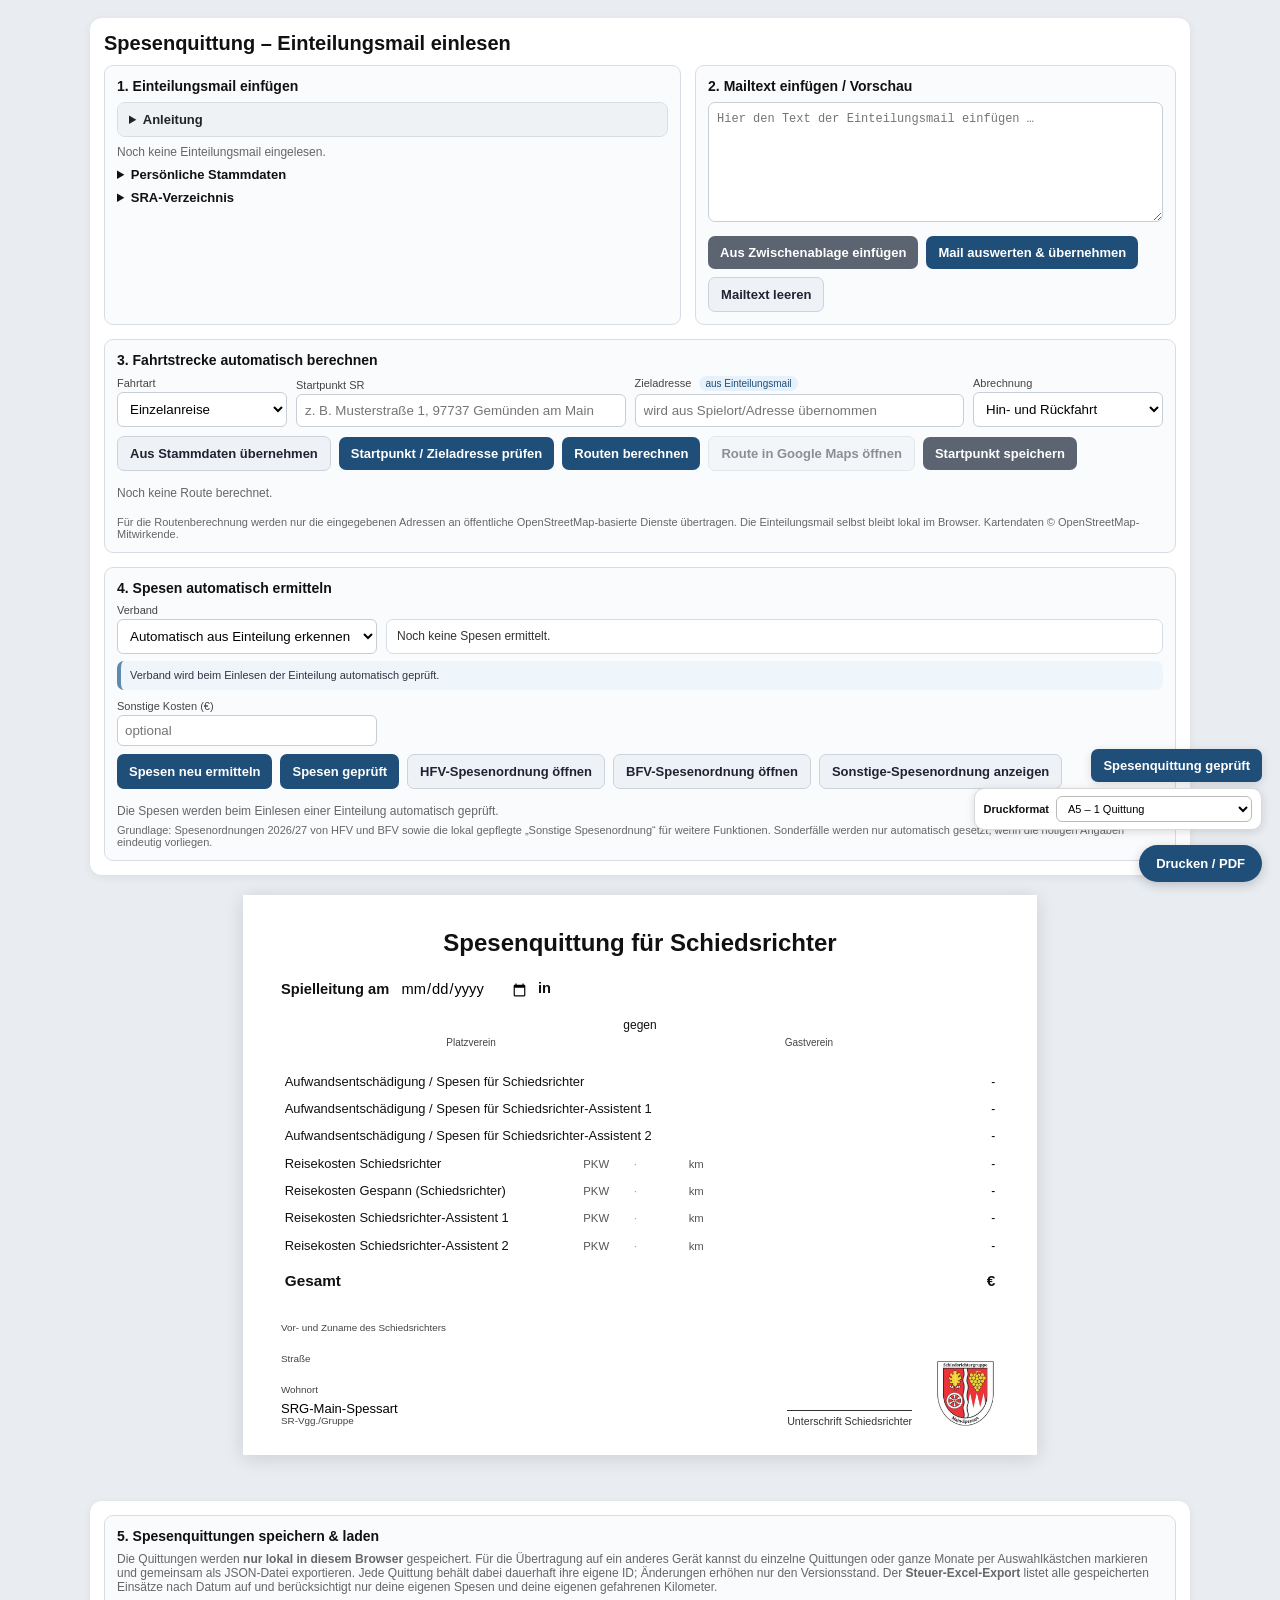
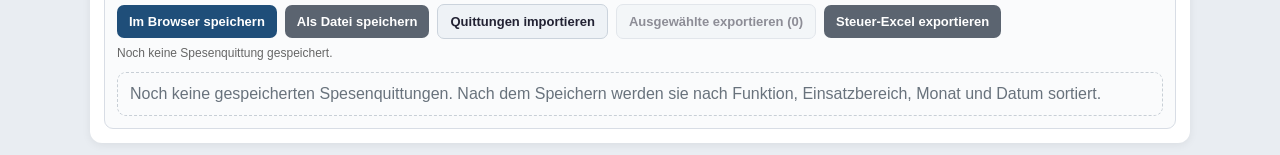
==== index.html @ 0d0b2fd8 "v83: Manuelle Kilometer als Routenauswahl ergänzen" ====
<!doctype html>
<html lang="de">
<head>
<meta charset="utf-8">
<meta name="viewport" content="width=device-width,initial-scale=1,viewport-fit=cover">
<meta name="theme-color" content="#1f4e79">
<meta name="mobile-web-app-capable" content="yes">
<meta name="apple-mobile-web-app-capable" content="yes">
<meta name="apple-mobile-web-app-status-bar-style" content="default">
<meta name="apple-mobile-web-app-title" content="Spesenabrechnung SRG MSP">
<link rel="manifest" href="./manifest.webmanifest?v=83">
<link rel="icon" href="./logo-spesen.png?v=83" type="image/png">
<link rel="apple-touch-icon" href="./logo-spesen.png?v=83">
<title>Spesenabrechnung SRG MSP</title>
<style>
  :root{--ink:#111;--muted:#666;--line:#222;--soft:#f3f4f6;--accent:#1f4e79;--ok:#176b3a;--warn:#9a6700}
  *{box-sizing:border-box}
  body{margin:0;background:#e9edf2;font-family:Arial,Helvetica,sans-serif;color:var(--ink)}
  .toolbar{max-width:1100px;margin:18px auto 12px;padding:14px;background:#fff;border-radius:12px;box-shadow:0 2px 10px #0001}
  .toolbar h1{font-size:20px;margin:0 0 10px}
  .toolbar-grid{display:grid;grid-template-columns:1.2fr 1fr;gap:14px}
  .panel{border:1px solid #d8dde5;border-radius:9px;padding:12px;background:#fafbfc}
  .panel h2{font-size:14px;margin:0 0 8px}
  .actions{display:flex;gap:8px;flex-wrap:wrap;margin-top:8px}
  button,.filelabel{border:0;border-radius:7px;padding:9px 12px;font-weight:700;cursor:pointer;background:var(--accent);color:#fff;font-size:13px}
  button.secondary,.filelabel.secondary{background:#5b6470}
  button.light{background:#eef2f6;color:#223;border:1px solid #cbd3dc}
  button:disabled{opacity:.5;cursor:not-allowed}
  button.next-action{
    background:#2f9e44!important;
    color:#fff!important;
    border-color:#2f9e44!important;
    box-shadow:0 0 0 3px rgba(47,158,68,.16),0 2px 7px rgba(0,0,0,.12);
  }
  button.next-action:hover{background:#27863a!important}
  select.next-action{
    border:2px solid #2f9e44!important;
    background:#e8f6ec!important;
    color:#176b2c!important;
    font-weight:700;
  }
  input[type=file]{display:none}
  textarea{width:100%;min-height:120px;resize:vertical;border:1px solid #c8ced6;border-radius:7px;padding:8px;font:12px/1.35 Consolas,monospace}
  .hint,.status{font-size:12px;color:var(--muted);margin-top:7px}
  .status.ok{color:var(--ok);font-weight:700}.status.warn{color:var(--warn);font-weight:700}
  details{margin-top:8px} summary{cursor:pointer;font-size:13px;font-weight:700}
  .defaults{display:grid;grid-template-columns:1fr 1fr;gap:7px;margin-top:9px}
  .defaults label{font-size:11px;color:#444}.defaults input{width:100%;margin-top:3px;padding:7px;border:1px solid #c8ced6;border-radius:6px}
  .route-panel{grid-column:1/-1}
  .route-grid{display:grid;grid-template-columns:1fr 1fr 190px;gap:9px;align-items:end}
  .route-grid label{font-size:11px;color:#444}
  .route-grid input,.route-grid select{width:100%;margin-top:3px;padding:8px;border:1px solid #c8ced6;border-radius:6px;background:#fff}
  .route-actions{display:flex;gap:8px;flex-wrap:wrap;margin-top:9px;align-items:center}
  .route-results{display:grid;grid-template-columns:repeat(3,minmax(0,1fr));gap:8px;margin-top:10px}
  .route-card{border:1px solid #cfd6df;border-radius:8px;background:#fff;padding:9px;min-height:92px}
  .route-card.selected{border:2px solid var(--accent);padding:8px;background:#f6faff}
  .route-head{display:flex;justify-content:space-between;gap:6px;align-items:flex-start;margin-bottom:5px}
  .route-name{font-weight:800;font-size:13px}
  .badge{display:inline-block;background:#e7f1fb;color:#1f4e79;border-radius:10px;padding:2px 6px;font-size:10px;font-weight:700;margin-left:4px}
  .route-data{font-size:12px;line-height:1.45;color:#333}
  .route-card button{margin-top:7px;width:100%;padding:7px 8px}
  .manual-route-input{
    width:100%;margin-top:6px;padding:8px;border:1px solid #c8ced6;
    border-radius:6px;background:#fff;font-size:16px
  }
  .manual-route-note{font-size:10.5px;color:#666;line-height:1.35;margin-top:5px}
  .route-resolved{font-size:11px;color:#555;margin-top:7px;line-height:1.35}
  .privacy-note{font-size:11px;color:#666;margin-top:6px}
  .route-grid-main{grid-template-columns:170px 1fr 1fr 190px}
  .team-route-area{margin-top:10px;padding:10px;border:1px solid #d5dce5;border-radius:8px;background:#f8fafc}
  .team-route-grid{display:grid;grid-template-columns:1fr 1fr;gap:9px;margin-top:8px;align-items:end}
  .team-route-grid label{font-size:11px;color:#444}
  .team-route-grid input,.team-route-grid select{width:100%;margin-top:3px;padding:8px;border:1px solid #c8ced6;border-radius:6px;background:#fff}
  .team-route-grid .checklabel{display:flex;gap:7px;align-items:center;min-height:34px;padding-top:15px}
  .team-route-grid .checklabel input{width:auto;margin:0}
  .meeting-shortcuts{display:flex;gap:12px;flex-wrap:wrap;margin-top:5px;padding:5px 7px;border:1px solid #dde3ea;border-radius:6px;background:#fff}
  .meeting-shortcuts label{display:flex;align-items:center;gap:5px;font-size:10.5px;color:#444;cursor:pointer}
  .meeting-shortcuts input[type=checkbox]{width:auto;margin:0}
  .meeting-shortcuts label.disabled{opacity:.5;cursor:not-allowed}
  .team-note{font-size:12px;line-height:1.45;color:#333}
  .team-route-results{display:grid;grid-template-columns:repeat(3,minmax(0,1fr));gap:10px;width:100%}
  .team-route-group{border:1px solid #d8dde5;border-radius:8px;padding:8px;background:#f8fafc;min-width:0}
  .team-route-group h3{font-size:12px;margin:0 0 6px}
  .team-route-group .route-card{margin-top:6px;min-height:0}
  .team-travel-summary{margin-top:10px;padding:9px 10px;border:1px solid #b9cde2;border-radius:8px;background:#f3f8fd;font-size:12px;line-height:1.5}
  .km-limit-hint{margin-top:10px;padding:9px 10px;border:1px solid #b9cde2;border-radius:8px;background:#f3f8fd;font-size:12px;line-height:1.5;color:#233}
  .km-limit-hint.warn{border-color:#e2bd62;background:#fff8df;color:#694f00}
  .km-limit-hint strong{color:#173f67}
  .receipt-km-limit-row td{padding:.8mm 1mm 1mm;border-bottom:0!important}
  .receipt-km-limit-hint{font-size:7.2pt;line-height:1.25;color:#5f4b00;background:#fff8df;border-left:2.5px solid #d6a300;padding:1.1mm 1.5mm;border-radius:1.2mm}
  .receipt-km-limit-hint strong{color:#5a4300}
  .receipt-km-limit-row.warn .receipt-km-limit-hint{background:#fff1cf;border-left-color:#c57d00}
  .receipt-km-limit-row.warn .receipt-km-limit-hint{font-size:7.4pt;line-height:1.32}
  #teamTravelRow[hidden],#teamTravelRow2[hidden],#sra1FeeRow[hidden],#sra2FeeRow[hidden],#sra1TravelRow[hidden],#sra2TravelRow[hidden]{display:none!important}
  .fee-panel{grid-column:1/-1}
  .fee-grid{display:grid;grid-template-columns:260px 1fr;gap:9px;align-items:end}
  .fee-grid label{font-size:11px;color:#444}
  .fee-grid select{width:100%;margin-top:3px;padding:8px;border:1px solid #c8ced6;border-radius:6px;background:#fff}
  .fee-summary{font-size:12px;line-height:1.45;color:#333;padding:8px 10px;border:1px solid #d8dde5;border-radius:7px;background:#fff;min-height:35px}
  .association-auto-info{margin-top:7px;padding:7px 9px;border-radius:7px;background:#eef5fb;border-left:4px solid #5f89ad;font-size:11px;line-height:1.4;color:#334}
  .association-auto-info.ok{background:#edf8ef;border-left-color:#4a9a59;color:#245b2d}
  .association-auto-info.warn{background:#fff5d9;border-left-color:#c58a00;color:#6c5200}
  .other-fees-box{margin-top:9px;padding:9px;border:1px solid #d7dde3;border-radius:8px;background:#f8fafb}
  .other-fees-grid{display:grid;grid-template-columns:minmax(220px,300px) 1fr;gap:8px;align-items:end}
  .other-fees-actions{display:flex;flex-wrap:wrap;gap:7px;margin-top:8px;align-items:center}
  .other-fees-status{margin-top:7px;font-size:11px;line-height:1.35;color:#475569}
  .special-fee-question{margin-top:9px;padding:10px;border:2px solid #d6a300;border-radius:8px;background:#fff8d8}
  .special-fee-question[hidden]{display:none}
  .special-fee-question strong{font-size:12px}
  .special-fee-question .question-grid{display:grid;grid-template-columns:1fr 320px;gap:10px;align-items:end;margin-top:7px}
  .special-fee-question label{font-size:11px;color:#444}
  .special-fee-question select{width:100%;margin-top:3px;padding:8px;border:1px solid #c8ced6;border-radius:6px;background:#fff}
  .special-fee-question .special-note{font-size:11px;color:#6f5500;line-height:1.4}


  .sra-directory-details{margin-top:8px}
  .sra-directory-details[open]{padding-bottom:2px}
  .sra-dir-toolbar{display:flex;gap:10px;align-items:end;justify-content:space-between;flex-wrap:wrap;margin-top:8px}
  .sra-dir-toolbar label{font-size:11px;color:#444;min-width:260px;flex:1}
  .sra-dir-toolbar input{width:100%;margin-top:3px;padding:8px;border:1px solid #c8ced6;border-radius:6px;background:#fff}
  .sra-dir-add{display:grid;grid-template-columns:minmax(240px,1.9fr) minmax(240px,1.6fr) minmax(145px,.9fr) minmax(210px,1.25fr) auto;gap:7px;align-items:end;margin-top:10px;padding:9px;border:1px solid #d8dde5;border-radius:8px;background:#fff}
  .sra-dir-add label{font-size:10.5px;color:#444}
  .sra-dir-add input{width:100%;margin-top:3px;padding:7px;border:1px solid #c8ced6;border-radius:6px}
  .sra-directory-list{display:grid;gap:8px;margin-top:10px}
  .sra-dir-empty{padding:12px;border:1px dashed #c6ced8;border-radius:8px;color:#666;background:#fff;font-size:12px}
  .sra-dir-card{display:grid;grid-template-columns:minmax(240px,1.9fr) minmax(240px,1.6fr) minmax(145px,.9fr) minmax(210px,1.25fr) auto;gap:7px;align-items:end;padding:9px;border:1px solid #d8dde5;border-radius:8px;background:#fff}
  .sra-dir-card label{font-size:10.5px;color:#444}
  .sra-dir-card input{width:100%;margin-top:3px;padding:7px;border:1px solid #c8ced6;border-radius:6px;background:#fff}
  .sra-dir-actions{display:flex;gap:5px;flex-wrap:wrap;align-items:center}
  .sra-dir-actions button{padding:7px 9px;font-size:11px}
  .sra-dir-meta{font-size:10px;color:#777;margin-top:4px}
  .guide-details{
    margin-bottom:8px;
    border:1px solid #d6dde5;
    border-radius:8px;
    background:#f8fafb;
    overflow:hidden
  }
  .guide-details>summary{
    cursor:pointer;
    padding:9px 11px;
    font-weight:800;
    color:#222;
    background:#eef2f5;
    user-select:none
  }
  .guide-details[open]>summary{
    border-bottom:1px solid #d6dde5
  }
  .guide-details .guide-box{
    margin:0;
    border:0;
    border-radius:0;
    background:#fff;
    padding:8px 9px
  }
  .guide-box{line-height:1.25}
  .guide-title{display:block;margin-bottom:5px}
  .guide-step{
    display:block;
    font-weight:700;
    padding:3px 6px;
    margin:1px 0;
    border-radius:6px;
    color:#222;
    transition:background .15s ease,color .15s ease,font-weight .15s ease
  }
  .guide-step.done{
    font-weight:400;
    color:#666
  }
  .guide-step.next{
    font-weight:700;
    color:#176b2c;
    background:#e8f6ec;
    box-shadow:inset 3px 0 0 #2f9e44
  }

  .sheet-wrap{display:flex;justify-content:center;padding:8px 12px 28px}
  .sheet-stage{width:210mm;height:148mm;flex:0 0 auto;position:relative}
  .sheet{position:relative;display:flex;flex-direction:column;width:210mm;height:148mm;background:#fff;padding:9mm 10mm 8mm;box-shadow:0 3px 18px #0002;overflow:hidden;box-sizing:border-box;transform-origin:top left}
  .title{font-size:18pt;font-weight:800;text-align:center;margin-bottom:6mm;flex-shrink:0}
  .topgrid,.teams,table[aria-label="Spesen"]{flex-shrink:0}
  .topgrid{display:grid;grid-template-columns:64mm minmax(0,1fr);gap:4mm;margin-bottom:4mm}
  .linefield{display:flex;align-items:baseline;gap:2mm;min-width:0}
  .linefield label{font-size:9.5pt;white-space:nowrap}
  .linefield input{flex:1;min-width:0;border:0;padding:0 1mm;background:transparent;font-size:10pt;line-height:1.15;vertical-align:baseline;outline:none}
  #date{flex:0 0 36mm;max-width:36mm;font-family:Arial,Helvetica,sans-serif;font-size:10pt}
  #date::-webkit-datetime-edit,
  #date::-webkit-datetime-edit-fields-wrapper,
  #date::-webkit-datetime-edit-text,
  #date::-webkit-datetime-edit-day-field,
  #date::-webkit-datetime-edit-month-field,
  #date::-webkit-datetime-edit-year-field{font-family:Arial,Helvetica,sans-serif;font-size:10pt}
  .teams{display:grid;grid-template-columns:1fr auto 1fr;gap:4mm;align-items:baseline;margin-bottom:4.5mm}
  .assigned-referee-row{
    display:flex;align-items:baseline;gap:2mm;
    margin:-1.5mm 0 2.5mm;font-size:8.5pt;line-height:1.15
  }
  .assigned-referee-row[hidden]{display:none!important}
  .assigned-referee-row span{color:#444;white-space:nowrap}
  .assigned-referee-row strong{font-size:9.2pt;font-weight:700}
  .teamwrap label{display:block;font-size:7.5pt;color:#444;margin-top:1mm}
  .teamwrap input{width:100%;border:0;padding:0 1mm;font-size:10pt;line-height:1.15;vertical-align:baseline;outline:none}
  .gegen{font-size:9pt;padding-bottom:1mm}
  table{width:100%;border-collapse:collapse;font-size:9pt;margin-top:1mm}
  td{padding:1.8mm 1mm;vertical-align:baseline;line-height:1.2}
  tr.amount-row td{border-bottom:0}
  td.label{width:58%;padding-right:3mm}
  td.km{width:27%;white-space:nowrap;text-align:right;padding-right:5mm}
  td.money{width:15%;white-space:nowrap;text-align:right}
  .moneyinput,.smallinput{border:0;background:transparent;text-align:right;font-family:inherit;font-size:9pt;line-height:1.15;vertical-align:baseline;padding:0;margin:0;outline:none}
  .moneyinput{width:20mm}.smallinput{width:11mm}
  .sumrow .moneyinput{font-size:11.5pt;font-weight:800}
  .calcbox{display:inline-flex;align-items:baseline;justify-content:flex-end;gap:1.2mm;white-space:nowrap}
  .calcbox .smallinput{width:10.5mm}
  .amountbox{display:inline-flex;align-items:baseline;justify-content:flex-end;gap:1.2mm;white-space:nowrap}
  .amountbox .moneyinput{width:19mm}
  .unit{font-size:8.6pt;white-space:nowrap}
  .sumrow .amountbox{font-size:11.5pt;font-weight:800}
  .sumrow .amountbox .moneyinput{font-size:11.5pt;font-weight:800}

  .sumrow td{font-weight:800;font-size:11.5pt;border-top:0;padding-top:3mm;padding-bottom:2mm}
  .bottom-area{position:static;display:grid;grid-template-columns:96mm 1fr;gap:12mm;align-items:end;width:100%;margin-top:auto;padding-top:3mm;flex-shrink:0}
  .identity{display:flex;flex-direction:column;gap:1.2mm;min-width:0}
  .identity .linefield{display:flex;flex-direction:column-reverse;align-items:flex-start;gap:.15mm;min-width:0}
  .identity .linefield label{font-size:7.4pt;color:#444;line-height:1.1}
  .identity .linefield input{width:100%;flex:none;padding:0;background:transparent;font-size:9.8pt;line-height:1.15;text-align:left}
  .right-footer{display:flex;flex-direction:row;justify-content:flex-end;align-items:flex-end;gap:5mm;min-width:0}
  .signature{display:flex;flex-direction:column;justify-content:flex-end;align-items:center;min-width:0}
  .sigblock{display:inline-grid;grid-template-columns:auto;justify-items:stretch}
  .sigline{border-bottom:0.35mm solid #333;height:7mm}
  .siglabel{font-size:8pt;margin-top:1mm;color:#333;text-align:center;white-space:nowrap}
  .group-logo{width:auto;max-width:20mm;max-height:18mm;object-fit:contain}
  .meta{display:none!important}
  .printbtn{position:fixed;right:18px;bottom:18px;border-radius:50px;padding:11px 17px;box-shadow:0 3px 12px #0003}
  .receipt-check-control{
    position:fixed;
    right:18px;
    bottom:118px;
    z-index:20;
  }
  .receipt-check-control button{
    box-shadow:0 2px 10px #0002;
  }
  .printformat{
    position:fixed;
    right:18px;
    bottom:70px;
    z-index:20;
    background:#fff;
    border:1px solid #d8d8d8;
    border-radius:10px;
    padding:7px 9px;
    box-shadow:0 2px 10px #0002;
    font-size:11px
  }
  .printformat label{display:flex;align-items:center;gap:7px;font-weight:600}
  .printformat select{font-size:11px;padding:5px 7px;border:1px solid #bbb;border-radius:6px;background:#fff}
  #a4PrintContainer{display:none}

  .parsedtag{display:inline-block;padding:2px 6px;border-radius:10px;background:#e7f1fb;color:#1f4e79;font-size:10px;margin-left:5px}
  input.autofilled{background:#fff7c7}



  /* v38: obere Zeilen und Reisekosten kompakter */
  .topgrid .linefield label{font-size:11pt;font-weight:600}
  .topgrid .linefield input{font-size:11pt;line-height:1.2}
  .topgrid #date{font-size:11pt}
  .topgrid #date::-webkit-datetime-edit,
  .topgrid #date::-webkit-datetime-edit-fields-wrapper,
  .topgrid #date::-webkit-datetime-edit-text,
  .topgrid #date::-webkit-datetime-edit-day-field,
  .topgrid #date::-webkit-datetime-edit-month-field,
  .topgrid #date::-webkit-datetime-edit-year-field{font-size:11pt}

  .teams{padding-left:16mm;padding-right:16mm}
  .teamwrap{text-align:center}
  .teamwrap input{text-align:center;font-size:10.5pt}
  .teamwrap label{text-align:center}
  .gegen{text-align:center;padding-left:2mm;padding-right:2mm}

  .expense-rowline{
    display:grid;
    grid-template-columns:76mm 1fr;
    align-items:baseline;
    column-gap:3mm;
    white-space:nowrap
  }
  .expense-rowline .expense-main{
    min-width:0;
    white-space:nowrap
  }
  .expense-rowline .expense-sub{
    display:grid;
    grid-template-columns:11mm 4mm 10.5mm 8mm 4mm 10.5mm 13mm;
    align-items:baseline;
    column-gap:.8mm;
    margin:0;
    font-size:8.5pt;
    color:#555;
    line-height:1.1;
    justify-content:start
  }
  .expense-rowline .expense-sub .smallinput{
    width:10.5mm;
    font-size:8.5pt;
    text-align:right
  }
  .expense-rowline .expense-sub .sep{text-align:center}
  .rate-part{display:contents}
  .rate-part[hidden]{display:none!important}


  /* v37: ruhiger Spesenblock */
  table[aria-label="Spesen"]{table-layout:fixed}
  table[aria-label="Spesen"] td{padding-top:1.65mm;padding-bottom:1.65mm}
  table[aria-label="Spesen"] td.label{width:auto;padding-right:5mm}
  table[aria-label="Spesen"] td.money{width:31mm;text-align:right;vertical-align:top}
  .expense-main{font-size:9.7pt;line-height:1.15}
  .expense-sub{display:flex;align-items:baseline;gap:1.4mm;margin-top:.8mm;font-size:8.1pt;color:#555;line-height:1.1}
  .expense-sub .smallinput{width:10.5mm;text-align:left;font-size:8.1pt;color:#555}
  .expense-sub .rateinput{width:10.5mm;text-align:left}
  .expense-sub .sep{color:#999}
  .expense-amount{display:inline-flex;align-items:baseline;justify-content:flex-end;gap:1.2mm;white-space:nowrap}
  .expense-amount .moneyinput{width:20mm;text-align:right}
  .expense-amount .moneyinput::placeholder{color:#000;opacity:1;font-weight:400}
  .expense-amount .moneyinput:placeholder-shown + span{display:none}
  .sumrow td{padding-top:3.2mm!important}
  .sumrow .expense-main{font-size:11.5pt;font-weight:800}
  .sumrow .expense-amount,.sumrow .expense-amount .moneyinput{font-size:11.5pt;font-weight:800}

  @page{size:A5 landscape;margin:0}
  @media print{
    .print-hide-empty{display:none!important}
    body{background:#fff}
    .toolbar,.printbtn,.printformat,.receipt-check-control,.screen-only,.meta{display:none!important}
    .sheet-wrap{padding:0}
    .sheet-stage{width:210mm!important;height:148mm!important;margin:0!important}
    .sheet{width:210mm;height:148mm;box-shadow:none;margin:0;padding:9mm 10mm 8mm;box-sizing:border-box;transform:none!important}
    input{color:#000!important}
    input.autofilled{background:transparent!important}

    body.print-a5 .sheet-wrap{display:flex!important}
    body.print-a5 #a4PrintContainer{display:none!important}

    body.print-a4 .sheet-wrap{display:none!important}
    body.print-a4 #a4PrintContainer{
      display:block!important;
      width:210mm;
      height:297mm;
      margin:0;
      padding:0;
      overflow:hidden
    }
    body.print-a4 #a4PrintContainer .sheet{
      display:flex!important;
      flex-direction:column!important;
      position:relative!important;
      width:210mm!important;
      height:148mm!important;
      margin:0!important;
      padding:9mm 10mm 8mm!important;
      box-shadow:none!important;
      overflow:hidden!important;
      box-sizing:border-box!important;
      break-inside:avoid;
      page-break-inside:avoid
    }
    body.print-a4 #a4PrintContainer .sheet:first-child{margin-bottom:1mm!important}
  }

  /* v68: Lokales Spesenquittungs-Archiv */
  .archive-panel .archive-actions{
    display:flex;flex-wrap:wrap;gap:8px;align-items:center;margin-top:10px
  }
  .archive-panel .archive-actions button{flex:0 1 auto}
  .archive-panel .archive-note{margin-top:8px}
  .receipt-archive{display:grid;gap:10px;margin-top:12px}
  .archive-role{
    border:1px solid #cbd5df;border-radius:11px;background:#fff;overflow:hidden
  }
  .archive-role>summary{
    cursor:pointer;padding:11px 12px;font-weight:800;background:#e6edf4;
    display:flex;justify-content:space-between;gap:12px;align-items:center
  }
  .archive-role-body{display:grid;gap:8px;padding:8px}
  .archive-month{
    border:1px solid #d7dde3;border-radius:10px;background:#f8fafb;overflow:hidden
  }
  .archive-month>summary{
    cursor:pointer;padding:10px 12px;font-weight:800;background:#eef2f5;
    display:flex;justify-content:space-between;gap:12px;align-items:center
  }
  .archive-month-list{display:grid;gap:8px;padding:9px}
  .archive-card{
    background:#fff;border:1px solid #d9dee3;border-radius:9px;padding:9px 10px;
    display:grid;grid-template-columns:auto minmax(0,1fr) auto;gap:8px 12px;align-items:center
  }
  .archive-card-select{display:flex;align-items:center;justify-content:center}
  .archive-card-select input,.archive-month-select input{width:18px;height:18px;cursor:pointer}
  .archive-month-select{display:inline-flex;align-items:center;gap:7px;min-width:0}
  .archive-month-select span{overflow-wrap:anywhere}
  .archive-card-title{font-weight:800;font-size:13px;overflow-wrap:anywhere}
  .archive-card-meta{font-size:11px;color:#5f6872;margin-top:3px;line-height:1.35}
  .archive-card-total{font-weight:800;white-space:nowrap}
  .archive-card-actions{
    grid-column:1/-1;display:flex;flex-wrap:wrap;gap:6px
  }
  .archive-card-actions button{padding:7px 9px;font-size:11px}
  .archive-empty{
    padding:12px;border:1px dashed #c8cfd6;border-radius:9px;color:#68727c;background:#fafbfc
  }
  .archive-active{border-color:#17803d;box-shadow:0 0 0 2px #17803d20}
  .archive-file-input{display:none!important}


  @media (min-width:801px) and (max-width:1180px){
    .sra-dir-add,.sra-dir-card{
      grid-template-columns:minmax(260px,1.5fr) minmax(260px,1.5fr);
      align-items:end;
    }
    .sra-dir-actions{grid-column:1/-1}
  }

  @media(max-width:800px){
    body{overflow-x:hidden}
    .toolbar{margin:6px;padding:9px;border-radius:9px}
    .toolbar h1{font-size:17px;line-height:1.2}
    .toolbar-grid{grid-template-columns:1fr;gap:9px}
    .panel{padding:10px}
    .panel h2{font-size:14px}
    textarea{min-height:180px}
    .toolbar input:not([type="checkbox"]):not([type="radio"]),
    .toolbar textarea,
    .toolbar select{
      font-size:16px!important;
      pointer-events:auto!important;
      touch-action:auto!important;
      -webkit-user-select:auto!important;
      user-select:auto!important;
      -webkit-touch-callout:auto!important;
      position:relative;
      z-index:2;
    }
    .toolbar textarea{
      min-height:210px;
      line-height:1.4;
      caret-color:#111;
      -webkit-user-select:auto!important;
      user-select:auto!important;
      -webkit-touch-callout:auto!important;
    }
    .defaults,.route-grid,.fee-grid,.route-grid-main,.team-route-grid,.team-route-results,
    .special-fee-question .question-grid,.sra-dir-add,.sra-dir-card{grid-template-columns:1fr}
    .route-results{grid-template-columns:1fr}
    .actions,.route-actions{display:grid;grid-template-columns:1fr;gap:7px}
    .actions button,.route-actions button{width:100%}
    .meeting-shortcuts{display:grid;grid-template-columns:1fr;gap:7px}
    .sra-dir-toolbar{display:block}
    .sra-dir-toolbar label{min-width:0}
    .sra-dir-actions{margin-top:7px}
    .guide-step{padding:5px 7px;font-size:12px}
    .archive-panel .archive-actions{display:grid;grid-template-columns:1fr}
    .other-fees-grid{grid-template-columns:1fr}
    .archive-panel .archive-actions button{width:100%}
    .archive-card{grid-template-columns:auto minmax(0,1fr)}
    .archive-card-total{grid-column:2}
    .archive-card-actions{display:grid;grid-template-columns:1fr}
    .archive-card-actions button{width:100%}
    .sheet-wrap{
      width:100%;
      overflow:hidden;
      justify-content:center;
      padding:8px 6px 12px
    }
    .sheet-stage{
      margin:0 auto;
      overflow:visible
    }
    .receipt-check-control,.printformat,.printbtn{
      position:static!important;
      right:auto!important;
      bottom:auto!important;
      width:calc(100% - 12px);
      margin:7px 6px;
      box-shadow:none
    }
    .receipt-check-control button,.printbtn{width:100%;border-radius:8px}
    .printformat{padding:9px}
    .printformat label{display:grid;grid-template-columns:1fr;gap:5px}
    .printformat select{width:100%;font-size:13px;padding:9px}
  }

  /* v60: CSS-Fallback für iPhone/Handy-Vorschau.
     Funktioniert auch dann, wenn die lokale Dateivorschau JavaScript nicht ausführt. */
  @media (max-width:350px){
    .sheet-stage{width:318px!important;height:224px!important}
    .sheet{transform:scale(.40)!important;transform-origin:top left!important}
  }
  @media (min-width:351px) and (max-width:380px){
    .sheet-stage{width:341px!important;height:240px!important}
    .sheet{transform:scale(.43)!important;transform-origin:top left!important}
  }
  @media (min-width:381px) and (max-width:410px){
    .sheet-stage{width:365px!important;height:257px!important}
    .sheet{transform:scale(.46)!important;transform-origin:top left!important}
  }
  @media (min-width:411px) and (max-width:440px){
    .sheet-stage{width:397px!important;height:280px!important}
    .sheet{transform:scale(.50)!important;transform-origin:top left!important}
  }
  @media (min-width:441px) and (max-width:480px){
    .sheet-stage{width:429px!important;height:302px!important}
    .sheet{transform:scale(.54)!important;transform-origin:top left!important}
  }
  @media (min-width:481px) and (max-width:540px){
    .sheet-stage{width:476px!important;height:336px!important}
    .sheet{transform:scale(.60)!important;transform-origin:top left!important}
  }
  @media (min-width:541px) and (max-width:600px){
    .sheet-stage{width:540px!important;height:380px!important}
    .sheet{transform:scale(.68)!important;transform-origin:top left!important}
  }
  @media (min-width:601px) and (max-width:700px){
    .sheet-stage{width:587px!important;height:414px!important}
    .sheet{transform:scale(.74)!important;transform-origin:top left!important}
  }
  @media (min-width:701px) and (max-width:800px){
    .sheet-stage{width:683px!important;height:481px!important}
    .sheet{transform:scale(.86)!important;transform-origin:top left!important}
  }

  @media (max-width:800px){
    .sheet-wrap{display:flex!important;justify-content:center!important;align-items:flex-start!important}
    .sheet-stage{margin-left:auto!important;margin-right:auto!important;overflow:hidden!important}
  }

  /* Im Druck niemals skalieren. */
  @media print{
    .sheet-stage{width:210mm!important;height:148mm!important}
    .sheet{transform:none!important}
  }

</style>
<script src="https://cdn.sheetjs.com/xlsx-0.20.3/package/dist/xlsx.full.min.js"></script>
</head>
<body>
<section class="toolbar">
  <h1>Spesenquittung – Einteilungsmail einlesen</h1>
  <div class="toolbar-grid">
    <div class="panel">
      <h2>1. Einteilungsmail einfügen</h2>
      <details class="guide-details">
        <summary>Anleitung</summary>
        <div class="hint guide-box" id="guideBox">
          <span id="guideStep1" class="guide-step">1. Einteilungsmail öffnen</span>
          <span id="guideStep2" class="guide-step">2. Kompletten Mailtext kopieren</span>
          <span id="guideStep3" class="guide-step">3. Mailtext rechts einfügen</span>
          <span id="guideStep4" class="guide-step">4. „Mail auswerten &amp; übernehmen“ klicken</span>
          <span id="guideStep5" class="guide-step">5. Startpunkt und Zieladresse prüfen</span>
          <span id="guideStep6" class="guide-step">6. „Route berechnen“ klicken</span>
          <span id="guideStep7" class="guide-step">7. Angaben prüfen und Route auswählen</span>
          <span id="guideStep8" class="guide-step">8. Bei Bedarf Route in Google Maps öffnen und kontrollieren</span>
          <span id="guideStep9" class="guide-step">9. Spesen kontrollieren</span>
          <span id="guideStep10" class="guide-step">10. Spesenquittung kontrollieren</span>
          <span id="guideStep11" class="guide-step">11. A5 oder A4 auswählen</span>
          <span id="guideStep12" class="guide-step">12. „Drucken / PDF“ klicken</span>
        </div>
      </details>
      <div id="status" class="status">Noch keine Einteilungsmail eingelesen.</div>
      <details>
        <summary>Persönliche Stammdaten</summary>
        <div class="defaults">
          <label>Vor- und Zuname<input id="defName" type="text"></label>
          <label>SR-Vgg./Gruppe<input id="defGroup" type="text" value="SRG-Main-Spessart"></label>
          <label>Straße<input id="defStreet" type="text"></label>
          <label>Wohnort<input id="defTown" type="text"></label>
        </div>
        <div class="actions"><button id="saveDefaults" type="button" class="secondary">Stammdaten speichern</button></div>
      </details>
      <details id="sraDirectoryDetails" class="sra-directory-details">
        <summary>SRA-Verzeichnis</summary>
        <div class="hint"><strong>Automatisch:</strong> Erkannte SRA werden beim Einlesen einer Einteilung lokal in diesem Browser gespeichert. Sobald du die Heimatadresse eines SRA einträgst, wird sie ebenfalls gespeichert und bei der nächsten Einteilung automatisch übernommen. Treffpunkte werden bewusst nicht dauerhaft gespeichert.<br><strong>Excel:</strong> Das komplette SRA-Verzeichnis kann als Excel-Datei exportiert, in Excel bearbeitet und anschließend wieder importiert werden. Beim Import werden vorhandene SRA anhand des Namens aktualisiert und neue SRA ergänzt.</div>
        <div class="sra-dir-toolbar">
          <label>SRA suchen
            <input id="sraDirectorySearch" type="search" placeholder="Name, Ort, Telefon oder E-Mail">
          </label>
          <div class="actions">
            <span id="sraDirectoryCount" class="status">0 Einträge</span>
            <button id="exportSraExcelBtn" class="secondary" type="button">Excel exportieren</button>
            <button id="importSraExcelBtn" class="light" type="button">Excel importieren</button>
            <input id="sraExcelFileInput" type="file" accept=".xlsx,.xls,application/vnd.openxmlformats-officedocument.spreadsheetml.sheet,application/vnd.ms-excel" hidden>
            <button id="clearSraDirectoryBtn" class="light" type="button">Verzeichnis leeren</button>
          </div>
        </div>
        <div class="sra-dir-add">
          <label>Name<input id="sraAddName" type="text" placeholder="Vor- und Zuname"></label>
          <label>Heimatadresse<input id="sraAddAddress" type="text" placeholder="Straße, PLZ Ort"></label>
          <label>Telefon<input id="sraAddPhone" type="text"></label>
          <label>E-Mail<input id="sraAddEmail" type="email"></label>
          <button id="sraAddBtn" type="button">SRA speichern</button>
        </div>
        <div id="sraDirectoryList" class="sra-directory-list"></div>
        <div id="sraDirectoryStatus" class="status">Das Verzeichnis wird nur lokal in diesem Browser gespeichert.</div>
      </details>
    </div>
    <div class="panel">
      <h2>2. Mailtext einfügen / Vorschau</h2>
      <textarea id="mailText" placeholder="Hier den Text der Einteilungsmail einfügen …" autocomplete="off" autocapitalize="off" spellcheck="false"></textarea>
      <div class="actions" style="margin-top:10px">
        <button id="pasteMailBtn" class="secondary" type="button">Aus Zwischenablage einfügen</button>
        <button id="parseBtn">Mail auswerten &amp; übernehmen</button>
        <button class="light" id="clearMailBtn" type="button">Mailtext leeren</button>
      </div>
    </div>

    <div class="panel route-panel">
      <h2>3. Fahrtstrecke automatisch berechnen</h2>
      <div class="route-grid route-grid-main">
        <label>Fahrtart
          <select id="travelMode">
            <option value="single" selected>Einzelanreise</option>
            <option value="team">Gespann</option>
          </select>
        </label>
        <label>Startpunkt SR
          <input id="routeStart" type="text" placeholder="z. B. Musterstraße 1, 97737 Gemünden am Main">
        </label>
        <label>Zieladresse <span class="parsedtag">aus Einteilungsmail</span>
          <input id="routeDestination" type="text" placeholder="wird aus Spielort/Adresse übernommen">
        </label>
        <label>Abrechnung
          <select id="tripMode">
            <option value="2" selected>Hin- und Rückfahrt</option>
            <option value="1">Einfache Fahrt</option>
          </select>
        </label>
      </div>

      <div id="teamRouteArea" class="team-route-area" hidden>
        <div id="teamRuleNote" class="team-note"><strong>Gespann:</strong> Die Reisekostenregel wird nach dem erkannten Verband angewendet. <strong>Ist ein Treffpunkt identisch mit dem Spielort, fährt dieser SRA direkt zum Spiel und wird nicht in die SR-Abholroute aufgenommen.</strong></div>
        <div class="team-route-grid">
          <label>SRA 1 – Zuhause <span id="teamSra1Name" class="parsedtag"></span>
            <input id="teamSra1Home" type="text" placeholder="Adresse SRA 1">
          </label>
          <div>
            <label>Treffpunkt SRA 1
              <input id="teamSra1Meet" type="text" placeholder="Treffpunkt / Abholadresse SRA 1">
            </label>
            <div class="meeting-shortcuts">
              <label><input id="teamSra1MeetHome" type="checkbox"> zu Hause (Adresse des SRA)</label>
              <label><input id="teamSra1MeetGame" type="checkbox"> Spielort (Zieladresse)</label>
            </div>
          </div>
          <label>SRA 2 – Zuhause <span id="teamSra2Name" class="parsedtag"></span>
            <input id="teamSra2Home" type="text" placeholder="Adresse SRA 2">
          </label>
          <div>
            <label>Treffpunkt SRA 2
              <input id="teamSra2Meet" type="text" placeholder="Treffpunkt / Abholadresse SRA 2">
            </label>
            <div class="meeting-shortcuts">
              <label><input id="teamSra2MeetHome" type="checkbox"> zu Hause (Adresse des SRA)</label>
              <label><input id="teamSra2MeetGame" type="checkbox"> Spielort (Zieladresse)</label>
            </div>
          </div>
          <label>Abholreihenfolge
            <select id="pickupOrder">
              <option value="auto" selected>Automatisch – kürzere SR-Route</option>
              <option value="sra1">SRA 1 zuerst</option>
              <option value="sra2">SRA 2 zuerst</option>
            </select>
          </label>
          <label class="checklabel"><input id="sameMeetingPoint" type="checkbox"> SRA 1 und SRA 2 haben denselben Treffpunkt</label>
        </div>
      </div>

      <div id="kmLimitHint" class="km-limit-hint" hidden></div>

      <div class="route-actions">
        <button id="useDefaultsStartBtn" class="light" type="button">Aus Stammdaten übernehmen</button>
        <button id="checkRouteAddressesBtn" type="button">Startpunkt / Zieladresse prüfen</button>
        <button id="calcRoutesBtn" type="button">Routen berechnen</button>
        <button id="googleMapsBtn" class="light" type="button" disabled>Route in Google Maps öffnen</button>
        <button id="googleMapsSra1Btn" class="light team-only" type="button" disabled hidden>SRA 1 in Google Maps</button>
        <button id="googleMapsSra2Btn" class="light team-only" type="button" disabled hidden>SRA 2 in Google Maps</button>
        <button id="saveStartBtn" class="secondary" type="button">Startpunkt speichern</button>
        <span id="routeStatus" class="status">Noch keine Route berechnet.</span>
      </div>
      <div id="routeResolved" class="route-resolved"></div>
      <div id="routeResults" class="route-results"></div>
      <div id="teamTravelSummary" class="team-travel-summary" hidden></div>
      <div class="privacy-note">Für die Routenberechnung werden nur die eingegebenen Adressen an öffentliche OpenStreetMap-basierte Dienste übertragen. Die Einteilungsmail selbst bleibt lokal im Browser. Kartendaten © OpenStreetMap-Mitwirkende.</div>
    </div>

    <div class="panel fee-panel" id="feePanel">
      <h2>4. Spesen automatisch ermitteln</h2>
      <div class="fee-grid">
        <label>Verband
          <select id="associationSelect">
            <option value="auto" selected>Automatisch aus Einteilung erkennen</option>
            <option value="HFV">Hessischer Fußball-Verband (HFV)</option>
            <option value="BFV">Bayerischer Fußball-Verband (BFV)</option>
            <option value="SONSTIGE">Sonstige (4. Off., Pate, BEO …)</option>
          </select>
        </label>
        <div id="feeSummary" class="fee-summary">Noch keine Spesen ermittelt.</div>
      </div>
      <div id="associationAutoInfo" class="association-auto-info">Verband wird beim Einlesen der Einteilung automatisch geprüft.</div>
      <div id="otherFeesBox" class="other-fees-box" hidden>
        <div class="other-fees-grid">
          <label>Funktion / Rolle
            <select id="otherFunctionSelect">
              <option value="">Bitte auswählen …</option>
              <option value="4 offizieller">4. Offizieller</option>
              <option value="pate">Pate</option>
              <option value="beo">BEO</option>
            </select>
          </label>
          <label>Einsatzbereich
            <select id="otherScopeSelect">
              <option value="">Bitte auswählen …</option>
              <option value="GRUPPE">Gruppenintern</option>
              <option value="BEZIRK">Bezirk</option>
            </select>
          </label>
        </div>
        <div class="other-fees-status">
          <strong>Sonstige Spesenordnung – fest hinterlegt.</strong>
          Die Beträge können von normalen Nutzern nicht geändert werden. Wenn Funktion oder Einsatzbereich aus der Einteilung nicht eindeutig hervorgehen, bitte hier auswählen.
        </div>
        <div id="otherFeesStatus" class="other-fees-status"></div>
      </div>
      <div id="specialFeeQuestion" class="special-fee-question" hidden>
        <strong id="specialFeeTitle">Sonderfall erkannt</strong>
        <div class="question-grid">
          <div id="specialFeeNote" class="special-note">Bitte die Liga der höherklassigen Mannschaft angeben. Erst danach werden die Spesen automatisch gesetzt.</div>
          <label>Liga der höheren Mannschaft
            <select id="higherTeamLeague">
              <option value="">Bitte auswählen …</option>
            </select>
          </label>
        </div>
      </div>
      <div class="defaults" style="margin-top:10px;grid-template-columns:minmax(180px,260px) 1fr">
        <label>Sonstige Kosten (€)
          <input id="otherCostControl" type="text" inputmode="decimal" placeholder="optional">
        </label>
      </div>
      <div class="actions">
        <button id="recalcFeesBtn" type="button">Spesen neu ermitteln</button>
        <button id="feesCheckedBtn" type="button">Spesen geprüft</button>
        <button id="openHfvFeesBtn" class="light" type="button">HFV-Spesenordnung öffnen</button>
        <button id="openBfvFeesBtn" class="light" type="button">BFV-Spesenordnung öffnen</button>
        <button id="openOtherFeesBtn" class="light" type="button">Sonstige-Spesenordnung anzeigen</button>
        <span id="feeStatus" class="status">Die Spesen werden beim Einlesen einer Einteilung automatisch geprüft.</span>
      </div>
      <div class="privacy-note">Grundlage: Spesenordnungen 2026/27 von HFV und BFV sowie die lokal gepflegte „Sonstige Spesenordnung“ für weitere Funktionen. Sonderfälle werden nur automatisch gesetzt, wenn die nötigen Angaben eindeutig vorliegen.</div>
    </div>

    

  </div>
</section>

<div class="sheet-wrap" id="sheetWrap">
  <div class="sheet-stage" id="sheetStage">
  <main class="sheet" id="receipt">
    <div class="title" id="receiptTitle">Spesenquittung für Schiedsrichter</div>

    <div class="topgrid">
      <div class="linefield"><label>Spielleitung am</label><input id="date" type="date"></div>
      <div class="linefield"><label>in</label><input id="place" type="text"></div>
    </div>

    <div class="teams">
      <div class="teamwrap"><input id="home" type="text"><label>Platzverein</label></div>
      <div class="gegen">gegen</div>
      <div class="teamwrap"><input id="away" type="text"><label>Gastverein</label></div>
    </div>

    <div id="assignedRefereeRow" class="assigned-referee-row" hidden>
      <span>Schiedsrichter:</span>
      <strong id="assignedRefereeName"></strong>
    </div>

    <table aria-label="Spesen">
      <tr class="amount-row">
        <td class="label" colspan="2"><div class="expense-main" id="srExpenseLabel">Aufwandsentschädigung / Spesen für Schiedsrichter</div></td>
        <td class="money"><span class="expense-amount"><input id="srFee" class="moneyinput calc" type="text" inputmode="decimal" placeholder="-"><span>€</span></span></td>
      </tr>
      <tr id="sra1FeeRow" class="amount-row">
        <td class="label" colspan="2"><div class="expense-main">Aufwandsentschädigung / Spesen für Schiedsrichter-Assistent 1</div></td>
        <td class="money"><span class="expense-amount"><input id="sra1Fee" class="moneyinput calc" type="text" inputmode="decimal" placeholder="-"><span>€</span></span></td>
      </tr>
      <tr id="sra2FeeRow" class="amount-row">
        <td class="label" colspan="2"><div class="expense-main">Aufwandsentschädigung / Spesen für Schiedsrichter-Assistent 2</div></td>
        <td class="money"><span class="expense-amount"><input id="sra2Fee" class="moneyinput calc" type="text" inputmode="decimal" placeholder="-"><span>€</span></span></td>
      </tr>

      <tr id="srTravelRow" class="amount-row">
        <td class="label" colspan="2">
          <div class="expense-rowline">
            <div class="expense-main">Reisekosten Schiedsrichter</div>
            <div class="expense-sub">
              <span>PKW</span><span class="sep">·</span>
              <input id="srKm" class="smallinput travel" type="text" inputmode="decimal"><span>km</span>
              <span id="srRatePart" class="rate-part"><span class="sep">·</span>
              <input id="srRate" class="smallinput travel rateinput" type="text" inputmode="decimal"><span>€/km</span></span>
            </div>
          </div>
        </td>
        <td class="money"><span class="expense-amount"><input id="srTravel" class="moneyinput calc" type="text" inputmode="decimal" placeholder="-"><span>€</span></span></td>
      </tr>

      <tr id="teamTravelRow" class="amount-row">
        <td class="label" colspan="2">
          <div class="expense-rowline">
            <div id="teamTravelLabel" class="expense-main">Reisekosten Gespann (Schiedsrichter)</div>
            <div class="expense-sub">
              <span>PKW</span><span class="sep">·</span>
              <input id="teamKm" class="smallinput travel" type="text" inputmode="decimal"><span>km</span>
              <span id="teamRatePart" class="rate-part"><span class="sep">·</span>
              <input id="teamRate" class="smallinput travel rateinput" type="text" inputmode="decimal" value="0,35"><span>€/km</span></span>
            </div>
          </div>
        </td>
        <td class="money"><span class="expense-amount"><input id="teamTravel" class="moneyinput calc" type="text" inputmode="decimal" placeholder="-"><span>€</span></span></td>
      </tr>

      <tr id="teamTravelRow2" class="amount-row" hidden>
        <td class="label" colspan="2">
          <div class="expense-rowline">
            <div id="teamTravelLabel2" class="expense-main">Reisekosten Gespann (2 Mitfahrer)</div>
            <div class="expense-sub">
              <span>PKW</span><span class="sep">·</span>
              <input id="team2Km" class="smallinput travel" type="text" inputmode="decimal"><span>km</span>
              <span id="team2RatePart" class="rate-part"><span class="sep">·</span>
              <input id="team2Rate" class="smallinput travel rateinput" type="text" inputmode="decimal" value="0,34"><span>€/km</span></span>
            </div>
          </div>
        </td>
        <td class="money"><span class="expense-amount"><input id="team2Travel" class="moneyinput calc" type="text" inputmode="decimal" placeholder="-"><span>€</span></span></td>
      </tr>

      <tr id="sra1TravelRow" class="amount-row">
        <td class="label" colspan="2">
          <div class="expense-rowline">
            <div class="expense-main">Reisekosten Schiedsrichter-Assistent 1</div>
            <div class="expense-sub">
              <span>PKW</span><span class="sep">·</span>
              <input id="sra1Km" class="smallinput travel" type="text" inputmode="decimal"><span>km</span>
              <span id="sra1RatePart" class="rate-part"><span class="sep">·</span>
              <input id="sra1Rate" class="smallinput travel rateinput" type="text" inputmode="decimal"><span>€/km</span></span>
            </div>
          </div>
        </td>
        <td class="money"><span class="expense-amount"><input id="sra1Travel" class="moneyinput calc" type="text" inputmode="decimal" placeholder="-"><span>€</span></span></td>
      </tr>

      <tr id="sra2TravelRow" class="amount-row">
        <td class="label" colspan="2">
          <div class="expense-rowline">
            <div class="expense-main">Reisekosten Schiedsrichter-Assistent 2</div>
            <div class="expense-sub">
              <span>PKW</span><span class="sep">·</span>
              <input id="sra2Km" class="smallinput travel" type="text" inputmode="decimal"><span>km</span>
              <span id="sra2RatePart" class="rate-part"><span class="sep">·</span>
              <input id="sra2Rate" class="smallinput travel rateinput" type="text" inputmode="decimal"><span>€/km</span></span>
            </div>
          </div>
        </td>
        <td class="money"><span class="expense-amount"><input id="sra2Travel" class="moneyinput calc" type="text" inputmode="decimal" placeholder="-"><span>€</span></span></td>
      </tr>

      <tr id="receiptKmLimitRow" class="receipt-km-limit-row screen-only" hidden>
        <td colspan="3"><div id="receiptKmLimitHint" class="receipt-km-limit-hint"></div></td>
      </tr>

      <tr id="otherCostRow" class="amount-row">
        <td class="label" colspan="2"><div class="expense-main">Sonstige Kosten (sonstige Reisekosten, Porto etc.)</div></td>
        <td class="money"><span class="expense-amount"><input id="other" class="moneyinput calc" type="text" inputmode="decimal" placeholder="-"><span>€</span></span></td>
      </tr>

      <tr class="sumrow">
        <td class="label" colspan="2"><div class="expense-main">Gesamt</div></td>
        <td class="money"><span class="expense-amount"><input id="total" class="moneyinput" type="text" readonly><span>€</span></span></td>
      </tr>
    </table>

    <div class="bottom-area">
      <div class="identity">
        <div class="linefield"><label>Vor- und Zuname des Schiedsrichters</label><input id="name" type="text"></div>
        <div class="linefield"><label>Straße</label><input id="street" type="text"></div>
        <div class="linefield"><label>Wohnort</label><input id="town" type="text"></div>
        <div class="linefield"><label>SR-Vgg./Gruppe</label><input id="group" type="text"></div>
      </div>
      <div class="right-footer">
        <div class="signature">
          <div class="sigblock">
            <div class="sigline"></div>
            <div class="siglabel">Unterschrift Schiedsrichter</div>
          </div>
        </div>
        <img id="groupLogo" class="group-logo" src="[data-uri]" alt="Logo Schiedsrichtergruppe Main-Spessart">
      </div>
    </div>
    <div class="meta" id="mailMeta"></div>
  </main>
  </div>
</div>

<div id="a4PrintContainer" aria-hidden="true"></div>

<div class="receipt-check-control">
  <button id="receiptCheckedBtn" type="button">Spesenquittung geprüft</button>
</div>

<div class="printformat">
  <label>Druckformat
    <select id="printFormat">
      <option value="a5" selected>A5 – 1 Quittung</option>
      <option value="a4">A4 – 2 Quittungen untereinander</option>
    </select>
  </label>
</div>
<button id="printBtn" class="printbtn" type="button">Drucken / PDF</button>

<section class="toolbar archive-toolbar">
  <div class="toolbar-grid" style="grid-template-columns:1fr">
    <div class="panel archive-panel" id="archivePanel">
      <h2>5. Spesenquittungen speichern &amp; laden</h2>
      <div class="hint archive-note">
        Die Quittungen werden <strong>nur lokal in diesem Browser</strong> gespeichert.
        Für die Übertragung auf ein anderes Gerät kannst du einzelne Quittungen oder ganze Monate per Auswahlkästchen markieren und gemeinsam als JSON-Datei exportieren.
        Jede Quittung behält dabei dauerhaft ihre eigene ID; Änderungen erhöhen nur den Versionsstand.
        Der <strong>Steuer-Excel-Export</strong> listet alle gespeicherten Einsätze nach Datum auf und berücksichtigt nur deine eigenen Spesen und deine eigenen gefahrenen Kilometer.
      </div>
      <div class="archive-actions">
        <button id="saveReceiptBrowserBtn" type="button">Im Browser speichern</button>
        <button id="saveReceiptFileBtn" type="button" class="secondary">Als Datei speichern</button>
        <button id="loadReceiptFileBtn" type="button" class="light">Quittungen importieren</button>
        <button id="exportReceiptArchiveBtn" type="button" class="light" disabled>Ausgewählte exportieren (0)</button>
        <button id="exportTaxExcelBtn" type="button" class="secondary">Steuer-Excel exportieren</button>
        <input id="receiptFileInput" class="archive-file-input" type="file" accept=".json,application/json">
      </div>
      <div id="receiptArchiveStatus" class="status">Noch keine Spesenquittung gespeichert.</div>
      <div id="receiptArchive" class="receipt-archive"></div>
    </div>
  </div>
</section>

<script>
(function(){
  const $=id=>document.getElementById(id);

  function fitReceiptPreview(){
    const wrap=$('sheetWrap');
    const stage=$('sheetStage');
    const receipt=$('receipt');
    if(!wrap||!stage||!receipt) return;

    const mobile=window.matchMedia('(max-width:800px)').matches;
    if(!mobile){
      receipt.style.transform='';
      stage.style.width='';
      stage.style.height='';
      return;
    }

    // Auf Handys übernimmt absichtlich CSS die Skalierung.
    // Das funktioniert auch in iPhone-Dateivorschauen, die lokales JavaScript
    // nur eingeschränkt oder gar nicht ausführen.
    receipt.style.transform='';
    stage.style.width='';
    stage.style.height='';
  }

  const guideState={
    parsed:false,
    addressesChecked:false,
    routeRequested:false,
    routeCalculated:false,
    routeChosen:false,
    mapsOpened:false,
    feesChecked:false,
    receiptChecked:false,
    printFormatTouched:false,
    printed:false
  };

  function guideHasMailText(){
    const el=$('mailText');
    return !!el && !!String(el.value||'').trim();
  }

  function updateNextActionButtons(next){
    document.querySelectorAll('button.next-action,select.next-action').forEach(el=>el.classList.remove('next-action'));

    if(next===4 && $('parseBtn')) $('parseBtn').classList.add('next-action');
    if(next===5 && $('checkRouteAddressesBtn')) $('checkRouteAddressesBtn').classList.add('next-action');
    if(next===6 && $('calcRoutesBtn')) $('calcRoutesBtn').classList.add('next-action');

    if(next===7){
      document.querySelectorAll('button[data-route],button[data-team-kind]').forEach(btn=>{
        if(!btn.disabled) btn.classList.add('next-action');
      });
    }

    if(next===9 && $('feesCheckedBtn')) $('feesCheckedBtn').classList.add('next-action');
    if(next===10 && $('receiptCheckedBtn')) $('receiptCheckedBtn').classList.add('next-action');
    if(next===11 && $('printFormat')) $('printFormat').classList.add('next-action');
    if(next===12 && $('printBtn')) $('printBtn').classList.add('next-action');
  }

  function updateGuide(){
    const hasText=guideHasMailText();
    const done={
      1:hasText,
      2:hasText,
      3:hasText,
      4:guideState.parsed,
      5:guideState.addressesChecked,
      6:guideState.routeCalculated,
      7:guideState.routeChosen,
      8:guideState.routeChosen,
      9:guideState.feesChecked,
      10:guideState.receiptChecked,
      11:guideState.printFormatTouched,
      12:guideState.printed
    };

    let next=1;
    if(hasText) next=4;
    if(guideState.parsed) next=5;
    if(guideState.addressesChecked) next=6;
    if(guideState.routeCalculated) next=7;
    if(guideState.routeChosen) next=9;
    if(guideState.feesChecked) next=10;
    if(guideState.receiptChecked) next=11;
    if(guideState.printFormatTouched) next=12;
    if(guideState.printed) next=0;

    for(let i=1;i<=12;i++){
      const el=$('guideStep'+i);
      if(!el) continue;
      el.classList.toggle('done',!!done[i]);
      el.classList.toggle('next',i===next);
    }
    updateNextActionButtons(next);
  }

  function syncReceiptClone(source, clone){
    const srcFields=source.querySelectorAll('input,textarea,select');
    const dstFields=clone.querySelectorAll('input,textarea,select');
    srcFields.forEach((field,i)=>{
      const target=dstFields[i];
      if(!target) return;
      if(field.type==='checkbox'||field.type==='radio') target.checked=field.checked;
      else if(field.tagName==='SELECT') target.selectedIndex=field.selectedIndex;
      else target.value=field.value;
    });
  }

  function makeReceiptClone(){
    const source=$('receipt');
    const clone=source.cloneNode(true);
    clone.removeAttribute('id');
    clone.classList.add('a4-copy');
    syncReceiptClone(source,clone);
    return clone;
  }

  function preparePrint(){
    guideState.printed=true;
    updateGuide();
    const mode=($('printFormat')&&$('printFormat').value)||'a5';
    document.body.classList.remove('print-a4','print-a5');
    document.body.classList.add(mode==='a4'?'print-a4':'print-a5');

    let pageStyle=$('dynamicPageStyle');
    if(!pageStyle){
      pageStyle=document.createElement('style');
      pageStyle.id='dynamicPageStyle';
      document.head.appendChild(pageStyle);
    }

    if(mode==='a4'){
      const target=$('a4PrintContainer');
      target.innerHTML='';
      target.appendChild(makeReceiptClone());
      target.appendChild(makeReceiptClone());
      pageStyle.textContent='@page{size:A4 portrait;margin:0}';
    }else{
      pageStyle.textContent='@page{size:A5 landscape;margin:0}';
    }

    requestAnimationFrame(()=>window.print());
  }

  if($('printBtn')) $('printBtn').addEventListener('click',preparePrint);
  window.addEventListener('afterprint',()=>{
    document.body.classList.remove('print-a4','print-a5');
    const target=$('a4PrintContainer');
    if(target) target.innerHTML='';
  });
  const sraDirectoryDetails=$('sraDirectoryDetails');
  if(sraDirectoryDetails) sraDirectoryDetails.open=false;
  const ids=['date','place','home','away','srFee','sra1Fee','sra2Fee','srKm','srRate','srTravel','teamKm','teamRate','teamTravel','team2Km','team2Rate','team2Travel','sra1Km','sra1Rate','sra1Travel','sra2Km','sra2Rate','sra2Travel','other','total','name','group','street','town'];

  const otherCostControl=$('otherCostControl');
  if(otherCostControl){
    otherCostControl.value=$('other') ? $('other').value : '';
    otherCostControl.addEventListener('input',()=>{
      if($('other')) $('other').value=otherCostControl.value;
      calc();
      updateReceiptVisibility();
    });
    if($('other')) $('other').addEventListener('input',()=>{
      otherCostControl.value=$('other').value;
      updateReceiptVisibility();
    });
  }

  function norm(s){return (s||'').replace(/\r/g,'').replace(/\u00a0/g,' ').replace(/[ \t]+/g,' ').trim()}
  function plainFromHtml(s){
    if(!/<[a-z][\s\S]*>/i.test(s)) return s;
    try{const d=new DOMParser().parseFromString(s,'text/html'); d.querySelectorAll('br').forEach(x=>x.replaceWith('\n')); d.querySelectorAll('p,div,tr,li').forEach(x=>x.append('\n')); return d.body.innerText||d.body.textContent||s}catch(e){return s}
  }
  function decodeQuotedPrintable(s){
    try{return s.replace(/=\r?\n/g,'').replace(/=([A-Fa-f0-9]{2})/g,(_,h)=>String.fromCharCode(parseInt(h,16)))}catch(e){return s}
  }
  function extractEmlBody(raw){
    let t=raw;
    if(/^From:|^Subject:|^MIME-Version:/mi.test(raw)){
      const htmlPart=raw.match(/Content-Type:\s*text\/html[^\n]*[\s\S]*?\r?\n\r?\n([\s\S]*?)(?=\r?\n--[-\w=]+|$)/i);
      const txtPart=raw.match(/Content-Type:\s*text\/plain[^\n]*[\s\S]*?\r?\n\r?\n([\s\S]*?)(?=\r?\n--[-\w=]+|$)/i);
      t=(htmlPart&&htmlPart[1])||(txtPart&&txtPart[1])||raw.split(/\r?\n\r?\n/).slice(1).join('\n\n');
      t=decodeQuotedPrintable(t);
      try{ if(/Content-Transfer-Encoding:\s*base64/i.test(raw) && /^[A-Za-z0-9+/=\r\n]+$/.test(t.trim())) t=decodeURIComponent(escape(atob(t.replace(/\s/g,'')))); }catch(e){}
    }
    return plainFromHtml(t);
  }
  function linesOf(text){return plainFromHtml(text).split(/\n+/).map(norm).filter(Boolean)}
  function lineValue(lines, labels){
    // Feldnamen nur vollständig erkennen. So wird z. B. "SR" nicht
    // versehentlich in "SR-Spesen" und "Liga" nicht in "Ligadaten" gefunden.
    const sorted=[...labels].sort((a,b)=>b.length-a.length);
    const rx=new RegExp('^(?:'+sorted.join('|')+')(?:\\s*:\\s*|\\s+-\\s+|\\s*$)(.*)$','i');
    for(let i=0;i<lines.length;i++){
      const m=lines[i].match(rx); if(!m) continue;
      let v=norm(m[1]);
      if(v) return v;
      for(let j=i+1;j<Math.min(i+4,lines.length);j++){
        if(!/^(?:schiedsrichter(?:-assistent)?(?:\s*[12])?|sr(?:-assistent)?\s*[12]?|sra\s*[12]?|[12]\.?\s*(?:schiedsrichter-?)?assistent|assistent\s*[12]|referee|pate|coach|coaching|beobachter|sichter|4\.? offizieller|heimmannschaft|gastmannschaft|heimverein|gastverein|datum(?:,\s*uhrzeit)?|spielort|spielklasse|liga|wettbewerb|sr-spesen)\s*:/i.test(lines[j])) return lines[j];
      }
    }
    return '';
  }
  function followingAddress(lines){
    for(let i=0;i<lines.length;i++){
      const m=lines[i].match(/^Spielort\s*:\s*(.*)$/i);
      if(!m) continue;
      const next=norm(lines[i+1]||'');
      if(!next) return '';
      // DFBnet schreibt die Straßen-/PLZ-Zeile meist direkt unter den Spielort.
      if(/^(?:Bemerkung|SR-Spesen|Ligadaten|Liga|Spielklasse|Mannschaftsart|Einteilungen|Schiedsrichter|Staffelleiter|Aktion)\s*:/i.test(next)) return '';
      if(/\b\d{5}\b/.test(next) || /;/.test(next) || /(?:straße|str\.|weg|platz|allee|gasse)\b/i.test(next)) return next.replace(/\s*;\s*/g,', ');
      return '';
    }
    return '';
  }
  function dateToIso(v){
    const m=(v||'').match(/\b(\d{1,2})[.\/-](\d{1,2})[.\/-](\d{2,4})\b/); if(!m)return '';
    let y=m[3]; if(y.length===2)y='20'+y; return y+'-'+m[2].padStart(2,'0')+'-'+m[1].padStart(2,'0');
  }
  function cleanTeam(v){return norm(v).replace(/^(?:heimmannschaft|gastmannschaft|heimverein|gastverein|platzverein)\s*[:\-]?\s*/i,'')}
  function cleanPerson(v){
    let x=norm(v).replace(/\\:/g,':');
    // Alles hinter dem eigentlichen Namen (Mail-Link, E-Mail-Adresse, Telefon) entfernen.
    x=x.replace(/\s+Tel\.?:.*$/i,'');
    x=x.replace(/\s+\[.*$/,'');
    x=x.replace(/\s+<[^>]+>.*$/,'');
    x=x.replace(/\s+\(mailto:.*$/i,'');
    return x.replace(/\s{2,}/g,' ').trim();
  }
  function detectSpecialMatch(text){
    const t=norm(text).toLowerCase();
    if(/(?:hessenpokal|dfb[- ]?pokal|verbandspokal|landespokal|bezirkspokal|kreispokal|pokalspiel|\bpokal\b)/i.test(t)) return 'cup';
    if(/(?:freundschaftsspiel|freundschaft|testspiel|vorbereitungsspiel)/i.test(t)) return 'friendly';
    return '';
  }

  function assistantValue(lines,index){
    const n=String(index);
    const labels=[
      'Schiedsrichter-Assistent\\s*'+n,
      'Schiedsrichterassistent\\s*'+n,
      'SR-Assistent\\s*'+n,
      'SRA\\s*'+n,
      'SRA'+n,
      'Assistent\\s*'+n,
      n+'\\.?\\s*Assistent',
      n+'\\.?\\s*Schiedsrichter-Assistent',
      n+'\\.?\\s*Schiedsrichterassistent'
    ];
    let v=cleanPerson(lineValue(lines,labels));
    if(v) return v;
    const rx=new RegExp('^(?:Schiedsrichter-?Assistent|Schiedsrichterassistent|SR-Assistent|SRA|Assistent)\\s*'+n+'\\s*:?$|^'+n+'\\.?\\s*(?:Schiedsrichter-?)?Assistent\\s*:?$','i');
    for(let i=0;i<lines.length;i++){
      if(!rx.test(lines[i])) continue;
      for(let j=i+1;j<Math.min(i+4,lines.length);j++){
        const candidate=norm(lines[j]);
        if(!candidate) continue;
        if(/^(?:Schiedsrichter(?:-Assistent)?|SR(?:-Assistent)?|SRA|Assistent|Staffelleiter|Aktion|Heimmannschaft|Gastmannschaft|Spielort|Spielklasse|Liga|Mannschaftsart|Bemerkung|SR-Spesen)\b/i.test(candidate)) break;
        return cleanPerson(candidate);
      }
    }
    return '';
  }

  function assistantMentioned(p,index){
    if(!p) return false;
    if(index===1 && p.sra1) return true;
    if(index===2 && p.sra2) return true;
    const n=String(index), t=String(p.rawText||'');
    const rx=new RegExp('(?:Schiedsrichter-?Assistent|Schiedsrichterassistent|SR-Assistent|SRA|Assistent)\\s*'+n+'\\s*:|'+n+'\\.?\\s*(?:Schiedsrichter-?)?Assistent\\s*:','i');
    if(rx.test(t)) return true;
    if(typeof $==='function' && $('travelMode') && $('travelMode').value==='team'){
      const home=$('teamSra'+n+'Home'), meet=$('teamSra'+n+'Meet');
      if((home&&norm(home.value)) || (meet&&norm(meet.value))) return true;
    }
    return false;
  }

  const SRA_DIRECTORY_KEY='spesenSraDirectoryV1';

  function sraDirectoryKey(name){
    return norm(name).toLocaleLowerCase('de-DE').replace(/\s+/g,' ');
  }
  function loadSraDirectory(){
    try{
      const data=JSON.parse(localStorage.getItem(SRA_DIRECTORY_KEY)||'[]');
      return Array.isArray(data)?data:[];
    }catch(e){return []}
  }
  function writeSraDirectory(records){
    localStorage.setItem(SRA_DIRECTORY_KEY,JSON.stringify(records));
    renderSraDirectory();
  }
  function findSraRecord(name){
    const key=sraDirectoryKey(name);
    if(!key)return null;
    return loadSraDirectory().find(r=>sraDirectoryKey(r.name)===key)||null;
  }
  function upsertSraRecord(record,showStatus){
    const name=norm(record&&record.name);
    if(!name)return null;
    const records=loadSraDirectory();
    const key=sraDirectoryKey(name);
    let item=records.find(r=>sraDirectoryKey(r.name)===key);
    const now=new Date().toISOString();
    if(!item){
      item={id:'sra_'+Date.now()+'_'+Math.random().toString(36).slice(2,8),name,address:'',phone:'',email:'',createdAt:now,updatedAt:now};
      records.push(item);
    }
    ['name','address','phone','email'].forEach(k=>{if(record[k]!=null && norm(record[k]))item[k]=norm(record[k])});
    item.updatedAt=now;
    localStorage.setItem(SRA_DIRECTORY_KEY,JSON.stringify(records));
    renderSraDirectory();
    if(showStatus){
      $('sraDirectoryStatus').textContent='SRA „'+item.name+'“ wurde gespeichert/aktualisiert.';
      $('sraDirectoryStatus').className='status ok';
    }
    return item;
  }

  function ensureXlsxAvailable(){
    if(typeof XLSX!=='undefined' && XLSX && XLSX.utils) return true;
    $('sraDirectoryStatus').textContent='Excel-Funktion konnte noch nicht geladen werden. Bitte Internetverbindung prüfen und die App einmal neu öffnen.';
    $('sraDirectoryStatus').className='status warn';
    return false;
  }

  function sraExcelHeaderKey(value){
    return norm(value).toLocaleLowerCase('de-DE')
      .replace(/[._\-\/]+/g,' ')
      .replace(/\s+/g,' ')
      .trim();
  }

  function findExcelColumn(row, aliases){
    if(!row || typeof row!=='object') return '';
    const keys=Object.keys(row);
    const normalized=new Map(keys.map(k=>[sraExcelHeaderKey(k),k]));
    for(const alias of aliases){
      const hit=normalized.get(sraExcelHeaderKey(alias));
      if(hit!=null) return hit;
    }
    return '';
  }

  function exportSraDirectoryExcel(){
    if(!ensureXlsxAvailable()) return;
    const records=loadSraDirectory()
      .slice()
      .sort((a,b)=>(a.name||'').localeCompare(b.name||'','de'));

    // Auch bei leerem Verzeichnis wird eine bearbeitbare Vorlage erzeugt.
    const rows=records.map(r=>({
      'Name':r.name||'',
      'Heimatadresse':r.address||'',
      'Telefon':r.phone||'',
      'E-Mail':r.email||''
    }));

    const ws=XLSX.utils.json_to_sheet(rows,{
      header:['Name','Heimatadresse','Telefon','E-Mail'],
      skipHeader:false
    });

    // Sinnvolle Spaltenbreiten für Excel
    ws['!cols']=[
      {wch:28},
      {wch:42},
      {wch:22},
      {wch:34}
    ];

    // Telefonnummern und E-Mail explizit als Text behandeln
    const range=XLSX.utils.decode_range(ws['!ref']||'A1:D1');
    for(let r=1;r<=range.e.r;r++){
      ['C','D'].forEach(col=>{
        const cell=ws[col+(r+1)];
        if(cell && cell.v!=null){
          cell.t='s';
          cell.v=String(cell.v);
        }
      });
    }

    const wb=XLSX.utils.book_new();
    XLSX.utils.book_append_sheet(wb,ws,'SRA-Verzeichnis');

    const info=[
      ['SRA-Verzeichnis SRG Main-Spessart'],
      ['Die Spaltenüberschriften bitte nicht löschen.'],
      ['Beim Import werden vorhandene Einträge über den Namen erkannt und aktualisiert.'],
      ['Leere Werte überschreiben vorhandene Angaben nicht.']
    ];
    const infoWs=XLSX.utils.aoa_to_sheet(info);
    infoWs['!cols']=[{wch:90}];
    XLSX.utils.book_append_sheet(wb,infoWs,'Hinweise');

    const d=new Date();
    const stamp=d.getFullYear()+'-'+String(d.getMonth()+1).padStart(2,'0')+'-'+String(d.getDate()).padStart(2,'0');
    XLSX.writeFile(wb,'SRA-Verzeichnis_SRG-MSP_'+stamp+'.xlsx',{compression:true});

    $('sraDirectoryStatus').textContent=records.length
      ? records.length+' SRA wurden als Excel-Datei exportiert.'
      : 'Leere Excel-Vorlage für das SRA-Verzeichnis wurde exportiert.';
    $('sraDirectoryStatus').className='status ok';
  }

  async function importSraDirectoryExcel(file){
    if(!file) return;
    if(!ensureXlsxAvailable()){
      if($('sraExcelFileInput')) $('sraExcelFileInput').value='';
      return;
    }

    try{
      const data=await file.arrayBuffer();
      const wb=XLSX.read(data,{type:'array',cellDates:false,raw:false});
      const sheetName=wb.SheetNames.includes('SRA-Verzeichnis')
        ? 'SRA-Verzeichnis'
        : wb.SheetNames[0];

      if(!sheetName) throw new Error('Keine Tabelle gefunden');

      const rows=XLSX.utils.sheet_to_json(wb.Sheets[sheetName],{
        defval:'',
        raw:false,
        blankrows:false
      });

      if(!rows.length){
        $('sraDirectoryStatus').textContent='Die Excel-Datei enthält keine SRA-Einträge.';
        $('sraDirectoryStatus').className='status warn';
        return;
      }

      const first=rows[0]||{};
      const nameCol=findExcelColumn(first,['Name','Vor- und Zuname','Vorname Nachname','SRA','Schiedsrichter-Assistent']);
      const addressCol=findExcelColumn(first,['Heimatadresse','Adresse','Anschrift','Wohnadresse']);
      const phoneCol=findExcelColumn(first,['Telefon','Telefonnummer','Handy','Mobil','Mobilnummer']);
      const emailCol=findExcelColumn(first,['E-Mail','Email','E Mail','Mail','E-Mail-Adresse']);

      if(!nameCol){
        $('sraDirectoryStatus').textContent='Excel-Import nicht möglich: Es wurde keine Spalte „Name“ gefunden.';
        $('sraDirectoryStatus').className='status warn';
        return;
      }

      const records=loadSraDirectory();
      const byName=new Map(records.map((r,i)=>[sraDirectoryKey(r.name),i]));
      const now=new Date().toISOString();
      let added=0,updated=0,skipped=0;

      for(const row of rows){
        const name=norm(row[nameCol]);
        if(!name){ skipped++; continue; }

        const incoming={
          name,
          address:addressCol?norm(row[addressCol]):'',
          phone:phoneCol?norm(String(row[phoneCol]||'')):'',
          email:emailCol?norm(row[emailCol]):''
        };

        const key=sraDirectoryKey(name);
        const idx=byName.get(key);

        if(idx==null){
          const item={
            id:'sra_'+Date.now()+'_'+Math.random().toString(36).slice(2,8),
            name:incoming.name,
            address:incoming.address,
            phone:incoming.phone,
            email:incoming.email,
            createdAt:now,
            updatedAt:now
          };
          records.push(item);
          byName.set(key,records.length-1);
          added++;
        }else{
          const item=records[idx];
          let changed=false;
          ['name','address','phone','email'].forEach(k=>{
            // Leere Excel-Zellen löschen vorhandene Informationen bewusst nicht.
            if(incoming[k] && incoming[k]!==item[k]){
              item[k]=incoming[k];
              changed=true;
            }
          });
          if(changed){
            item.updatedAt=now;
            updated++;
          }
        }
      }

      writeSraDirectory(records);
      $('sraDirectoryStatus').textContent=
        'Excel-Import abgeschlossen: '+added+' neu, '+updated+' aktualisiert'
        +(skipped?', '+skipped+' Zeile'+(skipped===1?'':'n')+' ohne Namen übersprungen':'')+'.';
      $('sraDirectoryStatus').className='status ok';
      if($('sraDirectoryDetails')) $('sraDirectoryDetails').open=true;
    }catch(err){
      console.error(err);
      $('sraDirectoryStatus').textContent='Excel-Datei konnte nicht eingelesen werden. Bitte eine gültige .xlsx- oder .xls-Datei verwenden.';
      $('sraDirectoryStatus').className='status warn';
    }finally{
      if($('sraExcelFileInput')) $('sraExcelFileInput').value='';
    }
  }

  function deleteSraRecord(id){
    const records=loadSraDirectory().filter(r=>r.id!==id);
    writeSraDirectory(records);
    $('sraDirectoryStatus').textContent='Eintrag wurde aus dem SRA-Verzeichnis gelöscht.';
    $('sraDirectoryStatus').className='status';
  }
  function extractAssistantContact(lines,name){
    const result={name:norm(name),email:'',phone:''};
    if(!result.name)return result;
    const key=result.name.toLocaleLowerCase('de-DE');
    let raw='';
    for(let i=0;i<lines.length;i++){
      if(lines[i].toLocaleLowerCase('de-DE').includes(key)){
        raw=[lines[i],lines[i+1]||''].join(' ');
        break;
      }
    }
    const em=raw.match(/[A-Z0-9._%+\-]+@[A-Z0-9.\-]+\.[A-Z]{2,}/i);
    if(em)result.email=em[0];
    const tm=raw.match(/Tel\.?\s*:\s*([+()0-9][0-9 +()\/\-]{5,})/i);
    if(tm)result.phone=norm(tm[1]).replace(/[;,]+$/,'');
    return result;
  }
  function autoStoreParsedAssistants(p){
    if(!p)return 0;
    let count=0;
    [1,2].forEach(i=>{
      const name=norm(p['sra'+i]);
      if(!name)return;
      const c=p['sra'+i+'Contact']||{name};
      upsertSraRecord({name,address:'',phone:c.phone||'',email:c.email||''},false);
      count++;
    });
    return count;
  }
  function restoreSraHomesFromDirectory(p){
    if(!p)return 0;
    let count=0;
    [1,2].forEach(i=>{
      const name=norm(p['sra'+i]);
      if(!name)return;
      const rec=findSraRecord(name);
      const field=$('teamSra'+i+'Home');
      if(rec&&norm(rec.address)&&field&&!norm(field.value)){
        field.value=rec.address;
        field.classList.add('autofilled');
        setTimeout(()=>field.classList.remove('autofilled'),2000);
        count++;
      }
    });
    return count;
  }
  function saveCurrentSraHome(index){
    const name=norm((lastParsedAssignment&&lastParsedAssignment['sra'+index]) || $('teamSra'+index+'Name').textContent);
    const address=norm($('teamSra'+index+'Home').value);
    if(!name||!address)return;
    const contact=(lastParsedAssignment&&lastParsedAssignment['sra'+index+'Contact'])||{};
    upsertSraRecord({name,address,phone:contact.phone||'',email:contact.email||''},false);
    $('sraDirectoryStatus').textContent='Heimatadresse für „'+name+'“ wurde automatisch gespeichert.';
    $('sraDirectoryStatus').className='status ok';
  }
  function useDirectoryRecord(id,target){
    const rec=loadSraDirectory().find(r=>r.id===id); if(!rec)return;
    $('teamSra'+target+'Name').textContent=rec.name||'';
    $('teamSra'+target+'Home').value=rec.address||'';
    $('travelMode').value='team'; setTravelMode();
    $('sraDirectoryStatus').textContent='„'+rec.name+'“ wurde als SRA '+target+' in die Fahrtplanung übernommen.';
    $('sraDirectoryStatus').className='status ok';
  }
  function renderSraDirectory(){
    const box=$('sraDirectoryList'); if(!box)return;
    const q=norm($('sraDirectorySearch')?$('sraDirectorySearch').value:'').toLocaleLowerCase('de-DE');
    const all=loadSraDirectory().sort((a,b)=>(a.name||'').localeCompare(b.name||'','de'));
    const list=all.filter(r=>!q || [r.name,r.address,r.phone,r.email].some(v=>String(v||'').toLocaleLowerCase('de-DE').includes(q)));
    $('sraDirectoryCount').textContent=all.length+' Eintr'+(all.length===1?'ag':'äge');
    box.innerHTML='';
    if(!list.length){
      const d=document.createElement('div'); d.className='sra-dir-empty';
      d.textContent=all.length?'Keine passenden SRA gefunden.':'Noch keine SRA gespeichert. Beim Einlesen einer Einteilung werden erkannte Assistenten automatisch angelegt.';
      box.appendChild(d); return;
    }
    list.forEach(rec=>{
      const card=document.createElement('div'); card.className='sra-dir-card';
      const mk=(label,key,type='text')=>{
        const lab=document.createElement('label'); lab.textContent=label;
        const inp=document.createElement('input'); inp.type=type; inp.value=rec[key]||''; inp.dataset.key=key; lab.appendChild(inp); return lab;
      };
      card.appendChild(mk('Name','name'));
      card.appendChild(mk('Heimatadresse','address'));
      card.appendChild(mk('Telefon','phone'));
      card.appendChild(mk('E-Mail','email','email'));
      const acts=document.createElement('div'); acts.className='sra-dir-actions';
      const save=document.createElement('button'); save.type='button'; save.textContent='Speichern';
      save.addEventListener('click',()=>{
        const vals={id:rec.id}; card.querySelectorAll('input[data-key]').forEach(i=>vals[i.dataset.key]=i.value);
        const records=loadSraDirectory(); const idx=records.findIndex(r=>r.id===rec.id);
        if(idx>=0){records[idx]={...records[idx],...vals,updatedAt:new Date().toISOString()};writeSraDirectory(records);$('sraDirectoryStatus').textContent='Eintrag wurde aktualisiert.';$('sraDirectoryStatus').className='status ok'}
      });
      const as1=document.createElement('button'); as1.type='button'; as1.className='light'; as1.textContent='→ SRA 1'; as1.addEventListener('click',()=>useDirectoryRecord(rec.id,1));
      const as2=document.createElement('button'); as2.type='button'; as2.className='light'; as2.textContent='→ SRA 2'; as2.addEventListener('click',()=>useDirectoryRecord(rec.id,2));
      const del=document.createElement('button'); del.type='button'; del.className='secondary'; del.textContent='Löschen'; del.addEventListener('click',()=>{if(confirm('SRA „'+rec.name+'“ wirklich aus dem Verzeichnis löschen?'))deleteSraRecord(rec.id)});
      acts.append(save,as1,as2,del); card.appendChild(acts); box.appendChild(card);
    });
  }


  function extractOtherAssignments(lines){
    const defs=[
      {functionKey:'4 offizieller',functionName:'4. Offizieller',labels:['4\\.?\\s*Off(?:izieller)?','Vierter\\s+Offizieller']},
      {functionKey:'pate',functionName:'Pate',labels:['Pate']},
      {functionKey:'beo',functionName:'BEO',labels:['BEO','Beobachter','Beobachtung']}
    ];
    const found=[];
    for(const def of defs){
      const person=cleanPerson(lineValue(lines,def.labels));
      if(person && !fixedOtherFunctionFromText(person)){
        found.push({functionKey:def.functionKey,functionName:def.functionName,person});
      }
    }
    return found;
  }

  function assignOtherRoleToCurrentUser(p){
    if(!p) return {matched:false,reason:''};
    const assignments=Array.isArray(p.otherAssignments)?p.otherAssignments:[];
    const defaultsName=norm($('defName').value);

    p._otherRoleIdentityChecked=assignments.length>0;
    p._userOtherFunctionKey='';
    p._userOtherFunctionName='';
    p._userOtherAssignmentPerson='';

    if(!assignments.length) return {matched:false,reason:''};

    if(!defaultsName){
      return {matched:false,reason:'Funktion erkannt, aber in den persönlichen Stammdaten ist noch kein Name gespeichert.'};
    }

    const match=assignments.find(a=>a&&a.person&&personNameMatches(a.person,defaultsName));
    if(match){
      p._userOtherFunctionKey=match.functionKey;
      p._userOtherFunctionName=match.functionName;
      p._userOtherAssignmentPerson=match.person;
      p.assignmentFunction=match.functionName;
      p.assignmentPerson=match.person;

      // Für die eigene Quittung werden die persönlichen Stammdaten verwendet.
      p.name=defaultsName;
      p.group=norm($('defGroup').value)||'SRG-Main-Spessart';

      return {
        matched:true,
        functionName:match.functionName,
        person:match.person,
        reason:match.functionName+' wurde '+defaultsName+' zugeordnet; persönliche Stammdaten werden übernommen.'
      };
    }

    p._otherRoleDoesNotMatchDefaults=true;
    return {
      matched:false,
      reason:'Sonstige Funktion erkannt, aber die eingeteilte Person stimmt nicht mit dem Namen aus den persönlichen Stammdaten überein.'
    };
  }

  function parseAssignment(text){
    const lines=linesOf(text), joined=lines.join('\n');
    const out={};

    // Typische DFBnet-Zeile: "Datum, Uhrzeit: So., 01.11.2026 14:30"
    let dateTime=lineValue(lines,['Datum,\\s*Uhrzeit','Datum\\/Uhrzeit','Datum und Uhrzeit','Datum','Spieltag','Termin','Spiel am','Anstoßdatum','Anstossdatum']);
    if(!dateTime){const m=joined.match(/\b\d{1,2}[.\/-]\d{1,2}[.\/-]\d{2,4}\b(?:\s+\d{1,2}:\d{2})?/); dateTime=m?m[0]:''}
    out.date=dateToIso(dateTime);
    const tm=(dateTime||'').match(/\b([01]?\d|2[0-3]):[0-5]\d\b/);
    out.time=tm?tm[0]:lineValue(lines,['Anstoß','Anstoss','Uhrzeit','Beginn']);

    out.place=lineValue(lines,['Spielort','Austragungsort','Sportanlage','Spielstätte','Spielstaette','Ort']);
    out.placeAddress=followingAddress(lines);
    out.destinationAddress=out.placeAddress || out.place;
    out.home=cleanTeam(lineValue(lines,['Heimmannschaft','Heimverein','Platzverein','Heim']));
    out.away=cleanTeam(lineValue(lines,['Gastmannschaft','Gastverein','Gast']));

    if(!out.home||!out.away){
      for(const l of lines){
        const m=l.match(/^(.{2,80}?)\s+(?:gegen|gg\.?|vs\.?|–|-)\s+(.{2,80})$/i);
        if(m && !/schiedsrichter|assistent|coach|beobachter/i.test(l)){
          out.home=out.home||cleanTeam(m[1]);
          out.away=out.away||cleanTeam(m[2]);
          break;
        }
      }
    }

    // Eindeutige SR-Zeile bevorzugen; "SR-Spesen" wird nicht mehr verwechselt.
    out.name=cleanPerson(lineValue(lines,['Schiedsrichter','Referee','SR\\s*1','SR']));
    if(!out.name) out.name=cleanPerson(lineValue(lines,['Name']));
    if(/^(pate|coach|coaching|beobachter|sichter|4\.? offizieller)$/i.test(out.name)) out.name='';
    out.refereeName=out.name;

    out.group=lineValue(lines,['SR[ .-]*Vgg\.?\/Gruppe','SR-Gruppe','Schiedsrichtergruppe','Gruppe']);
    out.competition=lineValue(lines,['Spielklasse','Wettbewerb','Klasse']);
    out.league=lineValue(lines,['Liga']);
    out.teamType=lineValue(lines,['Mannschaftsart','Spielart','Altersklasse']);
    out.assignmentFunction=lineValue(lines,['Funktion','Rolle','Aufgabe','Eingeteilt als','Einsatz als','Taetigkeit','Tätigkeit']);
    if(!out.assignmentFunction){
      const exactRole=lines.find(l=>/^(?:4\.?\s*Off(?:izieller)?|Vierter\s+Offizieller|Pate|BEO|Beobachter|Beobachtung)$/i.test(norm(l)));
      out.assignmentFunction=exactRole?norm(exactRole):'';
    }
    out.otherAssignments=extractOtherAssignments(lines);
    if(!out.otherAssignments.length){
      const genericKey=fixedOtherFunctionFromText(out.assignmentFunction);
      const genericPerson=cleanPerson(lineValue(lines,['Funktionsinhaber','Eingeteilte Person','Person']));
      if(genericKey&&genericPerson){
        out.otherAssignments.push({
          functionKey:genericKey,
          functionName:genericKey==='4 offizieller'?'4. Offizieller':genericKey==='pate'?'Pate':'BEO',
          person:genericPerson
        });
      }
    }
    out.sra1=assistantValue(lines,1);
    out.sra2=assistantValue(lines,2);
    out.sra1Contact=extractAssistantContact(lines,out.sra1);
    out.sra2Contact=extractAssistantContact(lines,out.sra2);
    const srFeeLine=lines.find(l=>/^(?:SR-Spesen|Schiedsrichter-Spesen|Spesen Schiedsrichter)\s*:/i.test(l));
    out.srFee=srFeeLine?norm(srFeeLine.replace(/^(?:SR-Spesen|Schiedsrichter-Spesen|Spesen Schiedsrichter)\s*:\s*/i,'')):'';
    out.rawText=joined;
    out.specialMatch=detectSpecialMatch(joined);
    return out;
  }
  function setAuto(id,val){ if(!val)return false; const el=$(id); el.value=val; el.classList.add('autofilled'); setTimeout(()=>el.classList.remove('autofilled'),2000); return true }
  function associationBaseKmRate(){
    // Der Grund-km-Satz ist keine persönliche Einstellung mehr, sondern wird aus der Verbandsregel gesetzt.
    // HFV und BFV: Grundsatz 0,30 €/km; Gespann-Zuschläge werden separat in updateTeamMileageRuleUI() gesetzt.
    const association=mileageAssociation();
    if(association==='SONSTIGE'){
      const custom=otherRuleKmRate(lastParsedAssignment);
      return custom!=null?custom:0.30;
    }
    if(association==='HFV' || association==='BFV') return 0.30;
    return 0.30;
  }
  function syncBaseMileageRates(){
    const base=associationBaseKmRate();
    ['srRate','sra1Rate','sra2Rate'].forEach(id=>{ if($(id)) $(id).value=fmt(base); });
    return base;
  }
  function loadDefaults(){
    let d={}; try{d=JSON.parse(localStorage.getItem('spesenDefaults')||'{}')}catch(e){}
    const defaultGroup=d.group||'SRG-Main-Spessart';
    $('defName').value=d.name||'';$('defGroup').value=defaultGroup;$('defStreet').value=d.street||'';$('defTown').value=d.town||'';
    $('name').value=d.name||'';$('group').value=defaultGroup;$('street').value=d.street||'';$('town').value=d.town||'';
    syncBaseMileageRates(); $('teamRate').value='0,35'; $('team2Rate').value='0,34';
    $('routeStart').value=localStorage.getItem('spesenRouteStart')||'';
  }
  function saveDefaults(){
    const d={name:$('defName').value,group:$('defGroup').value||'SRG-Main-Spessart',street:$('defStreet').value,town:$('defTown').value};
    localStorage.setItem('spesenDefaults',JSON.stringify(d)); loadDefaults(); calc(); $('status').textContent='Stammdaten wurden lokal im Browser gespeichert.'; $('status').className='status ok';
  }
  function num(v){return parseFloat(String(v||'').replace(/\./g,'').replace(',','.').replace(/[^0-9.-]/g,''))||0}
  function mailFeeAmount(v){
    const text=String(v||'').replace(/\u00a0/g,' ').trim();
    if(!text)return 0;
    const euro=text.match(/(-?\d{1,5}(?:[.,]\d{1,2})?)\s*€/);
    const raw=euro?euro[1]:(text.match(/-?\d{1,5}(?:[.,]\d{1,2})?/)||[])[0];
    if(!raw)return 0;
    const n=parseFloat(String(raw).replace(',','.'));
    return Number.isFinite(n)?n:0;
  }
  function fmt(n){return n? n.toFixed(2).replace('.',',') : ''}
  function travel(prefix){const km=num($(prefix+'Km').value), rate=num($(prefix+'Rate').value); if(km&&rate)$(prefix+'Travel').value=fmt(km*rate)}
  function calc(){
    travel('sr');travel('team');travel('team2');travel('sra1');travel('sra2');
    const total=['srFee','sra1Fee','sra2Fee','srTravel','teamTravel','team2Travel','sra1Travel','sra2Travel','other'].reduce((a,id)=>a+num($(id).value),0);
    $('total').value=fmt(total);
    updateReceiptVisibility();
  }
  function receiptValuePresent(id){
    const el=$(id);
    return !!el && num(el.value)>0;
  }
  function receiptAssistantPresent(index){
    const p=lastParsedAssignment;
    if(p && assistantMentioned(p,index)) return true;
    if(receiptValuePresent('sra'+index+'Fee') || receiptValuePresent('sra'+index+'Km') || receiptValuePresent('sra'+index+'Travel')) return true;
    if($('travelMode') && $('travelMode').value==='team'){
      const name=$('teamSra'+index+'Name');
      const home=$('teamSra'+index+'Home');
      const meet=$('teamSra'+index+'Meet');
      if((name&&norm(name.textContent)) || (home&&norm(home.value)) || (meet&&norm(meet.value))) return true;
    }
    return false;
  }
  function updateTravelRateVisibility(){
    const pairs=[
      ['srKm','srRatePart'],
      ['teamKm','teamRatePart'],
      ['team2Km','team2RatePart'],
      ['sra1Km','sra1RatePart'],
      ['sra2Km','sra2RatePart']
    ];
    pairs.forEach(([kmId,partId])=>{
      const km=$(kmId), part=$(partId);
      if(!km||!part) return;
      part.hidden=!String(km.value||'').trim();
    });
  }

  function updateReceiptVisibility(){
    // SRA-Spesen und SRA-Reisekosten bleiben bewusst immer sichtbar,
    // damit die Spesenquittung optisch vollständig und gleichmäßig wirkt.
    if($('sra1FeeRow')) $('sra1FeeRow').hidden=false;
    if($('sra2FeeRow')) $('sra2FeeRow').hidden=false;
    if($('sra1TravelRow')) $('sra1TravelRow').hidden=false;
    if($('sra2TravelRow')) $('sra2TravelRow').hidden=false;

    // Leere optionale Zeilen werden schon in der Bildschirm-Vorschau ausgeblendet,
    // damit Vorschau und Ausdruck dieselbe Höhe und Aufteilung haben.
    if($('otherCostRow')){
      const hasOther=receiptValuePresent('other');
      $('otherCostRow').hidden=!hasOther;
      $('otherCostRow').classList.toggle('print-hide-empty',!hasOther);
    }
    if($('srTravelRow')) $('srTravelRow').classList.toggle('print-hide-empty',!(receiptValuePresent('srKm')||receiptValuePresent('srTravel')));
    updateTravelRateVisibility();
    requestAnimationFrame(fitReceiptPreview);
  }
  function roundUpKm(n){
    if(!Number.isFinite(n)) return 0;
    return Math.ceil(n);
  }
  function fmtKm(n){
    if(!Number.isFinite(n)) return '';
    return String(roundUpKm(n));
  }
  function fmtMinutes(seconds){
    const mins=Math.max(1,Math.round(seconds/60));
    if(mins<60) return mins+' Min.';
    const h=Math.floor(mins/60), m=mins%60;
    return h+' Std.'+(m?' '+m+' Min.':'');
  }
  function photonLabel(feature){
    const p=(feature&&feature.properties)||{};
    return [p.name,p.street,p.housenumber,p.postcode,p.city||p.town||p.village,p.state,p.country].filter(Boolean).filter((v,i,a)=>a.indexOf(v)===i).join(', ');
  }
  function geoNorm(v){
    return norm(v).toLowerCase().normalize('NFD').replace(/[\u0300-\u036f]/g,'').replace(/ß/g,'ss').replace(/[^a-z0-9]+/g,' ').trim();
  }
  function geocodeScore(feature,query){
    const p=(feature&&feature.properties)||{};
    const q=geoNorm(query);
    const country=geoNorm(p.country||'');
    let score=/germany|deutschland/.test(country)?100:0;
    const pc=(norm(query).match(/\b\d{5}\b/)||[])[0]||'';
    if(pc){
      if(String(p.postcode||'')===pc) score+=120;
      else if(p.postcode) score-=40;
    }
    const parts=norm(query).split(',').map(x=>x.trim()).filter(Boolean);
    const localityRaw=(parts.length>1?parts[parts.length-1]:'').replace(/\b\d{5}\b/g,'').trim();
    const locality=geoNorm(localityRaw);
    const localityHay=geoNorm([p.city,p.town,p.village,p.district,p.county,p.state].filter(Boolean).join(' '));
    if(locality){
      if(localityHay===locality) score+=90;
      else if(localityHay.includes(locality)||locality.includes(localityHay)) score+=65;
      else {
        const toks=locality.split(' ').filter(x=>x.length>2);
        score+=toks.filter(t=>localityHay.includes(t)).length*18;
      }
    }
    const first=geoNorm(parts[0]||'');
    const streetHay=geoNorm([p.street,p.name].filter(Boolean).join(' '));
    const streetTokens=first.replace(/\b\d+[a-z]?\b/g,'').split(' ').filter(x=>x.length>2);
    score+=streetTokens.filter(t=>streetHay.includes(t)).length*12;
    const hn=(norm(parts[0]||'').match(/\b\d+\s*[a-zA-Z]?\b/)||[])[0];
    if(hn && p.housenumber && geoNorm(hn)===geoNorm(p.housenumber)) score+=25;
    return score;
  }
  async function geocodeAddress(query){
    const q=norm(query);
    if(!q) throw new Error('Adresse fehlt.');
    const full=/\b(deutschland|germany)\b/i.test(q)?q:(q+', Deutschland');
    const url='https://photon.komoot.io/api/?q='+encodeURIComponent(full)+'&limit=8&lang=de';
    const res=await fetch(url,{method:'GET',mode:'cors'});
    if(!res.ok) throw new Error('Adresssuche nicht erreichbar ('+res.status+').');
    const data=await res.json();
    const features=(data&&data.features)||[];
    if(!features.length) throw new Error('Adresse nicht gefunden: '+q);
    const ranked=features.map((f,i)=>({f,i,score:geocodeScore(f,q)})).sort((a,b)=>b.score-a.score||a.i-b.i);
    const f=ranked[0].f;
    const p=(f&&f.properties)||{};
    const c=f.geometry&&f.geometry.coordinates;
    if(!c||c.length<2) throw new Error('Für die Adresse wurden keine Koordinaten gefunden.');
    return {lon:Number(c[0]),lat:Number(c[1]),label:photonLabel(f)||q,score:ranked[0].score,state:p.state||'',country:p.country||'',postcode:p.postcode||''};
  }
  function samePlaceText(a,b){
    const aa=geoNorm(a).replace(/\bdeutschland\b/g,'').trim();
    const bb=geoNorm(b).replace(/\bdeutschland\b/g,'').trim();
    return !!aa && !!bb && aa===bb;
  }
  function geoDistanceMeters(a,b){
    const R=6371000, toRad=x=>x*Math.PI/180;
    const dLat=toRad(b.lat-a.lat), dLon=toRad(b.lon-a.lon);
    const la1=toRad(a.lat), la2=toRad(b.lat);
    const h=Math.sin(dLat/2)**2+Math.cos(la1)*Math.cos(la2)*Math.sin(dLon/2)**2;
    return 2*R*Math.asin(Math.min(1,Math.sqrt(h)));
  }
  function sameResolvedPlace(a,b){
    return !!a&&!!b&&geoDistanceMeters(a,b)<=350;
  }
  async function fetchRoutes(start,dest){
    const coords=start.lon+','+start.lat+';'+dest.lon+','+dest.lat;
    let url='https://router.project-osrm.org/route/v1/driving/'+coords+'?alternatives=3&steps=false&overview=false';
    let res=await fetch(url,{method:'GET',mode:'cors'});
    if(!res.ok){
      url='https://router.project-osrm.org/route/v1/driving/'+coords+'?alternatives=true&steps=false&overview=false';
      res=await fetch(url,{method:'GET',mode:'cors'});
    }
    if(!res.ok) throw new Error('Routendienst nicht erreichbar ('+res.status+').');
    const data=await res.json();
    if(!data||data.code!=='Ok'||!Array.isArray(data.routes)||!data.routes.length) throw new Error('Zwischen den Adressen wurde keine Fahrroute gefunden.');
    // Praktisch identische Alternativen nicht mehrfach zeigen.
    const unique=[];
    for(const r of data.routes){
      const same=unique.some(u=>Math.abs(u.distance-r.distance)<150 && Math.abs(u.duration-r.duration)<120);
      if(!same) unique.push(r);
      if(unique.length===3) break;
    }
    return unique;
  }
  let lastParsedAssignment=null;
  // Tatsächlich gefahrene/berechnete Kilometer bleiben separat erhalten.
  // Auf der Quittung werden bei einer BFV-Obergrenze nur die maximal abrechenbaren km eingesetzt.
  let mileageActualState={srKm:null,teamKm:null,team1Km:null,team2Km:null,sra1Km:null,sra2Km:null,source:''};
  let mileageCapNotices=[];


  // ---------- Sonstige Spesenordnung – fest aus Admin-Excel hinterlegt ----------
  // Quelle (Admin-Vorgabe):
  // 4. Offizieller · Gruppenintern = 30 €
  // Pate · Gruppenintern = 20 €
  // BEO · Bezirk = 26 € · max. 100 km einfache Fahrt
  // 4. Offizieller · Bezirk = 26 € · max. 100 km einfache Fahrt
  const FIXED_OTHER_FEE_RULES=[
    {functionName:'4. Offizieller',functionKey:'4 offizieller',scope:'GRUPPE',fee:30,kmRate:null,simpleKmLimit:null,note:'Gruppenintern – 30,00 € Spesen'},
    {functionName:'Pate',functionKey:'pate',scope:'GRUPPE',fee:20,kmRate:null,simpleKmLimit:null,note:'Gruppenintern – 20,00 € Spesen'},
    {functionName:'BEO',functionKey:'beo',scope:'BEZIRK',fee:26,kmRate:null,simpleKmLimit:100,note:'Bezirk – 26,00 € Spesen · max. 100 km einfache Fahrt'},
    {functionName:'4. Offizieller',functionKey:'4 offizieller',scope:'BEZIRK',fee:26,kmRate:null,simpleKmLimit:100,note:'Bezirk – 26,00 € Spesen · max. 100 km einfache Fahrt'}
  ];

  function otherRuleKey(v){
    return norm(v).toLocaleLowerCase('de-DE')
      .normalize('NFD').replace(/[\u0300-\u036f]/g,'')
      .replace(/[^a-z0-9äöüß]+/gi,' ')
      .replace(/\s+/g,' ').trim();
  }
  function fixedOtherFunctionFromText(text){
    const t=otherRuleKey(text);
    if(!t)return '';
    if(/(?:^|\s)(?:4\s*off(?:izieller)?|vierter\s+offizieller)(?:\s|$)/i.test(t))return '4 offizieller';
    if(/(?:^|\s)pate(?:\s|$)/i.test(t))return 'pate';
    if(/(?:^|\s)(?:beo|beobachter|beobachtung)(?:\s|$)/i.test(t))return 'beo';
    return '';
  }
  function detectedOtherFunctionKey(p){
    if(!p)return '';
    if(p._userOtherFunctionKey) return p._userOtherFunctionKey;
    if(p._otherRoleIdentityChecked) return '';
    return fixedOtherFunctionFromText([p.assignmentFunction,p.rawText].filter(Boolean).join(' '));
  }
  function detectedOtherRule(p){
    const key=detectedOtherFunctionKey(p);
    return key?FIXED_OTHER_FEE_RULES.find(r=>r.functionKey===key)||null:null;
  }
  function detectOtherScope(p){
    if(!p)return '';
    const text=norm([p.assignmentFunction,p.rawText].filter(Boolean).join(' '));
    const group=/\bgruppenintern\b|\bgruppen[- ]?intern\b|\bgruppe\s+intern\b|\bgruppeninterner\b|\bgruppeninterne\b/i.test(text);
    const district=/\bbezirk\b|\bbezirksbeobachtung\b|\bbeobachtung\s+bezirk\b|\bbezirkseinsatz\b|\bbezirkseinteilung\b/i.test(text);
    if(group&&!district)return 'GRUPPE';
    if(district&&!group)return 'BEZIRK';
    return '';
  }
  function selectedOtherFunctionKey(p){
    const select=$('otherFunctionSelect');
    if(select&&select.value)return select.value;
    return detectedOtherFunctionKey(p);
  }
  function selectedOtherScope(p){
    const select=$('otherScopeSelect');
    if(select&&select.value)return select.value;
    return detectOtherScope(p);
  }
  function selectedOtherRule(p){
    const functionKey=selectedOtherFunctionKey(p);
    const scope=selectedOtherScope(p);
    if(!functionKey||!scope)return null;
    return FIXED_OTHER_FEE_RULES.find(r=>r.functionKey===functionKey&&r.scope===scope)||null;
  }
  function refreshOtherFunctionSelect(preferred=''){
    const select=$('otherFunctionSelect'); if(!select)return;
    if(preferred&&[...select.options].some(o=>o.value===preferred))select.value=preferred;
  }
  function updateOtherFeesStatus(p=lastParsedAssignment){
    const el=$('otherFeesStatus'); if(!el)return;
    const fn=selectedOtherFunctionKey(p);
    const scope=selectedOtherScope(p);
    const fnLabel=fn==='4 offizieller'?'4. Offizieller':fn==='pate'?'Pate':fn==='beo'?'BEO':'';
    const scopeLabel=scope==='GRUPPE'?'Gruppenintern':scope==='BEZIRK'?'Bezirk':'';

    if(!fn){
      el.textContent='Bitte Funktion/Rolle auswählen.';
      el.className='other-fees-status';
      return;
    }
    if(!scope){
      el.textContent=fnLabel+' erkannt. Bitte auswählen: Gruppenintern oder Bezirk.';
      el.className='other-fees-status';
      return;
    }
    const rule=FIXED_OTHER_FEE_RULES.find(r=>r.functionKey===fn&&r.scope===scope);
    if(!rule){
      el.textContent='Für '+fnLabel+' · '+scopeLabel+' ist in deiner hinterlegten Vorgabe kein Spesensatz definiert.';
      el.className='other-fees-status';
      return;
    }
    el.textContent=fnLabel+' · '+scopeLabel+' → '+Number(rule.fee).toFixed(2).replace('.',',')+' € Spesen'
      +(rule.simpleKmLimit!=null?' · max. '+rule.simpleKmLimit+' km einfache Fahrt':'')
      +'.';
    el.className='other-fees-status';
  }
  function updateOtherFeesUI(p){
    const box=$('otherFeesBox'); if(!box)return;
    const association=currentAssociationFor(p||lastParsedAssignment);
    box.hidden=association!=='SONSTIGE'&&$('associationSelect').value!=='SONSTIGE';
    if(box.hidden)return;

    const detectedFn=detectedOtherFunctionKey(p||lastParsedAssignment);
    if(detectedFn&&!$('otherFunctionSelect').value)$('otherFunctionSelect').value=detectedFn;
    const detectedScope=detectOtherScope(p||lastParsedAssignment);
    if(detectedScope&&!$('otherScopeSelect').value)$('otherScopeSelect').value=detectedScope;

    updateOtherFeesStatus(p||lastParsedAssignment);
  }
  function otherRuleKmRate(p){
    const rule=selectedOtherRule(p||lastParsedAssignment);
    return rule&&rule.kmRate!=null&&Number.isFinite(Number(rule.kmRate))&&Number(rule.kmRate)>0?Number(rule.kmRate):null;
  }
  function currentOtherKmLimit(p=lastParsedAssignment){
    const rule=selectedOtherRule(p);
    return rule&&rule.simpleKmLimit!=null&&Number.isFinite(Number(rule.simpleKmLimit))?Number(rule.simpleKmLimit):null;
  }
  function otherFees(p){
    const fn=selectedOtherFunctionKey(p);
    const scope=selectedOtherScope(p);
    const fnLabel=fn==='4 offizieller'?'4. Offizieller':fn==='pate'?'Pate':fn==='beo'?'BEO':'';

    if(!fn)return {warning:'Sonstige Spesenordnung: Bitte Funktion/Rolle auswählen.'};
    if(!scope){
      try{$('otherScopeSelect').focus()}catch(e){}
      return {warning:fnLabel+' erkannt. Bitte angeben, ob der Einsatz gruppenintern oder im Bezirk erfolgt.'};
    }
    const rule=FIXED_OTHER_FEE_RULES.find(r=>r.functionKey===fn&&r.scope===scope);
    if(!rule){
      const scopeLabel=scope==='GRUPPE'?'gruppenintern':'im Bezirk';
      return {warning:'Für '+fnLabel+' '+scopeLabel+' ist in der von dir hinterlegten Sonstigen Spesenordnung kein Spesensatz definiert.'};
    }
    return {
      association:'SONSTIGE',
      sr:Number(rule.fee),
      sra:null,
      label:rule.functionName+' · '+(rule.scope==='GRUPPE'?'Gruppenintern':'Bezirk'),
      surcharge:false,
      kmRate:otherRuleKmRate(p),
      simpleKmLimit:rule.simpleKmLimit
    };
  }
  function assignedRefereeName(p){
    if(!p)return '';
    if(norm(p.refereeName))return norm(p.refereeName);

    const raw=norm(p.rawText||'');
    if(raw){
      const lines=linesOf(raw);
      const name=cleanPerson(lineValue(lines,['Schiedsrichter','Referee','SR\\s*1','SR']));
      if(name && !/^(pate|coach|coaching|beobachter|sichter|4\.? offizieller)$/i.test(name)) return name;
    }
    return '';
  }

  function updateReceiptRoleLabels(p){
    const association=p?currentAssociationFor(p):'';
    const rule=association==='SONSTIGE'?selectedOtherRule(p):null;
    const fn=selectedOtherFunctionKey(p);
    const fnLabel=rule?rule.functionName:(fn==='4 offizieller'?'4. Offizieller':fn==='pate'?'Pate':fn==='beo'?'BEO':'');
    if($('receiptTitle'))$('receiptTitle').textContent=association==='SONSTIGE'?'Spesenquittung':'Spesenquittung für Schiedsrichter';
    if($('srExpenseLabel'))$('srExpenseLabel').textContent=association==='SONSTIGE'&&fnLabel?'Aufwandsentschädigung / Spesen für '+fnLabel:'Aufwandsentschädigung / Spesen für Schiedsrichter';

    const showReferee=association==='SONSTIGE' && (fn==='4 offizieller'||fn==='pate'||fn==='beo');
    const referee=showReferee?assignedRefereeName(p):'';
    if($('assignedRefereeRow')) $('assignedRefereeRow').hidden=!showReferee||!referee;
    if($('assignedRefereeName')) $('assignedRefereeName').textContent=referee;
  }

  function feeText(p){
    return norm([p&&p.teamType,p&&p.competition,p&&p.league,p&&p.home,p&&p.away].filter(Boolean).join(' '));
  }

  // Verbandserkennung aus der Einteilung. Zuerst werden eindeutige Angaben aus
  // Liga/Spielklasse und dem Mailtext ausgewertet. Nur wenn das nicht reicht,
  // kann anschließend der in der Mail enthaltene Spielort geographisch geprüft werden.
  function detectAssociationDetailed(p){
    if(!p) return {association:'',reason:'Keine Einteilung vorhanden.',confidence:0};
    const otherFunctionKey=detectedOtherFunctionKey(p);
    if(otherFunctionKey){
      const label=otherFunctionKey==='4 offizieller'?'4. Offizieller':otherFunctionKey==='pate'?'Pate':'BEO';
      return {association:'SONSTIGE',reason:'Funktion/Rolle erkannt: '+label,confidence:100};
    }
    if(p._geoAssociation){
      return {association:p._geoAssociation,reason:p._geoAssociationReason||'über den Spielort aus der Einteilung erkannt',confidence:90};
    }

    const raw=norm(p.rawText||'');
    const comp=norm([p.competition,p.league,p.teamType].filter(Boolean).join(' '));
    const loc=norm([p.place,p.placeAddress].filter(Boolean).join(' '));
    let h=0,b=0;
    const hr=[],br=[];
    const add=(side,points,reason)=>{
      if(side==='H'){h+=points;if(reason&&!hr.includes(reason))hr.push(reason)}
      else{b+=points;if(reason&&!br.includes(reason))br.push(reason)}
    };

    // Explizite Verbandsangaben haben Vorrang.
    if(/Hessischer\s+Fu(?:ß|ss)ball[- ]Verband|\bHFV\b/i.test(raw)) add('H',120,'HFV ausdrücklich in der Mail genannt');
    if(/Bayerischer\s+Fu(?:ß|ss)ball[- ]Verband|\bBFV\b/i.test(raw)) add('B',120,'BFV ausdrücklich in der Mail genannt');

    // Spielklassen, die zwischen den beiden hinterlegten Verbänden eindeutig sind.
    if(/Hessenliga|Hessenpokal|Kreisoberliga|Gruppenliga|Verbandsliga|(?:^|\s)KOL(?:\s|$)|(?:^|\s)GL(?:\s|$)|(?:^|\s)VL(?:\s|$)|(?:^|\s)HL(?:\s|$)/i.test(comp))
      add('H',70,'Spielklasse/Liga ist typisch HFV: '+(p.league||p.competition||''));
    if(/Regionalliga\s+Bayern|Bayernliga|Landesliga|Bezirksoberliga|Bezirksliga|Kreisklasse|(?:^|\s)[ABC]-Klasse|Zwillingsspielbetrieb|\b(?:KL|KK|AK|BK|CK)-Gr\b/i.test(comp))
      add('B',70,'Spielklasse/Liga ist typisch BFV: '+(p.league||p.competition||''));

    // Häufige Kreis-/Bezirksbezeichnungen in den DFBnet-Liganamen. Diese Hinweise
    // helfen insbesondere bei der sonst mehrdeutigen Bezeichnung „Kreisliga“.
    const hfvRegions=/Gelnhausen|Hanau|Schl(?:ü|ue)chtern|Frankfurt|Offenbach|Darmstadt|Dieburg|Bergstra(?:ß|ss)e|Gro(?:ß|ss)-Gerau|Odenwald|B(?:ü|ue)dingen|Friedberg|Hochtaunus|Main-Taunus|Wiesbaden|Rheingau|Limburg|Weilburg|Wetzlar|Dillenburg|Marburg|Biedenkopf|Gie(?:ß|ss)en|Alsfeld|Lauterbach|Fulda|Hersfeld|Rotenburg|Schwalm-Eder|Kassel|Hofgeismar|Wolfhagen|Werra-Mei(?:ß|ss)ner/i;
    const bfvRegions=/Unterfranken|Oberfranken|Mittelfranken|Oberbayern|Niederbayern|Oberpfalz|Schwaben|W(?:ü|ue)rzburg|Main-Spessart|Rh(?:ö|oe)n|Schweinfurt|Aschaffenburg|Miltenberg|Ha(?:ß|ss)berge|Kitzingen|Ochsenfurt|Bad Kissingen|Coburg|Bamberg|Bayreuth|Hof|N(?:ü|ue)rnberg|F(?:ü|ue)rth|Erlangen|Ansbach|Regensburg|Ingolstadt|M(?:ü|ue)nchen|Augsburg/i;
    const regionText=norm([p.league,p.competition,loc].filter(Boolean).join(' '));
    const hm=regionText.match(hfvRegions); if(hm) add('H',45,'HFV-Region erkannt: '+hm[0]);
    const bm=regionText.match(bfvRegions); if(bm) add('B',45,'BFV-Region erkannt: '+bm[0]);

    // Eindeutige Bundeslandangaben in der Mail/Spielortzeile. Nicht einfach das
    // Wort „Bayern“ aus Vereinsnamen verwenden, um z. B. Bayern Alzenau nicht falsch zuzuordnen.
    if(/(?:Bundesland|Land)\s*:?\s*Hessen|,\s*Hessen\b/i.test(raw+' '+loc)) add('H',45,'Spielort ist in Hessen angegeben');
    if(/(?:Bundesland|Land)\s*:?\s*Bayern|,\s*Bayern\b/i.test(raw+' '+loc)) add('B',45,'Spielort ist in Bayern angegeben');

    const diff=h-b;
    if(h>=40 && diff>=15) return {association:'HFV',reason:hr.join(' · '),confidence:Math.min(100,h)};
    if(b>=40 && diff<=-15) return {association:'BFV',reason:br.join(' · '),confidence:Math.min(100,b)};
    if(h||b){
      return {association:'',reason:'Hinweise sind nicht eindeutig (HFV '+h+' / BFV '+b+'). Spielort wird zusätzlich geprüft.',confidence:0};
    }
    return {association:'',reason:'Aus Liga und Spielklasse noch kein eindeutiger Verband erkennbar. Spielort wird zusätzlich geprüft.',confidence:0};
  }
  function detectAssociation(p){return detectAssociationDetailed(p).association}
  function currentAssociationFor(p){
    const selected=$('associationSelect').value;
    return selected==='auto'?detectAssociation(p):selected;
  }
  function updateAssociationAutoInfo(p){
    const el=$('associationAutoInfo'); if(!el)return;
    const selected=$('associationSelect').value;
    if(selected!=='auto'){
      const manualLabel=selected==='HFV'?'Hessischer Fußball-Verband (HFV)':selected==='BFV'?'Bayerischer Fußball-Verband (BFV)':'Sonstige Spesenordnung';
      el.textContent='Manuell ausgewählt: '+manualLabel+'.';
      el.className='association-auto-info'; return;
    }
    const d=detectAssociationDetailed(p);
    if(d.association){
      const autoLabel=d.association==='SONSTIGE'?'Sonstige':d.association;
      el.textContent='Automatisch erkannt: '+autoLabel+' – '+(d.reason||'aus der Einteilung')+'.';
      el.className='association-auto-info ok';
    }else{
      el.textContent=d.reason||'Verband noch nicht eindeutig erkannt.';
      el.className='association-auto-info warn';
    }
  }
  async function resolveAssociationByDestination(p){
    if(!p || $('associationSelect').value!=='auto') return;
    const first=detectAssociationDetailed(p);
    updateAssociationAutoInfo(p);
    if(first.association || p._geoAssociationTried) return;
    const target=norm(p.destinationAddress||p.place);
    if(!target) return;
    p._geoAssociationTried=true;
    const el=$('associationAutoInfo');
    if(el){el.textContent='Verband aus Liga/Spielklasse nicht eindeutig. Spielort aus der Einteilung wird geprüft …';el.className='association-auto-info warn'}
    try{
      const g=await geocodeAddress(target);
      const state=geoNorm(g.state||'');
      if(/hessen/.test(state)){
        p._geoAssociation='HFV'; p._geoAssociationReason='Spielort „'+target+'“ wurde geographisch Hessen zugeordnet';
      }else if(/bayern|bavaria/.test(state)){
        p._geoAssociation='BFV'; p._geoAssociationReason='Spielort „'+target+'“ wurde geographisch Bayern zugeordnet';
      }else{
        p._geoAssociationReason='Spielort konnte keinem der beiden Verbände eindeutig zugeordnet werden'+(g.state?' ('+g.state+')':'');
      }
    }catch(e){
      p._geoAssociationReason='Spielortprüfung nicht möglich: '+(e&&e.message?e.message:'unbekannter Fehler');
    }
    updateAssociationAutoInfo(p);
    if(p._geoAssociation){
      updateTeamMileageRuleUI();
      updateSpecialFeeQuestion(p,false);
      updateKmLimitHint(p);
      applyAutomaticFees(p);
      calc();
    }
  }
  function specialMatchLabel(type){
    return type==='cup'?'Pokalspiel':type==='friendly'?'Freundschafts-/Testspiel':'';
  }
  function leagueOptionsFor(association,p){
    const cat=teamCategory(p);
    if(association==='HFV') return [
      ['Kreis','Kreis'],['KOL','Kreisoberliga (KOL)'],['GL','Gruppenliga (GL)'],['VL','Verbandsliga (VL)'],['HL','Hessenliga (HL)']
    ];
    if(association==='BFV'){
      if(cat==='Frauen') return [
        ['Frauen-Bundesliga Testspiel','Frauen-Bundesliga (Testspiel)'],['Bayernliga','Bayernliga'],['Landesliga','Landesliga'],['Bezirksoberliga','Bezirksoberliga'],['Bezirksliga','Bezirksliga'],['Sonstige Frauenmannschaften','Sonstige Frauenmannschaften']
      ];
      if(cat==='Junioren' || cat==='Juniorinnen') return [
        ['Bayernliga','Bayernliga'],['Landesliga','Landesliga'],['Bezirksoberliga','Bezirksoberliga'],['Bezirksliga','Bezirksliga'],['Kreisliga','Kreisliga'],['Sonstige Mannschaften','Sonstige Mannschaften']
      ];
      return [
        ['Regionalliga Bayern','Regionalliga Bayern'],['Bayernliga','Bayernliga'],['Landesliga','Landesliga'],['Bezirksliga','Bezirksliga'],['Kreisliga','Kreisliga'],['Kreisklasse','Kreisklasse'],['A-Klasse','A-Klasse'],['B-Klasse','B-Klasse'],['C-Klasse','C-Klasse'],['Sonstige Herrenmannschaften','Sonstige Herrenmannschaften']
      ];
    }
    return [];
  }
  function updateSpecialFeeQuestion(p,resetSelection=false){
    const box=$('specialFeeQuestion');
    const select=$('higherTeamLeague');
    if(p && currentAssociationFor(p)==='SONSTIGE'){
      box.hidden=true;
      if(resetSelection) select.innerHTML='<option value="">Bitte auswählen …</option>';
      return;
    }
    if(!p || !p.specialMatch){
      box.hidden=true;
      if(resetSelection) select.innerHTML='<option value="">Bitte auswählen …</option>';
      return;
    }
    box.hidden=false;
    $('specialFeeTitle').textContent=specialMatchLabel(p.specialMatch)+' erkannt – Liga der höheren Mannschaft?';
    const association=currentAssociationFor(p);
    const old=resetSelection?'':select.value;
    const opts=leagueOptionsFor(association,p);
    select.innerHTML='<option value="">Bitte auswählen …</option>'+opts.map(([v,l])=>'<option value="'+v.replace(/"/g,'&quot;')+'">'+l+'</option>').join('');
    select.disabled=!association;
    if(old && opts.some(x=>x[0]===old)) select.value=old;
    if(!association){
      $('specialFeeNote').textContent='Bitte zuerst den Verband (HFV oder BFV) auswählen. Danach die Liga der höherklassigen Mannschaft angeben.';
    }else if(association==='HFV' && p.specialMatch==='cup' && /hessenpokal/i.test(p.rawText||'')){
      $('specialFeeNote').textContent='Hessenpokal erkannt. Bitte die Liga der höherklassigen Mannschaft auswählen. Für den Hessenpokal gilt mindestens Gruppenliga und höchstens Hessenliga.';
    }else{
      $('specialFeeNote').textContent='Bitte die Liga der höherklassigen Mannschaft auswählen. Erst danach werden die Spesen automatisch gesetzt.';
    }
  }
  function specialFeeContext(p,association){
    if(!p || !p.specialMatch) return {p,selectedLabel:'',minimumApplied:false};
    const selected=$('higherTeamLeague').value;
    if(!selected) return null;
    const q={...p,competition:selected,league:selected};
    let minimumApplied=false;
    if(association==='HFV' && p.specialMatch==='cup' && /hessenpokal/i.test(p.rawText||'')){
      const rank={Kreis:0,KOL:1,GL:2,VL:3,HL:4};
      if((rank[selected]??99)<rank.GL){ q.competition='GL';q.league='GL';minimumApplied=true; }
    }
    return {p:q,selectedLabel:selected,minimumApplied};
  }

  function formatKmLimit(v){
    if(v===Infinity) return 'unbegrenzt';
    if(v==null) return 'nicht angegeben';
    return String(v)+' km';
  }
  function bfvKmLimits(p){
    const t=feeText(p).toLowerCase();
    const cat=teamCategory(p);
    let sr=null,sra=null,label='';

    if(cat==='Herren' || (!cat && /regionalliga bayern|bayernliga|landesliga|bezirksliga|kreisliga|kreisklasse|[abc]-klasse/.test(t))){
      if(/regionalliga bayern/.test(t)){sr=Infinity;sra=60;label='Herren · Regionalliga Bayern'}
      else if(/bayernliga/.test(t)){sr=Infinity;sra=40;label='Herren · Bayernliga'}
      else if(/landesliga/.test(t)){sr=Infinity;sra=30;label='Herren · Landesliga'}
      else if(/bezirksliga/.test(t)){sr=Infinity;sra=30;label='Herren · Bezirksliga'}
      else if(/kreisliga/.test(t)){sr=100;sra=20;label='Herren · Kreisliga'}
      else if(/kreisklasse|a-klasse/.test(t)){sr=70;sra=null;label='Herren · Kreisklasse/A-Klasse'}
      else if(/b-klasse|c-klasse|sonstige herrenmannschaften/.test(t)){sr=60;sra=null;label='Andere Herrenspiele'}
    }else if(cat==='Frauen'){
      if(/bayernliga/.test(t)){sr=Infinity;sra=40;label='Frauen · Bayernliga'}
      else if(/landesliga/.test(t)){sr=Infinity;sra=30;label='Frauen · Landesliga'}
      else if(/bezirksoberliga/.test(t)){sr=100;sra=null;label='Frauen · Bezirksoberliga'}
      else if(/bezirksliga/.test(t)){sr=70;sra=null;label='Frauen · Bezirksliga'}
      else if(/sonstige frauenmannschaften/.test(t) || !/(bayernliga|landesliga|bezirksoberliga|bezirksliga)/.test(t)){sr=60;sra=null;label='Andere Frauenspiele'}
    }else if(cat==='Junioren' || cat==='Juniorinnen'){
      if(/bayernliga/.test(t)){sr=Infinity;sra=40;label='Junioren/Juniorinnen · Bayernliga'}
      else if(/landesliga/.test(t)){sr=Infinity;sra=30;label='Junioren/Juniorinnen · Landesliga'}
      else if(/bezirksliga/.test(t) && !/bezirksoberliga/.test(t)){sr=60;sra=20;label='Junioren/Juniorinnen · Bezirksliga'}
      else if(/kreisliga|kreis|sonstige.*mannschaften/.test(t)){sr=50;sra=null;label='Junioren/Juniorinnen · Kreis'}
      else if(/bezirksoberliga/.test(t)){
        return {warning:'Für Junioren/Juniorinnen Bezirksoberliga ist in der hinterlegten BFV-Tabelle „Obergrenze einfache Fahrtstrecke“ keine eigene Zeile ausgewiesen.'};
      }
    }
    if(sr==null && sra==null) return null;
    return {sr,sra,label};
  }
  function currentBfvKmLimits(){
    const p=lastParsedAssignment;
    if(!p || currentAssociationFor(p)!=='BFV') return null;
    let q=p;
    if(p.specialMatch){
      const ctx=specialFeeContext(p,'BFV');
      if(!ctx) return null;
      q=ctx.p;
    }
    const limits=bfvKmLimits(q);
    if(!limits || limits.warning) return null;
    return limits;
  }
  function euro(n){ return (Number(n)||0).toFixed(2).replace('.',',')+' €'; }
  function costForKm(km,rate){ return (Number(km)||0)*(Number(rate)||0); }
  function clearMileageActualState(){
    mileageActualState={srKm:null,teamKm:null,team1Km:null,team2Km:null,sra1Km:null,sra2Km:null,source:''};
    mileageCapNotices=[];
  }
  function setMileageActual(values,source){
    mileageActualState={...mileageActualState,...values,source:source||mileageActualState.source||'route'};
  }
  function mileageStateHasValues(){
    return ['srKm','teamKm','team1Km','team2Km','sra1Km','sra2Km'].some(k=>mileageActualState[k]!=null && Number(mileageActualState[k])>=0);
  }
  function maxTotalKm(simpleLimit){
    if(simpleLimit==null || simpleLimit===Infinity) return simpleLimit;
    const multiplier=num($('tripMode').value)||2;
    return roundUpKm(Number(simpleLimit)*multiplier);
  }
  function capNoticeHtml(){
    if(!mileageCapNotices.length) return '';
    return '<strong>Kilometergrenze überschritten.</strong><br>'+mileageCapNotices.map(n=>
      '<strong>'+n.person+':</strong> Aktuelle km <strong>'+n.actualKm+' km</strong> · Reisekosten <strong>'+euro(n.actualCost)+'</strong> · '+
      'Maximal <strong>'+n.maxKm+' km</strong>'+(n.simpleLimit!=null?' ('+n.simpleLimit+' km einfache Fahrt)':'')+' · Reisekosten <strong>'+euro(n.cappedCost)+'</strong>'
    ).join('<br>');
  }
  function mileageAssociation(){
    if(lastParsedAssignment) return currentAssociationFor(lastParsedAssignment);
    const selected=$('associationSelect')?$('associationSelect').value:'auto';
    return selected==='auto'?'':selected;
  }
  function updateTeamMileageRuleUI(){
    const team=$('travelMode') && $('travelMode').value==='team';
    const association=mileageAssociation();
    const baseRate=syncBaseMileageRates();
    const note=$('teamRuleNote');
    const row2=$('teamTravelRow2');
    if(association==='HFV'){
      $('teamTravelLabel').textContent='Reisekosten Gespann';
      $('teamTravelLabel2').textContent='Reisekosten Gespann (2 SRA)';
      $('teamRate').value=fmt(baseRate+0.02);
      $('team2Rate').value=fmt(baseRate+0.04);
      if(row2) row2.hidden=!team;
      if(note) note.innerHTML='<strong>HFV-Gespann:</strong> Grundsatz <strong>'+fmt(baseRate)+' €/km</strong>; bei gemeinsamer Anreise erhöht sich der Satz um <strong>0,02 € je mitfahrender Person</strong>. Damit gelten bei '+fmt(baseRate)+' € Grundsatz: <strong>'+fmt(baseRate+0.02)+' €/km mit 1 SRA</strong> und <strong>'+fmt(baseRate+0.04)+' €/km mit 2 SRA</strong>. <strong>Ist ein Treffpunkt identisch mit dem Spielort, fährt dieser SRA direkt zum Spiel.</strong>';
    }else if(association==='BFV'){
      $('teamTravelLabel').textContent='Reisekosten Gespann (Schiedsrichter)';
      $('teamRate').value='0,35';
      $('team2Km').value=''; $('team2Travel').value='';
      if(row2) row2.hidden=true;
      if(note) note.innerHTML='<strong>BFV-Gespann:</strong> Sobald der SR mit mindestens einem SRA gemeinsam im Auto fährt, wird dieser Streckenabschnitt mit <strong>0,35 €/km</strong> abgerechnet. <strong>Ist ein Treffpunkt identisch mit dem Spielort, fährt dieser SRA direkt zum Spiel.</strong>';
    }else if(association==='SONSTIGE'){
      $('teamTravelLabel').textContent='Reisekosten';
      $('teamRate').value=fmt(baseRate);
      $('team2Km').value=''; $('team2Travel').value='';
      if(row2) row2.hidden=true;
      if(note) note.innerHTML='<strong>Sonstige Funktion:</strong> Es gilt der in der Sonstigen Spesenordnung hinterlegte KM-Satz; ist dort kein eigener Satz eingetragen, verwendet die App <strong>'+fmt(baseRate)+' €/km</strong>.';
    }else{
      $('teamTravelLabel').textContent='Reisekosten Gespann (Schiedsrichter)';
      $('teamRate').value='0,35';
      if(row2) row2.hidden=true;
      if(note) note.innerHTML='<strong>Gespann:</strong> Die genaue Kilometerregel wird nach der Verbandserkennung gesetzt. HFV: 0,30 €/km Grundsatz + 0,02 € je Mitfahrer; BFV: 0,35 €/km im SR-Team. <strong>Ist ein Treffpunkt identisch mit dem Spielort, fährt dieser SRA direkt zum Spiel.</strong>';
    }
  }

  function applyMileageCaps(){
    updateTeamMileageRuleUI();
    if(!mileageStateHasValues()){
      mileageCapNotices=[];
      calc();
      if(lastParsedAssignment) updateKmLimitHint(lastParsedAssignment);
      return;
    }

    const association=mileageAssociation();
    const isTeam=$('travelMode').value==='team';
    const actualSolo=roundUpKm(mileageActualState.srKm||0);
    const actualOne=roundUpKm(mileageActualState.team1Km!=null?mileageActualState.team1Km:0);
    const actualTwo=roundUpKm(mileageActualState.team2Km!=null?mileageActualState.team2Km:0);
    const actualSharedFallback=roundUpKm(mileageActualState.teamKm||0);
    const actualShared=(mileageActualState.teamKm!=null)?roundUpKm(mileageActualState.teamKm||0):((actualOne+actualTwo)>0?(actualOne+actualTwo):actualSharedFallback);

    if(mileageActualState.srKm!=null) $('srKm').value=String(actualSolo);
    if(mileageActualState.sra1Km!=null) $('sra1Km').value=String(roundUpKm(mileageActualState.sra1Km||0));
    if(mileageActualState.sra2Km!=null) $('sra2Km').value=String(roundUpKm(mileageActualState.sra2Km||0));

    if(isTeam && association==='HFV'){
      $('teamKm').value=actualOne?String(actualOne):'';
      $('team2Km').value=actualTwo?String(actualTwo):'';
    }else if(isTeam){
      $('teamKm').value=actualShared?String(actualShared):'';
      $('team2Km').value=''; $('team2Travel').value='';
    }else{
      $('teamKm').value=''; $('team2Km').value=''; $('teamTravel').value=''; $('team2Travel').value='';
    }

    mileageCapNotices=[];
    const limits=currentBfvKmLimits();
    if(limits){
      const srRate=num($('srRate').value), teamRate=num($('teamRate').value), sra1Rate=num($('sra1Rate').value), sra2Rate=num($('sra2Rate').value);

      // BFV: Obergrenze auf die gesamte SR-Fahrt; Teamkilometer werden mit 0,35 €/km abgerechnet.
      if(limits.sr!==Infinity && limits.sr!=null){
        const maxKm=maxTotalKm(limits.sr);
        if(isTeam){
          const actualTotal=actualSolo+actualShared;
          if(actualTotal>maxKm){
            const cappedSolo=Math.min(actualSolo,maxKm);
            const cappedTeam=Math.max(0,Math.min(actualShared,maxKm-cappedSolo));
            $('srKm').value=String(cappedSolo);
            $('teamKm').value=String(cappedTeam);
            const actualCost=costForKm(actualSolo,srRate)+costForKm(actualShared,teamRate);
            const cappedCost=costForKm(cappedSolo,srRate)+costForKm(cappedTeam,teamRate);
            mileageCapNotices.push({person:'SR',actualKm:actualTotal,maxKm,simpleLimit:limits.sr,actualCost,cappedCost});
          }
        }else{
          const actual=actualSolo;
          if(actual>maxKm){
            $('srKm').value=String(maxKm);
            mileageCapNotices.push({person:'SR',actualKm:actual,maxKm,simpleLimit:limits.sr,actualCost:costForKm(actual,srRate),cappedCost:costForKm(maxKm,srRate)});
          }
        }
      }

      if(limits.sra!==Infinity && limits.sra!=null){
        const maxKm=maxTotalKm(limits.sra);
        [['sra1Km','SRA 1',sra1Rate],['sra2Km','SRA 2',sra2Rate]].forEach(([id,person,rate])=>{
          const raw=mileageActualState[id];
          if(raw==null) return;
          const actual=roundUpKm(raw||0);
          if(actual>maxKm){
            $(id).value=String(maxKm);
            mileageCapNotices.push({person,actualKm:actual,maxKm,simpleLimit:limits.sra,actualCost:costForKm(actual,rate),cappedCost:costForKm(maxKm,rate)});
          }
        });
      }
    }

    if(association==='SONSTIGE'){
      const simpleLimit=currentOtherKmLimit(lastParsedAssignment);
      if(simpleLimit!=null){
        const maxKm=maxTotalKm(simpleLimit);
        const srRate=num($('srRate').value), teamRate=num($('teamRate').value);
        const actualTotal=isTeam?(actualSolo+actualShared):actualSolo;
        if(actualTotal>maxKm){
          if(isTeam){
            const cappedSolo=Math.min(actualSolo,maxKm);
            const cappedTeam=Math.max(0,Math.min(actualShared,maxKm-cappedSolo));
            $('srKm').value=String(cappedSolo);
            $('teamKm').value=String(cappedTeam);
            const actualCost=costForKm(actualSolo,srRate)+costForKm(actualShared,teamRate);
            const cappedCost=costForKm(cappedSolo,srRate)+costForKm(cappedTeam,teamRate);
            const rule=selectedOtherRule(lastParsedAssignment);
            mileageCapNotices.push({person:rule?rule.functionName:'Einsatz',actualKm:actualTotal,maxKm,simpleLimit,actualCost,cappedCost});
          }else{
            $('srKm').value=String(maxKm);
            const rule=selectedOtherRule(lastParsedAssignment);
            mileageCapNotices.push({person:rule?rule.functionName:'Einsatz',actualKm:actualSolo,maxKm,simpleLimit,actualCost:costForKm(actualSolo,srRate),cappedCost:costForKm(maxKm,srRate)});
          }
        }
      }
    }

    calc();
    if(lastParsedAssignment) updateKmLimitHint(lastParsedAssignment);
  }
  function captureManualMileage(id){
    const el=$(id); if(!el)return;
    const raw=String(el.value||'').trim();
    const v=raw?roundUpKm(num(raw)):null;
    if(id==='teamKm' && mileageAssociation()==='HFV') mileageActualState.team1Km=v;
    else if(id==='team2Km') mileageActualState.team2Km=v;
    else mileageActualState[id]=v;
    if(id==='teamKm' && mileageAssociation()!=='HFV') mileageActualState.teamKm=v;
    mileageActualState.source='manual';
    applyMileageCaps();
  }

  function updateKmLimitHint(p){
    const box=$('kmLimitHint');
    const receiptRow=$('receiptKmLimitRow');
    const receiptBox=$('receiptKmLimitHint');
    if(!box) return;

    function hideHint(){
      box.hidden=true; box.textContent='';
      if(receiptRow){receiptRow.hidden=true;receiptRow.classList.remove('warn')}
      if(receiptBox) receiptBox.textContent='';
    }
    function showHint(html,warn=false){
      box.hidden=false;
      box.className='km-limit-hint'+(warn?' warn':'');
      box.innerHTML=html;
      if(receiptRow && receiptBox){
        // Direkt auf der Quittung nur dann Platz belegen, wenn wirklich
        // eine Kilometer-Obergrenze überschritten wurde.
        if(mileageCapNotices.length){
          receiptRow.hidden=false;
          receiptRow.classList.add('warn');
          receiptBox.innerHTML=capNoticeHtml();
        }else{
          receiptRow.hidden=true;
          receiptRow.classList.remove('warn');
          receiptBox.textContent='';
        }
      }
    }

    if(!p){hideHint();return;}
    const association=currentAssociationFor(p);

    if(!association){
      showHint('<strong>Kilometer-Obergrenze:</strong> Verband noch nicht eindeutig erkannt. Bitte HFV oder BFV auswählen.',true);
      return;
    }
    if(association==='HFV'){
      showHint('<strong>Kilometer-Obergrenze:</strong> In der hinterlegten HFV-Spesenübersicht 2026/27 ist keine maximale einfache Fahrtstrecke angegeben.');
      return;
    }
    if(association==='SONSTIGE'){
      const fn=selectedOtherFunctionKey(p), scope=selectedOtherScope(p), rule=selectedOtherRule(p);
      const rate=associationBaseKmRate();
      if(fn&&!scope){
        showHint('<strong>Sonstige Spesenordnung:</strong> Bitte zuerst Gruppenintern oder Bezirk auswählen.',true);
        return;
      }
      if(!rule){
        showHint('<strong>Sonstige Spesenordnung:</strong> Für die gewählte Kombination ist keine Regel hinterlegt.',true);
        return;
      }
      if(rule.simpleKmLimit!=null){
        showHint('<strong>Sonstige Spesenordnung:</strong> '+rule.functionName+' · '+(rule.scope==='GRUPPE'?'Gruppenintern':'Bezirk')+' · maximal <strong>'+rule.simpleKmLimit+' km einfache Fahrt</strong>. KM-Satz: <strong>'+fmt(rate)+' €/km</strong>.');
      }else{
        showHint('<strong>Sonstige Spesenordnung:</strong> '+rule.functionName+' · '+(rule.scope==='GRUPPE'?'Gruppenintern':'Bezirk')+' · keine Kilometer-Obergrenze hinterlegt. KM-Satz: <strong>'+fmt(rate)+' €/km</strong>.');
      }
      return;
    }

    let q=p;
    if(p.specialMatch){
      const ctx=specialFeeContext(p,association);
      if(!ctx){
        showHint('<strong>BFV Kilometer-Obergrenze:</strong> Bitte zuerst die Liga der höheren Mannschaft auswählen. Danach wird die passende Obergrenze der einfachen Fahrtstrecke angezeigt.',true);
        return;
      }
      q=ctx.p;
    }
    const limits=bfvKmLimits(q);
    if(!limits){
      showHint('<strong>BFV Kilometer-Obergrenze:</strong> Für die erkannte Spielklasse konnte aus der hinterlegten Tabelle keine eindeutige Obergrenze zugeordnet werden.',true);
      return;
    }
    if(limits.warning){
      showHint('<strong>BFV Kilometer-Obergrenze:</strong> '+limits.warning,true);
      return;
    }
    const hasSra1=assistantMentioned(p,1), hasSra2=assistantMentioned(p,2);
    let text='<strong>BFV – Obergrenze einfache Fahrtstrecke</strong> ('+limits.label+'): SR <strong>'+formatKmLimit(limits.sr)+'</strong>';
    if(hasSra1||hasSra2){
      text+=' · SRA <strong>'+formatKmLimit(limits.sra)+'</strong>';
      if(limits.sra==null) text+=' <span style="font-weight:normal">(in der Tabelle für diese Klasse nicht ausgewiesen)</span>';
    }
    text+='<br><span style="font-size:11px">Hinweis: Die Angabe bezieht sich auf die <strong>einfache Fahrtstrecke</strong>. Bei Überschreitung wird auf der Spesenquittung automatisch nur die maximal abrechenbare Strecke eingesetzt.</span>';
    showHint(text,false);
  }

  function hfvTier(p){
    const t=feeText(p).toLowerCase();
    if(/hessenliga|\bhl\b/.test(t)) return 'HL';
    if(/verbandsliga|\bvl\b/.test(t)) return 'VL';
    if(/gruppenliga|\bgl\b/.test(t)) return 'GL';
    if(/kreisoberliga|\bkol\b/.test(t)) return 'KOL';
    if(/kreis|kreisliga|kreisklasse|a-klasse|b-klasse|c-klasse/.test(t)) return 'Kreis';
    return '';
  }
  function ageGroup(p){
    const t=feeText(p).toLowerCase();
    if(/\bu\s*19\b|a[- ]?jun/.test(t)) return 'U19';
    if(/\bu\s*17\b|b[- ]?jun/.test(t)) return 'U17';
    if(/\bu\s*15\b|c[- ]?jun/.test(t)) return 'U15';
    if(/\bu\s*13\b|d[- ]?jun/.test(t)) return 'U13';
    if(/\bu\s*11\b|e[- ]?jun/.test(t)) return 'U11';
    return '';
  }
  function teamCategory(p){
    const t=feeText(p).toLowerCase();
    if(/juniorinnen|mädchen|u\s*17.*juniorinnen|u\s*15.*juniorinnen/.test(t)) return 'Juniorinnen';
    if(/junioren|a[- ]?jun|b[- ]?jun|c[- ]?jun|d[- ]?jun|e[- ]?jun|\bu\s*(19|17|15|13|11)\b/.test(t)) return 'Junioren';
    if(/frauen|damen/.test(t)) return 'Frauen';
    if(/ü[- ]?mann|senioren|alte herren/.test(t)) return 'Ü-Mannschaften';
    if(/herren|männer/.test(t)) return 'Herren';
    return '';
  }
  function isWeekday(dateIso){
    if(!dateIso) return false;
    const d=new Date(dateIso+'T12:00:00');
    const day=d.getDay();
    return day>=1&&day<=5;
  }
  function hfvFees(p){
    const t=feeText(p).toLowerCase();
    if(/turnier/.test(t)) return {warning:'Turnier erkannt. Beim HFV gelten Stundensätze; aus der Einteilung ist die abzurechnende Turnierdauer nicht sicher ermittelbar.'};
    if(/hessenpokal/.test(t)) return {warning:'Hessenpokal erkannt. Hier richtet sich der Spesensatz nach der klassenhöchsten Mannschaft (mindestens Gruppenliga, höchstens Hessenliga). Diese Information muss eindeutig vorliegen.'};
    if(/relegation/.test(t) && !/(hessenliga|verbandsliga|gruppenliga|kreisoberliga|\bhl\b|\bvl\b|\bgl\b|\bkol\b)/.test(t)) return {warning:'Relegation erkannt. Der HFV verlangt den Spesensatz der zu erreichenden Klasse; diese ist in der Einteilung nicht eindeutig erkennbar.'};
    const tier=hfvTier(p), cat=teamCategory(p), age=ageGroup(p);
    if(!tier) return {warning:'HFV erkannt, aber die Spielklasse konnte keinem Spesensatz eindeutig zugeordnet werden.'};
    let sr=null,sra=null,label='';
    if(cat==='Herren' || !cat){
      const srMap={Kreis:40,KOL:50,GL:60,VL:80,HL:95};
      const sraMap={Kreis:25,KOL:null,GL:35,VL:45,HL:50};
      sr=srMap[tier]??null; sra=sraMap[tier]??null; label='Herren · '+tier;
    }else if(cat==='Ü-Mannschaften'){
      sr=tier==='Kreis'?30:null; sra=null; label='Ü-Mannschaften · '+tier;
    }else if(cat==='Frauen'){
      const srMap={Kreis:40,KOL:40,GL:40,VL:40,HL:50};
      const sraMap={Kreis:25,KOL:null,GL:35,VL:45,HL:50};
      sr=srMap[tier]??null; sra=sraMap[tier]??null; label='Frauen · '+tier;
    }else if(cat==='Junioren' || cat==='Juniorinnen'){
      const maps={
        U19:{Kreis:30,GL:35,VL:35,HL:40},
        U17:{Kreis:30,GL:35,VL:35,HL:40},
        U15:{Kreis:25,GL:25,VL:35,HL:40},
        U13:{Kreis:25,GL:25},
        U11:{Kreis:20}
      };
      sr=(maps[age]||{})[tier]??null;
      sra=(tier==='Kreis'||tier==='HL')?25:null;
      label=(age||'Junior*innen')+' · '+tier;
    }
    if(sr==null) return {warning:'Für „'+(label||[cat,tier].filter(Boolean).join(' · '))+'“ ist in der HFV-Tabelle kein eindeutiger SR-Spesensatz hinterlegt.'};
    let surcharge=false;
    if(['GL','VL','HL'].includes(tier) && isWeekday(p.date)){
      sr*=1.5; if(sra!=null) sra*=1.5; surcharge=true;
    }
    return {association:'HFV',sr,sra,label,surcharge};
  }
  function bfvTierText(p){return feeText(p).toLowerCase()}
  function bfvFees(p){
    const t=bfvTierText(p), cat=teamCategory(p), age=ageGroup(p);
    if(/turnier/.test(t)) return {warning:'Turnier erkannt. Beim BFV wird nach tatsächlicher Einsatzzeit abgerechnet; die nötige Einsatzdauer ist aus der Einteilung nicht sicher ermittelbar.'};
    let sr=null,sra=null,label='';
    if(cat==='Herren' || (!cat && /regionalliga bayern|bayernliga|landesliga|bezirksliga|kreisliga|kreisklasse|[abc]-klasse/.test(t))){
      if(/regionalliga bayern/.test(t)){sr=260;sra=156;label='Herren · Regionalliga Bayern'}
      else if(/bayernliga/.test(t)){sr=98;sra=62;label='Herren · Bayernliga'}
      else if(/landesliga/.test(t)){sr=72;sra=46;label='Herren · Landesliga'}
      else if(/bezirksliga/.test(t)){sr=62;sra=36;label='Herren · Bezirksliga'}
      else if(/kreisliga/.test(t)){sr=52;sra=26;label='Herren · Kreisliga'}
      else if(/kreisklasse|a-klasse/.test(t)){sr=46;sra=null;label='Herren · Kreisklasse/A-Klasse'}
      else if(/b-klasse|c-klasse/.test(t)){sr=41;sra=null;label='Herren · B-/C-Klasse'}
      else {sr=31;sra=null;label='Sonstige Herrenmannschaften'}
    }else if(cat==='Frauen'){
      if(/testspiel.*frauen.*bundesliga|frauen.*bundesliga.*test/.test(t)){sr=72;sra=46;label='Frauen · Testspiel Frauen-Bundesliga'}
      else if(/bayernliga/.test(t)){sr=62;sra=36;label='Frauen · Bayernliga'}
      else if(/landesliga/.test(t)){sr=52;sra=26;label='Frauen · Landesliga'}
      else if(/bezirksoberliga/.test(t)){sr=46;sra=26;label='Frauen · Bezirksoberliga'}
      else if(/bezirksliga/.test(t)){sr=41;sra=26;label='Frauen · Bezirksliga'}
      else {sr=36;sra=20;label='Sonstige Frauenmannschaften'}
    }else if(cat==='Junioren'){
      if(age==='U19' && /bayernliga/.test(t)){sr=62;sra=36;label='U19 Bayernliga'}
      else if(age==='U17' && /bayernliga/.test(t)){sr=52;sra=26;label='U17 Bayernliga'}
      else if(age==='U15' && /bayernliga/.test(t)){sr=46;sra=26;label='U15 Bayernliga'}
      else if(['U19','U17'].includes(age) && /landesliga/.test(t)){sr=46;sra=20;label=age+' Landesliga'}
      else if(['U19','U17'].includes(age) && /bezirks(?:ober)?liga/.test(t)){sr=41;sra=20;label=age+' Bezirks(ober)liga'}
      else if(['U19','U17'].includes(age) && /kreisliga/.test(t)){sr=41;sra=20;label=age+' Kreisliga'}
      else if(['U19','U17'].includes(age)){sr=36;sra=null;label='Sonstige '+age+' Mannschaften'}
      else if(['U15','U13'].includes(age) && /bezirks(?:ober)?liga/.test(t)){sr=36;sra=null;label=age+' Bezirks(ober)liga'}
      else if(['U15','U13'].includes(age) && /kreisliga/.test(t)){sr=36;sra=null;label=age+' Kreisliga'}
      else if(['U15','U13','U11'].includes(age) && /kleinfeld|zwillingsspiel/.test(t)){sr=24;sra=null;label=age+' Kleinfeld/Zwillingsspielbetrieb'}
      else if(['U15','U13','U11'].includes(age) && /großfeld|grossfeld/.test(t)){sr=31;sra=null;label='Sonstige '+age+' Mannschaften · Großfeld'}
      else if(['U15','U13','U11'].includes(age)) return {warning:'BFV-Juniorenspiel '+age+' erkannt. Für „sonstige U15–U11“ hängt der Satz davon ab, ob Großfeld oder Kleinfeld/Zwillingsspielbetrieb gespielt wird; das ist in der Einteilung nicht eindeutig.'};
    }else if(cat==='Juniorinnen'){
      if(age==='U17' && /bayernliga/.test(t)){sr=46;sra=26;label='U17 Juniorinnen · Bayernliga'}
      else if(age==='U17' && /landesliga/.test(t)){sr=36;sra=20;label='U17 Juniorinnen · Landesliga'}
      else if(age==='U17'){sr=31;sra=null;label='Sonstige U17 Juniorinnen'}
      else if(['U15','U13','U11'].includes(age)){sr=26;sra=null;label='Sonstige '+age+' Juniorinnen'}
    }
    if(sr==null) return {warning:'BFV erkannt, aber Mannschaftsart und Spielklasse konnten keinem eindeutigen Spesensatz zugeordnet werden.'};
    return {association:'BFV',sr,sra,label,surcharge:false};
  }
  function setFeeField(id,value){
    const el=$(id); if(value==null){el.value='';return}
    el.value=Number(value).toFixed(2).replace('.',',');
    el.classList.add('autofilled'); setTimeout(()=>el.classList.remove('autofilled'),2000);
  }
  function applyAutomaticFees(p){
    updateTeamMileageRuleUI();
    updateKmLimitHint(p);
    if(!p){$('feeStatus').textContent='Bitte zuerst eine Einteilungsmail einlesen.';$('feeStatus').className='status warn';return}
    const association=currentAssociationFor(p);
    $('srFee').value=''; $('sra1Fee').value=''; $('sra2Fee').value='';
    if(!association){
      $('feeSummary').textContent='Verband nicht eindeutig erkannt.';
      $('feeStatus').textContent='Bitte HFV, BFV oder Sonstige im Feld „Verband“ auswählen.'; $('feeStatus').className='status warn'; calc(); return;
    }
    updateOtherFeesUI(p);
    if(association!=='SONSTIGE' && p.specialMatch){
      updateSpecialFeeQuestion(p,false);
      const context=specialFeeContext(p,association);
      if(!context){
        $('feeSummary').textContent=association+' · '+specialMatchLabel(p.specialMatch)+' erkannt.';
        $('feeStatus').textContent='Bitte „Liga der höheren Mannschaft“ auswählen. Erst danach werden die Spesen berechnet.';
        $('feeStatus').className='status warn';
        try{$('higherTeamLeague').focus()}catch(e){}
        calc(); return;
      }
      var feeP=context.p;
    }else{
      updateSpecialFeeQuestion(p,false);
      var feeP=p;
    }
    const result=association==='HFV'?hfvFees(feeP):association==='BFV'?bfvFees(feeP):otherFees(feeP);
    if(result.warning){
      $('feeSummary').textContent=association+' · automatische Zuordnung nicht eindeutig.';
      $('feeStatus').textContent=result.warning; $('feeStatus').className='status warn'; calc(); return;
    }
    const directFee=association==='SONSTIGE'?0:mailFeeAmount(p.srFee);
    const srValue=directFee>0?directFee:result.sr;
    setFeeField('srFee',srValue);
    if(association==='SONSTIGE'&&result.kmRate!=null)$('srRate').value=fmt(result.kmRate);
    updateReceiptRoleLabels(p);
    const hasSra1=association==='SONSTIGE'?false:assistantMentioned(p,1);
    const hasSra2=association==='SONSTIGE'?false:assistantMentioned(p,2);
    if(hasSra1 && result.sra!=null) setFeeField('sra1Fee',result.sra);
    if(hasSra2 && result.sra!=null) setFeeField('sra2Fee',result.sra);
    const parts=[association];
    if(association!=='SONSTIGE' && p.specialMatch){
      const ctx=specialFeeContext(p,association);
      parts.push(specialMatchLabel(p.specialMatch));
      parts.push('höhere Mannschaft: '+ctx.selectedLabel);
      if(ctx.minimumApplied) parts.push('Hessenpokal-Mindestsatz Gruppenliga angewendet');
    }
    parts.push(result.label,(association==='SONSTIGE'?'Spesen ':'SR ')+Number(srValue).toFixed(2).replace('.',',')+' €');
    if(result.surcharge) parts.push('inkl. 50 % Werktagszuschlag');
    if(hasSra1||hasSra2){
      if(result.sra!=null){
        const who=[hasSra1?'SRA 1':'',hasSra2?'SRA 2':''].filter(Boolean).join(' + ');
        parts.push(who+': '+Number(result.sra).toFixed(2).replace('.',',')+' € je Assistent');
      }else{
        parts.push('SRA erkannt – für diese Klasse ist in der hinterlegten Tabelle kein SRA-Satz ausgewiesen');
      }
    }
    if(directFee>0) parts.push('SR-Spesen direkt aus der Einteilung übernommen');
    else if(association==='SONSTIGE'&&p.srFee) parts.push('SR-Spesen aus der Einteilung ignoriert – eigene Funktion wird nach Sonstiger Spesenordnung abgerechnet');
    $('feeSummary').textContent=parts.join(' · ');
    $('feeStatus').textContent='Spesen automatisch übernommen. Bitte Sonderfälle vor dem Drucken kurz prüfen.';
    $('feeStatus').className='status ok';
    calc();
  }


  const embeddedFeePdfs = {
    HFV: "[base64]/Q6f9mdk+WzIFx/vmMY+a3t29nZmdn3rxpb97u7QIBAB8SCWZPau+YeL/lwXEgvLMHA9yTZs+auy5gXgpCei/AP8smzZ0/4dGrKr8J4tu/AuiSps+bO/lHroZJAG1VAK6rZ81N1vx2XednAchTmGrXgvYZnVv/sXMdwLyfAsjPL1vb3XfrtbddDcJ512GcN5Zt2RT9wd5vzAHh8oOYn7K8b8XaFbtn3w7C+ZcCmMMrujf2wSjchHe2YnreFWu2La/vXL8FhCsOAVRduLJn7dZVvyjrBFh0EwjRt1b2dvcMHpprxbTPxPgNKzHAS3IWoP9q9BeuXLtp62mP+f8bQBgNkPrnmvXLumcsGf8XEA61A8SL13Zv7fP/RPFifOQHomt7N3Xv/8qhxSAteBj9W9d1r+0VXv1MHgh/XAPgf7Vv/cZNgxvhPuSvk8bv29Dbd+NFdjx/4U3IvxeobM3WBzp3vfjkEkfL3yGsAMVtv36elgf+dHf4q++c/[base64]/C8KvhenORHmYaBW3yBN0tP4TxXTBFehHdr8BF8vLBN5QmyP8gfkbwcT/UyHa4WBoNdbIKDdIhqBMd4KNuOQIXC6thh/DS4C3Sr5n7YvMNcDENl95g8S9mMtmK/nwYI87F6yJwvnQDNp98cAzlUQ9VH4WXD+LvX732g0B5PG4+zoJb/t18nGjIZ2P9bAffvztd2i7+3WlycHBwcHBwcHBwcHBwcHBwcHBwcHBwcHBwcHBwcHBwcHBwcHBwcPynQroHlmcLp89jnmheODj+k0CuP3YcDg4ODg4ODg4ODg4OjhMH+S3wKbNxXwI+Uyv4zD0w5uPmiYODg+PUgutKQvLzwco8mkbo6xoIWCwW/[base64]/BdCDKaAyGkIQgjDUM+0lyk70AeRJDmQxRpBGJIo1CANAbxwf+FAihEGocipIVQjLQISpEWw6jBf0IJo6VQhnQUlCMtg0qkCaT/gHJIIq2AKqSVUI00CTVIq6B28G2ohjqkNVCPtBYakdbBaKT10DT4d2hgtBGakY6GFqRNjDbDuMG3YAy0Im2BFNKxMB7pOJiAtBXaBt+EFLQjHQ8dSCfAJKRtMBlpO9K/QQdMQToRpiGdBNORTmZ0Cswc/CtMhVlIp8FpSKczOgPmIJ0JcwffgFmMzob5SE+D05HOgc7B12Euo/NgIdL5cAbSBXAm0tOR/gU64SykC2EJ0kXQhfQM6EZ6JiwdfA0WwzKkZ0EP0iXQi7QLViDthpWDf4aljC6D1Uh74GykvYwuhzWDr8IKWIt0JfQhXcXoajgH6dmwYfAVWAMbka6FTUjXwWak6+FcpH1IX4ZzYCvSDbAd6UY4D+kmRjfDjsGXYAucj/Rc2IV0K6Pb4NNIt8NnBl+E8+ACpDvgQqTnw0VIPwWXIN2J9E+wCy5D+mnYjfQzcDnSCxi9EPYMvgAXweeQXgxXIL0ErkR6KXwe6WVw1eAfYTd8AenlcDXSPXAN0s/CF5F+Dq4d/ANcAV9CeiVcj/TzjF4FX0b6Bfjq4O/havga0mvg60i/CHuRXgs3IL0OvjH4PHyJ0evhJqRfhv9C+hVGvwrfGnwOvgbfRvp1+A7SvYzeAN9FeiPcOvg7+AbchvQmRv8L+pHeDPuQfhP2Dz4L34IDSL8N30P6HbgD6XcZvQUODj4Dt8JdSG+Du5Hezmg//BDpPvjR4G9hP6MH4L+Rfg8OIb0DfoL0TqS/ge/DvUgPwk+R3gU/Q3o3/BzpD+AXg0/DD+E+pD9i9L/hfqQ/hl8hPQQPDD4F9zD6E3gQ6b3wMNKfwq+R/gzpk/BzeBTpL+AxpL+Ex5HeB08gvR+eHHwC/geeRvorRh+A3yJ9EJ5B+hA8O/g4PMzoI/A7pL+G55E+Cr9H+hj8YfAxeBz+iPQJeAHpk/AnpE/Bi0ifhpcGH4XfwCtIf8voM/BnpM/Ca0h/h/TX8BwcRvo8/AXp7+ENpH+AvyL9I/xt8BF4Ad5E+if4O9IXGX0J3kb6Mvxj8GF4Bf6J9FV4B+mf4V2kr8F7SA8jfQj+AgNIX4dBpG8QQPpXQpD+jQiDD8KbRET6FpGQ/p3ISN8mJqT/IObBB+CfjP4v0ZC+QyxI30X6K3iPWJEOEDvSNHEgHWQUcBwF19WqqoIogsRGfFk20ZdWy2A2m/U5QKTEBAp6TSazArLZpFKf2YRR1KGpwmSSTSbJZBIlk6iaTCZMCX0KpjhySjFlm2dGBMrZYnwYTFnTFI83GQ4ODg4ODg4OjpMQunJ4yuh2wrGjcHBw/H/DrKpm5eNmgoPjI0HTtPfZZEwf0SZz5NnGIzYZ8zCbjHoibDIZTkfilJm3OTg4ODg4ODg+0dA1Relj5uLfBm6T4eA4ETBrmqIeOxoHx0kAi9VCbTL6bCfLZmoV+SCbjKKAyWzSqE8xmxWzZSgVM7XRSGYztclY6MWySWbP0RxlhMlqPxkRmNVq82HIbv/kNhkODg4ODg4OjlMBuqbIbTIcHBzHAcViVbO+HYmD46SD1WYFSRqyybC/G5lBUQxLB5v/zKCi12xSVDBRSwz6VMWsKNahVMwKnpAVhdlk6MWyicX8SDYZ5ZgxPgwKt8lwcHBwcHBwcJyy4DYZDg6O44ZqtamWY0fj4DgJYLPbjthk2CtgTKAcscmwvxKZQctmk1FtQ6ko1EQz3CZjwtiK5X0mlqz2k/8/m4ya9Zk0bpPh4ODg4ODg4DgVoGuKx/339pMVXEnl4DgR0Ox2zXrsaBwcJwHsDju1yeimEPYKGGqTUTOWDjb/KaBpAKqiWcCsKVawqKCpqqYd+YSdoppVRVZVUVZEG73YZDap9Dmaj2KTUY8Z48OgZX0mjU93HBwcHBwcHBynArhNhoOD47ihORwW27GjcXCcBHA4HUdsMuy1vSZQ2Zt/Gdj8p+o2GdViAUVTbWDVwKKpFs0xlIqqKqpqUlVZVmVmkzEr6LO9z8SS9ZmW/wubzCkzb3NwcHBwcHBwfKKha4qnjG7HbTIcHCcCFqfTaj92NA6OkwBOlxNkebhNxjzcJsP+06SC1QKgqVYrKBbVTn1WzWK1OIdS0TRF00yaJps02UEvNitmDWMebYTJaj8ZEXjcb8e2ZP2f4Ckzb3NwcHBwcHBwfKKha4rH/RmIkxXcJsPBcSJgdblsjmNH4+A4CeByu6hNRn88xXgFjAaWjKWDzX8aWK3U7mKzgWrVHGCzgNWi2SyuoVQ0i2rRzBYLtck46cVm1cyeo/koNpkRRpXjtslYs/5PkNtkODg4ODg4ODhOBXCbDAcHx3HD5nbbnMeOxsFxEsDtcVObjG4KYTYZZbhNhj0/o9tkLJrNDqpNc4LdCjaLxWb1DKVisWgWi9lilc0W2WWl/3FSzVaMebSJJeszLSOMKsf9xTJuk+Hg4ODg4ODgOHWhq4/H/RmIkxWnzAekODhOatg8Hrvr2NE4OE4CeLweMJkM24mqWqlNxgLWjKWDzX8WsNkArBa7A9jTMQ4r2K1Wu807lIrFqlktZqvVZLaY3PRiRVOs9Dmao0ws/wc2GVvWdzedMvdSODg4ODg4ODg+0eA2GQ4OjuOG3et1uD9uJjg4PhK8Pi+1yeimEPZaXhWsYMtYOgybjN1OH0hxOECzW9zgsOHP6rD7hlKx2iw2q2KzmcxWk8dmtYGqKTar+31GmKzPtIwwqhz3V+TtWd/dxG0yHBwcHBwcHBynAnT1kdtkODg4jgMOn8/JbTIc/xnw+X1HbDKadrRNhr1nxsoMHzar0wkWh9UDTjs4bDan3T+Uii1jk1FsJi+9WLWo7L9NR5lYsj7Twm0yHBwcHBwcHBwc2aHbZI7705wnK7hNhoPjRMDp9zs9x47GwXESwB/wU5uMbgrRNPapJBvYM5YOwybjcADYbU4XWBw2L7js4ESfIzCUis1utdsUu92s2Mw+erFmUdl/m456MCarTWaEUSXrkzQfBkfW92mfMvdSODg4ODg4ODg+0dDVR26T4eDgOA44AwGX99jRODhOAgSCATCbh2wyDvpGFxs4MpYONv/ZwOmkNhmXG6xOmw/cDnA57C5ncCgVu8Nqt6t2h1mxm/0OapOxao4sNpmsz7SMMKpktdp8GJxZ36fNbTIcHBwcHBwcHKcCdPXxlLHJ8A9RcHCcCLiCQbfv2NE4OE4CBHOC1Caj204sFmaTsR+xybB3/9qZ4cNhd7vB6rL7wO0El8PhduYMpWJ32Bx21eEwq3ZzgF5MbTL0fTNHmVi4TYaDg4ODg4ODg+M4oKuP6jFi/[base64]/B3xut8+bP5SKy+1wuyxuj2pxqbkevNjmsHow5tEmlqzfiB/x8qWsVpsPgzfr/wRPmXspHBwcHBwcHByfaOjq43F/BuJkBf8QBQfHiYA/Pz8Q/riZ4OD4SIjGotQmo5tCHA4vfbTFDd6MpYP9p8kNfj+A1xMMgtPvzoMcHwS83qA/NpSKx+vyeqxer2b1aBF6sd1p83py32eEyfru6xFGlaxWmw+DP+szaafMvRQODg4ODg4Ojk80dPXxuD8DcbKC22Q4OE4EgrFYTv6xo3FwnASIxWOgaUM2GR+1yXjA5zPeiMTmPw8EAtQmk5MDroAnD3L8EPR5g/6CoVS8PpfPa/P5NKtXi/jof5xcdh/GPNrEkvWZlhEvXzrur8j7A9lCuU2Gg4ODg4ODg+NUgK4+njI2Gf7SQw6OE4GcgniI22Q4/jNQVFIEFothCnG5gvTfQz4IBo1vKrH3zPggJwcg4M/NBU/IF4PcIIQDgXBO8VAq/oA34LcHghab3xIPBgLg9DiCGPPoB2OyPtMSHO457i+W5WT9n+Ap83wrBwcHBwcHB8cnGrr6eNyfgThZwW0yHBwnArnFJXkFx47GwXESoKy8DKxW41kVjydMn1QJQjhs/PuOvQ8mCHl5AKFgJAq+vGAxRHMhEg5FchNDqeSE/aEcZyhsc+TYSsOhELj9rnCw6H1GmKz2kxF/9Mv61MuHITcvW+gpM29zcHBwcHBwcHyioauPx/0ZiJMV/EMUHBwnApHy8ljJx80EB8dHQmVVJdhshinE58ujT6qEIS/PsHSw/x6FIBIFyA0XxCEQDY2CeD7E8nILIsmhVHLzgnlhd16e3ZVrL8/LzQNv0JMXHnXUMzAYLxsLI4wqx/127EgkW2jWj25zcHBwcHBwcHD8h0G/e3fcrxw8WcE/RMHBcSJQUFVVmDh2NA6OkwA1dTXgcBi2k0AgSh9tyYNoNKqfZv9pyoWCAoBIXlEx5MTzKqAkBoXRSFFB7VAq+dFQJN8TiTrc+Y6qaCQC/pAvmldOzTkjkPU/fdHhnuN+O3ZB1mfSTpl7KRwcHBwcHBwcn2jo6uNxv3LwZAV/6SEHx4lAUV1dSeXHzQQHx0dCQ1MDOJ2G7SQnp4D+eygCBRlLB3u9SwSKigBikdJREC6OVEFZHEoKYqWFo4dSiRbkFkR9BXGnN+asi8cKIJDrj2PMox+MiWZjIT7ck/WfSB8Gytr7cdyf1Obg4ODg4ODg4DgJEWX0uF85eLKCv/SQg+NEoHR0U1nNx80EB8dHQvPYZnC5DNtJKFRE/z0Ug6KMpYO9ZyYGpaUAhQWJcsgrjdVBRTGUFRUmSlqGUokXRYoK/EVFbl/c3VhUWAQ5+cGigjpqzhmBOGTBCKNK9HgLUFKaLfSUuZfCwcHBwcHBwfGJhn6j0HeMWP8xOGU+IMXBcVIj0TK2ouHjZoKD4yOhbWIbeL0QY578/AR9UqUEEgnj33fsP03FUFkJMKqkphYKksUtUFcO1WWjaio6hlIpLYuXlYbKEt5gqTeVGFUGeQW5zGZzlBEmq/1kxB/[base64]/qfvvrhnqxWmw/[base64]/2HQ1cfYx8zFvw38pYccHCcC7V1dk+cfOxoHx0mAnlU9kJdn3IGoqEjR17s0QyqV0k8XUtIE7R0A45qnTYeaiU0LYcYEmNI6dmrbiqFUWlrrW8cUt6byC1vyl6TGtUKitizVvPCoZ2AwXjYWUsM9Wa02H4b29myhp8y9FA4ODg4ODg6OTzT0u3eFHzMX/zbwlx5ycJwITF25auaZHzcTHBwfFQLuItApQgQCQASQ4C9AH4+JosuLtADKoAKSUAvN0AoTYDLMgNlwOvTBubAd9sK34FZ4Ad4j1VG16FfvmgYHAdhVpeyqanbVeOiAqTAL5kA3bMhyFQwODv7xGNuywRdxv3TwosGb/nzOC89hLuS4SysB2F+AH8Mh+5/sL9pfsr/8ySptavy86dMmt4xpbhrd2FBfV1tTXZWsrChPlI0qLSkuKowXxKKR/LzccCgnGPD7vB63y+mw26wWTVXMJlkSBQLlpD/Y1rkvx5wIx2KxhRWGPzTS3y8WOf8W6wf3iEjhoy7KPcqfd5Q/f8g/sx+8/RPjbe004X0w8cV+8PQTbz/QXIhnBuZkXNTRszresao/p62nqwuvaI87o/0T30garLC091m0tnhbr1ZRDvs0Czot6MK4ffvIxHGEOYSJHc37BFBsFeX97kS/UNRB99X9qcu70BFvx5TwjOfImYODh/YMPwV4Wcbl0V2k39TWb2b5Rlf1p7r74fLovvJDu/ccdMLSroS1J97TfSZKrht53AdiUcfKeVSOHXTvWhntlzBxRsIYEu1YGd0dp+LoWNmFNN6OV2UNx2B/W+clsUPhfjceO/pdif5JGGPS9hfC4u6O4Koo9e7efUm0f+9pncPPxihduHBhEBne3RHHBDGxjtUTsCjBZEW5XiZDAD1dq2meq7spnx2ro7sv72W87mE8sKgdK7Fiuo8Va/fujp54R093zwQ99bb+1Dx2gHmLOlkBUXTtC40gIwKekdiZrvaFMV3Y0+Z0tlHG4t3tYb3ah0K6jBAM6MicjFIOpmAC/dFl0X6Y0xnHqKMp6R0Nu5eNZo0ntpDgVbOPXNUvFznj0d1/h37SFT/82siQbiPEVOT8O1DnxPjErt27J8ajE3d37e4+OLhraTzqjO/eN23a7r6OLsx1didedXDw7svD/RP3LOx3dq0kzSh72gImzulsDcdcCzPe2RkvYJPChmVhxUEp4G+KcUApw7zOWBQFNb9zYRjl1End89CtH2lDwoY7GuvYEBuVUe/oIfG0Gc5YjLbOyw+mYCl6+ned1qn7o7A0vB9SyQTWRxc9cyhzxjefntmVOTN0eVccc/keG8t8/Urx0M/h9Hs6Vjb3E/+HnO7Vz/d72jrFsLBQdwlhkbq0BPb0lv5AAt2lid1YCQ/H+52JfrnzULhlYdTpwhGA1t7c+LTTFnVGO3YPtQI9xCgpbQfY1OPdK3cbXYk2+uyh0+ZmBE5bLHbpy1Hiu5auxkaDv+49dPiJ7Xb2T3w7Fo7tdsXd0abkQr1VOx+O30dw4MJhzdlPWlixCBvTMKcp/WJgNJ48mrd+oW1e5/CgzIiGJ2ZnPYFD2IR9cXLpaftS5NK5izrvcuJkdem8zv0CEdq6JizcV4jnOu+KAqRYqEBDaSD1RKkHptF+s19QWPzwXSmAXeysxAKYf9lBAixMyYQRWHZQ0MOcekbFLKMUqhvLDkr6mVQmtoRhih62i4Ux7ANa3JQmp5SUmrIKNiG8j9Cg/RhyN7YQlcABK7GR8D68ag4LPkh27VNTYT3GLoyR0jm8dP6RrOcv6jxgBbyMUcxoAkUF7Ju3ZHwAJziqBA0gdSJN4X4l7iK0kr/DEra/DQ/jLg0eIon9VlvDXego3180ynB4Y7rjgOpsSB0kpftDIRZQesBmowFFByZOZMf9kSg7UbQ/nGs4fH7D4XAZDs3KHAX7S0oMR36+7jigaTSZggNWKz3GDgRy6FHcHwiwCOL+HJrxT4hvf37EcGhe5vDsx2vvGryH+PfPnW84Zs4yHB0dhqOtzXCMGqU7DhQW0xz8+3NyWA7+/X6/4XC5DIeqyyNnf3W17jhQXk4vytkfiRln8vINh8Go+wAmg1Hc+4N6uu79M2cajo5JhqOo2HAYObkzko/st1gMhy0TYsSJ7Pd4DIfBaISJkZQQsr8mglma9rvd7ISwv1SvP3KgZBRlRjiA3OGRZLgs3B8MGg6Hs+FHxE5kcEEE5SIfsLGalg5gvvS4X9VYTCkjKGl/y1jDMXWq7jhw+kIaN7lftTDhKvvVEHOo+1NthoNdRB2VVYajpMxwFBQajlDmKq+PObz7CwsNR3GJ7jhg9TQ4xttJLTbhWmy+tdiYI8QFhDiJA/XeCHHsl2ZHKFuQiliCDYOvRCKv/jkUqfozecUbirz+mjPyF9zh7dTbAs5ZqeDbFmvD2yQUOfyaJeJ844o3hNRrfa/9+DURZ5ID7zi9DXhMLfxft7fhpRdDkRfrQ5H+p8nep8mVT5OHnyaHnibo7X+U7H2UXPkoefhRcuhR6m19ijzyZGvkiSdDkV2Pk8fx0PVk35PC/feVRe6/r2n0/cTyy/ZfCv3PEEz9zmewc/X9mjpTF/1a8zQU7pm3Z9OeC/fctKd/z0/3mFP3ksa7XJFVuN+D+49x/2/cf4T7D3H/wQJX5O67wpE70H3nXaHI93E/iPtdyGpLqysyFvdxuLfj3ob7hFZfZDzuKXS31rsiNbXeSG29N1Jf543U4XFvPeMkVm/BhnBOc3PDc+eQ1Dmqp+GKvv4+4bn1JLUehfHwOhbLv47yvvzK5f3LxdQK1dHw9V7S38NOjemhY8ZeEr2m/xqh9Sqy5IqdVwjRzx76rBA9O3W2ACsJ+81e2bVS3NlNqs5InbHzjF1nSKO/4orQ69/8ihWv/xlJHSD7sOL6vb7I7V5X5Dbcb8X9Fq8l8l2vPfId3BNlrkhfGSmvsEcqvLbI16JtkYg3P4KqQiTqbYl8L1QY+XqoNxIO1UR2hq4ICSFvQeQXnskRnzcZ8XijkSp3yj3bfaVb6nPvcj/sFt3eYMSFO3jJbG+Xt88rVtkJmIiD4C9JWsl6spPcTn5MHiKvk0GiOQDbXhJXSuthJ9yOK5SH4HUYBE1TGyMOwSEKDwkPiYPCoCjREFUpi0hyWUQQiyNWW5MsNYlCE4Gm2TI5iKn1u6fBtHkT+j0Ej3Mn7PPXJKb198yZcNFnP5vX/0WqFe3KW4gTzDRUp3HO/dzCfoXO3MxJv2fDsHET/jZu6hc7+k0dK7v7TfH2jdRjpx479dg7+h3U44i3k35vx8p+L4ZuSiQ2babXb04MpXTEtZHuGzFdBurfiBE3UwLD4r0fGzcSPL8RWAqJTDKbNumU0CjsXCKzIxsflt6/AMp2wpRv8spvyI9IF0vLxO8Dag+Dfxh8Nr013ZNeKH6Zvm+dLCBdZDXZQj6TWXSSs4j+uMZNpJucTc4dsSKdDndgbf8G/gh/HQobJBKORfR9I38iHjifXf0o/[base64]/AiGTU3hLWI69cSd8AbeFgIsd6IIL4NPwAMr/DfIejGJy/CrGOBu356Rl0jbxF2Q/LIcFsByPj8IiciUsg8uwfDNIjvA/4IUDwp/gBnianCmOhy+I2wjqHzgmrEd+rsarnoEDcIX0yL9SBxz/Tki/MeeaX4Nb4VLcv0O+L90pPw5/[base64]/N31yTrG8urLj+drD/tC60t06aMa7l2drqn94nzNpLgtf9FrOu3Pbkyb8pdO85N/+6m76Zf3bHlnknUrjcL+axlfE78no+Yrf6Dg88fQP5MeEwZjG61E/utJp9f53aOwe2VZoKM1uqMolxwXmCcegUzcherRz4b3PV1QglyXh9DPv1usbY+WbN7fvrzs68bM27KtJbWL5xG1p9+eVV5o9BybfqVTec90Zs36dC5O4j/uzeRgnN33DUlb+WT29an36Kc7hLGSWuRUxf81x2uqNXRqFAWA+jYDJvN29XtTkkoU52NMiX2g4NP4Dqo0YLHVAE6iMmhWeyKS8Z6b5VmSYKkOaxEshJXVLXoSRVSh2o1g8u51y6IkmwxWW0pi6PRZjPvdVqj1tlW0Zpc/EJtMoElfqupyeVuaqKlrl2MQqgNNCVZu6Az2GKcJ4m5yBP3yCVFRY2yWCsWBWRp7Yr0Ly2/NKUfWk4609/pIdWmX5hI3Yr0zeLi6x5P30Tm/Or6/3ng+ofI3PStD17/P7QVCSZshrnYZvNSKrlHmEWXiAJtkpqjUUgmMF9IHqbNwxUT5YFVwrWCifiptLakfyi+yFp7ayrQJBIRte7RgugVBFEQCQRRJJjOy3fg0UhRtekp0hIlq6sukSsTl5z/U7KYkBgRXxy4Pf17YabJ+89vmTtp+vdij/ky9lMHTEwl5DtNJqtoFw8S5XU8J+MsE4Uk5mm1R0lUnC0KDlfEJYiiy4kySy5eXHu4qWZxknLfOlDTWkuLEKN9N1Zf08AauCsmffm9UtKc/nnHpaOq6iWcsWqJJHreRHXvtJZ3k5jLtcjBs/JfIAqfS/njtubwFPvU8GzzPPuC4Bl5q6TtYc17cPAV2ggcBwdvTBVjWwa3Pex054WT4RXhc8Nmt9tyt19ICkSI3EWUrkhfRGDabMDibHT3IedRJRZxCzk5BY6CSIGgS8lJpbTYVZvEyqe9NEl76OGmxa3UQ2t/cUxv+w31dcXxAhPtDHFXQ2FtVPJ5mS8mPfvu3Zc/O2/t0h3rm3rraie781qJdQdRiWvHlYu+Uyyc++a6n3ZuvO3Mletz/YEqK+nIb33tiQsHPr/[base64]/[base64]/NmenvjL6srnHip/rm/aghL/X2Zz91T/uEjvRF6S1kt7R82VebmxYVvUBmObA6V05atmhqEanIbR5TX3/Fux2ooIIw+A5qfrtQ9zOjpnxzapyKAxKZ/mP1IVX4sUqKyShhMkwSF8oLTJ3admmzWVVVTZElDw5eqmYyu3EI2k4242AWpQMYiocOZKY6jRbeY7XCNE3ViCjiOGeDaaBQA0HKh1FE0eqwRqyt1lnWnVYZZwBUH5hcoDXR0tpEZYPVhm31EufAoUOHGFUOkcWA81scB8KYGMOxVDSRf5DryD/SOxenyxeT5667Tn7knSSpSj8sjCN/[base64]/[base64]/SXekX0q/MEAbOKbbNvh7eQvOVIVwbapAsvgsTcGpwdmuhf65uSvkVeYu5wpXn3y+uc+5zd0XdsqUDRU7sHkqkvDBwVtSLegIzENSUN8XJ/G4KiZt6207bXggNpu3XhXy6kTNFo+bbDEPQHGqmFQhEUI+0/Ii59uHGeeHa5HlpNHrF+tj82FjZC4ySfEo6j1Am40rXnxkEPY5JdpKaAHlLUvTv7gufUN6CbmBrP7Bq+cXhHurRn9hTtfXxo3pIKY/ehu86eeEy+eXTifXkE24Fr950tj0N3wzwtHKlnEtB7en3/2nIJBCEjBqRb6AtYmWVJFYX6WklC6lT5EURdbMIpEVVfBCr81B24EiemWjHVACrS2tLQb3sSNNICZfkN6dFtO7yRYyQLYIVw+skR8ZeE6IYW6mwVfE7ZhbEMpSfn9dQNQ0e71J9fs1nxcglAoRLclkhMlSlSTJRu9s0xXNSNw+oW3ary5adtuEgoqlM5ad7Q/I6e8K/0Pu6P5uS3vKYSeV7sjomupPzxLmE7tR1gOsrN+8CyyDz3/[base64]/[base64]/3Uw/df0XnI7mUqmkNvF3w5cIJz/XhHKPiY8R9e0dGR5EXVBC+oQq+8Coqvxsi59W6MlRYcRSmKGhh+mp0ahw0FDfZRsEbepghvHkPx6UbP6YAWqDakiIYhjRyGtM9zZoLFYHysoCA4U+nARBTJMY/N56aRjzCovpj+V7k/[base64]/kqwd/YPdrWe4Aub0BMEk57mLZhsleRdL4kTd77xUm+jwOOqc7U5JIyGSJC1krGMKjp5ryWrPTqIJxI0RneZQXSv2AoQcrDOJICsun8MWsQk2m1NmhbWywsZyaJ+P0nLSYmI/x3GStjt9wnLr3X6AqTTYy4+Ul6oK4lGKwbvp0enui9N7hNN3HJw5+6zrP92bqIkvSJ1/9sy1xYVxoWDgd/Ijkerar2777uOt5MrRp/kdSnq9J5I7k/blKYN/kl6TX0Pt56G7IDJ4ZmoO7Uc3UeLSfFpCTvpcIV8o4UvWm1qdY9xNwYZIc7S2rDbRUNNhmuWc5p4SnBiZGm0ra0tMrFlkPcN5hn9e2byqNZ7lFee5NiU2VRXmUr24ki5co6rWGJVJVE7mC2qABEqr7RKE8vML6kJCn0xkWakDLT/f7qumonKquY3V1fWSVOq7MtAfEJiSbHMyJZmqxLVMRT6ykHFhfz1nsb66Q+VQLiikU4I0fMmCv/o6nD4lNn0O7w5MtiAs/256YH1BH7HvjK6KljR0jp1+67Rbv0iWEvUiYl4Zm/v6p6pnJuK1p22advmsL1+b/kZ4QjVZumS53eEaWzN6otNbGBr74JcfIWJDZfqWSUvtXmdrSVNb2BXNHf2jL/8u/TfjGS3pRaZTV6fyTaQe9V/FoUZUQT7D7BXO2EWjqEpK3akK+vT/wsALtBsM1OiWMzbgH0xPll7E/Q6Sm35BH5UvwlGmB9N1QUfKtgWIXaI6m2bz2pnG5A002u2elIdUIUF16SHpOUmQjMWyREWqa05sGGlBKco4dmBWXjpS0AkVl5ZvpR9L/4hs2Xzhp7eRLemfRUgBCYjff2/Jl6+76gbxhvempg+nn8bh7Q3sOVuQExN8/i6QMfMFqgemSzgupGQRFUoTXRjoywSQhTKhiKp2glJKSoQ2HOMlgYgayGIIfGICCsUxUCdOhzbxTJgrroFl4g7YKDqvNDRBK5u+FIeyRBHEpK77LXbhDIoSW5yZPwfoEgGnzcWQoHYSHLjlLWlIb08DuZC0k3a6LpAfec8h/hVTzcfkwnR2I/[base64]/[base64]/6+SpwScWRIMG20hrbqIWsHXT7iGFFvMvo/[base64]/smvfuj39VvqO4tLRJu/AbybMST+IjaQO6ywofQbKoDcVGOUpjI3x1MbaxVnqtJyOsFJSZmO23OdTDnQ4qX3K6QykrFIhrT4LegsL81KgOnS/GkV/eShs6ks43zrMVF42iCcYYcO3XKAP1XTkrh2x2NFri071tS5WZcKtl780f95Zy0+f98fzFt99VoVvbGFx15iLv/DVz0zoKYzXuCvyZ42qXZg/ccqUZ794wx+mTGxLJNOPeau8vrwffO3bN+f7fBXu9GO2AovdgTXSMPh76QKsET9qam2pijG2MXnTbdPz+jxyvAwbpEiJD8LjXRJRYhMUzRsgIVhflB+29FEtzDkw1NJaM0ZGo10JriOFiRHXsLJIF6RvLDg9Vjan6dDz09vG3tbdec40clb6xtC8/E/t7D2n8qzNuSmn10vGEe0LT82eMr+ohPzu3QKhxObq/[base64]/2cK8/hcAnPr9+0fRWd5XwA4jxTPq4RF6ZacCZN+cBib1Vcsk1xgCMUgSguxFKqSVXBrijgcEQcSYfocDlAtITA7rRH7Xvt/XbZjmpWgBqGa5htjU4XtQM1dFGJY56uG/h8MR/tPfH6WmyJtObEeWHv/OLVM4g//Xb6xj17nvrt9AurZKvJM/Ns9a33Pi+ufyvy4IMWlY5yDemF0gXYYxzQBH2p01pM00wpT1thn7Atb3t+X4MyitZJ0BoINgZp73FQb5Msja+TbBMSZmcoGqoK9YUeDsmhUGy839YIpSHn+jGpHJKTYw5X9jXrg1tmaGMakNHoqPYz1L70ipFHrJGHKqu+/qiW2RgTi0LTiz+10xPKOa01eQa5ZNHMmb+5qO++qaNCkwoTcxILz83PD4758pzfHJ4yflz/kgWXjraRuagdDVid37hqSm9JcUn03q/8Zuy4xjwPydGCmsVeVBBfMtlX14otoODCX0+dNKO8qIbW48VYdzeyntaUKhS8Hm+d1qH1+WSnTWn3SHZCbArtWsGuIHFaQrZ1AcOwwLTkVqYhY+9yDS1rXJlxzu+TbkzvtTjc7U2Jzpr0jeSsBd9YdsudQkX7JdHiWDT+3gs4rj06Zc7TD2It7UBW/mLcbRyT8ppSWBWmCbIsyESRvi4vgRDRV2n2RkJUhbas2apozCFvHaaNJnk4oa+T6e0Q8gLNUEt/jmyQlu0lLmpDvSW9UOjGPNxY1rmpRgfJI4KPZuSb4EX90CWbzZbxog1cs1yCK2luNc8yi2bv1z0es0u0UxE4gqmgQIuO7fUwttjFhu1Dz3oxVu4w60c9NtdYPbVmd//hQNdXCsMFc3N6p9wvlKYvJ5u9//24SyWCxbbjc6LyFuNPr4lXkT8LfDsVo5YL2Yz6EaoodZZ2yxzLcssWi8kidGl92vvMFxHdfBGS1w03Xyxm2hfWEqpf+0z0gcy7QBl8fr/qaQRkOJwqGzKehKjxJKQStVQtbFS/x4wnJovXomc+32Kis5pu//h7YsOQ/WPhcMuH9Gq6K/1wAxU8mU6+mj6XvDIl3WXyvncd+X461ygheYHVcsmdAiHKiFqVJWrpnC1napXdHo0N1SVepqdgLsTenIClqaQpairxRX0lqIO1h2OFYJWD+VKOHFQSIeiOBSwhazgQCnbvsvZbH7aKVn0pY2u0WivKnRXJilRFV4WkZ7b4rYEa52FXE2tJrahvUR1/8chWPaKF+/R+mrH0+1zyT00OR2tT6czK9F4zukYn5pSwNn/dkhVfGdV74MyZOxLJpFA9d0NhYSwefe8FoXrORnSWht97QVq2Y8qcpd1n9dbUNFyzdaAo0yuxnB/QK+V/pVf6PlqvZNxgp2Tz2bPSD3E+o/aSopTPnVKl/JSoWcNwTlFrEQmi5qDbPN46nLmF8xFMHdIP04+k/4xLlIdINc40XlKV/lIsLzKzJjk9ml9YEM6dV1t2eigSFaox1j2klfhIkIxN35N+ueei0rJY3qiSS1es2FlcUlhYmNhGtbd0j/QoysqJ2tuClLue1OfhUiJvvmOZ43z5/ByF3aO3slt8r6by0WExid4JdkmVw+NFVbG6sDgRS8AcUlCXeyujyzHlwa3fjFtMdB1uSIruERqe9Gj69V+iEkeliTrcvU+kr+89GzW83LbKXTuE8ek303cWl6bL5cHNqMXdn/7LTVejgvc/Vu2bRosWt0orcD5ddodVxQWZlFlNSe1uHANUZZhtJuAIRAKC1RxS1/[base64]/avvkeyMNhaTUU5kTiFXWlJS6tYBj1A0XTLuorrYlGUu/YE+6vKG6RHG5z+Jzl1x7/qwrquubmQY1+Ko4Vb4JwtCZ8lmoZqYoNqlVM8vBoBeFEKTL3RS9Y2ex5LXmzcoTTJotZHaYIqaoKJpAdIq48sW1di29iaovuWv1KQn9tUk6JeEyiqpNrLqpCcHohLU+1Nfrnrj34otxrD4tfbvgsE9qzz3Dnd+0y9//S8H2Fhmf/[base64]/Zl0H+l78Y/Ssne/Ki0byBFewpQd1PqP5bJCv37fQ/UyS8fzqfXUJUYptRBVlGRNkS1h4pXLSVwuURrJaLlZqbe0k2nyVKXdskiYL83XTrecLfRIK+UV5p1Cn7RZ2aZu0rZbolZaCHPIJJtAJYpqAUFEtywrU6HDJKgabVlHhIZaesoumHSh0SescLBx4UG35uCPvN8CYXakD6b3/Ozn6T3pH5C+Wx4n9fd9mxZUeGKgTC8sKzCyUYU1acISq3B6qkw0K8r39EduWoVVQpd5m9BnlgVlPFHM4nhZViUsuSIKZrN+x8/VaLbstBCB8pZIIm+17HZdU+sAnfyM53GwtdFbjj4Sk0zvlQnBNIgHBl4SCl8SNhPzHwf2wOCgbgcxeYViaEemTPC5MID1+1jHtdX+RFGivh7jsLbP4nTqcc5gcQjkBlQ/jYPz0C2yKN5i6LCRlEOoMhEcTGT4Luo235WSVE2EJL0rW6vfB2VPId2S/j2JpCOUyiJxpV9nuipdXUl/[base64]/6AshwDlk5p/eF6Iivc324tZaqpcMXh5n1EwYMqR7kzcwysX3i+F9detrvi3+bvjFyVkX19FGFldIyfb2Yt+G6uqqqXMn/v6/JubLZ6nW312Y0VvYcC2qs8vFprHgZ6iTLYZF0hjQT24QDAhCBEkhCI7TCJJgFp8MSWAHr4VzYCb9MLVu5Zva8eWd2bt0xuqVvU2l5V0/h9MlWpT0lgYJbbrSwpbywsLxF7Mytq/I6ncHcmVO3bNiwdPnECZ/a3lCzbrXbP2eBYGoetwC3grMW5YcWbV+9aNHq7eLyAs1eVllZXLAckr97oCn5wMMP0IkymUw6H37A+YCrCZ3OB6hz+M7ikaR+dD6oxz8q8vvi0/vA8QL6h+US4+gxjgHjmDlvPsp/9PHo82b/SH/RUeln8hMfq6qrq7qakn/UVtdWF1JXurEGcWttdXWtMIfSgRANEC4YijtwW1VdTU0hqa6rqya/oCfTZ1L6Dxr7auoSv4ikCn3pJ2trq59DD7kWHQtoauchIT+qSdYPTEbXNVVVdULUiJQ2o+NletnTdVV1legAoq9FsYG4oCDlcsr2kGu9xz7eJZvUlIxL0Nbaw9i8Cc6dv0KJsoUlVWZqaxr1daXQ/cxdB1eGp7avL87BJaX3rt+EiBCc27gLV5Mj/31ebfQ/UxP2vwqamxRLleWA2+JoLVZ9ss2psO6EGdbQXKuqjzK6fNBgYASYmoZbYt43MpBr3meawX3lu8PGiCFLDXJpfhS5pP/oL0v5q1trSVlOqsAFmmhurcy3yQo1piOrR7htPVxVPeyZhg/hc+QoZr5P5zULvx80rL2P7WyjnPkp5L8eilOeZE5qVJHOej6xyQllJOu6pI8p4WzDmfTUB8r6g8e3o7nPOtzpOqmpActQRcuQnx9IOaBAkVsjuZZRKWxEtAzJw0m9EDihVVXLuiaXvQTZ1E45+sS96a1Hs/7F7Hro0WyTnPRLI9VSfUViPgN5Pg/10sjWZa1d58mrWzeCvGQRRBunjU84/a2zHdOkqsbWhIoKgi59F30cubX2gZrkYaPZ64sBu8BWA7g6qBR1X2DE4gA74rB1BX01A/rZhkuLcQIzBwRG+obLoFEXAk2FKebSLTa3Y1SobHxFwGu1u3NLZs1bVJvT2lgcyulk64spHZPvvXTH+nWZBcmUpqZQaFrZmHGVF1145jU/[base64]/N3/W/FlUElbi9lv1avWQJms9Fm+W7UuWv1iXWn9kq7VdYg/YF9n32J9xzHCsc/zBWeTc6nzS+aQr6XrMXe7ucz/jmc+26z50+85H3n74gdsf/q837xTvzR95+wXf+MY3vvGNb3zjG9/4xje+8Y1vfOMb3/jGt5Nh8/36yOYnfDvJNpVvfOMb3/jGt1NkO9P/w0B+YGtwAt/[base64]/u7zC3HcOd7qcMtwT57vuZ28nSOWi4aTp6fA+Vrfttw42ydb/M3F7Kj0cz3JSf95jbh+FeT7HhlqDAo8vHz+JPNtwY39PM3Dksfo/hpvH1+grTuvZcbLixrj26fPJYXS8w3LSu9TQjLP7XDDeNr8uc/hPZ6rnTcGNde77F3GVUPp6HDTfKx/MT5q5g6bxouGk6TFbKMPkrw+SvDCuXMqxc1mHxrcPiW4fVizVTL/OgG1bCeliLxyjMhF5YARuQbkL/yHObYDOxwTp45ajw5Ri756iwiSyFTSNDxUvFH4k/FX+MdB98G2PVQBXuDeiaAatgGea7HjbivhyvjEIbujZAH6PdGLIKXeugEs+Mx/6zhj7DjmErMP1NeBX19eKxF2NvYRzRmDbss3SfjCFLWbnOxdBZmGovpjUPtjFXFKZjDtsw/c0s5zXoWsE4iuK+HuNsw2szeUWHeK+CWnQVD/kaoZzx0Y0p9GHcKObbjfnQNJbB2UbcqehbiaH07Gbkc+NQueZh+CpWljUfyM9yJo8ojjirsERrWGg3k8bIMurprDdKGmW5bMazy1h5M1I+l31ti4Zsxlg9THq0pleysBkwBXmi0lnFrlvH5DuGXd/LYvRizS5l0u5hNGpwlIkbZeEbWd2uQl4ytXikHD1GW1uFV25EKYxsR3op9NZHW0EPy5HyfDYr3fIR3L6/Da1g/s2Ycyb2MpZ2H6uXVYy3yqxXjuRjArrWYO4LmIQ2DpWiEa+ugvoRsSuGYs9g7Vbn71zWoinnm1gaK9mZPkyrGZK4rcFQepa2hLXv46fS4DvJJFuBJdqI7k2s/a5npexmLW4bhi5nvG3CWGuY/DaxmEf4y1bajUxGfewKvR4zqdB2uZDJMMqu3sbail63m4baayY2DVvPpLyBlYeWtZzVMo3XZ7Trclan61g+faxl6NcuM1LpNfzdLO0+Ji8qk03sHL1qKeMjU/NHt7lNxhV6D9jwvpDlQ2Uo/0itqI/5e/CaZegvN9o/HWf0fMuH8jm6BKtYKzmXyWkZGxGyyexco6Sr2Fixho0KmRHsaNnTa9YwVynGHzWiD2ZPXefhX5Xt8B5OU1qBYRtYv9nEam7ZUJ/OVoJM7u/na8ywNkBLopdlE8svM+ZvYKPCNtZ+6H9z1rGRsPsDS6q3ve4RrUof0dYbVC+V7t7M+p8+wlJuM7WZSYfGXMNGjg9uo/pstM6omSOpZ3rIKkPKG9iYT0fsVYacK4fmpnmGpJezUWMNK2lG0iNbdjmrnW7m7jHawvtH66N7Q+nQWKOPNL1sjKF5nM3G5F5Ws90YRqW0AmNkziWNNJccNQOMMnrwkRFj45DUMtwczxz7Eee0aO5RaUzPpBHNG2rRqzFMr6tMy+ll+sAaYy480sI/bJ7OtMwPnqsztTd7qAdtHDYv6PWut4ZeIz99lF5n1H85K/cGYx7NzE0rWatfYdR1pj3r7avPmHv0HNZjqvq8uW6otXTDEX3l6HHt/6A+hqTUzcpOZbfKGPN7jD67DFNfa/SVIzoczWEVm/E2svZp8PjB9YvuuSM1FqzxUcNk1MNmmzUjxpv3l/FD0mOj8Cp2XSZ29lGu/KhRLiP7o6+mUtPH1eHlzvB1RJs80nOOzEiZOixn4/56lsvyIX/vsBZCx6+lxjy/cthMq3O9lPHSa8xYm4fqcvh4otdh0qjxjaynrBniIdO3R7aljy7V4TO9XsrhM87INn1EEucausq/Vo+ZWWEz06Z0yfQO46CHUZrnEbmsxhjLhs0hmz5kTNZngB5WgszM1/y+0bwbU13PRp7sa4h1bL7IzDhHZJSZ1Y7Iafi4MvKqjWy80OtrqVH27PNv9wfU6oYhCWxkLXUdS13vSfosPHx2/1dbwfC5bjJ0sBizcI04D07H2XMOC5mCYVEcTefgmQXoa8fQdgwpwRhzjfMlrMZOZ3PSZIw3n813ehpzkM5E/0I21k2EKPNT3zSMPxPTotd2QCfLowNTm8tizmFp0+8VT8djhxGPXtGGIfPRT92T2Gio5zcTr9JXRVOM+VHndB6GR4dKOJKrKSzHDGcz0DcH059snB2PaU9h6VH+af4TmXvmEJ8TDU7HMxnRlGmabcjRdOajofPxOBvjzWX5j2dl1rmdycowEc/rZelgHNCcK42y6vGofBYYZ2gdUf6m43akVOOZDCYzbo7Irw2Ps5Fzmv4kPDuPzRSz8Mp2VtK5THodhsxoaacz35FS6TXVxkpDpUpl0I7uGbhPGpLdHEZ1XuYMS22k7E5n54/E0ss33qBtTHKzmE+vjTbmm8fqip4tN+pyDivH0bmezlpiB4s1npV47lALmchar859pnXqecwaxomeH63b4bxkWnX0Q/qInkrm/Hyjpt8vFyr18UwmlK+5Qzl/UMp6//y/W5HqYyEdJ7Jbm/RZcuQ5qnHS0W0L0+c24dUjz09iOWz8f8y9DXyUV5U/fp+XeWEyGSBN0zRN0zTFyNLIy/PMWybvmcmQhEBpCJgiRRoRWaQY+bERkUUWETGNLGJExBhZRERkMWKkLMuyGLMsRsTIpogxYmSRRpYfIsaYRRr+33OeZyYzIa22+t/f8nzOvec599x7zz333HPPfZ4wD+9Y69hrj30C9SuM4P1iCC38CrzxpYu4VjytnP1eAz/PGls23xzT33AE/wGOyF5/LGNkUZ9QC9U8Nah6Vb9arBaoc9TcMbVrXufZ2hySSZrFcVs8nfxqPcY3pi9psriqPAV8rDY/YEb5xpfr8e9+vfjeuJ+1kgT9zIFDTBL0vU7b/ftiIv9Pdieqpiv0THOLEHKFkORKeYlQ5OflJuCfkj8PfK+8F/gX5C8Ab5FbgH9RbgX+Jfk28N/Iw8D/W3EKSUlUJglFmaxMBp6kJAF/SHkUeJqSBvwxJQx8tjIHeJWyAfhHlI8A36hsAv5R5aNCVjYrg8B/p9wD/pqqCUnVVV0oqlt9D/Dl6nLg71VXAH+f+iLwNerfAG9Q/xb4JvUl4E0qZFb3qpBZ/YL6FeAH1YPAv6p+FfghtQv499XvAz+v9gP/hfqfwK+pt4D/Wv0t8EEVMqi/U38PfNjyn0KyXLMMCMXyK8sN4P9lGQT+O8vvgA9ZMHbLf9vQl+0Ltl8KxXbd9lsh2wYnlAppQnBCuVAmVExoB/7tCd8GfnzCPwE/OeEs8H+f8HPg/RN+Dfz2hPtCcgiHTcgOu8MOfIJjMvAkRxLwhxyVwOc45gCvcjwHfLFjsVAc73LUA/+g44Ogr3W8BLzJcRj0rzu+DsoRxzeAtzkwXsf3Ha8Av5SA+U2oTKgWSsKCBOgzYXnCCuDvS1gD/AMJaC3hgwmfBN6Y8CnQdyR8Bnhzwm7gn0v4PPC9CV8Cvs/5gpCcdc73CsW5wvlF4K3OLwnZuc95Evg/OztB/7fEBUJKrEl8l1ASlyQuEXLi84nHQPlW4j8DP5X4L8BPJ3ag9LuJvcB/mvhT4H2uDCG5nnDlCsUVcOUJ2ZXvygde4CoGvcRVCjzoCgEvc5UBD7uWAH/e9dfAV7lWAX+/azXwF10vAl/jWoMWPuD6CfBeVy/oP53YLaSJP5r4I6FMvDj5WSFNrp78bqFMXjZ5GfAXJtcJefJ7Jn+aV4vxW0iyeDtWRCXsfI48R6hyFX1Pje3WsEYL7HAV0vfDGmXY4YeAb4A1WtTPwg4t6pfUfcIC28CM2P7R1iZU2zdt3wT+LdvLwE/aTiH9V9v3kP7QdhHpf9guo/Qntp8A77VBM7af2n4G/IoNtmr7he2qUGFXYdOKIrP8fccPgF9w/EiojouOizyDLwk1oSmhiWcKc+1c7lwuVOd7MWuS85TzO0g7nB2gfNf5XeCdmLXImB3inNwlLC+sfaFOZL7nw2tXi/Ur31u3Vmxb/cK6NWLXupUv/LVoE+lCDZdU46Q3t+q5TOFeMC+UKYoXVofIL9Hv/pBHstCvLjFO38CbZOKysMEHGbgCr5Rk4qqYIB5iKeie3swlR+8kkYB7qfqZuZmgGuVO+k0IxhJFSkw9l3hEpL7/vWshK6eHOe3gtJfTOy++sPb9koPTFE6zOJ3OaYDTMKdVnDZxuo/T9hff/+L7pZOcdnDaxelFTns5vcrpDU7vcHqX9eoWHuEVPuEXudiP80S+KPgfoKtsxwrnbxaXMD9CZEC/0Kl4VKSJxzDzj4PyBHagJ0WWeEpMEW8T2Yjjp+L0Pk08jUjpHYgkZoiZYpbQhI76dsy4XdBbSSfmykWWMC5NwvxT3xb6wOKfkE8m2xknT4ZlbJUcUpKUJk2RciS3lC+FpCqpRloiLZdWS+ukjdJWqUlqllqkA9IRqV06JXVK56UeqV8akIbkHLlB3iRvkw/IbfJ5uVdZpCxVVihrlAZlk7JN2aHsVvYr7UqH0qVcVPqVAeWuSl/[base64]/maVCP/QIOR19cY+dfrjfxIrZH/Y76Rt8PLwBlI364SVrgX6bshYUWB9G/7jPJ/XyysFuTnq4WVfgPxB8OGpBdMiS/[base64]/ZEdWIa4wkTt09smXhsYtfEKxMHJzknZU7yTpo3qc4Y46T+SUOTXZOn8l3e5LbJZydfmTyU5EqamlSatDRpfdKupKNJXUkDD4mH0h5yPzTvoVUPbXvowENnHup76G5yarI/eX7yyuQtyS3Jx5O7k28+bH84++Hihxc/3PDwrofbHj7/8ECKmpKVkp9Sm7IuZVdKW8rZlCspQ4+4Hpn6SOkjSx9Z/8iuR44+0mWM78f7jPGlbjTz3WZ+wrCcn6wz8t56k95l3P80xxjxo/ZH0x/VGLc+ev7R/kcH0+xp6WnGPKhpu9IOpp1MM+ZSeqzQrHvRKH1sw2M7Hjvw2ClDkr4j7J+s6c706enz09emN6cfZ4ol/Wz6jcddj2uPLzLuH1/1+I7Hjz1+6fG7xn2GK8OdsThjc8ZB8/[base64]/PVZr7BzLeb+W4zP2DmR838lJl3mfllM79u5rfNfMTIn3KauTmep6aaudvMTfmemm/mS83clOupBjPfbOaNZt5s5q1mfsjMj5m5KedTZ82828x7zfyamd8x8inCzPmvkwRpdaoZhxXSLgyf/1MhEv8+cSfi5s8kNhuzpP4iyt1gchfR3+EoHsWLE90nlUacn36t3BEqf9jObrmMVhyWfpxmXNxWEreVnPi5xD0iBTF4p0hN/GFit0hL/I/EHpGe+OPEyyLDNdmVJDJdD7tSRNbkwslF2Onj+45IWkyScpwvOOqWJtdRLE37jPz7xBqOBSM1iL+E+HG6/Cw268/[base64]/bDJm0dNCyZH8czQ69uORp8pRYqnRHyNKwXB5HuyIU6ZosZHcc9RzaiK97HHyXEWV1xFHhq6QOXAelI3H07cIiHeZrh9QcV7IG7exE/NYYR0XEIW2QlgLWxdGLQa/DFZaWxNGnov1KXNMBobgSF0pm8pUsTYstEYOIXvg/Iom7SCfFldFfdN0VV6TpcVTyyNfEOXFNSo2jU0R2HlebJOLouxCPtePaAxiIK1mPkr18bRIX4kqWwotv5ms5oD2ujOxtuWiNo5G9zccVpz+2twBfEf3F25uMVfI5IXh9GLb+n2/JCqnmRU5/YPSsYN0qpcoW7rXMpE0VinJUma6siaMmIYrcgytVqY2l01944hjZrpyMo14D9yr5htKqHIijnxcWpVqpli8ijm+KKzmGUZ6Il4SecilT5APxksjYWRWX4pJ3jJGkHqumQZlGT7liqIuFKvfLy5RkZWYcvVRY5HO4yuV7SmpcCcYvT5evKmocFeOX98ipOI/[base64]/BalXqo4rW4bWVojrOIPmx9HLsZovYCe4gDpT4kqmYzWTB3CTB5Ac0TIJ3kXis61BMVanLBy83oTj7x2fxj71GQeiA8cexx5hdex17BU2xxcdXxR2x5cdXxYTHAcdXxUOx2GsTCevxkSqL/+D/C9Ywd+Ru8Tj8g9gP2+XL8tXxSz5mvyqyJ/QPqFdFE94ecLLooSfKpYmvCuhTgT5edyct+wBxvcoPzD9yqiP+AqnX+AnRskijTVnaCAc1YBN3hcdQQZG8KqYyvIGWd4Qy1vG8s6l3d6xw7ED+jrggFdwfM3xNX7OQW1S9GhY/WyTcgW7XbK4Hkfrgu0S4WIcFV5Xyoij7Ee7lyVnHG0H8k5c8b2sZ3uNpaxA3RZxKY5WjXw7ro44KlnVsTgK/Q3yMrEvjpaCnN73NZlUxGTQwoE3rbu3NtctlCZs4PQjbMnkKWj+5rE8/HfOIgegoY8NYnMMNQWQznvYKpMa2ZUiI/jz7Hd8WyRru4WLfI9hbRX0nBKRQS8u+qzKKFXFbA7zrEriTgxdFkdEP+56Y1uAr9nD/uZsXAvHcW0BSKItroVVsEAJNWJbaBSLBJ1/tsa1QG/KinnvXxPXwlTYoYQasbRkQfFUaZT25qwAGnO0sN4NW6D3Q8abIRe/p5nIdjGJ7WIy20USvz+Yyc/xdbYL97h2ofAsr4oZcSWPjd7hbudYeksM3SK8sH76SzVaA6tiSqywmCyMma4sUOdHy96Kx/jLjBd6t/qthUKyYu+wGpHuHBqzNct6yYoTkRVnY+vuKJ2e7WFvRg3Zeta6KYb/qOWOBf7Dih3VuiJKV627rbtxToTFWV2AeTE1NlrOWHAStQyirY1Wd0ydOmud5aAF0lh6UVZnTRutZWm0Flp2ouQ0SsKWkZhaOZZ66xQLzsaWA/ReLFpisSZZkyyLrA4LIm0LoktL12gty5AlYLllwcq3rBEy7o6O1oPcvZYMy0UL/IWlGqW9ll2jmrCgYdDdwG5bhkYlVAcsLfTGzgL/gLPtldEa6gW1B3Q6OTdaTls6Y0ZVr7ariBLVAdQ5YDkcI98iyyJ1rwq/qV5AWSONPVoroG5SEQ2oxwi3rLGsi6mXYclQ69SVKN2N0gxLtaU2RsaQOqzC7tT1KBMWtyUwWlO9pk5V+1ScF9Ql6DHVkjGqEfUcLqd6RsV5WcXJWr1nkWNqHlZuqfvpLamahT4Oq1fUmFlQm9QmpVvdqmD/[base64]/McwL3Le2GxL2049IX7s1zglFjozgjyP7h/6SN0sWYOnVSnTgojvAuLePuxGgt0Yi+yQfA/0lhqSWmVo6oR8xOzwaxSqQto9qRkqQksQgxO40a/k9aOVpLDOFkfYsjH/g/MSRVjdbjqCIDEeUUjvNk0SvNNEvfWoz7//ZMQE/89mB//MueDWJPBeaTA36aaOxZVdzr5xM4MkTdTz/[base64]/t1bDNDqRbUe75WJHDFUDrAWm4VofQ6dVs5j/dzRdy8ySv8Rp4tOc/qOIvJdINfW9kOiWX9GbiMS6xHohHuCgt1LS5GVvwPFOtoTgG3DUMkfoDTieY47wG3DQmwIp8bdjOOL9zbvGHU08z5JxpY3neX5ceeN5lo4rcTzPu8eRmVZoBnMa44rVrCH9gzwvxPMkBMfhqRvDExqH5z1jeMLj8CyP54H0sU8a0oURbbx3XE2P5VrBLXzwj3C9j7nW/hEufjucuO6PcP01cw2O0XiKyDR5U5hr1bg6H8v1/jGa+OC4XKvHcK0dl+vFMVzrxuVaM4ZrkHe8lCifMUMfGEf6B7nqx5H+Qa4PjiP9g1xrx5H+Qa7/M470tH4l2JcCyDDf1a0b1yoe5Pubce3iQb6GcS3jQb4PjWsbqfwUJJUx4y3D+nHn/UG+D4878w/ybRh37h/k+8i4s58a5ZRMvo3jzuyDfH877tw+yLdp3Nl9kO+j48inMl+E07CDzePINx7f340j33h8W8aRbzy+jz0gnyTo1zKW36dzLb2VN+5/cX+7eU9/IYko9n7Lfdq3jTfxxGO5W/faF+JacwrbH/b+oeNB6n//VMwZh/ep8ai/OzgedbDnAapdSCMX/n+hYGx/aB5H3sTxJLu3cDzq0OVxqdY/YRSkg7eNW7tyPOrtfeNSt/xpPf2+cbzaw98Yj/pby3jUO68+QIX+7p0dxwp+Pa4VJI9rBavGpS76H7SC/[base64]/7n6eyO9jdZvGKunsfohvVTX/XG9RPuPymv2F2nHHE9EX7iOEN+CEwtOL+hc0IUWurmdI7jvXnAJZd3cQy36WLqgD+lVlHUvGED5AC6TL04vdaPjMuUa+MusA3FcnGJPzM9Ontkunn3W9b/9Em/tDWfcSOe1imefmfpM5zNT508jmD8Td5QDm++lEtAJiKcTpcSZP+8O0fgq5dTLvFPn3aErrr3ymNY6jdb4irQyz2h1fg33YdSaOb+Uyo0+qLW3ONLp/LTIHOncdpH4TPEz9c80MGx8ppbvNjIUR3twyPvl/ejhK/JBUL4mfw3W9Q25Tajo8zvCKv9Q/iGkuCj/h7DLr8ivgL8XHjQBfRagJ0laJjVwHJ5Gz+Pmol2CZ5KhZeczSW8KUpG+2Tp/Spt/iXb/nDYynpnyVtsV4/9Fz5u0C/o/QTxH9Mt70pwWIQDPVvVVbcRVX+Wec5zzhqpVc9rmXJ8zMucw4Xx/[base64]/K/RnreR4P1nRIJ6taK44XdFZsR15feUmpMhB2ctYc8UJpu1A+XbQTgPbW5kEyl66UHYaF/HtqEwyLuKItFdxLLY1bonaibYyp2POOVwXKvrAsR2Uvsp54OmjViqT5vTM6YUF9ovI36/8GX6yvEkklreW91beK+/F1QNoNfOeOXK0hz9Xuyv4PZFTVNL/GC1PfcuQWH5s9nD5CUC4/AQuuttIlMol4i/xbvTPG+VJ/gs+w67FbI3h2Yq28t3lzorCiuOzm2dXVRxHvrQ8qdwJGvCKU+WiorB8a/nMirbZnRUd5WsrzpW3VFyo6KBrdnP5FFzgRRst5tUY014zWuiJtMYtoZ3RVlCfeNsgA2pV9Fb0lx8C/Xr5oYqbFXeMViouiNF3om/OkuLGGy5leLbCXuGqSK5Iq8isyK7IQZpZoVX4QUlmvLAihLLKivkV9nBPxaKKJRV1FSsr1gCjKxucBq8LVONaF9NeNtIN0daoJbQT00o289pxUa3NFdsqmkDfhXRPRavZypq/zHjLqhmeLbfOXho+hTloD2eW3ShvR745fDh8CjTg5fPCOSg7Wb6s3Fp2rfwMsLPhc+XngeEKZ4KTedHGOeMqvzjaXjgTLVyOtMYtoZ3RVsKZzGvFhVrlV8qvld8A/Xb5jfKhcmG0Un7+LY/3qpTC4y2k35EI1b0peLbsQFlrWXJZEy5XqKWsKRzmfMPsa0QLTy2zl7WVHZh9o2xDqLysNYx/zNPKFziJF1crt0BXTHtlrkhruJq4JRfxRltxgZfKDnBrbeHB8F3wtc3eHx4Axq2E6e3Xm39b+2Z1OFP4R20mmMHgDOYEN49z5YjR9/dv5T1yXF+lxxicwW3Byphrl5lv+4v2FWZwBrODmTHXNjPP/jP7uisZO9Yi+hv5kt6/CDxbOlJaV7oS0FtytHRNaS/nG3CNAB8puWfQStfhIi5Kb+J+A19rTE7ivWlese1pMa2NcEvUTrSVsvnB7mB32aKyJeBYF5wUVIMq9YqydUE1lFRWV7aybKV462/0/6xTYvF68WxofmjR/[base64]/dFyEbo+bt8P1GHemxFc7g5WBauDtcGlweXBVcH6YENwY3BLcDvwKuA7gs18vyO4l/F9wYPBI8FjwROgbQyeZjqVdwa7GLpx3x28FOwLXmXoRhnBAOgEt0wYBO1uSISsIWfIGtwbSkKeijwjNIVhWmhmyBvKD5WCbxB804KrQuUonwa+aSyLKU9oHuS5FKwP1YQWh2oi9NAy8K8Y5YvUj5GzIdgdWh1/D4i5D60FrEebfYBbZvvdPKYohDZBRoKtoUaG17tfgbYIIvfrqW3AtD8Ca4NdDDuB7wYsBk7QAnw/5DXmYUvoEMZ3FLR2zAnmJXKPOdzCENE/z4epT9Jjd+gk4EywCmMDhM7SXKPc1F/oPGgXjbGHLoeuhFZgbgCR+UO+N3gXfcbOwzW0hfvQDdS/Yeie5jx0G2VD1Bb0RnAvuKVMDglEF66y5ODpsrSyzLJs4IDg3bKcMq3MHxxEXogcYyoLhZxllcG9ZfORz2dbmAnIj9gE5moKg2lDURlNGyhbBDkGYm3HtOWozZQtCa2gnQF9rDRtJoNx436ZaUOj9buCR8rWROakbF2wgSBiQ2w/[base64]/ch+eBP5Jo/coO00weh/KJ4jyp4A/[base64]/CrTRfaOT1+cDazRcH24IbwxvgfyZwb7w9tfdH+L8N9Yp1kR4B6AZbdYbayT2PrgxvJeBxlQV3gf8oHFP9hU+Ej4G+yI4ARkIIvf1JNPofdSmO+HvO0NnwqehV4LOMMYQRgwQbiCAHUEX4b7wckMv4auw55WY8wHY5C32g7w/hAfhC73j7CedGHcMjB1/jO+rY4jeQ+fdJm8Mf/hu8CrBbBHsIijLho4AsxE3zEbcMNuJ3Ik8KbhldmpIzM4w5j96PyU0b/Y06I73KYzfnN/ZM0NTGLwGhIvLcmbnl/kj+Vg5/5gPHOtbRvvDuMieTF9UNjy7lCDYPbucYWD2PILZNcaamr0Y8i6D3mPXGNZ6pJzsG3vQpfg9KGZPYducvWJsHBGJE4LbZ68O1of3jcYJs1eHjsKuovNYMEBQti50EnAmtBv7DMF+HtNp7LXcP+Iy496UL7Rp9loG07eUFc5eTzAaf5n11s/eFOybvWmsLxj11dANILRi9laCyPyPxkGzG0O7Z+8MVs3ezTAwu4Vg9v5gMwH1M3sm9AV5jfvgQdxH1/tsxEWAvVG7Ogo/tZ/GBfvysk7i9iTeV2LiqUjMEomPZrcX0BvTR/hXPAX/Zqedf61zAv9Op4N/KXMi/0bmJPXX6m3xkDqk/l48zL+I+Yjlvyy3Rbrlt5ZBkcW/hTkloTLhWfF2/p3IGfzrjx7+lccC/n3HUtcTriki6HralSsq+Bcca/l3GZ/jX2RczL/F+C5I87j8axnnJMWqWIWsJPP/7EpRHhGq8qjyqLAq6Uq6sCkZykzIqite8Zjyd8qgeEJ5TXlNfEa5r9wXzeoh9ZD4rHpevSJ28+95fo1/yfOw5b+tqrTbarXapf0Tjk34lvSVhAUJi6SvJtQmPCd9PWGfM1H6x8QPJx6TH6PfpZQXJv7OlSG/6Pp3V5f8Odd510/kL0z83sRu+WuTZ06eK3+TfjdS/[base64]/fhLF9Cu+RaLnwHhtXpgfqMO+JUZ7cDbn0950p/2PrIRfrgVbCUl4J7+aVsIxXwgv8buXrQlJqleujTyQ0zLh2U0gaZluDjNqIkHTMto7Z1icBUgAYqY6Z1jHTOmZax0zrAQBmWsdM65hpHTOtY6b1pYDlaAMzrWOmdcy0jpnWMdM6ZlrfYUIzYC//vpjQDwKgbf2YkKbfQ34C9NPIOwFdgG7AJUAf6FeRDwBuAQYBd4WAOJLbitwJSAKkAjIAUwDTADMBXvDkMwjqIwaoL8ldGnf/x3DhLo8vM2Fs28I9L1ou3DXj9v1AHeZdHMWfEMVinqjlLzM0iM2iUTSLVnFIHBOnxFnRLXrFNXELk5skpUvZklsqlMqlammJtEKql7ZIzULxCZ/V5/[base64]/9rVku2n7rZjAv8k8mX9d+SH+dbWHE7+VeFyk8G8jp/EvraXzrxY/LiQ5Tab/Be+U1sDyxPQzgLOAi4DLgGuAGwDsq9OHDEudIQPsABcgGZAGyARkA+CbZ8Afz/ADCgGVAOxnM7CfzVgCwH42Y6UJ2NNmYE+bgf1sBvazGdjPZmA/m4G9bAb2shnYy2ZgL5uBvWxGBwD72AzsYzOwj83APjYDHm0G9q8Z8GgzMB8zsH/NhEebCY82Ex5t2qU3BvehURhbNjPr9evNnGrm0/94H8znjuIL3Yvdy9wr3Kvda93r3ZvcW92N7p3u3aC1uPe7D/F11N3uPuk+4z7rPu++6L7svuK+5r7hvu0ect/zyB67+5DH5Un2pHkyPdmeHI/m8XsKPSFPpWe+Z5FniafOsxKwxrPOs8Gz2bPN0+TZ5dnjafUc8Bz2tHmO4/6UeTV5OjznPBc8PZ5eT7/nOuAmrjWctiImkEUm7By6lQfl39H/AoDN8/9WRyRFNm9jm7ezzSeyzbvY5ifD5ofEQ2zzybD5W+JRy21Y/uNs+RmW31t+LzJh+fPEkwnzYf/ZsP8WMTWhFavgaayC58Q7sAq+I3TYf6bwubJcT4lc19tcbxd5WAs5otA13TVTFLs0l47V4cXqKOPVUcGroxLrYpGYM7kWq4P+v+sT/4vGQNLnsfQFLH0xS1/K0odZ+tksfTlLT29Pmvm3nJxilXhEiKexuz2N3etp2OvTV4R4O3bmp7Eec7D2chA75mwwgGmbjZxgVtIoRGhUNwK4T9aX6Sv01fpafT1gk75Vb9R36rv1Fn2/fkg/iqudL3h38ZD8W/m30OiQPCQk9ffwb7Ll15ZfCwU+bUiolmF4NkvCMwnPCGvCFxO+KGyJi+HZ7Ikd8GwO9mwJriddTwqnawr8W6JrqmuacLne4XqHmOya5Zolklxul0c8xF7u4cnvnPxOfhOY9BfulfpzcX8Tub9J3F8S9/cQttgB/nqqUzqNvVhoB4SswRtp8EYavJGGyFqDR9LgkTR4JK3HvCeAZ9L6o/[base64]/XF+lL9Dp9pb5GX6dv0Dfr2/QmfZe+R28F5UCUclhv04/rp/QOUPz6OdS9gLQHdXtRt1+/Dp6b+h19WB9xq26Hfso9yZ3iTkea5Z7qnu52uwPuYm29ftMddle5q9217qXu5e5Vs7qNFHrrc9e7G9wbtVT3Fvd2bad7h7t51qB7r3ufdsZ90H1El5Ee45TwE+7TnBIO/[base64]/TO91xM03vXfcRyj614RP9Tl8k2Z1+1LcR3zptGp8WWSfvqm+6d5en1vP9gV0bdZdX7GxdnxhslJfla/ac03f4Kt1X/It9S33rdLW++p9DTQiWjX6Zt/GyOiAb9GbvC4f7AczlYFaO3zbfc2+vZ4MLdXQD+Y3VQ/59mHU03wHfUfAvxn4Fd8x3wkT3+9t8p3Wh2mV+TrJnn1dvm7fJa1dH/H1uR3eNN9V7YxvgCzB0LCJx2jSd8s3qN323fULv9Xv9Cf5U7Ub/gx9pX+Kf5p/pnu53zur25/PmonRmHuHvxT4Bn+5numf56/BWugjG/ZV+xfrG8Bzieie21qqf5l/hR7CXGRq+f7VNBf+tf71wDf5t+orydv4G036Tv9uzYoWWvQNswb8+7Wd+hr/IX2D/6i/HVZk9Z/EqGX/Ga1G3+w/ixUx5D8PuiCcPJWvC/SL/sv+K/5r/hv+2/4h/z3yWrmyvkZrybXnunKT9Q2k/9w0g5PWgruefEWuPRZ378jNhP6xpnKzEYrkYC1gjtwpWoZ+IFcjH+K/HLFM32lvneHlDJ3n+r2ntDNYd9Czey9GauLetNxC4LwqyR/mhsjz5Fbmzs9dpF3MXZJb53bnroQlXzMsOXdN7jq9Ka40Ft+Quxn4ttwmtzvW/mcN5O6aNZi7J7fVnZJ7IPcwfOmp3DZ3Cnx+l7eHbDj3eO7K3FPatdwO+Kjh3HNaUq6drbfTWL+5F8gj5fbk9tKcslcZ8l/TanL7c6+TnnNvRvRM3h4ag4/1dUJLd9DvBeKPGZ3dsLrcYRo1eXtafeRXDZlzO3ikIwFVu/[base64]/2KgO3ApsBF4X+Cq/zLRAwPUTuBW7jlYu91oMzAYuKs15ok8q348z5mXBDw1L0M/Trt53hT9cN60vJl53rx8bWdeKfzqhrGrI6+c8cpYum+f57I2LW8e5r0n0IC5mJZXg7rA8xYDX5a3wm+leCBvNa2avLWMr9f78zblbQ2kg2d/XmPeTvZgLb7OvN36nbwWw7Pl7c87pA/H4sQPHvD7uvKO5rVr7Xkn8864HbE2w3gV4Xln4+gxNjkOnozdv8uzM+/8rO68i7DVLMQq3gBHBXmXjbWWdyXvmttN0UveDYoT8m4H0mk3zBvKu6etHwdvpB3T9LSL3EegB8Q5+kqKKPJlwgPTGbcblpB3Mt/lduQn56e53fmZ+dnuqvycfE2X8/35hXpTfgjxTGZ+Zf78/EX5S7Sj+XX5K/PX5Gbnr8vfoN3WK/M368P52/KbvMP5u/L3YCVez28F/4H8w/lt+cd9V/NP5XcgNrvi25t/zpOffyG/x9cJ/t78fu+e/OuI0xC/5Wr5N/PvaPn5w9pqvcezNn+kQC1wUEyllRdMgte1a6sLUoxYq8BRkK43FWQVTHVnFUwvcBcEyCoKiqMWgpUbWFoQ1ocLqgqqtWVobT5aqy1YCitdWrC8YBXtib6lBfUFDQUbNSeix1Svv2BLwXZ9pGBHQTPmTmjt0zYXTC3YSzhW/UDBvlmDBQcLjhQcKzhRcLqgM39lQVdBtxE9GnGaoWEjzd9WcMk7nLe7oK/gasFAwa3ApILBgruFotBa6CxMKkwtzCicUjitcGahtzC/sLSwvHCe1lJYU7i4cFnhisLVhWsL1xduKnAXbvVsLUSEU7jTfaRwt2eosEWrKdxfeMg9aHi8wqOeDN9Sw8sVtnum5WYXniw8460rPFt4vhA2U3gZNsMRtRG7Fl7xZhZe86V4phXe8O/E7m81LCTWl+Z5AwF3feFttNxJpYheFhUO5a0tvFckF9mLXEXJhaIorSizKLsop0grnGLsrdS7vnLW3SK/T9WcRYWBSUZ0Ad+L6MKI04pCFJd6thZVRmKbWJ/vbiiaD3wYUUFK0SL/taIlhfv9Z92DRXVFK4vWFK1z3yraEOvnva6izRHciFKwG8LOi7YVNRXtKtrjO1K0Jtb/GztgUSvkzCw6UHS4qK3oeNGpog6vC/v+TvR+DmeQkwVHii7kDxcVFvUg7S3qodks6qf5LbpedLPoDkYxXDSiy6Ql6P82Rb+B9GKVVhztIO5AscO3tHhScYp3uDi9OAvW3uG+qu0vnlo8vdhdHNDuFcPPQz+1enbBPl0rDuuF/[base64]/M9/qRv6ccCN4KDkb/ajIplBrKQC1uh/5iMjfb+JtJ6jdUqmeHykPzqN9QTfQcfSC0mE7NoWUkSWgFSQJKVBLQIUNotWEttBuG1tLpOLSe5AltohgstNU4WdMchRopOgrtpHUU2k3rKLTbPL8bvfTraaEWozWyrtDi0P7QodBR44mE+ZQAkap2hWKtUHvoZOiMr9N4/mCc9ENnQ+dDF/kvD68ZzxkMjRlPEozYMnQjdDs0FDlz8f5lPLXgZxRUK1cL3SuTc48bf2lo/p0h/31hWWFZqKxSyCJRrpTnCsFfJlRtX7B9U1j4G4Pp/I3BJ/kbg1NsP7RdFTP4+4FB/n7gbMf3HRdFTUJjQpNYwl90fLfzlLOTf0nLL6bw1+NC4nmRJurE3wm3+CSuGrFTfFosFPvEP4h3ioO4nhNHRJtYLP5JnBTvFmfFK+IF0S9+KT4oXhU3xYfEkLgv/laSpWniE5JfCog2KSR9THxLeknaJX4rh+UK8Qf5eXmZuC//jbxBUuSPy9ulCUqV8oyUqCxX3idNVtYpH5YeVt+hTpceU7+jdkiPWx+1pklPWNOtT0lPWrOtM6S/srqtPkm3BqwVks9aZX2fNNtab/2Q9B7rButnpPdb91i/KX3cNmSfKn3JnmN/h3TRPsM+Q+qxu+0h6RX7XPtc6bq92t4kvWr/tH2XnGX/rH23PMXeYj8pZ9tP2YflMvpbcXmLo83xTfljjnbHP8kfT/hownb5JafLmS9/1rnPeUTudJ51npV/5DznvCBfdL7ifEX+ifOy87Lc67zmvCb/VNA3YVbxc+AM+vKZtg6wAbAZsE2kaRue2pUx8PZLTzi1zdq2jAGtKbtX24W7PVrrO6ZrB7TDf9WvtWnHtVOgdGjnnijVLvD/dqdvUgpbi61FyLYv277Mv7+UJPVKvUJI16XrQpIGpAEhS/9X+r9CkW5LvxGqNCQNCav0B+kPwiYrsiLsskW2iwlyopwIW5okTxYuOUVOEZPkx+THxGT5KfkpkSS/TZ4qHpLdsls8gnn4jkglzYlHBX0B5cro/w/QnKLuwWd0uEr5CZ2Xn9HxEzpYuvl0Ttup7Y57AnfGePJGz934mVt77DO3MU/c/IigzOdu4GtnXzUf6zyEizxHHXyHcY0+idtmPos7EOPVzsGX9MA70BqFJ6E38BN+TX8PELcW6OvrblEPyw6ID2NdlPJamIM10CbmYhX8k5iHNfCKeEbcwDWfdfQsbKlVVNv32feJhfYD9gNikf2g/avinfav2b8mnrN/w/4Nsdj+Lfu3xLvs37Z/Wyyxn7F/Rzxv77G/It5t/7H9x/z3AC3m/5LMEhZoeQ+glZ9qC/Opdr62TzuoHdGOaSe001qn1qV1a5e0Pu2qNqDd0ga1u7rQrbpTT9JT9Qx9ij5Nn6l79Xy9VC/X5+k1+uKY9wcPvj1o10/qZ/Sz+nn9on5Zv6Jf02/ot/Uh/Z6b/s+1ZOuyXRD09UVHnLY+jMstfojLI/4Tlxee4ZfCJwZw+e3fs39P5Nov2C+IgP1n9p+JPCE5byda+X//ThM2IXQ/oFBIegh5JWA+8EVCcjmVWX/Ck9Y3mF3sVZQb+5XxTDXmiSq1Hf9E1XiKSs9Q6QkqPT9l/CDiz2P01NTdyU9JCb/k7mP6VfcA8xDQU9K7HkFPR6mMno96Muj5imemxxt52qmHCHg8GIunRu/3LNZvepZBLpJhPCCZSJ5YIBliISLLWCB6DESerpJe6Akr8XgaPTsjcrEsuz0t/KQVMpN+mH4UskZygnb9QBxQvQhgLBEg2ehprecsPanFHJB+LrtrWRdXPNfoOa1nCH2Qfu55ZdKj1643UU5zS88dqQ7pi/TgTTPzTG82zx/0E8m9OTiXaF4/tUu6JT2RrJR7C/VzJAvZCD3D5Xy+dxHpn/USySE/6cS7BDaD+YzkEdnJhmh+vXXudO9K7xoeI9WL5JGxmbl3nXcDPVmiZ2FROdPixzJW1qjMph6i+thm3u/R93hb3Uciz5RJTzw2M6f5iL2n9UG2S2uE7RdA4+eyXmPc0fy6Mf5oPjL++CPj5fUUM/7IPa0vtn1zbo3n3gZtbB7lueDt4b9muU5Pvr3DEX2R3f2x3Dvyp5XH8R0dX+9vlPvUmPuxejZ1FrGhN8p9jtF73yRj3K+XR/QyVte+FENPfyznNUzrayg+j8wly43xROwwondfuj6ffCL539g8ar9Yb2yXdW+cj9VjtJ8xdu/L0jf7prr3Re0eds42ucvII3YfuY/mMXbvm+4+4XPrp3wB2Lhp79HctHnyBcQXXQNm7ivWe8ivR3LaSyiP+IYH1kpvvM8YO6/R+Q3rwzSeSB7xKZG1NfY+utYcpr/Eva8qPic6+SDea1JeJ88asybH2A/lpE9ftdtNexXti5RH1mV0DZPfpz0skkfsyPRxtH/G5dQ2+QiqS3ZGtlTr7SDbobdQETvyrfLVs13RXmj6d/LdvgbfRuahPZV8EOzEt8W3PbLvk5y+Hb7myNqL+jWyAfTn2+vbR3PDb6hg2/R2ynfa10lvotguI/EAdOi75Ovj/W+M/nxXfQOkL3oXRW+iImNjXhMib6eoTX+G8XbK7/Xn+0v95fQGivTgX0xvm/yr6Q1T1O+YfiNqJxHfiTXg32S8+Yz6enMtRG16jI/xb4UspHP4d3/jqAyRevQGy9/i3x/d38b6xrE+rj1+Dxlryw/si2P2P/8h/1He98y16m/3n/Sf8Z8liOow0nek7Yg/olgnEktFYrFIPGbGZP7z5vs00r35Ti0ap9F47+XKHHchzomLfcw4yXjnlpuWm5mbzfZDdkexXCSeA+Tm5GokV64/tzA3ZLwP49huDNB7LwJ+rwvgtQq7IHlyV9LbstwNvA7MeDB3c+62p5y5TZG4MHcXvRXLPUA6yT2c28a6obmMjNsEmvPc47mnjPeHuTLJl9uRe45sPvdCbg+P3eTN7aW3Yrk3c+/kDtNbrIAjMCmQEkinN0/Ge6dAMb1nClQHagNLA8sjcW1gVaCe3iDR+6PADnp3FNhH74wCxwInCDgON9co+0uKpWm8kDdwOtDJ80Vy0FxEdGnGxPx+MBI30PhAD3QFuknHgUuBPpoTlgN00g/pKa49ysfG3bHxNq1H0in5Jmo/1o7IZkx7icbN5Gdonshuwc++xjwXRPcmM2YinUV9BvVn7qWBq4GB2P0j+lyM7BrjDNwKDJLPob7oBG/7T9svhXD8h+MVoSR8KuFTgs4/7/gffv6yXdxXqpQPSk/z05Zn+WnLO/lpy3P8tOVd1nTrN6Xn+RnKb+059hlyNj09kafR+VbOo6cncj4/PfkQPz35MD89+Qg/PdnLT09+zE9PLvPTk15+etLPT09u0NMT5VF6eqJk09MT5e309ESZTk9PlBn09MT8dqYQknSJfw2Vv8ImB5jSwekgU7IZX8o4fy9RDvFvqmqc3uV0N/Ps5DSH0pEBTvmraiOZXKuWOds55W+ISWspvd/CKX9xbKSH6Uc57edap0ypJvKXfrgX+nVmaS/jG7mUvw8hN1OqVDN+i1P+voTCMiiGDN2My5y6OXVyWshSnWPc+MXYfSyVldOTLNt+7tHF7fBX6GT+VoV8iGsdZ5y/yqHsoFStYvwMp/wlO4V1oqYxvoJx/j6dwi2/xrodYUlGWIbX+LsfI0sYZz2McC/3/UzZzCnL8BrLMMJjuf8bll9gNDQj51i3lFZxepVS41so0MwneF7O8Zye47GDom4yNfkJnv1zrMlzLPknWLfneHSfYK2eY8on2Gbucr+fYBv4BNsMUtHH+FqT5xP8vVLDEj7BM0L93mNt8Lgk/nVuhS1BZdtQl5lWBxtQtxNuOcz0XYz3ccpfI1Bnc6pzCz9k/Hucfoxb+DKnH+T075nno9zjAcZzmfNznPK8q09wKnH6Kqfv5fTrnCaY7ZBU/8Ey/I7pf+D0Z5Ra3870dzPlAqdXOWVrt/AKUoc4XWTaFVqzZHDdYuYJc8pfBbeuNSwNM0zfVzFW6DmeKUoH7t/hGTzH1oj03nniuTfCnI+rq5HmqSn0Zc3730M6Rf0lZuG2+jamfBFpg/oBUP5FfQ54iJ6uSnbLBKRF8kn6diN9qFPSlG8hLZDpW01Fys+QPnT/dzTvlgpYV49KXy3xES5e42+bvYbZQzvWmczZQ5xyGzh/rn4eeILyN1yXfoUnRZ3A+OPcznKkN5RXiYd/TT7B8l5Qfqfyd54MTvWjbG9TiW59lnis/J1gyw9YBvrdqLlW/ora/Z9Ta9a3EW5Q6Kt1oo+l8lrZE94/zdLSlwD61O+QNhTSg105SKn8Cqf9nP6I0xEekfFNvmRugb+ShfknnL/ERr8SL+20YCzS15hynXBxnXBpqbUGKXNKO62kzxOEyyHmN3g0G33fK5spOUzJ4DSVKWKEfg8zVaVeagiXQ/S1QiljhL4M1mG5zTwGvpzp9YyTZ8hh+lJYGaXU+yDzDNI35KTrr/WSb7fRF4TucI8WeznSpzhdat3GLdDvr92luuIO8Uup3E4G44NGy6YM9ey3qZ0O5r/L9KWmVD1Mz2EKexuiy7e4tINrDXLpTk4HuZedpuQ3GK/hsROlH34aexmn2azhnfAQNGojXY/0Cyxhh3WQeai1pbZuolAKbbMM8M2gcLqTJczhuh3wNKCYLVCPg8Z46Qt9ci3hSiZLPskus95kxjNZV8Wsjf08apaQ9VBjzBFLm2rYA/Ms5bodnC61BVjCAGt+P+OrWRuGBij1sZ5/Qq1BG7Bz6Ulu+QSngmTDeMlC3k51lUy2t1rTAok/x9CGtYNw7us6183hvnJIElhFN6dsmUy/zvIMmmOpZysim+xgzbzMbf7sPs+mjb7sc8604dusByePrpVHTXVf5rn4GeM/M/Rss1ObnPZw3RNcWm/gzHOCdb6UeXZyy/1M6SdO2EM9y8npa79lPVwiGXiMqVwrlSkd1ixO1/IY53E6k/Xs4jGGmXMtp5U8ij7WWBanLtIq9klJcrJsWzjd+totbmEn18rhWk3Ew3blNFYH6Vk5ztreyWu5lmohPUTSUiotNfzGyNvYcr7L64h630gaVpawbxHY4ckjaeBZSRYrr7wPG7Yvtv6rkGxD99+FfcRm/yD2lC/ffy+3QyMaFE+ihW3WJUjP3YeHFz+y0bz81X36XtirtkNM4ZRtuGkkndO3Uy1bM6d2TjF3yqc5vTKyAOngCCRxfIx6d3yMWktYrWI/cmhUd8J6FT7T9vMR+BlrD/FY/mnkx/RFQxqp0kTyQHKW2fooy2BnGTBTCSNk8wkjxGm/TnXt13l076TRWW00Ous7qZb0uOUOWZqV9sEpltdo17PAS0vLLPfpFwatNiq1YFfFPvUIczo5VTiVOE0E5++Mr7XbyM/fsdJaeM1K30wctF3mnUWmfc3Kn7PmloWV391xj4JaQ4p27p+xYhT3L1l+zaWQ5P5NbkeQJKD8hlI7R3F23lnsU7nfq7SL2TXGj/GeSF9967PR3u210bdHf2V9mPXzBI2O8UH+1uyghfboQauD04nUgpLJe/Ehthb6Vrcwv9fIURyib+l+JyJxpAanRF9vnG98O1LmHVPq4HQjp4Ms/99xKfMgniL8fZy+whT+bql8inEeqfQh9gAVnP490odGniT6SBGnH+fUoHyBSl8LUXqPe7zP33kfKeeU4or8Ef4C6Ah/Z573JvHaPLJwxFySPJNODSOZhL/Wy2kz70RC5fViYT1bvUzhr5pSpHF/k1GqGjs7fS13i0mht4YZRi3ja0EW/rY8fzlGWHi+aKWAk20Dsaokz2BJZlAt4G1Mp1hoO7ecrJaSJVAqf8dC6/erlEpuibzNAnUSKJtpduSXrRspGidPIr/M0eApprQRRZGJoqQQxaIxJeX+q3TSYUoyU5xcq5VrtXA7rUw5y5RdTDnL7UzjWlu41jRqx7KbPdgNoit7DJzr2oki27kvmWsd5nYamN7Are0g3HqUW9thyEkpYoNXKUJm/lOEy6u5BQdTVnP7w9zOMHOmEW4vpFI1jUotTWZd4jzGaSPzNzIesJRQhMyaD3D7w9aX6BRjTSWtculxLt3Mpc9zaQuXPm/IQzxqGs/gaqaEiEfZSjxSjdEj83SS/ciNI/Td2mZuZxm308wj9RJFTudaXqYcZUorU45SLeghlU5A1Jr1Ekml9HD7zdz+JqKom8hm5GNEkY9xrU61k1rmsRxhGUKM9/C4QiSzVMl9BbivG6zJTrJPyEYjmsetzeN52UO4LUClyh7uvYF7v0kU9STXCvEYk0zNECWJOV+mnQK6vUTzyzyt9sdoXLTbKim0O1j6eL9IIU5LmDjlYcbbGQ9YT/[base64]/AqY52f4l6auMcQ6/kk1zpFpRbBEcshnpEWy27CaZaVaaZsdvZCN1mSA+x/Oqgu8Vg0bnMztanIPF6ZJallS6g1feBL7P2IftKcBbQp15H8ch3TXx7ZQTbG6TUexTUaLzS5lueRxtLKpas5bWaeBu6lgVto4JZ3GZrk0s0USWK8HWxLOeQbeS1kspyZpjemFs4yfzqP4gjbzA3Gr/[base64]/zJ7HHW8oz28qtLeUeZcMzGymNUb3Aq7WBrSiZddXIO10yt3+WOYfZa22x0Xeyh80WdtBIqUd7Ic/mHhov9ElzdIzoUj/vkluNfYrmAnvWJeZcS5ykB5vdmC9aZdD5Yd6b0I6Vz7lWl7FnsYdPM1fNj3h+N7K2eXTsQy7wKcbLlM2snyNsacmGN2D6KR5FE9u8IWcrj+VlTk+RhFhNO3imXuJdbAfNEdGhGZLcyZzPc9rLMvQy//Oc3mLKLS59H7fwPsbPsh3u4rkLEQ6dUGuFjBeaO/5LHF0Qzy3mX8aebZkRsbAkMvdyiHrBWZVTbv8Q8SMGJvm7uYVDxAmroFo7aC6sR3mOekgP1kusnx3Ej2jkEtNf5N22j+jUpvWosfOyzaSwBg5zy83EiX1tB+8vP+L0RV5ll9gaqfQIt5PJsqVzC5ksyRGezXSuG2LOHvau/eThcVYl/hDbcI/hz7lfB/vwSh5dwPDn1AJWjZ33NfKr87iXPdQm7KqPrMWgcJsNLOFN3jWSjJXC8mQa1kineBvvsJid1eyTCQ/w7Azw+b2f8RU8xs08s9fYS6zn2Vlh7AhMP8R4LXvaLrbtRoqEsSeGyd+y/6nlOHOTEZ2ytR9gW11PPl9xc8vzudTNnqqL11GXGeu+xLszR4a0T6kt9LRB3c6UWvZjyTy/07jlG0w/xr6umee03ozEjAiW/PmwKXMO63Mj+0bq/Q7XajRwwxNSams1+uIIbS3HXYd4L2uj0alDlMJzLuInBhSD7afYQBrkPeg4t1ZuzAs/Uxpkf95BLVuLueVuwwMbONc6wpHzRq57hMd4mNdvLXuGk0y/ws+m+nk1tXJU1kIU+wqyKEc7WZSdZ8ou0zxOuEkt2Pm8gBUBiv0MUayXmHKC45AV1LL1BLWJ3kkbrCXrRrauK6yrK4Tb2B4m8NnBdo34bXy+sG9gCvsZzDKN4gDLvIktfCavoJk8xgHeMYuZ0suja2C8kdN0nusqimzVTrJG2zH2D50s7SCvuHJeO+WsgTozPiTL97P/30vtYHej/WIvlWJ0kMexz5CZNDaB41vbNUMnRLH3EMW+gmOhqzwjAY52NtFegF0PqTTC3n6E7WrQjLWyecZ/w56KnhjnGJbJO0ivGQ8zbtQy/TZrg7V6j/uayX5skMauXCFJYC07eK/kmM3wQubpycUe+w6vbkpfZi+aZkbUL/Ku3ccRYwevxGS2YdLqBY7eWxlv4146uMfjBs76zOaYMJvxJMZDlFqS+UyUbZ4CLpDv4jm6Sql0gs8UrWyZNWwDXt4N17E+L1OKXY/wZeyd5lEq/otP0P/FmjnPK6iaWzhvUNjPcASOCPMl3jFzePehHWQ+r/EuI2Y2cLZGu+nPSXtDNC7rWqYUUl/WHI7ep3EL7bx+C42dl/1YoTHvxIlRkOdcwaOrYT208mmrjjWwndqxaFy3jqU9wf5qElvdCWMvME4xXNrBO2Y3U+zmeXAj90v+cDFLuJXTT7K3KTZw80TzEsc5izjSIDnPcC/b2FNVGTjT91BcAc/wG9azcc5lj0dPES2neb8YMvui2GwrPf2wZhlejsZrdVE79hWsNxdbch9TnESx9PHMukgS+JzvUsp+u4d4rDU8lvlEx95EMz7fiK+o1JbNlGQjwmFdpbE32GPMBVtmtvlcQmUL5FEwPpNHsczyNlAWqhRjL+Ooz0tnBOko2/Nl48kA77BeimBRSjbcSxRLH2uj14hn2OYvscwDfAa/xJKwH7AO0IlbuWTES9ZX2ZN8jvD723gXozX4X8apip5zYi2jBUuJpZK1bURrr/JuTrVWUy2coPfzaqV0ifWTqPsLawZJbp44KML5NdvVJLaxrZbn0MIEdQvh9OxLumfNR63/tpCHucfaWG+hWPo2868nHsuvrJDc9nmW51dsYz8kHoXtVvqhsRsSBT6W0kZu4RC3cIRwS62BG09OqE3E/PxshGWooRTxcDlHXOW8ysp5dOUcmVDawGkSpwFOazldbbwH4TSdKWncu4d7TGNKKz3fg/ayQD9jmYv2s63/TnZLT4aVbJ6RraylL6r/lzVDlImWPJT+M6XyROMpELcw1fJRfhKCVH7V+jGOpqj3v+UW7rK9/S1bb61lMXrp5Xnn8yO8NOIi5byFnttvJJ7X/mDBGWEk3cLPM9V7/PTPRjrkk4uT00z252c4HTCehrHfOGR4D2OPY9tzs4fpZ/p3ON3M/LXMU2Q8V5Q/ziv63ZD2ffR+1pLMK2ii+gX2q0R/F6WWML2LREz1bop5mD5iwelMVgi3bmSex9Re0LeQ5JZ8dQ/wrxOOU//jSF812uE0mVLbWW7nJlMsjLdxalFg1erzypdojMoZluQbSHOV94BSYDlAFOX3SJ9T6G3RJcLlWgXzpU5RBkD5EXke64iylXwXt/CCQiP6APEo71euIP1Hokt9llLQP0bvEdR3UTvWL3HL083Wfk/aZopF+TtaO0oT45SGSB5ItQbt/CvxSN9Vfoe0nVL1GS5dqlQgfZFb7md53qnAH9rKGNe41gXu5TWlAZQnlZ8j/T/c4wplO+jPkeQo3YD0B8ovkG5UKFZ5j/JtpL9S/p37JQ2McK2pyqfR1+OMr6fUonD7aZTeb5Ob6e865AWY/Yc4FXI90hyZ9tawDBuWPy5DBvkVmZ4z/1j+a6Tvot9RlT8kfx/pO+ltvvxzmd9ry/DD8rvlf6WYRKHfWlXkVvTlkul5yz/IFJ/3yR9Bulj5OOP0pm8pjUhulr+M9FkZfl4+IP8b0k/Sc35lk0wr9AW5EekcCbqS82RaZYPSQ8QvUYT8sIRRy5kSvV0NyE9TvxLtek9JA0SRYBXilxKtrAUSfWnktvIZpP9fe28DHlVx/Y+fe+fObnLv3s0LISCGJIQIIUJEstm8gDHEiBECRUwpIlLESJGmlCJfmlJERESKAREBERERERERERERkSIiIiJiRERERIqolFqKSBEx/M987t3NbgC19fv9Pf0/T3eeOXP2nHk9c+bM3LeZk/qtnP/1Go90vavGmqZnIp+e2tNI+wHH2adxPbVvtTfV0w1dvUfRUT2P0OrV8xrBg5TxU4qr/V09s9BWIW2mxn2hf6DqrP1Z+zvDOhVHL9PUaVWfab9mPAuSvJeuwQjNV1A9C9DuPfMb1XbjkIJyGex5U+61MeqOgRzz3UGGtwG/DfgvgP9C4Z44hXviFG4cUbhxBPhi4IsR/wTin0D8lojfUuFin8LFPsTXEF9D/BmIPwP0maDPVLj3IoV7L0I+2cgnG3g74O2QthRpS4G/Dfxt4AnAE5DnIeR5CPQvQP8C+BDgQxQeU6jwmELQbwD9BqT9Fmm/Bb4V+FbE8SOOH/QC0AtAjwU9FvQNoG9A2yE3AbnJNMRJU7g+DHdphgH/DPhnSFuHtHWQw6OQw6OgHwX9KPKsQZ41oKeCngr6taBfCzrSGkjrRRwv4hi7QN8F/CHgDwHPA56Heo6JCSiZA7ZTUH4BiL6Q6Asv5OmFPL23A78daZsjTnPItgdk2wNxDiDOAUd/VG5in4LGapS7GnJYDjksd/oR3G9Rh0vR75ci7deI/[base64]/BbFW6+r1phvg8c9sGEfYj5FHX4FPhrwF9DnV9AnV9QeOxXCo/9CnHeQZx3EOcjxPnIGQuQWHOnFMRZ50DUsAQ1LEGt5qNW80GHhZGwMPIm4DehdY+gdY8gfkfE74g40HzpaH488HjEuRNx7oTeIn+B/MUDwB8A3gd4H6SFlCSk5IG198DaezALeDALeHoB74W0sJACFtKA5TFgeeRA5DMQeD/g/YAnISZaYTit+B3w34F7P2LeDzpkaECG4nWU8jrwfwD/B2Q+FJIcChw2NgY2NnYT+mUTavskavsk8t+N/HejX9AKL1rhXQh8IeJXIH4F4qNciXKNq1Gfq4FPAD4B+CvAX0Ha55D2OdBxp91Aez3Qcw/03MA8ZWCe8uSDno86JKIOicCfBv404q9B/DVo+zdo+zdo70i0dyTiYO4wMHcYp4CfUjgtIl5/hr63zt1G5Wd/lau+yw3EBPyBpECLQHqgTaB9oFOgIFAcKAt0D/[base64]/6Gdf0GupDSfRzrnsyjWLXgkazu5DGsUuh8exa0jZ2qdz2dylN82t+9WaTB+8ghPt2vbg0d33uytyS3E25W3N3cLgrd2/uAYaf536Zezz3VIACHva+3KpAYu7KQPPcnEBqblEgkykDA9mBjoFgoEugNFAe6MWwMmLn4kp37+JUd/fieVzO+sBCLkXluoRzaHDLOR/HlbtO5RJyq1y3NrCBU2LHY5UX42rf49lcn/Wcq/Jbue6OO6Wcu1dyee7nnKMvUMP1npe7iXNM5VQHA4dzSwJHc/eqPZO53QOVD2RzPiVqB+U8fyDb2UM5d2ugI+dQqXKBPx4YBH+Kc6K8dJZOZW5RbpXaaZmlNC6QyK1mj9LYO7sv567PKwuVkrs1r3vYl+T1VvXI68vhrkBp7q68Abl78wZzvcqVzxuq9mkO9FI7NQdKI/dqVuUrr/ZsRuuq8laHylZe7d8caM7SV62tBBbyTEHtVS1Vvf4Fr/[base64]/xS9uX5vfIr8/vnD8ofAl+dP5JlkZpfkz8uv0aFLO21+RPZT2E/PX92/rz8hflL8pezXxUM5K/N35C/KrcK+Gaua1X+tvy6YEpwZjAlf3f+vvyD+Yfzj+afyD9doCt5BJYUxOSuDCYX+AuSCloUpBe0KWjP2jdTeaZ2UhqXv7mggH1xcG/+No5Rlq/Gp6+gO8cpUvIq6K20kLXbz7GzC/[base64]/LMGsSssKexWWMFewYow1qewX+HA/HGFVYXDCkcUji4cq2xS7t7CCYWTC6cVziycW7igcDHHXJY/Lu9k4crCNYXrkXpT4dbCHYW7GNubW1V4oPDzwi8Lj+dvC8ZzXiWFFQxPFY7OH1dERZ4iXzC+KLGoeVFqUWbu1qJslb6oY1GwqAuHpeCUF/UqqizqXzSoaIhjFYuq2Y1Utraopmhc0cRATdGUoulFs4vYthYtLFrCfVRTtLxoVdFa7qdsbp6yxtUsEWWLDwfmBdYWbSjaXLQtd29RXaC6aHfRvqKDRYeLjjL9RNHpznrnmEB1Z3/npM4tOqd3btO5fedOnQvYFXcu69w90LFz7859Ow/oPLjzUJ4HEpW97Tw890CgV+dRncdA7izVzuNdS0mdJwUyO9d2ntF5Tuf5mAnX//ers3N8dTaURmA3EpxjHEghLZBBSSzJzOi5NacmYm6tDJ8LUNkhOTS7grYwsOTiusDyDisDwfbdMWPynNle3UHSvWu8L3IZkq4k9WXQ1dSD1x89eRXhoWtZzhb3yA1qT3Ou2ZeoEXYRChRzjco47M5hb3Gpuwrqzuug7lgJDWY/lP1w9qPYj2E/nv0k9rXsZ7Cfw34++0VuuJT9Cvar2a9jv5H9FvYq7+3sd7Lfw34/+0Psj7A/xv6ki9cHuucZ7E328S6e7NJT3Djs8zLYZ7HPcXkB9kXsS9h3Y1/hllnmtmdwRF3XuXU4lz/k1ifCow4RPlSXxl7RI31eH/b9nDLzBrrxqiLqpejD2I9w6gz5lLl1DYWDXblH+vkRfl2DR/1Gsx/r9IGSj5K3kkXeBPaTnTIgn2muLIe74RisfJ00fV05uGHeTLc+eyJC1o+8uU6+qOOxiLDWlZMKF7jhYlf+9RHhfFduS53+DIehuq92+1eFy9x21keEbtvCbVzJfg379RH1bNSWs+oaCkNyaByOcvtyE/utjpzQtvOF4x3dVWME+hsfIY/ztb+xHBq3v3G7G4dbHN0P9+2OCFrjMBRnF/u97A+w//wc/fu/HZ5P7j82bCznxrL7kWG43T8QNpZxSE4/FIbke1YY6sv5jdoVko+yu/vPEYb0doCrjz8U/lh5Krt+8mw9/8GwcT+4en5WGGkDzhXOcO1647DxGPmhMdM4XOS2JxQ2ti3nszU/FEbaonOFPzRGQyHPh2quCoeNxyfrg5rDwmFIfxrZunBY75SPua+bo0sY/6w7eV826FHe8Qh9Ctl1NSeccuMcceXH+hGkQMO8z/UMehr6PGzXDKe8oM/pm2Ci0wfB5uxT2Wc2yD8kw2B2APNfY/kFOzryCQbZd2loG+K6PljKvtzJM9iLfSX7/uwHsR/iyCFYzX4k+5pAw7hqbC9C/aDmdZ6b1bx8ls0P6XBj21Hl1suMrkMoXXAc+4kRuvpDNvCHbFpjXW2kS8Eprg64YzM4nf1sx4f1I1R2KM+QPu0JhNdS4bXYoQga1y84j/1CV/ZL2C8PNKzTVHtXOTqs1jlR6x53nRRcy34D+81u+/o6Yzy0nkOdtzn1Ctax381+n9PWxj540PFqDobPcvpD1Sd4mP1Rdxy468HgCfanA+F1Yb7OPsaRSb7f7ceKiHaHPMspP8lpq2qfql9+C0cf8tPdtrtx89uwb8++E/sC9sXsWd75vI7K5zGVz+3NZ7ucz/2dPzQQXtfms77kc5/lc7/n83ohn/Utn+1i/gzHh9esqpxad6xkuXWf4/bXEaftYVkeaZBTaGyhfUzPd/s+f5HTJ+iLI458lJwi80M+jdbdUevtKlemJW7+kXp0rEFfQutm2JkqVy8qXFsTui4IjQN3zZTfOxBts11dzV8aiJo/YNuXOmWrduavcGyOKkvtJmkuM58h+u8V6dlXpNp0TX316NP8VELUbgv77ex3st/Dfj/7Q+yPsD/m/lf+JPt6omy+Zsw2XR/vxmGfnRzhU9hnOOmys9y4ip7j5A084NKL2HM9sru5vuLf8H3Y93PrMZB9VYMHbZjrR7h+tOvHUkm78e0mtattN6PdnHbz2y0CnM8w5Ja2W8FwNdw6xle028j/VbiUw0XttrTb3m4n3B52+wEPtTvCTmHHAE8ixZx29dkGOzM7nl1ydkp2Bjv1pCBB7653Z1VV+/Bq2IFZeB/yPkWG91nvs9TU+653NyV793j3UIp3n3c/tcQOzOnYgTnTfNN8iy4168w6Cli1Vi3l+Qb7bqKg72bfzVTgW+d7hQp9r/pepcv/H5akaYmas1PxWrqYKGsb+7of8LvZ7zsH/eB5aIfZH2V/4hy80+eg/4Bvp7OPoYuzBmUN+V921VkjWfZ+vYfeg8j7tHcFadhbW2JvbRN7a9vet7111Nz7gfcDlv2H3o+opfcT7wFKN7eb71CGNcW6h9r4qnxVlOXb6NtI7XybfJso+/8sX/VmdB2Z3IO9KJ60tjyS2vIIajsiHMa0HQ0f23Ys/[base64]/UxjJld676ZSWe7Vp1O9s1bkNWc3apZ7tz9WWLNme7rMysbHgXKtln0Tlcx6wgfAiqUrqcw5VmlWf1Yl/OGONKBlmV53D92bYpH4JMu3DZ2e6cdT63XTvbjYx2F3S8oGNWTbRL2Z2yO2tcIzeR3ZSz3VnjiN254qn73kaVwVbK+JWhvoEZbbB1MsYat1GsMct4kCyO4TUCxo0c4ybjJsoxbjZupkuM3xq3UkfjHuMeyjPmGnMpqFZYlM8zWJU2iWLY/pWSTZ7WPEOc5XeTlhFPBnvJ3gvaPtIZF+wTWy/P6NdqT0af1qtaL2+1p/XaVnsaXOsNbriZ3TZ25/tf13p3w//W+1ofbH249dHWJ1IGtt7Q+rTjMvXMmEx/ZlJmi8x09i0y22S2z+yUWZBZzK6MvaJ1z+zdak9m38wB7AdnDm19mP+1yByeOSpzTOb4zEmZtfyvb+YMdnMy52cuylzaak/KwMwVF5zKHJq5OnNp5jqVgtMMduqVuQK5zcjcyPG3ZG5X8SPblbkzcw/qtp/9ocwjmcc4PMm+vvXpi4yLzIviL0qO6rNh6LPfM2UM95nXeMRYgD7znDcGehXx4vHORSc802hBgrT0PfCUvp1E69kNTl0XGL9m/aAITO3tV9DwvkR6G4prsbPFztZDWw9vPYr9mNbjMzxNmmecYJqe4Wml3hTU9DmcQ4z+hP4EZ/W0rt6wfUZ/hnR9pb6ShP68/jwZ+mZ9M0nok8e63hpM6k35HfoRMrgs9d4Hpa0lPcKr/1ojr+giwivaNS2KHJfR23Fp4x3XbEGzBQlr2G11XLrpuIxDjgvRw3zDcU7qjCOthjgulF/j+BnHMk5m1Lc2WpuOU+WFy2THdYlpdTptfOt45VoUqZLT9rdOzujrut4tzIQ16QsyBivXOqWF6bjWKY4Lx2vkQq1onaFcxpFQGKpnyIXkEcr3fC5D/9fkF3IheussR26tM75fbo3l1Fg+kXJpnROSS8KaSLkoGO7HRvUN5RPWB51d3wy91RAnXmKN63op12JE+gLHhfJvNsxxIXrCMLiZicsdFykXSCbULq6XgjwGDH2qPovHwAP6AxRrVVlDyLRmWbPYZrK91RfoLzPvFX0rpepv6Z9RVuwLsS/QFRgTZRgTV/[base64]/RA6oEL+yluapa9PL5UpWi5s+X+lHEpQ5rUpIyL66bitNx/YT9OfZzjTE+pUXEuXNNyp1qrNj2QUm0vR4wDZ6dSFFUfRUmpabr3XPkwpTplNlOqU4aA0q/lTkVJTlSU5ESVJq0L5zz7wn6c1xD+FzxXDVsWJ8Qoimp7E8676YE0VXJ1ciJLYnlyYurnqetTAynV/klcNtdZSSOty4X9VA1Tszi3zWi7qvP0lCGqzmnlKW7OdqmSns2lOzJtoMSXupSd9vKEGKYsj6uwp7cckHogNZ6lWtGkRslW1QeSL1U1tEvTylHn4rRSe3nK9OREFUfVUMWJq0jrlVLDsDKlJq1/k5qWxaqGXOdxKVNQ1n70V0VqFvesK7EfQ0kbpCSfNiStOm1kWk3auNT1Z0v+bEraICX5tIlK8mlT0qa33Hk2RfVF3NYoialWzFZ9kTbPaUXaQtWutCWcpjJtedoqbhfipJwnDvcex/lR+lx8Pn32t/lX9Dk1wJpRnbaW4by0tU0PXLj1/1B7z9LVCM2sPq9mfo8ehij/[base64]/kks50lK6yDnnelJKeOSE9NbJHBZTNl1Yb/0dKWH6a4epia33J/eXvVFeidHD1MDnE+BknN6sSPn1ADPLrH6Q/pDRLHPxz5PmjnNvI90835zFnnMOebDFGs+Zi6iOHOx+QQlmE+aS6mJv6u/lJpihfoj5iXrAesB6onZqRdf99Rqm7GSxgq1afOw1yLwc/lI/jXJRsw2zxb2x2LqYuqSU8xpyfG++qb13mRfvcKTk53/Mb7kCu+ypke8x2N7K7ryF2w1pzU95l3G6SqSDeYtu2ByshG7xcuJPFuaHklOjt2SnIL4FUyq8GyJ7R3yoTydfGN7K6/SqLiR/nz1U/6sui1z6haqU6g+56qLSqfyVelUHKcc1G1LTF3zPTHbmvI/f6Y57YJpaF/KBTtYGhWxvZvuiayLygs9/6D+IJE51ZzKPT/DnME9P9t8gIQ531zI1xaPm4+TaS4xl5BlzbRmks+abc3+N9Zeq+hzXJWoa11qkkma60UEHvJ6I76K77drmo5O2mnsTtqZ+GVyjedA4zDEb7qp2Z7k3THzzxeG4idXNumVvPDsEPEWJrWBbv942Sip+L53tarRWJrR8FZcYjq85vpmTUc18zTd2cwX9up/32aJyicObdZc+aZbmvmapTbLbJbdrGPYBxkqn41/XVzc4XkSBzcrbRbEGXxT9alcr/vwRetMfSbO4IuNrC1aa6K1FlrrMx/g1tporR+tbcI6MBu7M4+i5WgL+jOh8rxeOw/dl7Q7qY7dwnP6hY3+c9zz6OoD4f4wUMNYaKmJ/rD8Xfxd0Cvn6snvTYneWo2rhb58vUDxI8/vmy77fn6ET2w6tMneJgeaLG6yl7HFTYc27R0/mf8ta9qb4WKHp1oKS0zmvWyJNbbEvCpnSzyH7fFctsde2GML9tg2l7I9joM9jv8JKTVqQRloL94ijZsAr3nVjqi6/rCO9295XGtn/[base64]/Zj1/qTiuueg+BzcGd3EZerYp7GvZ4p2Ou4bcPpCc5pETrOMnDPd8D+/85eOu7ZE9jH3jm7gbqcOUHuuQAiWY1sUQ7uMreGqvQYZ1d/7OHgnPUwEdwAYDlyPohTJBapvVudXUOdHfCMeOTgnhyBmM4eIwdVTK0zyppSPxFtVDkMRVnYE0arRKqtiLPZycctS+3dWgbYz9ntxznjAOXejpjVyO04cr7JkbDCnbMh9CX1c1R81V6uCU4HwB4szr6g2LtVG3pmmNrVAecFbAEFO1Rofer/[base64]/FtwB3KK6BMQVkL0L/J0GoLeCuUqNp7jPoBqjyXoZ6dQQ+4OrkAsv0btOUp9VU4yv1Zw3kTLJ+/QU8EueehcPwDiL8N8G/okacgwwPA3wdEKhWH8SnQcEdzABFnK7gBVaK+2dXebejNV4AvAL4Ao+9raMjX6NnbAW/B2EF70ReVSHsQNalUkPFXME4PQ8KrIaungD+FXba+BuUVwGvRdwNR7hSUq+q8ENwlqM9CVSLjAzEGv0bfvQIZPqUsQMPJIEY85HC7qyEn1dhEuTe5GrIAugfrhFFwEzSwMzR5h8JlV2ccqRHBOc8mtXuqskLY99jZIYrr6YyyOaEdwzitGgVz3DxVbrWObaz/DWkxyxQeYyvobQlrsMsZ9UonxWgV34uzSLw29gn8FLpaAwrO7pFn0MZyjMQpgF8iTj8FPacdywxbvQh71B9X0JisLJJzag/3hZLbhYC3K6i9jr1tp0DmU9CzAwFhq93zg/6I+LWKrh0F/Uuk3YYeeV+NQdau4dgPSvXyN4h/PzS5TNHFDSp/barCtRIVX/tU9YLWA/pzMeJ3dHDVd9rrGBEb1JjSpqpy2aqrEh8A/BNi9kM+zmk+M0H/1GlX/SxYZoU/AdgSMQMYfWNdK8TQyIdeHQbFj5hFKCudbmK8J+p/2BmJOCvhzwoa8yD5pYj/iYIenC4kdqEfA9htydlf92klfx59qi+cc4466LFqdKuY3g6QJM6gETcC4rwb8SfFNR5Gz2YCLkGfrkCqPHCfA2UdSlyJOLWoG7h6NegDASdiF6Yy1OSL+tcYXqeg/ndnvgbeBTr8fP11SKviDHRnCrbbnm0qH7kUuTnnH43C3OfsGn0bKD2c+ZR681x/C9Uw7I+ThvooXGQDpjNHzVkKzkH+OHHJOZvJOZFKZMKaYaTwHKosTEb9pwzzzqSQeyoTQQMJ5wd5goAZiN+dYD2c/DFPTUNPTaVrVbsIe1s5rUadNyFVAvRnqDpl5sz1Cur91EkiZwYpKMfE7MNO/vuwj8Q+7KexD3to7MM+Hvuws8Q+7LyxD/tdqBXgPtA10GcAn6mg9yLEyQZsB24p4NuACYh5CPgXgEMUjCkEfgO43wJuBcUPvAB4LPANKB11k2kK6sMAPwO3DnV4FPhRxKwBngr8WuDgekExdgE+BJiHPFFzL+rmvR2U5qhhD1AOIOZqlLgcbbwUlK8RsxsgJOmZghL/Coj2GseRw12IcwkgaujpCrwp8oQMPS+BYgDvCfx54MXA0V7PDuDJyPNDQLRdondiZiHOs4ACpR8EngWI/pV7Qe8EeKuC5vuA6KOYTwFfQ84vKBj7FSjvgPIR8HXIpwQ5zAeOvpM3oZRHQO8IiiOfeFDuhEwQXzwA2Adc1MQDDfRAJz29wIVuGOhHORCwH2AS6E4pvwPlfuCom3gd8B+o51BA6E/sJuT8JOLvRltQinch6BWgI61xNeAEwFfAfQ44yvVA2gY03JOPHBIBnwZ9DUr/BuWOBAW6apxCL+Pch//lEx/cUx5+6vkOzvlToVMe1HN896wH55SHMrV393cHFawfA3x+zESUuA1wKHbmmQkc5254cR6H2n+bYTXsDM6/UDtv65d4lgPitA61ayhzk4H3Aq4DP6jq6eYPKandRLml6ryJV7DP8BOePmoGAfwKe01f69lAai/xYTgFgxpO5VD7QDKEBNyTsCYDQlZnNqk5VGPp8XWf2g0sBftvYE8hLYCdfMYrWI+z/Ophq52TAc9g7X0GZ8C55wYOAsT1yJlMQJwix72i1jmolXOeGveowrsAx2lr7vlxXbDe6EITGA4HPtzF1YyAKzVvjAMxYzrntZ0APgzrJVzDenH16nFmBJzx55yiqOMUP+dsROdcQolzBp2T4JzzCp3TA421Ts2R82S3zsMBJ4AyHFDVLcnJR+1mxnA/4HI1nzqzKlUBqjXSGuR/2lmjql3R9M0KimwHIv4gp+9wZsoWF+5UYwHyhKzO5CBOlRPTOe8MczRRF0A1IpY660Z19hCtR8xVqiY8ZytIfLWtnTmh7VLvlwDOBmWtBn3D+TImoHOyTDfABYpyZpNLHwm6glsUPLMduHMS5QJAnERJzmp5oErFUOWzHnhz7P/[base64]/ht7qrMOXfykBq5rsVwzqM8BH2+G/mcQg9uodBJkTi/knM+RFGnRnI+DvcULIOyIe4plsrmnMEIdU605KvvFSp/dTYix/EyDsk45yq655k6Z1wmqpjOSZf6aOA46VLfg1M8cNKl8MGm4fRSD9pbjxVmPe4y1eNOVD1Wts5pnqdhAU5Dc06j/qdxtulp3OM6vd8dTanuCZ7OP1NLMiaSvHHkjYMp/aY/jKymzUNvHjySdlTfOGo47R819MZbqJ5SyOjWtU86BXtWXJdOfa7tVZZOw3/eh+EUtrBnyOSc/CSpBaVRDuVSAWVSU3DUveI48tCFlE7t6BIKUCFdxNdHDk+neJZSCrWibOpIeVREbaiZyxOUQDHUkjLoYrqUgtSZ2lJzl2dQIsVyS1qTGv/5PEKy6AL13AB8CmOCmnDdLlN3nfr8rGe60kqm6hxaLuajDuHYGtlUfNON1aO00YBjAScATgacdtNNvxmhzQRcALgMcA3gJsAdCuoEaAImVVXf8is9FbANYA5gELAYsBtgxZBbht+o9wHsBzgQsApw2C3DbxmljwAcDTgWcALg5Ftu/W21Pg1wJuBcwAWAizn7G/VlgGsBtwDuAjxY/dubqvVjgCcB6xUUBqD5m5urbhHxgMmAKYAZgFkjb6oeJXIAA4BFgCWA3UZyAaICsA9gP8CBgFWAzkhv8T3QYE2I5V60/g08mXUolfUynbUsgzUmk/WvDetSFutjNutWe9YAtT9UR+wPRawzqlTRCJOsw15S7y02Z0374VBjjVcQp8PyCPg+mPC90P89ULJ+J/FIS0aZ/+4/9VyDoP0KwpYQbAxGhkbx3wu/r980NZq/B6ZQT5pHi2gZW9p1tIm20U6+Qj5IJzVd82lJWoqWyfNnQOuilWkVWqU2QKvSqrXZ2gJtqbZSW6tt0WP0eL25nq5n6R31Ar1EL9d76/30QfpQfYS+WF+ur9YP6kf04yJeNBfpIkt0FAWiRJSL3qKfGCSGihGiRowXk8V0MUcsEEvECrFGbBBbxA6xmzxqESDKHCkINaOwiw04/2OxnuVrqy/VUXw8yxmOzKx0wrxpqX3HOL41lP/Hktc31DfGN823yLfat9W3n2ksYzvLLnKxEfZEJ397M8NYDne44R43/NIJk3Y64QUznDC1t1NO6kQO1f8l7v9tzv+0jm64FCUltvK3ymi1r9WpjLqMI63XtT6SWX9RVpusNoPbTmy7Jmt7O092SnYvp04X51zcBXXXL+51cZWT68Uz3HAh4hgXr7p488V7Lv4S/1q2H9N+evsl7Te039P+yw5GhxYdOnXo3qGqw9gOszss7bChw+4OR3M8Oak5BTl9cobmjM+Zk7MiZ2vOwUvokhaOLC854OR+yedueNoJO2a5YX+Uo3VKdP53GuyGY5yw60wnLC1zwivWO2GZx5FtWSbSNy/LLisuqyyrLptUNq9sVdn2ssNl9VcmXdn+ym5XDrhy5JVTrlx45bord115rJu/W0a3gm4VTqlXZTi5XVWO/0lXDbqq5qppVy2+at1VO686XK6XNy/vWN6tfGD5qPLa8oXla8t3lH9eXn91spO6u+6k7j4Z/63u27of7H66R2KPrB7FPSp7DOsxvsfsHssc3arg1bXSvQp1D5jDnj5HPj2TnT7vqb5a47x69nfDQ07evUa64SQ3XO2Grlx/5srrZzucsPdwNzzlhNd0cvK7psop55rRjtyumeGGc9xwvht/kRtudNPVOWGfKie8NtG1oeqd0gy0Qb1Po1MFj3uKeS7mOfz7f/ZVnBzGli9ey9ADopvRj61PEZVSd+pD/WkwDaORNIZX35NpOs3h9f0SWkGr+cpiM22nXbSPrdIROk6nNUPz8XJHxJ6I/aepITxp6gi/MQXCU6bB4T9jT5gS4T9ND8KTphfhN2YMwlMmjy3mmvzvJMe2EP7T9CE8adoIvzH9CE+ZcRz7pBnP/77h2AkI/2kmIjxpNkH4jZmE8JTZlGN/Yybzv1McuxnCf5rNEZ40L0D4jdkC4SnzQo59qpFE1M5JNTT+R0kkBS0/YbZ0JZPqSibNlUy6K5lWXM4JM8OVT2tXLpmuXC5y5dLGlUhbVyJZrkTauRLJdiVyMSTS3pVIB1ciOa5ELnEl0tGVyKWQSCdXIrmuRAKuRPJciQRdieT/gERm03xaTMvPK5ECVyKFrkSKXIl0diXSxZXIZZBIsSuRy12NKXEl09WVTKkrmSugMWWufK505dPNlctVrlzKXYlc7UqkuyuRHq5EKlyJ9IREerkS+Zkrkd6uRK5xJdLHlci1/4JEGubyw3SMr0t1zTQrXYn83JVIX1civ3Al0s+VyHWQSH9XIte7EhngSuQGVyIDXYn8EhIZ5ErkRlcig12NucmVTJUrmZuhMUNc+fzKlc9QVz63uHL5rWqpOcyVy69duVS7cvmNK5fhjlz+ZYkcCUtkhCuR37kSGelK5FZXIqNcifwPJDLalcjvXYnUuBL5gyuRMa5E/giJjHUlcpsrkXGuRG53JTLelcgdkMgEVyJ3uhKZ6ErkLldjJrmSuRsaM9mVzJ9cyUxxJXOPIxll/VW9sR5ma+b92ntcV1dbQjjLaVOo9wB8Qr19pGkzmOij4TiGOJGl2YbX4kVURr2on28czwLzvEv1Ct/tLtbTNx7YU0y7w8V6+iYwNh/x7nSxnr6JwFS8u1ysJ75QyuT1fgH3WAX1pUFs90fROJrsmxQu6e5wSZPDJf0pXNKUcEn3hEuqDZc0NVSSbzZjC7zzmPaAi/X0zQE2n2kPutj31WhauEb3hms0PVyj+8I1mhGu0f3hGs0M12hWuEZzwzV6KFyjeeEaPRyuEfeTlqPl8MS9RZ2foL2jvYN52k+GcbHRXu2ogP/fqKdfWpqWrlKE53lnLZenVpBGiXFF1Jde6i5vDNPHGjer9YExRH0thlRF7v2I4I/+5kzlq/6rdMf4Si+FZVjCo3AADefxt5CvKVbTfpUb+UQi6fo/7b5c8gmXchUo/UDhdax9PWP/dHlXg/fziNjdQflFOHZ/xJb4WqY5X11mIs1xlPMPu5K5nyDN1yjnGNJcF05dqXKLTK3K0o+r+nHqX6h0qmb6MZVGP+nUQZWpn1D11L/CG4v/YA4ZnxifUIxxgmsTC1mqu4xzXFnm4y3GeaxLGk2KoAm2TZNJ3RUbGUFV7/RpNCAq7SDE6h6VtgJaqlEwgmrwP+VKmJIeprMGyC8SBqG236h3o3jc+8j0Hvd+jXdkNXuwPQI2wrCusMqIrG5WN74WGmmzHbS/sr/ifFW91J7O7d1cC1AvZR9CV5iErwc168ofLEddXd2K9FlUzP/K3PSFoCXh/mrHMO3cuXEe/te+h6fe3TZJ91/lV2eF68Kwyl3KFX61D7bOV6N/c6yi+EJ8J+5XI8nYZezivvxAnY5DuraR9ol8vlpNFikila9Z24sc0UkExQQxUUzia9UpYhpfr84Us8VcMV8sFIvFUrFMLOdr15VitVgr1ouNYrPYKraLOrFL7BH7xAFxSBwWR8SX4qg4Js4YbxnvGO8a7xl7jX0i0/jG+Nb4zjgjNSmklF5pyTjZRDaTF8o02Vq2lRfLS2SuzJeFsrO8TF4uu8or5JXyKnm17CF7yp/Ja+S18hfyevlLeZP8lbxF/kb+Tv6P/IO8Td4u75AT5Z/kVHmfnCUflA/LR+Xj8kn5tHxWPi9flC/LP8tX5WvyDfmmfEu+Ld+R78r35PvyA/mh/Fh+Iv8iT8l6j+6JiX3OqrT6Wv2sR63HrSetp61nreetF62XrVes16zXrTesN623rXet960PrY+tv1ifWX+1/m59Zf3T+tY6w9OM1xfrs+wx9jh7gj3JnmzX2tPs6fZMe449z55vL7AX2ovsJfYye4W9yd5ib7N32Dvt3fYJ+5Rd79f9Hr/p9/sT/cn+Fv4Uf6p/i/8t/9v+d/3v+z+I2xq3PeHShLyEwoTLEi5PuCLhqoQe3KN7RYyIYe1IE2k8z7UWrVkTLhK8mhUXi4vJIzqIDuQVl4pLKUbkiTyKFXeIO8gUd4o7yRJ3ibvY5twt7iZb/En8ifxiqphKceJecS/Fi/tZZxLELDGLEsWD4kFqIh4WD1OSeFQ8Sk3F4+JxShZPiiepmXhKPEXNxdPiabpAPCOeoRbiWfEsXSieF89TinhRvEgtxcviZUoVr4hXKE28Jl6jdPGGeINaibfEW5Qh3hHvUGvxnniPLdwH4gO6SHwkPqI24hPxCbUVn4pPKYu1+AtqJ/4q/krZ4m/ib3Sx+Lv4O7UX/xD/oA6s4d9RjrHN2EaXGDuMHdTRqDPq6FJjp7GTOhkfGh9SrvGR8REFjOPGccozThonKWicMk5RvnHaOE0FRr1RT4WSzSUVSV3q1Fka0qAu0iM9dJk0pUnF0i/9dLlMlIlUIpNlMnWVLWQLKpWpMpWukBkyg8pkG9mGrpTZMpu6yRyZQ1fJTrITlcugDNLVskAWUHdZJIuoh+wiu1CFLJbF1FOWyBLqJUtlKf1Mlsky6i27yW50jSyX5dRHdpfd6VpZISuoUvaSvejnsrfsTX1lH9mHfiH7yr7UT/aX/[base64]/KOllHY+VOuZNuk7vkLhond8vddLvcI/fQeLlP7qM75H65nybIA/IA3Sm/kd/QRPmd/[base64]/sP9BS+zb7NnrKvsO+g5bZd9l30dP23fbdtNy+x76HnrGn2lNphX2vfS89a99v308r7QfsB+g5+yH7IVplP2w/TM/bj9iP0Gr7UftResF+zH6M1thP2E/Qi/ZT9lO01n7GfoZesl+1X6V19uv26/Sy/ab9Jq2337bfpj/b79rv0gb7fft9esX+2v6aNtrf2N/Qq/Z39ne0ya/5NXqNB4qkzf5Yfyy97rf9Nm3xJ/gT6A1/U39T2uq/wH8Bvem/0H8hbfO39Lekt/yv+1+n7f5t/m30tn+7fzvt8Nf56+gd/y7/Lqrz7/[base64]/L38pb5e/lHzmvJHmnvFveI++V98sH5EPyEfmYfEI+JZ+Rz8kX5EvG2/IVkSFfl3ulLVrJ0x5ensp7rf7WY9YT1lPWM9Zz1gvWS9afrVett6x3rPesD6yPrE+sT60vrL9Z/7C+tr6xvvNpPumz7bH2eHuiPcWeYc+259qL7aX2cnulvdneam+36+xd9h77pH3aT37DH+P3+eP9Sf7m/q3+d/zvxW2L25GQm5Cf0Dmha8KVCVcnqDX6A5hdCLOLhtlFx7wiMa94MK94MX/[base64]/7wJJeC0taCUv6c1jSvrCkv4AN7Qe7eR3sZn/YzethNwfAbt4AuzkQdvOXsJuDYDdvhN0cDCt5E6xkFazkzbCSQ2AlfwUrORRW8hZYyWGwkr+GlayGlfwNrORwWMnfwkqOgJX8HSzjSFjGW2EZR8Ey/g9s4mjYwd/DDtbADv4B9m4M7N0fYe/Gwt7dBns3Dvbudti78bB3d8DeTYC9uxP2biLs3V2wd5Ng7+6GvZsMe/cn2LspsHf3wN7VwrpNhV2bBrt2L2zZdNiy+2DLZsCW3Q9bNhNWbBas2GxYsQdgxea4VqyVaCYShEe0E5eIXGOJuEfcJx4QD4lHxGPiCfGceEG8JP7M4+k18aZ4W7wr3hcfio/FX8RnaoRwyq+M7eIz433O4R4ZI30yXibJ5jJFpstMmSXby44yICtlPzlADpJVrL/D5HA5Uo6WYzivZnKCnCSnyGlyhpwt58r5cqFcLJfK5XKlXC3XGtvlBrZem9mK+Tj8Vp7xCDnN+oW10FpsLbWWWyut1dZaa7210dpm7bB2WrutvdZ+66D1uXXEOmodt05ap33kM3w++4/27fad9p/s++xZ9oP24/aT9tP2s/Zr9hv2W/Y79nv2B/Y/7W/tM37h9/otf5y/ib+Z/w3/Dv/OuDfj3k7olBBMKEooSShLKE+o+K8V+68V+68V+8+xYpREXnWfwrlfa+wSh9W9J9yxwK0fHpvqzq3AnVtDHGa+hOZ73Ls0MbhXlWj9lsfvVLZt+8XhBtxQb+FpfCUbFdc/vCFuAx4Rty/uDrehEsSP5/yMcM6GGxechBv5/37FCWEuxy9u5zoz3QlBFbimJrac73I5H4uP8cRyCBnEI5WC1NvJk2tkhOtmhGtmWCP431diGtsKp+zB4bIHR5dtD3DKdkJQDbdsdWWuoQY6aiBI04q5/AwaRZtpB+2hg/Sl+y5EspauZWsBMimZUjhGFuVQgIpYKt2oQnzNOUwQ/2Q4UXzDcLL4luG02DWkG994DzH81vs5w++83KPGGfs50u1a+3mG086T4wnkeBI5nkKOp5Hji8jxM+T4BXL8K3JchRxXI0eWj/eIig3sb2HsyzD29zB2NIz9I4wdC2NfhTDf/DD2SAjzF4WxzsB0nim4h4h43nuKdJ77niGD57/nyMNz4AsUw/OXJJNnJZ+6/4b3hNR7Z0G8VVrqvvFjhOXh3Aksgib+BXAR4EHApercOecurEgUiTw/tRAteH66SvQg03jTeJPijE+Mv1C88XfjKDXBPdqm8qD8nJrJv8qjlCK/kscpQ56QJynT6m5dQ22tudYjdIldaV9PefZ6eyNdZn9of0il/jR/Jl3hv9hfSFf7r/RfSf38e/x76Lq4d+Leof4JfRJ+Sdej7jFu/xVRBfVxz9wb4rYrRt1p5vamui0uddvXGa15BHAfnu8L4PsBpwF+jHuZh6G9/2lt9rqtCVI59aJK9x62w3H6McXVbKe9Xc7T3tP/8S1NxNPF4TSaxtIExiYzNp3D2TSPsYW0hPHl5LxH7MRXO+sVq/HM2lDA+tCNBnE4hKoZG0k1jI9zpXIZWv9SuOd1ERRHI6QztZF01L83AY8DHgb8G+BzgAf+AyUYx7PJALzrMYL9aMaVJIfRFJbjAPUWNM1zZReHN0sLMJpKWH6dMJ5KWH5DGK92pVb8/VLjGSpaTg2y+0+XVDNXy6bgKfZYlssUWsThUmDqPZDZtA7YRqaqd+O2u5JrhtFYzjOoknUpS7s3S7iUJa4wlesAzldhk5k6zZXk5T9R/xx53hGhi/+5sk2C/o3msTeR/RTGlYzH0XycCutgK5iqdthY50o1ybVy3Vly3VmyXaDH3d2cHGwsdXG+HmBf8hM1846wvP+TJZkMK6bk6OjpPBdTtnA528GGf2vxFHSDK83k0DrHnSWrXMyR5tiIfxPcbzaIukIK9wGuciVyLv0MzZyOFi4HfCxi3XDIlfl/njSbYGZwJFoTIdOFEf+WkPoGZrkrxyYNK0b2IVkquTX8G61OOYAES79Pgq5GRsrx/0+y0/AdTyaF3hqPd9t8haqxjXFo73V5ORyWwakYZS61Oc4pdpxD56uUqOfi6om4iHqerd6ciGFv6Lwi15epUvQFpOGLqRBd6F+EOU5J6s3lSpRxpUvpwrkqax9JU++YDqWFUbQkplXSTJem4Xuzn7JPkrN757+z/5BmLgGcrSSir9N59SZYMiIGdeumLlf1xexYY/Qj7I9F0KeJGF19Ca6+MN8Tphv6aHZHdeyrwX5jmKPp6gtP9U32wTBN18t1tV8I9l6IiLkKex/[base64]/RZmvz+D/rgqY30Gm+Nk5Tb9er3jvc0N80iSZpQzT1Bav6ErUuglOtVWglWh+mrGS/JsyRbNX6aJ20Npp650S9DT0/IlVQM/k6XfWvepNmQkSqFHZH6TRqNZjUmaQOTyfTOT2CR9CDLGm1z6DfyDVyKc77iPcRisd+VQk8MpZSIkZNR+zalYt9qZydsDG2zVn/8p5zuj6HSwuNQVN/NJy2JafdRW313foBupQ19jPqErsqdhWVILeuyK0UuV2B3HqE7Y6mPw6I98R9sHrO3li6OhmVx6YJvqUsSHLIRnGeBtuoJ/[base64]/UZ+v0M72fZ6PpMtrK6Pkv1lz6bba3OFncO+vFBJQ3uTV1/iHVHN3JZd3TvI6w7euzzbFV11iAuxZxmcinmvSaXYk7HPpb3wdrOMO/HnpZcijlT6ZI5iy2rs5+fssVcijnH5FLMB825DOeaXJb5kDmP4TzzYYYPm/MZzje5XPMRcwHDBeajDB9lC66bC83HGKrd1XRzEeuAzjZ9MUO105puPsG2XDeXmE8yVPtn6uZS1hCd9Z1rYs1irdet2az1Out+V4ZK93U/VhOsiQ1vHjbHqLrKXVP89LHVgkJ3KX2WkkOtgvoX0NIVpPm30t1aEvd6uTaYe3i2tkLbqh3U6vXmeie9Qh+ij2crvUrfrn8udJHC6+/eYpiYKOaLNaJOHDE8RrpRZFQaw43JxkJjnbHLOCpNmSmLZT85UtbKxXKD3COPe/yeLE+pZ4BntGe6Z6lnk2ef56Q30dve2807yDvGO9O73LvFe8B7OiY5pmNM95iqmHExc2JWxmyLORRLsS1iA7G9YofGToidF7s6dkfsYdMwU80Cs49ZbU7iHlpr7jS/tGKsDKuL1dcaYU2xFlnrrd3WMZ/P18ZX4uvvG+Wb5lvi2+jb6zthx9vZdpk90K6xZ9jL7M32fvuUP8mf4y/3D/aP9c/2r2Cpx5CfkpR2m7XQ8S8APw9zpoIzFZypUZxp4EwDZ1oU515w7gXn3ijOdHCmgzM9inMfOPeBc18UZwY4M8CZEcW5H5z7wbk/ijMTnJngzIzizAJnFjizojizwZkNzuwoDnQJ4/[base64]/[base64]/O++C8H8XZDc5ucHZHcT4A5wNwPoji7AFnDzh7ojgfgvMhOB9GcfaCsxecvVGcj8D5CJyPojj7wNkHzr4ozsfgfAzOx1Gc/eDsB2d/FOcTcD4B55MozgFwDoBzIIrzF3D+As5fojgHwTkIzsEozqfgfArOp1GcQ+AcAudQFOczcD4D57NIjlrXmrUK6l8AhjlqrWvWKqh/ARjmxMK+xcK+xUbZt1hYsVhYsdgoK4bVcq2JFYoZtULBCrrWxArFjFqhYFVda2KFYkatULDSrjWxQjGjVihYfdeaWKGYUSsUrMhrTaxQzKgVClbptSZWKGbUCgUr91oTKxQzaoWC1XytiRWKGbVCwQq/[base64]/VtT4sTB+LIwfK2r8qGtVs1ZB/QvABs5l4FwGzmVRnGJwisEpjuJcDs7l4FwexSkBpwSckihOV3C6gtM1ilMKTik4peCEzzCNvFLGvaQ43A/qgHtJ+bh27oNr52tx7VyJ+0E/5yvop6gv7gf9D66jb+Pr6FIaz9fJC8mmdMrmq+liKqc+NICG0AgaQxNpGu6eGc4dEGC4CwIMd0KA4W4IMNwRAYa7IsBwZwQY7o4Awx0SYLhLAgx3SnD3B/cTFObjFaXy2Pn/ASKcQmD5XmKajzStPyVTJ+pCvWgQjXRr63xRuIXqaC8doqN0KvxWTjlKUSuqOc7dAqyh5mA2fMilqLXTHPR4iLIDlOIIyjugXA6KyrEOOSrs3TC2M4y9F8Z2RZT8Pkr+NJzH7nCsD8LYnjD2YRjbG5HHR8jjUDiPfeFYH4ex/cAcnUrGKmIOr0OF/jCHWzmcH87tAFpVEmon69Vi1rQlfGXl1ZfztZJPX8HXOLb+HF+bxOmr+SoggdT3oM4dwCyUplbsD7v5qRXyw1gNz3cpb4Cy1aUI/[base64]/3TBqpH8zOcrC2NpPJ4Ocm5F2sjtWlR9N20n+lttP7a2Cj6Bh5phqZefyzVBkZx1Pf0Bh2n41qW1j2KU0szSdIe5ThddhRPfZMvaT3cMS0pilfJdkmj+ihaCZWj1oejqNlqt0H3mUOIlgzd2qx5XKrSpmV4mvO/cWddPR1zbLN6RqbB+uqwvgJ3Lg08F8vAc7HWuHOZ6d6N15VlbbBtoL4FiHfZ9Lrwc4Of/AyC1xMCklAnEja8OXc1ysETXfVUzTkhg/H7ou+t4qp7Kq6wZ4G/[base64]/KIaqAnY2ypp2PrXKo69QdPWvQZ3L8CT4m90MkY9PbCf+sJsHrqvFB/jHN9HPcPn9Sf5HLUua9Sf0Ffw/PM2zzDxuh1PHea+ns8W/r0j3nWst05v+EUIlUTEzPTUtY8wjmyGs9G6h7aRtZKoe/iMSv1vTxHYicnnssbnnRhFOGZlcZluE8G3OfKmr4Y8F1yvi9Xkunljo0eP+G5uRqxznlF6qQiDSl1pBRIaSClREoPUkafTqW+3VfvOSvLlYN1EeY8MvzqHReMSbUy9D6C/[base64]/DumbxbHEZznL6Ce9ihN+oUE9ohwBWAWKvDjw/1bAux1sPDNXKvDvWVSXqTXfOpQWv9rN4fuB1DVv/P5Pa6YttMv3M/ylL8Gqq8B9C+DP/Z0z9BXTrcxdTKfo6OyPQe+az5go6e6cwHqfGXOMeathbJJ6k8Xu1I4gxxvgjNewJovM8GGcPtm+yq+yb7SH2r+yh9i32MPvXdrX9G3u4/Vt7BJ1vF4dxFIc3pUPvSTvvFffHu5/O+1G6fas9GPAmwCrAmwGHAP4KcCjgLYDDAH8NWA34G8DhgL8F/El18m/WvwE8Bfgt4GnA7wDrAc8oqL7lYKgB6oAmoAXoU9B7HPDr89Yp/ATffoEMsUgcFGrN57wr3yk8vze311KM2EdCPCL2i2niY3G4McV981C9k50TTpfMsbxurNNuqoj/EWkmII26FsmhSnsNJXKuR/[base64]/nSfsle6/9kb3PxvuOtrof4efcfmePtEfZx8/7/p+6St1Mobfv1Fs1eEcSa/mY0Cqb1FuVkVe9m8L3Q14LX/U61ykNbxGG7rI4eQzBaYzntjq6/qD1R7XqAJwB+ADgfMBHABcAPgq4EPBxBXnOUXC2gv/W23+jyd/4i6Wot0/5esIao+4JAT6ooAkK13QMajoGNR2Dmo5BTcegpmNQ0zGo6RjUdAxqOuanr7qMYrwv0kJL5+vd9mrlwdfDZVp3rbfWVxugDebVzHBtlDZGG69N0mq1GXy1MZ/XSEu1FdpqbZ22Uduibdd2anvw/twR7Zh2UqvXDd3U49VVP18lZek5ekAv0kv0bnqF3kfvp+4t6MP0EfpofSzeC5zGdVdvDi7mnl+pr9HX65v0rfoOXuHu1Q/on+tf6sf1U4KER/hEomguUkUm9mQIii6iVJSLXqJS9BeDxBBRLUaKGjFOTBRTxHQxW8wTC8US1vNVYq3YIDaLbaJO7Bb7eAwcFkfFCXHa0I0Yw28kGS2MdKON0d7oZBRw3/RADzm9NQ3wXsDpgPcBos/0+yN6dBYgekVHX+pzGnpafwgQPaqjR3X0qP4Y4CJA9K6+GPAJwCWATwIuBXwKcBng04DLAZ8BXAH4LOBKwOcAVwE+D7ga8AXANYAvAq4FfAlwHeDLgK8AbgR8FXAT4GuAmwFfB9wC+AbgVsC3ALcDvg24A/AdwDrAdwF3Ar4HuAvwfcDdgB8A7gH8EHAv4EeA+wA/BtwP+AngAcC/AB4E/BTwEOBnChq5Cnox3mIhn9gXIkYmet9E75voffO+iBGL3jfR+yZ635wdMZLR+6YzzucCQgfMeYAP/4jRDt0wFzWMfBO6YUI3TOiGCd0woRsmdINX8AoOALwBcCDgLwEHAd4IODjCmsxqsCn+LoCXARYDXg5YAtgVsFTB/6MrDudqVP3UXRu9qnr4r1w861YHV+cPZHUdeePg9uldR/5mePv0K/4wsrp9+lUjb/51+/TymwePbJ9eceMoplcOvfGWHxvv/[base64]//Kqv6e7puS9JI2lmPLpH9y1btsaHfBsbH8IyFpZt+URgG8wNsXNwCUIIIYGQLDgbQhISYHwAtnFAmxBvDi4DCYEAAQKEEBxYcAgLSPN/VT0zGinexeyXDwdTP6nfVFVXVdfx6tWrV9UzQADAj0SC3hnTOqcPvvnzQpD+7RcYoMxYMH/Ry4/ddQjE2XsB3r52xqIlU97fPrcCpIkzAXrVuYsXzZxyproKYGocwPWN+Ytq6p+ZsuQlAPIa5trbNW3e0nOfvqQLYPHvAOQXVp+xcvNdXYlOEC76McZ5bPW5W8NXPveN60H42rUAorp287ozntow+TEQLrkYwJm/buXZm6Ec/8TZt2J+3nX9F6y1V/77FSB840aAc2rX951x/u3nf74dYNleEMJH1q9Z2Td0d+V6zLsf4zevxwC35v8N+mn6ovVnbD3/kl2F8wAELH/8vdPXnHVm+YyGJhCr3wKw5PVvWr3ympbN6Ldi/aMlZ6w8f7NfcxVievRD+Iw1W1fu+vZgD7bPAvSff+bKM9YkVj+7CcRmA4t3/uZNZ29NdsMXsLxfovE3n7Vm84Z9z1pA+DKWV/470La2GA+TjSc/sMLR/jcIqkBx5+D+fPr5yv7g1z9o/PA2+yF1Ono1EMAEplPJcDeAI/BB4/sX2g+xnLJgf52GuK6D7eCEDuxLAT/jcBm26q+c+egjIIrXkGtBBlW+SW7ALIvNT3EHfEHYqYJgVSRRliRBehGqk4PQeypmW07znrcoHMa8wh8oSiGWYYJKyPfDhCTDZcgjPfIhWlPIUVNFErabF4XYDGelS2h5DNam3aIT+vGaLZ0Gm1mafpgtvAbL8PN+0ZF8DcMX4fUSXmfgtRKvMrwuxmsJXqvxommnCk/CO+k85cdhMLtFpIeS70r3wg3SIzBFPgM/L8GrEm6QT0H/OrhB+BB6xCWgSXvgBvEDuEGpYPdukH8IU6QNcAPL4++Y5hyYJ/04mZQ74FLpYPI9SwvkZZ5xAbTD/wCpAcZL/XCFuBMm4OcEqRkmCFdDAXOfC1eQJ2GbMDl5m/ghc1+t7IUraLi0FNpoOtYuL2H667Ced4AP723HuIr8FhSK74JO3eI1UPc/PX8saPnHlu9Y0x61fljOfwjDMv6vaVab9RoVdhoM/X8px78CpGnYr5Og4J+dL+WLf3aeHBwcHBwcHBwcHBwcHBwcHBwcHBwcHBwcHBwcHBwcHBwcHBwcHByfVkj/MXIWNRv0POYnXRYOjk8TyE3HuwQcHBwcHBwcHBwcHBwc2ZBegwLl63j9GxTILvysgKnHu0wcHBwcJxZc1xEE/foDOwAhdjCI4SYZVLCvbwC33eHQrXa7PWbXc+2uMiBFuitsg/[base64]/IQLjkI6DIqRRKEZaBCVIi6E0+R6UQBnSUkbLoCL5dyiHGNIKqEQagyqklVCdfBeqGK2GWqQ1UIe0FuqR1kED0npoRNoAzUgbkf4NmqAFaTO0Im1htBUmJI9AG7QjHQ8TkU5gtB0mIZ0IHUgnQTz5DnTA5OTbEIepSCczOgWmIZ0K05FOgxlIOxmdDjORzoDZSGfCnOR/wSyYm3wLZsM8pHMYnQsnIZ0H85GeBCcjnQ8LkS6ARUhPhsXJN2Eho4ugC+liOAXpEka7oDv5VzgFliFdCqcmD0M3LEe6DHqQngqnIV2O9A3ogRVIT4NVSFcw2gurka6EvuRfYBWjq2Et0j5Yh3QNbEC6FunrsA42Il0P/Ug3MLoRzkB6OpyZ/DP0M3oGbEF6JpyFdBOcjXQz0tdgC2xFehaci/RsOA/pVrgA6TlwYfJPcC6j58FFSM+HS5BeAJ9DeiHSV+Ei2Ib0Yvg80kvgC0g/B19Eug2+lHwFtjP6ebgU6RfgMqRfhCuRfgnpy3ApDCC9DK5CejmjV8CXkV4J1yT/CAOMXgXXIr0avor0y/C15EtwDaNfgeuRXgtfR/pVRq+DG5B+Db6ZfBGuZ/TrcBPSb8C3kN4A306+ADfCvyH9JtyM9CbYgfRbjH4bvoP03+C7yT/AzYzeArci3QHfQ/od+D7Sf0f6PHwXfoj0Vrgd6fcYvQ1+hPT78OPkc/ADuAPpD+EupLdDIvks/IjRH8NOpHfAbqR3wh6kdzGagHuQ7oR7k7+HXYzuhn1I98B+pHczeg/cl3wG7oUDSPfCA0j3MbofBpHeB/+RfBoOMPoT+BnS++Hnyd/BA3AQ6SD8J9L/gF8g/Sn8EunP4FdIH4RfI/05PJR8Cg4y+p/wSPK38At4DOkvGf0VHEL6a3gc6UPwBNKH4Umkj8BvkT4KTyV/A48xegh+h/RxeBrpE/AM0ifh98kn4TfwHNLfwvNIn0L6BPwOXkD6NLyI9BlGfw8vJR+HZ+GPSJ+DV5A+D68i/QP8CekL8BrSFxl9CV5H+kf4S/IQvAxvIH0FDiN9Ff6K9E9IH4PX4C2kf4b/Qvo6vI30L4y+AUeQHoZ3k4/CX5E+Am/C35G+Be8h/S9G34b3kb4DHyI9wujfYAjpuzCcfBj+Dkmk7xFIPgT/[base64]/3oXg4Dgm2O12apNR2C/spW0yagYy+54ZUFVNVy2aJimqRUcnaBii2tOzJFhU/JNUVZAsgoHJ6BfMqKquqlk2GWrbGWs/UTNkrOeYcXSbDN+C4ODg4ODg4OA4EcBtMhwcHB8bmmFo1uNdCA6OY4LD4aBfk6ugi74HpKJHVkbZZCgva5qmq6quK4pmMXQrtcnoujZik1HpQRrZtMnYmE3GYtpksgwmzLYz5un/BJuMetQU3CbDwcHBwcHBwXEiwHz9gNtkODg4PgY0w9CN410IDo5jgtPpTNlknNQmo7GfUNIyUNg7TWDVdKumWq2KRVMNq6GBjgG6PT1LgqrhDVnTJFmV7JgMFIuMMUfZZKhtZ6z9RMuQsZ5jhnZUm8wJM29zcHBwcHBwcHymYb5+8LF/mvNfFdwmw8HxSUC32bhNhuNTApfLRW0yFnTR94CYTcbyjzYZXTd0jdpkdNVGbTLUSKM70rMkaJqqaaNsMqqiqezETAbsvM2Yp/8zbDJHTcFtMhwcHBwcHBwcJwK4TYaDg+NjQ7fbrbbjXQgOjmOC2+2mP11kQRe1yej0rSOLnoECQHnZarUaumYYFtWq2Q2bDlbdalidIzYZXdU1RdclWZMcmIzaZHTNpmUfYqG2nbH2Ez1DxnqOGfpRU3CbDAcHBwcHBwfHiQDzKyFOGJsMV1I5OD4JWB0Oq/14F4KD45jg8XioTUZFl2mToT9rPWKTsbDv/qU2GZtVt9moTcZhs+lgWK2G1ZWeJUG3alZdsVqpTcZp1a1gURWrZv8Hm8xY+wnzW7M93CbDwcHBwcHBwcGRAbfJcHBwfGwYTqfhON6F4OA4Jni93pRNxku/L9dKbTKqNQML++5fMAzDbtVtdotq6A6b3QqG1bAZ7ow9xWqlLzZZrbKiyy5MBhbNYtUdup51MIadtxnzdCtkBY7yHDOsR01xwszbHBwcHBwcHByfaZhfCaF8RKxPDbhNhoPjk4DhdNm4TYbj0wGfz0d/TlpFV8omox7FJmOz2eyG1W5XNUN32h0G2AzDbvOkZ0mwGrphtRgGtcm4DatBv/QXY46yybDzNmOezvzpL18y4CgxPhLcJsPBwcHBwcHBceKC22Q4ODg+Nmwul815vAvBwXFM8Pv91CajpWwyBlhUi2pkoLLfY6I2GYdhdThUzWZ1OZwG2A2b3ebN2FPoT40ZzCZjld2YDFTdYlidVmvWi0XUJjP2u68NgDE2mY/97djGUVNwmwwHBwcHBwcHx4kA82s6uU2Gg4PjY8Dudttdx7sQHBzHhEAgkLLJ+OlvGNmoTUazZaCy32MCu93utBkOp6bbrW6H0wZ2m81h96VnSTBsVpthsdmoTcZjM2yg0t9nco2yybB3oMY8nfnTX4hty/YcM7hNhoODg4ODg4PjxIX5NZ0njE2GK6kcHJ8E7B6Pw328C8HBcUzIyckBVaVfrRtI2WS0/8kmY3NSm4zhcbps4LDZnXZ/xoRis1kxrs0mWwzZi8lAs6o2w20YWS8WsfM2Y54+ygzzf7PJ2I6agk93HBwcHBwcHBwnAkybjOU4l+KfBq6kcnB8EnB4vQ7P8S4EB8cxIRgMUpuMFSCP/oaRg55w0R0Z6Oy7f8HpdLoddrdbtzptPrfHAS6H0+3MMQ+/IOwOw2HXHA5FtSkBTAa6oTlsXpst6xALtVOO/T0yR4aM9Rwz7Ef9jbMTZi+Fg4ODg4ODg+MzDfMrIdSPiPWpAbfJcHB8EnD5/S7f8S4EB8cxoaCgADSNvkSUT78v1wmaVbM6M9DZ98yAy+XyOh0er9Vw2f0enxPcTpfHlZeeJcHhtDkdmtNpUe2WHEwGuk132v12e9YhFmqnHGtxcWbIWM8xw3FUK84Js5fCwcHBwcHBwfGZhvmVECeMTYZvHHJwfBJw5+S4/ce7EBwcx4RwOAy6Tl8ZCtHvZnGBbuiGKwMre6cJPB6P3+3y+Q2bx5nrC7jB6/b4PAXm4ReEy+1wu3S326I5LUG3yw2G3ep25jidWYdYmG1nzNOZP/2inxuOEuMj4TpqCm6T4eDg4ODg4OA4EWC+fqB9RKxPDbhNhoPjk4A3L8+be7wLwcFxTIhEIimbTJh+N4ub2mRs7gwMgByM5fV4/R6X32/YPc5cv2mT8XsLR9tkrG63qjnVfEwGhsPqduY6nVmHWKidcqz9xJ0hYz3HDPdRU5wweykcHBwcHBwcHJ9peBk9YWwyfOOQg+OTgDcY9HGbDMenA8XFxfSnixwARfS7WbxgtVnt3gxsAEFgv5id6/Pk5todfndBbp4XAj5/jj9iHn5BeLwur8fw+lTdrYZ8Xi/YXIbPHXS7s15Foradsd+zxCZZX7bH+3Er4D1qCm6T4eDg4ODg4OA4EWC+fqB/RKxPDbhNhoPjk0CgMBQoON6F4OA4JlRUVNCfLnIBlNOv8g2AzWFzBjJwsHeaIDc3Nz/Hn5/vdOf6wvmFAcgL5ObnlpgvNiH8AU/AbwsEdMOnR+nPazs89oAv5PNlGWHyIT2pjiCQIWM9xwz/[base64]/IPLyA/l5zvx8qz3XWpEfzAe335WfW5ybm3WIhdp28sY8nU2y+dme4MetQPCoKbhNhoODg4ODg4PjREAho/aPiPWpAT/MzcHxSSBUXh4uPd6F4OA4JjQ3N9OfLvIDNAH4fAXg9Dp9BRl4ACgvh8Ph4sL8oiKvPxysKCophHGF4Wi4Lj1LQn5hbmG+q7DQcASNqsKCQvDkuAuDZcFg1iEWaqfMH/N09o5fKg/z82O/9Vdw1BQnzPlWDg4ODg4ODo7PNMKMOv73SJ8e8I1DDo5PApHKqnEVx7sQHBzHhPHjx9OfLgoAtNHvZgmD2+f2hzPwAVBejo6LlkYKS0v9OeMKqkrLw1AUHlcSbUzPklAYDoZD7nDY5iyw1dGf1/blecIFsYKCrIMxJTBifkkjnCFjPceMUOhooSfM+VYODg4ODg4Ojs80xjHq/IhYnxrwjUMOjk8CRbW1xVXHuxAcHMeEqVOngs9HXxmaDJCXVwzeHG9ecQY57J0mKCstqyqJVlXl5pdGGqtqiqGiuLSyrB2g2MwlWhwqjvqKix2eiKO1uKgYcgr9xZH6SCTLCFMJ5lmZbND3otJ5mJ/F8DFRVHS00BNmL4WDg4ODg4OD4zONMkbH/njnpxZ845CD45NAeUtLRePxLgQHxzFhzpw5EAjQAyyz6HtA5RAIBgrKMwgCtGCsqsqqhorS+ob8UGXx+PqmcqipqKyrmmYeokGUlkfLS3PKK1y+YldHRXk5BCO5FcWtxcWRkSdR287Yd/rKKanI9pR/3AqUlR0t1PVxs+Hg4ODg4ODg4PgXhLnV7TvOpfingW8ccnB8EqieNKl2/PEuBAfHMWHRokWQl0e/gPdk+rUxVZBbmBuuyqAAoB1j1dfVt9bEWlpD0bryeMuEamisrm2un4PMbuZSWV1SXZlXXe0JlHumV1dVQ2FxfnX5pPLyrGMvzWCelckGm2RTeZifH/uEWeXYPBlOmL0UDg4ODg4ODo7PNOoYDRznUvzTwDcOOTg+CTRM62yKH+9CcHAcE5YvX06/JrcYYBlANFoP+ZH8aH0GEYCpGKuluWVSY+3ESeNKmqtnTJzcAG0Nze0ti5DZzVxqGyoaagsaGnx51b55DfUNECkPNVRPq67OOvZCbTu1Y55eT0lDtqf+41agru5ooSfMXgoHBwcHBwcHx2caLYyO/fHOTy3cx7sAHByfCbTOnTt+xvEuBAfHMaGvr49+TW4ZwCqAkpIWKCwqLGnJIMreaYL2Ce3TWhunTiuumFA/b+qMFpjUOn5K+zJkdjOXxpbqlqZwS2sgvz6wuLW5BYqqIq31s+vrsw6xTKHxxjydnp1J52HOuC0ftwJNTUcLPWH2Ujg4ODg4ODg4PtOYwOjYH+/81MJ7vAvAwfGZwMSFizrmHe9CcHAcKwS8RKBThAgEP98GCZ4HeqgljC4n0nFQDBUwHibCAjgFlsFmuBB2wA/gDngW/gAvw7vwIakLa8UPfaAkkwCpFGVQiSkmw0JMsRLO+h9SQDKZ/ONR/1YnX8Xr6uTtySuSlyUvTd76ly0v/wFzJx+rdhKA/WV4AAbtr9hftf/J/tqJXbv4mku3nn3Wls2bzjyj//SNG9avW7tm1YrTepafuqx76ZLFixaevGD+SUtP6VqyeGb7hPFtrS3NTY0N9XW1NdVVlbGK8rLSkuKi6LhIOFRYkB/My80J+H1ej9vldNhthlXXVIsiS6JAoJIkcqYu3ZlriQUjkUh3VcqfN9qfEIudb0cS4B4VKTgmUf4Yf8EYf2HGf1ICvInp0anTaMY7YfqrCfAkiDcB9CnEMw+flErU2bcx2rkhkTu1r7cXU0yLOsOJ6W/VpIrC8t5p1adGp67Rqyphp25FpxVdGHfzTjJ9EmEOYXrn+J0CqLaqyoQ7lhCKO+m1MRG/qhcd0WmYE97xjNzZmxy8OvsWYLK0y2O6SEKZmrCw54Y3JOIrE3BVeGfl4MDVe52wqjdm9EX7Vi7HlluJZdwJYnHn+sW0HTvp1bs+nJAwc0aCGBLuXB8eiNLm6FzfizQ6DVMdNRyD/[base64]/4GCdIbPfzG6JCVqRCl2Pk3oM7p0em9AwPTo+HpA70DK/cmt6+Khp3RgZ1z5gxs7uzFpy5Yiqn2JvdfFUxMv7o74exdT8Zj21MOmL5waUcw4upOexekvYAshYxlZdXBVsD/WakPbGVYvDQSxoZasrQ7iO20lLoXo9v8pIyEjNuKfZxqNtpGa1ozzTM15YxEKHdetTcOq9CT2H7yUtMfhlXBXRCviWF/9NI7g+k7viX0zvb0nUzy3ig+ZQ+Tdb6EWpL5dzj9ns714xPE/7/cXmPeT3imLhWDQrfpEoIidekxHOntiUAM3WWxAeyEx6IJZywhLx0MtneHnS6UALT3FkXnnLxsabhzIMMFZkiqppQPkNWjK9cPpIYSZfqjh85ZlG5wyrE4pK/CFt++aiMyDf6vvJqKn8iAMzH93UgwMuCKusNtNbSowtTFS7OfmhZMeGPBUW+MLiLKpSk7o+SKk3fGyRWLli3d58SZ6YrFS3cJRJjaO6V7ZxHeW7ovDBBnoQINpYHUE6YemEMHwy5BZfGD++IA29ldiQUw/+q9BFiYmg4jsHqvYIY5zQeVsAfFUY9YvVcy78TTsSUMU82w7WbsslRsFe846Z39gPMJsJsmdgJtmrgux9W4FjcEmxDcSWjQLgzZj3E1ArsNYiPBnZjnQha8l2zfqcWDZoztGCNulv+KJSMFW7Js6W4DMBmj+KApFKmeMISBOYsSUgltYb01qGd3yCmx/+12mKZPkGhiRfT8CC17oit6QQQDo4lwePlSjLQTZuR3DwyE8S+KdV7dtdSk9BapzMecupFh0nGD+d3RLK+BSZk82J1PB03maReln3YWPo06BtKPS6w+6tOw9AlyKqXsnxV/ZzNEzedLJamHDiwfWBaNRCOJAvrgVDnQa8/vZjlgSW5kJYlSUTUw0EcnKZyi4thJzCFPvao7MT+GlVgVw4yWrqHMqoIRWdw7FQUhFX/R6StR5qEAZOJvYGc8TkXfeirlBqKz+gaii5a2B1PC55LghbQP3JRbF0/hfH9Uvt/Hclq4NIv/MWx7JgxLPjI8WEb4vGMeIJ0561HyLI2GO8N9ifiCpRd3rx/[base64]/5bubrPwzHd5KgI+25mwYolKspoylQBbB2/NomXB/[base64]/qMdzq9epHlqk2VAivBFMJIYmMw0Y88mY5C+wIlvDM6niqP41niGfTqxe7JDAhkfOQ3Oly2rw4vXWXKedQ+pw9MpxruylSDpZ6UODM2KkscEQTZBjOi1UlsXxDu7Q73ooZKTsYpIYjjED/Da1cm4tGVdBJYYNZnAepV+LFygDI30MklmLCgzrl25ZooakA0rLvbbH1aRik1YCA4MBDFmY4OuOkYGbMvwQE3i37g/+ZYdOUa7EX6vPDKNSztdCwuax2aW7AziqN4DQaztsSGQ6G3ipLVA1HMracXtcBi14B7INw2gMK3B+cNqWR1Vy9OUnQuCrOuXhlEHzbCLOrrxozMiFoxjWgyPy3NGbGdPZbikRD2vylmRlZZrmz5kFiQjsJGEnVswdVioBVv0sqThWzNwiSUSG/PwuaNI1cFaWqc6xendEsz/SyaNJjuMDMZhnSnNXccWTuLyRULsmel5Qn3nIWnBrFhq3YuhslucglOZU6kcbyuxUuEDnIOrGDXueiLk027y6qa43vJpl2BYPNesmW3OD5y7eQ8sgVT1iJdgNdmvG7B6wG8/oCXAg6kHXitwGsbXlJykCzalV/QvA8dq3e5Pcxx0q6GxpSjqAQzP2l3uz/k+Ak5Fd7ES8CnL9udm0efvmy3z8c+dzmdLEX3bk2nAZtTxdtMi0dv9OzymY5Vu7y+lCP13IVpx7pdNc0ph72EOdbu0mzMsTLtWLOroTnlKKtIOQrCWMg1u/JyQ2bU+Sen0kzqSDlyzQes3O1hxV2522qjnyt2ldWzG/N3dS0zHbvbJjTXTvaT+VjL+diK87G1NyPdjpcAQPqwX/rQ9RjSF6iL9O3a3McePH2Xx9tsOvz+lANbgzqm7HLRpn0QHbqdhUzaFchhjom7rOggtaQmbq0P/em1vtBrj9eGwgdIG/ZjG+bftkvMCU3WyQRSD04IkRb8tOFnE6nf5Q3VTDbQT0gzaQA7hjbipxc/60jDLmcovp+0IgO1xk8SHH+s+aOQeJrseJpc+zR57Gky+DRBb+IJsuMJcu0T5LEnyOAT1HvoqY7Qb5/KC23/DfkNfoSeIpufIr/6ZUXoV79sa/0Vsf5i2i8EXIre86zmap7/OEFnPLSrvL7ZuSu8K75rwa7Nu7bv2rErseuxXS/s0gd3vbVLuHRv8q+79xTPbN6bfGH3HmcUP/8at+/RHM178maGHjuTvLCFZaPdSJlnC+a7N/kfcW2zGztrE/YYvZd3puZu3vxNEl+HyTav3b52x9rEWumuNQ+soYWJV/Rhqk1f2/Y1YdO1ZPM1ZNvVt1wtbN9BYNWCVYOrxPjKzSsF56nhU689VdxLtsb3eetD670zQ7vxqvK6QpXe4lDM2xaq8HpCfyh7s0x4tIx+iGVeZ+jm8NRQyFsYwtV5KOxtD92StzCUF5wRCua1h/IwHx+m83gnh9zevJALr81eEvdOntoMCnEQ/K8hHWQT2UbuIg+QR8mbJEl0BxAH1EAHbIJtcBc8AI/Cm5AEXddaQg7BIQqPCo+KSSEpSoatTZbaRKGNQJu4YIFM9mJ6lBaAenbCQ/Bz0ZSd/vrYnETfwimXfvnLBVMS36CKs7h9e8GUblRv56B0Qg3vGlS26CKYOSGGOHsr/p+9NSF2JpTO9StR7Zt2NvXYqccenYaOhIO6HdFpJOHtXJ/wRqfFzo5lA/NIOVKI0f+sWxBbSntn2t3I7KFpxNEV6hLmL1mxRGh9oCK06QFyywN3PSC07POFau4jB+4PhH5yvz90/[base64]/Jh6SLpR7xcfq7tck/JV8cPn+4b7hb/Bb7kvdvwO2wDw7CIxnL8gH4Kfs8F3bBIPx6lNX583A93AYPwTPIWmncCDfDjyCBrhvQdQlZSy6Ga1norfBDuBN2w3742Ufas58gBSnXzwQvMUvwZzCEQ+Rscg3mfANMwb+DWSmugO3Qhn//B5CkMEvsEJYJDwlXCpuE1HFQ4UKs3aD4uPh9mIt/g/BbuP8oiT9P/pv8N2yFV7DdfkW+LhyEH8P34VIsz1ex1t9D3ya4HL4C34IdY5MqA7JLentU0F64A26Cfvg9tvSDmIK6aUt+FekloEMehOTeVNzb4d//L7X9/wPSacLd2FrXCw+LU4QDQkKsESTxAPkq8tv7ogS9+NeN5Z+L7bAW5mB73AY/QM66hCW+GjlrF1yD/EGxBf9ugvfgi8LtGP8cOEf8tliH9w7ARFhFLiIqpm6De8jN8BIsY7s0d8FL5GfY+phSOgDrkdsOSM9YcixvwAo4Ga/byb3SPfJv4HNwBl4PIqULbrCgroITrwW89yqCBPSqefi5hxmpq424Iq5iJARjvb9dhg/oJ6CD7pOdJR4SHlS8LPX4xKWxpXGvoChgIVApilIlWJyWsEW01PQcbqg5DB3tDTXtdbXBu1NxcjoebKh5sLaum4hR9ic8GPtS7Ga8FO/QT4Sp9AKQYW3yj5YN8mGwggOCODob4K/sWVdoqqJrOUqeoylHDeg5OYG8crVEL88pyZtum+mIN3XZljo22D0Ow2ZrtTu8drvjgtC5xRfEzq2Tig/UiPNFQRRDBzScBOxq7EA4N54r5ObWHfDoRUbMLhj26grwO/2C319WYdgVhzPuFJz5FQ4IYdXHVTjBqYSVWkVUanoaGg5jJWt63G1tWFV01fRAB3N1dJifPXW1l8vVscsveZD0BOP5YvGBflHUQgf6zcfnxg705+Z66g70e3RsmFhDTQxT0g/aPl4lOq6kqbG5od5fTKIk208aS6LjFJ/X31DfnO0WS+/+0Z277/nRnbuEmz488j3REOalAz4wZqxbN3Pa6etmSFMyrsYXn372uReeeXbw/Rr50AcPpXxk/43fvvmGb9x88zCkHKjy9g/3CQex132wjPVDkyVuc7YQSixOTW8hlOB8Ls8UZ8rn2c5zKRZCDLUWWRS1OkfIKYUlQWJM0dMOHR11taSHyurgbhoPa99B6xwtEVxOd0uDT1EsiuDzugN+f0A4+Mqd//nzxCsnf62jfc6sSe03zRvue5Q8gvpaI/nNo/qsB7ZdNPy7W380/PL2i/6zk+4dzsay3srKegYt6z7wJAd3Y0FFOlXG0IHd5/[base64]/M2c++uiZvydnDH/tmTMfZn14DTmC86AIMxm/[base64]/FpRlcwskMZVJDnbDYM2NOlGIaRcphRwl2KkxZDcdIyKH5aABpbmUCjIsVuYI9WaNfaXC1KzYji2HOYSt0sH/ZPx2F01dWi4DY03z4U2WJkX7/IBHVHzBzt0XFUXDXUu0lzc1NjCY54FMUWhUpjFFwokCXrn99591V6JaEgJ6ewcMPiRaeHCv2ecMHpXYtOF/48vGn4SvI5cgX5Gjln+HMf3jP7pZu++dKcufPnnzT3teu+/[base64]/LGFQdioVikXW4OtEXnytMDs6KLA8sip45bE+gNbg2cF7wovG2cx+u1788VhOL9RKV7uXdbnS0lJeoIzwa71EhH/vx8IT+PVjjfX+zPR2WNDAqEjXfdRsd7z5ZAQ01NiiWwZvV0Lmd84PB6c+37+/ERpHh/qmr1dL42q0YF/yg2YJMBTtc+L/Phf0SSPtywOrH49otLx0WXtzSdUV9xUo510nOrH3ujvKh4/fjT/tQpPHvotB/33Pfi+ZNOCxUWBr2uWteToQnP/eSU6zsmb5+09tk4baGVyRfF17GF4sTBWuhUv71EK/eVR5u1evf4aGNV0/hObZp7dnRa1bTxS7Rl/mXRJZXL6xaNX6312lc7+nI3RM/RNtu3OC6IFvi8zU37eltJa2vEarHAfqtQXFy+P6I3T1Bp708YaT+9a0LE1ex1iUU1I4GOrppIR3B7UAj6aaMGKf9QRkLHe3E2/oJqUO0tIkW0ia22liJs2wbawmyg0VkDWamGaU70ojzWcxinIdbkQSxda9O+frNwVtjfT4sXKd/fH0mpTPRifIlJ6Kgc1fI4Cmnj+/xpl0KVKDot09E50l3RJvSabpJs7m+snZFvTP7DmjU3TJwy9d+31JxeXT2+s2Py3nM2PzvH3vHkxokXlZdV1FRUnD11yZTLf1g5rmS5PDXP5630PBFtK4/VXnHqRftz7VplLHb5yjU/nDxtenPJE9WLSysrN5588vrCwsBt2y9sPTknz0slchnyekw+hKsbG7xK+/IAGNi2TBru6bKZ4zhe2IUt2aJYvFg1Q7Fotn2ESJJoEUUVJIsx2ZNOggLUSHcNcw9nhKxB+4N2kREmEFYJKg3PMxGAjreZ4FbT8hodr95Lu05VbUpNgykaexrah9iYb8fO6sAWb3cOtbva2ujcI13ifLCuVo5JqCE4aQGJbV9/poQ5LPqDsQdTXRR1RVEKkAZXQ8RFpNjOwaEzhZv27hz+yrAuwDA2yuNC8sNHhelD+ymvX4y8/g62UBX8nfF6VYU6Xm32tuXOVqd6Z+cuUxd7l+VuVC9UjXC4YF9ZmVK0PyLqumu/okejgQyj3tMViHRgdnRqs7L5ykhNVkfSk9WRuMbmpmIpJT2LTemJDlOw7u4qDofTkjNMGZxJzjCEezWiUf7WbC2ayd+xGJWQNZnZJcXg2BBD9aY4CYTDZQX7+rHEkSLkZyyz4trfr2T4mjK1qbiMYtzAGN5FhndFfDgwUwwvvtM5qeO+rac/Otce6GqcsGpi+1nlxaWx8tgl806+tU6sG7q2aHrBWTfPmj2fPNO/d+q0k2pKnnDFPL5ArLby3AXz10ZKQrlWIXnX8FZJKmlp/QHl0iWoNwRxNVYM48lS1gtxLV+OBpy5+b5oW1l9Y/34WWVTGqeN7xZOcS6MLizqi/YVbW10FyiV+8Jhxe335+13C637FN2XQ/nK5yvJ6pgS1CQIIBO/laUFvJFhYhilKfz2f1E2THkDBTVQn5r3tK76yA5j0BAMalFFhc5Iz4xGum8NU6WIe7sMpkAYTIEwmAKBqV6OWylTGCxrY5SS0FBfX5Plq2FaA/YuFUfY0ayTcwqUcOW+frMR3Hn7+92C0rov1cs4faRl16huLhGaGt0tzUW0Q31Rs4/T3Ws5qp4RnBufelvfmu91zDtlwaKTCfygviuiBdeO3/+Kb8Y3uk/54oyFC35d21y6unH6l+KCMLEqdmrT+V8nfzz7p5M7Z0ybejJxHPwpadu6ZZtufcCR+8Hf65ujTZPuv2L5xZVhb0WZvzz0rfvrakp+TPf/UV55cTQq8EXKB5OtIKKMSXeVkHbHa7uownqzqbCCIO6XRUFF5TQmbEU9XZBoj0NYqpXiUq+0XZIlprpT2Y9CAuXLkKsto9bKdOGhgyCL+/tpNlSgxFxtKSUXdQrJO3Txb4TbPxwWd0pvf2CXx92FevPs5PNY0nfADgXItefR0t7jw25UaK+ijoMOa9qhpx0alQKLqavCVavW2mtz6+vjatwez51S302WyYvVFa5l7hWBxbmLCxaVL2roaenT1wT6I70lqytX1/[base64]/Jnrhu3Zcaipd+96HM3Dr+26Z54x+TPX3TmxuGf/fpv55z5hcuG/yKd23fZ+Wtnry13tbumfnloy/L+Vk9lYct31l2euGH4ySmT2r+3/IJftyvxG8/6wQu/ua3vwRZl4p1XPjBMp5upyT9KGq6KvMgni5l0myDV6a3+urzW8uKJwkS1yTpPmKN2WhcHlhYvaz217fTW/rYLhc3jPPVBx76mplJlX1DA5tpfqte7IUuwQcQZIZFRgi2SJdgiWYItkhJskbRgi6QFWyTd/[base64]/Y8IrzVXF/UOPE+Osu9g+rGS1IPs2xOYnxgI12CrHTJqgWqFJJeQZKaWPtQOxsMdMWjmZHisrmS7zhs6jgNLrqef+lNhBgnBR98F9f1AgySjbJbvJM9w1yBe+QHFIU8IFhEBQSnEBZEERf2Pe017VBzOLWosiryA7ioEsgDpgGiIWODQEUqIrs/uFNaSC/RvmPowA6sS/JdlNO/RTltAZ1sps/ZLQkp3tD19NI57bCgY7KH8aGafC/Dn3KWW0q7Mb2a4i0l7bCgYx+NtlOhR7X24fOPxEOUpQgTLaou6424JgQiSiqooqSBBSXt8/fS1tSQk9kk+OTDzicfRtHfQe1Qhwedg8zwFIzPlkEXi6ECk2m6Kl8uEcmLK1hNVy63EAtq0UQmuuAjeUIJKRc6YTbpFGaL58CFoqE01upxXdA1nYgiPphKQ5/mahFFw2GEjA5jm/EVQ3YYBGp6elxsBm/vaKMLEGo/utw51DM4OGh+qIOkp3vEYhCM23SlsR9zBpY1NWyzgtOOiZIGEhUjIt7RybtHyLuHLh/6z8uFK199RT70fg3ZMdwrzBLuH5qCXHAD9tOV2E8+KIIG8j3GEWHZ8BmlRlvdbO/suiVCl29D9MJcvcxOW8vtqmwspNVwOhzKhMJCS0GjKlY1WlT/ZB0n37SY8WcmlniXX6F94Pe5K8ERdyxwiA6/06lMcPhpDg42I1BrOVKFKv8OFt3BnuZwWIpH5VuczhdVYR8wjdffgp+v76GZpQw+TBl7O62nvZw2AT2fNgH9Ku4xjapNjqZ406NNYmFlmjcr0xaMSlOA7e6q9Fr2Jt/fQ0uMjvfYcyzMaEHzt9honuh/[base64]/AbyUA7joTZVsrjU2hwpz++tiPmLKsb7Gyqmu2bWLBOWSafop7icZ3q2eQSPJ6/REHqrNlcJVVUljaB7qlmnFrbg50NxN23U6mrsJ+JoCjWtaBJx1fM+0zzC6S4LZ1SQsO88hSjpmUfxp011XnMRW4lBzDYXZrY5Nh0pdtqxip32Kr2rsHBmpHuB9aiyttF5JGuLt4d2nDlWY+3mdgsjbEJyejxGXmO/gXWBksZ+yDIRYLfJI5p1SpdmyvU/atN4P7UFoQjPXfe37u5VK07tPnLDnC+21q6pc+YtnNB22dIVt8c7ps+OT/rBaV3XtbUsCDjqTpk0eVNw1cqVZNyB+4h/[base64]/[base64]/lod1pBVEOR0ZeV0ZeV0ZeVRLPCPYvinqb7XzVpmSV22NTFSSYcgN/VjiVTS1M/KRNdwqfoRs3JRV0RyD80Rbhxaf1C8SI4ML08MNWCVmHT7o/Q3lG61ZCOr3cR6Nkp0UXEViHn+Cn+Lq7FyhovKti79dN/[base64]/rWnHYq0W+eM9BRf1GJq3j+zPZvL3tq+O/Tp8Tv3rL4trbhHwj5JdtaZp1b0LtqNSm6fw8pWLNqo9/jaPK8GZkwrrBs+MDwO9944aR5J+fkkM/fOXSuq9Hh96d5/[base64]/sbDWiKSk1QUfH5LzUGoPWzqypmOWWku9n1iHiiNvs+LihSfWKqIv1RKXbWm+zrmC7Vy7aFaKT7Wbls52svckn7zU3s0Y6JIbNPzSI/7Ttm0cyU607dK8s7LhW3CEmRFG0s+0xhW2VMbFAM6Gtu8Am9qQy6zlcP3QYm+5wPf6zhkstFuyaItX3Y85ErB/ZOao3N45wpdgU8WEDCrcM3X///cKU+++/UfrOjTd+sIK2nJb8i/ALtkIwJXuuRnLI2eRs+xeJ7G7wiRaLtVHUPB6LKyXXzEZzjWjqLi+Yu3qMQV5NT11vx61s7rKnVPcjaVVhOK0qHLnXnCcClpqxmnTKGsDULrvP3dBPCyJaG/tFLb38zxxiyd5vodJC+MWbv6z9TrO1/IKO5WfkBR3DPxcI+eKDT7qMn9jHVZSWbZ0rrrk5Nd6fZDxj6rTLc7UuslwTy7RWbba2XrtS+52m6KSQ5AoVpMjaRtq0JussMkvrtC4na6wXk4s0hyCIfYSQ3dgWqhbW7C3absGqi/pWK7JLipmtgq6b06OzhRmWU9V/IT1PfsQgYg0qp6fHLClgpKSAqSHJ2bpAem3SUEPNnWyoUaMKudw5OHjhUCxHGkTnhUM9OXTdueWsYFzLFDc99toY9xALG3q44pSeHE4OvXgKDr5V/zV0o3D3qqE7cPwtEu4YWpeSnuK72JoybGO2UEFEPUhl9daZWnC/KdQALFK6olK6opKXpCtKRaTJOcSaEodm/UifYtYPOYRVjk4+OKjuFUSm2phKDSs0lRXiux9+56DwTVwR/8Esnfw1LJ1BLmd9HejSSavQKjfrm4RNcq++Tdgmb9Y1NsDpwyTKvy3UtUTr0pdZxXM1IuuCqAmSWyqXmqRp0mLpdMkihWmZJcli1URiUTXdKspUpr6fJVPf/keZupuK1L3JN+IuNmoUJlyF1MB5La3zZVa976eUPyPFOa+mdOw1dod9gV2QlbSCZR+tYMWdXbJOn0ApcognW8/OqF3vmZLMItM4FnGM2m1LMRXTu0c071SAK5Bmrxpc9lLTLek5CzAaspSdNVimbTIy3bTcolQnUUK1MkIi8tcODl98/vC2fcROtpJ1xCOLH94gbnh/SD704c/EienZeZBqoOQLrAdPsrLp+VwLMSxBS5Gl0dJpWWDZIKy0XCBssegOAkqIuJQS0qhMUxYpp5Ne5WKyGeUrkRRhGVmiCESxuagJyWoe30CBbkU/arWqghylKkSwmHN5an3CmgeF4Eh/WrLmSIsHwqnueivdge+m+pfJdvCn+nf4HwThq/F8sz9RY46jxizRVJRicdJdKqTHiuCR0o+Q0r0oZXqRmuGQMk7B0IOsF6W0Ap3qxaxOZHuurmwhQSeVs7b0QA9T5rRMe4ySC6mewwl58PmhM/ehiDxlnyy9/6F86IM10reotXNK8kV5nfwWBKCc9JgnzXzI2nY7UMPwa/GQpsMELYf6tRzqLmz0CaWNmp7DDEQ5o7TonBGjd47vfFxvTLZhiC0zmR/JmsBf35M6aPJC+gTKG+kTJ2/sSU3Tz8YDbJ5eF3PEQqiVbotJjhgpSivZRRkluwjbtZFtX/jOcxAH60IHU6cdTJ12MEXaweY4h5dZtpg67cDHs9nNkdbLHWm93JHuSMfaipF+GLE9ZMJ6MkYk6qPqg+ErbOz3CVppY7+WdVIo28CdZYHwZG/lsXNE0p4lpy0/5dR3rrvh7VO6lvd0db3zjRuPtMXHT/j++v7vTJrQ8e6jj/5NLlk1/Pz+u4efXb1+9do1q8m4ew+Q/LWr120cWnX9y3PmzZszf+6rXx3+/fAvSYtpYZCm4qikL7YQNi6LxnvHF8zxzilYYF/sWOM4P1/NbaSHdudbcAbXchp1UVNdozrXlTWKXGwZ4vJlLSePjGzEpsbNQ3EfGy7sAAlAxBEhuZb0nGJJN6/Fq6WHh5bRRjQlpZFndHRzhGh94dR6ZyjbsGf2AFtmmjZbXGlachv7sSZ6TmM/rcuolaZpuWMHELJ3UzNWuqmdE+c9dssPDpJzv7R/xqLTHmlqrrmk59bLz7++rrJMcq68Y+Lck4Z+Ix+qrGu76/PzzioK5Q3dUVpftRFStpycVEtXsJbu7HR0Fgg6ySWVZDxMJHPJbO8y0u3tLjidbPReQM5zXuR1mBZyATUUJzgteY1CnLIqLspzGhURZNU1skdo63L5HDZcc1DGtlGBGKQtb2NbezZ2ys3GcrPZnHJWB/0ibpgTeyT3o1SY1Mw+sn5JaS6pxqdtz5qeWbpTY4BKJtOMSveFmNqSM0hiKKCCcbfTIuASE6ujYHewCjExNbI3hBrMSHdQU+oYw6mcM5wcLnvpINm+/Y6TTjr1tq+sra6t2LzowTuXXFEbKxcWDCXkQ/kN9Tefc+uzTeS2yWvC+YGhRwprKrbSOWle8hVpCrOKPsR6ZHqNrdwbi7UJbbbm/KbS2UKnPtvozJ9VNK10mdCldzuW5SzJP61ojbLR0+9bm7Mmf21Zb+X62nPz8y+0by0TymIuuwR5zP6OHE7aQ4U1hdsKxcLCcY15whaZyKzRrS0ye6PK4SDtcpzGk2W1EXSWvDpQWGgdNbysOGGlh5eV9Z/VV31/[base64]/+xz77qvfOvvUHS3s7z+qad2FNdQPJ+/0lf1jhmPH8hQO3963ouKf9pmtmxGfeHZxa997yNVdu7t4c9Ob5vZPq6y495e6/1Vcfnrzy8xtWbM5zxdw19191yu0TJk+nL9AkUcbeQffaUmtbJb22tYysbUnW0gyy3CRrbQv/sLa1KqSJ7i7JFiHb1njEXF9AOCVv/5zWU55MLdhQgqdXtwefO0iPU7DVbX4qO4fWoQnyqRavcCr97q9rYQdIaRMmPRiVMiX8lZqvBJbdJm2bJmRWuS8PvUyNe0OjlrgaKiFN/am9sNTalq72fBEXeWfYkO4cNuRIIsG0/UuTL0r7scUKyCI2Lg3T6j0eZjMz9mtsRjFMMzar2GvmUdSARSzFWT4nPWXnMJbGmboRUOHIPib0WvaB4ntYO+n+UQtk/4iu7/cGaO2ZLhhgumAgj3E/HVi0zQNp41EgrWei44M9qfHwgqntBwKmRV1Ny1g1LWNVakWlY9jVYmFLCQtVPZmktdhHb2BZCrOmtjHjBzpSwR3tMXY2mel/2CbgeCBtv3swvdFR0oSLrKwdDeZlA+GWLz7YeVL8YF5J2ZWre64tKw4e7Jg/4yehzmknPX2L+J0PV6z7cmv7pEntbQN94m0frvjW8/M6p1Eufw+5/BF68ofMT538kZMfZlpZSb6bPrRINdz7U4GZTWNp7BaxnHx+j+Fiy8cjabPa+/Ec2giCwiYdUVBEkR73UUSJ2j3jNmb4lMJMY5bTChzKVgtjzIfxz/[base64]/U/yn9S/k79bC62q4Wix6lbB8GD1VA2f4lVkpRxKSZlcosyGOWSa3KmoqoirdaCCRWaGiriGI2gHJMy3DswNGwB7yN5hX2EXKY+YJ/xrzJHTw1ST9vbUshe7ge7ipz5iPVuAnmIyewXY3lT249hi6sHUISb6/hXrI/y3FAwP/GH40PDvnhn+4q9Rs6v4JakiFbTDpCc/qMROq5B++0Gh9BLVP9pxzMxluzJ3mGd7M4flUDoIpgmgrGu82KTOFjvVZeIp6kZxnUr3R1RP6l0PtYmoFrFJFlEV/mvqwIRoYXqGo8WSOcNlsVglSRX2stUVDqEaeoDH3IgxDya2dQy1pc7TpV5ditsFolK7jEUWm/plkcqPNvw3jZL0cImPRKS5H7wlFgxZxN99+Iw4fq+0IbH7g+uw/ccnXxR3S+cjwzULAVq39Lg2RnYaX0+dxyQ23ROayN5AL6Cy00kIEISnpKNa0id7mlWP3tQcgmY2s9EYzQYVtvR19vg4Wp3m5tYWS65BBWYuu5XLNJJctlecixoJa5jc3NaWEatuyvXYIJMITnPDracndhhv0MOFQMdiazw107zOVCpb2gFpRyWOjN3+XLod/tZuTW+J0RcL7K4WMjFE65Nv2FpCIU/1/ApSUUGrA3asDtZJZ9V5j01kzTjvjCyAm9O2p3hVV3NeE2qJwoQm9kJCk0Kf2LSpNddpd7bkOlGRjMUpiVnSm+oWc6suHuqyBHP9NGkuW+bmsgxy3TSDXH9K0ctNL21z/[base64]/Maa6svnbP1ubSyiFk052R9wlBY/4Cgqqqm+bsOQRNdqV6D+UYczgYEayBMj3Bt3KznilKDkJz7V4tHjTh1saVOOLa1to+MZpgLY0qZiG90NZKPQZgsV5lg8qEzcTWN4fBldzcfWwuj/FWNVny9UmGLQ52KDg9l7EYexEen7ow11tQnrHHNIHWnF5q8NxWmHp1Ql0mA02+eQKUanvSt/bf45Fu0fyo4q0XCWSkRZMK0SvRf3MFUvaGNMZPOnlpTmiwC2vanTiLbJzizOtWVNMDZcn5hcrHfZtoSw0obV5DqPaeyM53Z52CtHnjwf03l8zHzqS+vGtEEYT/rOLBzZPG5vz+bP2KjW6EFRjc3gVXKC4pT+dE2derzfaS4RGtjbsw2ZU6cWl6n8OIGynYWaySmbucVNF14+79/iM86ccu2tPx1+9xenfr7DSByYcduGnzwj1P/i0ZktQ9ujBQ/9Zfivw7uqShoV79CT8cXDbB96QvJP4jXSeThPrczimuYaZ4dTcDoCHYY0riAcqY0IkYIO0BzjxpWX5SlutpXLTlsp+aOPuDBeUJTystFiK9Xv45Kvt/4/9t4FvqnjShif+9TLkiVbfskv+YExtrGslw3E2MKShW2MMQabR2wCjiFAHOMQh5CUEJZlWZalbEopoYQSlk1ZQihNKaWUspRSyqY0UEopJTTlSygllI9QllLKUmP/z5x7r3Rli6Qh2f36+/9gODNzz5yZOXPmzJnHnStPOwwyONEWNxIs+Ik2uoi3PpLiTB2f4kudxjbrxWyfyUzoHVGYHA3GMrMPvFj6ZDVZyCNmiamsrGyJH5pg1KWXAWOPDWNsilWxKRcAbNKXD/tabKmU1QH3eCQr4ktrEVFpRBu+r0bLI+J6WezOj+g+nIXxlg5+2yMtZqEjp9GDAXNsTFJlJzJH0is7iU7qQwd64VVs6JZo+K6OZFBCV3QCzxyurq6fUFX146db3/QbrJXDh853rvvWmxtbt/sMaZOzS+pTxtbU/Hr9l8/W1k7wZP/CUpRkzfjN8WO/qS//hXGIzhRLLcIjMJ9dAouQQvKY3aq+tdpyWW1SkjWZZFRZeQbsiVaPB8dW3FMk2RgzvgoR5XfFt5R3xfLMxTD5Q7NMSGOyUhoTZjShCpiUmctkyh86aOYCu3ACjxfRKrtAe920/wvyJQPAjbZ7skflTbAHsp9P09hYbSpyOUbhEljDQ1hl0DOqdx6MYgAYG8H5g+jlM7zr8scxC/KzFO3IUrQjS9GOrFSToh0mRTtMIe0woXaYsFwTaocJtcPUPTR0dPrR4IlHmnss8kgHFUlU2mTNGNNJWwXN6tRKM4002VhwsGfleAfOLagwFjdnUekLd+lgka8wv2Xko6+WlpXX+0d/47HJS6oPHgwuGPOl15f+c92GhUNKrPEJ9bV1737xy79qrJ00ZChz6W4vuyLb9u6JH//cL2nJZZ7wS0gGKWTuqbQkobDcZCJDRsPmJJlJTrbAYEvJNCo7dqPypsioXMMyKl9aUUsrfRxsNA4vKjTR1wQZqCYc6gyHZoOLw2PxDPmU/[base64]/kq0mSTSqUVzmFktIR0DpTYXknNF4cMroTW0wsEcZJuRxjJxYzkdcsCVnWAfcG41X3CjXsU31/6nuXyfhw7tbycl/v3aPfqHiuxB1MMmS1Dy2btpG1Z2Q9UT9uXmFBkWiDvUQCY2H85T7f91bO+dHJtMSkwvgTxqGGWDP74/quvIKi4YVFT46FuSgdFPKMmEGSmRyVJmYlJ8CeozKBGEwVFq1gEYxanY6YtBvoD2nEWgw2E771QnuUi4qGK2mT9BkcRFCHPjpMv9A0/86Cb/ph9XzvcOVHLgddNoMB0lpHWtlQLdqIOmIzYx2xHFalLAgM8oIgSfkG2UZMZpPdxJmwB030xTlaDBpBQyG9gmNlZvAwsRwYanOYL8kcld8rr7wnfeXvLKHTCSEJfGUnMGQxVXQiS3R/[base64]/[base64]/8y+svrql99d6x+DqHZ6pnyvPZdlv9uq4fXGyoqtzVOuUln+Fbd/qb3qxjHOzs7PTTRw8cGdXXpE2NMZqLhw3rrG6vqmTSGP0//2pcTcOwvJLe7L5LfbdtiUfpSnQVvc0B65VE5rBKF40Gs7YqnjcxjNZIT0zu4DaE3mp7X7nVdkc5bAutVC5JExDDJCeZY5Q8McbQ1sUoylOWtHUxGpOTwlsXRUvpSoUu1Ee68Eorl5CYsCiBMxtldoxaFj9SDn8oeEt16UJ9GeOOz4gv120E+x7fwtPux/MEaW0iymsV6UUyiZiIQmfoPl0LWZBsDv8Sghj6bQTlvrpijozUJKIOG3GPYsQKjCzuiZT9CkVKEWXjYuxKCk0x0gwTsfjFw6dK6VspUDij2RivreqUpYHHS5XyG7AcS/hLXmWTkpjA3T4Ym5DUNDb4lbEHD05+/dGvH2CXjP+H/IJh48p7D8Gm5MS4xndPgl16CdShWfg1/aKI+VB6/6CMMkGJcIoU6EfPY4yDxB5aG0rvLKS7P0qEUyIk/DpDVJ0vqs8aWVWcGfQ6QycERI4VGC1Pj9vz8ByXCCy+cdSr7k3idygCj6e7+CmJfG8jrM63fEmoz1pcdvPSp0ayPp/+rqTOqpcgJwoLj2HEfAz1VPpuS8UNzEBmvKVx15dHO59/TWApRsCbHsJMgqpCbBOYt5jDzCmGZ+QTOLwVSlWH3o+iSzeIoRIxqEQMT5WI8jJB+kJ8jyG2rLAtxBid3G7Jh/vIlvI+RfmX6tOLQqBTYpROaZXyjUt3GcxhTM3Bg8azZ/m27/8IRL+9bxpzADQhgaQweCbnK0vFhZ+BSWUKGS4pkMzFV1gFjcZQyRmtmRqHhtUkiZR7+d0efvST9Foi7R40ComJGisXB/NBWFfiVHNDnHzCFSfdjcXIHR/eZYqzfTOBSaACtdAKEkyqrw+VoZuAY5p2JD0cwOMRaVkMkfP4PiRhQWrYxLdJN5yS3NKSDdYD8i3E0OcF1uSkQGcyZ42v6KTN5AyVnZxRuY+IkhMG30jM8WahLL93Ym/m+DxDojd53KzkxNjjzErm7Fn7D94WxR2Cbkh+btcEbv1mELRkffk8sL4GZpnK+po4VmvgBb2gYeitQnpei1ca9Ax+BiWfit6Vf2WACPR7NEml6R3iu/KlQVF+9X584NVham3pFvrEWWpsD1dW4rl2qi8lnz3H/FrH6ZhMJp3NNA5napjnmUU6ysHhb9OTduV7EC0dOKPwkNFQbWBZloP9H70YuRfvRNIbhjLvbKN+pp7V67uhsbFGhhi1nLKc4+TlnLGFw0HB2QTFQAhgGr8v24Qbvnja7wIOBgGHgdAVo56fLe42/OhbutskvzHB+49/kq4/3tMeJm30gL7taTCgKvYk6xm66RS+AZn3577H6g4eZA5c7fOyqTV9w0Vr79PMub7h0Iw10HE19BeVGCdayQibeF9Ddx+DFt16KoZuL8vgzcoHNFwCrzZc+FtjsC/BMqOZoX1ghiYITKQlSr2fJRLomzPJDIVqaZOucVSqzU/qt7FC6ZfN8KepwNbgyzOq/eIIWAkXs19WaX9yRpY+N1FTNTSxKmson8WnifQ9Waq2GPjCF7DFxKRETbE2JWpLxde70lVkrSyvPukzZ1Igv+A+Lb/XdsTiNUC80oWyo2+A8TLXKekyV6wjlS4YKEFq6Ap4Kg6pVLx4B9h3kDQ1tcQREoBFCi3hi/nSf1zT0JcH5o8sbnectP0pQZsq5AgFCTkJBXk5eQUjMzX63KEpGZrEqqHQcIHEpmqHK+NluDxe9C3DsfeG2wi+Dwi/n76lLKRJorzS6R3wEyVX6btPiL2iz7WZlIJNoYJNWmm7HEutSBLVgVgsKRb7n8oIfNV36bEZNqUQW2g027TSyj5VGQWpyriABak8rFPxRAN/3KfPV0SrSMV3FqmYNxXPeVNfIbHmWHvsy7FvxQqxsSUOe8lLJdLdgbaQKcdPDMyhtZJl5Mhb4ZUTmINy3OJFHAdZUcRZmqzEqs6QlKklOIr7vPBxUHg1ha8TIhdXCdI6Pfy6QVgSE2+tqxz1D2MZ7iBGR6+sPHiw7ktTHv9qfvO2x2oWFQ13sivH//2Q/LyxfovDfi9Lfqp/pPcQ37akbuL0Jx5rH+5yb3zmXpayMofREX1lLt5/ZX7306/MtZ91ZS7AWpSJWJkzKtUceGRolI8M/4dX5sbwylwrJ4VX36JyeckIi/aU+yzaB67MXX/dylz4hJV5wl+xMgeNwIU5rMxH9n/AZ4ImGEgSc0ytCwmVnDa2UsfHkDhRfR352t7QBWXl3otypfK0zy6ZwGQRDw9EPDwQ8WBQTJZ/4E55n5CSPNCyyRcj5F8syEvBN0kpeHTwiMlj9lgfSRxnCpgD1nGJyBlwqI+JePkT+VNS8sUPn7klJpVoUR2yZV14X3mBele+TmSWdEFdGImwf8qbJEMLeTolM4WJU44L4pT9S5ysGUNa4lJF1D7lFQS+drCpPp+732uLb7eI3cmRd+MHXJWXxUPfjU+jP/oXW9mp47mEysgf/SP04zd68kc41S+v8pl9Ny7+vu9PTPwHFxnzkS3rvvzaa1/+0mtscd/lvhPMaMbMJDOlfT/t+/DdX/zi3dPv/[base64]/l6rvJhUjIgr4vVFoVpO8rvJeJCHyVrVSSXCpfo6qUzwNhxalJGKAuUNDVmTOE79qpJ39v3pnUnL/AcPBt+cffhXR174p8av+OvmBdZtY+v7ft/3nbz8viLhv5+tbO471fd/f/CLsSPu/WOu7ay8JmPP8W0kjonH1a0+9N2yFPGlgcU0G+3GEiMPqk3IS/y/8Cwf0McKOvkjoLgyvGMj3xW2xoQvHZgiRfvdFo1W/ujirrTZ09hC3/OFP5gObQZ0IHXcBOpQ6jpcieqk5Spe8e6TFFQXI1/5Pi5d+e6KV1+/xz6guwb8sgiWB23441mS7FN9JmxVLB/olJqEp79IET79Va8A2HP6BEdW/QaQ9RNfrUlPj+O+LHJVY3o/5Nu2PzqOo38F1t//O+5JfjEpZctV4zPNabHl8+kkK2tIRTrP84YKorNb8BqfxUmnPtooJ34jShvlxBQnfc+DJ8BO54gyLt/G4+kw3mWx4btAGzbephhxm019l+VoeDI/qvqlRGn/t1i6xDJC+iQ6WXTYkhMceZphOaWakTl1bHXmNHZa8uTMRsc8dnbm7OGPO55nF2WuyFyRk5hiTUkaZh2W9Ij1kSTRmpS0t7DYWlhY/GzhPxf+czFXWJxk5Un6y1mMuqmcneI5u2izRAzOqIP92y2WVKf8KyFO+VRZsgHO/hshcieugVgqpFu4onDSo2QL1RUn3kUFmeUrc0K+Ms7zlduV+ak2ugsyJZSFX2ibpVWtrcUWRwu04cUYG54+2OJokTbV54yFER834k9Shn+Psg3vJ/+jqbjQ9KL5KHk6NNaTZPlkZaUPqeik4iGGCuVNUbTbygN+uG+o8otX97mwzOzr/[base64]/A4EX3nGyF8C9aEt4DamKUs4V1u59ONkZskWtNFzfnoMRDcMDnqvi54ExWu1GqOGr+jEVhCr8g4P6HCzIN8woKc/bov0Awuhy7L0HR5zftOul146yEzv2y5aLfVjilviDd6nEr/5H+yTm5kxfT/YfO+j5tb8nJxU3RuxFpDmsv4PuOtgf1OY76tvwxFZXCl0YoujsWQhRmC0Say1StAnSZ+S4/qflS8Q9A3aBbyv7AJSbSZD6JxI/lJAmc0NhlSbbCRC9wcKDyv3Z6RfUvoe7N8O+9LREmtf1D6v60nk9wtMspqhj7sysE9e/uNxYHgpd0c1KV/YO2hrELpPR9cn9GZBavjNrzj4za+8lTUo84khtPk0KAt+A+45DXg0a8DJ29Bli/h+TtEVPGeShVAeevdjlFsswEwthK4OHVWuEuQMvj5tcXPXD07ZPLP270pKvAeNSUkT6qo3jzm4pH5Cicez5Wn2l/dWTHu2qDC/YSRXRceWiHvANiIydXhXOonQv5qtiIlXXdplVeIWlTh+eBsz4Lr0FZ9JuqDLigInsFp63iPdl2ZYPCpnBTvxiYKd8/F2Qfl1Lfl2dIqj0PYbW/IJW4pZDuhtaTxPxjkURkymwAuiDZj/d4EReBvHcskkicsnQ7mNzA6G/vrZVZ+O/vI8/Q16jj7RW4qEPtEbzcARLh8ydAlleEOaidVmah3ax7QLtMIfOIbDK2aco7BN+aWtytDXjIV4N7cNT/wirkkLUa5Jc7f7Hn2jb8ZPGRfj4Nv+8m98W+82bgaVegYhwmmQegxzDqVuwavP4d/F7Q1JXaP0hvTbZ4cifzhXWjqqxL+PS5avS19Rrktf8WVhzADWDEa0ThCBV0FLYgyiBk/RNVrVTQ2jQZnXDQYjr/zuhB4i0kGXLkZemt/cK0dOy2t01Y9u060cBfNvCk+Yf6O+G3hCOqeSFgSFONL1/XdwD45HjotwjDDAo0bU6QypTIKYoEnSpRiKmAJ2CJ8n5GoLDR7mESHAjBOmMNOEKYZ5ZA4zn+3g5wod2vm6Dv2ThiXsM/xiYZH2BV2P/nnDUMKZuaEcF0M1RmMTBVGrMxAWhCGCyun0IBZUBzOqgykWL2nPNPGi9FEQfgZUaUmSjnzvwX/ShhsvadzSy9iq4lAHIm5ix4MmxAun+363u+8Pff/1jb6LR3/M6F5lzAeoRnBtvVQrXuNmUaCaoYfxeA00w8A8Kt3D1oZfeLFgTdR9zcYYzKJ0VJ5HY6xg0PIiT3uY0fJavY4VNSyBMcdpWauJfqsHpDhJsUY83/7xb6B75P9E3S+pvkaYlegw43Usyxj0BqLntLShBj3RsKDuosCLDBXeXl5n5XkdiFazV2SsMB8hG/gDenqdRhS0BoHliR7XVgllerqxseD6T290GB8zLjBy4gZe+W1j3lF4Sf7JLPwcvJzeioeofB/8H4uTMdCay7VRfGfJNJ4yb5YkEeYBD9/oLfmjyhfj2D14TZ679mHff/X9/pfMir5lHzJGxnq2bymzvW86W8C6+2Yw2+6dRzvZ14F2UsMkyCNWo7KTgspOasI/ii3Ik0VBS6I4UmwVO0U+hctjWI6n6sJq9LEwMEdqpmnmaTgNVU9RwBe8FF0qtAhzwHzaeI4H88YPI3k8HzJtnAk8nj4lKaYN1JhjeYGN4VhoN5HljZ8fpMjfWsXqmFhdps6he0y3QCf8gWd4+WOQQlnNpe8PFDvXVnhY8rX4m4KkjZE0XheqKkLd4yWbd+/ff/J23/yfMk6mhG+7q2FO80N7f8w9Aq1zgm7PARnqyL9K7zV4o/GQ/FuOssWDdfA8DUO/KtirfFVQQb8qqBAEHV2B4Ic1Ol4HHcvRb+ovf0f6pIDedddZyzQGln4IJX9XYHEX4vilP+F+/+8KKqTvCiroD1tF+66Am9P7U7bm3iku7t532JZ/5speXdl7DPoevwzTNLKlZAQoSBJZS/6JeZYM9cWwTGMOw87M6c5hc6SPqYxlDMnJ0CQNYQq9hW1e0ub1EigBv0wQfg0l0M+WEsna9wkxfpdjSXlZiofSIhWezSFVk0R1j5AsXyLHJlvyOJLemD4zvTudZ0l6skhoJihfzokrPcw5VcoZQ8tnGZJpi0mRyqf78f4rfJGYQUoJ3i/3mQq8jUnTPDOT5nqeTxWH068JTLFlNPQlwYLb47ZWJGSUJ3DDYcQbKjhdnhZ/qTwxxliWnOooYUo8xCpaUoloLeGGEPrjRAN+zu3pEUNseXqKzFM+JsvrKqOroo/Ml/F3IMwfORz4nXQhfrvngGn1I8dHI0fi5bdUX4rHnWCt6EwYnlHeKfHBwX4GOcHv+Sh9YegXEMmg39HP8boi/wgGPXqX78XIP5HIF/XdPJcyLlGfVpEx/qmsnPSTP9n4b9bk5PpHvC15ucMOBkaXf711x/9Z+/TrB5gPzvd9IPLbtboyh3vxxDde+9oz/5A1Ni09Jz1/yIoZfznCj1j+VkX5qJ2vdu+x64a8R1hyT0jmHpfuQRAPyjyWFQPMTFjNALu8lQgON7SXONpgowD75n2sIAY6GVBP+tP0eEjgdQsA3OM/+UkfgJD8ox/9iJ7jpsMIOwB9aYMVxi+x5KFfMLyYBBMHkxZI5yyWhEoj4TaIFSk6qExrNvNM+msZjC1Duk8b8SM7oV/DvCL9wgEh9uQNvLRUgrmAt+kFOtZipR+SUU5jBLNgB6vlgOFVTvek5kvylrWcvpnCK3Fg0u9dkl6HS1/T2tLTAp2UO2NCZSflTydWdEocSh83Ff4u9Ds98i84hW/FJYSuy3mpRA4c7JtOL8d91dOcpjfXFcybxM49fpw72lvO/[base64]/xIxCWb1TZNzvK1+a3C0s4/sk1Duk2ofOJ9e4Sl4nXKm+k8feGl1A57cUrHnQHjD9idt+3vB/7Clm6XPBJr3lTv61cJ1G93AVOzGQOmc4/yjfAGIolSSSTDCUOUkYqyVgygUwhj5EnyALyHHmJvO17fG5n4+TJrVMXLxlR3t2TXzSzI7e+JkYb8PFECy7NnltelJtbVM5NTfOUWM3m5LSGukULF7bPCVYtfaHU1TU/LrEJFl+jKlrAZc+YnmGb/sL86dPnv8DNydabCoqL87LnEMeFEyMdJ06dsOChjMN86oT5hGUkRM0naFQNSMc4pNB8UqIfQDyIHqYsa0621+N2DZXDeDlMkkMlXTPgeWA4MF2TGPk8ZED5Sn3cGdhClqyn3p/dTrczl8b6ylzw7xtup9PNNlH/no0i2L8P0d7bXeJxuXIZp8fjZP6TJva1Uv/PlHo9jXEbwCuBp75fud3O/wMPzCsQaaGlfQE85j9cDu+9Goh9paTEw9ploj4NRK7QbO96SjzFEIGtP71Z9D3QDwvx+YblwdIVLxS9yrzJCLEVZkEUdZWc0ZwpOkRWNIsm2zctjGVBvPl220d4bZf+IJr0Y2HM03gBh84cbleZdPmG+d5/HgjWGyqGfMUx5Diz0v79d2J2mMaPfp1bvxn/7lr4n1O2LkIJWJfhJNtniTOYKhK0QwQ+q7IAhqxZSyrdle6PXJVu8KD1A6793tfISQihRHUXuG+mch1YRm4fdDc4fD94FyKlq8LSjCEmAo8O4iYFvkRnhZvRi1xFsTFDKEipzLYQLbXCwGSYV/qz4bIZ/gQuI22zmEhtcxRmB9jqH0ZjONJ0o2xFC/DtIXm++Hgw14m6fEHIqfSU2IiFvhxFllXyHWgPB7E+FFI1MvOKmRQtITPZ9xjw/cN9nscL9GlFjiHPwXj596iGU+L8pz8HzvUaXal3TZ7akqb3XxVMwHcZrBSteXqxIseYKWRnp1bGk+JKQrSUccdHqIUy40J2MesNs1vBRkpWORJMkk6AKlg8FOQrxj8/uQhlXdK6YpJnAnA9PnP+DGY7HhRynNUyriqpOD9LZyjtTCyc9k+PsU9KjM/eNNfLA+u6nr/PY/R9t+nxYXFRQU6O1hAjSCeI/[base64]/aUVBuTY7daTWbkoYOnZDjHpJqCB1xp+TZjBkZ8pG4Xm+JSUofYvNnZyfpDaJRQw/GH3tMJyRV2yc8Oz7PGmOy9L00sEuk7gMTBLOg4pqoY2zoupmfsU3g/oHdyZ5m73Hv8o38B8IxcYomRZuhfUa3Sr9GfwjdTckZjsVcNf7Y9Kzpauw0c6tllOVXcZPj/hJfZy1M4BJuJ76Z+GbSs8k7UsbYUm3nUr9DXVq22qX/XcbXMlfbv5b12+xXcy7mfjjkWt6/Dv1Cvn3YNwv2Fv6o6GrR1eHrHZxjZ8m3nJ2u593V7g89DVHdAtkt/wT3WsjtiXTeJ0Nu4/+0Ky0pPfrXujLTQ/fQPXQP3UP30D10D91D99A9dA/dQ/fQPXQP3UP30D10fwtuRIrKTXno/sbcYw/dQ/fQPXQP3UP3/xP3rZHGkfNG/nTUxofuoXvoHrqH7vNyeD2PIUSTSBimSCREy2iJgZQRK/jjiZPEkpj+7eDb+n9GzCS3n/6drKL+34I/vH8b+KX918Ev638a/JGYOgr90UgTwNRp/e+CPx3jj2JqK2LawKffem0GP7b/C+Cb+2eAT+tKAsw18C3g2yA+H3wL+LlA83PwS/t7wS/r/yL4I/pvgz+y/yfgj8LUKf03wZ+K+Gn9vwN/OsZbIT4ESrsOvpnowbdgPA/jBei70C+D0oaQAMZr0B9HYsCvx/h49CcgpgnjzehPRX86+q2EhXIpt0OhRupb0B8OLRoK5dP4KKh9KMjqOhlGYvt+C74F/XSofRhIexv4w/t/DH4ZSQc/gJgayDuMNIFfBOX/FvwAlFlEgv0fgj8W4zUYr8N4I7S9iExEvwnxkzDejH4L0kzr/4AMR8kMR5kMh9pvk2IofyP4LsAUQy2/AL+m/z/Bb0J/av+vwJ8G3BaDhCmmFeIOyDUX/FxIdZA8yOsgBegPJzPAd2G8rJ/GR0L5DpDDNvCnYbwVfBdw8lvwLegP778DPpWYC2XlRlm5UVZu1Ek30BwAP4DxGvSpfLzAyTbwaW96URu9kPpr8JvQn9p/C/xWoCzFtpdi20uhzJvgl/b/Hvwg4cGvQb8J/WnAVSnqcynk/S30TQyMlzLg6hr4ZhgLZcAbjaf3V4GfC1paBnJ4F/wC9GmfloEcfg5+Kci5DDjcDH6gPx38YD+9u12Dfl0/pAG3NN6MpbX0t4A/FePT0J+Ofiv6bSDVEdiWEdiWEdiPI5G3kaiNI5G3kcDbXvBzQTIjUa9GQo3Ub0J/KuJb+39IRmHeUZh3FJQJvYV5R6HkR0FeGq9Bvwn9ZpDtKCiB+q39PyWjIe9PwKeaMBo1YTTqwGjozdvg014bDSVQmib0p4OURmPtAWjjTfDp+A0A5iapRt2oxtZVA6YXesgM8SDIcCv4wf670Ftl/S+SWiKQFvBjSAf4Rshfi5akFugPgm/BeABGRC3kugZ+Dfq1UEstSP42+OMR04jxieg3IWYSxpvRbwE9qYX2UnwrlFYH9iEG7MU04Goccj4O8NfBdtSC/tSDYwEmoD8FMA2opQ1Q+3Xwm8CfAJQs+PXoTyAi3uLnSSOW2YhlNmKZExEzETETEdOE8mlC+TRB6i3wH8V4K8QnYeokTJ2E0mvG/m0GHj4E34LxQP9vwA9Cmc1gT6hfg34d+k3gTwH6d8GfAPPHFLC3N8CfBhKYAmVeI9OglhbwKc00qIvGAxivAcppUMINsJKx0AvTse+mAw2N0xH6KGrao1A7jdPaH0Vr9ijW/ihasFbIWw8+Lb8V8tJ4AONBKLkVc7ViXa2YqxVrbMO62rBdbUjThu1qQ5o2bNcPoEU8OQyS53FuzGNOEo4wPAc9EQPPNC5A3AyOxkXE2zGuQXwRxrUYL8e4jhA2GUqU4gyJYTvkOEtM7F05zpES9pwc51U0AknmtHJcVOE1pCcU18LcNV2O60gaZ5fjBvICp/BgNCVz++S4iXRYpHbpVe0yUJ7jXBiPUeFNNB5XhXEz5TmuCePxEI+Lm4lxq4o+AdsuxRNV+BTMuxDjqViXVGa6iiZTFc9F+mUYL8D4WowPx/hmGteq+Neq6opR4WOUtjSQBWQheYrMIp2kizwPT+3kecZIZpP58Px7gHD6JNIDYRdYjlmA6+A2cd/i/oP7AcD3uAPcLvIG9LmLlACUQmw8mUceB7oF5BmAOZDXTvxYWjf6swAzD2JdMEPayRgovxPCJsA9QeZC2jP4NBvC2UC9CPwOpDTCSoJCDWDaIWU2eQ6wE6DU2VDWZGgDjdlBt2Zhe57Fmjsh9gRyZAdYADTPQ16lLnuI9xKYJe2wRlGeykB3KR+0/d1Aa4d6qQxoGY+TJ2XaOniaC1ia+izw+UyoXZMBPw/b0nlffuagPOykCp7bIYViZ6E0ItsolbNAbqkda3kWUh/H9ipSfg57h2Kexb6ajWX3AB+zsVdqgScqnXmYrwvl+wjmn40Us6G321HaHejbZY4UWjvin8G+nQe8KL0YbgdNp5oyD3I+A1KYDPG5kEa1SGnFLOSJakEH1kh5fhJbNyeC28E69AQ+Pws1K9SPY9nd2C/zkLfiqDkj+aC69QSU04l1t6Ccngm1pQzKKIF10HjUU4mf51CDKXUPUs/FlG7INQrWaA4oaTam0p5/alD9xTKfDpTkcKj5GYj3oL4uwFbNQg17HrBzkIseoOpEefUgZZj7aK17BmXSjTmkflNKoXo4DWVmx9zPo25IfdkT0k+FmuIWoFQXYntoW4uwVyldt6zHRdiHXVhPN2qClPdxuZTZ8vMsLLsb5UVl0oNpNFc78qH09EAd65FzSBq/cBBmTqgNRX+V1nTjcwfkeRyei2R9p3ZFqrcoVM/AFsxDfXgO5fQ4WoBoMntObuk8tA2daAUUizVQ9jRPJ8bygX5YxJiLXrrEw4PKVj2iaUlPAG4hjpMe7LnHQ2M4WguU2gfz9YhKB2hLpLb0YH2KjV+IVuB51B/6tWUXWr5Z922ppHuzIrRKsmALZF9qlRR/FsefZFEpt0pvKuVQyk60FPfXUWn26ZJ7Jly6MkLmyVJeiDaeWuh5spyLQ3PRZFnStB2d2MLnQpKO1Owi7J1ZGO+QdWGwdR44GvJDtkayNLPRxtA6nkQbPBt7dhbgqJSeAAolzSGX+dgAiz9MHsFhi/FMSGoKN59mTv0r5zB72oAy6pUy7OkhjZ4POKmvFM2ZjfN/pzz3hTX84+ZlRTPvPzcrvdcYGkHPqGYAqd8lbZgt1ydZ6S65/4uw3QvleVOZi+ai1j8h97Wiz5J+dcuzjFQDXWtJ82RXSFtmkfD6ZKBd+x/oj5CUZmHbqezmyTa/Qx6zj0PpT8ljJbxmozXMwxnvGdRPmcf79y/EJ0WuUOzpshZKMurA2aYzwt4MbuPHlIdWeB7mU6ijW7miAVZOkf3A3FRqkl1Vt1vhK7x6DI+c8Iyk9GER2v0FWMuc0PNslYZQ+9Uuz/NzVTOtxHU78jJbnrGeDfWl2p5IfeiQe/wZHCmdIR6UsR2pS3+9VNUzvdRK9YwTqdNhSTwnr1UerB+VWeFZXE1Jkpmt4qADfVpnWC7zgeJx1RzS8zE2WZoBOrAFysw3apA1nwWlLkDLE33P0IXzhTLjhGWkzGphOantSmSuZ9BeSP3VLrc9+vw76z69ujAkgWfk/VkPjuFO5GABrlbDs/uDaoF6rqsh1UgxgQThaQrMnk2IqQWcHaxpE6TQM6YAYAOAGQoUk+T0odhjU3BOqgG6ZpzvpDKawG+A52lo64LEjs/[base64]/mxNVSqVAYBiI8HGBuSXRP6Ei9NqtIiZTcF08NUUvvGyL4fJTcBn6Te8OPTZOwrmlok92UTtmNgrVNQE6uRagy2eFJIQ4KovRL3inZKdUxQcSLVR/tWzYui1faPGSNSKUp6s9zTg+VCpT4GZUL5mhSq+X4lS+Pzf25HKtlCaifCJ0azcC5Snj/AE6TZESdKsyPOjPDUiM/gnfw4fiw/GvyRQD0LLCzdD0h2cS7zFvOvHEE7PQboF+IpBi2Dk343o7+FLCfR/jGE/liLnpiJQKTfXovFX9zQk7fZM0SYtXBWO7E//vzCTrJ47uz2hWRl56yeLrKuZ+6seeQtkkb44JgmWMmMr59mJ55JDQE78TU3BaiG0l/KorULUKIUp7+KaZbjLNFAfVKcAw7i5DhPdCReOjGFZxb4sIaeGGKAZ6Zpwng7YKX0GJIgx4wkUZXPRJJI8pOzFwKv6O9E/wj659G/+dSshU8yevST0c9D34N+FfqN6LegvwH9negfeurJp55kjqL/Dvpn0H8P/UvoX0P/Fvq91Gd5lKuHeEkpKSMjyEjQt0dIORn9v4AXsK9ZlPCDPzHQU4RkgKRBuiSF2Egq6EA6YDJhdGWRbJJDcvEt6FBY3Q4jBaQQbMJwGDMOUkKcxEXckF8Lfa8l9Ew5BnrNhCe80XAMaAL9LRWB/prqXxFaqBZFCa2gI//AxDBWJo3JZ0qYEYyPqWEamanMTGYu080sZpYxq5iXmY3MVmYHjKT9zGHmbeYUc465xFxj7rIl7AvscnY1u4Pdy55iL3DTuXZuPreQe4Fbzq3m1nGbuO3cfu4Yd5I7y13irnF9vAnGazFfwTfwrfx8fjG/kl/Lb+C38Nv53fw+/hB/jD/Jn+Uv8Jf56/xtvk8QBZOQKGQIeUKxUCpUCEGhQWgRZghzhC5hkbBUWCmsFTYIW4Ttwm5hn3BIOCacFM4KF4TLwnXhttAniqKJ/tqMmCcWi6VihRgUG8QWcYY4R+wSF4lLxZXiWnGDuEXcLu4W90FPMoSp7JHC8VsJ/f0UTtgmHBF6QZaAm3AVcYzYAZKFcDKRwinrJS2YJkrhU2uksGuGFC44KIXdm6TwjUVSuFNOf7NKCve8TXgwDcy3m4gIxob5YR0RIYH50XYp/ccziQiKxxyfSkQWwp9elnh9xyaHSyX+hFsS72KN2Cp2S2k/W4I4XjwmnhOvaVh8StbUa2ZqejSrNVs0ezXHNO9pbmlN2lxtuXaytku7Svu69oD2tPaqjtdl6EbpGnQdmCtbt0N3UHdad1VP9Ml6lz6ob9X36Ffrt+kP6k/[base64]/y2q2FlvrrZ3WFdbN1n3WU9arCXyCPaE8YXpCT8LahJ0JxxIuJZLEtMQRiS2J3YlrEnckHku8lHg3KS6pIKkqqTVpUdK6pF1Jx5IuJvVJ7fvlWql9yW/J4XE5vCZpzq/apfDcDBnfJz2/a5NanFKe0pgyB+Oijdistnxbua3RJvUDbztmO2+7nir1JZO6UM57WEpN3Z16JPVc6g2Jk/Ob0EaJab609rQVadvT3k67ihgh7W56RnpV+pz01dJz+pb0I+mXM/QZxdJzRlXG3Iy1GXszzsvPNzITM8sz2zNXSc+ZWzKPZl61m+2l+Mzb6+099s32o/LThSwxqzirRXrK6s7amHU464r0lM1mF2Q3Zb9A+SNM9no53CSH2+Rwp9SCvIVSmH9KCgvlsGiPFA5fL4XFRAodm6XQmSeHMp1LpnPLdO4LUug5JoXe3VJYukGSZ9lpKRxRKoebpPQRch+PmoorAybbJod5cuiRwyo5bJTDGXLYKYeL5HCZHK6Ww/VyuEUOd8rhfjk8Jodn5PCiHF6Tw7tSmKOVw0Q5zJXDYjksl8M6OZTbkzNHDhfKocxfzlo53CyHMl85e+XwkBy+LYen5fA9ObwshzfkUOYzl5dDkxwmy2G2HJbIYYUc4vtemMsYmG+l30OjKaxwXvg17Rf+g1C6R06vpLOi8V+MLxNi/LJxPWGNPzOCFhl/YTxDROOvjOekkaTKuUjO6aNvUzkvV0oI90/casJyf+BuEl7gBYFohXNQo154X/gtMWHpcVi61fiKcSNJNP7IeJQkY002rCkNa8owWUxxxG5KMCWSbEuFpZLkDqg7X657DF1nGFuNrYSYukxdhLG0W9oBB21l/2ycjKtJJQelr6L07BfZr8Ak/wr7CtEZvmL4CqHva7XsV9mvwmLoi/ovEka/Tr+OsPpX9K8QTr9Fv43w+q/rvw7U6w3rid6wwbABVh1S2eWQl+5dael+GZcPuAqyMAJH31EXwOpbwn1+XIBcWLQO7Dq5pskA07GegIyhrW6A/YwaVwzhKHCeCGwyjNtcdBkynpa8Af2tyN84dhxwTblkNK9pXiOs7ju67wB/[base64]/GboOgL0RaVTfOsiWCBzVt0ZwEfJDfRuFTpFfpL6xMEpeIQTHh6Trv30gLaQ5T6N/QqqZg3HLVXHLsdagjMsnHLebK+a6IrBxsPLcCC6Zm6rG07szsBHdyx2IwF4C6vnsVW4L93oE/[base64]/B2Gvx6pTYOyIYCeuM12Q57g8kpS0d4iGaWKayGnwVzK74VmdStdVexkP7C1XROA3QF1pZDPsQhuZzoiUJVAXC/UvB7+UaYpImwmlzSGXGRtTHoGvgdF8EmaCk5AnNyKlGEYztQAeagEYfSiNIXdx/iQyRhqdLNHjeCP6f9F/CeapL+th3ajfqN9IRP0m/Sai0X9N/zWi1f+b/t+ITr9d/+9Er98JIzMGR6OR5mf/lf0PGME/ZI+TdPYE6M9Q9hx7kTjZS+yHpFy3V7eX+HTf1X2XjNG/qX+TVBkeNbQTv2m0yUfGPbAFiG5RTsh2JWwjvo7+q3jmZCU2lJwkgbEhCWjYraEWZEALPiT5yK8f+Q0gv9XI73g62+vX6teCvF7Xg1XQv6F/[base64]/qxzG8tCbd7BXGXJThWfJLvI+PJ1XlwC2ZiPam2MRJewDtxyAIW9FlDAfNJAhGyNKWE1aQAcZsiKiBHoG7sO5vyuihHxC96ctETgroeupqhDu02kBSEy/GeUu6cIXqS6wr8IYNfFu3k1iUS/MqBcW1Is40IsNpMRUbionbtQLT1S94LCX56taPA7bRt9yrMK19HIVXiCloP30LgcdA/[base64]/ASluA1aVwPJxLuC2MEq4LMPKFLtj93hZ2h/MB3+eFDOG0APZCaMK98bqwJAQoGPAeiN0Qboc55K8Im3kYowLYB9jbXgjn4E/yZwDP0lYIh4SjqlZ183t5WCXyVyDP68JOFX8tQgu/iQe7yZ+EtNW07aFco/ilPKwG+D00LnQJPap8GUIG387PhdQNkJohNAlTVTwG+Dt8HaQthjQieIRR4Zz8JT6ff4+H/QLfCjUmCxlhifBvg4vhD/OwX+ZhV8/3Cqwq507uOr+NuwVp2VDHTv4Cr+oFfg2/hjvFr+Bg/[base64]/4ZXuG5mA3B8ns64MEsz8j5ByrGEHCZU/8H+MUuY06o87Uw72U524SzNwtP+cC6yGuqmNgDsHxNkNqtyFZFuWLPT81AYJczysHSYOCaOtMCanbYa7B8zN5yL3Iad9XVc+YD9I7eZ+nA+XFVkwIoyF9d5LDnPlMipD7bG/X+7J6Anfhthfvx89wbqXYF8ciCfqlJJjcdav2rAlSHk/dIgioYQBS19HT3xw9L5QZQTIijXsi/LZ4McrkitMp1E2xjqoQc5tVTOJhfLK5SJWEcnrHNWwXOHCktXbXRN3xDCPegJ5Rdp6/Qb9Dvuc/JJab766ddIKHEWWkJH0x6ZyybEdcAYY8iWCFwjrPHoGFHjyvFEalEELh921wxpj8BZSZdKEk0PLIl1IUnQpy+T8PntV9B/hfogE4nfFSp+J8n8LlXxO0nmt1vFr4Rrxx1eQwj3oPyujeD3X9B/+WN7MazZcVj3ZKDWfYxt+BrYhn+DXZUBrYIRrUIsjkz8yg3tGrWE27C0ZsTR3eQqKLeGrFVhXQD0Cy8XuMUqPB0102HM2dDNlFM+j93El9D/BlHeSyTL8m6heOH39E2Esd3YTcggiimUwjLzYyimoib4P4ZiGlIEPoZiOlIEP4biUUph/OMAikh70xq1NZE0bVG5jaSZEZXfSJrHonIcSTMzCs90hGYgpdSuWapUifvBNO2RNAZ/FJrHB9AEotB0DKAJRqGZHUkD3KtPGtKItNqYE1XSA6mewBKe/gSquUi18BOo5iFVzydQzUeqWwMknkjsMq30/vTJqDIfSNU5QBJPR6V6agDVwqhUXQOoeqJSLRhAdQtnvMQQndRD3VG4H0z1dBTuB1MtjML9YKpnonA/mKonCvd0/NK/XcwBZMjv6p6NqhWD6RZF1YvBdM9F1YzBdIuj6kYynoIkY0x6y/B81H4fTPdC1J4fTPeFqH0/mG5J1N5PDlEyMt2LUXt2MN3SqH07mO6lqL07mG5ZFP54pFMoJT34uyj8RaNbHoW/aHR/H4W/aHQrBvFH7/Sx/XiSxn9A6F9K5khH/8mI52/2z5efWZzHWeLqtyEo7+YpnXC3815vRPkxRPOXO72PDsbefYt0RMGuiob988Vo2NtNg7BawvT1/Y9goG1/6YrStj3ROPvL6mjYO5eitm3yX9EKSmeNmntTNOwfd0bD3hwsxag1/XdytNz/vSUa9k+7o2FvXSYdfWSg/Hq7o0gqLar8tkVta1RZ3776v6gF/28x0NrejGgy6H09qr7tjSrFawOxeGuDg7RRsEcgk28TVgX0mRkArBxOnHxy8pnJ5ye/P/ny5GuTb6I7A+79yXcm903ua+bB6SVfwqjxk282m5sTwU8DZ27Obs7G1DuS35zfXNzsaU6kjpbePAprudzso/mg3suQKwhU9c2+5qbmNImmeSpwAylIe755BmB8k98HSrUfrr1D8qXaZR4oP/OlEgb7n7a9H99SdetC7TpD+Qy3CGob2CKpTJkHWqYkDYm35m7IvUiW1ZLm5eBWNa8Ft755U/MmzHMN23BewjRvbd4Obi31B7dIqvE+u8NPubtnj7Ln6W+RSFrW9DLhVECfGQBWBkbG03DipOAk36T6SU2TPBDmT/I1nWk6M6l4kgd8D8anAn7GpBlNffC0s+mgEsr4DiUMpa+ZNB9S59P8WM4ywK/EckZF0B+Z1D1pUdPJpn1A8ULTslB5+ZCLpp+HUsyTlkxaDuWsmjS16f2mNZBn7aT1QLccML5JmyZlQ5lbIbYVfR8+z4CwA/KfgVBqx4BwAJ9KKPMZCu8A9VaUjlTu/cLPKL+PlVs4f8dAOQ2UD5VLU7ssl+UfIxel/hC/Un2hcuT2KPICt53STdoF5e6ZtB/KOETLAewmiB2FtENYQz3U0TTpOPinIO3QpLOQfhacTBchl/Zwu2S+zn4+44DsIwfREuNpyoRVZGJj79+6Iw/2zjOipQ1boKXJE3YB8BQmpDUmY0hjGTQFYrswbRe4NErZmNtYgHhwjRmST2nBFaBTldfQFy4NS+DRD5eSKJdaQunlXFhzY65UBy3tAVtajOdHckvH7yXGBtuE+glNCFMnePBpKoUGW6gGPbuN3QY1fJ3dDpg32DdAu77JvkV4qPOHRGR/xv4MuDjN/oJo2V+yvwT682BBDVDnaKiJYWYyiwj9+slGT+jG+whDoeEGmdhwpeH6p4Jb4H/aPH9NmZ9HuZ+ljLsTyIOWS6Lf8fmUesG0Mh3YR/TXpJhxmwkBmFh/q767fn79jPrucfswvF4/tZ4fd62+Y9xOjAOM2wfPTfU8wtn6/Yin+WaMu6ymg7QOBKUsOT5+DjzRdKUMCjMGlCmXS2nVEOZvfGcEf1PHvXUf3rpDPCn8ROFl3LVx749fOH4xwtLxK7AeqYyO8auB4jg8UZDbivloGYAb//L4DeM3j982fsf43RTIg90+Ykg9nl/LPVKnJwTAOC5Q907dhbqMusN1uRhSOFe3ELCTMe2w/Czjx/XVZxP17aHPNJIj7WTtIjKxdn3t0drjtasg7K6LAR9CwGxCzPraQ4hbC0+rAHcUYpvqqgCziTpIOwqOpq2tq5IcpVDKq92vLg1LorShUsZtHLcF3OtY3irAXKwrh/hFWkpd1bid496C/qdv/KUbLZ/BTtasIcaa12veqvXUvAVuS81J+gQhQN3pUA2fVbpz8M1RDKmjX6HWJD8wGGu21xWNvUlh7J26IvpUUw9Pd2rou8bP/rb0s7XyAN7pk/SajHUhTKxdVrOihtT01q4cu2lsfe1KCGfUJAOG0HjtmrHXa3prZtauq102dk/txprO2i01q2tfr91I3dhNQIm0UMZq2S1WlbcJStiplEZLouWES4H8QAuYZTRX7Vu1+2o2AP5gzYbaI7VvS6XUvk7Cb0k/nSZFtDdYhTCx5kLNpZqrNTdqbkPpLPi3a7W1JsBcpfGazbXWmhu1tpptNReCR2rttXm1RbWu2hEQAwc5TDLtJcBKriJcHrjbtQGlNFoSLSdcCqRT2guAg1y1dbWNtS2AbwW/vXauVErtiM+nvdVNCBPHvjc2Lbhz7JWapUFT0FazFMKu4MbgzuBOGh+7K2gfe2Wsb+yese9Vn65ZEVxWszq4r+Zl6BdwkGOjRAtl7JNczQZVeSYoY7NSGpYE5YRLCZqQ9j3AQS6QxY6a3YDfW7O75sDYs1IpNS8/cHsvMonY3gr6a4uB9k8FE6vXVa+p1lbPrZ4b6A1sq54b5CG8Ud0zdgfiVgRuV29BmnWBGuoHeUoDMXCUktKCW0Op0anL61VKAzcXS1ojlSWVEuiFeA9g1mF5W4LHg6cg55ZgfvAQxLCUIE8e5P3tp5VhCRkR1hl/BkKMf4T/chSHmim/0X+QN8sRdVXtQYjxd/lXqtwyOez6XOsKIsT4rf6NKrdFDq2fsa67jDRjtdBb82POfy4wsertqjNVjQA3q9iqFvBpOBfcNYi9XdUu466Bo1TU74PnuehaZEpK2yc7dXldqtLexpIobagU/6JqEzhrtY1SBEr8Hf4OrLWv6pq/o9penVddVF1EHvwd/2faJfoWk4kB69+6I9JdgU/[base64]/zZ/nx/sd/jH+X3+YMQ10O83t/knwrP9f4ZGO/wz/d3+xf5lwBuuX8V4mn6Wv96hE3wvAnwW/3bETZBGoVdgKewR4b9gDvkP+o/7j8FMMN/FsL3IMyGPBQu+q/4r0M5t4BuP9DdBX6yIf0i0F1EXlT8BEhADMQE4gCS/TMAmgIZ/vxALsQLEJpC+cN8epDXyGdP6Hktxj2B3ECMfxNAtlx+iX87Qq4Mpf5VCOWBKoT7PefSsgDkZ5CNJ1ADdVz8BFD4uQX0DQBx/vUIkyEuQjrth1Eo3/zAdPocmAnPq/CZpushTa+Sv9QfR6HsfJTjpsAcgE6/HtoIALKifX00JL8GwK+VYVNgodLuUP/th/oOQX20HzoCxF8MZSwGWniOkD3UHVgKaSsgbRfkp1Dv9wVWQ10vBzYENge20fKhng0UAjsCuwN7Aweg/N2BwxBODcwMHPOfCrwD5ZyG8DTqwhWAVSGdUHRHAZnHQTowQJdDOnMucAH6+9JA+ojnrer8gaugezcCi6E/FmO/eBAGPId1jMoQ+I3UuVWhPh1EL6fnBm5D3tsgv9t0VRfSRRnv3wPxXih7YCiPwZDO3g+UPlXo/1qdHqTj1SyCouPZwH92WJcDvdBGgGotPFM7Q+0Ghexqk19fbQ3rcrUt0FDNYpxCNshCT+dsiANNdZFspxRdV0J9tUuGERSqKwbYnmKIU5BtUHUAyqJQB3EAGCdHEXbh+FkVGjuKzZKfVfRK+iqE+zxXNwJ9Y3jsVbf48wHCY/E4tOd41PSj8lhdT4Hqob8ebF0GjK3cAKHyABzoN4wNChkh/cUxPMCWrQrZLKW/lXGyawDI+EF0+6tbccyHbfJ80EWisgkzIH2GZBOAn/voiX8r9C1A2JZV2wNitd2/qbo9pNMhuxWIgf1HWJcXBxZWd8FzfXUPwAsh+w/jk0L1Mv/86pVgh+qr10SOcdjzwBivXkft1MDnCPr1QL8K7QFNXwl9sU41T8jzwsD5DsbmQhibYB/BhlE7qYytgTKQ21y90e+hEBoTW+B5y4DnjfJcTMfIVuBTL48J6RnHxH119HXQudfpc/VOBEWn14K9XxvopHYdbfum6rcA9oHtv00hUFB9EGRxRJFL9duSjlWfBB29jnYQdQvknA+yGTif5GMfybYk2vyosoUEIfRcfQblOIC++rx/OwXFpla/D3KhcNl/CmBG9TUIrwEfoJPVN4GvO9D/fVCu/Bzk/fODenjeHzRL8xS12cHEYJp/[base64]/qcklv+A/y0x83/gb5B4/jb/Z5IgXBKukCTh/wo3SJrwR+EWyRZuC3dIrqHOMJEMNWwyvEYcxsnGR4nXeMh4hIw2/tr4a1JlyjTlEr+p0DSS1NLtLZlqOm86T6bF/jz252S6pcnyGHkUuEln/8DCvocTOZGwnBW/9UrkkgjPpXApROTSuDSi4TK4EuDVzZWSVO7vuFskk7vH3SNf5vq5frKe38HvIF/h3+EvkA38Lf4WeYO/I/yW7BT+W+SZDaIoapltuj26bzNfN0wytDD/bphqmMa8adgaY2S+YXzeuIdNNf7IeJ5tNv7JlME+ZfpP03H2FdM7pnfZV2N/EnuKfcNSYhnPfssy0zKT/RlhmFPsVNwzHicLCPGyALBH88L+xwt7NK8N4rBH88IezVsEAHs0L+zRvLBH88IezQt7NG8jAOzRvLBH88IezQt7NC/s0bywR/PCHs27DMpYCSHsz7ywF/NuBIC9kxf2TN6dMrwFsA/oDkJ4BOBtgJOEccJe1XsG8OchfB/gMsA1gJsAdwDfR0gpD6AHMAMkAqQRpjQbwnyAYgAPwCgAH0AQoB6gCWimIhBahwpoXUzpjIjniPiomhAwoxpCEI2elHZE5pdhYJ2kdH4onZR2D+YpWh6kXRSmGbFhBH2bkfi/Nh5GwnigI2EGjoTHcCTMxJEwC9+tvEkYbip3OXwi4YIed+0kjAt627UP4CDEobdd0NuukwBnAEBaLuhpF/S0C3raBT3tgva4oKfd0NNu6Gk39LQbetqdBpBNGDf0tBt62g097YaedkNPu6Gn3fUyNAFAb7uhV90dACBtdzdhinshXAT4JRAuB1gFADtz93qATYDfCuF2gF0AewD2AxwC/[base64]/3Be8y70qwULz3MuLuePtKeZfWuRuoafo6sGKst8M737vKu4hw3kvecu9Vb423wTsZ8PXeJu9F7wyIVQHuHOJGeCug3jqIFXs9UK8PYrneAkgvhZjNa4f0Iqhvvrfbu8lz07vV0+flvXrAbAVOd3n3ePd7D3lueu4AZq13PTxvBcwuz/[base64]/XhASyLDwDTH+/fP57gsh9c+uQ6kuxmKN7u73YvcS9zL3avca93r3ZvcW93b3bvce9z73YfcR9Edd59yn3W/577ovuK+7r7lvusBG+SJ8cR5kj0Znlz3UU+Bp8RT6in3VHlqPA2eyZ7pnpmeOZ5Oz0LPYs9SzwqA1Z6XPRs8mz3bPDs8uz17PQc8hz3HPO94TsPzOdnt8FzwXPJc9dzw3Pb0elkArVfrWY3+AS/9S2520HPgnb3F/ol+BQA6j9+vw0qK6rwGdV6LOm9EnTehzltA52+TeNR5K+j8dZIi3ADNT0fNzxD+LPyZ2EHzG0iWoRH0Pw/0fzPJN2yBUVAIo2AaGQ6j4IfEDfpvJ2WmbFMOGWkaYhpKHoGxUEQqTMWmEuIzuUxuGB2lMDrwlQeMETo66mBctJBxlqkwOhqhDZl/Q22g3D+C3I9G7n3IfRVyH0TuxyL3Ncg9fXuyHn/dKYbMJ0mgPzC7FcLsVTgHYDMhQ2G2LYTxWAhjrwjWjkUjJKC4ogo5DaCkOAwKjuZVgdW1xLXctcq11rUeYJNrq2u7a5drj2u/65DrqOs4uFPgzrreA4nGs39k/wgSvc3eJgz/Z7BvrPAH4Q+EA5t2m/DCHbBsgmGCYQIRDV8zfI1ojNPBsmmNR8Cy6dGyGUxZpiwSY8oF+2Y05ZsKiMk03DScWExOk5PEmTwmL4lHK5dgmWKZgm8C4z7nWml9JqwvFuszY31xWF88TLFX4kfRW/PMIZiLifMYYZ1g7Zxg7Zxg7ZwgcSdYOydYOydYO+dt+ZkCWD0Xq3oGcGllGoACWDW6TAiMy0pYsKoIBUcRaJlKPAQuG4B9AA5m7iGHB9NSnAKqcpU04iqSeQLL6xoh8QLPUtqICHqJ14oIPHGBpXaBpXY1ymB6AIAdi6sV5RFqvwzE1R7iH+uXAZ+p/FxzZeiSoQeBdcFuxwXrBNdK9r2S8yXvl1wuuVZys+ROSZ+Td+qdZmeiM82Z7cx3Fjs9zlFOH+CDgK93NjmnOmc4O5zzAd/tXORc4lzuXOVc61wPlJucW53bgWaXcyrQ7wF6j3N/yR3nIYgfLbnmPA5xj/OU8yz4vNPnfA8oLzqvgH/dect510WcHpfo9LliXKIrDvxkV4Yr11XgKnGVuspdVa4aV4Nrsms64EtcM11zXJ2uha7FrqWuFa7Vrpeda10bgH6za5trh2u3a6/rAGAOI+YYYN5xnXadc11wXXJdBfobrtuuXtcNN+vWuk2ul91Wt821w21357mL3C73CHeFa6Y74Op017kb3S3uVne7ey7ETRDvcve4X3Avc690r3Gvc+aXXHZvpD6Vm3uL+3UqMfdO91vOqe59VJLug+BfdB9xv+0qCfknwT+D/hGVf979vvuy+xrEO8F/G30av4n+HXefh/foPWbXDo/e3Qd+oicN/GxPvuuqpxhoboP/tuv2/8fe+8dHeVT74/P82t1sNtsQ0jSEEAINIdI03R/P7j7Z/E5DSmmKNEUaKSKlKaWImIsYKRcppZQipZgijYiUi0iRYkQaKVK+iJSLMSJiijRSPoiIiFxEpBgpIk2+57yf2SUE+uPez733r0/mNWfOnufMmTNnzvx6NjsTPGeaBC+aUaaY5aBUx6XZ+EWzJjCDntYST505yaw3p5sNZqM5z1xoLjGXmyvN1eY6c6PZYraaO3ynzd1cR3Mf18jcb3aYneYx86R5xjxv1phd5pXg1kBWSDBPyMEWCImQh/AU4OmAWaEc//RQVmAOwRGAPlpjhkPFLPM6WMkWuw7S2jWwKTQuNIHkTL6jIDQ1NCM0KzQnND+0KJgfWhpqotLnm2ZwWajZr9OKeX1oU6AytCW0LZAS2hk8aHYRhTyBYFvoQOiQv5rWvcdNk1bGZ2l1HfabWL+rwdywK3Qo7PW7ebUfGGfjoePhbPa6cG7AZ7ZyHcP59NTHvSYcYP/EviE3tCYwwZ8X8IWr/GmhNdx3wqPZS8Njw6VsgfB4tn9oqX9lICs8MTwlsCk8LTyT8NnhuYyDPju8gPDFVOu68LLwisDZ8GL2pfAybmXSZxX0WRu4FN4Q3uwvD28NLSL+7aFZvsvhXeG9pk70dn9n+GD4cDCfe1noajAQPho+Ed7APS4YMPOCpeHTJPNkeHz4XGBG+GIv/HJ4cyAl3B3O9jdGdMKzIu5IMuFpZkMkMzI0nB3JixREzOGLI9FIue90pJo8zWdbKVLDVorUAq+OJAd8kbpAur8gMol4ZkTq4QPH2QKR6YxHGkJthDfyqBIez20Rmcd4ZKEZJXxJaFtwbWQ56Ct5zAktZX1obKn210VWk2WyIusiG/3TA2u4L0RaIq2MR3YQ3pu+O9Ia2Uf0/eETkQ5zR6QzcixyMnImct6/MNIVuRLYYwnLQT0ly/L4VxKeEmiz0qkU3criscLK6Y1H5pGt3NYI6kGXLB/jpDnhZOf9ZGcaQ6x0siHZPzQ/Zn9/uRWOnAyWWsXX7GxVMm6NIPySNSpOv+Q/[base64]/LPddtA7wDFI4mue4wrGMWwcKx4dzfZcLJwbSC6fQ3JRWOLZwGuEzuf8WzuZZhvo143MZL1wg8XAg3RI0Z+UVLi5cRuWu6K1D4SqeKwvX8qwUmVe4we8u3Fy4NXSqcDv7sFXpJ08r3OWvLdwbWR1oLmwnOvlz4cE4/TDTSTfCrSzw5LJt2YfJtumFR0NN/iWhpTzTFZ7wLyw8HZkU2BMeK3H25wPw5AM861lnyQ7nrAOfuFB4sfAyz9EkuTvQJnER1QNtUXc0mWftaFo0M3AkOhR4Hs+VPJtHC3jejJqRWp7To9FoeeAsz++Fe6PV1CMOAD/MvaOwnXErK8fLPSXM82B5eJqZZ4nCVdEaf3m0NloXukr4JMLro9MDm7jXWOg10QbGo402Hp3n7wjNiS6MTo8u4dWCdYDn5ehykkkrh+jK6OpgfnhD4bkYHl3n7yhsj24k/uVkf+px0ZZoa7CUfaZwNPtMdEcvfPc1X4ru4xUI9Tia6wtzPwiP1Ef3+89b86MdwfG8Vol28qogeqx3X+PVS/[base64]/5j5sZiVyBc7A0d8J2LdhWnFmfwiqU4uzi3OD/gMTcGUooDkdZiKxgoLi2u8pvFo2l9OCuysXgs46Grvu5opt/[base64]/fLOmgdc5i7su0usigdWNruD1Wi5LOazUqOXZtxVJy8hpuHS85wzUtOc/zrMS7aG12SNYaM+M1PLwhNItXKeG9gU0lV8jHJE7jP1uGZ88ZVrGN85xStMjcUSqCqaWOaAPpeW3eP1bqsa76zdIUfye1I6/HqKeUpgcXlGaV5pSO4DVq9EpgRIlZ6gttKw1HGkqLAzOi80orqcedD6+w1gdySkcFfNHq0jGBytJxpRPI28O0Bq6ksiaXTg1ml84I5gcmFG4NW4Fw6Szaa+SUzgH/fOJfVLq0tIlgM+Ca0qbAotL1pZtKt5RuK91Zuqd0VugUUdoA19N6e3TpAWt96aHSI8XjiXLcmkAyT3F/[base64]/2zqjsXNnFsstkpRm0cxldNjs4vqy79EhwWuFEcwftkhaE2vyN9jjGsFwvzi53lyfbsDytPLN8aGBCOa1pywui08vNQA6NDwvKo/7WsimBReXlpZsIuks3lVeX19BO7Xh5LXHWlU8Ku8rry6eXNwRyyhvL5xUVly8Mj71O2pLy5eUry1eXryvfCLylvLV8R/nu8n3l+8s7yjutneXHyk+Wnyk/X95VfqVCVDgqPP66ipSK9IqsipyKEYGzFb6KcEVxaFRFZWBTxaiKMYGdvEIg/[base64]/VK5lTSo3sCaVm69pUrmWdajcansL9shzsTvGvrhyO6/BKlfYO2tuo8pdvDqq3Mv9qLKd+1EkT+7faVVTubbyYGBM5WFbGntX5a7Ko5UnKuUbidhbAt8J/3lea+F/vS/THI33D/ZOv7L7bj32/6n2ewbbYvabBHvPbv/fqt0Wd5uBtruj8q0F3lFwLvw/a03hAvwv66TAorvrSzfF/491YflQoYokdbR6vxDav2r/KnTnt5yvCcP5Q+ePRKZzp3OXGOL8ifPnIsf5K+dJcVfC3QnV4u6EnQlt4h73L9yHxLjEpYnLxETPFM9j4rOeXZ59OH/LEjm4ka5KfEZkiCniaWGKr1IYJ5rEi+JTYp34tnhIbKTwadEitooJ4g2xU3xWtIm3xSPihPij+BfxJ3FOfFlcEj3iK4qqjBDPKZYSFVuVKuUZ8UPleWWF+Jtard4r/ql+Rp0setQvqXMVTX1WXaIkaDXaJ5UkrV57XOmnzdaeVG7V79QLlIH6m/peZZBjgCNDGezIdNyuDHHkOu5SPuEwHREl6Ig67lUijhrH48o9jgbHl5VHHXMdX1c+51jleE151nnJlaf8myvfdadyyHWX6y7lsMt0VSlvu+533a+cdtW6lil/cr3oWqEOdb3kalZzXGtcO9Vc1y7XZXUk/6+4utC91f2a+ox7m/sN9dnEpxKXqM97vJ5i9SXPOk+Lus/T5mlT3/K0ew6qhzxve95W3/Ec8RxRj3pOeU6pfAfQOJzp5RFZfH+ar4ViK8UdFHeLDF+rb8egc7ePz5rk252VnHXFt8+339cxqHtweHjd4Au3rx3cPKL8jlO+Tt+xweGsdb6TvjM+/AJWreGWd65xrhGq8zvO7+DcnxTlqHJUCOW0clooyhnljFCVvyh/EZpyQXlX6Mol5ZJwKP9U/imcqqZqwqUaqkskqElqEvlSstpPeNU0NU0kqwPVgaKfert6u0hRh6l5or9qqqa4jdrhTZHOlhMDBN+Jcvza7wN8+WKKLz+v1kdLEF+pr8o32jfWN9430TfFN8030zfbN9e3gOJi3zLfCvo027eKuNZS3ODb7Nvq2+7b5dvra/cd9B2OvwHcSrQb3gL62mllsKFX2GUH9J0Cf1R+KqdYLUPv94TXvyW03xHWU59u9e8gzt1+Pk1aSfgr/z/AdX2Bbyw2RQN5dlQ8Sf2iEn3hPuoDW8X91AveEGOoD7wtPinOUhgLGz1AvrRW1LrWudaJT7k2uDaI8a6Nru+Kh1yvul4Vn3b9wPUDMcH1Q9cPxcOu112vi4muPa43xWdch11vi8+6fuP6Df4fYI38leRQvu/RN51iA8VGivMoLhTFvlm+Ob75vkW+pb4mX7NvjW+9b5Nvi2+bb6dvj6/Nd8B3yHfEd9x3ynfWd8F3yXfVr/pdfq8/1Z/hz/bn+vP9Ab/lL/VX+Uf7x/rH+yf6p/in+Wf6Z/vn+hf4F/uX+Vf4V/nX+jf4N/u3+rf7d/n3+tv9B/2H+Xe6zv3Og4LPE3JfZ60nKZjiVxRC4g8UwjQy/FFExBkKluvnrp+LQtdB10ERdf3W9VtRJBTPhSQHfv07QjiF8LspJgvFn0ZpJsWhhOcJxevR/De+Df4YLczP7DbejXSffz/e/B7DG1/5vjfAO56Um77n5ZTf9fI8wfh173pp/8s4v+tlOr/vZR6ONBsE9gTaMIfyM+aNzaWM482vP40j6kN1Car+SUEXrbS9/vPQ4WYx9u65d2QdeseYLn0j03tFnpt4BmW78EzOPHjnLPWCLlX2u2fozPZh+kR/dSxFnEJrrN6R88Ui1SUWWbfgtNiba1r5kn2Ci8neZAt+i42VxCoqg8rid9hsR7YJp9y2/D6b87C92A7B7TLdFdzLvsH2iaXBdn80eDB4GG/HybZsJ+jN6VH/ataFfYTfdSM9F7yIstgusZT0h00u+/dze8ZTqTv7ELdvsNt/kt+Jo46cL5bG6iZTM5nflfObcrMgruf26+tyg66xVNohbo86OzVN/3QzGphllpvVZo1Zi7UI102m3B69P3P/YN/lPoI2pcj1x7M6u97xtMWufzzdd2P9+a19rL7cn3rXP/YZ/Yt8P9a29lt+m9Y3jfP0+Q4gZi/45kektFv/WM97891g74+Rmi29Pve1s7RZ3Ic+JDVbr302d8h6f1Aq7dLX1uZu+V3JR6Tow9y/Vl2fxnwZelN9Yn4Ys7u5zz8Ufpd5fRr3X+pvoJsfnva1Y7ycPn5v7vfXmh2BqTF/Zz+HT9XbaczvY5/jaS+/NzsD881j/uXmSaqf9Pd4Kn2exwLmi/cBmZpn/Bt5XI+lPJdwGhsbbugrdX3GjD7tGm/f8/7dqI9MY2NKvG/1/Rzrax1yvKTPZtf1Kejdsv2OfUB65vo+2dd/OMU4coXmQ7ZPl53G+mWsD4cEzZM0h8XSuB/JMQ7zZ++U+39sH8njDflSyGFO57qHPKGUmB+F0kNZ8BOeC2PjO43d/P9fMR6MQeQnIV8oHJ/3Sc9Qcagy1vdi7ctzDKf8nV3v8Yy/vQtNtr+5g/35u1JpW/4mD/NfH/uFFoWWsr1CTSGMl7G6sR4cOY/9bV8I839oW2hnaI/9HR9/wye/38N3e2EX7y5DZ+Pjjhw34n4i2wPf9KXaO+zYWB/vCzGf7jPGhDNCYdicxvdw9jUdYvnCueF8/u/CmA/3HRtvGOOmXD+H3DB29Z0X+8x//F+M4dHhsbG+Gh7P3zfyt43h2XH/iJUdkyn9iWnhueEFHONrsdh6TK7Jwov5u8nwKrY9ZK8Nb4iv07i+m8NbWVZ4e3jXdWsfuU5ifwnvDbfDV+gzf1uJtVxsPcd1OBo+AdueDp8LXwxfjn2n3zeGuyM6R/6mkiP6JL6/pzGM0khaJBP9QK4HI0Pt7zDj60JK+dtMtkmkOlID23CM1VtGbvNIbaSO68r1i0yK1EemRxqQvzEyr7etIgsjSyLLIysjq/m7SP5uMrIjsjuyL7I/0nHtG8hIF9cxcsUSsXUtzzGWw/JYKVa6lWXlsP9ZIyyfFbaKOWIdLvso1tncV3itS/paldaoeBtxW8RsKdfEsBGVCTtw/YhujYl902jNiI3fTGf7sJ2uk8dp33V3r/U229qaZc3BOpvlSz+K+4z0l/i6mccZbieWQ/zYX8h9QXxukmsma761iGXFxubYXGottZrYDvzf5NZ6axP2GszDfYvqyWs+a4u1jcviHbzzD84/CuH+tfttoSW+kPiC4P3Pnf/L71+WiB6tRvsX5Q68bXkAb1sewtuWT+Nty8OOTMdrymfwDuVvrnzXXWouvz1RR/D+Vi3itydqMd6efBlvT57E25N/xduT1Xh78hu8PTmCtydH8fbkBN6enOW3J9oAfnui5fLbE204vz3RCvjtiXYXvz2Rt2kKoSizADcAdgJOAmwC3IsTVK8A3wJ4gmHPGsCDeNoMGMDTfODteOpg2L0dsBRPuwBH46kFOs5iVebJ0m/B7bksod6WxucxK2HgOMlZ6cbZrT7A84C4WULNBaxjqGUD3wU4AxA3aKgdgJsAcbec5kFZuOWsBze9da8HZTN4qgBxS0U37oxTcYekdgZ4FHgt4AjAiYDLAcGvoe6aylCvAQ47vA853YeBQ89u5O2G5PdXAqLc96FtN/TseVfYZ1m3o3UI9kwHrAE8yVDHTdnKAWmH52Dzduj5HKzEPPOl9Z5Du7dD2+dQ33bo/Bys2o7Wt+/ufg5t+hw8geEc5PUCTgKlGfAYysUddBpqp5QDh1U1tLWOdteuSl+iFtdzGDeq8bQAOG510XGjn/YHwF8Bfg70xwAHoxZlgEmAd4BnIPC3wRME5f8DfBmUZwAVwHtA/67My5p8AaW/iKffAHwSlH8H/k9A3Jenw7d1+L++AnIuSm9hOTuRC9bQTwLuY+jw2j5DLcmtY7cLwzM9F+Gf7bCS3QoEr8LblUH6DIJFehrflNnzc4I5+h/J2hf0YaC8TLCRdFfEj/VPE17F70YVl5FAsEzdyXcx8sWbSkD7IcESle9eKtN+S7B/z9+5fY17yX8O63wLSYRx8T7uKntfn8xyHD5w4hZ6dStx/k7/JuGJ2peQl2+fTNMTgA+CnHqCZ7U/MQ9Oh080HiPK33Xc22Rz6k/Br/KY7niAeRy499f4JXTgU5/ud+BWtJ7fsTTHMMZtCt9CJ45Bq7AD41jPbmjLJ/sf099ka2hsB5e2kSH5AsMTgG8BdqNG9h17qZCAW6+ohRnHzWp8MrzSZLD9X+3hs1pOMy5O81NlknGBIDiVJgfZStnBuFplUN0VmyfgdHGPM+xxzH4q0F78NB246OZ7vdJ1Lmsc42oVS1OrQMl6n2/M3AuZQuIYn0HJB2USSp/k4DbtwtMuGp9IB34qrjj5vt2LKNFwmQRvZyiuML+4CAnpMm896CwtC1o1oY5NyLuXcaoLeFD6JAOjLngmsbbqUlDOQ4e9yPWUcQZy6iEf0qiXs/z13Pdp/KPRnqHSZNdO1uUscL6ZLVdH6YBN4MyXdmO8C/Qu5O3im/nUOsa1bPAku1TUWgWOWtutRnMO69AAPBuWz4b8UpTL1tgBvAv6RIC/AzgEcAeXoubi6XBuZS0b7Vtn24rGLaoF0wlGATu4dNj/[base64]/cASZjGPOq0Hmopx9uOnxB8vGcqjdIdzrkEwz3/QnlP6VMILuPbV7TFjokE23to/BRvOfkc2k/08O1af3JuAgXQUc783ZmAwzmXcyWgC5B8QHsR8Hj3gwS7ukkT13cc2wiuYmlur0bWSHBwXtd4HuWct3XzXaDnWUP93e7fsLbG11lPYzFK7Aak9nUH2CsSDnIrOB9ifucjXCNDRY26uUbOhzivoXJeZZBxkW3r4J6SY7zPs4lBo58y2ejhc/ccTn5q0DxF4/9t4MTs49AAFUA3YBLx/92+29zJo+hFh8qjMbeU6HIewbit8qzhwOXPkC8c+F4L5QqWSZDk9OxxkK16Oo2/4inp03MOcgTrQ5R3GbqwCnJh3HblodyTPEe4AsBbMePwHWnHnDwzhp18bud/OG6FrQZzHYF34WbWLoNnwC6uC8FbWALNzDzTbYK3cB8U8nZDrIVozaL07KO1MEGbU+Hz/sbaNy2qLlD2As4D7IL+j+IpeLRC4I8Dvg0KbvlUdwFHTZUvw/PvBfwawf7dQ5jeXQb4LKBN+RY/fb+K4VWU2INb0btHAfKsXdyN+zK7cSt7N+7V5tFPiPfH8FqaVijUp3pW0DqzVr9Ea84OwE2YI4SOe2MN3KaOcUPouAmUZ/OeFXg60+bhcU9kGfZ8+gKgfRctbthBbxWOScDBQ+smRb0Lpd/FFMJ5dbEE0lL1Sm59hurznFf9Mo/26hyMSCrtWhTlQT2ZKAu4XdTHHfN4NeVIZ5zXV+oMUC5yieoMUDqYom/FDNvRQ+sTtRWU2Y4w4+BpBKUSPI2g1IHiAKWOKYYAvgv0gzbOdGUeU9RNGJ/nIW8b8APAV4J/I/hXglIFDfdjjEpj3FjGT7U0fqrvY1xfwaOK1sJQPcU8tNL4E+cC/arUiuuyFqWvBT4F+BSsM1cx7nRB8ipIXoNcY8AzBpQae9UBrVLYwtpEtEgKpFU5nifKHti2CpRM4wneNYAnE5QU5lF9yNuCNvUxneYI8iLNZPniCuTnMo9ew16k5rKXaofx9M+o3RZuC/Fn2HMkNEwBZQ4418OeG1CXiUYFWewC66BNhOQoSt+O2SSKuu9hXyLfRi2MmQxZDukwEzrsY2nIVcr6KCeAezCnnOBc4oLjk5hz+WbUSUzRp+s0pindqMV0SOhG6ZeN22l8zmeKehn6dxv3Ec9km4fLVQ5A/n5QOpHrcWcV4Cb2yW6+/7bReZk9yvkL3jvYvupsZP8ETHHsgB28sJsXlHHcCjrX9zD3IDUTcnzMSZD77GngM5ifVrDvwtr2Uy9wljADrRllOvmDF+sHLusMyjoDO19lnPoCIFP0GqwH/sBWcmaiXf4g+9pI3sfJvnYQ3jKA7LOBfUNbhBbJ5XmZJIxFG21lyzs+jx5qW7uALeMayPyQ87jzR7AG2Uofz17hPM+9QB+PHrGHbevo4nlT2wPf68YaoLt7Kvu580FIS+N+wVDbDplLnQvY5kxR5uHpebv/Ml15GvSn7Rrh6VqG4s8YhXbAzxt5zaO1cC9W+rP+tLNg/ntZc92y+xr06XTQ7kObC9tW4ekRWweeHdSlckwYx7t42GQMl0UjwGLUhdvFQiscRktVoV4dLIcsfA7t9Rb6FN8i/DSvD2mMWoyei1EC9BPca2jFOJHfA4CeCa22o5X3o2Vno8QuSHu8ezn7GOBSlLUUvbIRFJ8NmVP8GU9T7JEEMv9Dehfjo1DrMfZoCc4o0/UMphtujHWV4KmDZTJkT2cdZjCFRpK34AnwRjw9AcpEeEuX7TPw/E2QsATS1qKsMZBwANKq2ItoDfx5jL1syV+w96q/QJ/twijUhdGm1vES6ZaKtnic/Ye8bjHqyPy3QVor7NwI6MNcM4XXeOoCSfk8j9t2G4GSAp4Ox2puKewQW/G0yjENXsfrw1Lpgbm80pZjtRfzSzpDtONe9n/lAI8VNL/8Cev8tzBbeTFaTsSMwyP2SuBVKLfKxlGjKn5KrfM8Q9B3AUYBc6F5h71zQX3Xol5rUYtNNg4vWsLjIXndcp5fuC6OE9D5MuvjyIdHTZY+zLvvVzHrrYKcy1yKIx8jyWTUsZtlOmYh10keWxyrOa+xGZ6/Stof7YgSj4Mzx7YPWnke06lGyzGiLscaAJ7AOM198EPGaXy+E/2LPbAa9EZ75AR8HHbusi3G2pIcLn0tZro6yJ9hQ+zFuplOcwHmR/Bk2r1GwonoRwynAI7BqmYM8DpIOMDQwEqe7P88eqgXc4Hdl7k1WyEtCrjSpts4vGglWnklaloAOTPsmRc2ucKWp7kAkMvV0jC6TmR7GhfQs9JQ04noHWmw3kRbf1C22yMPZrHj9qgC+kW0zn7ZZ5lSijl0A/K22vVFHc9ihDwLj92BVjjB/VFrgLQoeE4wj7iA2mFOUbaAcxLgAXjdJYwY02GfKXZr2h6IEi/bFMwmNdDZBXwytDqAp7rtgYCa3TdR9+XwpVcZp/mXbeLByOxDm1ZxvyOZtH90TLLHT+M59h/e1VJv5VVcMfNo2XL1yGun4/p89JGp0ITHTxdm4Svw9iZpSWpfox4jtgdrtkxou0XOEYsxv9irXNbqS4w7umwc69Is5G3ByucMrwRopUpPHfPQg+ohrdNeK2LVlwHLzOgZD3/D6ste//[base64]/6kQe2PYVenGf7M0akTowkXjk+87jthQ7YjyTshA4dqC9WsAkWrIEVrANvYFwqUxzp4GlFq+2CVhnYFzyO0bgRI0AjZhCPvX+xxz17VgWPC30km6XR2FKOUcIeDy/CS0+id1yETO4RR20o11epmFW5fdfbaz+sf+qwEs5gf9MW4d3XBvCv56fGMXsFos/mt+J42iXXwMAl51Ze9UHCYbkb5bn4Jdi/EZzj5Kzkxar7JEpkzhnMY6SCUgDowPufPzv4DfBe1OhprNaa7HFb9qPnMTpNhAfyurEJ69Ja6DMRlHKUu1f2pn2oBcOpeOoF/1T4+SnoMBZr71OQcBG6adB/F3Twg1NDuX60Qi3q2wA52SgrH/xVwM+i3FrsJnywxmrkXQ07HOWeRWP785iD7PUA47lYhU4C3oh2OWmvUeGZl2GHA9zfte3Yg2xB3g0Yo9bjHd0sjAwOyJllW8muI3gW2a1j/DvWRccwhgQwYvPTbIwwe9G+Z1DrvbKmNdzrMUYdk7Pt8+zhrINRDXoqKJmgpGKEqYaei1BWnoHv1OzvTZiT+NmvsjEXZDCPnoEeMR9Pj9kejvYtxUy6Av20FHbYBcpWWKALeA3q22XvIiU/W3iyMYzwT+n8nmQyxsMtqONItFSKvU+EJofx7cAFyF8Kf5gAb1nM0hwP8diuLYZvLOa9p+Mh3plqi7EbfdzxJ4zqzzDegx0TU/QpDuw7+N0gjZzcW5cYxYyDUgeereCp68F6GO/VOxmqn3B8lWTOc2RhJGf/aUG7fBv77rDBu4wZ+lcYx870TQdJ1p4xeIX2JuwwxDB5Ta63M848ejeX6MCKQseeV5nPPOpV5lHm2/tKppCVmB6FBBckRGGZ55hieEF5zn5vgPdUVwD/jFX3RNgkCq1OAHaC4pNwPVZlDI/wWwjlCHh+xpK15dDkZ+Bs5LfWNGsP5Te6Bt/F+EfHz6j00Y6HGUc/stBHdJ01sdAXjkBODWpxBHUchtlqmD3TQXIKy9ReNJ7C+wGCaoXjSaxPSCs9G33218YDhP8K7x9+Dc854qB9qzaSLfz+P40UoXRnGnjXp1/FOzEne45zIa9nMJLvwrpoImZMH+avz0GTefC9z9hzE+aUNtB/Zr9hU5/lOc74LPsGRukj/M0geThTEgFP8vdc+s8Zp/GTYRvoNcYXSU4R48YcKYHhQebXXmNcWwW4HfRvM3R0An8M9M9p63kk0fZwbwXcY/yAobaIayTx9wh+nTmVfMaVDdpfuKb43moQ1vxe5tde014DpKfqd7TjhJssU3WB/1d6IuSQBOOLkDlVymGZRYCjmUcpAuev+PtK7TjTHbMg/7j2EOEHZFngh5xfAS5CXV5G3ndA+Yv2dZ5bodUiwFKmq5fx9GWG+hquhfosKMtZZ+MHoM8G570MqY1W8rf5Ku0oRX9AofL72HyV9uZqtcrjwLPq7wi+rfI70t+o5Ofqw3wypvpl9RcEH+JveNXfqfiuU6XRT/2s+hPYk0/P1NS1VLpXpRWp+m2Vv+k4pv4rwQnas8B5Tp+kfYvgSvU7BB9QeQW4Qf0pwa/y22ltvsrfzT2iLiV4n8Kjd5H6FPc7pT/zK+zhtyrUm9RsBb1bvYPLVXjMvF1hC0QVsp74o8Lf0z2ojOeewtYTl1XyMe1hhftghcK+lwM59yvfR953iOe4Qnoq/1R+we/kVX6b5+O36Eo3f8ugUfch/Ao/Vf7Kb9qVbcibo7xO8B3WWfmJQutG5RDzqFUK37zyJ+VzhOfBkl8TD2CUjjDUzxHn13p4t/tV/TRDo4X7Rc+t1GoHnCkMu0cQ/BHwHwE/CPwg48bnGTc+D/pXQP8K8Hzg+eB5CDwPAX8c+OOMq1cZV68yrn2Kce1TyLsNebeB/k/Q/8m4YwTjjhGQ8yrkvAr+J8D/BPD3gL8H/EvAvwS8BXgL8pYhbxnobaC3Me6MMO6MgP4K6K8AXwN8DfAngT8JPAg8CHwG8BnQ+TXo/BroYdDDqO8y1HcZ6I2gNzKuHGZcOQyeCvBUQA7so8E+jh2o+w7krUPeOvCfBP9J8K8A/wrQvw/691HfC6jvBfBcAs8l4MuBL4fMA/z9rPEQ4KuAZQz1R1HWo7DPGNhnDHA3cDfyTgLPJNA7QO8APhL4SNs3XJgrITMH/DnQMwA9A3Z74emTKL0ZOjfb9gd9MXItZooQTnyDZnsjnoJfb7Z9EhKegoSnbC9C6X9AWX8ApQl1b7J9BhJaGGo/Af0nkPMOJLwDnmzIzwZ9KehLbX9G3kaU+Abob4B/HfjXoY7oOyr6juoC7rL9jXM5NLSshlwLkGsBJL8JaW+CfhT0o7bXocQwYJ0tAaW/CcqPAPNR32X4zv0wKNtQO9jfMQKUJ0BZAbwN8BXkckHa51D651Ai+pqOvuYYAm2HgH436HejLnlo6zzwnAHPGdDvA/0+1OhZyHwW+CDggyDni5DzRdDXgr4WOPqLgf6iQQcNOmi/Bf5bxhPeZW0T3gXuYHqCA+XCYk5YzPk68Neh24vQ7UXIgT9o8AcXvMUFb3E+DP6HbZ+HZe62SwGPakNoPheazwUOug66NhuSZ6MWaahFGng2gWcT8Grg1cAbgDeAfw/490DOBsjZAB6MWro9aqEn6uiJ+gngJ8A/GPyDQZ8J+kzgC4EvhAXuhQXuRVkY4Q2M8Op+eOZ+8KN1dLt11gNfD34v+L2go4466qiBRwOPXg96PXD0bt3u3U8Dfxr8fvD7gdcCr4W1k2H5ZOjZDT27QYdHOeFRBjzKgEfpEyFzIui/B/33yIvR1YHR1YBXGPAKfRb4Z6FcjJwaRk4dfU1HX9MwQ2mYoRy3Qs6toH8B9C+A7gPdB9080M0DOQ9CzoPgfwb8z4BeCXol+G8H/+2gYxzTMY4ZsL8B+2tbkXcr2mU02mU0+J8H//[base64]/8rMpaCIPAqqGEFBE/kUdFEg7hKG8IuAcIqQsEQC6VQlkkQ1BS9fniluEaMpJIsaCv3EGPFJ0vQBUStSxadI9zQxm0KGaKQwUMynkCkWUBgkDlDIorr/WgxWvIpXDGEvxhvrWF3rNH+wLjgpWB+c3uvU2Gvnxq4kWkH89NhWnB9rBvcTHjs/tjF4hrj4DNljfIpscKV9jixRzMC54DH7PFk+TZbKqTPDVApL3dE7mMUkxw7nZWApMpBcBD6JluhjiDaOZRHOZ9KOIH3qSCrHBujOYSWCLZ+lTaUakN6kxXRzRtCkXI3mLKrtmeASs9icQ/XvRDxGcnbw+bZkj2PEu9RsIqknSdaVeGT9OZKOZJnzwY1mM0vnk3CDrVTnHZSTI5dG0T4dl+XGS2GJscg6UDR3UrqQZO4x20j/[base64]/ufcfC28M1odbguvCrcGV4R3h3eF95qzwfrsXhTvCndCTPdIXrrFLDZ8MnwmcDraGz5uecFf4SkREHBFPJCWSHsmK5MB3ltg9m+tALTgqMiLm/[base64]/GUxmLyizPWQeuwdZSsdsX0WCes05E91jnrItEvWxet7kLd9BS6rWlWdmFyZE9hWmFm4VCEvMKCQrMwWlheWF1YU1hLfW5HYZ1sg67CSYX1sDt7H+lQOB2zxkaydXUwWthQ2IiZcPf/+9XQTX41NE00xO+SF/4uofiviFT/JQpX/VfzVQqH8w8H1ABhAVfAG/AyLZBKISOQATw7kF0wuWAyaLmB3Lva72oHPZ8C/1kB3Mvr3OF8g8owxEjBv9S4V9xH64/[base64]/8UPSy7bvoo8slFHa4wPr39cOveof9N2k3n1T7l8br7VtMNyL1jeN8RRTrKQ4iuKYm7Tvf3f6QXb/uGkfO99gu4+Zxuv9EWlfG8fs9FFpvH/1TWO+nNynXjH7tEt/65vG/Paw/PxR6ce1J43rPOb29fOPTPv6u/TzvmnvMeCmKc0dGNf7pH37yEf2mb5pml2feNp3bPmgseaj0l5j0U3Tj+qjsdSU9omlffsnz5MtvdKY//QZ6+Jpgyx/o+Srlf2f6h4cd82PghOu+VN8XKexOzj5Gg/bj/0jOPXavM96Bmdca/N4+5600+Cs69smOIfifIqLpMzz12wYXOq356A+9gs22fYJNl9fV9aDI+cJrqG4XtZlE8UtFLdR3ElxD8U2igcoHrI/x/tV3/Ei1g48T/HcvO8mY36sjn3HjqnS5vOu1yGWL3iE4vFePvtRY+BHjWl9fbXvmHSK4tlec9QFipcoXr1mw1jZcZkxfyKaqdoxvhaLrcfkmsx0UfRK25NsM9V/bZ1G0cywZZnZ/uvXPY3X6mXmSl+hz2a+3+7rS67xmgFbL9OiWCp1XHljNKtkHG1H9Mn9Uh9KzbHSn+R60BxPcaL/2rqQ9Zxi28ScJtuxtVe9Y5HsZM6068r1M2dTnCvzL7jeVuZiissorqC4iuJaihsobqa4leJ2irvsOpp7/fF1Lc8xJvU5k/qhedj2F5N8wjxhx9iaFeXosq+slrqf7tVG03vZsq6XnXZJO7TKdiL/MLktLvfytTrbPmyn6+TV+W9cd/deb7OtuX+0SPm1vXyo/pq/xNfNk2Q7NUh/bPfH9wXxfiDXTCFdyor5u/TVkNu2Q4jaJsTjeprkqbXryWu+UKZdFp8G6G5x/0CI/7cjvXFHqjQp/Ms8j+IV5UIMN+XtTYxXU6yhWEuxjuIk+ZljPcXpvT5zbJA8HBspzpOR8y+UPEsoLpf0Gokz70qJr6a4juJGGef9F2ILxVapxw4pPxaZtlvGfTLul7FDlOcezj2aeyL3dO653Iu5lwEvErwWLud2xzEKw/XhbsaHJwOmDc+kMHT4UDzLkzwFwwuQmoBR5D2X2z28nEL18BoKtcPrhk8aXk8WVUU/dbQ6mlyVz1FVcIKu5vyW83tCd77mfE3c6vy184hIcx51HhWZzuPOE2IQTtDNxgm6Oe5fuH8p/O5D7kPCTFyWuEyEPFM8j4qw5zHPY8Ly7PK8KQo9/+75d1H2v1iSoqQo0/EdxE6+aizXSzH1I2IGxeyb0HM/gJZPMUDRusmz0pvQPypWURwt7hi2ftim/+awZdg2sr1XvU+9Twjn951bhYKzkQ2cjezG2chJzl85D4l05zvOd8j2/8f5WzHI+XvnSZHtPuh+SwxNXJr4vMj11HvqRZ5nr2ev+IRnn2efGPE/Jpf/3/OQcFMLjhHJQsmhnplDvSynNZ66cnYgJuRQz8rZJ5w51KNyOoRKNC2nU+g5x4RBuCPnpLByNt4YsjpvDBmBG8PN+G4WclpuDAPCN4b08zeGnNabhB19wm4K+/qE/[base64]/8bln594LzDsm4SPi5fTp/ANrhJfYeNuD4wLSv5xnAznQftvTGkn7wxDPP1CWEKxdeHAb4BvmGV1wcuN6f1RpsOG3VjuJnt+b23Xq/TGkV/XOdfLjXqjcKlz9O/IhL0l/RvikTicOqm/ghxPKo/Kgr0x/THxF36F/QvCp/+vP68COmr9dUizCssEaEZrF6ZK1w0/lWKJOHIbhLihtgslMG1QqWoUdQpGhSd2Wvo2XqRMjhzcGb2rMENBOcwbofs+dmLrn2yP2cvpbTpoz5nN2evyV6fvSl7C2FN2duydyLsyW7LPkDpIYpHso9nn6L0AKVnKT2efQHwUvZV/jxEpegiylVKvUNSETKGZCPNHZw5JJ9KXDIkMMTikolWOqSK4OghY4ekZu8kyniiL6TUktqvJnzi4IYhU+K1mTVk2rX6Mv+Qmb34mTZbcq/mk+fibTYdbfYVYRBVv5GKNkzC/1YE8N1FhtCEyBqKqGTTp+yUa4HX//rnyA9EL4xPXLOu/V/EoAXilsGnKJwdfGHwJYpXs9XBzem1g5sHn8p2DW5OW8PfaamrSIJL/a76XRL1fZX/b/YH6g+EqraqrUJTX1dfF7raprYJA37jSHw4cYrg/0zvUM8Jncri/+8Qg1KF2ivyZ6VPZLrWKzLtgcEz7ZB1yQ6ZR+2Qej71fEo4JTx4tgwBGUbLMLtPmGsHO3dWZUxOLNzAv2Dw4sHLBq8YVGMHLi9WZiyQPhdi+qHkVYPXZoVluJB1afCG287f1sqh3+7BG+zQb7cd4nx9QrwW2deHvvrG7BGT+4Fh83/SfrEQo2+Vlsv+cLvdzE697XO9XVLCtl2o/F52YRgrv6++cTvHwubBm8lam2N8KVvs0G8hhzRr8DQZYnbYLoOk96vlkDL5Vo8detuFtY/VC3oR5D6pvqC+RH3gG+o3REJifeJU4U58KfEl6pM0rqrr1B/TszfV/SJL/aX6J5GX8KOEH4m70Seq0CdGeku85biLeLvYda0XDrgiHsisyaynuBGxlSCnjHXiyUZExuqJxpzHMsaAxqFTQuatyRjD4Tp5q3tJq5fS6q9JyZggpZ4Ev53LLvmYLIOkYSRo/s/W1OFzTBcJ8tZl1wBaRVMUMu0bnTI1OM2YI3RK1V7PtV64o0/e2gyXNzdpTfIpb27/OcmnBpZ7vRkHkyYMaBpYnjQhaRt/Tm8dOK/[base64]/InQCtYnvhZ5xG2zlRaC+Uam9RM+m1jDZmH8tQknxqwvl8utePilHoqy8GlJDkGTOayYEPLm8sWY7uxxT4OZeA+tvzA/QM7SL/OgccGVN5o+RspA/ex5QeeZMtnjB54hix/I4Uttq23xbgWA8+n1BPssmsx8ArXK1MkremXm+nI9BAFPFzTm/EktzHPx/HnjIOZKf8t/uyicqzM9ORTmVkE2wb4/ue890Zf/Tie+XH88H/K65LbuGaZOQNrMkdk+gbWkNXDFIu5LTIrqfXbvN7MUcRRzHUnCupOlIOZY1jDzHG2hgNbBhRz3TMykrZlTsjIGLiRdezrq1wvrkXmZLsWVFMX6bqT2mJb5lS2U/IpyjU2hXJ7x2bOYA7uGVSrncQ/NnMqWrk8o53bLqmZ6rKT9aF65rDN0RY7uS04F5W0kX01lmtgC1uYco0Y2Mr2YTuzZNJ/bOYs1KKcR1FuLXssZa+jus+hcpoz51P9yEcyLqe3Zi5iP8xcavvhwIVkkSauUWazbAsX2aeJLZPZbNs5w0WzS4L6LfVbQiS8nvC6UNzL3S8K1f1190vC4V7lflkkuL/j3iBucW90f1f0c7/q3iz6eyu8leJWrFA/xryU+I3Eb4j7MTuNof3NMqUNK2msUFNmxaPSC79Z7P38AccyT7djq6fbubt/HoU0Z0vKaXdNaptzpbuGcWen/TlR3Go5TjiHpg11RkGn2H+5syXxrONE/zx6tsw51LHVWU7pdOdKZyfhQxknicR/q+XsJJ6tzmgsxmRKuVFEygPeXvGD9IOOfXRjGfw8rpPU52a6cD6Wi3zMg3Kgw3TKe87TnZbnjN562dniyWdZ/dPSClJOU95oUm1vXVgWWv6b6jeFcL/gfoFafoV7BbV8s/sbQnOvda+nvcUr7leE273JvUkkJq5MXCk8ic2Jzf+Ftdc2cQa7Et7TiuT5QpFR64XHotrnOfN7XRP7p6TUG7vIi0f1LzZG903jz0/229C/sp/1gankTz6Ssi7lyo0p86Vc6ZcL3/74tmGreD50taqIeWLFtf9+u2UuoiLjbbdc7l+fMrb/9Fjkz/2O9G/gmOLq34iY2396/3n9F/Zf0n95PK4kyHEJPq2WuP2svv+6/hv7r8RdaS+oL5BeL+J3qivVlbgrLaG3tqitG7VNRG097m9QbZNQWy9q2598oBnn8M4WW1AXtKd3ywdG5QPonn7hfiP6jUjZdbPI4Toa8X6Ar34j3h46NEyAl7rRHoneYm8xWuVmLfmhOdFa27FbGE/7BZF04INjStqHP+8VU/odSjaTy72OZLPfIa+j36F+W245Smlbvy1eB1P5GdcUI7Fwf41GYoVG4pWk4yr3KhqPV9N47MR4nIjxOMm9mcbjWzAeJ/9f5FREhhiK+uK/RT3HEBUHn0Spqi/z75RJ3vf419DGi/iF+DKhaCMAjwPej5P6koGfYahPZqguwFm1gxgaeXiaDVgLnhqGjk7gGYCfwNO78SvyhwALAb/OJ05rpYyrM4zfMEX/BGnVw780V8bhN+wePYMov2dO4xVtP35pfhynYWTwiQ3Mr54HzwU+p1d7Wc8h+CWmGE/wU8IZzmWKNopxfSufqKnP51oTP+dtxun3j/NZeSpOg7FPtrfPxld3gd5on2kP3D7TEifey/MkU+wT5OxTFvk0A/HnXufY+66dk2+fWGif56/itHmR1XOJ9Hn42pn59mntaqtw82/2wXPs2pn2Ok7LVxYDz7h24r2RCgpOdNcnQ8KpXqfl4/R7qjnjOOuerMlPe53Mr80FNAVOucGZpe126TjD6hAk7LZtAno7n2WqzcV5zrhfQK+EhFHQcCjT5U0BR4HnArbiPHbo77gFY8+Fnho+CwgUlK7oUv8slMKnQ7zOefXxrJVWCrgeUIWetlZ10GQxtLpq62mfPCbPtB/LvxmEhi3QcBLybmOoHMC5rOuQ9zAke2zJoIwC3iHP2C8m/mnyKUHdwRRtopiDchmfCvy4mMCtD/k48YYsaZ9s1gA5/PRnODOkoxunNzBFGwrKUVD2CD450z7BrKr3CWb2KXPgXIATOc5CZi3wvYD5kDAVPJcZikOoVzaeloBin0XWAE4POLdeO4mOLMn8i/C0Adqegj5R1KiJofomco0HP84HU/8NrVwEeApPvwz4b3haBM5OSB5h+x6eBgA3oiwVHnhe4Nw52Hwq+gLevWoaWvlx4Gnww2KUtZahgdsr7FszjEN278CZNi/Df1Ygb5PdR9jrNJxUQ9ZbD8s0wNqLYDHGFzBnAu6PcOGeCGfutfsFjDyceLaAoQM92rjAuBEARYf+IyAtk6FjtOxNrMM8+/R1hnoBKLjvQ71g9xdY4DL6QjfXXf0B6nIcVmoE5VX4cLndvvY4A53b7L4Ma5+CZPueke/haQestM0eMWCTGngO7okwiq/ds6CmIO8J2bPWw4eZ0ilbhOlToCFORlJ2gGeWrF1D7F4J5XtS2iL89pw9B7ecqD+w9UFNWwHtOxdWQx8VsIGhA/zGMkgYg5Ne7JsdMP7I+0Tsuz/Ogm5Bky3gnAw4G/pMAP8YnH4fADyqJsAm3Dq460R9BfCi9JwGnJDTgN7BEuwRbxXop+3xDVpVgb6IZWrbAadCfgePOTTX2mffHYZHTcDowfz7bR14xLDvKDHewalK34U90+WYj1PWBb85fIJHFcr/HPoOjzDZ4gnosB2zwBPcx/nsHXEa0trleM483+HT1+07XOz7O7QvoabT+H6HnocZqnV8SnzPZIb6ARef4y0Y6j8CPMjQ+DzwrwDmg/IQ4OMM1asMtU/h6Tbg/2ToGAGeV0F/AvA9wC8BtuBpGfA2hs4I8FcA1wA+CRgEnAHJrwEPo9xlwBsZKodBqQAP9HHswNM60E+CvgL491HuBVAuAS4H56PQYQygG5RJwDsAR4KSAwkBSGgGZTEgcOMpPP0DZDYB/gT0d8CTDXwp4BugrAM/7Ky6oLMG+gLwvAn8KPDPAYclHUOA3w2t8kA5A/w+cD4LOAg8XwS+FhC20iBB+y3DhHcBHciLUpyvQ9qL4EEtXKiR82HgKmTOBQSuzYbkNFA2AVYDNoC+BzwbQLFbGbbVT4A+GPhMwIUo917kggeq+0G3a7EedC9wlKiBotcDoi30p0H3A9ZC52TI7AYO+xiwjz4R+O/xFJ5jwAL6LOSFn+iwvAbfdtwK/AvAfZDmAc+DoD8DvBL024Gj7xjQX9uKuowG/XnQN4KCE+D/L89+3yliJ8D/9570bp/xXuU4QFqdYtg9FzjO66BSDgDijgAn7oKxNXfhlHtHEyBO4MdJhncxheAsUE4BXgY8yvpIaV5ozqfKP48Ter+MUxbn2BCUJ3FrxoMOHjkze/g/wwRmVXn2Pp9cRxDWkLfJLAE8AsjnzuEEe3l2faZ9ogtOwsHpGSrOP5E3UmGd3JMMiLuTenB/Uw/mxx6sJO3buOQtURjD7bu37NuU7LuH5I1F83kMt2+AIuvXA/KKtxxjtb1iuSLnBZ71xmGUtm+5Oo6xegzwbHCi1tpVHu318YA1kGnffyT4lgTaC9Tz7MMnOMl7uKLAjzK0b0SStxLU97qboB43FyzEU9zP1Y3ZsOekzc/zCMF6wGbwzAT/TNitHt+O20/bhbyRoccBeBK3M1RLvJO/gwelGZTpEuc7U7zATwPWA2aBJ0fe79Ap5O0PJJnhVsA1ygZ8ry+EvBNNyNWgwmf05TMUx3BnRDvbR2DH1I2VQw9uvOrBvqkHeyj7jrCe+Xy+dw9OqBPrQLfvKdvGdug+jFV0dQ/3wYX2qhtP50ge5t8DaN/Fhp2afSPb+9gZ2bewdWMlLG9zK5a5bmE7gLPXPWX2DWXy9rcsua9hHPemiWrpn+1C3hpG+th3h7XDGqfZStxrqDVPY8/4HFazV1C6fe/Yc0LecUZD2GkhbzSzb46TN8ThDjKqvy3/CmzVLuR9Z7TD5REGvm3femafMK/X4KatOv6fBvuWMQMtZUBz+zY0ZQdz2reh0W6acdyGpi4FjrNJ7Tu/DLstsI/rxi1v3dh1dmNdat/ydhUr6qvYxV+F/lexSr+KlVU3etZVrG/[base64]/NvcFovLOK1FiHnFnnFsRSaL00UdmzFYaAecBLgRcArj80Uc/[base64]/Ap5GPpRFfplNXjaUPCaH/C+XfCmP/HEE+VY+eQCfN+PDeTOC/0+K3x72wTTybp7hVPLBAR8jVQTuCRS4IZB6wIfBfh8KvR8CDfLvVOppaSjzv/qJ358KeD9DjCrCHgPxhkokfyj8sHZTuDd/[base64]/qiZlJhVIrD5pjs2fxLMs7deT9sn0oExP2mlqu50OaLbTrHF2eVlLKOXPLfJzh/15sCnTLSgpZUjKkNwhJ4d0D+0ceuH2PbdfGKYOy8/Nz506fMnwXXmHPuEekT2i1tbpjsAd5dBdvaP2jmm21DuaZboRPPodO+7Yf8fxOy7i06D8+fkr81vy9+Ufz794p+vOrDvDd465c9qdC+5cfeeWO/fdeezOrgJ3wdCC4oLxBTMKFhWsKdhWcLDgzF36XVm2Le86bUu/[base64]/cl3Zf/n2V99XdN/O+Rfetvm+r7WM1rbRK4PQqrQcovT/Zts/9GXab35/P/6dJ6SSZnrVlj2mU6VKZ7pSptOsnpb0+edhOx86SabedPhC25T0wzS7ngbm23R5olukama6X/Jtk2ibzddpp7TQ7fTBNjqH8v2tDUQeTnqiihvq9cP3Q9UN8+l/7lY0xnUa+ZGWoamrVeh2NPlFRKUaLWjFBTBHTxSwxl1b4S0STWEWr4E1iq9gudos2cVB0iuM0Kp0TXeKqoiseWu5oCZcS3nMrSC+7VaT/cGtIr7h1St9LuOQ2kL7ndiC97HYi/YfbhfSKm/oWPXXTp8vEnYj0PbcH6WV3EtJ/uL1Ir7hvIe7L7mT69A/i7of0PXcK0svu/kj/4U5FesV9K3H/w00tkHCFuG9D+p47Hell9wCk/3BnIL3iHkjcV/[base64]/+JyxybS4/Ky7S3lRV3O5x0iKfkhYZLy3ykLRInbTIp2GRCdIiD0uLTJQW+Yy0yCRpkc/CIpOlRR6RFpkiPeZRaZl6aZnH4DFTpX0el/aZJu3zhLTLF7im7unSLp+Tdpkh7fJ5aZeZtl3+0xY5F7dIg7TIv0iLzJIW+aK0yGxpkS/BIo3SIl+WFpkjLfKktMhcaZF/[base64]/S1uEZNcY1ejGu0Iq7R1+MarYxr9FJco9Vxjb4V12hNXKOX4xrRXKUUKAXUNO18trrylvIW0+LzdAbm6RCvAPVy/e7rfhviFbp+h57Pv9HGzP0P/g5SGaxkY773Yt+g6vP0x3j216mXSZkF8m1D+EN/rcIlMca8F2nvlkn5yqlfTRQzqUetp13CdnGCuBzCo6UIVX0vaTyVdklS7gGlDhRamSY9TNh78tm9ePapXtyjQXkozj0B3Ab+zz6d9os5yNOFct5NGkdPf488f0c5F5Hn0/Hc41ha79xcltrF+lHuhzgfa6Ze5DzqZVsHLlO9xHqqf8P/Or3L33Dqv9d/L1z6JdImAe8nNOffnV0qv6vQNDST5tb4e2KP5kG7KYLf9a2SFo7gP6TWkIcpYnEvmkbj0RLBb5Jn9aLy/wspYuJ1eSeDa/R1eWvgu4oI96Lq9IlDOVGy43TyGuM/+k1Gff6hqdDWI9zOLuff7RZOmpLUAF/SE+9OrBIisTqxmvY/s5Jo7Ev6W9LfSC7rxefC5kupFvTiUSO2qxT4ZZKSOPIjy+Ed1ReRP0/wLbVVMn8haKmCb272xWk3l0YyvD/9kGe8+nUL1XuPl28ZUTU9cZSk3O3ls3RV2oH+xW5L7T+097Wvc9/RO/VOau13dL5HXVX2iuNahHaoaVqmlkX71HytQAtoYW2htkhbTPvTpdpy2qOu1Jq11dpabb22UdustWhbaL/aqm3Xdmq7tb1am7ZfO6gd0jq1o9px7aR2WjurndPOaxe0i1qP/kv9Lf3X+tv6Mf24lqP/Q/+n/r7eYyiGZhiG00g0bjH6G7cZA43Bxu3GcOMO4y4jaESMQqPIKDHKjArjbmOkcY9xr3Gfcb/xSeMB40HjIeNh47PGo8bjxhPG541/Mb5kPGl8xXjKeNpYZHzVeMF40XjJ+KbxsvFt4xXjVeP7xmvG68Ybxo+Nnxj/bvzU+LnxC+OXxq+Mt4xfG28bvzHeMf6P8Tvj98YfjCtGt0N1uBJ+mDgucXxiXeK3E19JfDXx+4mvJb6e+EbijxPfTPxp4s8Sf574i8RfJf468TeJ/yfxd4l/SPxT4p8T/5r4t8T3Ev+Z2EOdw+lJ8CQmzU2an7QwaXHSkqRlScuTmpJWJq1KWpO0Nmld0vqkDUmbklqStibtS2pPOpDUkXQ46UjSpaQrSd1e1evwur1eb4o3zZvhzfRmedu9v/T+yvtr72+879yy/5aD/fz9Qv0K+5X0K+t3d797+t1HLXpMc2ku8o7B2mDqnbdrt5MnDNNoBavdod0hHNqd2p3Cqfk1v3BpIS0kErSntaeFW3tGe0Ykas9qz9Ko9Jz2nEjSvqp9VXi1F7QXxC3a17SviWTt6+Qz/bSXtJdEivZN7Zuiv/ay9rJI1b6tfVvcqr2ivSLStFe1V8Vt2ve074l07fva98UA7QfaD0QGbjkZqL2uvS4ytTe0N8Qg7cfaj0WW9qb2phis/VT7qcjWfq79XAzRfqn9UgzV3tLeErdrb2tv0xj4jvaOGKb9VvutyNV+r/1eDNf+qP1R5JEX/4f4hPZn7c9ihPYX7S/iDu2v2l9Fvvau9q64kzz8fVGgH9APiLv0Dr1D+PT/v71vAZOiuPY/VdW1s9M91csgIhI0hEsM4RJCkBCCiLAiInKJQSSICwICIiIiEoIrIiIqwrC8l+X9huUhrLACAioi8maB5b08RUQgxnANGkTU/6nfzM5Oe2Nubvzf7/Pe7+58c+bs+XVXV9fjV6eqq6qLnWL6hbPf2U91naPOUbrZOe4cp3rOJecS/dK57Fym+s4V5wr9yrnqXKUGzlfOV/RrzYRKDbXUkm7RjnaokU7TaXSrdrVLjbWvfbpNl9flqYmuqCtSU11ZV6ZMfaO+kW7X1XQ1aqZv0jfRHbqmrknNdW1dm+7UdXVdaqHr6/p0l26gG1BL3VA3pLt1I92IWunGujH9m26im1Brnakz6Te6mW5G9+jmujn9VrfQLaiNbqlb0r26lW5FbXVr3Zru0/foe6idbqPb0O90O92O2usOugPdrzvpTtRBd9Vd6QHdQ/egLN1T96SOurfuTZ10X92XHtT9dX/qrAfqgdRFD9KDqKserAfTQ3qIHkLduB4No+56uB5OPXRMx+hhPUaPoZ56gp5Aj+g8nUe99DQ9jR7Vs/Qs6q3n6Xn0mM7X+dRHL9VL6XFdoAuory7UhfSEXqPXUD+9Xq+nJ/Wb+k3qrzfqjfR7vUlvogF6q95Kf9Db9XYaqHfqnfSULtJFlK336D30tC7WxTRI79f76Rl9UB+kwfqwPkzP6hJdQkP0CX2CntOn9Ckaqk/r0/S8/lx/TsP0l/pLeiFNpHFblBZKC9FL4RXhFTTcu9e7l1727vPuoxHe/d79NNKb5c2imDfPm0ejvHwvn3K8pd5SGu0VeAU0xiv0Cmmst8ZbQ+O89d56Gu9t8DbQBG+Tt4kmepu9zZTrbfW20iRvu7ed8rwir4gme8VeMU3xDnoHaapX4pXQNO+Ed4Kme6e90zTDO+udpZneBe8CzfI+9j6m2d4n3ic0x/[base64]/SNv9a/1ra7l/vX087/B/4P6Cd/g3+DbTL3+JvoSJ/p7+TdvtFfhHt8Yv9YtrrH/QPUrF/2D9M+zK2ZWyj/Rm7MnbRgWidaB06GK0XrUeHog2iDehwtFG0ER2JNo42ppJoZjSTjkabR5vTsWjLaEs6zq1dI5qqqqkKKqSuVzVVHVVPXVIxNU7lqWlqlpqn8lWhWqPWqw1qk9qqdqo9ar86rI6pU+qMOsdt2kd85iVntzrnHOYQRuqwNjqqr9XX6xv0j/SP9U/1z/Qv9C/1ffp+3VF30d25/j2qH9dP6j/opzmsCvp5/ZIeqUfr8XqSnqpn6rl6oV6il+uVerVe5+zWb6tqeos+po36kb6aRmmOHu118OZ6C70l3nJvpbfaW+e95b3j7fL2ege8I95x7z3vA++89yfv371Pvc+9LyMioiPGDDJDzDAzwowzuWYK5AKz2CwzK8xms90UmWJz0JSYy+aqT77jp/sRv5xfwa/kb/f3+gcydmbsid4c/VX0lmjT6B3Ru6LWe5+MFobQwgi0MBJti0bbkoa2JYQ2JB2tRxjthot2w0O7EUG7YdBu+GgfMtA+lEP7EEX7UB7twzVoHyqgfbgW7UNFtA/XoX2ohPbherQPldE+/ADtQxW0DzegfbgRLcMP0TJURZvwI7QD1eD//AtagOpg9x+D3W8Cu/8E7F4D7P5TsHtNsPu/gt1rgd1/BnavDXb/Odi9Dtj9F2DiumDim8HE9cDEvwQT1wcT/wpM3ABM/GswcUMw8S1g4kZg4lvBxI3BxLeBiZuAiZuCiTPBxLeDiZuBie8AEzcHE98JJm4BJr4LTNwSTHw3mLgVmPjfwMStwcS/ARPfAyb+LTi1Ddj0XrBpW7DpfWDTdmDT34FH24M77wd3dgB3PgDuzAJ3dgR3dgJ3Pgju7Azu7ALu7AqmfAhM2Q1M2R1M2QNM+TCYsieY8hEwZS8w5aNgyt5gysfAlH3AlI+DKfuCKZ8AO/YDOz4JduwPdvw9eHEAuPAP4MKB4MKnwH/Z4L+nwX+DwH/PgP8Gg/+eBf8NAf89B/4bCv57Hvw3DPz3AvjvRfDfS+C/4eC/l8F/I8B/I8F/MfDfKPBfDthuNHhuDHhuLLhtHLhtPLhtArhtIrgtF6w2CayWB1abDFabwqzWgOvmj9R1KqrS1E/Vz9XNTr4aqcaqSWqqmqnmqoVqpVqt1qm3uG69q3ao3WqfOqSOqpPqffWhrS185l+cIvWhc4hDGKnTdUSX0xV0JV1FV9XVdQ1dS9fR9XRb3V5n6c66G5flXrqP7qcH6GwO6zo9VL+oR+gcPU7n6il6hp6jF+jFepleoVfptU6R3sBstplZLcK/X+iv05TO8X7nzfEWeIu9Zd4Kb5W31nvT2+jt9PZ4+73D3jHvlHfGO+d95F30LnmXvasRijiRiHnaPGueNy+bsWaimWzmm0XmFfOqeddsM7vMXnPAHDF/NV+Yr33lh3zPz/Cv8a/zt/l7/[base64]/D/pyxSqiUQXz3LcWZ7/BdWhT42MXPu4+ucVCcximmfkXJNpfp0TzxMjpGTjJuTjJnj9eX//qJymCvi1+6avHbX4LVNVvza8V9YncS1bU9dIAYSMVAkRGO+fjXqT5tpD5XQGfo4MR+ioqgqaop65FJFqsJH1KDaVI8acqo0p1bqUw5hqPory2Hqc5bD1Rcsc8JrSDqfh86y/CJ0juWXIc5R52uzkqSJmddY5nxLiJ8hxMsI8QpCvIoQX0eIHyLE8wjxjwixECGuQoicPqGP7NHQ/pTUPk5qf05qF5Pavye1T5LaX0q1yIykNrNU8xsmtVugSW4pOIeIuN1bQpLbvuXkcPu3ktK4DVxN6dx+aXK5VYrY8TjMFbJzz+rb9QmUmZj14yTTIz4y2BAl8X3IeZBnIBfbd1nFx21VeVWe26fKqjK3T3equ8l1djg7KMN5z3mfyjl/di7SNRjVvVaf0efoOv1HfZGq6L/oS1RNf6YvU3Wvpfdb+ok3xZtJPzdtzQP0S/Om2Ui3mqPmKGX6P/Sr0+3+v/q/prv8O/w7qL1f4pfQ/Rl7M/ZSh2ib6IP0AOKensi/htSK2iTe49UjcV/pdmya7/fGxB1nJu7vFtzNTMgTeMavoJ+CzIE8ibHNCyi937d7DiXupj61oNbUNjGmHUfi+VglUbLj99voW+736vf+TsvjCWMfGkCDaChrw1kbw7+5NI21OZTPup31W5i4//LYxauxrc9cGhpweWhOnfm3B/VmrR8NZH1wIlVuxd2vS+a8VPXVxZTUGfWN1LH/7YC8BHkB8k+QKyFPfw9TMINbkyzM9+jL3wGs25TsRSM4HbMw13taIu0yMLu0AWpTE06/uqhPTTj9erDeO5Fqjf9+qnELFUynsrT7vqfUdYlSNgJPsgdxuoygefy7GJqdC5JL66FtZKudl1aUSLnrUBtbcAtq0zqTU/seTuFMTnGr2VCzOFyrDWdrTiIlb/uO5S+ens+llMXvb9pWQPkbwHVvGH9HsG7TeDDNwJsm41oBW+1q/vWJVK2QYLmWnHItOWUboRy3TIQU1waxdWgiPZt8x5L5XDK9v88pWREsZtMxXk6nJTTLhcuYB8v+W4unohsSqVmx1M9JtJLdElo8NQel/Dc0vuKAv02RCmMhCxMp8rfKZ2nLGS+FyyDnpvgNZxNp/v1LzWvQMsRTdGBKms5J+S+f7PqmZYl0vKbMY+RvaVradCv7b4DdOR0pmPn3UjBRIlPT8X9S2gms5K9OpTPHyyXu+XYbY4N6aI4lsNr82wwfe0SzhLUS3n0a/8Tt3EsJPCe3T8hV4Pm2nV+Rzl9Hskcul9qryFkksOdAqV3J80kkfqXW/MWKO7ojYWnEoVq2T7XZ97L2pDkBWwW2taUJCZvAuubvsidLfKfAf2avE+HmQ+baFJHr5VW7opq/[base64]/EZrGT41V2zibBaSzs2sWykJRYJuYITmdh141XTrGPELnCzlK+atc6ltlphhgs7F4WNvculOU3vUgvih6iN1vs2sziFKS3aCWaiDZsWcHfNUlEM6u1EXXFTcLOQcnj74yUs+oLl/vpNn/tzJqhKWdV4c9FuopYdSX7nsM4JsmN70jPNWgyp7Td08x3bnZupozQzNBMKoe9caJcMxZTedSaOtgh6GbsgVMPNQh12534X97fSso8vlppHXTl7OS5N/C5B+kn8rA8Tb/gEvshNQoXhgupCUJritAyEdrtCO3uJO/[base64]/Hd61ZlKh2ljHg2HWJWyvMopQUk/O30kqjAud5CdOUczhUFYrs4I76SlWRd2Ur2kEOYpQtlkTynpKrC/vc9qpcapmaoNapYfeSkOVWdhk5bp48z3JnjrHcOOhe1q6vrxrq97qdjeoHeoEv0pTQ/rUZaZlpW2oC0MWmL0zalnUi7HCofqhVqHuocyg5NCC0LbQ2dDl1Nr5heJ71lerf0wel56SvSd6afDVO4crheuHW4Z3hoeFp4VXhP+ILruDe6Ddw2bm/3Rc6hte5+92Mv3avmNfLaeX29Ed48703vsPdJJBK5KdIk0iHSP5ITyY9sjByLfGbKmZqmmelkBppxZqnZbE6ZK34Fv7bfwu/qD/Jz/QJO9XTyqYIt3W4MZfw85LkkMgrIKCCjAkgOkBwgOQFkNJDRQEYHkDFAxgAZE0DGAhkLZGwAGQdkHJBxAWQ8kPFAxgeQCUAmAJkQQCYCmQhkYgDJBZILJDeAoCyh/[base64]/[base64]/gtDBYLg8XCARaDtxxz4aG4AQ8FHnTMhYfiBjwUeNUxFx6KG/BQ4GnHXHgobsBDgfcdc+GhuAEPBR55zIWH4gY8FHjpMRceihvwUOC5x1x4KG7AQ4E3H3PhobgBDwUefsyFh+IGPBR4/TEXHoob8FDQE4i58FDcgIeC3kHMhYfiBjwU9BhiVjIyJYDAd3Hhu7gB3wU9i5iVjEwLINOBTAcyPYDMADIDyIwAghLiooS4gRKCnkrMhY/kBnwk9F5iLnwkN+AjoUcTc+EjuQEfCb2cmAsfyQ34SOj5xFz4SG7AR0JvKObCR3IDPhJ6SDEXPpIb8JHQa4q58JHcgI+EnlTMhY/kBnwk9K5iLnwkN+AjoccVc+EjuQEfyYWP5MJHcgM+kvcA+kN2/dJ5yDIkC0gWkKwA0hFIRyAdA0gnIJ2AdAogDwJ5EMiDAaQzkM5AOgeQLkC6AOkSQLoC6QqkawBB/fFQf7xA/fFQfzzUHy9QfzzUHw/1xwvUH9tXdWNWyvOQZcitQG4FcmsAaQykMZDGAeQ2ILcBuS2ANAHSBEiTANIUSFMgTQNIJpBMIJlAku9FTO0pYywpA+NBP8NY0q/Qd26DvvO96Du3xXjQfdyDXkLtMB70e/Sjn+F+dCYN4X7yHDJUlWpyb7oxtaA2lEU9qC9l0zDKweiZEx8BgYZREGgYCYGG0RBoGBGBhlERaBgZgYbREWgYIYGGURJoGCnB6A/GE6wWYY/SfrHL+CQi7HjuRdaxLUJCdKCKVJcaUWvqTP0SsY2vQdxKxXSMztJFupKcldMCV7EeVV58tAA+VB5aw6kJi/Wd8pDjpZY9sDROseyF5TZYbIjFCNFq+5La/qR2IKkdTLnyIVz5g2QYh5NHHUlqJUntaFI7lhLGcYRxNhnGieRRJ5PaKWjxMlURXkQe+6FKTuff7fw7IxnaadxVk9L75HK1gEtaPvesQnIZ95UisoD7OEau5L5JhlzFvYAoX6EhxUcAa+Bq1mOfngjPesjT4Q3PSFi2wbI9YVFyvt3jVL7OPQ0h37NxI/t0xq7Kq4DQrP8yP6nlYiw01/ZPKR2jofGxSzuuJO2+MmxrjpGlFglbdVmLZb/EWHip1ZcV+dpZ/KmSahefia/4Ss3wcQLIMWFLSCfZLWDdLIo4nAqyhWwdsC8Tq8gRV8VVWUfWDyATxDTS4rT9yIrfuPpAwfVQlgvYuoneLFeIqwFra9GOlJjGn7MBe33RmK87DJ+iAFJFVGc5A+OnZdY04bMcLhanWrm+XObQG4t+IidgP0yn2H6T6CAGBewbuKY5wk5/zBSdAohdU+/QJbokaoiWASRGE0hTif3weTUDmF2Xr+lNfD4RFQJYW7J7330VsDWhFoj1hYC1JvaYrRywVUTZ2izSElZbmpbiac7/j5F1+3Qszs32GZkA+0qwr8LIpYPnYtXwXOxfMHJZPTEaLy2zlnEbrLsgMZdNFiefG3znZxDsTyikRBWWZTPn7sJ18ETXPlWL78bP+tjg2Cp63aPQw54IfLENTewU5zitP2ZrNZmF8FrCXij2YI9mITukWGfI3mzdwNolWTvF/qJ9Siby+ehaKda+shl2J+DaJinF3t4eJbKxj3CZNdPWKdGNtbzE06m4vaatz6IVf/ekWCvYvSdFfdZ6YbfGhJ2uimNsv5G/c1KsZ8VOtqTbdVFiQIq9yD7h4vInRP8U6xqEyPzN5btFin0WnuNt5KObp1hHoE4tZe1UoszG7f2EZZwJ2IG5zJol7PPEwaytoI9S7M2EfZrYg0qfncWttYVNTztLdhjXqDJ7RdQt+3RsfcJq3zCCJy1yHOevwlPiEMpkOnJ7zj/1BNg+dZ4j53Ko8zF+uEgu4uvYd0xquVqu4XZmN7ew6bKY205XHuDWMiJPcqtlEm1+2RtPbExctEyLueQR3lkpuDWyY2gbuVQqeZDrrJbHuI3Ebk7clpc96UItwjMrwddIPBlIPFcWHDMr91F8vblNmdaJunH3d3hubmts/N0o9q0oAmdKnKlwpoMzNc5Mw5nBN+HYtfx2nrNlrtrwi+J7PDm+neOCOmk9w9BM/G/tmbCrOE+AGywTzaLSvSM+Y65uLXL4gx1RqVXCfoLt9cUA/qwK2Dcz598o5om8gLWArekcxvCAdQr/fiIG4zltmXUY/x4TPUVWwNqHfzeL9qJJwNqefwu4HakTsGby7xRRF09yy6y1+HcYt2w1Ala7l1UfbtkqJaz/XR6zzdk5XCPipVqgVCsukQXWB2IvyJbq3ew32VKdjlLtyhIuax63FrfivTHfYS5GckaFfULbAxJvc/Swoweenwr45Zj1wNJ65i3hV9m94rhvwaxeldm/js9+DbP/W2R3+2JOpt/4H3AK3kWt/LP4/Y3/IVt/h7J1LqHZM9rFd0qgA+6rbgH9x93CuJ46U5yRVLY/STnSzh+cgc5TTrbzNJXtIiK5HcwwXc1DppvpbnqYh01P84jpZR41vc1jpo953PSlb9vVYTBlYKZ06Tzp+LziDpj7GZ8fJc2TpivkQ5DdILtD9oB8GLIn5COQvSAfhewN+RhkH8jHIb9TnPzN8nPIK5BfQF6F/BLyK8ivrbRrOVgKSAnpQnqQEStDlyA//dY4JZ/gm9XkqHnqjLI+X3yufN1k+17JrKV0dYKUmqlOqRx1Ul34piUx89DOya6dPK8iHxVKHHU1cVbK/ynnDMU5ti9Sm9qaNVSeQ72IFR5YucHaDv69BO1PaiXrpxNH1f+vHcXX/BtHUelMy77JeNSgFnxuRjwe3uPfEnZGPOx/HMf1v3nVWcmrNqCe5nW67u/e/XM2JVOuEj/+29PhPzm+LEUScfvG8clY5iRjWZeyOJQK35I2//F6Fb4llf6BI8vi9DdTrmGy/K6jiqqQkdRUsNoyNZdL9dmU/y4lzrc+bL2U86+Jn49r/+dnxufnabPOHDPHzQmD+Y7Gjkf4HNoTpp/pby596/w/20vdTKWz7+ysGsyRhC+fXuplk51Vmdrr3ZQcD3k32euN91PKZhGWjrLEw+iBN7/9bdaRcrL3tPU6IMdBToKcATkTchbkbMg5kPOt5DbHylwr/6nZfwPI/+aKpcDsU+5PeNl2TAhyspUuLBzTbMQ0GzHNRkyzEdNsxDQbMc1GTLMR02zENPu7e11OY8wXqSyqcn+3lvU8uD/cTLQU94h2Ikt0ZW+mj+gvssUQ8aKIiXHc25jBPtJiUSBWifVio9gqisR+UYL5cx+JT8Rl8ZV0pCvL2V4/95JqyNqynmwom8jmspVsI9vbsQXZS/aVA+QgzAvM4bjbmYMLOOdXyDXyTblJbpd72MM9Jk/Lc/JjeUleUaTSVESVV5XUjao69miorxqpTNVCtVZtVQfVWfVQvVU/NVANVsPUCDVG5appao7K53JeqNaqDWqz2qmK1WF1guvABXVRfaauOtJJd3ynglPZqerc5NRy6joNOG/[base64]/A7UdZcOdV1bzXZQNF2XDRdlwUTZclA0XZYM9eCuzIDtCdoJ8ELIzZBfIrilsMrGMU/xGkLdCNoa8DbIJZFPITCv/m3oc8d6o/bOjNrJb7z4PJ/QaT8Z1+4aMGk37delaq2rTfo/1qVX19qf69a5V9c5+3R+tVbVF9679alVt1aU/29v27PLIP3ocrhphj7KKqs73NpQvfZedCy2z2NfsKO1bGO192nnOUxJ3q+Q0OY11+2ZHJWfKi6zbNQDWN41wu2pUOW5toyrKul0VoNQ16nrW7doApX6gmrNuVwgo1Upll+41rAapwaw/q54lqYbYlTDqU6x0/dKpa9/GxKmpnHrOQ/YdPE431rs73DNyHnYeY72P8/vELobKGWx7JU6M+x6KeygcZ2eqM5/1Bc4C+74rZyHr+c521u36BOXsdE6xblcpKOeM8zHrf3a4dccOAsL51Pkr65c1e9JYt6D0eX2B9T/qS6x/qj9l3a5eUPrzEF8rNDXE/avQWbteNnQpzL318O3hFqTCd4ULWcdoYXhV+HXW7b7JKrwlzB5H+FT4z6xfDH/[base64]/LrDdvsG7XeCjzjilh3a70UOaYfyMJ/4f+r0n5De2KYoxyKozDCox1qvieflgHovzmfhbrHf1HWO/l92L9Ub8364/[base64]/z/[base64]/d+a9t+/tfWQ3m3vfZnORzbG5CQSygXBGIBxigkTCEQQvwqlSBTxRpIoX4tEStR71XBKr4bCi0tZqVaxWsdVK621NtVbRItn9f+ftghuMP6T/ahDn83a+M2/m+535zvG+b2beewkQAEhCIsKaMfWjRie9k/YciB+oAELTmMZJU6tC93UD3QFAtj08ZuqJI56sSfgExBXdAEveGT912ugz8xfqQHy/A3PJOGHa1LGPv3MRBkegcxRPmlpc6lp28RoAqmBEa+PIE6Z5HqsbA3T7U3heOb1+QtN0qX01wLQAgP26uWfObg//54zPgaacgOXnz12xTI08eT/yV4QA5Nb57aeeuS3XfifQ9HMAdMNPnb20Heygx/xQH7Cdesa58yN3P1sMdJgNYFBwwbwzzym6a/AugLZdQB66bEHb7Hlfun7xElZmPSt/AUY4ViUuxHPkgawFZy47h96Z0IX6LgCo3Xh625KzIpHwv4CuuxvT55+xaO7sJ197tgHo/EZkbzpz9jntyR85kJ+8h+nqmW3LZgsd0mxsj52svmfNPrONkAW/AXoF6hO4rH3R0mWRfHgF9d3E+NuXtLULkyofAOpD/e2fAesL2TpzxgSrOsta85mSzJoN4LY3a9KZ/45k+ef+/Qd6baAsQV69xs+Avjw8PBFG2mD//v0rbXAoJQZzB4tx+GEN2MCEYYp+MUxHuQatXAKC8BJ2swSKdJNUhhmkRn3hBZhPHYpEjbJIGcS9UBTZCeecjNnqWd7TJoxUAY/sP0gvhieTMnk46QwCiUQiOKhypG2spuDSxVSi1VHHIDwD7fAtQe+BpSh37bflPxKk32luI7rZ6K6TpsP14ptwQyxtI5a1/iAvxv9Mdw9cjfGbDstjI8qNj4WvlaazOh89MP9p4lKoO1o5IR3W/jflcXBwcHBwcHBwcBwJZGNk20Dr8G0hvvPD0ZWDg4NjIEEgsk1BZ4PI9oHWhYODg4ODg4ODg4ODg4ODg4ODg4ODg4ODg+P4gfg4zB9oHTg4fmggNw20BhwcHBwcPyZIt0Oj9CI0S6/CRn0+bER/vZAIQ48mj3h+cTe6f8Im8XcwU/wX+peiGxT95kpywCba+NX3V2IBbNLlwSbJ1PebLHEfyvwk+k2W+A/YIF4Dhv+/WnJwcHBwcHBwHG9w+GVCCMhfxejkr3PdkGXOtJghMBjAuiKAEV4JAol9WLwJ8We+70JXDo7/[base64]/Iin0GBRgshH2kR+JEWQwHSABQiLdFoKRRHPoUyCCAthxKkFUj/DZVQirQKypAOhnKk1VCBdAjST2AoVCGtgcFIh0E10uFI/wW1MARpEGqQ1sGwyMcwAoYjHanReqhFOgqCSEdDHdIxGh0LIyMfwTioj/wTxsMopA0wGukJGp0AY5BOhHFIJ8F4pI3QgHQy0g9hCpwQ6YGpMAHpNJiI9ESNTodGpCfBZKRNMAU5m2Eq0hkaPRmmIZ0J0yP/gBY4CekpGp0FTUhboTnyAcyGGUjnwMlI52p0HrQgbYNTkM6HWZH34VSNLoDWyHuwEGYjPQ3mIj0d5iE9Q6NnQhvSs2A+0kVwauRdaIcFSBfDQqRL4LTIO7AUTke6DM5AulyjK+BMpGfDWZG34RxoR3ouLEa6UqM/gSVIz4OlkbfgfFiGdJVGV8OKyJuwBs5GegGcg/[base64]/AV+CT/D8D3wc6T3wmak9yH9C9wPHUgfgFuRPgi3Iw3BL5Bu0Wgn3BH5M3TBnUgfgrsir8KvNPow/BLpI3AP0m64F+lWuA/pNqR7YDvcj3QHPID0UQhFXoFfa/Qx2IJ0J3QifRy6kD4BDyF9EunLsAseRvobeATpb6Eb6e80+hRsjfwJfg/bkD4N25E+A49GXoI/aPRZ+DXS5+AxpM/DTqS74XGkL8ATkRfhj/Ak0hdhV+SP8BL8BumfNIolIH0Ffod0D/we6avwNNI/I30B/gLPIH0N/oD0dXg2shv+qtE34Hmke2E30r/BC0j/Dn+MPA9vavQteBHp2/AS0nfgZaTvavQ9eCXyHLwPe5B+AK9GnoV/wJ+Rfgh/QdoDryH9J7yO9CP4K9KP4Q2k/0L6B/gE9iL9N/wt8gx8Cm8i/Uyj++AtpJ/D20i/gHeQ/gfejTwN++E9pF/C+0gPwAdIe+EfSMNIfw8R+BApt+n92fRPNZv+qWbTP/2aTf+3ZtP//TWb/olm0z/RbPonmk3/l2bT/6XZ9H9pNv1fmk3/19ds+seaTf9Is+kfaTb9I82mf6TZ9I80m/6RZtM/0mz6R5pN7+E2/b+y6W/+f9v0v2k2/W+aTd+r2fS9mk3fq9n0NzSb/ga36f+FTd/xA7bpz3Kb/p3a9H2aTd+n2fR9mk3fp9n0fZpN38dt+nFn09/kNp3bdG7TAdDigiNgTFRAEED6aqtGFL6+faPIiqzTgYxJsoG96SPLICt9WOQ+LwBJwMFxTIJ+e9Z+3mnj+C9BjIlHZuLg4ODg4PjecXzd7Y9imsPxvUNRFLMixkWIbAUlH1xk6RRtkaVjPw4ODo5jA6YkPdsvijNL/e4XIdB0Kdp+kaJFsF88+H4Rxw8CfL9oQEBNSQOtAgcHBwcHRz84vu72fL/oWIai11v08YskKbpfFFtk6fRsccUeyh9fg5KDg+OHDHOKAUSxz36R+HUuPUJRQI9JilGvRbBfPPpuH/H9Io5jFP1sh34TlCOzcHxLUHPKQKvAwcHBwcHRD46vu/1RTHM4vnfo9Qar4bD9Iu2hvAzstaPYQ3kZFL5fxMHBcazAmmFkO0RxZknqb7/IaDQa9GDEJL3ZiBFGAxj77hf13T7ir1FyHKM4iomU/sgsHN8S1Jox0CpwcHBwcHD0g+Prbs/3i45l4HrKboxfJOkOPZQ3sIfyJu2hvHL4Q3kODg6OgYNNNbH9orhnK/3tFxlNJpPRACZMMphNGGEysl88DHy/iOOHgKOYSPH/Yvy/A7WpA60CBwcHBwdHPzi+7vZ8v+hYBi6oHKbD9osMCL0C7LUjxcQGIy6pDHy/iIOD41iBPdMMkhS/X6Tr51uyo94v4q9Rchyj4PtFAwJqzxxoFTg4ODg4OPrB8XW35/tFxzJwPZVgil8kydp+kfYRhxT3EYfh+BqUHBwcP2Qk5FjYflHcZk9/+0Vmi8ViNoEZk0x2M4sws188+m4fHV/fgnMcR+jn9blvgum70+JHB5qQM9AqcHBwcHBw9APjkVl+QDiKaQ7H9w5cUCVaDtsvMpqM2kN59qqRtf+H8hwcHBwDB1e+DXS6+Gcr/f0LRyvCYgaLhJbObmERFrD03S8y91lc8/0ijmMURzGRMh+ZheNbQnDlD7QKHBwcHBwc/eD4ejrE94uOZeB6Kskav0hS2DN4s9lkBDOuv4w27aG86bBVFQcHB8cAIingYP+0MW4bu78/yW9H2KxgxySry84ibOwXD2ufxTX/7JbjGMVR/Os+63enxY8OQlJgoFXg4ODg4ODoB5aBVuB/Cv4fio9l2O2ONEf8IgnDFiseJrDiIsvsYFNPXFJZj69BycHB8UNGaqUTFCX+TQp9P+8GJTidTocdnJhkdzkxwulgv3jY+yyu+WuUHMcojmIiZf/utPjRQUitHGgVODg4ODg4+oHtyCw/IPD9omMZuKDyOOP/NhGGbXab3WoBOy6yLNGH8tbDVlUcHBwcA4j0IYlsvyhuG9vQ736Ry5XgABcmOZJdGOFKYL94OPrcbvl+EccxiqP4132OI7NwfEuI6UMGWgUODg4ODo5+cHw9HeL/ofhYBq6nvK74RRKG7Q67w2YFBy6yrIls6olLKsfxNSg5ODh+yFCDSaDXx395Y+znWzJ3otvtckIimjJnaiJGJLrYLx4JfRbX/C+/cByjOIqJlPO70+JHB1ENDrQKHBwcHBwc/SDhyCw/IPD9omMZbrc72x3/t4lM7KF8gvYRB66/7Mn9f8TBwcHBMXDwjkhm+0VxLwf1u1/kTnInOsGNSc50N0YkJYI7sQ+Lk+8XcfwQ0M+f5/om8P2i/x1E74iBVoGDg4ODg6MfHF93+6OY5nB873AnJeUkxS+SMOxEJNjBZWD7RexhPNsvOr42MTk4OH7IyB6fBgZD/Jc3JsPXuVIRyW5I1aOl86SyiGT2i4e7z+tG/M+0cRyjOIqJlPu70+JHByl7/ECrwMHBwcHB0Q8Sj8zyAwLfLzqWkZKamp8av0jCcKI70e1KALcRICGNTT1xSdV3VcXBwcExgMifpoLJFP9sxdLPv3BMz8jISEuBDExK8WVgREYa+8Ujpc/i+vj624EcxxH6+fNc34SU706LHx2k/GkDrQIHBwcHB0c/SD4yyw8IRzHN4fjekeHxBDzxiyQMJ6ckpyQlQioushJV9lA+JYn9ODg4OI4NFM30gdkc/2zF2s+3ZB6v1+tJAxVNWVq2ihFeD6iePixpfRbX/LNbjmMU/Xxu+U1IOzILx7eErmjmQKvAwcHBwcHRD1IHWoH/KY5imsPxvUP1ZlZkxi+SMJyWlpqWkgTpuP5K8qVjXHrKYasqDg4OjgFE6bwcsFggbhvb3s+3ZL6srCyvB7LQlHkGZWFElpf94uHps7jmn91yHKPo53PLb4LnyCwc3xK60nkDrQIHBwcHB0c/yBhoBf6nOIppDsf3Dl9WdnV2/CIpgb1zlOFJSwEV118pOSpoSypP+gApyMHBwXE4Ks8YBFZr/Jc3DuvXubJzc3OzvJCLSd7CXIzIzWK/eHj73G75Z7ccxyiMR2Y5CO+RWTi+JeTKMwZaBQ4ODg4Ojn6gDrQC/1McxTSH43tHTm7u8Nz4RZKLvXOkso84Mm0AafmZoC2pvPyRJQcHx7GCIcsKwGaL//ImoZ+/PTQoPz8/1wf5mOQryceI/Fz2i4dPjT/jfymY4xhFP3+e65uQdWQWjm8JeciygVaBg4ODg4OjH2QOtAL/UxzFNIfjewcuqEbkx/+B9UT2zpEvy5sB2XaAjMJsjMtSD/+Ig4ODg2PgMPLSUkhIiH+2ktjPt2SFgUCgcBAEMGlQdQAjAoXsF49B2fFn/LNbjmMU/fx5rm/CoO9Oix8dlJGXDrQKHBwcHBwc/SBvoBX4n+Iopjkc3zuKS0omlMQvkjCcNyhvUI4P8nGR5SvXHsrnwKCcgdKQg4OD4zA0bBwMLlf8mxTJ/XxLVlFZWVlaBJWYVFRbiRGVpewXj6L8+DP+2S3HMYp+Prf8JhR9d1r86KBv2DjQKnBwcHBwcPSDwiOz/IBwFNMcju8dFVVV06viF0kYLiwqLMrPhUAiQO6QYowrzoci/0BpyMHBwXEYpt45HNxuiPu2LK2fb8mqa2pqqsqgBpPKxtRgRE0V+8WjrM/iWv0OVOXg+B+gn88tvwll350WPzoYpt450CpwcHBwcHD0g5KBVuB/CvtAK8Dxf2BIzbBZw9S4CAyXlpWWFfuhIgnAHywHbUlVVjww+nFwcHB8DTO7R0FKChR8FePp51uy2hEjRgwbDCMwafCEERgxYhj7xWNwn8U1/8svHMcoHEdmOYjB350WPzqYZnYPtAocHBwcHBz9oOrILD8gHMU0h+N7R93IkQtH+uIiMFxVXVVdHoAhqQCBMUMwrrocqisGSkMODg6OwzDvqQZIS4O4bWxv2te5Ro0dO3bkMBiLScOmjsWIsSPZLx7D+iyu+/4tbA6OYwbOb8867MgsHN8S5nlPDbQKHBwcHBwc/WDoQCvwP8VRTHM4vneMHjdu6bj4RRKGa4bXDK8uh9p0gPIJtRg3fDAMqx4oDTk4ODi+DhGdAOydIKKd78AzDJEn0DcA0BnIsQnY/49QMUSRZkIRjIZxMBGmwnRogyXQAffrgqpeLc7+QyQCoPEUQh2MhRNgCpwI8w7nibzZzzE3MvdA6B/P/ePut4fFdDkCiA4OMRJKUdnDGVjVpK/Obf28ppuVnZObNwj8BQDFAfZSckUlDO5rp8eMjT878duo9l9A+O/EjtXeif6Hjt2xMxtEv1JUYxXNjDnWOewvBxTFeOrQjYboG2qs1cehYx9xn4BuIjq2szkF3VR07OEL64zpEH0XaB66NnRj0C2JOZbeEXOs3PtjDsvSBaOOfoxq6aPO+Ar6xVHHwtl/iDojpgVHnDgtWDt8WM3QIdWDqyrKy0pLAsVFhQX+/EF5uTnZWb5Mr+rJSE9LTUlOcie6nAkOu81qMZuMBr0i6yRRoAQKRvlGt6qhnNaQmOMbO7aQnftmY8TsuIjWkIpRo/vyhNRWjU3tyxlEzvmHcQajnMFDnMSm1kBNYYE6yqeGnq33qd1kxuQmDP+03teshnq08AQtvEELmzHs9aKAOippQb0aIq3qqNDoFQvWjWqtx+y2GA0jfSPbDIUFsMVgxKARQyG3r30LcQ8nWoC6Rw3ZQkExo1KhFF/[base64]/Nh35jZsRhdtu0zYEE2Tg4NNUw/GA75/aH8fDZE5JHYp6jjcO28orBgRTet9LXbVPSw+aAR23Z285BibH6vl3XwFd1BmIMnoTWTm6LnKsxJ7YRgsb85RFtZys6DKa4TWcqagymHxFt9OJIf0myWK6TkHPpZbYkJoxYMCZHE/yO5LZreMNXXMHlGkzpqXWusbRum9TmLpg8+lBYLhRJGNgmpNBaiqYKWioNy5iFmdtJkConZ+NNpg3peSMBBqUUQdXTI1jo2SpsNXu83ynTLSpxQd+RjJqV5X4nFtAwN8fc9H9rnvI92pnUC6ivm0IZpM9atM/[base64]/wgHA/1KB/[base64]/Sm1jxt2tSqcLtKGVFakO3Bt2D6J5HJ8EipJvRRdAJGLoN024DKtwm3Npp89jqDMLPYTU6KtwEVkLAg7lv6rJpbXNjlzWhNFhnE66HRnQUQsIE2ImOYrZXo9jVQJG9obOwRGvChi6DpdSG/Feg0legIldgkR1IiXYeRMf4r+hKSGTZX9RptWtyP+kMlEcDXbak0kZshXOACG3CWeDDLl2Ffgb6c9FnXT1HmAdmTc9gl9VWugbLq0X2WsEFgzC5TkiEUvTrhRRI1diWd1qi5SzvzMsvxRqPFJI0FqtghnL0FUHuLPWo24Wg1viXdemNTL/LOm2u0keFSwQZnMi1BrncHuujggF71qDVZFqX3ly6oc4kTMNqTsNm8aCOBFv5LC2jszoxozq7MEpIg0RMO11IBxf6o4UMzb9LuBUnaB7hZ105aZ6d24VrNalrWKZY/[base64]/5mY/2zMfy7qR3bS3dGLgv6R+Xvr0ujbmNks+jpsxhCl2+mTEECBP9NupgV9lW6FWvT34Pk89LeiX4b+tk7vU55u2t2FHup+c6c5kVWWPtnpL44FPNmxgDs1FnAkltZl0yfo45CGWbyCfhb6j9OdODP30MfQT0J/J10GT6H/K7RaQ9F/[base64]/eIuyu+w2K7EaR3SiyWxPZjSK7UWQ3iuzWRHajyG4U2R2r+jKtMSgOm1XoVqNbg47J7kTZnSi7E2V3arI7teG1HB2TDaFECCVCKBHSJEIoEUKJEEqENIkQSoRQIqRJdKBEB0p0oESHJtGBEh0o0YESHZpEhzZwl6NjEkc/KI+6a+gFpEnBey1dQwZp/mr4UPNXwR7NPx+2aP55cKfm/wQu1PyVUKX5Z0OO5mN+mr8MPArp9FRZ6xLRBExCNwvdInSb0bFJ0mPoZC30PLo30EVoRTBTtMqT5M3yg/JjsvSgvFemVt0k3Wbdg7rHdNKDur06qtalUrNmR9G0wFUaXY30I3R4E0Faq4VqaTmWW452tgKPcloetPeoH+WT5/PJY/nkwXxyVT6p09MxRNQsnQpVON3zkKagKWe4Zw+6qpzc4WiZrnz4Q7enM6fS0012RL1BQT/6H6Lbgu5OdBeiq0JXiq4QXTY6jxaXj/xNwcxYljvQ5aLzolNZEZDI/pGmw64Et1IzubPrN2bQs3Jy81Bue2duAL3uztxJ6D3SmTvHU6cnD0MumxWRX2HP3Yv+g52etzD5/qh3X6dnO3p3d3rK0WvpzC1C7+TO3Gc9dWZyInhEJjot5k/FejN/SqdnOrJN7vQMQs/fmZvDuPOxoGxMHUSa4C30s2NSWdGSfJ2eoehldnqqGbcCuazjiQ4KNfUkdMwXulChj7aSJpEEjZ4ez7WeD1H8H9iwODxeVbtF9J7P7ibTgwbPjsKfI3Odp7POwPjx/rAl5oeY/yvPndmXe27GvEj2w54bPUWeKwu7FYz+Kep9uVZEp+dCXG7eG0zwrPEEPMsK3/Is9Yz3zPZM8bRkY3ynZ6ZnB1MTmkkTvfdhTyNmOA5rkd3pGZPdrak42nOuJ+jJ9VSrO1j7wuBovlWFO1gLQGm09AJs3/zsbjbGT6zqJvZgvvyxvEE+WR4hD5V9cqacIafLTsWh2BSLYlIMiqLoFFGhCijO7sjeoJ/tXzp1NubpREZFLWyjjLKtTrb2IAqF8RBKEBpow9QRpCG0cy40zFFD+6b6uokBV3OSbwQJORqgYdqI0GB/Q7ccmRKq8jeE5MaTm7YQcmUzxoboZbhYmtbUTSIs6pJUtm2yhcAlP03dCoQkX/LT5mZISlxRm1TrGG6vHl3fD2mNUf9XSIoPpoc2NkxtCt2T3hwqZYFIenND6AK2qbKVWql5VP1WamFec9NWsZ1aR01h8WJ7fTOyvaWx4Wi2IBvkMg/ZlBGgMja0JyMYG/ZRlC8HxZHPyzzkM5ghR+PLMZg1PpEwvi171FH1W1RV48kG2KPx7MmGOB4cMShbvyUnR+PyqaSJcZEmn6opNkjLyONBlkKPxkJwXqdl5CFaYaHir1iyYywVh1gqtLIE8hWPJ8rjzDvI48xDHv//J9pG+ElXyfJVT7J9qlbfqDZ0raErVixICq2Zo6pbVi2PbWDltM6Zu4D5s9tCy31t9aFVvnp1S8mT/SQ/yZJLfPVb4MlR05q2PBlsq+8sCZaM8s2ub+6qrWmq61PW5YfKaqrpJ7MallkTK6u2rp/kOpZcy8qqY2XVsbJqg7VaWaMWsnHf2LRFgRHNI2dG/S5qNOAYbk31No9ItLUPZwN661Bv0qrUbSKQu8Hobw6ZfCNCZnQsqbCusI4l4XXGkixsMzKWlLRqqDd1G7k7lmTDaLtvBBxsWmBMDaGKyQ0h79QZTWyohIKz+++zpQxachKMWliPPzxfpjk84jlhab9Y1h+WL1++lJHl/qUADaH8qQ2hysmoiSxjUa31zRhXdDBOELS4LXr9qO7ITkz0oxJkGSuOhfzEjy0YNOCqS6Ydug6ZsqXCsq6U9NJFj+IdfDU6XMfRszuLteUzPbsrM5utX5Z1FVdEfVyuMr8zxVuKJXRVoSjzs6N+0F6IgQ3ZGwo3VHVkdxR2VOkw9uE7MdJzJ7uVdhbfKcAy/9KDDYHBZc3Y2KgWK+/WzrR0reAOFvD7m/1LidZeX29scrDRDzXs0liuS7Xslx3skGj80lgm2BPR0pcfFFseE9ISl2tC0UyiZ4fIV1i2nGXF2pM94tgGaZq7C9LEHFxrQeStgy68MPIWS2M+/QAtenrUxdAJ98ErJI+o0EX2gxu+IMmkBMbhKP0cp3APQi9cj8v8abCROHDtlggnwjgiIo8f1pObIysi78MwuAZuizxCLozcg+lXwW/hC9Tgr3jHrIKJyH8itMH7wtvQHLkJFFgLRlzbTSGJMBtexuMz1OFauA5+Tc6LfIGlOuFCzK8G6qAu8njkAOTDenGDtEf/K7gathNdZG5kIc6UMmEd9UdejrwBOdAMt8N9qJOf7BTHghdOh0tgE0kWfouh6+EXECYm2iKMlB7TnvVMh7PgbFgH98DTxEEapT3Sx5GfRN7F0ZgAeajTQnifVJAJ9A7RFBke+TOcDFvhKawvO3aKJ4t3SSeHayM/izyBq/BHiIHsII9LpdKVvRdEbo08ACbUpwRbZCKWMwcugsfh9/Av+ISujqyGsTAVS/4NSScqycEWf5km01V0lfAiFGFtW1Db5bAZQtgj22A7PIpt8xfYC28TJ0kl48kccjX5hJroPPq8cLPwkPCSSMRfYnv7IBvbaBncAQ/DH+BZeJ5ImH+ANJLTyCJyA/kZ2UtD9EP6uaiIF4lfir1STnhv+MvIxMhnuPZOgRNgJazGtr0duuAheA7+BJ/Av2EfsZHBZAG5lYTIXvIh1dNMOom20424ir5fmChcLTwuVogjxNPFZ8U/S5dKV8iz5fCBO8PXhu8PvxB5JPICjh0L5p8Do7FFL8BRcQc8Bi9i7q/C6/B3Nn4w/6FkBjkFS1lKLiPXkfvJb8gL5AOsJWhHJh1K67HURXQJttOF9Fp6HZb+PNvxoH+mr9N/0M8EScgUKoXFwq1CSOgWdgvviDYxRywSS8RJ4gwxgj1TKo2Rpkp3S/dKT0gf62p083TtuvfkC+WLlT/05vf+NQzhBeFQuAvHroIjaSW2xM/hNhz3D2EfPI0t+hxqvBc+xV5IIV6Si3pXk9GkgUwgJ5GZpI1cSNaSa8gmcjO5jTyANcA6UBl199M6OpXOpm30YrqW/pQ+hMc2+nv6Mt1De1Bzt+AT/EKJME6YIZwsnIV1WCasEi7Glr1auEd4XnhReFd4T+jBXnOLGeJycaV4o3iX+JD4gnSCdCYet0mPSTulF6QD0gEd1aXo0nTFutN0d+v+LuvkSrlRvlx+Sf630k7SSD5qrsY/NqXJeA1m0HuoU1xNejAiHVcfVqy5H/thKl4V/4ZaIYz9YmHpqJuLJova/6jWBcUQ27sg26GC/AZW66iAE0RxL3SS1+he8Uk6DP5EWkmyeJdwlvQ09cK9aI020B10OxkBD9EaOp3eIgB5G++Ob+N4PweuI6eTpXAv6SFDyPmkiqyGl2iiMJVcDDWR26hI9GQc+RhQA7hAnAen/N+Pg0k1vAbvh38umsXz0D51w0bs0fvgDfJL2E+kyIdo3QS0RrPRyqzH8X4JMKvXgtfZarwek9GCnKF7Hh5iT/zlKt1wcSV8DP+B96VtOKJGoCV9N7xQ/Ln4ZqQqUohXGF5lcDdedwtgDF4xb+MoeRTP2dlMvNINaEtK8apuhBkwD85Hq3d1JBS5JXJR5NzIIngGZfeTArKfdOAV0Y0SNfAUHlfBq+QKvA7H/N/1/CaE58FO+IAkkWxSitdDj7RC2iDdIz0k/Vp6VleCrX0x3Iwj+u84mg1Yg7nwAnwAnxMF+yYZCqAc9R2MujfBGbRZeBRGkhRox2s2D+34iFhNlmIuF2Lr3YLX86N4bXyMdmIm/Br2EErcWKO5WL6C+TRgO89C7juxBy8iXRgzD612PvwD620hg3FhXgBBzGkjWq2dqNNr8A62dkTTqwDtQj2Zjnl9DifBPCyhEhrJFuyBh6EaLWu98Ads7yxigxEkk/wC5VrxCrVAOlRLbxIKBeGJkcF0ofAo3mMiGN+Bd69UGEYWoxZWrEcvuMgkqAhPQR1eJIIYIn/UtLiRtkXWCmeHz4Bn4JfYJ0FxhVwvLhEvEb/[base64]/8UX4oyhlS8KlZC29mXZgW5QGvQESxM6vwpaxCaoQEEShXrKBCgFMThbvOCPJP9H2VssE2zstUNzTUhJIwJovpXloNpPD77LcrkVyH0lG9qygiw4GA82x4hKX5SBiDqeuYDl82jIBlZ7QUxIoQ/[base64]/Rk4B+jZ7qt9EsEJFDr0pESjaeMvdgdZP3tSz+tGVxUu/EUW3172CP1dhqamsm9GB3Fdf0+v01a6Ui/9rzd60tSmKebKupWbtr1xYdezr4kL5cby4HfzP2a0PIiFPzDJyabwUhEu5URMO2SBhb6sAWnTiYoZksbonOKr1eAQ/iTRAE6bHwr9f0Pnxu+Ld0KKnOf/q3ZEK4S9p2YB1Ve/ey62AjtvwcbPkE7KoC2BOsPTufLLCck/+OuE8U9V6XXpdX4M1OdHhck1w04HrQRV0upy8z25GgqM5sAjQ1t123Bm9eDXm5D5qIiU3h9cZyUzddj6OqKFjUWNRa1F60pmhDUUeRohYFimiRM1MFNSGQQBO66RVdhSVTo43Frq4JtpbF+/yLJ/R82tKjXWnM2auLWxazeT24Ims606tdWEhnCvPWbEmoxgo3IxO7CADdobaysmWMQcV2aYGWBG9pBnU5dXJiIlKdrJO8xF5WWlVZWVGek5vjE+ze2EmObyMd/8C9a2csmnXphpZbV4wPvx02k7wn7s8/4aSG8QUv3EMcHf4RU4PnPi1tS59546xT7/Pn7lg979HFZoWKvw3fL+lPGlN/ol7q3Ro+R29qmThiZj67PmZH3pVOkV7EudrLwYmX6i93Xp64GTbpfqd/SXjJ+Jmgz9bnmfLMg5yDEpdLy/[base64]/zVMeKe2jqyR+/T67CeeRZ5PrNp4RGL7n4g/D+8AcfbmS24TocobNxhNrQnKwOluXh5T7G3Sa2maR8d7V7bGJz4oJEqdpdmbo29UZpo1Hy2NmwTHBkW21Kcu6DMpFjY5LVKpiwxktUb8BLvXYHjkJbwEZtbBSq/Y7CQ0OQ1XIxYcPInZjocDlxfoaHLzqIhlM2bnAUXUfTH2m9oLu1sGr+hIvm/KL3RZL3+nlVY2fV1JwxdfivpG1pOU+E333uVxd1zG3I94hPHKiwOKb/5p57Hp7vsLAxcj3Owj7GmhphQ3CYIomykq1zeCQSkB6UqCTpBTGbEmrQZxtBkXUNAh1rACMxpqjmgDloFsyiXiXM4OKQwBqZ4mukdWDNhE9rPq3p57KS8HpKr5bwesLLSupzWQkSWiTNXru8MXe9WHvgfbq3VxXKpG1fhLd/Hl78OWp/A2p/MWqvhyXBWtReJ2XLqhJQHlPeUMRiZYNCFQWiVdCj/rW6SWg1pgh4V6YpqjFgpMa++hv607+Fqc+UdzDl+9PvBqGndyid13sL0+2OL3qvZi3LrFy+1rK3B7P1omQQqN6QLToeFIgggE6SUAlZUbBdJUXVPc/GDL0imBk0N5pbzUK7eY2ZskbuMO80i2ZqjKq5E81ntKGX9x06S/a1xGYKmrFHwrTVWlrQWlqIGjDmHdbSBytz6NhI8mg9yQvv6d0hbet9jNbtH00v6F2NdVqPFXsI6yTAIq0Hu0rLyyU21H3Zmh+sdbrLQQpKjdIaaa8keaRWqV36WBLXSHjNU5xnUOFVnBGFcN4l7GSWhFVqN56JcJZYsjl28S+JVaUWFSN4itoy/daTPGnb/tGox8+w3++QHsB5zrBgSqPM8hbRYoEiSikyFeK7VFeyNb5LwyzfCb2xrLVau36G9d0rPfDluM9Zv2Hn6ZKxjiaaFDQahRwlx4hTE4INtyaoTxtSblCHDC3Xd0f2dsX84C/SijAWiU6vGN7Uf2jAu5jBkEDTRJveY/DRAlHVFxtOpQvENv1phrPpOeIv9PcYfqXfZtin329I3Cxu0G82/Fb/e8MrdI/4sv5Vw7v0PfFt/QcG89n6cwwX0fXiRfr1hg1UbjK20dPEU/ULDCvouaJcTxvEen2D4STlJH2TQU4yFFvK6RCxXD/[base64]/NNWk5Js613cu7gmJcmGUx+MsL21mE1itcsEte07F4rNexKm4nWjRPZuMapsktOiQRuHfvAvZsOGEHal4MLefjXZjqsPmewI94RfD78Z/itOdZKE9/aPFi/8chVzOKY2oS3wMTtFngta9IJOSRbciujAqwFbF7ocxlp2XbJqMz+YjzUSSmXFKcuKoFAqC3psL2wrQWQ1FlmNxVLd8zjvYzYjOWhsNLYahXbjGiPtMO400qhtU/SxTJkftEydWq4v7WNFDHFWBKeFaEcOGhI8064/bZoP6NYWscpjC0XHEbMqe4N6HBWKGh0jOx/Rs1GjTR6ZdSkJjNS41jxsrFDWGCu0ig1LKSpXpiKRhEShVAgK4mjhEjTTHUqn8pag2yU8r/xZwcVAsVIuDFUmKdcIm5UO4UElJDymGKOT8rKKchos0yble4Pm4tJyqjIiOysw5oag3ltUTqch0bhHZ6h4hkShspxEBbdcQHPlobRMnkiD8kw6XdY7aao8gY6Sb5LvlZ+hr9L36Lvyf6gxl+bJ4+Vz5Mvk+6iO2aAlX21/HxwKzaCNBGZDiH0TUWkTSQi/0rsFB0Ch8OL+0cKOA/VsNsHuBGhJwQVe+CJ4YbV1nPUk+TTjaaZ79HdZOnwPW/boDTpFZ3AriYZKy2jLaKus2PR2p8VpddoqLZXWMdbllnNtLxqM5+jPSV6Rfpn+suRL03X6RKfeZLVMtSy3XGy5znK7RbKoZpPTbDZZTS6zOzE7weYkrc4OJ3U6QfWym6DZYnGBYmFLjVww28zU/FJqbocupNup260TdWvbfUT1BXzU53XF29DMkrlf2VA2T2mJzZW1i+irG6M2WnCktFjOt+0i9tjcGOdqi1tYS5VqE2GcDrsTvEIR9fnsOJM5OBvGKfCif/xpzROPt55/Wlf45y8vmXbK/Jq//Om0mkljsx56V9o26ekL73glbfCl94b/Tmrvbfb23iJMzGoaMf5kk8Ss9vjIO+InONctILuDw7bau9MfzvttgYgTWhdOaF1Jflz95i3TnWNelveq6WWfqdlwouXEzGbfAtN8x6nehXmnFpydfmn6Rq/J4WOWPcNTzvxgW3JK+eTMyb7HMx/3iYszF/suyLzA97fMv/[base64]/UvY9Hqx/9MW/1tRf4n/LbSK0SGuTR8ysT1S04dje+yO+W92JlRnYvOgh2e/73Sws91Bq6ParDqqDZqzsrj3ghYTxpmrDUnMJVT3eQbSHLsluYYYhpgrMiuwHceZR2aO9t1p+GWmAVqaD06AsxPZjF4bJuyoKK+sLFPF6HRf1rmc7kRRG1lsLTCeqCmb11519bATyrf+s3Xt6o9+SZzELYf3JJx//gXjigsGk9Dzy9dH4LHwB+GXyetpV1927uTycamOoqHTz32g/cn5nzxtXjy3IrO6PLt4/pmPXrHqtdMJ0fYacC2VhddwMqwLDpYVWS/b8HLVj1HG6OWT9NNtG2032De5bk68y/ZI4iuut3X7dEazyYSLAjk7QW8yqubn2W1Om+ClNqa2pgrtqWtSqZoaSO1I3ZkqphKcCanJgeSdyUIyu+RSvnGC16NddtrEKMFrx8onahcRWiGbhfoy2aKg4lqSZ0y46rxVa1JIXuCCPQ/88dVVznQ0S+88OnjGmadufEDwHwiHv/jzxubZN5+4ah/Wj317I03D+umIpQsEorB5uaNamw5MSxlSvlN5mbxMXxVflSQ29ThHuoFspDeKm6TNbPfIqCtW2PSmVTmbyMmQqBsEObpxMEZ3EsggUKoScGIz6oRDeyBCN50TNOpw7ivinY1QaRudzd6YZIPIKJLV4hrxDXGvKIrdxBg0rBbWCG8Ie3EahlfFr5ADJwLbiBEo2/0IEEKS5bjdDxzLLZ+2tPiTeg7d53v63uW/uoft7LJF716/whvXNJzetGi3LmawWsBP0NZ7CbvXE2rs/ZTUkaXkVDKk99/Sti+fFIfhVBSvr2mR90S2VrRCGq6hCh3NumZDs2N64vSk5rRN8o36L/T69ow1GXSIUG4a4ipPHi/Um8a76pNv1Oud7FmkZExBDyddssWKA83gHmQx5xD2mo7VCilXZZAMm1dJTm+q0SrI1sWL99VM6OmteUe7Q+N46InZ2JFNQfNC3ULDQsf8xPlJC9N0Lc1eb4VO58vEJbKjrNSN9ykcL9FrCVfK4uzwl3VbZjwS/jL8ROeFJLnXUVy/cvZlF586b+0tJzeTXLQ1FpJ8HbUdaL/nhLPu+MUjt27G+tZhfXPF4eCENHL7VrBFvgiONlbfqL/JvNF2t3SXYbt+u7k7RVGcZCwdoxttmJRxt/lh3cMpvzM8ZXrZsMf0hfy52ZxmTXMFU9PLXUGLvdzqesz1vEtgWyxd1oxazbe40ac/DeINztFoabVQS5KD2cSHk1PLSZlD23hIV6MbEJmDor6/MOonpWl+0GqxlnewF1FsqPYsh4M9ARaNjiTW3FlGGbyk2OWdhNdlSnHGrIxFGZszxAyrVwmareXY4AvrtAb399mJ6GFPoJ1JwTxnbVIww4ok1YYkzV6rWbTaXs1kOlAJ5HAwZZBJ85GP+Z0HWXGZo1lBTQAwwVHNlO50My/UpTcM107rvLXao9/mt/x4M23RircEsZUsrFALK94SxMaKTrq07T003HgnLtMsBI5nIuEIUNEo2KCsFASvZi8SorbTTfeTpMr3Hwz/45KFxPliD3HoeoPChbNHzMgVzpk+s6aGkCnFN936q6tfx7HgD/8u/[base64]/HhDaTULbNrQGcnHeF3iTTy9PrW5pPGDBs6pVjMueH0+orPiuruCf8LLeM2ko22rgKnzEmPgiCchVWW0S3ZIpFi26fArj62FiAbw1nkNeS1RWXEd44sI76z/yWp4CsZvF0cuRwIbyOjv5JRvoWMAp9vUw7KbCfZtm8hY4OPtttGaTI2mA8zxJPFiWjNreAGD+RCMVRBLYyBSXASzIJTYRGcDavhqeDcBWc0Tps2s+mc8wbXtC/LK2idl3XCWJNSHxRxzahAmppVU5CVVVAjNKWVB5w2W1LaxPErliyZM3/0iFUrK0vPOs2ROGU61Q0ZPh2PzFNmZKTMWHnajBmnrRTmZxos+UVFOZnzofivz1YXP7v7WbbaLC4utu1+1vasvRqDtmdZMN5pfKQ46tuei/Ifxvw1fmwBpy+TfUWZG/MTYr475h9Mlw87P9w/[base64]/[base64]/81d5LAEho/NKRpbkpI5YVULtkczzhkvwPZIgxw4JThMznZnU0VNUqmc5E6iuXgFUchNS3PmqhkbsGEy8lzpuQGFWBUPe9EyLSPb5RIzC01CSqGoZy3UY68u7tFap6WnlK25WCO1lATYTjjbGUYjb7dlo2nLEF0utPPsVl9FvGx1hY0jTS+585a/h7sf+SWpvua59q3XnD7ad8CuL/O3bn7/hN422pkys2X1mOUzhpGr/7ho4RvPkcnkuV0zqxdcveWZM8ecdGXZkr+Ra3a1tBS0HNrdnIB1S4eKYHqOnqSrhFg8NptJVS0BvFvb5cJEwUqJ2QS1u2pre8pYn5YWsy7VpitohstxCYh6ubQ9OK17RZc0IbyncMLCmpnnT8gM7yEOz5TTL5lStWzRnAa/sKrtkolqzenXNh3AxfQfK08a5nWWTPnJve1RbZSfozblMDKYhdqklqskVx1EmD4W1IwUF6aqakynQext39pdmlZlOMBQs9dQNdtrPbae0m/UjbpjKtq/SpWKwnvyx82ual45XmXaZjQuuGBC4KzT52T7mpesP3HouYtaxwwK7/GPm1c9ZcUJWf3UwFUxc0xl0/BYTQ7MiLJUzLpkMtttjbwnjZS2YxuXBdPy9Fgbi2oyeaiqpgfSaTqrjt6mmAmNa2LWvmXFrBZscRC7DlgtKrQLRqxYT/IONjDJC/8zroGl7QcuPKigUL9/1ItxTYzaDMVL/C/afnZ20EEUg46KqsEgZSuKUcxmOvTuwh8p7n19l+31XXjFVnhdPnuZy1tRZh9KO3bs6G3dIT7xxRcHKj7/[base64]/gij1vRBNAvKVoEXCdjHYy5qG19JLu82qnOQqGFhcmzJm4cPs53pzBkwo2heuo1H5zReUod/7QrIWL8k84rS593aJwrbD+aUp1lbm5ZRKl4Umf6JSagilpFnpDki9rxbjchrpym+fqucMXnVQlCyLBUTMz8k/xAvES8MKMYIHNa7eDN+Qldd7J3qu9t3rF6GMxry/Zyx7boNXz2rRHEBnOHVhZs/AAZNBlWwRjzPzhXduOt4PYQMeuYvXGWuPSP3YzKCuNbQzg5akN/8oq8YLqcGTXyqevmTz5+t2rtxNaEv5ryqJJg2eNysmpb6mcuFwly3+3c/INL1+8/[base64]/+fvRkoW3sGQ9jA168BIRSgSqPVtAFYxYckl0Haayv3nCLkxZ1hvEbbHSsdhooQdLbelTpn2TcELvS+SNsBfL2/1BuCRW05VaTYNBty5H1OtxtBhytC0vu/Y3YkDAch7R66liNEi0mxWzq3aXI1ZQrKRdPX0ffW0iKrmNqOG94VPwCp5G7vvySvJ62AfREkk3lihASlBPoyUBy1druFqidXNZNA9xyZdXxmSE/6CMhHfJ5FaR1ImTRaqKAZGKoiwczGMb6iYc6oCvBndMNRfbWq4Tlxw4+/1YnhKzIslwYXBSoqvSRatFkiISkwjJLrPOapRzztWR03SkRneCjhbqSBpaSoMhdUUCaUsgZQkjE2hmAknAnwUtjT1gp/Zkl2i0SDZdAtbmIbNJb4tZyl0OzUT2lJZqD0DYdEwL9JRpW4SoIBkuVCWwhvMRPJi2CRmCW0gSZYPF2E2uCe8XI/BmOCKG95NrthksBkUis1ILA1XZtPbLK4WKA88wJy7pfTSrqrgwOVY/cZnWs9ODFSsV0qAQRUlC2yDnCFeL2LZBbD39Ckrq2YPp+IElfK2vq6NzpRa08jimesoONirRGhYV3kRsZKtAbOEPwhMEVGMcfeTLK+l9vdMOXvc9qImKq50zg8VulyvH6XA6HTaHx+k0eEmuPZfm5kJJsSfakwTsKOV2OD02q9XLRp/[base64]/1vYMMOwDbnYcGObF9qrD6w1tK1OzeYffPeDmXx34qHbnM6XmZNL5iWd2ZQ3tlLNDzhnjD15Q86yIUvuOuOlf9rDb9inTWo8yVV+0ojpa/[base64]/MCGQ6ChtmlweuaWJbizieL0Ed7Tiay8xGg96sN+YY9E6D3mAYqyd6u6iTsS91OezJo6LYN+NsSgYVZ1igN8o6A+reqegN2rXFhjFJxs7CuRJOmNb6bfD4WgkHL5tCafOngxEHjQRhb4ehcaCTJb3ZYXmKlITrw1+GR5Oq5y0Oi0FHztLmS7TiyyuxPr+JzZoAKg8dl/Z73A9/+DYHuZwOo38WJgkPCAeEA+J88R7t2KPDVWPs6FLeVN7UT9V//M2HYYHxrG889vKDH/zgBz+O4tj/XRwmJz/4cQweRaaxpjn84Ac/+MEPfvCDH/zgBz/4wY9vc5jP5McxeyznBz/48V8dvZbTLZ3WdOs860+/4bieHTbJttr2N3ulfan9XjzesofZ4chzbHK8Hj0SZib8O+HfzlHODn7wgx/84Ac/+MEPfkQPiH6/MgepRXsjNou5yEPM12h1ZAEMAnskHWlW5Cooxvi/IGXxFUj/AtVgw/hq5KlHmoXx1TBWizkR6YkYf5X2acxU4QOI/QM9qr3QpIUJGLQzQXvzXaG3xMICDKerYmERnHRDLCxBEt0RC+sw/FIsLMO8Q/[base64]/aPhaPtHw9H2j4aj7R8NR9s/GpZhTtoTsXC0/aPhaPtHw2aLMz1LCxtY3f31sTDW3T9YCxsx3uE/JRYWIcMfbSsT081/XiyM+vjbtbCF/U8a/02xsAhp/iu1sE3L57xYmOUT5U9gbeh/OBbGNvRH28Sp6fNULMz0idbRhfFO/99jYRFU/8taOJHxF9BYmPHv08LJjL8gLRZG/gKbFk5lfVpQEwtjnxYEtHC61qe3xcKsT6N959H4p8TCjH+0Fs5ifVqwIBbGPi2YqYXzWfsUrImFsX0KlmnhQi2f62Jhls9lLKzEtb8S1/5KXL2UuHqZ4vhNcfymuH4xHeyXX4IKpWhLSqESQ9NgAbShPwEWwVnolsG50K7FjMSzJRhmdDbGL9Q4ijClDs7AQ4UpGHcqyi+DpdpZG/rsf2WuQDpP4zTjMRbP5mBsG5yNMZO03M/Ccg+WcwLmfi7mvRzzUTHfRZjnQpj7/9h7H/[base64]/7DM2JyaGFz6P1uvw0cVkYiR3letQwbB2XhHqOCp12MVMjH2Uiasfx+bJSE2hPRt9OjpmIVg1cckb+e6vKerjBE5NOC+/[base64]/gkpX41NXeOirbKMtIaSfnVz3Q/oW0v14MwiN3puvEVE6wGaizKWLjxfyjZ3cet7h+sN+S6GNe4y6685U0b06lVYplt8unsqslDzzQR3CEzFuQ6sZosNaMn93Ix1VvHabWJkI9ZCFtAgpd3Lf2MJtuEusLTuvhHaJJm7NrXyWISmrtTqXr0wdzzcIPejt0WItYSj37GyeJbinvcRr8vgYb3G/1chXtQ44JqE30SJU95Kg+cUYL/mCsN6It5gQlliIm1vZh27S7xsHxdDwhmgYnw5r83jglHUKaU0j3zNbxX4R0e4b7WUhrbz+fsZWLhC2nAlRZwRlvRUtaBRjvcl1uU2sey6fc6fYZxTfwzxDHZe/ss4hPVb0qkN4cGUEtg8o+0pbWFPqSGQ/j/Vnd2EtwhKq43NvF3tOyH80cMxEyEaxkcgZx8h3tVahM0NDPF5/bQnbx1Q7uvFpoYGKjBr4LtOq8jO953gDetz7tvB+odbxvVtujHcLyT62N5Oa4k+j5x3iK3LailhNZCcKrWEu9/ftfJSmcLkxSkOY31JWaAKoRXZYhet6zkuj2Kkmhtcy2pcoa/iSWPEJ3EpawzyE7FqtSzcv1egdXpll9E6j1umIJCZzOb7dx3UM7QbsNNgmJNMYxUEDf7IxI3IZjxbjovaOrhv4Y8XzN/AZhHa8EpUXrwPFdu5x4p+vlfNfaJeJyCe0k0VkFO1T1L0mcF+hrFW9mHf8PbfuOivaGZ79BK6lbZy6YkXKzhu9o/dVA0L7m0ycvNZPXCi9jt0yyDFu4Ni5NYiaWpQcwDqAeR4tqkX983ylXuf7kIx2r/E9TqERxNOH8hvcx7mIkZdZqQLtfaDF+jrJSD6GE9Sqecsgp10JrBepU7RjPcqAeQ1lli/nXlAZz4deym3BLfZEhdMa4I3hGaq5cvMRQ5xVohQEfVnU2kDbzekx/tn4Lp73hfl0CU5tXEaMMqNZBo68vMSwryENoF01H9/G56xw6+NzcKFemYuTc8BGzhNzVdox+dSKGrZGjD8vYmRWNi4DmXMTkV8Z0gA4Z/TLUVvDdwg/ejr4TKu59JxCZmy2Xl6KzEpZqTI+GyZVJgMH8pWA8rDsgvyp8BKMoqaW3eu8PtJKmZ9NPMu45Py8pKxGGS/V8LVitbliLYN8HrGjvs410clb2fiMq8Ma4uLaq3Af0k5lDH8UJ8p4bG2jeQlptfEGNqJQCdW/Jla6t1yY1G1cJoyv6vDI16Oc93fGgvyCImNNc6Oxsr2tveudjkZjWXtnR3tnXVdLe1ue0dbaagy2vNncNcEYbJzQ2DmpsSHPqNfLjfWdjZON/o7GthrWx1v3TvvELmNr+5st44zj2jve6WR9jIx8/nDjEJa8kmsM1rV2NBvlurZx7ePeAtbT3txmlCc2TGAj1TS3TDC2RtNpau802lvqW1vG1bUaxYho045BjRPaJ3aOa0TS1DW5rrPROLGtobHT2MXm4a4xelvGNbZNaBxhnNDYaGx8u76xoaGxwdiqYI0NjRPGdbZ0sAnyMRoau+paWifk2TpbMBBGqDN2ddY1NL5d1/mWsb3p+tIJIUuUnvb21gbj0MqWcZ3tjK8Xahs7J7AxXsnLL+ItXmQtKmvCtLjoHJ11k1va3jT6m5rAn/[base64]/vkttb2uga19OoUUUHJMJ12DIXnxK4OKGtDI5sma9Pc2NqhligMqO0d0ZwtCAhCPs0t9S3gOU+vZ6rV1N7a2s5VQIg611hfNwG8treFFTq0CEObu7o6Sl56qbEtb3LLWy0djQ0tdXntnW++xEovoeUXheq/gOXlajGBMcbIxLfVeDZ2ULTwshY/[base64]/8dMhvPDjKwjoimiakJzHWZV36iy3LqoiXay4Sd0QZmY64XxKoZ+IwEwe5Odxmq/q+Z1W9BpdFcbA0F/rdvhdBift1Wj/Hyu8XV3jex/rcaIFkGbr+YNo99ltPneMFa4fY5co3NkIOisrjb6g0Z3ZcDrdgLn9pV5X3O4feVGO/r5/Nh+3LBEEK3xG9mAgpTbWc2IVTqDZTKKNrvb6655I9foctf4GE0XiNqMAVuwxl32mtcWNAZeCwb81U4M7wBZn9vnCmIUZ6XTV5OHUYEzOmtRMFbLNq+XD2V7DdwHOX9l/sAbQXe5XGOU/V6HE0i7E5zZ7F6nMhQmVea1uStzjQ5bpa3cyXv5QSXImwnuXpedHIXxbPhXVuP2+9g0yvy+miCKuZhlsCbc9XV3tTPXaAu6q5lAXEE/yDNxooefE0E/n1OhwkRtVK0ImrDya9XOCC8Op80LWtWsc3Rj9SdHPtw03uT3DXaTia7pIhMlPe4wv1Vhm/gNKRrj4n27onGaOZp/0+zS/Due/6Rqe7c+pXr0Pv7R+/hH7+Pv/ft45TPVR+/kH8x38srqPXov/+i9/KP38o/ey8d680fv5tXv5kPSefR+/tH7+Ufv5++z9/Nx77gtve647BTIPM4kfsbCjVdVW87PNxP4HtLF/aj63vtbpG+RS+j9W+Cj62p5j2iMzNNJ/P6srglwP9PJfZbimd65LvcqDrTPaC3aEdoybZG2WGvVmrUV2ldVPWvi3uArWCq9DLway/xaB+ajGkPqR05onoXXVkutXZywNcq3/3ueJz8n8YOGsG/OJ/O/BaZh39qvpP9eRF/VDiHEeiRhK8pG8SFAg5GHHgRS2nPNFvTa8/M1xErE/6pIJmc120hCXWddPTGOe6ezlUx5s7PxLTK3ubG+kyxrretqI2vIIKJ12YI4g1V63zCSwmqfw0isrwUdjGvCeUggaSRL5HUknTwl8o+Rfuit5BNJBnla5JPI4ySbaPk8e3iaTPqTZ6IwEkkhT0AuIYxEBrA/DuWtkY0kuyZYwf4eudKSklTyJPmMKGmwg2SSHFHSEgMZSJ4lg8d1TOggR/jzJH+e48/L7CnRtxo726RU/hzMnyb+rOHPVv6cxZ9z+XMBfy7mz2XsgxlpJX9u4M/t/LmPP4/w52n+PMeelPKngz9H8mfr22+9/RadwZ9z+HMBfy7hzxX8uYY/N/DnFv7cwZ97uDb0h6QG3EIuGfLKhFyysE6DsCbZkLzxU8BLhNzgyX4Vn32vX4tc30sSdIvwP2CUBD5SoQ0G6GY/4J6BjuQwXSDPkSE4JQzF3WAY+Sz06EX4tpdIPnmZFJDhpJB8jhSRV0gxeRUnthHERMzEQkqvQ/[base64]/Qe/Sj9eP1U/Vz9Uv1a/Vb9Xv0R/Rn9FUOyIcswzFBi8BhGGcYbphrmGpYa1hq2GvYajhjOGK6kJadlpQ1LK0nzpI1KG582NW1u2tK0tWlb0/amHUk7k3YlPTk9K31Yekm6J31U+vj0qelz05emr03fmr43/Uj6mfQr/ZL7ZRH2/3kkDpSQ9P6E/Z8hpQw/ktCpLj8+hpeZ/8zgWPIfk0S6PqoltOqJaVFl1O9OjyrriDRwk7r8dA7XvfBI2fPU5eHJMeVD6vLnhqnLRURdnjhKXZ5Uoi5PHqAuT28lSTS6fI4kSSTC77ydJEkTVX43mn80/I+Aurz7iLr840u8rIMcs2BZw2A9JYqk3tsm0sMiPa+k+5NFOlikFk4hAZ49k7A7fr7AyyJtEOkMkS4T6Zbr9Nsl0uMivaqkP80UaWH8fj+1inSMSKeJdKlIrzPeT3eL9KSSHqAiNYr0OvM74BXpeJHOEelqke7i/djuNQDec4jAHhLpRSV9v79IC+O1ft8l0iaRzhbp6ritt4i0W6SXlfRgZrzWB4eJ1CNSMY+Dc9W2Nn9hTPmc2qIOzuRlDTxlf+wUCm6vSIXuHDyhpvHdbbwcw9HPxAr/LEekeSI18daZ8OgWnC59OEWOwXmxDafG6WQ2mU8Wk+VkNVlPNpPtZDfZTw6TY+QUOSd614q0XqRtIhX68TOxbj9bLNIVIl0v0u0iPSDSYyIN0b+mpIfSRSq4P1QkUodIa0Qq7OGQ8FiHxPiHhF0cWiPSzXzWOcSDk/so/uaik0wlM8lcspAsJSvJWrKRbCU7yV5ykBwhJ8gZcoFckaiULGVIWVKONEwqkEoku+SRgoKi4PzQGZEK/fhArOQHA0Qq1uODYpGKGXwg6HwgJPlBh0iFZX+wUKRCgh9sEOlOkQoJfiAs+4MLSnpYWNxhYQuHh4pUSPCwsILDI0UqNPXwdJEuEukqkW4WqdDCw0dEelZJf07U2rhggFqjf36Kl1O5ZubF0TreqjtbpILb7kKR2kUq/EO34Lpb2HC3kFq30L/uuSIVs+he0duefiHG+oWw2V8U8zYpqB+Ms08hzjcOnONryGjcP1pFm/kiFf7vF0KvfiG8xC+En/[base64]/[base64]/VLsxL8sjNlFVqvt9rgnpjw6pjwp6uyDs9Jf1arPfn+1Sl1etKS3JR4XczzeLNIudZ/vmeL0EX73uNDH45d5mzhnrl8JDfiVkNivxJ7wK2G7v9ok0h3xbPGEWJcTwkucEP7zhF0thxMbYngeG4/ax2I/[base64]/LtBMeUr6vLZ0eryfxXGlBeoy+fGqMv/z6Qun8+KKV9WeRdyYVhMeXZMWX03IL+3qMsX5xO65jjL/f2yDaNx9l1EHoU+hZ5N4dyHfafQs4nFvtO4v4P4FaFHIW6IaFAY04z4bo8jfuueD9U9HiTp3mhmN9X/aQUerFnfSuh587Yp9PIhnyT1h1OfmJyuXVaAUbqznN0v4e7MCz7ow95+61HoeRrayH0U9DJsh1xLUVbWAi2aWU55PjiB8S/m8Te3TcuhWC2TRRT2XY4JyynkmR40TcMcNt2ZtQWln3M5fBjtlZWTYs85RcPYM5J7kAI/y9z2bsPnH7K75ui9QOjTJr5HhGzvAdrdwO/+nl2KD+/7memOhefuNQOfXlA0p4+dvXeUlfs6KPvYvebi/g/KHf9ec/Eo3C/hdu/BD2vo+bE6fRR6Ft64fNfHf0C82u3L6ebPA/Fl8qBI6lG4frivzuN3IPQMj4MT59eel3seopPsvQt39L3KMwrcqdDzGRbDpe1RNdt7NR5z58a9+RDh7l6Gnp+weD+fSxh39/78JLj4yf0up3DpU+fz1kbs2Xy3+Lh/Q8+Pbyyj2FqlfP9q3N0Nnzzvnt9E5R9Cfbp/w515P34ngrK79cLW9rjCefVnyJviYT/dAJ7Bn9hxXJ/U+i7zct96n3tzLujZiNgc0g4J68OiqNkUrT1x3pyOvhdvnMHfRp5uVODehvtXn5TwaeoT/6zmkX+6yTHjYmvvtX+8UbgnclqJ+H7P+zds874CkVJv7KcZelbeep9rVxS4Yzw03+/farnX3PV8dG/Hv7uh55med2/nHRTOuz+BBq0Tq3QBebHbh77bEvrEmX/rQ+ga0m+Qe3UuiP6e101//yYspz5y/Mnnp551j85PtxN6fn0Px+5GPNFz4lMe9cO+fH8s8u2zTzf0bPj0xxQjfyf+tzl6fsqf21kONhguhXop8PCEnm09225cD/g4tjXH3rDfX1ro+U30G7iYul+p388prUPY6/f7Sww3kpNSf73WD5eclHC/vyG496Fn843fdsfWKuWeDx7Ot+S3+LnUB3eLj7sTegYCyK2c+tgJ/C4ydA9Cz9vh3HuAh+jb3rcSev7ApcP1pOfXiKLUc6TnvTtzZ4j3nZwHL/RM5lJ5j+dVcunZCzh5b7i6D8NwlXSUtfdy3PCH6X8SfHLo+etwjr1DKOT2J3ywome3SX/J7dPgQVm1gSH/0LMUewXzEg2Cz4E38hOsjwox8NYGx2hh/wQ9Ut653AHp3OnA1/A9xX/yMpMUL/N3W+/dDM+342+jvXVotPtSTkuZlot95j3x5m+jkNLSm+E5vFf16byi6G6kJLh4Tzn/hFfvnp+fer4aWUO+8/TiJLQfYWRh6YplcimG302GuLt1Dh+o85PaqwyMLzHeariqFK/37fNxvfHvfeD8Cc0ZLmQxMOLh44U7NI8H6FwQ9k2/DnkGxc5CdXd17JvyT/dNCK8cZDVcrDFb24Gkl02qO962Vj1A+vQJ4S/ifvQphBt66ajTz/3od+9Y4GfKX6s9QcQ7qeQQbnFnJRI1wkl+xuUcqb3jNbS59t69XIseL05QjK+vhuTFS1E3rBBvoZNWuOd1feytzEaM+msxwq9vtf+nFRQ58HvKr0MnTo7ZGNI01f2ulw1GZta32d3c+yf2DomfyW/+PH6Hd0quJcMjZwOBjZywfx11Rliq1KHPEmX1WZ5EfVcgJPNb4uC93rlebUL3lpumfMfvLU3KbUR9Wol4p8hpBnJhklnKc8pzoyInQtR9FXneNAd3+b3KnQmQQVhOAsNmH/EZ/xmvzx0cP2rVe/b2HLhzlO9GiMhEfbO9kUTu1Img90rcj378JkLkVHzDk/kdCff7PfhG4W7I48Zj3VE5fTqft9ztTwvv/uctPU23T0OcK5X3l++Jc+bLHL+E0b/7n6o+OJ9LiZuCSh5R78vVt5WBatwdGf8m7i33PiicxZ6YuCb9OrYleYjldMvhul79AZ7THQ3KzSt0Vw5jxc6k6MHt3PQe9BD5JDOUU93xlc/6xM051O6O8+D9tPb32w9RN5uo3enh1J2bCPHejw+Myj/EofdNLhoTssKH3o+HNShad3qfDR92Oam+oxGlO1Gft8f48UdBhPCnx9HPR369t1eKlKJPCJ82X/dXUH8TLNanCzt8SD7Fu5kQkYj6PB5+z/BepNW94/Leh/j3lsjp/KGX0w2/nxkKkNN/3j358HdhD8i3MqLeP8XsdHf/mxohOd3SSnzK98HwbsesbWC0lxLWpnxOG3V3eUjtLupTbVF+L1oa4bcId+l7Gg9OiMin9z0l8g3zeO+4H6pwd79P95cT7u73WB+aEP7d5Adk3757IfaGEnMe73X/fVg1rfeNV31vEbiNkbZ3nINbPj89nLdy/m20pluT08MpqdsPN/v7vuHf8PsL+X3fnv03qAzcdMu/+MD+AsOdbvkgh55Nt/cbwffHLwzfXLhzfz/4Vns9KOFO/D3FR/p0syHy94NvtdeDEu7172U+aOH2/jJy6O+Y3nqvvo74aQf+d24iv5i5rI9UHH2xWtarb+N9+kFtdz1j+0hF/P3gW+/Vt/E+/aCeXV9+FTL67wffYs8Hye5U1tJTe6/4eFAC/ztvq+81Fw9K6IukHrS/Vn7vwsNzHo8Offnd/7799vid/It5n3boqb7XHDwY4f74+3cPQug5dut9+vZ3JO7kX574tEPf7sWh3/2/9V59Ge1+CLf39xFucawHWU4u9a+PPQrxQ9/+PufDq08Pyt/buF+C+g3C9T5B4r8bcku/rxLq9ZcTwt9CG8+/h/bVe8vN/Rp6fned3+s50PPzh/V7L58ces7eaw7u+7Di+lW39z9eH5T/L3vj0PNy1P9R+3XP1tD3qAj7pYnxj3bEULi575L0hODWfoGrLwzdtwEaxL1SzzJ2Q1a+Dab+XaXb+wXxO/b74/c0sN+rDhfu498fv9ch7u+PPzoP9ArRv+PCfzloZ9QvoS99pFnXCQ/y74nd1dDr/4aqfuc0/Hus7/Xl91iv/QVp4839Hiv/ndHht3wP/os4YYbCzfzO6KOg+v3MY4/O39cPvX9bNI7dNZFb/P8IoV5/cSFwHTwlXUSDSEh/RIkMRqTkBUQNeQlRy/+eQwL5HKKOvIL4GHmVlJBEYkJMJm7EFPIaYip5g4wiejIaMY3Uk3EknfwNYgZZR/6BPE7+D+IT5J/JZjKAbEXMJLsQB5LdiFlkD+JT5LeIgyQqUfK0pJW0JFvSS3ryjJQmpRGj9Iz0DPmMhEhypM9KL5JnpZekl8gQqUAaTp6XFkuLyQvSv0j/QoZJ70vvk89KP5N+RnKlw9Jh8qL0kfQRyZN+Kf2SvCT9SvoVyZc+lj4mL0v/Lf03KZD+IP0PGS79UfojKZL+JP2JvEIJlUgxTaAJpIQ+RvVkBE2jacROn6RPkjL6FB1EHPQZ+hniooPpYOKmQ+gQ4qEv0BdIBf0s/Szx0jz6EqmkhfRzxE9focWkipZQC6mmVmojI6mDusgoKlOZfIF6aICModW0hjTSWjqSvElH0ToynjbQJtJJm2kzmUjH0w4yiU6gE8hX6CQ6hUyns+ls8jU6h84hM+k8Oo98XT9RP4nM0n9L/y0yWz9fP598U79Iv4jM0S/RLyHf0i/VLyVz9cv0y8i39cv1f0Pm6X+o/yGZr/9b/d+Sd/X/W/+/yQL9Wv0/ku/qf6TfTb6vP6b/Fflr/W/1vyN/oz+v/z1Zqb9iIGS1QWvQkn8wPGZ4jKw3JBmSyT8aEMg/GdIN/chGwxOGJ8gmw5OGJ8k/GwYaniKbDdmGZ8i/GJ41PEf+1fC84Xmy3fCCIZf8uyHPkEd+ZMg3FJJdhiJDCfmJwWQwk/0Gq8FKDhgcBgd53+AyeMlBg98QIL8wBA015ENDraGWHDM0GN4hv4Se7uW6K3HdpVx3NVx3tVx3E7ju6rjuPsZ1NxG6+ypJgv6WQHeZBqdwDU7lGqyHBr9BDNDiUdBgpseGKD3ux/U4netxBvT4n6HTmxH7c21+gmvzAK7N6Vyb07k2P8G1OZ1rczrX5nSuzelcm5/k2vwktPmzJFPKlXLJQOlFaHYW1+ynoNkFsIfh0O+nuX6nc/1O5/qdzfX7Ca7f6Vy/s7l+Z3P9zub6/QTX72eg33+A/VySLsF+/ge6nsN1/Vmu64Oh64Q8BzZh/VzjB0LjHyNDaCJNJM/[base64]/TwJ0NB0Ne/4C/QIJ0jF0DKz6i/SLpIaOpWPJa7QO1lsL620gr9NG2ghrb4Ilv8EteRQseTz5PH2LvkVG01baCvt/m74N+2+jbeSLtJ22k7G0A9Zex629HtY+iYyjk+lk0kCnwPIbueU3cct/k1t+Myx/ImnRT4L9j+f2/xa3/1Zu/29z+2/j9t/O7b8D9r+cfEn/N/ACndwLTOBeoIt7gYncC7wFL/Aj4HfBF7wFX/BL0DmuP04m6X8Fv9DF/UI79wsd+iv6P4PONXiHCdw7vMW9w2R4hyQyxZAMHzGZ+4h34CPSyVRDP3iKydxTvMM9xZfhKQaSaYYsQxb5iuEpeI3p8BrZpJ/hGfiOyfAdz6LlYMNg8lXDc/Aj/bgf+Sr8yAtkhmGYYRj5muGzhs+SmYZceJavc88yC57lZfINQ4GhgMw2DDcMJ0WGQviab8LXFJE5hlcMr5BvGYoNxWSu4VXDq6BQAh/0bfggE1qa4Ynmck9UxD3RPHgiF/mOodxQjlFkg0zmG9wGN6h5DB7yrqHCUEEWGLzwVt+Gt/LjGYDP+gZ8VhDPaniuedxzfReeq420GNrhv8bD7I4J/5WASOGRkvFMQ9TAe6TDi/VDTODeTUeeJtnwYszHJZICxCTu0ZK5R0vhHi2VezQ9cSAaiAsxjciI6cSL2I8EETNINeLjpAaxP/d6T5BaxAFkJOKT3ANmcg84kHvALLIA8Snyd4iDyFrEp8nfI2aTfyIbyTNkEyLl3tDIveFnuDfM4b4vh3u0Z7lHGyzlSXnkObFj50v52LFfll4Ghvm4odzHPcc9Wo7ULXXD9zH/lcP91wvSZekydnXmsz7LfVYu91Yvcm/1LPdQedxDvcS9Uj73Si/RdJoOv9aP9oMXy6AZ8D6P08fhcfrT/vA4A+gAeBzmuT5HM2kmPM5AOhAeJ4tmweMwX/Yy92Wv0qfp0/A72TQbfof5NRP3a8/RHJoD7/MsfRbeh3m3UvocfQ5jMR9npc/T5+GDhtKhqGX+zk6H0WHIM69npS/SF+GVimgRnszHObhHc3KP5uIerZz7Mpn7Mjf3ZR7qpm74JubLvNyXVXJf5uO+zM99WYBW0Sr4JubFgtx/VdM36BvwTcx/vcb9Vy33X69z/zWS+683uP8axf3X57n/Gk3raT3ajKPj0Ib5si9wXzaG+7Iv0jfpm/BTzKPV0RbaAj/F/No47tcauF9r5H6tifu1N7lfa+Z+bST9Ev0SaaGdtBN5xcd10S6cdybC073FPV0r93Rv03foO6SN+7ih3Me1cx/XoZ+mnwb/9RX9V+B3vqb/Gp5f138d3or5vi79t/Xfhhd7V/8unt/Xfx8+6wf6H+DJfN9k7vumcN/3Dvd9U/X/S/+/yJf1q/Sr0Ib5vi79Bv0G9N2q3w4M84NTuR/s0v9Y/xPg39f/DM9T+tOoZR5wMveA73APOJV7wC5DgiEBfo35wWncA07jHvAr3PdN477vK9zrTede76vc680wPG14Gp6I+b6Z3PdN477vK9z3fZ37vpnc932d+75Z3Ot9g3u92YYXDS/CHzHfN8fwkuEleLd8Qz682Mvwg9/kfnAW94DfNnzO8DnhB+fBD76KPPN9cw0jDCOQZx7wO9wDzjdYDBZgmB/8psFmsKGN3VCGPPOJ3zA44RO/yX3iN7hPnMV94rd7+cRvGioNlfB9PnjGb3LPuNBQBc/4TXjGaoxSA//4TcNrhtfIX3Ev+U3uJdu5l+wwrDWsJZ2GzYZ/we6yzfBvZCL3mBmAEtxaJIAVHkinK9R9jhDDHwyXCDX80XCFaNOGpxUSXdoracUkMW1EGrutSERKGBHuP030t6F/P83nNEWEaL6lmUuo5v9pLhBtgpzgJom6AtBN1pXoRhCDzqIrJel8jAw+Rn/Dnw3XyIC059OGkkw+XhYfbxAfLzttZ9qPiDFtd9qPSU6/Cf264LvVHAwVHNjBgcaw07CTkPSE9AQi9VvcbzFwEqH0f/Sv4zIyBfvAaPSXH8GnCJQk0Fyaj2tyAS1AvhCeVMdPXrmGodDUF7Ey6VgZ+z3n9H4BSrT8bk6wc/8P0Uh/xE6cDD/4PE4GVJtIEqDu95rHR/AIHsG9A0p8SM3Y9+pJM79hfBfeYR35R/Isvz08T3aTQ9gbjyO+Qk4gFpOTiK+S3yCW8LvFCPI7RBO5hGgml8kfiYX8CdFK/oxo429d7PytS5mkk3TEISVKScQppUgppJy/h5H5exi31E/qRzzS49LjpEJ6QnqCeKUnpSdJpTRQGkh80lPSU8QvPS09TQL8jU0Vf2MTlJ6VniXV0nPSc6RGel56nrwmvSC9QGqludJc8jp/VzNSWiItIW9IS6WlZJS0TFpGPi8tl5aT0dIKaQX5grRSWknGSKukVeSL0mppNRkrrZHWkDpprbSW1EvrpHVknLReWk8apA3SBtIobZQ2kiZpk7SJvCltljaTZv4uqEX6V+lfyXjp36R/I29J/y79O2mV/q/0f8nb0o+kH5E26T+k/yDt0o+lH5MO6SfST8iXpP+U/pN0Su9J75EJ0k+ln5Iu/jZpIr97TeJvkybzG9gU6Yh0hLzD3yxN5W+WvszfLE3jN7Ov6Mv15WS6/lsGHU6v/4pz2Z/Dp5pMcaopY6cdnZedYwx7DIeBiW3hYC36LbpBCydrkfLDG7Rw8RYrb9CinLdYdYMWMmuRJse0YO/DswQQ4o47G3UbT1xu1W0q4vKrbuONy7G6TWUcninaZPOWyrx8UbUK973b+NVtwH3vNoGYNivjtKmKabMqTpugug24Z/MaABiEmkGIrFV1XEnHtqphrQw//4RWr/FW3Z/[base64]/FXdve7Vrjrm7vdm/H4U/L24VaKnrQFoe/eO3a4/AXr11HHP7itftSHP5YTrnFsxad7A5Pv0O/h9vi9+n3SVLK5ZTL/I1uIv0B/QEhSW8kvUGkpDFJsJ6kcUnjiCZpfFIb0SZ9KelLaH0x5SJJTrmUcomkCNom9HXwPZKQCQI3FLh8rpURXH/uo2oFjr0z+A79bp/GxczoIv5cKGgzLzuKUw7N2M7Pb7IKl4eUvYEuVGEzIcnBPGYLPKO8mD9XRPjTfk/7PXiaibqJhCa6El3g742kSUTLOcvhnD2bdiHt92SwQhf3cUqLqInTnChw8NM0hxarcIlYDwMdRgdHY6ULuLNfprIKdww31ZOU0EIVdg9oqPtuRrtuaZu0U4VdgTvvTsTVOLNF4+fgtruWx/nSIlVNG+gskLpwVozGjgSdqdIYQJcKbwW+HtEljVbhh4K+BzEP4FDVGFCTz2N/aVh0DblIdNIAFskVPNNVdcxGrpBjUp4KuxOreJLsISelTBV+LfD7EDdIRIVfSBL4pwJLAKdVNewd1lIep5P9qpoxREdm8NgA2KSqY/rWQJarcEzfAogq+XF9K+ExJD+1vjG7+D4h3C4VXf+4T1rIeh7kz/eUkTWwVI1dM5OPOknghhKNZr0mT9OmwmYQrWYJYqZmZDSeXkFrotmk2arCnkTr8fSMZrlmlQq/jyRogpogPaiZrZmnqtmIWW5Rc0KXg/ZgukrNCZ0D2gaNgc6P4aQDVjNJM0zjUmFHES09Tsdq+mvyVXg7SaB7EGV6VZOpqsH8aR49odGqsJg/[base64]/dgJ9qPPYFVNHqyZeYBC5gGk5HCdJCk7JhEYxTopSeZWR5I+n/QF7FNfTMKISQ1JDUSX1JTURB5LaklqIYlJ7UntJCmpM2kCSU6aBMtM5daoZ/3pD+m/YdfdSfeSp+l70J8htJueIPn0JP0NGaHr0nWRUt1k3WRiTUlKSSK2lH9J2UHsaefS/[base64]/[base64]/5X2X2Q4147CuNqh4Ws9PmreX+Yz9OFMPYefq2dG4RNIEWygA5FZwvioGh30Jod/R6OW30gC4bq++I07OWusga5YZ4EFYTfRKWffaWzmuhzdYR1uRTrcSXSLw3iqS9Zht0YPqtutmx7Vfn3ChQT4Eh32WF1TGK/VLdYtTjiSAO3TGQC+qB7TEnYk7CZSwkXQmqYrjOpTr6tPWJ0AbhJwa0cpK9IrYa7OkrAANdtR40q4FtUrN6FDNzgBe1ICTloJJ8M1CboMXUZCrS45AWfvBJw3E/[base64]/v8U5sd1WsLzsyQAE7UyGvOaqOkoVmmWYbzNnZsTX/ULtMc0JyKcAJLZ3fTS6iZrtmo2R9Fs4GuodBCepTPfVMURY/GQ+ez2z3dibrpmqVRvfJoJ8VuSlezvKZeMz2qX4Ymg9ZSaD+di9oMjUtTH+mJs/ZZCg9AW5G/qBmqsUR6YvcaRA9Q+CwawIipmpyoum38pA8bwJ2b0vMaXVTdCtzFl7DTMM0E1RX0ED0TNfeZdCa/L2iQ20z3RXiR1tGxOP/zGwNtpsvoxiiaXmkBdUjwRdIu0JhBI14pgebTfKmLDpWmonYNahvo1KieGVItTWY3b9zWNTSDuujoCDdSsYQZs9M09URxkiMdxu1ckmr5/CKtk9mNGz2otJsOimq/Hjsu/J8E/yduDnxs/jnSEbb7YseWxM1B6TGN7CBM/+H/pGnSwag+9VI9WU3W8R2borQl0ovMxdjMB8D/SS5pWVSvXNKBUzw7k8NKpJkR6UgZUgapxSmezRr+T2qO9CKXcNc+x09B7L3cJckb6cdPGNk4XQ7mZz5Kjkj5orZv5917e0tgb9WWYK+8s7eF6HuCeJfA3ygqe9ZX+Kg/SLlEQu/0YltMD7dg1Beyd4+curZXy6+qWs6nC8RbSuX7pyZ+jpL4+hOcWxmOWQh7E1QfhZsj6PkELrSSt/6msa9vJ3fy54/4+c9CmHeeIs5DX+NzacWpinHZEIVlJ8UVnOsQrq+jf4dJMak+qes673pZmx/c+omMryzFTJjVbhRczuS4BtiyRJarcAGcKJktRuNM/F3YJBVuKLe1ehWuP2mLksTMPktiYVgSrPRXJPLm+Hv8+X32hEwUfmdF8ft1we/0KH6/LvjtiOJXwdXzW54vjOsrv/NV/L7LnwtuuIoRC1K82iy0TrqBD2qBD2rHTS6Fex899z5p3AOk30ZPZnXM864ErOF8fIPj2Pvr+aArk0VR2AJuDxr+/fDpUXhms+w9ThaPTaLmzt19vsuf/4BnovAm7FuOSqlBlCifDTSwp5tD6LuNEiSecGXsn/erPmFJJY9d/ePVM38+Eou90k0Kere9Mice9nL+TWLB57Xf3BUM5vand3rz8Kf/jsfZn34YD/tH701ie4+Odpfa4vW+dDAe9vcnbxIbd6TLK+LyqY07/oCbxEJ+VxfGWe+4/P+pKO56yzeJvXtacG8xTDK/iyeDq/[base64]/opzKuGJ2PK54ng2eC50XfXs8bzzR4KXi1mlYnVhuq+ytzVDC95yhmFzUv1YxuOBchN85DmCZ6VWcFN1UbldlVD6nOrS6oLq62VDuqPdWB6trq0dX11c3VbdVdVYuqp1bPqJ5dPa96YfWS6uXVq6rXVm+o3ly9Lc6M+IjX/ST81s5FW3DHYbo3AD2JP5dDoGp21Wz/6kBnVVdVon9M1byqhVWJVUuqlletQn6t/2JVAWqM/o2BzoA9MKtqA1purtpWZeRxCeIqxABwSoxQ21nVBlo7Ba21jA6nEqGRiNbLkV8LSnuq9lcZqg5VHak6XnWqqr7qrKCyjUQ+f7+12W7ibz1T+YmD+CyYaeL9HUnf3j+q5llZSwKBIZVrfRcDuYGCQHHAEnAEPEgDgdrAaOTrkW/2WQNtga7A1MAMxNmomxdYCHwxbxcILEH0ALecQ4TaqsBa4FdxWktAidFRqIRobAhsDmwL7ERtcWAPxmC9WFsH6hcG9qPcFljYx3nm8tOYmKe3jaT6z/ov+GsBF/yXkb/m3wm4XDknTD+JrqQrQf9vKc789O/o38GK/pFuIFr6U/pToqMH6c/Awwf0A7Q8Qo+QZIx1jp1vpdES+/ZJKs52OLV6KQcJEPAv8C/2L/Ov9K/xr/dv8m/17/Dv9u/zH/R3+4/5T/rP+M/7L/Hy1QBlEEgMGAL9/WcCWSjzdgFjYIh/t2p1lLWpDdT7LwWa/Qe5lFDP24cgRI/JOyRz1o5JXaTxeIPsl7N1Y3yxvIovxlOInxAvcfgIbMD4jC7rx9qgL+NJrPWesByi5uu/yvsXqHhB+Tqfs92WJ/PUcwj4C/zFfovf4ff4A9ALj3800nrvfn8zatqQ7/JP9XT4Z1SQCpN/NjAW76GKY54OFv31iM2I87yHlBhFbaF/CWgtFLTaGB1GJULDv9y/yr/Wv8G/GZSa/du8zZ5F6LnTsxflbajZ49/vP0T69umaRPJJcWS27i4Oqb6zvgvujb4LiJd9Zz1NvmuAy75tUaP0Wf/VPsUNva88XHm08kTl6cpzlRcrr1Se85HKiz5dRacvtfKwLwP5TF+2u79vsHuV+7hvGDAnKqZ4Zrr7s+jTIaYi5ldMUWKEmq/IZ/IRPDktXwajw6hEaPgW+5b5VvrW+EaBUqpvbEWqu7jytK/J3YbyWNSs923yMW6Vz2Fuw6fIWSTVnV7ZXXkM0F15EvkzlecBJysj9Psu0wb2JhBjeUgaIeXr+wyp7qzy+ZXB8vmIM91Z3muVI73Xymd6d96Bd3p9n53KIl0HOAS8mxC3end4d3v3eQ96u+XT3n3lM7zHvCe93d4z3vPeS6i5yv/TbWKlobJ/ZValsXKI9yqL5TPQ8qT3ZGUucDxGqFUWVBbLpysLBK0zjA6nEqGxD22PAWMBfUelpzJQWYvc6Mr6yubKNu/Wyi70GEIi7/Buw/84T3AIeOd557lWeRd6l3iXu+q9q8pzvMuRy/KuRX6Ql3o3oGazd1v5UW+Wd6fc6d3jXShnA8MiWqLdWu9+9FdihNoh7xHQOqTQAiVGh1GJ0FiOtlnAHAelU96z3gvey8hdq9RWJlemK1Tk7DszW8dFDgHvUO/QinpvnrfQW+K56jrqtXpLKjZ4XRUW5L0V/SsSvYUVsyv2e4MVud6R3jHeBu94bwcwLG5AtCAuAU6JYWquoHeS1+oKKrRAidEBlQgNbwlau0B3IShd807zzvSmV8z2zvHO9y7yLhU8dfR5tsel/[base64]/yzbjjkDA3eBaYd/mWuoeX77StchtdXeUr3RPck9zz3TPkS8gP79si3tRWYl7aflgtFwrF7tXuFfLuSyi3SS0mymvcq9zb+QQpube4t7u7sCT05IvMDqMSoSGe5d7r/uA+7D7qJxrG+s+4T7tPue+CLjibvAQj86T6snwZN7WG+HbuDVZjZANdSfewdhXatftJ94L3+I8Uy/rmQamSutJM044uPPL0Cu5GKkF4EDegzQAqBXpaEC9yDNg/[base64]/BtCA/HhAhzxJnibPlOfI8+VF8lJ5BdLVSNfJGzlskbfLu+S98gG0OywflU/IpzlsQbtd8tLys/[base64]/as4nDWnYn1OO1ZC9gA+pvByzZ5vmenvNSzB+l+rPEWzyF5l+eQ5wjKx4E/BZoMzgq4IE/yXJZneq65MxlUaOXTHJKRB4TWsvxsRTqHyxUDGLgzKgZxyK7IYVAxFO0Z5KEvg0LkGZQgX8L7WzlcrnAxqPDKyRVBeUDFSLeJwxiUG1AejzwgoisVHRwi5UkMKqah/Uy0n4P2c1Tt5zOoWOQeVbGoYqm7pmKFgNUMgGOwrmIj6jcyfavYwqBiO8oMdgnYK+CAnMfhsALupoqjAk4IOC2AlyvOoR2DiwqEdLTiipcwiOiwV8chrMPIMwjrsDeVgyh7M9zLGIR01Zvp3urNdu/2Dpa93mFRugnwrPXmezZ48yP66s33FkXKXhNuYHZPYlR7Ge194foa1I/yJHrHevpzaBLQ6u3kMMU7nUG03/HOAsz15HJYgDyDxcgzWIY8wDPEu5KB7PKu4QA/5V0f8VPeTShvBexAfgfzY7gXrvfulhu8++Tx3oMod6PcjfIxlE+G28M2GYTszTsYvAM+uew9z8GC+TMY7b3EwSJfZOC96qlnUEkV8IyuTORgqchhUGkAHhDxY3IOA+X26U6tHIJbawGguDI3ZMshqLQIcAjwCAgIqBUwWgC/sVZ2VU6VJ1XOkGdWzpYvcmC0GCysXCJPq1yOdBVP11ZuqNxcua1yJ9I9ldui9IxwCPtG6BiDsK+r3O8+U3nI46g8Unm88lTl2coLlZflksprcolP6x7FIVnO45Du3O4b4JkdSsvP+gZxEPuEe7B8jkM+8oDY/cydUX6BQzbyAF+ObyiDkPxBK4/DZV8hA1+JO5ODVT7NwSUn+7zyAF/QbWIQuz9WLPKNZOCu8Y3h0ORr4CBk4YPO+ca7Z/k63Ft9k9y7fdNQngmYg/J8lBchvxS6BVvzrUB5NcrrIrbmWevbCLs5GGVHPpRl3xbIajv0UthBSH6wOy8DudC3S7YCXL693lm+A77DHg+Ho55aBh6H7wSHgO80h9G+cxyEXHwXPfUcrkAGAD/x1HPQIQ+I3Xf8qXIehwwFQvP3Z8pef6Z7VkRu/mwOkfJgBuH28DMc8kGHQZGc7DfJA/x2t4mDLM/3+/w18P/z/aP8Nf6x8iR/kzzT3ypf5NCJ8hSUpyMPqFzonyVP888tv+xfwMC/WN7IYZmAlZUb/Gsqt/nXI91UuS2Kr60MwnzBVzAIl3ejzGCfJ5cD9nIGcoe/G+Mdw1gnGYTWKVxfqLy5l13+q3KQvcVWbC1gkC9y6C9PCmTJM3HWucggYER5COpzkc9l+ho6JwUKGIT0k79VB/Q6b4T9MfyzHT7bEHBwyELeCBDrGPB4EjngwaHWU8thNPv0xbNcPhEoYBAqeyyBAgbupkAbg5DPCX1qwM4JvhL5HAOc8y4ycNcEZnBYEJjNYXFgHgPm4/3nI2fLwELQYbBEzmMQOTMFlrsPBlZ5hgTWMpBdgQ0MApvlcxy2QUYMNpdf4LCt/BqHne5MDnvk0xz2gy6DQ5DtEcj2uGcVg9i9jZ91AKGzWMhXh85SgVNm9tlPf/rfFLcG9m1bkqgp11SQpIThCYXEkFCcMIKk65y6CtJf59NVk6d0tbrXyWd0b+g+T55NWZPyj2RIyp9SCcnTv64fQwrTctKGEFNaaVopsaUdSPuA2NOOpp0hcro2XUteT/9y+pfJyPTvpX+PvNFvdr+/4r8wMID+P3oeYz+jySFU87ymiOg0X9NcJAMShibkkrkJJt0I8q7OoiuT3tWN1r0pfU/XomuRfqh7S9cqrdR16iZIq1L+KWWLtDqVprZL6w2/TMukg9KeT7PQ2rTVaT+lbWk9aT10SXpz+lv0B+lvp0+l/1/6d9IX0b/v19hvJv0//Rb1W0TfJ5K0j9r53W83+78fDtzTHEuI5MA9zYE7mgN3rxIfUtzJHJtFymBbVB53MwfuZiVTkOJ+5jiE/rifOY4Dt1LAMpGuEbAe9acUYPkS3LNLdkSV1xPpZZOSluwGHnc8B+54Jd1IsWKOa8CfIcSpBSQLSOcgOQcIfDqfC+MnFhh/nMcRRsAQAO68I3DndQ4i0gjcednYAEmkPO/MCedDdRycQxXciFrk8zBuYfz+MeVQHzICd+cRbb3r4tC4HkhlM8pmYxUfv0v6fIbYuSZ/[base64]/[base64]/jfS5Z81XNVzH2HzRXiaSbovsGSUrZl/IeeTL196kXyUD++5tPpQ1MG0QGpf0u7Swx8t/izOn3vX6LybNEov35/zZJlcaT1wkZDrsdDrsdDpsdDpsdDnsdvlWk2D+G7xZ5BrDd4bDb4bDN4bDN4bDN4dhxh18SAJsshC0WJgqALRb2F8DyWVH5EMDeCmFfhXBohdgnCh2AAAB+vHA0oB4A/[base64]/kyeT+mBzg+Dzo8mudD550gBtP19UpT2s7RDpDjtcFo3KYHmf0TMab9M+xUpTfs47SRs4TewBQe3BZnbghtWMJd4+s2DLbBf/Hr6HvPNOC7hHJs4x6WcYxvn2Mk5dnGOyznH7BOQRfyXBFLJePIkIfnYrfOxO+djd82HBT7PyrDCfFha/nmBB7wMy3kZu9TLOFm9nKu0C8HLsJyXHTG40aS/+bT5HOCi+YqFWHSWVEuGJdOSbRlsGWbJtxQh5lvyzRctJn7K+T39PaR4iV4iUkJJAnylLqgLEg281htEq/s8fFdCyj+k/APRpVxLuUYe038BvisxbQh8VzL3XSlpB9MOktS0D+DB9Gm/SPuQGNKOpR0j/dJOpJ0gGWm/TjtFHud+7Il+3+73bf5ZXsYdHpWNZ+DjpfHx0vl4GXy8x4mUcfHxkex7vtJ2AomaIUkzJGmG7zFjbzXD95ghRbMHAP9jhv8xw/+8irOPGX7HDB9khv8wdwmYKtrA75jhd8zzOEjmhaC1BIBdwryKp8S8FukGwOYowI5oxp5p3iOA4fYDDon+DI4IYG2PA04JOAu4EG4f4YnxjV3JfI0Qi5bTIJZk0UcZl1jSeR1rRy0DBG5QHyBHzF+AZagCkAe14NRiKQwDwyu4PKWfpYQDL780/[base64]/17M8VDpAdNStjNiTVdH9kbwP03ZH0u3WA5ZM0xLrTpFAqwXzwsM2znNV7FzZmPPDO2X2C0VmtFP0KmB9A5ZR/[base64]/aYB1mm2e5YFtoW2JbblloW2XaYltrWWLbYNts2wb8TuT32PbbOH3bEdtx0BRj2U4hz/rutJ21XbAusF1meXCDvGmj7Zppr11rT7an2wfYB5ku2nOgD1egmZiRfSgobC+dzzi0D7XnhfOF9hLTYbsVGn7e2ho/X3oYM8JalM6xu0oPW1OVdbG7zHa71x60j7Qdt7vsYxiH9gb7eNDssHuZ/O2TkJ9mn2lrts+xz4cEdtgXWWbY55Q28PxSnu/Ac4V1rn21fYV9HZ4b7VusC9B+u32XfS/oHwCdw/aj9hPmM5jFafNgm9F+Di0vslHsBywe+xW7C96s0zwK3mCt3VVGwKGsrAXnFvkynXlNWappF+5sTWUZZZll2UzbMbsBloX200wfLLllg8uGheTM2ttzxPrOici/dCbo5Nu9tv7c8wwrKyozldnL5DKfWS6rYfZl15bpykaZL5l3WIpROxbeMrusCbVFZa0838nzEfyUsunmBWWzLGvRy142t2yBpbZsMTz8/[base64]/[base64]/[base64]/nm8m1sx0Qbh3mfHS3N+8p3lu+BnGn5HvNYCy21srNN+f7yQ3juYaes0jyLoWx6qdV8svwIzlony4+bz1t28u/yTMXzQvlUtLwAPdysfKPHfhE2slNONu+T09nTshl74noLdW5kn3PhbIaxgMdYONeNZXlL//KptmY5x9IVelqywO94O04o8lDsjHNl8CAXWg+aD7LP5/nTJZ77ODX+tNRC05hvAWX22Y7FYR8gj8Rukm3OkMdYuuQG2377OovBth8eaqU8nn0LxZXKv4uSx54YfZp5PawAPDM69kE2h2W2PNO5EXa0Qp7DrIl938h8idmUcxr/3tFqyyr7OXm1M53Nl/WS12FeoAAdXl8+w7yVfRvJLDNLZxgLhbViveTt/[base64]/J+/746Msjv/3+XmX5MldEkMIubuIiIHkLj+EgHAJIYaAIUTENCIiIiBGpBExIFKkiEiRIiIipUgpRqSUIiIiUqQUESlSREREiogISJEiImJKMYXcd+a9z8XLCWj7/Xw//[base64]/Q4C/pZ4tOhN1Zx5SrjvaxyZ8/h5a7SQ+XJvdaUO8vTgLcmnH9ZJb/RLi0+T3M0+QGaT0n+HpN4fux2olSNxm9YznhZbLFZXk4zwr6ifuwzwzjNC+NZD+X9ysaV9y/ZXriFf4lF+Ajgo4CPvX5m+QTysVtpJzSneEf5hPLJtPLZ3WNr+TTCZ5bPKT1UNOd7+OTy+d12ly8qX1K+vFt1+ari0+VrS46XL+99tijQvX35WODjgY9gvHwD8M3l20o3l+/kVVNZLOO9d38fLy0n37KONgFTSOd1PSbhd11TaL3RmXeC5YfKjxVuLNnbbVL5yaIJ5cfKzxTX0Ly2oETvfqrbesavn8P4DaU9xnerLTzOeCmtrnm/SXuBUz3reS4rP3fDhO6nyhsZ7z2e8T769UU0q6vFqX1i+yT0Senj7VbGv/gqLe2xpk9O6aA++aXkkfoE+xTz77r6VBJOsM+A64t6VpbsKjlVPKNHKs9NtF9IK93TI6vP4LLjJZU2HN5nZJ/R/HuuPlP6TO++vc+skin8u60+dX2W9lkh98h9Vhed6bOOd5p9NvIuss+WPtv77KK9rdzhyr2t3NVG7ljlXhW71D57+xyI2qtiN9rnSJ/jfU71qedfZlWYFVZFUkmwIrXXsor0irYVWRV5FW1pnQY+FZ0rCitKKsoq+lZUcb0VA7neomFcb8UQuZvmvTPVSHvnimqWpKKGJelz6jtJKmplK6SH5J1yxXjeI1dMku3inTvh2F+zXyKeNCsVL+MZpGIqzyAVM5hSMZt36xXzKhZ2212x2OZGq6yKZRUrv/uvjf12Am8MKnYXzq3Yh3cRe+W/ZeS7CLnrx39waP15o1qqyncOUm/yrYLcv8v/5sgeke8HJC7fV3Cp3lv5d089tsrfPVUsvLFL0Zwbi+T/bvpU3tifz6rQx+pjhdAn6BOEos/[base64]/QknUzxqa0sJoa1yjXG3OMDco15ibzDeVAeZb5lvKQHOb+b5yu/k3h6nc7YhxtFR+5fA50pUljqscjyhLYx6JmaYaMb+MmaPGx/w6ZoHaMua3MStUT8zLMdtVf8wHMfvVG2I+iTmr3hTz79hk9V7+xbf6WJwrzq1OjUuKa6lOi/s07rg60xptLVLnWf+MV9W/xHviPeoH8b74q9U98VnxWerH8dnx2eoB9/3u+9VPBJ9IPhLvgdOFLkRwMoVpFGZSmCPSgtOCMzPrOhzI3BKcc92Z7INZM/KLco8H5+cfyzobCGbV+kdkne00OLgof06n9jn9smdkbsnaxP/xRA8LZw9nD6E6yaHjpJIkNaAGhMBNtApuaVTV7mp3oaklag+h405GEzcwOtRb1FuEU71VHShicJdivDpMvUu4cENiAm5CTFQfVB8kng+pE8QVuMO1JWm9rUg13zffF60En7998Lvf+Hc9IIZ1PdD1SNfjXU91re/aEBRBM2gFk7rWB1OD6YS3DWZRyAt2DhYGS4Jlwb7BKkobGBwSrA7WBGuD44OTglODM4Kzg/OCC4OLg8uCK4Nr6LM+uCm4NbgjuDu4L3gweDR4gsKQiM94+3M6eDZ4nj5rwp8C1f44CXcVJAdnFyQXpBW0Lsig5wBhHQq60FMRlTxNlNKC8oJ+BbhZw/E7/pVJM2u/V4wiax9NthsUPyPLL4G19yErXyVuJDt/XfQlK/[base64]/F9eJ4/Tp4ujn6Ce6Om5x3CKCjuGO4aIA/6Nw4R/hWcJBrSqj0FcowSqKB1IYQng1hRqtY7CKbCYyRNoPP4dtiHGmsy0xzumcN5wvXC6Ms71xHKYzj+iYrZFxDlxPuC6O2UrDaeHAVhtZjnGun2MO0qIHIoTlYPwE5eE4nO/HhLA84RAty+UCjx2WK9wG5heWi2XhdNYP08Myno+IKRSowRmRAeXCIczrqN0/Yf1xWeJJI7QWugj3mU1v6gvmYZdpG1vgaurfsJzhPgrTItJ4zDfplmmRddqywCdwHCjoAH7MKxyH6+Zn7s9wHJaR06h/md/Fyofb1hR3IY/D9ZO/+V4bwnGUrE1xWJZwPP472cA/rL8oW0B/RNLC9lIVYWPhcjYP9oXN6gjHVRdvf1O7q6L0F35m+2Ee4XIs1yBJi46b+mhYwYiCUQVjCyYUTC6YVjDzkvq6SFww58elN8sXre8fEaN8WN5oPY+P6q/LxOg/+7lgvt3uS8W2XqJ1XbBI6umH4kval62HpnZE2j7zX1KwPNznBasK1mJsMW7HTT7ZHoMFGwo2N+XZVrCT6y3YU7A/bE8FhwqOFZwsONOkr3BZ20YLzhU0NrWR8hfqhbGFCYUphd7CNqCF/TXlLWxfmFOYXxhs8rV2XFhc2It5FFYUVjbZK/uasO/jsgMKBxcOLxyJ/KMLxxVOLJxSOD38TWRwa+HSIL+rXs1+kJ9RZh35RPaX0X0ctqkoOvdv4cbCLdy2wu3f1RFOD3+72cx/zL60bYb76Ht9dSl/Fe3XbB3h29T6woawD5Hfp9IOhkKTrqL9UriOsExhvUbotBmN9UV9Bj1T4G9qeYcTOZ/yt7Wcr1tht5JmvCLGUyC5W1m3vt2qGOc3FdB/OIT5VHerQVwbXBz+Hhftv0ToNrvbPA5N87Qd+BvfpmfmZ3/7GzmH0351K+uHvwvmvkX/Rs/LlJdlwnfSefydUrch/I0xyp/odjpSX93Odjsvvz22vznOkPvB8N6bd6K038V3xM18YaSfrbqI/VwsPTqO9gVDouKIebNoAukkyjdE1ttsLoqak5rWB+FxEj1n23kxn6oRawU7LppM6znq73CM9R3HP9TOS/jaZrYcGYfHTVXUOIqe/4Z8fy5oNic4v/NFF40vJe/RKH1G1dc0V0bPq9F+Iry2qrlIzPVHrEdZ3/wepamvyH/zex0eS3i3w78/4MC/OqDQzN9Hjn3iz+9dIv1Ms/VxePyFx5wtj/wVA/+Goehk5DoWv7qg8RfJr+hM0bmLrr1tvvyLh2br7Gh/ZPui7rHdE5rWROE5g8Zx95Tu3mZ7jCERvo7y8y/+mq2H7PTuObZuwzbL9LCOmD/nye8e5HTeyTufdD4lRNy1cR2FFvdl3JeCf6XX7n/3TYuhiRDeqNyJNypDzU3mW8pcvEuZj3cpi/EuZTfepRzGu5TPYh6JTVbxn3h1H96QfIQ3JB/jDclhvCH5gt+QaGn8hkRrz29ItEx+Q6Ll8RsS7Vp+Q6J1wNmufDoj7utQb2Wo/At4HvCXAG9kqFWC/ltQPgJFBeURwCtBl6kmzoFcKs99BOVZwK6gnAN8ELAF+ODeRvUZwI7IKc8wxl0YoX2g4/YR5RrgSFX+AQg+Whbov0f+pxg2/pLhhb8iTz3gA+B5ATlxbrKaC/p7gNlIvQ90Dyh/AqUKPHGmcOMspOIcYuUbQMisPQ/4JCBuKFFRu/IlKINAgcbUn4FSBBz81dsBlwGidcpfgMsbn2oALVC6AV8POBB8JD0TENpQqwGhfw13BqmS290M9cdA3wkYCwgNa+gF9TXADYDoKQ1ltQRQ2gKHBrQ4UF4ET9zdoqGsdjXgcUDUqBmAmwAPAp6H/AvA4RQokFnDLTLGXeCJW1p0tEJ9B6noIz0HcBIoi4Gj7fzuFbdWcE9BTnEaELUoLkB5k9Q64FK3OigzATeiLFon1gCuBDwGKM81PQs4DxAWJQ4A1qEsLD8kbRK9LNDjYjLg44DXA74OuBvwFkB5g448y3oF4Da7FQeI22CcR74UeCzw/cBHA38UeDzwbcDLgd/LuGgAPhF0P/A/[base64]/DT7SP3QChMdQ9wDCW2o/By7H46+BSz8Ma1Slb9+OnHJMYSwrGLMqrFSVdxUhjzoaOXEXkQbPr+H+Ja0LUjFaFel7rwNdju7PgMvx/jLwOYBfA04HHSNFOwIox/7NgB8AYqypuDNaux/wBlB+Clz6xj8ASm8MzWiYrdQJgBjvmvSNQwDfYGjAP+huQNwvpUMDRjvg6HFNer9dgHKeGgP8JHB4PGZDFPgorQKULcAxD+odAKX86H09HRD9or8LiPsJDPSCDk+l5QNCfuVb4NC/gnlHxT1bIdk6cBPdgUNOHT5HWwsK2qui97WhgLA9HT2ooxVKAHAwUssBMS40zIzqckDZ4ycAsYpQZR6U1aBDTa4ZZL/AM+vSPuHz1WO2hTRgpKwBzzUoy7A+dIYhysKGNYxEDa3T0LN6eCZdgxG3EXKuQY0EG2GBjZugjRDfe6S4jJnwsf3YTxpTQJkHyp3Iw6lvGQOJHsM4df9yQNwnp/P5ervNdoB8V81hk2+0fAtnLqbr/B+EQp1vm2yPG34KAZPlbT82xD2I+t3UU0dwz7uQd5mCmzAaAEE3cLum8TTy4C4aYzwg7ug0cGeijnt99E+Q5y3Qx6AVlDNUx3cs0VqzDVo6Hq1IxuzAt4b8hnmGvuZ7d0MfAH4t3OCTTTAbdyoIeSsv/xeKZIVUIXlz0T18Q63B99Cs0VswDPWkXmil841xmSE+z/+0wbfXnL5AZZWFBlOON7blOzaBH23ku2+WGDns0xqJp3LC/DPfD0FrLkV5mmZ7RX009C3h7+oL2BrRC0tACfAdW8rTRg/AO5livgj4BMGQ9gqVLQjFE16rcamVXK9YYx5GL/PdNOMZJwt/gOmO1kxhqCw3NnO7Gs8i/5WcP9QH+a/k/IwrIeMKnuv1YwRfI8uinFyKcn6LttcCZy2dMJ/h+THEdxt+4xhL+E85j9rKmEj486ITytazhzfv4NaJzqj3Y9ZJqASQeS40O7LeAJeYRFd6QgO/AoeQGWLt8Q1epEON/TNrTC8MrWeZ9QZw7gS9/ZxTjXye4xhqZaFHgX8A7W0geAg14pYzcfwCt3GlXs82c+EMOPCtP6fBs635HqeaN6Ms3z1x2iwj/o/rNBerbtzecNrhBH08tMec3zFKCf6kcRLo5wEnUP4YYz1D5LmJb0tTngipSOWReKM+jFLZt9Eaku/[base64]/4l8NDsJ4h9fhXbGnGVB6tjQ3g+RRbTuPnoO+FHb4Ja7mJZ5/GdxiyH9ATGtlWR8BnHmcZRIPjGtjJHYDx0IYDfTEFGlgHzbO0AXiJEQxJ5yfQF1fBol4l+JTBGu5r/J73C7CNJcZnvFeyPcZWti67lmvYqzjgncD/k8ZVnL9xCNPhT57mkUL4z1E713JL6AP4H+kHrgRlJ0pVQ7Zq5OxO+BWNfAfLBLZe5Qh81xHuU6IkAh/Btgr7LJOewRxJeKyeS7BX6G8MjSLAJ2BX78KuHgT8CyhPA7I8xxw897WBxxsMj/e69luC/4SnDem/gx1+AquWfHrAPr+EnjvDrqT9W0Q/rlMtyorG5ynnUNpZKspLF15gOsujDuW78FQv9ya1mvtUaeT7hMbDz69pfBDepgp91Bo67AcdMuxuzodtlPGoNPfwqDTvgW0/Bn/4K+C/Bvwd5MkG/SZI/j4s3wPL98DOuewfG0fDSr/GrBFEL38M610CKx0Mv/QTcPgK9nYt7A3W5Qii9/eC0pVzOjD2zUMsP/r3aXB7F/CWUB3a3gVtZ5gIqRbA6pRQETwScy4K8Ug84pgMexiGHn8TNQ7FuPgj9DAa0j4HD98RI8iCtAFOZcukkfsARu4DGLlPYSwsguUvwiz2APDn0Mvt0ctbMJsMBiUTlL+Aci96OR9z8VHgKjzhAcBP0O9r0L9jgb8G/EFItQlyegCvxQjKRVugwxBGK+bW06Fe0JKcr8m3K2Mw0zkx+y8BDOmYf43fAOfZpFZvybhxBPg3aOOvwM1EL/shw2nCW9rzBXuqRPaNygKTR99vNPgB5D8Bfzu3kf3PIfjwQ2xdSj17WpoNx/Kejv2POMuzAM25s3nf10h+TFnHtiS+Di3EGG8P2/sC2vsC+NXA30KpWsj8BdeoH4FU7OXijTqsu2h9pbj0f6OPrsa6i2V2Yd0V0vl2vrd0zIyg/BP5fTrfvbQbc+thrADfwnovnVeJtLrjWUawbRDE/engL1CjAE8BboLloVUcrwMbeDUbwu5JyL2AoBReudEaRn0AI3pYiDyPXsErT/3Xglt9ikcEraLbMweNx2mAca212Rl7B17lHuM8Sn3oc37rZZbjzQ+viyby75PUDchZiZx1PPsrs5GzNXJOxRqyDhZezvmJwjm3sQxqUqgt+LeBj22LnHmoi/u3nCHxGYx6ZzPuGMdv1QBbO/oC78sy8OhW9zPUWjfyfWnHIMNxtmfjAPM3DnC7yFIJxuRQCxRHDe0VFIeX1/AGLEo/YvLtn5WofbCBPRE0ttRgnWTpWyDtElga869GGzdxGzWL9UCpK5kD00m3AbyxlDrkkT4RpSzQR0OHxdBJEXN2lLL2HMtYQiMZMvez+6IRGm4PS+MbRVvLHUHoCCDbw3luu6I7ahjyHEf4IkD2e9uk93OWAbJn1p0epO4Cjru/5PzIcx9B3CyPtZxw4FZ4EzdZGqeB/xnQhVTc82riFlW7FNUb2smQ6Lhn0pD7nc5InQG8GFKdYui0AOcD8qpyjZNWfaGZDr5d9jDm/QOo/bSJ20mVYkBwVnEDrXIIOG72lDdRKnwmwygVNxeqDwCy7xKaAxA3earvAOLWQvUFlOLzjhvYKkSD3PU04oZz+FLRiFtML+yHztsiJ1MaLiyDB6MVhXg9hFvhGvcAlgHiBuTz5LdDJt8tfOFN1lvjV2YcwS8Znn8/NB1jGTl1SMU3IhO+CvCvgKyT1/SXgEvINnCvjpt92YeHTmn90TrSQGg9jTMltIVX+wSn847PrmU98NdAl3AkYGfANwD/CvgYYA3gQsAclgGl1ofQRv111HgbcNxEZ8szHvlxt7GCO9113HCuP8J0vLXYEjoACp/R/6GZzKOVIc3sJKf6AuPkqZjyACinQDkCyn6m0BhhvC/j+irgk5FzA3JOAmUYU7SuwC8g9VmGtCZhP/wQQ/IV0zFmmbIZuAPybEcpL1NMFygpqOvfwFsj9Sh4DgDcBbga8AGkBiGnYNzIRqlNDB01wJ9BzmXIeQ/wO+y2+9g/g94JlO76W/wmnCH5Rqb8Aql5snakTmWoDgA9A/RS0N8D3YlWz0Z7T6MVaaB7L3xEcAba7gMcjDyHYS0vcyqtUpg+EfQDaFEDOJehlhnAD4LbAwz1OOAZXFbvArw7+GxGTg9DsRtlM0B5EO06AQl7yl4wvmFJ0BdfIvVb4MeBL4HM8Sj7NSgYQeqH7H/IZoqBl8KiGH8WkqziPSn1XTHmjn/AforRO5ynO3pksQE7ZEgUWtmqvSF/KY961Y887yG1FNKOgLZfwJxeDo0dBqU78pwC/Qppk8BjoPm2qOUgQz1OcoNVwGa0f0HD4xk3lyDnIHCogSQ14DBWWi9LRW0cj1aPR7t2oV2EO/6IUZAAva3lso6W0NgKSL4OOtyA/LeAQ5rcszOF7IHfBTXAny9H/itA3wC/vUbaBigZyDnGtnPCjeGSD/plNmR+Af2yk+mUn1v0IFo9A7NPPdqyDhyywSEZqQ9Dk06Wk2b5XdAJ5IQm29hlmedc6QdYG8r70EkW8vdC6jvQXm/Uu1b2C6dq3yIVI5rwZNgJ9/J1kDmFcf190FcDV2HbL6FUEHQNZbejvT0dcoXJ2ghJnWO8/A34efRjJqR6Gq3IhCS7AOei7DjouVF6BtBrpP/h+UUdgBFRBfwB5PeDs0fS0cb9oD/Mdqt3gXX1Bx8LPPcAHwcZ6qRvAb0a+n8OeqtEGyuggQ953tdU20J4jCxjCnlg1kCeLdt+pMITQnsDeCWgfiMlQb/fIHsBdZ1HXe2Qegp6S5VlpTaQcwPo7ZAzBn26GWW7gttjUv9Y/c5EjUel54f876HUCdCT0IpxoFyBvtiIPOcxClLQui9R72rwd8AvnUbZRVLD0G0bqVs59pnueApjbQL0nwjffgB8lsEm1zEHysP0LzDuJgPfCHlW25YJ28YY3ytnE4zrxziP8Zb0Ksj/LK8xlBMMyYYnwke1ozyxaFc96Bu4LeRDJsI7tWNPDspk3gtT2ydCY/wG+zDy7wfsxJA8xiLMYk9jzpoIv9QOvXMX9y9ynuI85BWZPg6lvtRpZld2QFerwSGDy+pdYCfxsGSf7UmYUsP6ofHL+D3QRi/43o1o6Slo8qD0nMB/K2cW4K/Ajy1E6gAjxGMHHK6TvcZvgM0dctZDLe3lbIg8DchTCd/SXnLAWP4EPB8DnANNtoFtdAU36Q1kr00BDksznwO3qWjdV6CfA/xQzqfgA4+hpGLN0FmuauSKAiNlJii/Rb+vRNkNcuZCv48BHA76DN6f0mjqyXsE6E3DWAgATgTPXOR8E/AXoEwA59tQSz7k3Iz8jfDGb6OuJLT0EVAWwJP/jSlO+NjYgVyX4xzTHeAcMwc2/DBTnPmMmyjl9HCqU0WNz6G9GMtmLfRWB54Y7zE5oENjDnhO81HoU5djB/Bx9IsCDSSz9TpeYEn0pWjXaLSoCHgZRlA/6CRJjgJ4hjRY1HI5mpgD4ZxnAFJXAW8pazGkLbH8gzh/7BjItkGOVrTlK1hRPmx4F1J3ybUiONzN3JRG9PsRzIlfADcNaZnF8MyM90G9GRfGcT8C1oNza4zuXeC/SK6FbG/[base64]/CzwWI/RpuT63U02sMVJZq7DS5ZDhdviTp4EnQDMnpd3KFRra+wfAb+E/S+HDG4EHATXAAYDdpa5kKwDvAMyTK1usVVS5U0D+o/C33QFXg9IX8AWUKoVFTZYUwBl4J9AOM0Iedqzvwrfkoe9uBf9c6CEG/YiZ16yCJjE6zJ5yTMHzD0KeVKQWMYXWddxTf8DoeBdyLkJ7/yA1Dxl2gdIT+d+Q+x3Q56IV8C1qS+Atwe0rpN6DEXESlADeZgSQMwjd3oT2fgpui4APk/Oa3GVILwT8GdA/BfRDks2AO0DZCv6dYc+teRYz6jDTdcds+CXj2ibMqrOh2yH6UZJqnM7vndrKtTFaOhj2DL+nwpNo8Bgm5hoNu1ptF7SH8aXNxQr8Q7mC5fcJxl3A9zNO3ukJvh+d32rSDrQtZmesfBinFc5HWOsyh7nmdSTPUHw7gF2Y9nfb/vmN1mc6dIL84w2L8NO8T1cKoclR+inKc0CfQXgHzmOWQRtepqtdmS4OydkclCrkL0V+zHHqRFDOgVIMSh7zoXUUwwNYvZcB3w0ZvgWsl/tBwOfQCie/sxWHgXeFPi8AHwDoQS2duRblU5T6ilunPcytUz5GvS/CEu6XO18zj/KPQT86YbetWEvGewzVT2CHj+iLCRfgrDBUtsi9NpfVPkGP92Rc7SV3oyiFOVo9AN1i76nWQT/t0PuHufdDV+ANzyd4Pxajv4G3HGsp51pY+AzA/VhTZUFm7MtCj/G7Ka21sY44z+J3Qfok/q5f/zXwCqbTGoxT/83v8PVVjCsB0PsCv5GhsRww2eawAv5zBeYFLtURHF4EnMTQ3As8DfBKcKvUFnNd/AZJm6qR5NqHxmr280yhve12wo/qVxP8I+ekvR5/u5rLUOsMPIPzm0ng8572IrhVEnyLU9VHdB+3lN/BKv/UOxH+Z5R9hiGtgjIwPzJcCG4B/r5DHMa3Hlcw1LYzNF3M03wOnKeCPlXiqPcEOPyUKeoGrks9ZbeLcONl5N/NUAd/2l+35/eWSn9+NwW4XuHefE3l70cWqWz/v9DKqJQF/BTgp0xRXwDcxRRxGPRzwBs0/qVBA+NaLugbAOfy+3/1qKQAXwa8E3LOAl4DOA6wFNCv8C8u+qqsQz9gkKHSBngGQ3EM7wyPAT8sKSyDVo083QEHgH4aZesBfaDnAW8E/inwQ4Cb7brymBu/zVMCmodXy/ydBXmqN9kP8HcTodv5jbQ6lHtf+b3pJsotIUoN4ddQxtuYgz5rvJHw/sBfZFz/DPgDjJtdsS/zMq4CV4DrY5CnK/IsR55bGHc8CXwr8oOuSDp2QNosxjXgCnAdb7NVARne5nfOZleGTtB1Se/PFBV0/TO8l5b0TSh7CDxbgOcM4Ngp0x6NZbsB9V6N/C8i/4fA/wr8qJQZ9X6AnPcidRVS94HDC6DfDPo7oP9dakCWAnyBofEeUj9HqVdQagDwV4HfhlL7kec+cNOAPwo8FfhMyFOL/K8D/wr4v4Ajj4Y8xjfI/y34Xw96a/B/F/Rq6P8w9DAaeUYiTyfgmcCToasG5LmAsotRFi2NXY4Woe9iYCc67MQJ29BhGzGwGR024/ACh+SxQayKfcgv0GudwdkjOTPu7IH8V6EtlUj9A2RYBPwm4JBThZzGc8DfA24Bnwb8ceBvIT9WVmpP4LIHoX99J/B7GKf1D2vmI7S6Bql7kDoS+BfAH4SWYC3mZuhqKOoKITWEnNKWoB/9ZuDtgZ8DPhE43s+oqFF/GngZ+IwGvg50+VYH3BRYpgYNKGipszu0dCU0/Evk3ALNvwz63yDnFNCvB7de4AxrN+eDXgG8HvgE4J2Ap0ESqbG/oGxP4G2Ag6d6vRzFsHBA/U3Qh0DORsgptSF7xATPvcC/gMzPo65doMvenAuep1F2PMoeAH0UZPs38v8c+DXAk1DXeuT/BHyKkP850D8F/Svk74j8rcBTgQW+jpwHmCKWCP4exD61wb9UlPmX+lf4V/vX+Tf6t/i3+3f59/oP+I8QPE74KaKf8tf7GyjtSEAETP+WgBVICqTik06hbSCLYB59OgcKAyWBMnrqG6gKDAwMCVQHauhTGxgfmBSYGpiBz+zAbOJIn8A84jiPnwIzOAQWUt55AV5tKc7bhCrios4UmCDyxc/FI6KzWEmfrjhfICjeF7tFgdhDn27KX5XtokjfpX8givm0EMG/oxggBke0d51oE9XSvdTW42jjXn8Dt9BuXxK1jtvG7UqnlmURTA+UUK69gTLIOJxkbEky8q9iMwTPXO3po4os+miCWAld5IhcYYhrRQfhEJ1EFxFDMpWKeNGLPi5RRh+3KKdPgqigT6LoK24iSW8WlSJZ3EKyp4ix9EkT4+jjEZPo4xWT6eMTO+iTTm3/QFypuBSXuApnxE+KaOsIrYN/hH+Uf6x/gn+yf5p/pn+Of37Waf8i/xL/cv8q/1qibfBv9m/zp1GuZP9O/x5K3e8/5D9GJU5m7fCf8Z+j0tP8jQHdPy0Q6x+btS+QEEjxzw94A238J/0u/55A+0BOIJ/qGREIUi3MdRRxaPoEirN2yI9/UKBXoCJQwVzCH+KBT6AyMMC/NjCY+A9nXoSPDIwmzuMIn4wwmWrtFZgYmEI1rEUt/JlGbZnm3xbw+veTFBP8EwLTAzmUcxa19hzFcwML0H4OJ4nPoUBdYCnwCYEVgdX+ySTXksA6cOGwinJyWEuybfbP928ObGTugS2B7f40avMoKsmBa+OwKrArsJf5NtXCHMOBZaAQOEDxHErlMJ9qsUPgSOA4abwxMDhwKlAfaMgW2Wa2RZ8k1A8ZslPRusi6KWSnZ7eV/cWtZSwcQOGSo9DetZDt++Fi9LX+ydlZzeRvFiiNZU7IzsvunF3YJGFEuBidadkl2WWR0je1gujZfQM5LDPkZjlYN2H5R2VX+Y9lDyStHeMQaA8NTwic8o/IHpJdnV0TaJ9d65+ZPT57EpWb71/Edpo9NXuGf1X2bP/a7HnZC7MXB2ZlL/OPIklWZq/JXu9Py96UvZXaeiyQTzVSH1Jpts/T2bupbfuyD2YfzT6Rfdp/Lvts9vkcNbsqxxkYHO5JriHHlZPMgVpW4m+UJTgtJy2nNWwnrNGw5sI93tSnhLNt2VrIycgJ5HTI6cLWkVNELT1GeUqZQ05pTjmXgH725fTzH8vp71dzBuUMo7ZVkW7UrNP02Z0zgiQ7R6mjcsbmkBXm8GinT860nJk5c3Lm5yzKWZKznOjD/GOplbE5q3LWZtfQpyQwK2eDf352jX9D9u6czTkjiFOHnG05O3P20PjfTTWMzdlPLXLlHCItl+QcyzmZcybnXE4jxp9KOtRzNufqfjWQwim5sbkJuSm53tw2ue1zc2jEbs7eTd5lBHIfyy7Jzc8N5hYHgoFiHoG5vbJX4nkBxW1yK8L6onwVuZW5A5BvGvmgmeHRQ/1uj6LcwbnDc0fmjoReudcX0QganFvsn5OdxyF3dO647L65E3OnBGLDgfsmd3rgVO6s3LnZnXMXfM+CybYRMO5z6zjkLs1dweMvd3XuOozDME7jMbswd2Pu3Nwtudtzd2XvyBmVuzf3AMdNFp7sdyGvHJmL2FdygKWz75gT0HPn5nTJDdLY3kM0sv3cI+xtc4/nnsqtz23IE3lmnpWXRBocm3We/FMa9UFpXirZyEn/mcBo/1iSdr70xsTvXF569vi8tqAk5GXl5eV1ziukdpzLK8kry+ubV0XUgXlD8qqJUpOr5xTl1eaNz5uUV5U3NWtH3oy82Xnz8hYG9LzF7FlzB3NfsHfKW5a3knUCKzzY5Ck3+w+xDeWtwVx4N817Gf8//GuVWjtCjMZZRbinPHOgUDKHiOTMQfQZRp8RmaMyx2ZOyJxMn2mZMzPn0Gd+28rMRe28mUsyl2fOz1yVuZY+GzI3Z24j2k767Mnon7k/ozTz0NXLM49lnsw8k3mO6lGddzqHUB2G6Cn4H0W9RR9aV9xIqwNT/[base64]/TIuOw3nqKTRkTsmi0Z9lXkZf/1PxpfT+Y+OLjYGL6fCHYrvdPxhH6Tispx+KLyl/WA/R8of5W9/1eVZSphxbsyLiiZnNdJqV+l1aVrqsJ6vtd23NyqKQF1FfZP0UZ3WOaCPnL6RQQqEs8zs/Ycue1ZdCVeZ3Y9GOswbasgz5Tvam8Wj7uqxqCjV2/loK4ylMojCVwgwKsynMy4Qf5GfwYZ+47iJ9F25DNJ15L5Rti6wjnJ61mMKyqD69nG3+kK1F+6uL+SXSUdZKCmsi+ng9hU0yNPPLF/ND4ee6CJ6zLkKrk30GPXPYSmFHZrP5NGu3nW9fFK+INmYdpHDUxk/Y+g+HMJ/TdnyWwvnMKX7Vbv8lgt8pQ9M8bQe/K+KZ+PmTKaRFtJ9if2upH3+G7Fv0b/S8PFfKxO3lNvoDFDrY5bs015e/iEIphXIK/Sj0pzCIwjAKIyiMojCWwoQo+7iU3/2h9Mj4x/q48Ni61NxzqTjaXi/lgyPn5YvFS+3+jo5/qP4f8rnTo+KLjZ+Lzf8/Vl+Xiv/b/rnUnHmx+rdcIg73Y8Qa0j/5uz5i/+2fJseSfyaFOXaYL0Mzfx859nlMLIqgrc5svj4Oj7/wmLPl8S+hsJzCqgg7mSXHHY+/SH7+td/J/D3ePJY2RLRry/dlDPsi/+bM79ZE4TmDxrF/W0T7IuaZJj3tjLITO92/J7O5zYbXyWH+nGe/TOczZ+Ni4+KF+P/tlCRltsr/nLIUlygWIt1FIZlCGoXWFDIoBCh0oNCFQhGFUgrlFPpR6E9hkB2G2XlGUBhFYawdJkTkYT6TKUyjMJPCHArzbZzpi/6LsMSuNxyW22GEHXP6KjusvUxYIop9632bfFt9O3y7fft8B31H6XPCd9p3tulzHhT+nE9X053prvRkyrs7Pc13Ir2172B6Bn0CgBxLrIP9JHN2SS9KL6XQhbmkJ6eXR3z68Wnb3z9x3VnirBS6c4BzgGjhnOCcKFKcjzgfFa2cjzkfE17n485fCh/OWm+Ns9az4zLj/OLauLy4PJEfdzLupOhkbbH+Ijpbb1tviy7xifEpomt8anyq6P6/Xp+iJCny3PL1wi+E9ziFU1GhnkKDED5hxyYFi0KSHVLtOJ1CWztk2SHPjjvLwOWZn6+QQokdOkveTYHTyqIC0/pSqGpK93tXeFf/B591l8AjPxu9G6kHXDhRXzirnLcKBSfqGzhRPxYn6sc7xzl/JlKdU5xTSPdTndNI9zOcT4jWcYG4XNEm7kTcFyLD2mptFe3jW8a3FJnxreJbiaz/Z3wV0UF0+e7bIM804fYsp88qz1rPBs9mzzbPTs8ez37PoaQuBI95+L96fJ6OKpzq7/kcM/Ul9SWivKy+LFR1tbpaaCr/4kRXt6pbhcE+TZhxr8dtEg7KtU09KnSqi7/VEp40oUYEflaiAtO1iMC0fp5KzwDPYM/wpnikZ7RnnGdicrlnime6Z1bCEM9czwJPnWepZ4Vnomf1Ffs86zwbPVsS5nm2e3Z59iaXeg54jniOh9MTZntOeeo9DQkrvcJreq2kjd4kb6o3PZy/xUhvW2+WN8/b2VvoLfGWJZZ6+3qrvAPD9XiHeKu9Nd7aK5K8472TvFMRz/DO9s7zLvQu9i7zrvSu8a73bvJu9e7w7vYMSEj37vMe9NQlbvMe9Z7wnk6o9u72nvWeD/OJjpvks+OwfOHYp/[base64]/7fNeQ5m0ZfqlP0c21KPedp7clwBzwBTwdPl/gGT8B11rXeU+Tp4iklWrmnn6e/Z1DaQs8w+oxwnfWM8oz1cG7Odzatb1pfKjPKM4FDBLfJnmlEn8y80voSJ+YjuYR5zPTM8cz3LKLUgOs01UGlkLcLpY/1LPFkEG0sxv+8/7Sd+n4jmTyAvOdYadkaQdhxdDDtWLdjjYIakR5Zzogqe3P8ZKva2mdVp41MG52U2nJdakn8oNQS1/[base64]/[base64]/S6WBZvMkvmTfOs97b2Zlw27X/EQrwBbwdvFwpFLUd6S73l3n7e/hQGeYd5S5vbRPOc/4FNNLeCy/[base64]/[base64]/Vn1WSFibou5jXp9cMxg6vVhMXcJLWZkzChhxDwQ84CIjRkbM1bExdXH1Qsr7mzc2f9ifVAs+mN9EBRxQrhpf5VynuY/[base64]/FtPdS5u6IqLlBatjUVr49BaK+Yuam08WutCa6+AhSWjtS3QrhRq12ixBO0qoiDiV14yKBehWS2Kks+3SG5RaofyFv1aOJN3t+hPYRCllNLzMKKP4JC8Nfn0JfrlrqZ+0SFpDCSNhaRx/1UZ7q+1GBH9ac0skrdRIOtP3klhj43vl7G1l0bCIJt2yI4j8WMUTiJfUvKy5JXJa5I7E8wiuCx5fXJqcjU+K/GhNB718PIi5nby8gp5+SEk4/CY4eTrq8nXO+Dr4+Dr42PGka93w9cn/F+UVESaaIP24nckcccQFGUPRvFvVT6lRiG/oYQW8j9d1Bf4rBrtOEM9jU/ZIXwUn7hgU9bgnzdMeZ5xxYf8lk1fw/9fAV6BPP3BYRPwXzPd/AqpdwNmouxP8a+UZ8CtEZRn+B8hSk+GmoWTog6D81vIOQFQ/sdlKv47co/ekf9hjP/iXMGn2WkPMt24Dhy6AlYDlkkcZRczrr8BSXbKE3rE9cI+O9Y+qV2e240zwhUfKB8C4hzlZqcdy9PEceKyffqyPF+5FHBA4yD+nwpweUItzmxWcVK7Is9ClufH4wRfpSfOr/riu1NpRfvQWf5XK+qdGnGurTxbF6cRy3O+5Wni8uxw0QAcZ/fqOFXXwKneOk7D1bZ/d8qsfVIvztY1+oGCU43lSeTy/F15mrs841xJlRrAKWINjROEfcK6IU8Kb2C6thb/[base64]/eSL7NuavWUwx6pCKk6rNddI2ONXYyFBfBUkOgVsF/2NYnltPNbKWklir8tRwbarNE5ApMTjp2QmpnDhL2wGrNnZzvU7YhrkEMmxj6MDdBdpxaDifoVlr90g12lUm+OQ5/q/YAP5vsZrB8uhD0N5T8h//0IM8Cx/3MMi7F/RJaHtn5FkEyXGTgzYf+UejjcWwkyW2tYxGPw7i/8lJm4GcBwDby5ELnkukVsEzCHyaGM4Wi5wz7RbJehmijfLcdPs2g13QWD40AJs0YP9OnF2tT7fzMLcOcgyCj9fu9z1oNcO+oNTY2lgMfDGfKwMO+2Gxg0Hfin9+B2zInKegLnkTxSlwmyH/PY8WTbS1sQd9wfTJqCUJqSMAZ9v0QdDJIORfDD4EdT/478OY8mIcbQGegVPlnoQMywEbpDWCf1/pFfl/hIYcZbBDTdrJTzmPngDZtkOGwQzNKtDTQKmy+5fxYuB7kLoFcDpgBeraxefMkUVxThf8EmxS3wnKV7DVVIwLgdbhDHXxc5wM/Tr3ONkbzhAS98LLWfy/FtvXtRLhM/JPNa7FWONT6w5yToF/yZP3awUP3Ao+sBWffoE2HrQt+V6MSvz/Up6vhrMDX2CZafQxt1dAcTLUbwCUJ7V3Raq8RWQAjXUldDtD+b9Dwt/EP/nyef5iaPRnqH/G0OzKUAXUx4CynKHjSdAl7mOoAerg4JR8NoHeAvBDlL0B9BcB/wrKB8BXAX8B+DuA74HyCuCr4LwfdA0wFfXWAn4FCIrxDfJfj/zvQsLDoIwEzIQkDUhdzDAW8seg7U60NwZtd3iRB/xjg8A7I08P1FIJyiJA8DSeA7QAHwd9BiDape+EJMsAPwJlD+AXkAraMDejbAh0UPSbAc8Boqz+NPKMBg59asipQRJnd0j+S7TiZfCcgpy9gM8HrAfsBD5Swp6AMueb4NYIXLZlL3g+DxwtVU8j9QD4/BvwGpRajzxFwD8FvSNyKqC/zvBSp/f94Ll9R/7z0/vkKX2XP11PfO9cPXmWnjwhvvFLPqvgwhb+R1rjYsZDN8vTGfk006izG6sAZ4um8xpxerFwdAK+V4TPhrTPd8R5J/YZkPJsSHkWaeR59vI8SD5NJ3yKJJ9DTPBRkiopxP+fEvI8whDOs+fzBQlCb/LUwNAdgB8Bkn6EEUJLQ88APgUoKVcBbgEEZ3g2gfPIRWgp12if4wh4fiVDXucoPq69cRZk+JZ9YCiHzwUnj8czoCWS4UsH8SoLZz+vRM7lgBsZqnmg444C5WFA3CkkMOspuDlB4O4RgbVuCP7Qvv9nKOjynp8XAHuAgvWqeBMQa84QbtIQfwa8AxSsXSNvW5K3MCl/BMTNDAJrWjEN+bGSacTsI7DGFr1Bx+rXvjEJd0AJrO4UrEAU3OEgUDaE1kXetnRetgt3kgjcPRKSt3/[base64]/1egsQVqTIUSn3htifypvKQthHiFcBsSKVN4Ypso+w6tbkbVRPoBT0L2/EkrepKNg7K9iBalIeedMXdrtC3gZWDDokFLgxRkEP6tC8Lu/VwQ5RkStwrLrVL2yZv7uF6XrGBe51kTf/[base64]/gIQ3tK+Xe0qpGI3rdQB4g2JgncpjZhHQvJGNegkBBtohE2GkDOEnpX36oTk3h921Yh3RBdgA41o3QX0eyPGywXslBvxluMC3vY04r3NBbT0AnqhESP9AnzmBVh7I3bxjfBvF/D26QLe8Mj7fBpbA8ra4WMvwGMIjKwQ5s0QPLzAPUv2ScOYYWmFwfnxnqoR47cRHuYCe3KBVUOssi4mRRhDa4cOE63v+lltjdh1T+3dPxVnR9w9rFZJrxk6dhT1q1fova6vbC263FhxW2vR/yd9S1uLsbdUEqSRFwqJOGFQ7bEiU+SIHmTlg0RHUSOuRJolTNGCcmSJXNGNZpgBNJvn04zY2k51iBSCfpFH835PcZsYTPPqKHGVneoULUW8CIhryTZ6kS+4U3QW94s2dmoMjRyXyKYdVbG4QdxOc+51YrS4WuBaKsrhopm9regiysSNolLcQ8RhtCYZJx4mL/2Lplxu4RHXEOxK64O+4ie4O+cuUSseIt/5KK0lwvk02pUliKH8braiqqy1yK+q7NOa/RN4eEWGSBRBGpU3iSryySr5qTHkU39OXvFx5EkQPtFOJIkC8kJ9RD+aEUYSz7vFWPEzmmcf4/UTcqVT314hCkUJrRJupln6pyRBtXhQTBCPiKnil2LGXR3G3KUVAZYBVgIOAqy+a2jNWG004DjAiYBTAKffddd9o7VZgAsAlwKuBtwIuB1wD0NdB3QBpg6vufcevQ1gFmAHwCBgCWD58FH336f3A+wPOAhwGOCI6ntHDdVHAY4FnAA4GXBade3Qu/SZgPMA6wCXA665d9S9Y/WNgFsAtwPuAtx775j7a/[base64]/ACsBKQPbKGnkFj/D+B5giWl4G6vRxki+K/S9wrNf4Wxrygnk4zaMjecdO5OWuI7/VlfxJAXmCbuQbu5OPu558Qg/yoT2blbwYppLPTfkRsSIwa4urLwuty0CNPPlV7JF/NKYI12Vh3GWgQT42ibxjMqT/b5/45rfLQaz6hLzpV66icTuird9WgPGXhW0vA1Xy71k/IlaE/7LwcjapiITLQqzOxTWXgRrNVuk8h/9ozF7HXhJerjZFtLsszLgM1GjdERC9/[base64]/mRExDbGxsWmxWbDC2PHZg7MjYCcLBL8iEU1puzDbbivmZVjCx/Zo/u9dEPFPBxAr+tfV36YnlEc+UnlRIzzERz32j0vsh3UEjzEtWHiAvVohTkkiWpP52PMSOa+x4gh1PtePZdrwIvFXykEk25bgdn4lOuaK1HQeay3fFiKjnUc2f08qaP1+pN3++elPEM+nj6sbm+rmmf/P0a2qj0mdFpZ9AOv9mJIN8bmfy6L1otdmf1rvVtN4dJ1uR0cuOK+34lIzbqXa83o53yLj9FDteIuPMGXa8VsZZq+34QLTe/JvteBvkjEzZbceHmmsk4GxuMYEOUc95Uc9zo56PNH/OXd38OS8l6rmm+XPH0ohnkq9jSVT64Kjn2qjnaVHPC5o/53ubP3fq3Py5S/uo58Ko535Rz8OjnsdHPc9sbjFd6qKel+FZp1kxBVaDVndZYcd2D3ex+7HLTuT20SqhjPYWA2gvxKeJjKedznQxW8wXdWKZWCXWiU1im9gl9olD4rg4Lc7xEStKgpKq2OOoa8COg3ZcbscD7dgeu13H2/E0O55rx7Yldl1jx1vteK8d2yO5a72Mg7ZlB23rC7ax4zw7LrZje0QEh9txrR3bIyA4x44X27Fdf9CuP7jfjk8274WCE821XnA86rm++XNhatRzScQz8e92pnl6UXHUc7/mzzdWRj03NH++qSbqeU5zv3vTAjynXsSjTKK96ywxTywSS8VKsVZsFFvFTrFXHBTHhO1Xbhppx7b/ucn2xDfZvXnTUju2tXnTFju2e/OmE3Z8Vsb9dDtOtmPbavvl23GJHdu92W+YHY+1Y9ua+i2w45V2bPu9ftvseE9zrd+8t7mWbpa9lnxRT3sxvUguB+3Y1s7N52Vcadlxmh1n2XEXOy6zY3ueq6y2Y7tVlbZWK20brbRttHKVHW+y4512bMtRedKOzzdvbZXZvLVVs/Ec12zmrRBVtJYZLuzxWrXOjm0NVu2z42N2bI/HW+zxeEuCHafbse0XbrH9wi1lzcdR/xER6w9+rm4+e/SfECEz7VD6L2n+fGv75m26dUXU87qo50PNnwfoUc9R3vW2hOb13RZsLt9tpc3bc9uA5uPstpqo55FRzyOi6quOep4YVf/U5s8DXVHPa+zdBvtFPgtaiBv415/UrzcS+VXlVaE6go4gfv35v/wPTmMk7YcSlDZqvtZLH0BWF6R9abmoFAPFMDFS1IoJYkqzWSfS9xwVJ0W9OK/oiuVYKzTHCsdLjj8iXulYh/hlx+uIVznWU/wSYX9C/JJjA+KVjj8jftmxEfEqxxuki5ccm+hpJeV+E/FLjs2IVzreQvyyYwviVY6/UO6Vjq309DLlfhvxS45tiFc6/[base64]/7I1c87WzLewmAZbP/+29XPe1ssFWy+NtkZCUiNOITXiVKRGnKrUiFNjjTh1qRGnITXiNKVGnA6pEadTasQZ8x9oZIvYIfaIA6SRE+IM7UhVJdYZKzXijJMacVpSI854qRGnS2rE6WaNOBOkRpyJUiPOJKkR5xVSI85kqRFnC9aIM0VqxNlSasSZKi3G2UpqxpkmNeP0sMU4vVI/Tp+tn3RbP1faermGW+psbevlKlsvbWy9XG3rpa3Uy3+skZNNGsmwNdLO1kh7WyOZtkaybI34oZGArZFsWyM5tkZybY3k2Rq5FhrpYGuko62RfFsjnWyNdLY1ch000sXWSFdbI0FbIwW2xRTamukGiymyNdPd1kyxrZnrpWb4TAqWm+cBZQ55ekuMoonASXMCf9uQR/oqpZXNAOsD8vQ9nDfrc6w9NvaM9SGwSqLttbFnrL8R1hP59tnYM9ZHwDjffht7hurh701yRBd8B9Gf9hIjxVhaN023Pm6q6VBTTZ801XSgqaZPm2o62FTT4aaajoRrsr4g7AZnD6KdtLFnrC+B9STaKRu7nESfNUl0tEmivzdJdKxJos+bJDreJNE/miQ60STRV00SnW6S6Osmic40SURjX8nh7zzVNJV/kX61ejXRVJ6/4/Mxk/Pq7wxWZTm0Kyun1dgosujFYgX5OP5XiiksLUmo6r/ibxOq0dWm3ADK7aDQyiF+MGFBO6030gZE5C4HZWBT7juQ28C/g1Np19gWZepRz9fxt1JqAcr8E/WcQZlBKB1RhmtQ61kqKjOQc7M86hnOqZ6TNXNN6lmWTv0GXG5lSVgD6tf8C3Wjq1FAuuB/k2jm4+Y0NcQa07Co0WK1WP69sWZBY7FCdde7/8nrHvWk+qUsk6AmKAkayuj8+4G4pXG0F0ng15e8ClIEvyuS34YL2vFyzoWCfwk1LYKmkfeYLniPUxtB5d9EKGJQs7JDkKu8WdkKWJoiOkdQdXriD+9KWzfRSXKzInEu/p3zLf96mVpoiVhzmvk4/r+luLa59uLNrh73fNxias2SuCVCde1z0QzuLnOXEV+Wi3dLAZtrb8jFY9z+fRJo/M+NF36wHsrl+gjl2wu+/ajULl8OWrLgt0x5TbSLcyMeCdWXSbtH9pP2D9On8WhQzCtN/t5dVbaIT7UT2pVae82v5WgdtM7aFG2q9gttujZDm6U9pc3VfqU9qy3SFmtLtT9oL2ovaS9rr2ivaa9rf9be1P6ibdd2au9re7WPtE+0w9rfiddJ7UvttHbGaO8OGd2M7sb1Rg+j1Ohl9DbKjb5GpdHfGGgMNoYZ9xg/Ne43xhgPGQ8bk4zJxhRjqjHNmG7MMGYas4zZxhxjrjHPmG8sMBYai4w6Y4mxzFhhrDLWGH801ht/Mt4w3jLeNt4xdhm7jT3GPuNj41PjM+O4cdI4bdQb54x/[base64]/e/aL7Zfer7j+6/+R+w/2W+233O+533e8l3JswKmF0wtiE8QkTEmYlzEmsThyZOCqxNnFs4vjEiYmTqTc/1pz8i23qxStppLbT2gmVetNP/Z2tZQtdu1a7VhhaJ62TMLVHtUeFQ3tMe0w4qZd/IWK0x7XHRaz2S+2XIk57UnuS/NRT2lMiXnuGLMVFvf8r4SYLeFYkaL/VfisStee150WS9jvtd+IKsog/iGSyihdFC7KMl0QKWcfLoiVZyCsilazkNdGKLOV1kUbW8mfhIYt5U3jJav4ifNpftb+KdO1d7V1xJVnQ+6K19qH2obiKLOkj0Yas6RNxNVnUYfKKf9f+Lq7R/qH9Q2RoX2hfiHZkYV+K9tpX2lciU/[base64]/qS9S8QN9EIWCj60ShYJG6mkVAnKmk0LBE/oRGxTFTRqFghbqGRsUr0p9GxRtxqrDXWigE8SsRtNE7eELfTWHlLDKLx8ra4g8bMO2Kw8Z7xnrjTeN94XwwxPjA+EEONvxl/E8NoHH0s7qKx9KkYTuPpM3G38bnxuag2vjC+EPcYXxlfiRHGN8Y34l7jX8a/xEgaZ/8WPzVCRkjU0HjTxH005hxiFI27OHE/jT23GE3jL1E8QGPwClFL47ClGGO2MluJsabP9IkHaUy2EeNoRLYVE2hUZoiHaWS2FxNpdGaJn9MIDYhJNEpzxCM0UvPEZLOD2UE8auab+WIKjdou4jEzaAbFVLPILBK/[base64]/itWub13filddF1wXxBq34lbEa27NrYm1bsNtiD+6HW6HWOeOcceI193x7nix3p3oThR/crdwtxAb3O3c7cSf3X63X2x057pzxRvuju6OYpP7Ovd14k13gbtAbHYvdS8Vb7mXu5eLLe6V7pXiL+7V7tViq3ute614273evV5sc290bxR/dW92bxbb3VvdW8U77u3u7WKHmz7iXfdO906xM2FEwgjxXsJ9CfeJXQn3J9wv3k8YkzBG7E54KOEh8UHCzxJ+JvYkPJnwpPgw4emEp8XexLsT7xZ/S7w38V6xL/[base64]/tPelYVIUWdf3RlZVV3VVRFYDIiAiICIiIiIyDCIiwyCDiIqICIiA7DvNpohsIoOIzSJLs4iAgIBsIruAyCb7Do2I7KLghoCIivjdOFVdXemM8/nO+MzMj+l86lR0nMyozMi450ZEZkScNefMZXPFJTfiRt08bj63pFvaLeuWdyu6ld1Z7lz3bXexu9xd5b7vbnA3R9tF06M9osOjo9Jap7VP65zWI61XWp80O9NeJvwKwa8wPIqCR3HgUXzwHH74jAC8RQq8RRDeIgRvkQpvEYZXiMAraHgFA6/[base64]/Weh+r1ger1her1g+r1h+oNgOq9ANUbCNV7Eao3CKr3V6jeYKjeS1C9IVC9l6F6Q6Fxr0DdMqBuw6Bow6FoI6BoI6For0LRRkHLRkPLxkDLxkLLMpO07Hbnzn+oZVudnc5eJ0u07Ci0TOwkrmUlf7OWLfOX9K/yv+/f4N/s3+7sle/9/g/jWnbG/6X/G/+3/u/9PwU44A+EElpWRLSsHbSsCLSspWjZ0r+rZWUj5SMVI5UjVSPVIzUjtX+hZcfNJ+aM+dp8Z340P7th13Vzu9e6t7i3uXe4d7l/dO9xZ7pz3AXuIneZu9Jd4653N0XbRrtEu0eHRV9Na5XWLq1TWve0Z9OeT+v/Py37n5b9T8v+27SMClCq7VGK9Tu5l9zvAjc4Z90rmD3E9jChe0fs1PZDOeiH8onVnBA7PeucpRTc8WCgTaCNfULIFUlTYUqn9bSDDtIJ+oIuMXEq5+HiXIZSKS8VpKJUgkpTOapIVag61XK+ldQHON8JDnS+Fxzs/CiYERhMyn9P4BnBewO9BO8L9Bb8k5uflDnvXid48VdSvIQULyPFH5DiFaT4ElJ8Fik+hxSfR4oFkGJBpMjkC/SxeyPUNxHqlwj1T4QGJEIvJEIDE6EXEUIPYOSCDUcuZnPu54nQF/G9UsRHHCPy/+S/SkrUXEkK/kCAAqLqqRQUNW4pd2qluwqztBTH00+bdq7wNrkXr9ijnbM5YbkrkvHOK959o/6cfXPCSfvWQ895cclHu39U0vMlUvbF9wWTNlr+P2aZ7FCcMU5fKScSH/tGrIOeDRJfuNeOoHWO2j4waon3dUpQeXo4lqackS9xbr7EmfnC2+W/C06GKHbst8ckfnuM97fN2thvxr6lfEouxn/b9o8wzkDhDGLdqz4qSWXkU15+pxJRPM6Wqbzx92+JHkDunAS+AZxlewZjfbdOLieXeKj7nQco5L/TX46Mv4L/booG/hx4gPIEagcepesC9QKPU5HAE4GGdGN4Zng+FQ//GCEqrR/XjamcW9QtTpXce9176T53l7ufqrqH3bNUI+qL+ujx6HPR56h+dHR0ND2RNijtVWqAcwzGy3pFqkV15FOfYqMoY1whKibXVEiurLx8KsWvoxbO/XXgx+h1dxA+CrSlUTlnkZP/2WtLkbO2IzrKUw2qTXXj/c8xJmbrBePWHruuB3/luq4kru6/47pcsa5GeOrfWT49JNybBkhoCA2X8Bg5z4nx63SpFOYNtne4ity3snKP60uoidhMWWofv+7auL53gcdwleWdcznXH94GZivwQiIX7H9fAt8BHv+P50se5Ih912igfIZI2D7F7EOTsEpqLLRAYu1bfCvjOZQnXkZqinbUlHythJytGU8pFuotsQPiefXQv5hX/ZMs5b8l33JLaZB6Cj0jOfSM5N0Q5NtEmpr030yy7/7Ni+da7hwfKZ86WJW1OfIs578esZHW8nkY1znCc82/zLFXkvJlbpJCxtTyk3h+/qdzism+mVWMskd9RONX+Ig9P7cIsHOcKy3f1bDZPerEY/NhFdnYFosXr5b8fApPphzP86t8FLL1KfeKe9n93v3B/dH9yb1qV5JD/YlQZ1JSH32EHKmPPkZ+qee9JxoXey46GHldC2PjbjclzC2mpLnVlDK3mdLmdlPG3GHKmjtNOXOXKW/+YCqYP5qK5m5TydxjKpt7TRVzn6lq/mSqmT+b6uZ+U8P8xdQ0D5ha5kFT2zxkHjaPmDrmUVPXPGbq4UlkKfWEnPRgNViuUInyFjEhY8x15gZT2BQxRc2Nppi5yaSYoEk1Yamea+OaqEkzuUxuk8dcY/Kaa00+k98UMAXN9aaQKW5uxnPfW/k2ycBv+DsJf69c+wSTg9TfrNAv6SH6ZT1Uv6Iz9DA9XI/QI/WrepQercfosTpTj9Pj9QQ9Ub+mJ+nX9WQ9RU/V8/R8vUAv1Mv1ar1Wv6Fn6Nl6rl6lp+mf9Rz9jn5LL9Jv6yV6qV6mF+t39Uq9Qq/R7+v39HT9tXH0TL1Ov6l360P6K/2B3qQ36I16i96qd+pd+og+po/rE/qU/kyf0Z/rL/Q5fV5/py8bNkp/pNeblXqv3qa36x1mld6s9+h9er8+oLP0Qf2hPqw/1kf1Sf2JPq0/1Wf1l/qCvqi/1Zf09/oHfdX4jN8E9I/6iv7JkHlX2zpEbakzh6Ss2BU0GO9xXIdVM4rSHJovsStkK0EbaR/dQsdkqyA16hP0RzolW0X6VLa76Yxslehz2e6hS7JVpsv0Pd1LP8p2H/0kW1VWrOhP7GMfVWOpWtKfOcghqs5hDlMN1qzpL+yySzU5jdPoAc7NuakWX8PX0IN8LV9LtTk/56eH+Dq+jh7m6/l6eoRv4BuoDhfhIvQo38g3Ul2+iW+ix/hmvpnq8S18Cz3OQ3gI1ecxPIae4EzOpAY8nsdTQ57IE6kRT+JJ9CRP5snUmKfyVHqKp/E0asIzeAY15Zk8k5rxbJ5NT/McnkPNeR7Poxa8gBdQS17IC6kVL+JF1JqX8BJqw8t5ObXld/ldasereBW15/f4PerA7/P71JHX8TrqxBt4A3XmD/gD6sKbeTOl81beSl15O2+nbryTd1J33s27qQfv5b3Ukw/wAXqGD/JBepYP8SHqxR/zx/QcH+Wj1JuP83F6nk/ySeqTIn/UV9+v76d+cYv9V63yH1l8zGIbqL+Kxb6kXoLF1qSiYp3WNq0V5thtUOzYWqv5hb1aa02y1bh921kQfVya75SUoyo3BdQ16lZKVUPVUCoilptKA/5Jy31LLHWO2O/cuAW/Lda6SCx1MWx1udjqCrHW1WLLa8Ra3xfrngX7tpY94hfWG7PdrXHr/ffb7iHJpYfitmvXvbHzSvQX27Xr3pTDijd3SY1lAf2BlstWgfbL9kc6LltFOinb3fSJbJXoM9nuobOyVZaW8hditd/JVoV+kO0+uiJbVbpKP4vtOuyI1frZL1abwil0v7SpU8V2IxwR27Urj9fkKEfFdnNxLrHdPJxHbDcv5xXbzcf5xHYLcAGx3YJcUGy3EBcS2y3MhcV2i3JRsd1iXExstzgXF9stwSXEdktySbHdl/llsd2xPFZsdxyPE9udwBPEdl/j18R2X+fXxXan8BSx3Tf4DbHd6TxdbPdNflNsdxbPEtt9i98S253Lc8V25/N8sd23+W2xXftWbmtezIvFdpfyUrHdFbxCbHclrxTbXc2rxXbX8Bqx3bW8Vmx3Pa8X293IG8V2N/Emsd0tvEVsdxtvE9vdwTvEdnfxLrHdPbxHbHcf7xPbzeIssd0P+UOx3Y/4I7HdI3xEbPcYHxPbPcEnqA+f4lPUNyWYEqR+erD43f4xD0yoLVIu1Hfsm8XZ7cFH8SbOu7KRedzYcVq2NZsbo1/Rn2Kepq/pHH1jVpv3TFOzxrxvmv3NPo+b+uYJ08A0NI3Mk6axeco0+T+nU5ry6EH6r2aweckMMX81mSbDjDJjzFjzshlqXjGjzXAzzIwwI4196yQqrYpSqAvb2vBW2iFxtkwGxGNcphSUoiBKUQilKBW6G4biRqC4GvfI8EW+SC7/zD9TVBllKE3docpKHtl3g27TA/WLupd+TvfWz+s+uq/up/vrAfoF84aZaqaZGWa6edMsM+PNBDPRjDNvmyVmspllZpu5Zr5ZYBaaRWamec1MMq+bt8wUM8fMM4vNUrPcvCPpF6H8GFNakAri/Z9SyAVbZysnmw/[base64]/Qx/WwNQ/ZvJTWMFXJUFzk6XY4QTmoYJ6Rm8anUKD6XmsT3UoP4iYOmnWztTXsOmB6y9TQ9pcbgcpp5TrbnzfNSQ8gvNYPrpUZQxAyU7UXzotQCbuEhpq1pK35/vOkqWzfZupvu4umniYefKZ59jnj0BZJni8SDLze9TW/x2++Jv14nfvoD01+2AbK9INsgM0j88l7TwXQQb3xIvPBR8b4nU2xd+S9ST7I1+xJ489+OC1eiuBVQFp6UstCMnqYbqIW0lYpI/aor3UjdqS/dLlbeX3LSavXdUtuaKzpsFftelI4qUufaIgq8R7bqUvvaR/ejpNSAev8F6l0T6v0Ayk4tqPeDUO/aUO+HoN4PQ70fkfqXX5TW6vbjHBLFro+S1Qgl60kpWXlFRa1KPw2Vbg6VbgGVbokS10pKXHFRS6vMHaDMHaHMnaRuNVZU0SpzuijzFNFDq8O9oMPPQYd7Q4efhw73gQ73hQ73gw73hw4PgA6/AB0eKCV3Jb0IBR4MBX4JCjwECvwyFHiolOtd9AqUdgxK91ipK2VRJpR2PJR2ApR2IpT2NSjtJFjA61DayTGF0011M/20bq5b6Ja6lW6t2+i2v1RBjES3I/CvJTvTZGyeAdlHjm2bvc+vpaPb6W6Jfdrp9rqD7qg76c66i07XXYX7rb/1G9KJn0/MV2Aki/pUaml2DCKryWRHWOXEO+pMgom1MG1vDmbaE4zFVJJUB1OGJ66ExHWjeZ64PNDdyfE4xpzCv9cs57G1aP6ZecQ51A3YzLaK1UpHYV5TOz+RPc/HbP+rmiHbF/Ib5zFTc058hmPUPsxha2dEzY73qR6yXVIrJXatfDYlGDvLtJ1tltXZRJxSNdQuzAPH6kDSnivkY/v3STxWzr4F1TSJby2hs6pg0t5D5fOwnNEedVAdydmfv1BydaqCMCvUGrUx6YgG8ikk8ZPl2hokHbFCVRUmIMxglWHDiSP6EbPNhdJJce0l7qCt4/PQpNh6mOHKUdVUTb6aFF9Z4mdLfClVVlVI+s3qqjjeho/NZ54dW0ZFMSuX4qtcJik+H9s5D5tLO/00f8GTcxi6KpZs51FzpLa1hw8mHbNFdIBtKlw+5/6Jos8U78dcAPOr5cQPl5afnU9ZygIHc+JFGQayHY1t7965nPtNg2gQt2fbg2XHWR9MYtpzHa7OttfbjtVbnWD8VEdqthW4FNt3ee3s7dOSjioviluQ7ahZOxJ2cNJRtj5xiRXOys5p1DHOxexIyj5WIdFYI85grnk3WD1YnaJiEz0pDWW/DMr+HbCdsu6X7pd0J2aZxxvuMWsPNaX/[base64]/[base64]/Cl6XUKyn75wVt2VfuBZSkUNIIzXywrXoU60v+vSysAGU/5YyEv5NcHWpRnUFZXUBs5omW5BJdqM5NuJfc4XlShznBV1ReVUbVVM1VH7lLC9U2dVoEqYBTzqnttHYGOBOdJc4u56zP5yvkq+Cr42vvG+Sb7Fvh2+f7yh/0F/VX8tfzd/YP8U/zr/[base64]/A/[base64]/MfjD7PcwBMAfAHPAwWWCywGR5mINgDoI56GE+BPMhmA89zCEwh8Ac8jAfgfkIzEce5jCYw2AOe5iPwXwM5mMPcwTMETBHPMxRMEfBHPUwx8AcA3PMwxwHcxzMcQ9zAswJMCc8zEkwJ8Gc9DCnwJwCc8rDfALmEzCfeJjTYE6DOe1hPgXzKZhPkxkf/KkP/[base64]/TCUwnMJ08TGcwncF09jBdwHQB08XDpINJB5PuYbqC6Qqmq4fpBqYbmG4eBlYSgpWEPFZi21HC9ADTw8PAfkKwn5DHfqQdZVs2IcsAcxh49DA8etjj0cPw6GF49LDHo4fh0cPw6GGPRw/Do4fh0cMejx6GRw/Do4c9Hj28GsxqMKs9zHtg3gPznodZA2YNmDUe5iKYi2AuephLYC6BueRhLoO5DOZyMmNbpcGhFtUZYA7zFZivwHzlYb4G8zWYrz3MOTDnwJzzMN+A+QbMNx7mPJjzYM57mAtgLoC5AEZRNLlNjP4igz6fUugvugut5IfRSn4EvT110FZ+FG3luuj56Yqen25oN/dGu/l5tJv7SLv5Atn1YKbiXe2S0nquTDWoDjWiltSZetFAyqBM9FOj9wMh9IAghF4QhNATghB6QxBCjwhC6BVBCD0jCKF3BCH0kCCEXhL0+XxLCn1RvlhPAsXW7xxLFP5W4sM4+wgxN6C8VJYqUW1qQunxs7UzRSyhTbSHDtNpOkc/cITzcmEuyTXwK7belRnrHUBNKxM+c0I8xtawMnH3s2N2IebrpJjdiDmHGJviHqRoQ3sToX2J0P5E6EDSL2fhlz9JpHEwsdeHidChROijROhwUhofI43TiTSOJPY6mggdQyhWvvKirpEptVVHvSbfW+R7UiK1E7iqb7Kv0/ZaS6mbKa2sFDVP2k0RtUDaO1q9I+0UVy2RFkEaMd43ScWTEZuGrTu/hnrypHjMZsRsQYztwVyujnuei5yM333bD4n+xth/cpdtL5FSFVQViauOfqLH43HFVCnB9HivfXasUXnlehrJVjA5ni/xVfmdath8HuYw2zvfWDX3xG7kHZJOHlVD1fbEz+Ml5OMrfEWVUeU9zCieSH77XItPqLy/+PVnuJ+cf9QT15zFz/FCvuKJrc31yLHvQ/FpT3x5riy/OxDbDg9TkIsJTkJvaE5sgI3gYJ6dHGvnrJTUK3M6Z3ji7YyWDhfnBtzbE2/nu/[base64]/sVtLJHg59tU+Nt/JnkuNXDoqoR0nsC8YvwtOdA7ClXInYSnlaJ9+aL8WdYsfhBqi5WLmFVKim2s6qGZ1Jic4qS4uvbvbgXcfzJViy2qrUslhovZ/KepPiS1qq5lnx2JcXm4Yt4EqW4LU/LiacrfFjiC8lnalLsad6G51CKK3GPpPgdbGfwPIf1bnJilyFFUWcp5TWS4ifjCd1arMmUEzsEljVHQsfsU7BEfDpb3RmFdXJyYhuxfW7bR0IL6Yuk+Gpciew4GY5bRCy2NNv8tGNmBsaffMXi88LC7PO/lfFYuzI3np6okXJ/HTwLTkE5wkyMtj/xn1pXOqSm2nVp1HT0FM5Ss+R3FqvF5FdL1TLxIjvFfwbVHvGMqWq/+MKIOio+SdPfXy/d+p3ZUvJIzVfz5azeQW/ZWmWfBx0Qy/Wrw+IBAzjjnZTz9Aq2hOdQdt3heD9/7Kmx4AzgXorN4mNzpkHcNhr8Tk/HrcrE1hcfhafMNhWFVByk4kMqfqQSQCretertbEmxGYuL461yH9aMh12iTljdPY9nJL7YMxT5Pg/egVqQ6MT9csd6ik7ExjLZ9cN8oumjZDuEK20Yjz8i8VW5t2ybPPEbxQuU5CVxr5Edu0Bi8/BkHu+JHS/fV3k49/HEDpTvz7gXd/TEdpTvPWKDdTyx9eV7Jdflqp7YqvI9g6vFvUp2bCn5Hs6luaInVnw99eJ8cS/T8N9ST46V9qnx0s4o7Y6U1AVS5ndKeQygnKegnIfUISl9qeJFvoKd/E7vYCTepLA6vh64FrgOZXwccBgwAzg8VqtKw754P8RISdsfdt1OYUO/NjNqMXLNJrPZbDFbzTaz3ewwO80us9vsMXvNPrPfHKBfm+GqD7kYcVYmPionNm6rAcYrxUaoKPOh2QTcDNwC3ArcBtwO3AHcCdwF3A3cA9wL3AfcD/yXzinaSn0P/AH4I/AK8CfgVeDPFu0YWEEGKmAqMAyMWAwMAv71V88p8SzdvZ58zhvOSQfqhdEyZRNeOZ9bmILOx+Q4rztHnQz5nP1lTHxskh3zVjpxXF7ZKyW+15X4UUn/Jx0zEsf4RHtL2pFSbiFynWPOOXLC22TvrRK+4JyV0JfOOxI+HufL/394z/Hya//w+GSessdmZeC8bLulLDVyb6A8v3JW/e3VJaUf2/Pvnd9v2DN+Jv2RQ397TuUS96wI5RbuePxYO3J2Lu7hJ0n/XYgfOYKy3/fyu0Xczm4XN93tSrHRRrBGk2UOmkOufXPs748j+i3vCNuW00bKfuPLvrfRKVG/[base64]/telPjcMfa9KZ4prdFFvILXSGsV72HxET7FZ/mctHavKKWC0hrOowqowqp47E0wVdm+KaYeVvWkfdxMtVYdVTfVS/[base64]/[base64]/S7LvisF/Ar4NfAc8BvgeeAFi/+Gum6sfcRY4dKuRWn//Oqcc52vla+1rw3+Z4r92Z4G1bx9x1bxcN6usbBdO7PofekdOpYq/Kdn09uXKnx/eot2pQrXatqt432SbqnCf8vVaNEsPbYHUo9IwoNsj7NdrRdv4NrrdtR4JS0SXL2jJqqJEn5NTZLw60ra6hhfbGtdaXbdUyeX+OTcjrTIMdbYEb2SdovT17HzefRzLkr4W8wJ8pNzVcI/Oz9Lq4p84qGxOoDj6+57VsJ2jQDH95xvRHylAMc3yieKj5x2fGP8UmfDKGbHf5f/DxK2Y5kdf6VANWKMaHYCtQIPStiOa3YCdQOPSdiObnYC9QP1JWzHODuBRoFu8T4mJ9BD7hsHnrFzh6DWyIHBdtaSwJCUacQp01Omk5MyI2WxhJcE7yO7ckFvcoLPB+Xqgn2DEyX8WvArCX8dvCjhb0PyK7j/TugZ68nDqWEt9Q0TLiHhW8J3Srhc+E0J23HWTnhB+H3btrBvX4Y3hLfaUd5hqZeHd4TPSPhs+EuJ/yp8wb4ZKmXHCX8X/k7CtgQ54e/DP0jYjtR2IhyRlklkfeQDCW+KSKs1csHOfRL5VkeJdZrOT44uoOtJ2I7pdvRTRn7XrDVrpU6/zs0ntaT8tp6Esd6Oe7NbWWLsiG/HreLulPAuV+p07ud27hQpud9IjO0Pc9yLUanrYCS4E/VH/VIbD0R7SYwdFe5Ee0fl3mFsuBMdk/aitI/sCHEnbVSaxKeNThtDKm1sLtu29MXLuaIiKA+ctFpE/O5jzQgO1g3K3cTKERxsEJRrCTYNSo0l2DLYWbBH8FlBu6IEY0UJDg4IDpAYu64EBwcGB0nYri7BwSHBlyVs15hgrDERu1MKK01wuFT4dslhu96EvQufS9iuOsFYdYIjGyPSjsfaE4y1J1hfq6+VXLUrULDOb3P7/[base64]/f935h379n67SfbIbrK72WQDWUIgCYRAhOUWIjfEBBMNAgoIcnpfsYpHvKhtqdpDrVat1ro5wIj2J1Vr61X4eVbbKipebVFqqTfZ/3fm7YZFUcEfNO3f+Wzm+75vZt5782a+8535fue9FyAA4EMiQ9vkCRMn+d4M/gGUgt0AUuPkmTPmbHt2+2tAnzsTyHOOyXPmjVtdMeA4kO+8DGDNm1PnzJ20omypivlX4VkKj5k75+jT3n/VBDDuXAB3xYw5FZW59Qt/D0A1TG+dOf6YuXvPGT0ez5fA/eENE6Y1zrx22b8A5v4SwPX9hSsWrJpcfd29QPPxGOnEhaevC9/94CtXAx1uA1BPPWnVyStG/NwTB1o4CMCaPHnB2lXghwiebwieTz95+VknXbFtSRRoHV5/4q+WLFpx5jOR6zDtpASQ7suWLF6w6JMnNhQAkCvZ9ZdghLvKczvuP4L7xUtWrDvzswLvA1jeJQAJ9ymL15yaegAUoLddjOnjlq9cuODaDbd8BPQ7eP3ixhULzlzlfcW2GY9/G9PDKxavWyDdpCzA+tjA7vfUBSsWbx23+DY8Hu9n8KRVK9euS5XBRiyvzvKvWrN41c2db/8V6MA/A9gqgLWFydlcOvK5ohOcdf/SAqzaAH72emkZ276pOF795J69J+ugzcJdM8/PgFvT6N7pMF6HT+755Gwd+lLSsL/MYtxxqAMKGgYKOiTgEgDFi9elmCpJl5ENeK+acoNShScIGFvpf+Ek6tYUalVlyiDvgMGprXDmcbwEiLnTxofxXEVqQnmmdxapMo0mnVjdqVQKhSqm3M/uFPLUdJFo7b5S0RfgeDhI0Dth7MHmPRQov4OTMPz0c3G3Yjkf5HwDbJTXwkb1TriuL73ByI/5bka+WX4dhhzo3Bg/8OuuLwPMxPNPwlDfF7cWLiW/g8vS6Zchf9F+x2A622KdrMf0MVjW4i8594Cvu77Afy+w3R/9Qtyd8EZ/lEVAQEBAQEDg/z+QO1Jb+rsMBwsl8N9TVgEBAYH+BIHUFg2DDkJvCggICAgICAgICAgICAgICAgICAgICAgICAgICAgICAgICHyboDwDC9nWPBVuY1uJwihlLNyanUf6CC6lFric8XQmOPZLw/wsLfO+E4P8MDTLb8F18sp971zJu+E68ldjX74crpMegOuU32Wlr0in/QmPWwFTZf3A717JDgj9X+/[base64]/eJHPBz/yAchHGuS0AAJICyGY+hhCnIahAGkEQkiLIIw0ivQjKIYI0hIoQhpD+iGUQhTpAChGOhBiSMs4jUNp6gMYBAOQlnM6GMqQVkAc6RAoRzoU6b+gEgYjrYIKpNUwJLUHhnE6HIYirYEqpCOgOvVPqOV0JAxDOorTOhiO9CioQToaRiAdA7Wp9yEBI5GOhVFIx0Ed0vFI/wET4CikE2E00kkwJrUbJkMC6dEwFukUGId0Kqf1MB7pMTAB6TSYlHoPpnM6AyYjnQlHI50FU1LvwmxO58BUpHOhPrUL5sE0pA2cHgvTkTbCjNTfoQlmIp2PdBccB7OQb4Y5SFtgLtLjOT0B5qX+Bq3QgHQBHIv0RKR/hYXQhHQRzEe6GI5DehI0p96BkzldAi1Il8LxqbdhGbQifwqny2EB0hVwIsafCguRruR0FSxKvQWrYTHSNXAy0rWcroMlqTfhNFiK9HRYhvQMpG/AmXAK0rNgBdKz4VSk53B6LqxEeh6sQno+rE7thAs4bYO1SC+EdUi/A6elXoeL4HSkF3O6Hs5IvQaXwJlIL4WzkF4GZyO9HM5JvQrtcC7SK+A8jLkS6atwFZyP9Gq4AOk1cCHSDUh3wHfhO0ivhYuQfg8uTr0C3+f0B7Ae6Ua4FOkP4TJMvQ7pK3A9XI70BmhPvQw/giuQ/hiuRPoTTn8KVyO9Ea5BehNsQHoz0r/Az+C7SG+Ba5HeCt9D+nP4furPcBv8IPUnuB02Ir0Dfoj0F5zeCdchvQuuR/pL+BHSuzn9FfwY6T3wE6RJ+CnSDqQvQSfciLQLbkLaDT9LvQib4JbUH2Ezp/fCrUh74OdI74PbkG7h9H64A+kD8IvUC/BruBPp/3D6INyFdCv8Eulv4G6kD8GvkD4M96Seh0cgifS30JF6Dh7l9HfQifT30JV6Fh6DbqSPwyakT8BmpE/CvUifgh6kf4D7kG7jdDtsQfq/8ADSp+HXqWfgGaRPw7PwP0ifgweRPg9bU/8LL3D6R3gI6YvwMNKX4BGkf+L0z/BbpH+BR5G+DL9LbYdXON0Bj6W2wavwONLX4Amkr3O6E55E+gY8hfRN+APSt2B76g/wNqfvwP8i/Ss8nXoK/gbPIP07p7vgWaTvwvOpJ+E9eAHpbk7/AX9E+j68iPSf8BLSPZz+C/6cegI+gL8g/RBeRvoR0sfhY3gF6SewA+mn8CrSzzjdC6+nHoNe2Ik0BW8gFTr9yOv0f/yX6/S/HbROf+dLdPo7X9Dpb3+JTn/rCzr9zYPQ6Tv7dPqa/XT661+i01/nOv31L+j017hOfy1Lp7/GdfprXKe/lqXTX/2CTt/BdfoOrtN3/Bfq9Bf7Sac/K3S60On/dTr9v32e/t+r079sni50utDpB9bpv///QKcDalxwD7F6NJD4v5zIQD6gA8dkYoSCSdXYwz4mk/HAjymTrqoYoVJQKNsBWZWM6CPlUPoasFJ8yZ0IfLtBDz6r6euzCBwkiNXT30UQEBAQEBAQEOhPaGAHmc0vFYnZXyBLFAyryiSBqhhGlmqYT9/ciJIOT2EFBAQEEDaf+aD8RWb2P2bNEmgmM1N2Zs2wpff5i5hDiak6icfKJkNVKUes4F8NfnXhLxL4Ig7BX6QduVJ860Btvv4ugoCAgICAgIBAf8IMDmBeIWYwMWNFkSTmLzKMKJNqZkZUZlFe+IsEBAT+E2DPtzC/SpZf56v9RWaTlSk7s/lz/qI+VZfxF8n7p/+bIfxFAl+CQxhDhb/o8IHa8/u7CAICAgICAgIC/QkzOEFhNpUqcTuF+4s0tgqv9fmLNNPnjKxDhvAXCQgIHD44C62f8xcd+JEgqxWJRQKLhowFrBYzj+6zqDVNM1SdxGMVTd4//d8Mrij76+Emgf9kHMIYajlypfjWgToL+7sIAgICAgICAgL9CSu4QGXzS5PM/UWqLLFFebSXzLKxKM9e4jDMp29uRIkVcwEBgcMHPWxjWiXrkccDe1n4fyKzSmA125mys1oNf5E5k66xB5A0mbmMWGzGX9SvzxcJf5HAFyH8Rf0Cqof7uwgCAgICAgICAv0JG+SAytbg0VBidooqo8FkYavwFuYvsjEjymIW/iIBAYH/HLiK7ExfHdx/rrcqX+ovMjN/kbnPX6T28/NF3FXUXx/bFvhPxiGModYjV4pvHairqL+LICAgICAgICDQn7BB7pf4i6wyWLS0v+hzRtYhQ/iLBAQEDh9yYg6mr7KeAzqwl8XhQGJXwW514hYcdhuPtmXSLeyFNeYaZyrKCqrFeLjnm6u6/xvUPiIgsB8OYQy1fX0WgYMEzYn1dxEEBAQEBAQEBPoTDvAAe4oIzAq3U0wKzkutNjSibGxR3sGMKJvVeMD9mz/mLt6wEBAQOHzIK9OZvsryFx34FTKnE4lDBYfNxZSd02HY0vZMutVq488fWQx/kclqOGv61V8k/h26wBdxCP4i+9dnEThISHll/V0EAQEBAQEBAYH+hBN8oLE1eIvhL9IUBeebbBXeroDN4mSLlXab8YD7N3/MXfiLBAQEDh98Q9zMr5Ll1znwK2QuFyMq6PYcAB1cuoNHOzPpNgca1w5UdUz5OUCzGc6a/npCg/[base64]/VXU6+KO+05zIjSncai/KOb3wV4S8SEBA4fCgY6fmcv+jAb8vm5TFighzdC5ADeTk5PNqdSXfqOuo7EziYs1wHi9PwF31zVfd/A3cViX9vJfBFHMIYmnPkSvGtg1wwsr+LICAgICAgICDQn8iDIrCy+aXD8BdZTWg4udgqvNsEuiOPGVFu3XjA/Zs/5i6+yCEgIHD4EE74mHMl6xXZA78t6/UyYoY8d4ApO2+eYUvnZtJ19sIaU3VMRbnAqhsP9/TXGz386uLfWwl8EYcwhuZ+fRaBg4QcTvR3EQQEBAQEBAQE+hNeKAEbW4PXNW6s2DScl+bkunHSmX6Jww056Zc49G98FfFFDgEBgcOHyDg/01dZr8ge2Mvi8zFiBg/zF3nA58nj0X0Wtcud5S9yg9Vl+Iu+uar7v0H4iwS+BIfgL8o7cqX41kGOjOvvIggICAgICAgI9Cd8EAObB7i/iL0Hwf1FuWl/UY7Tx4yoXLfxQYRv/lkE4S8SEBA4fCiZGmT6Kus7Qwf+ulogwIgZ/HkhAD8E/F4e7c2k5+TlGu+rMXM8D2xu42Uw94HO9W8A9xeJf4cu8EUcwhjqO3Kl+NZBKZna30UQEBAQEBAQEOhPBCAODja/dJv5urbDjIaTx5tnvMThCrCleE+u8RLHN/8sgviCq4CAwOFD2dww86tkvTd24E8OFRYyYoOgNwoQhMJgPo/Oz6TnsRfWvBbIY34iLzhyDWdNfz2hwa/eXx9PEvhPxiGMoYEjV4pvHZSyuf1dBAEBAQEBAQGB/kQIhoIeRCbPyo0V3YqGkz8fjah8C/hyC5kR5fca5tM3N6LEF1wFBAQOHwY3R9nDRVnvjR34k0ORCCM2COWXMGUXCQV5dDCT7s3P56rOy1RUPji9xhNL3gOd698A7i8S/w5d4Is4hDG04MiV4lsHdXBzfxdBQEBAQEBAQKA/EYFh4GJr8F4bf7nDZcN5aYCtwgetkJ8XYS9xBD//EschQ3yRQ0BA4PChclGMPYeT9d7Ygd+WLS5mxAGR4ECm7IojIR4dyqT7g0FUdTbwM09NEFx+4+Ee/xEr+FeDX138O3SBL+IQ/EXhI1aIbx/UykX9XQQBAQEBAQEBgf5EMYyEHLYG77dzYyXHjoZTIVuFD7GXOIqNlzgM8+mbG1HiixwCAgKHD8OXD2TP4WS9InvgTw6VljLihOLCcqbsSosjPDqSSQ+wF9YK7BBgzvJCcAeMh3vyD3SufwP41fvr40kC/8k4hDWXoiNXim8dTMOX93cRBAQEBAQEBAT6E6UwBnKjyAQc/OWOXAcaTuEIGlERO4T8pcyIihQaH0T45p9FsH99FgEBAYGDxMh1g5i+ynpF9sBfVysrY8QJpeEKpuzKSot5dDSTXhAOo76zQyFTUWHIKTDecAse4FT/DnB/0Tf/TpzA/784hDWXkiNXim8dTCPX9XcRBAQEBAQEBAT6E2UwHjwxZAqc/D0IjxMNp2hx2HiJI1DGjKho2Pggwjf/LIL4gquAgMDhw/hLKplfJes/QXkOmG/IEEZyoLykBqAchpQP5NEDM+lFJWhclzihiHlqSsBTZDhrIgc6178B/NGiA9+JwLcbhzCGxo9cKb510MZf0t9FEBAQEBAQEBDoTwyF6eAfhEzExde1/S40nAYMRCNqoA6x0BBmRA0sMR5w/+aPuetfn0VAQEDgIFG/cQR7uCjrkccDvy07fDgjeVBZdhRAJQyvLOfRgzPpMfYAUpkLYsxZXgb+mPHEUn89ocGv3l8fTxL4T8YhjKFDjlwpvnUw12/s7yIICAgICAgICPQnauBYCA5FpiSHr2sHc9BwKh+MRtRgN8Sjw9lS/OCBMZ439o2vIr7IISAgcPgw57bR7Pv7WY88HvgVsro6RrxQM3giU3Z1NdU8uiqTXjZ4sKHqmIoaDMEy46P+A45Ywb8a/Or99TKcwH8yDuEr6MOOXCm+dbDMua2/iyAgICAgICAg0J+og1YI1SAzMI+/3BHKQ8NpaBUaUVW5UFFax4yoSuY+Arb8/k2Re3gKKyAgIIBo7pnIPkqd9d5Y6ID5xo1jJB+OqqoHOArGHVXLo0dk0gdXVRmqjqmoKggNNr50XX7ECv7V4O/XHfhOBL7dOISvWo06cqX41sHW3NPfRRAQEBAQEBAQ6E+Mh1MgytbgB3v5yx1RLxpONSPQiKr1QHV8HDOiRlRV8LwV3/gq4oscAgIChw+Lfl/PnsMp3hdz4E8OHX00I0EYP2IOU3ZHjx/No4/KpFeOGAEwwgOVTEWNgEil8XDP0CNW8K8Gf7+uvz6eJPCfjLyvz5JB4ogV4tsH+6Lf93cRBAQEBAQEBAT6E1NgHcTYGnyln7/cEfOj4VR3VA3AaB/UVhzNXuI4qsZ4faPqK8/0VfB9fRYBAQGBg4eMQQLmMyJ8/0ncQ448jVsLAD0bc9wB7DXaMHIqFEE5TECFNw1mwlyYD4thKSyHVagAz4a7yVD6oppIpQB4vvFwNNRjvtmYbyEsgVMw35rsfKnXv+K3MHVrL/ksmS7XQYCo0JeZUIqF/3wGRpR9+wf+mE2sFEl8EAyuGMK09bDhNTy6zzk2aTLq8/pjYPoM3JkD8xqO5dEtB1vMw4/nGHnJ4P9bWsv4R2Vvp/fcYHzYjwXWQOXpwFpoPIYJYLzIzfyWU8D4FnU9hmlgfEVrZjqwwXU2hrlgvE82Px1Y4y3EsBjDJAxLMCxNn+MUDOy/vU/HsCod5mBYg4H9V695GM5OB9bId6cDlo0MNQJrAfqiEVhDqAkj0N0AiePWr1u7ZvWqlaeuWH7KsqVLTj5p8Yktjcc2zJs7Y/rYxJjRR9WNGlk7omZYdVXl0CEVg8sHxcsGDiiNlRRHiyLhUGFBMJDv93k9ebk5bpfudNhtVotZM6mKLFECgyZGJ7WGk7HWpByLHn10OduPLsCIBVkRrckwRk3aP08y3MqzhffPmcCcJ30uZ8LImejLSfRwHdSVDwpPjIaTT02IhnvI/FmNyF81IdoUTu7i/DTOb+C8HflIBA8IT/QtmRBOktbwxOSk05e0T2ydgKfrsFrGR8cvtpQPgg6LFVkrcklvdFUH8Y4mnKHeiSM7KGh2LFQyPzphYtIfncBKkJRKJi5YlJw5q3HihEAk0lQ+KEnGL4yemITouKQzzrPAeH6ZpDo+aeKXCS9ldwNXhDsGbW2/skeHE1vjtkXRRQuaG5PSgiZ2DVccrzsh6T17p2/fLp7cPb7x0uzUgNQ+0bc0zHbb2y8NJ2+a1ZidGmG0qQnPgcfSkkmt7ZPw0ldiJdbPCePV6PqmxiRZj5cMszthd2Xc3+LoRBbTuiycNEfHRZe0L2vFpslvT8LssyKd+fmJ+1I7IH9iuH1uYzSSHBOINi2YEOzIhfbZZ3X5E2H//inlgzp0l1GxHQ5nmrHZs5nFfWmc49kZVz+7r2YJK1F0CgpEMrwwjCVpjOI9jWBk8QhoXzgCsyGaCB6VXIQtsjRpHt/aro9k8ez4pFKiR8Pt/wKUgOiuv+8fsyAdo5bo/wLGMjnpEzVMz/DJeDxZVsZExDQe2xTLOJrvDysfdHoPjUZX6WHcYPXBTKzbBU0jK7D6IxHWwFf0JOBE3Em2zWo09sNwYqATEhXxpiRtZSlbMyl581hKWyal7/DWKEpyN1d0eUkt1vfn1D05E5eMTBLPVyQvNtLr50TrZ81vDE9sb03Xbf3c/faM9BF9aWkumTO+UQrQNEcDEk9FoWzuy8x2Gm1JuQT/VC7Ui3pMGkoljyHhSUm99WiDNlkikYM8qCe1mx3FN/sOSxczOTK+//6o/fb3K56tXcICyzFaP3d+e7tlvzQUNeOCU9IblHiY2xgJj0/CPOyZJfjXk9o6goWmQDKBVTaeZUD5M6LSu/tlDKT5JgSTzvJBk1DRtbdPioYntbe2L+hJtZ0YDevR9vvoQ/Sh9lUTWzOC05PackUgOenKJqyrJWRk+aAoS2lvX9QBUgleJhHoIJypGX9FU3JGvCmaPDEejUQbF+O9dIwEW2Ru63jkKIzriJLLZnUkyGVz5jfehwNH+LK5jZ2U0PGt45o6ijGt8b4wDhU8lrJYFsl2wmwH6glWTSfVeP7AfTiytPFUmUfw/[base64]/BqjGnPXC658IBXw9InyXGM8j9e/I7hEDWuj6O0cdH25vb5KI+RZAG7cLocuOsINvEzYEmu4yUhfHBaiHOCk1hfCjMlh2oyOrWDTo/zLeHb9qnRiYswBws46A7DxoqEFzWxXFHWaZjgf2kmkpWJDST85O36qMweSe8Z3bc9efL+u0v6diexgHOUksGGmsB74V02klwWSC5vivdlWcDuuR379kjWwUfygyez0IrDzuRk28IFWEQcb6YsjGLEVIwIN55o1CAbqNvZzGnhAjyM1XL6SslT4/udEnUCQRWFJ2K3k2ybGW5tCreiDiGzsLID4aSC2/[base64]/1sZNzJr/Kx8EpGcmcli4n/[base64]/epAcLvgopoY+AkxAIwU1SHiQxUElNxyQkd1dxrPLGByUZiEQlAosglNoqkU67q3Kshaboe2g5hui7dJeRQnd1OVyVN46dSl+DezA8iEGir+HvVfoqXEB3sDpHOgbDjRgexLANw3sYVLoDf6/g72X6MjjpX6ACwxgMJ2C4EcODGN7DYKJ/QarTP7NJHqeMH4OB0j8j1emf8Lb+hNRJX0LuJfoSFu2Zzprayvs4E69IM6GSNOMNpBm3p7KHPt358UCUqBi2NErU/VIRjIYqqaizZCiKn6+zbmmoh77eFY6Hbho7hD4LSQzM2/EsXvlZCGOYiaEVwyoMKnLPI/c8tGHYgOEmDEkMKGVIdQxh+jiGJzE8D0MwJDDMxKDR7Z14mR66rTM2LjTWQ/9AfwderPGn6O/59kn6KN8+QX/Lt4/hthC3j9NHOwtDMNaK6YDH6LjVcVuB6Qr9TVexO5Qa66IPYt2FkFZgGINhBoYTMFyDQaUP0qLORSE3nuR+eFwDzNkJ7/DtbfAzDRLLQonYeBTAMCOxkUchh+TG8I0xmohtvB53GYldfS1yjMQuvhI5RmJnX4gcI7HlpyPHSGzRMuQYic0/ATlGYjPmIoekh/703uLSUM2MU0h4rJOegbV0BtbSGVhLZ4BMz2A/+FhmZftRZ1kZ1tgNifjAslAbzm0eIG2zSdvPSNti0nY+abuQtNWRtuNJW5y0BUlbIWlLkLb7yQisijaS6N5vtzbhI22Pk7a7Sdta0hYjbSWkrZi0hUlNoodGOqdU8c1Evukayzodbo8ajdrHSSNYoxGU+QjqhAeRbsOQ4nsJzBQuMjL7C9m2qKtsjLE/eGTlSuw+D+OBD2MzPAyvYJCxgR5GMXoYT/IwnsCJdAyGEzBsxfAehhQGFXMXYcGv4dSJtALDGAwnYLgAw3sYVF6c9zBQWJku4j28YKzQFemCz8Ag04fxV4S/CI0kCvSgHtePlq4JEmchmVGYKqQ14GFPqLldmquH2Dd/aP/oQzuYx5rp1fQaprrphvT2ms6PUXWT6zpj94fG5pEfQqGMkkdqIUZKcDsC1vL9YRDU2LYagvQu3FZ2BhvwMGdnbFBoC3GwozaHPg7uDL0T7KHIvh28P/[base64]/ZxxpD65dSHUnxhOfjAn2kMsaPgp0XEER1aonzsuOSJe32NKzU7WxOuTppnHNXYQcnUTxibpZWi6zG3sISkWtT7AXCz3ASGu9VcF2HbA+quamsDnOX2Mb4x7tKt20oQDkNY0je+Dbz++YFxyY/2cxs5hd95ZMK4pWcn5VAr5+uT3mCvmPvI+2T1xwn3kH2zT1HifNJq8P3E2i5dGT2hqqu8hDTwfhMk/MB+Kzj94Pg1HaZYPwlqhke8GI18JHo/5itkG85nNUMLzlZjNPJ9MWL6OtcUTJ3QUF/M83jCs5XnWesPZeR4vwTwlJTyPpw0e53ke97SxPMnRPEswiFkKgzwLyYcgzxIk+TxLw74sFeksl/dluZxfSSL78gSNPPYdmTz2HZgnfrBYPC4eJ12jmhY2MzdWa3TiYgytyStOX+JjM/[base64]/NVppN854+KBLaQO9JJOka7ouMgvu60taeBb+LSCcbfWgRGrTuNVbhB42u/DJg2MZlYMGHtOoD6ZNmc+uQYNH47TCaMbWW3lByZibNaJ/akthqRgzFyJIuUpL6MLK6OxZnN6YxfbP/[base64]/+KWrMnHQDugLvJUrgbHoSHyG486h64D7qBzaomwI/hXPg+XIoj5XyMuRxm40/B+O8Tf6obKuBmHCtvhqcw77FwPmwBD/Gl3oELYL30DB61HuxQhDczE1bCVeSY1GnQDK/IF0ENHAOnwirSlmpMXZ26NnUr/Bzuk36f2gtWyIeF+Hsq9a7yx9SfsQKa4QdwPbxCrjVvggRepQ1z/gTWwA1Si0xSJ6c+wRJE4AwsgwzT4Cmylcbx7IvhLeIj50rj8Sy3pJKpRzBXEFpgCdwAW8gwMplGlObUtNRT4MFrnIlnvR46YTP+euDX8BKxKbtTt6Z2gx8GwRS8n274A9kq9e69sHcMXxfywUCoxZSV8D/wO9hOouQ3dKViUyqVhHJ26lnIhaEwD0t7Ox75JvmQno+/C6RH5UmpceDAevkuq234LbxK8kkFmUEa6EC6kv5UWgMaXnEo/hbBUqzv6/DsL6MwbqY2uk26Rb5L/lQt6N2RcmCLxOBH8BP4DbHjnYbJWvId8jx5nY6nJ9Af0dek78u/kJ82LcC7Ph5WwFVwF3xI3GQEmUWOI0vIueRS8l1yPXmKbCdv07F0Lj2FvictkVZLv5bH4W+OvFa+SLlEuUJ9u7ex95He/+39MFWZugRmoTxciKX/AfwU7+w+2AYv4u8VeI0oxEoc+AuTCJlHzsHf+eQq8jNyB/kF6carbCevkXdwYPsX+ZTisE1VGsC5FJtRRekanLR+n/6YbsPfdvp3+rHklYrQ2B0m1UlN0kos1aXSBvxtkl6V8+VtcgrruVLZqNyo3KHcpTyk7FZtpu/ghOHJz27ZW7b35V7ovax3Y29nb3fqVcjDNsQxCG24Oiz9Avwtw/beiBJ3DzxDbFh3+aSMjCbHYM2cQJaR1eRMrMmLyQ3k57zsvyIPYC29QN7DMttpkJd5MB1Gx9EZ+DueLqarcW53Le2mz9NPJJNklZxSnlQmTZZapMXSOuksaaOUlJ6U/iK9Jn0gfYa/lGyRQ3KRHJPj8mT5BPk0+afyW/JbSrPyhPKGalFXqJeoPeo/cIo02jTTNMvUYrrGtNn0rNaK0vkwbIJ7sxcvyQ7pQmmitAmuplWyH62iP6A8nwCLpGkUJZXeQS6j55FuWqycqY6io8h02C3HsK4fpTfSD+goaRqpJ3NgGU2/T6Hmynfipk5+GHbJD+C9/QHPfKZqI+fT91QbdOKEqxav+VtpiByXnoCXpFeISb4Z/iRbiJfsordLM1EKfi2PVhohIv0YfiWtJufBJjoRwPKpdiXK8XRyJ+qFuaSSfCSl0CCejlJUI70OF8Ep9I+wC/[base64]/0Tsb5qdug+tTJ8OpqWuhHPXBpalz8Yx3wBtwDdxB1veeA6vQOn0R+/YxyiS6TZmUKqft9EU6h27cv32xtkuID/6Kv1/hzmjlfmiXX4A5MCZ1Zeo5lO4BqGGvhxNx9rsT7/JdvMLR0lao6p1OO1KTpFV4v6/ArNTtqRCxwJLUcpgBD8DPTQosMMWxjZPkabzfc2AxnZ1aJy3uXYr1cA3WQgJr6zTUP5fLq+WL5I/hSuzzG1Hf3IT95k7sOazvA3fCozJU2HMbJhjXTclO1dRDr0/kgCLvlMBikncS8GuqspNKD6CQmVHlDAZfXP+gbm/ddH1P3bS9dTAGef0zJEOHRFwRVwkSnOTDZ2Fp62cJBT6FsLyVPUFxvNRFz8AxTMFR4nvJ9XEc0SH1UVdRSbXSk/ooURQbWG1VLXhraEApimp916xpkkTBpNVZnOY2MzXjLCGRZ3dWm18mklxHScLuqiZ+2+rbfXEsTJyVRt8bb6njhdLxt7cOCXG5a2tZGDqExOOBhI3IJgsoKpooaH74xozRH/[base64]/qtv/Ovh12FvyzwOVwF7gKCqQydYCrLBgOTbY35B6b1+BfopxScI77CvcN0vWOG4J3kFvpHa7nHDnYC/L1XD1fpj2plzsH1BJWx+EBtboTiBzIKbRJgULZrMecUyEWJoTkh7zUZushie4Gr8NqNRiLzY5MwtLgjYU1otmMXXuDZmNl1vyFC5uNFoq3TNuFc53p+gfI7NkFY3aN2eXyGg3T0rIaWnC2vyaQsKBcyk5dt8mBHqmye7lstuUg07ncJmF7xcfE3bUVVS4MWI/Eq8rRomI6rNpdXFUpe02xWLRIpXm5bk9V5XC5+6Gjeh9+Y1fvCz+6h4x/6M9k0KgHqx763i9eb17x5iW3vEbp0Pc+/[base64]/LxXfPPb1q3dvrZ331qfW8Hqf3uz4dOnPbD5dPv7n1S2ZJXcMyJvdseub239xcLKu8ePnTiO7e9+WFZIeudt2KLFWGLWckkQ8PYUZw9OXnVslRottxk2W6hFoVSq4Z3tl/DaVkNp2UablODFjaZ1J7Uu7yikXk/YWU1reqsmlXm38hjIq4SVttqS5ud2Kk100GsmZa0Gh3k3gar0X6sj1mwUF/VkAkrb0kt3f+z2tNjtKctbCdh+0x7q32VXR7V5Iu3rM607r72bTFimFpEik08pq62pYI3MokHOiQLtkvCvlySgGg4AVMobyIE6ssKo52wpTBEkd76EP3koYf2qsqWvbfR+Z9Mol17p+HdPIgVfyHWuURmsjrvopn7lzIMNaUrQkJmrJ1XMkl93FfhkOExq2IzhF5Cpi/rp0Z78KxpfnMDFlWjOHRs7RpxVDXfVlUb2/IhxnbAQGMbLTG2BYXG1pfPt4kyu14dVjYo9yiSFEadcw2Oj0mQK3D4nImT4t2guMMYuQEknp03PfjSbfb3TJu9m2mzDxJcLCDM2+xn8vNNWR0OLdjONiCkpWn1mrq9LZmGwjYZw9VfBoEu7C68EdK1/+BDypZPJmE9b0TZns1km87luqhQKqqp1cwjSy3D1OGWyZZjpUukFyTT6ZYXpRexmzKlwtXLAOVKuV25U/6rplhkMkx+XmYj6Y6E2R2plsKMoOrvstW6WWwX7mvprcy2BXy7tcvtYfEvJ8b78ZolJUdpZr//KLnM5xs3T1VNZotZsyiSLIcVS66i4B72HDUXO48Fh1oqExQBlC+LRK04N+ihIxPOIQq5SUkqW5UdiqxM1VicdYiJhE1tpqRJwmnIJV1f2pNwbLGGD1ITfpLpOe9nNKFt1B3YMHvi+3Tf3pbVu/ZgYHOGOtZN6upYwD5wqTI47jhPfwS3vriMjEnT67Q6Up/0zalPBmbNT9LxycTM+ahq5NQfRzR1qOyBAbazu8vmYlW7O+FFRtUdrmpNd+jVZsZZdBQ9yFj++wQApSThMhdhHQ/y18osFAVqUfhe3uxB1lOrsiawumu1otxaOZFby5pkUwmyebVZHoomdmayek1LHFa3sCmPy6yqsoRNwXu5vF8vr3LXuqrSsoa2H/6ZXBsfon8kpr3X0++kYO8Hu7HDD6Qv7P3VZ9fRN//aKxuyKJfxudytXBZthKKGVUALywSb9/ZNJtrX+6VM40npxnM0SAc9jn3whXFMPdA49maLMXwNHYKjjpQZdfhd9mmxPLyrp7Ev/fNuNlJch9aSE+9AlwytpZVZDcVDkbmP6ZoOajQlDgeGMtYcdhedR3mPRwab5d3EAMbZ3CxZcdokMxCqma0O0MzUYlXZ/Vl1dk9WvKfNLJdVx5t5szt95x9l7vwz484r8G6e4gT1wtat+vbtW11uL7atISIQMOQrETJxJaNyKnEqc6pwqjFpjzKO8imYpLJapA4+x+AzDQunJlYCVq0aq+AQ42IKsYUt7monJwrOuIjDChpWpoXdODsbZ/[base64]/TI3WMIJ2wVWYt2Ct+0gVsxLe3DjRKvAgnOGfcPZB8a84t4GCDtX6UTvoQ33hpVWpU3BkYTe0eVi47Vf39Oyp6XOt5cJ8K58v44qqC4/a3dnC5PfOm7JZH75+q5dTCddet4jl6JGwg3aFvVJKyqjwlnzG38NNhwgtdTzQFPPjxgxogkVlQ3TBmQrKnvqow6HhSVyt6o99ezmSK1jUKTW3oNsTa2jsoazm8oxtjytWJrWrG5BbYLjF9MugYSd6XOFLflQJ+9oVfxnjFo4G/QOryERnDaQKHFdh3b+cUM8/mHkBKLc39twT2+jsuXT97979MwfSZ99Mkl+4tNh8o5Pw8aMW96LvdIOPjLYGOUWu07JpfV6fe5x+nG5stVWiI0LXh+bgYPm3m8S586axLlTH+FZcKLQ1eCOafdjk/A9VD6ahXU1TU93lD0JN5NZLT+cT/Av32fPKC57RnHZ+xSX/WsVV3reZkvP2/pGn90Z/eXP1l8ZBTZdX21M1aYZU3GmzFA3GxO1FsC5tMOGWu3e5Q4HQcXmy55O983UcEZdiIYPjURcyPdNpunAa6ctv7bp3d7Hei8j5zzw05Zjhl7ce7myxeFevHnF/b179/5SIlde0HxRnp3ZPDfjLONubAEfFNELeAtE3FYHcQ8Pzg+dpK0IoTHIFQanJk6LcX7A9TUKzR7O2DKMNcO4e1Kvdbnzq3G7u6uotNrF9gtKq/X01pneYvofuwpiRjrm19Nblp6YgkyJY2pwaniOtTm4IrjGfKbjLOd6y2XOH9p/4exxvu14y6mjkgu7nLkul9PltJndARrJ91hUt0u32xSf2ezx5vsLvf+T2pplp201ZvFeL0SKuFz5fE6nQyvcT7gKs4SrcJ+FUBhz/FhlhnraQjAkgZsGfm4kqKyK1JZw8aritmKpuMiXES9fRrx8feLlO1jxUr9oFqTFK8omN9MzsxuUr2nZloB/py9t6zFlkpYynP/gTm0F6maC1viljsFxBWc6TPL2W/iA9Dw2YdESzlqnPtLlHsk0A1nN9YgDpyb5/loXzl7cGByJYK2O0xS9KIShb37SFOg0+71ozSesy/1+IE5UI6SIW/dpeTZsj9q0SHs8ebmqCS1Fb05UGkxRoqNcupl4RyM30/ZHnjz78WemDZh3TGrPQ/NOPbY8Uv8quXn9xuk/vKV3iLJlxu/P+vHzBSXF00/rXU2GXnzlCKtp72lSVc1Zk5dcgjXdnHpL/pvyDAyRxjJZH+uC0ozewGaOZfElGR7bS0+3oD/[base64]/bCnTz+Ys/SDOSMsmxvMMRhIBvak/trtcNB5A9n98C48ML8yYkuLTySjCSIad/lsbsA6IjE3MzLZUe6MBnCzju7k+nQuUxT+oQuP4729ZdpO7Fu79LR3LeNo4y62OP7paHHuZGQPqyns5MwfSpBtwulDy+p9fZxk7/AeH7iXBEh5wFOu8Gl1udVTyEcfT9oX56rF7lrBPJo1hbSqMu3EKS6NxYZVDx9ehR047ZPLy/V6ZC/vz2q0qDjWfK/9hN+ft/LOOTObR/Uun7X05PPf//4tH1+ibHHe/YvkzbUjyIuNbWdf8ulPftf7z+vJC/qpVx07bu2EiSdHvQviNbcsXvmbRUufvNBxxdUXHjejquqUAaM2nX7atrXruI92CM4ituAYZiJePrdXMyrXlGHUjEfC9LUeCTXjkTB9jUcC9bdCC1HYgL9UZe6ha7u4OUTIvWqY0AqJSMhvImkf0NsJK9fzWlrJv5+xeV7LaPvPMtq915hNszNqm6/PNn+w6ev0vTtb3mT63Jg37O9O6AZNlShvMYnr10o2RYu4IsMieREXzektkNt7A4r97rs/+Seru4FYd0msOxuZw+rugX2ese4Gc0ZOLQbT2eB2sN7jtLuqjyaTtaPNkkWzmmm6pzts4LATa6FN05RClcIYNND2PsLd8YFE/C6ZSJQQ2WyRNYslVhCpHmAhH1uIJUzkXIy3DLAGqwkjGpsT4FbGbSKHxeIhSqFJpVZLoQ00y/2E+dBlsikRANMQLaFRbaptDE7U83G2pKizwG9ntYb9ZNoerCbmfq6btmd1nb5T/6zP7VnnquX1xmbX2AlwZu1Asx/DI2QN9hKCljQb+8y0KFJLfJFaMzO9/bUUhzrDisfeEugkwFxqm9D61FSF17qarvV4JRvRhpHhNazqiSmSN5C+N/Poz/4g53/2WJN0R7d016Kpd9/9melkbp/OTL0t7ZJHQz5dYLSDN7Xb0DVY/VpajM0Zxplh9AzjQibLjE1UOy5wEieT7pmwCiSQ3UGryReUrcSRZ9KYljHZmNiZbEwKTTg7Rsqst/[base64]/q6c8tqprOznLhr0i+e3IcKZ+uIJkxdsyfOKG8PVLuu2gq9ZSf+cS2Oursp3fWNNRS3w+l0y2gsVHQvl61WNzKdy62mjN7OXkNBjQyuajfT133qmi2gSHUdBe/96qXeD9e8c/ndfw7d479g/mV33nrxsqvJeu+920gBsfyS0AvvuTlwyvKHn3n+oe/gMD4JJfcV1CAuKKA53II410Jle4m92j7BrgzLHRY8ls61zM6dEzyZLlIWmxfmtga3hp5Vnsv5i/+NnDdy3/P+zf9GwY5QKuQJheL5dZ66/[base64]/sHpmlrnABn8+cdibNQloQUXJBXNvvG4nsx12jaljwcUmEUzwCPMMBDqkPJSvhGW5hCrFARZrgMud1eTki6zxMVXuWu6MiwxDYWOzA0PamNuRixqb0Bep0ojFj1zw3GnLnr2odWNF197wL087/ed3nHPmzZf89MpPb7mRSO2zxlLHJ5Oo+8nHf/PoS08+wmzW+tTbciHqyjyUOA+XOG8Ignl0ntSitJjnWRdLpygrzYutWl5PaqdR1cgkZjOuIMhoqftF5ZPcD/Lloe6R/qHBse5p+WODs9zN/tnBBe4V+QuCZ6pn5n1AP/Dp4CFOu9c709PqWeWRPEHnBv0mneq6HAhaTLCF3sn6Kp9f84klb2oddc4PclCPscXC3V+yWNjnrvAm0I7+M58D2I3VBZUxf+XCYmcnNZeWVSftxJ4fYp75klg1295bGK0eEiIhz/[base64]/kNjZaXwogsefzcsljxrqjBxsmz8v8/zsSDlZPJfIwaaK0xS7zqDyvv9qruWyuXEkh4Awqplyrxbaf/rFlSYcto4sSpQ22EnOianh1yky2momHKx9Pgi8pD+A0l6kcnJz8PeHii8syaz1zPstnZtYcV0HmXCaXZmZOWFnp2HI03/9gM/cRT/cwOfNWD69OenZ76CrPTZ6kJ+WRPTQ3o5ZyM/KSm5Gs3BJjaVPH4u1mj3WHsdV2gMzdYGmXxicJLysfyJnVTcZnfGUJDysFUD7rpXzKOz1v8kxf9pi4Op5Z2lwd3xPfT03F064NVE6om9C8qeVL2Q7VYSpxqLYAsWvOAAG2RH0hoJiSeGCz1QIWSXH2SEO6lysmYqiq2r7FN26/5LmiLq6b1DzXpd3nbz39V/Xdp50y86o6Zcve969tufXHe0+gN196zpyrz9t7P2qjy1Ag6th6KJioxVgRtfStgKQZNcOYkBnrTxsVn2XZH/[base64]/nLGskPksYWFiJ0/XPi9wa/jzREys4tmPErWsybaU90fgXtmiqOxpH5Sn/Ke4OOWw54pQpC7r7u6W/7Zt26d5cuzTl7CboLxIH7F1XcnNpYWtl43N+YJPIfsJBXnfvKVPbasZRkk/LhLEKK6h1QZ1vlly2v+pfKBKZhurHjXjl7VkGHOGkZhlyv2686QzLNSthnP4kvDuLndpNeba3Y1bt8IjIjwicTHGqLKsyGqNebKslKjllkbLGdJplpek11XTbSqJqjFTiVarjjCPsc+wN8lNaqOpyXyefJZyvflR9Wn5eXWn+o7pQ/VjLc9tsSiSJFO2qGxGw1Axa1qJsZQsyXKJsbxsQfGQ2fqerKgmDbUIWNDMdibMisx9RUUa28sL83m4zger/A04YO5bR85oMatRWfc2WEuAZlJpJpX2PXlDSwjZAGQMzMAejmKTGMrVGF/bA2PZn0sYuLky4/N94GYJ+G32VyOTT/[base64]/ntHwMhOWpqgJc2luw5fSXJasLfLIGuoimXVUMHMCeytzaxKVxESJSbsOeTOd3qXkQdf7r35AmXLZw+QZO/pexfR0Nm9x2E/ugj1bg1/DuXCL2rdPsfNAXTs53RpX9YDaM7Paciss35BH97boHC1x584qRlhPHlSPczYDhlqbI2HH7cmSnCu4FRCyo3KK4o8A8luRQopq5Q2JaXIWCUWKhmDKzsTH2TzqoZV3whkK1rLNHuk/WjfSFuQNdIawsnVH2hM92V5lVKpjJ8prQRhury/EmRaEMfcvemnVfjeF3ReF1iMxks320Xd/MEVLN6lvUvlCM7P3VBInuPz83U2vVw/Sq/X5THhZJiGwgNt0YLKvMqCcQWrwhvC2kjvyMBU79RAk3acrdnbHFimnWJbqq/wnhLYGn4m9y++v+Q/U7gzd2fhjnAq7InKcT2eN0weqU+Sp+rz9Tesfyvo1a0uB07Pg6qJqJ6gwwoOP06v9qlQf5Z5589Mu1Bn+ou3W4huSVhaLW0WOcznV2Fu3KGqfDNhZWadxZfe/ySjQ/sWxvd0symMhelQJ18iX0dyqmjVPmMuo2PSVl3C3+AuAdiK2oXcRJJkN5FDZAyZgTNN1hy8CQnXMoRrGcIdM4RbcoS5hbl/gmXlcyfCfeXEzT0V/tDkGh/Jnprz0Wwafxhsz059777Y9KrjLvxz1aatOsyLZl03OFwONuu+d7nDSlRJDfZI5Z3LVZPh1WKTJTa4uaryDGdvXi5l5l2pS8oy6i69deS1Sy7bvuy0V86Zf81g122nn3nX7evWdvQuVX7dPmvWlanrbun99IpjRu79VLr1qUeeeO6Jx1/A/rweRedRlBoXMXGZGVWRQ3SZROVqebw8Rz5JXierZpdm1sz2HJfZDpJGrLy5wWIesEEjWlE4h+TQIlemyl2ZRnBlhkrXl89Y+/rRRwlXVj9SeT9irtl0J9qTnrSqWRp/unvyIweatO7UW/as2Yn1zGoZZ6i1fD4B+mOXOvg6fssa0hK4F7uRapZUa480vK+eKzO9itey18Qq1YTT0fU/G710zHHHjx43btTxuYVy7ObVR4+8vXTymNY1e59ldsmY1NtSB9bhELmQ68S+Z3b7Fh/9bLZRw7vBgKwuUZrFx7L4kiy+OIuPZvFFWXwkiw/[base64]/BP89/m1+1ekP+Vf6X/HLIf81fur/NYpRHko49xckcll2nT2dopPtOK8hOmGPf2/tyvVUcz8Ce2iMkMHNBcsLaEEwzySzYvAprfE0EZ/DvpnIYbIoBwdbQ/kkv9ifyPFVV7LDK5na8vsMyrSJ38PE2R9mR/rD7Cg/nyf5uVHPUseaDd1IjwNTRm92NZiKy/[base64]/[base64]/bLQwGeM/Z97nK7fpB+zSDPejGc4Q/uzdbjadYAZa+lm8t3mXMW2hy8BHhnec9LkpGA7Zu9LOj5176rgfdm8dG65dVVX6Y1mPawQ6JA9/[base64]/5QPa+aDnKzdbpnE1HslnSk2ULRoiwhNJegerU7NJUuUOImVbUswOkfG8vNbF5ljzssFA3Ibk0zKer9qAABhQwHeu77LLLf5CDgSDhaHW2O3Q7FwY4rZkmOdWA5n5B7gMyAlZACCXx8vu136usi5z5iGICG6cdeU1pdtzOus/VIfS9TKXX6G9ieb3CvevoJP93xSPrBz3QXR1tr00AS09jYYNSexuoS9x66l9Uiq0qekaxuIi3cpNPQbHPyxUpj8/a9ATTTPIGjmOXe6a3lPkCLp5ai+UbzPX2PEfOn/LpwRm/rkYZsWg4Wvp6J+kM1hIdNSowFTTVqLGgOr4rkDaC3rm3snSEt2vublWctI3+7VtLUa8/Ye/w55h+hlDyKonI2SokE5/C3nCibqynMFa+zXqPcwq0cCHMTe2d334P2dmOBfPe+R7ozs7AEH7SggNfzLfJfn97v0eC6N/mjdEOHcNtEzbJNHu3mzhcs0xvyneQRpR3LVM5nmQ6K+qGOSHXwhPziv9jpdkEFez4Kz9IJbVnvb1XlvfGKfOeOHXiW1BZSQu4gz7Am/zVQ+h4Q+jf20dYOhVToOOPbhc2ItUTu6HWTd0nJr9LHKIGvP0YJfHKjsmDfMajEvuSYN/ZdB3q3kEn7jtEO4hgNPtyiZR2jH8QxOry3RTeOobAw9ZayUnkGCqEUbkysuCRGFpUQU4m3hC4rIg1+YvKTBh+Z7CMx1+muS1xSu52cYyNLNbLs/7H3LQBRHtf+M7MPWGA/HqISRFwRFRURkSii4aHA7sI+YEF81BhBQFACBPAZY40xxhhjjNcYY73WeKnXer3Wa63Xcq1NrLXWa2xqUus1aWpS/4mxak1iDTHK/s+cb/bJahQ0asIM55v3zJkzZ37z+JZdP/qwgvZX0OGMvhRNF0bTmdF0cjQ1RtNoQrr2I7oQHdPpBvTq1k8XQIMDegWwABKti+7WrUef6GBFj2iVRv5PspFDLhxLokMeffRCEn/DcAEWuUe5GZr4qJehkoIDHv+vMXmdC+vatXe0AlbAEbQ3X/EkpqrVPbHhN/WvX//Zo4/taHnt5Y83jfv6V365T/60ctMHcdeeVszqcuJ/yl6fY6R/nPPfCzJm/J72+WUTld6cUXWg9e/b9YsOPZez/79p7t+vjJr7C65nWwjx3wHSSSYzMrKeHUrnDKVx8SnxbFwfmtOH6iNpzkPFD7HsCPqshs7R0DhlipL1GKYj/XRxJDhQpyUJ0VG9e4eqo7spJBYXRPxJ+sGDcJAYNmzIsAt0yPsXkkLevxByIcmjr71DkxMY7wy/wh7WdVga9DCadRcu3ms70pW5g4oXj5+1blKfN/b4R0184lmD+fn6iT39+5fPe8Fcs3dJ7huQPmHWuol9FLnP/bIhafzLv55+7a+q5j8PG5/Zt1d2bf7YalNcxpp/7r62zT0D9HwU/94mfr9JBmV0D/TTqKhCp9Os0jCNUhPt5x+giKb8syEH+WdDhjx6/S8HQ/4Ch6EuvbtylnvDgtRnFFtx5sz1xo8/VjXv+Hrzjh3KKY7/9ZoK9QaQZzPyv/anHwfQ/w74M+hGAPH389dpAsI1Af7+VzTUT9NfM0fznOa/NSqNJozG0CSqgB0SC2BURwLC+ZeTB/kxnVKjZn5wfGT8n6FQuqBEI0OAqesHQ4cNeW5QCHnzOf7BSPrEsAhQsmE8OOg5/6cOUlSx3r0plzL/JwrV1NbL18MOHGB/peR6KLt8PUjVfN3Edl83iXdFLcj3hIyhMrN9kVmNHyOwPDEazmgA68svtZmSf17Bj1F/DeAuMBYgD/ub/ONbQx4FcSETnKmQiIPAI2dnaGLvPoKVYVTR8pdW3e7d9Fd/bh3Jelz/f6rma7PoldYgLsHnYb8VAJx0IQMzHtL4d+mbEUpJqC70dOilUGVoF+KvitIEBZL0YReS0qG1J64fA/Wi4fgxrxH4Qg22iqHD6COq8AF9wuK6RcSNjXqsfIjfbjq4f0qfUJVik7//0OI5eiW/miMS6EG6ajDoQUxGSGCAf1+VkgWyQWqVP6wCgNMH3+IK8NbB629hD3Avwk+8fejTu958c9f+/Yr1L1D/1pYX7qJOfYsSsdsdb4qYmpjwe5Am2y8qn4KkWDI3Q58XQ0f0oiMeorlaavCnE/1orh8dp6DjQT9iu3YlsatiN8XujFUMjYWNc0isLlYRG9svKrZXAA0Ih9SuYHt3jwreqxj0895RqkCBkCOHDOFCBd7xJSxA5bAhF9wwA4GRHwDSGEKFH2JhV9FD5VORExb+pPy5Yy/ox639w5NlP6q3ROzRn570/GRA2mesz/ybjtZOWFk+fNyG959b/ud/MSdOeDKv959SH//XaY3/Xp38wg9hlVhHiPJ55ROAX11JakZMShDNUtOxjCpjQ4J1wSw4uHvXvsRf5w87tUH+AV0Hwf51IPLuYFnmtktvHX+Z27v3iGFJacAuwFifdXQHTO7erZ+0nm3NaL48Y82UQUllr0y7oHyi9Vzrmda/tX6wcVjlj6tr1k0ZIP4DSNkHOAkk5oz+/v6BSmVGIB0KO+bAkEBdoCIwkGrVmr6E6mCv6DdIo6GqQQyY+XnAID4LxXrDtetgqCzKYSDaIaC6vUP5R+uQlH2uzVLUwNR/7vo89kflE5ta/3dTa5Oj9QnYemJGWGBfDWMqrb+ir8p/EGPKAD9oaBdV8tmefjAM25GbOXgB50ZvnN69Q4cpJ+y9vqu5mVn2soDrV6CnI+nv5NqpDWpXkMgMjQI68TZ0QgGV/hfnnauuXM8wamtuhnwyP88iP/MzUv0CaWCAAor0JYHhhAQyCAUALsIuUKPpG6AID1BoNCRAx8GWc01UOhVTKSjy/XOlA6YOho6U5TNsiEBL/jYDUCliSNjIkKeekw4qDz6niggRqEUf7c2v+QVwKZ+90FqxY+9eNvjz1m6sx9rWJ5VPXD/KklujZW4VXItUZEBGqNy6yk8pBkuBTIhR4l3l7eO4gMgUz18PbmYjlE9cGyLXoxoC9XQlr2dMXhdO54XTCeHUGE7Dw8L6KhXhSkWY8rnAVwPZ7EA6PZAWB9JsEI1W21elDleptarlKjpPRVOCDcFsFoiPKUOCVUo/Rde+jHVX+/UlGh1AkiKcX+YN3K1SUn8UzMH0YQf5PgW3KReGhXUfyadeiBPKH3UGI5xhGRIpWP6/uBRO5sOGw2ZlmGrIDnXr9hdadyh3UDUNC+/hzwKju9OHLiheANXbcK0MpNYtuVTXa/po9oGYf72hxxJ5iIzJ6D+367KubH7o8lCmjiVdQrqwLl2kHkHBfYmkk5gUPCgwUBvwkHMSeig8TsQuvflGIlxifUAlu+ANgjwVD87ZXpOcNHNLY+vZ5uZry5f3N1RmtiifGDzh6aK8JWWprcUs99GZI3MHhQqefg88dYet/4SMweHd+F1ubAi/kA2NJVEhUbooRVRUQEyEf19Z6bqGh0cM8vPT6AYF4kTR4ETBCSmDm4PFJD76I/GFbe8+igRFH5Qesqz269qtO5X/T6ZPb+Xvz/yp7yPpuUM3N7Oosk11o//zp0/OvD6Fjnp+1ZPPt+6kI4brB4W2hiif0BnnTFj8ejfl0PXUUlxmLeRzORdw+yHA7VHkfzIaZ4+ks1Lo/CHLh7B5A58fyOb2pc/H0md0tFxHi3R0aS86L5LOfYhWhNBxIfQFOIf6h8X2HxVLSHU8/UE8jSf9Q/qv6q/o33/oIz1jo6L8Y8lQ3VA2dFQw6cVf9WgV2uExUaRnSE/Ws2d8THx3RdRwDvIxUd0dII99HybfRoGHaxqgPAZGcpiCfWLoyDabYtrPifXdoxU4prAS9B/Bt8UyxPZPUDgXBkW65vlFKY/l9I/Kmf/YlE2zxoyZs6Vs0ZvPZCl3KVMmzR6TUZkb18P6UkPF6smDRtf9eFrZv8/NUSp6TavuOmBU395JcbFdwhMtsybkLpiYlFK+sjgo/dG06MjEsQP6pyYO6N51tHXaI1kNhUMSJiyyiU8lKz4BDfEjPTM0fnBwUlDlIDXHM8bxjK/yx66/xQ8lfHwf7q34pPXJva0/VOxX/PHaEMUfN/E6ekEdH0IdoaQgIzbET6lU0neVVAuTtm+gNhwUPTRUB5M7sIs/TCElID5U/wstCxnEdycXkpI40SEI8iDD50L4CZ0++kQo/7WN3r0fpmlM/mSvxPx6Kz68lsYmRPYbFHa9TlF1/dXwuL5d2GdbWFP0gISwTZuuW7oNjguHHQDsBWmF6v9YP+3L+KszpzZbSTf+2U2lH1NkUqr8pSIeOj+IDnoYv0xmuNO+5tMevHVLX2KVslXEKE4oTqiiVE/5Gbjlr1Q0iwJnBmnc7FveVhoYPC2kidvQbWEHwg6EV3QdJttuFrCXHtJHxrpsjxHfM/u00zZ12k7baTvtLdj9d8We7LSd9j60n0cFRfXrtJ2203baTttpO22n7bSdttN22k7baTttp+2031P7i6hf9EwCO6Vns7D26OFgJwu7LPrX0b/jttfIXgt7/QrteZ0K7GTdIt1X3PYeC/bfYopiZrvZN+6B/XOn7bSdttN22k7baTvt/WTl32AlafD0J4lEAf4hZIS9kjwMz/fICBJifwmeOfae8DTg02TfDc9x+CyGGG5S2X5CsDRhkRijwJoDMMT9jEhsg/ArSBZbKPxKtzwqEsEOCL8a8p8Sfj9S5swDXLIrwq8hy1Vq4ddKStUq7AtvWNtljfBTogp/XfgZ8Qv/UPgVJCb8uPAr3fKoSFD4ZeFXE7+uRPj9yFBnHn8S0eVHwq8h2V39hF/rx7qa+Cf1lQpoKyjKgn4V+EOipqBfjfE16PfD+Pno90f/cvRrgNFodlb4ZRnKflmGsl+WoexXuuWRZSj7ZRnKfj9SGrVe+GUZyn5ZhrJfK4VHXUN/gBv/gZy3QSHoD3KLl7h/kA79IZy3QYno7wL+sEFp6A93y98V+yj7u7nFP4Rl89HfA9uS6+zplqeXmz8W88vyHIj+avQPRj/K09+Nf3+3toLc4oMcffkp0ZEk0P0kMhx8RaSSlINrJrWkBqiRzCN1GDMWQvXg588SiK/CHAmQkkmqweqIDeKmQ/[base64]/UHS9rR64RikLNWEO5K0BefBxrABbJfo0GGVfC/xUYQsWTKmEGC7NBhybfNSkekypwjlUCE9X37nMhpKRJAVGtK2G837PAl7qsJdyfyuQ30Ycv4koYx3OxnkoU1kGjc5xdeTmcbWoXVz6nKdy5K8M89WJ8Y/HeV6D7dQh13LZaaKWchEuwbrrsAePQ65GTOOlSpEPx3h6j02jKCFrSn2bmApnH+KdYZdutJVOHYbLoMw0CMcLPeHzUW433tmOdw/kEZuDcpqGM8eXzOaInlbhnKrG2eOY6d6y52Wq0RcH+Qd46Krv2mUe2itb95ng0M961H2Hvjl031cPHK235WuUmw7wnsh9acT2HNhYj7NnHupPLUipBhGj5IY9lXWvxEOr5JlfK55yr2Q/[base64]/OVxduixrFd1AsHlFvg6IK8rNU5NKSGu9dwbz+7CWDglVIJ9rxVrjgM/[base64]/nODpWA74brBGSKXfjoAyfvE2XXGZAjmlua0fjTfBYRv4y7IFjxUv1QPESqLEWEcf3/lre/zlWGZd8HCuZS0bumOJZqgGxQh6rUtFv32tuyQ1GtN7Z+wbU0hqsXZ5F8srrvqK3VwMc65uBZGOqleRAaDysljaMMUIc37faIKUYQlkQmwUx/SFHoUjvjyM1HtchA+Qbh2ucXIcNnhYIT0SMyyE6DPNQHuS3QF28bDaZgG1kQ22FmNOGdZsh1gRutsjHS4yFmHEQ5n49oqDcngVKyacFo1gTZU6LIF7n7KEnV0Zs0cGZGUI2qN8gUjOhbiPWx/nn7eeg3+LkM0dwmoky4jXzOscCRyYM8dhx4OZDvkJsPxP7LHNrwT7kQLrcl2zkgLecIPoq5+PyKRYpfIw4fyawrl5logwMyI1LfmPBzQfOef16SC3CFcIKJbOwp4UovWwhM95bE4ZcvZJHaiz2hkuVyyAL/GYgvVN2NnzKvNjcavOU3XhMd+WS+5cpnmNRclYMyaMxFkNFOFY8NV6MpQ374d3qeNTEbMyViT0udGpIDmqvzL1DO+U2rG6cyO3xsXXnxaHVupvMEbkWR/o4MdJt5cKlnoky4XwVOlu+Uc0JP9UlJSYN1xVVluvMtTW1jfPqynVja+vrautLGqtqaxJ0mdXVOlvV9MrGBp2tvKG8fnZ5WYJOqzWUl9aXz9FZ68pringZU8m82lmNuura6VXTdNNq6+bV8zI6Xn3iMF0/7oyI19lKqusqdYaSmmm102ZCbG5tZY3OMKusgbdUVFnVoKt2r6eitl43pqq0umpaSbVOtAh5aqFRXUPtrPpp5eBUNM4pqS/XzaopK6/XNfJ+GIt0pqpp5TUN5aN0DeXluvLHS8vLysrLdNVyrK6svGFafVUd7yC2UVbeWFJV3ZCQWV8FDUELJbrG+pKy8sdL6mfqaituLB1HZKpc0lY+fVZ1Sb0uzlw1rb6WszaguLy+gTczIiFxOGYyFzlrQsFl1ZfMqaqZrrNWVAB3usE6W21pVY3OUjWtsra6pCFel1/SWF81rapEV1iCfWzQDR2ZkuRsQdcwq66uugp6V1Fb05igm1g7S/[base64]/[base64]/9BhGUQ6np9SUgmbJ4XUU9zEzQnmmVJfXToc9cxiArGFEorqsthRlZw4VSgmji0LNb7wVnqKShoRZmDtePstppsx6HESmRJ31VNUgmjtfo0VtdoYCTdwYgR2XlHA/kcfCZTzenqrGSR7upW7xQN869I7m6CvRUbpvXVS8DKrSAk4j3MF73eG1ZVQV3y1EgdbOgQw2VOGGh6tJZfPI28EihJdDDIdDxhnJAaKiBj7WQkk9W5QkPTcqTRkgamZhTWfv4TfrIp8Gs+hpgphwrKKsF2EVeZpRPa3QomEuPQfnLqnDipcoqXlJaO7vcbVUA/ONTBvnhk6zOpSkiqaGyBHpVWu4xc0vcOlrPm29oBGXiwAuTV57oNxMAn2+GbF2hNadofKYtW2cs1OXbrMXGrOwsXf/[base64]/HzSg2eRUrJPKqFE8cMCH+KpyVHeqE435ThmaRMsV7xX4pfKX4N9EtFs2K7x5ugu/X2qfOuvfOuvfOu/d7ftcvvSzvv2x/M+3Z59Drv3Dvv3Dvv3Dvv3L3RvPPe3fPe3SGdzrv3zrv3zrv3++zu3e0EW4JrhCP8IZ5oyz1OuOUeZ1g8xSqjlUOVeUq98hF4joTcJYB8fJ8u41Ul3UlfVxDET36+rcdPgfE6xOfHCbH3J2uJL0Mhhz8gRyhR2e0kmH/q2sx+HcNGKvsRknFK1QxhnXzp7TB2MCTd3pppM9kSEyEXEZ94DyDnFc1EVVJfUkp00+bVV5O50+vLZ5LlleWl9WRDdUljDdlKoogyJ9MG+xKzaaKOJBdasnQkY5wti+sb/[base64]/9+DyE+hIOkup2G74AkFcEyCUSxikKxiQaJK/7FuIpITd5qsBlwKUSfDcPKXEO+EqhoFn8PxP8wQ0AvdDC+AeDDhLgoDdoBWgC6Uv6wboZB7vlgWQQaNFgmO1DSCIZSpLIMJJMHibDyQiSQkbCHmYUGU0eIWkk/Qa13moc4/9FcUtuGMyMb3KXUolG0wSaRifQSjqXLqPr6Fa6lx6mJ+lZ2sL8WQSLYynMwCawSjaXLWNHFEyRqqhXbFN8pAxRpimrleuV25TNyiPKi8pWVbw6xm+B3wq/Df6R/mn+u/[base64]/Tw6KxAgJCSf8v0XkMOiJrtoznDABwwzGJwxjyelG4W53ywlalTjbLQzpH0puYTWhyTs8wylRqHvOlkYu9QxblF7hY57h/Fiv8FXP8Kpor3CrZ/jlU57h1xKJhrmHdxENJS5+/x34U7iFf/qxW3nIeNriGf7wpGf4o8sYVoMcI2FmDYTZkypL6uxu4R4T7lnZ/ZQJN0q4w7EGFeB6BOGn3kQRnyHcycKdK9w1wt15g3L7hHtSuJdl91yIcON9lzuXItxi4QqNOLdauDdo79x+4b4v3Kuy+/cI4d6gf3/[base64]/JRVHaItxJwq0QrtCPi2LcLq4U7jrhbhHuHuEeFu4J4X4s3Cuy+w8hj38I7v+RINzRwjUJV8yHf9QIV7T/DzEv/rFJuDIyxZBc2MtOwrN8PZlPFpPlZDVZTzaTbWQXaSYHyBFynJwiH5Fz5HNylTIaQMNoJI2hA2kSTaVjaC61iRoF5//4SLhCPy4R4UrCjRau0PRLogeXcoUrJHmpUrhiZl9aLlwhwUtbhdssXCHBS2JmXzonXDHjPhNz4TOdcIUEPxOz4LN84QpN/Wy2cFcId4NwdwhXaOFnx4V7Rrgtntq47ZSnRn/+AYaDUDMTfGgd5vqim3AFt1/EC1fg5xcCH74QXH8h5vAXQmpfCP37YrFwRS++WNd2Pl0WbV0Wc/ZyIuYJhPRY2Pskw/4mC3bxRWQynE2qRZ6lwhX4d1no1WWBEpcFzl4+ItxTwhV6fVng7j+Vwg3xNWf/uV64Yqz/uVe4RzD3KLKALCEryBqygTSR7WQ32UcOkqPkXfI+OUPOk8vkGlXSIBpOo2gsjafJdDTNoiZaRCfTMlpNG+kCuoSuoGvoBtpEt9PddB89SI/Sd+n79Aw9Ty/Ta0zJglg4i2KxLJ4ls9Esi4mZ9k+h5/8Uen5F6PkVgTNXxMhdSRKuGLErE4Q7Q7gLhLtKuE3CFXp9RUjwilhBrgjk+VK092W4cOOEK/T5SzEvvxSI9KVo50sxYl9uE65o50vRzpeinS9FOy2inRaxF2oRY9MiNLFFaGCLmDctQvNalglXzJuWXcI9JFyhES2ina+EJnwltPGrgcIV/fmqSLhCbl8JXPhKtPOVwIWvhK58Jfr1lVgTvzot3M9l96po76pYia/Ge60iMzzn7ddjvMJFXuEat70P7JV2RHru/XZUeoZ/NrntTPxa9PHrqcKt9ipzxUcZgbtfC338+hLm8bHnuiY04JqQ2DWxJlwTc/faduHu9TUXr4txuS5Q4rrAz+upnnK4vtWT552RvmprFblbhfa2ilpbkzxHYedRtzDsKFsXfkN4gecOtHWJV3iZV3ilV3iNV3i9V3iTV3iLV3irV3ibV3i7V3iHV3inV3i3V7jZK/yGV/iQV/ioV/iYV/hdr/Apr/Bpr7DXCaD1rFf4olf4slf4qmfYTrzCSq9wgFc4xCvczSsc5RWO9grrvMIxXuFYr3A/r3CcV3igVzjeK5zgFU70Cid5hZO9wqle4QyvcI7HfCF2k+f8oRs8w2y+Z1hh8wwrB3qFl3qG1d28wpc9w35e+3n/BK/wcs+wZoJnOGC4ZzjQ66we+LknumhjvcKLvMLve5aXUjzDwcsI+00El9xvT/1vNOz0N5JOcweN/SWg99D3XgdreQnte7yejtTVae5fY0+5A3VUdryO75fhs6tNXCXY3b5lyeeg5wx8UGXu3kv7zg7U09Pp8yHL75qxPwrU6Ay1e87ad/uIq5TtrZV5UKXt3sv2zR15/rW2uGq8M5zdz4b30b7FGYq9o3W/1xbVvnum470Ue7meuCPrCbbSVRuGezrmKOBqT+7ju7aO8n0vjP0jsO/xPvA+2pud8c03K3UL9Wah7HZ7rq6o26698m6XFDvW2r00jrXVftIZs7qDNb4k7/7BuskFpeXSQuf5wH6xY63dSwOSu+i11h1rd11irbBnoQSfbKN3WdheJXcf3PnKjb3ZflD0p9K+wW2tmGHfcNfa/CY07Xu3Wn4wTIe0yXTH2HggzfdhV3e3zIOLYp3mXpg7dRfQaWRj/2NbX6dxN/YZ7rcndrUj7htKvXjH+XgAT713Sna3c77yLacHUXqd5vbMvThXfNvGPvXGcfZ99n3fJi+dxrcR98ZT0d+5R2mX4TO509ye6fj7iu+v+X68Wbgz5q7duffqKGdtTJM9i9sbtrjVR+SEO87FLRvg1Xl/DL5J944T5EDMCPt+me5vY/8TPp183luO7b91cfEAyO63XuF7wrH9b7eY7//c/L+/O7w8OMb+N1luvqTnivNOdYRvVead5l4a11kWQx1cZ78/5k6+n/0+mm++q/t2jf1P3iuViMdTj+vM4/W5x/d8xd4bAz3gZzTH7uC+OKXd//sTbu7l/s7+Itgc4efuNreTNv4vAn8rJdIrxWddvMe21FHDt2+AO7xT50/gN/9e8eFp+BunB+Wt0+29J+v4W22hW99DvLtTnwiQ8cJH/POesrt/zb1bK+xv2l+yf2L/BP2f+Ej/xN3nGfIV/+0b+5u3XeJu611lp961g5f3gJvv9B2U+Nzn1bvAzU3/R+N+M/cHp/bvzX+Wik9f95Kf7b97x1viXnJNWMs+t73xe84WLHaL+DzIbnwjj2hrz4d1ZgaW6cXT74Xx+N+I927tzt0xZ/mOviOfxG5zrtjn+1zB/Tc8V8z7/p4r7Lvsu2TXV5pH6P985/BV8tsx9mXtKHOHdvSd59kOtj8HJbLNPsdnmoys2xAbN7pCrhwydZpvNr7m7ffXtO9M5vDf6zPZvTX2D+0fousDQ+UUn2X+aP+DIweE/nD3+Lufjf338ntWX29bXXGeqY4yvtK+f6Y977Y7TXv0zhXm7vdd777Lxv6Ojzj1bdYxR96J+arru2Nc/1Hh2Hu6+tv5mfGbGfsZN0m9Y7/IQ/ZPgX4N/vP3krMH1aD0Pr1jtU29UzXdX8Y+DDUNda8tNtmb7kgb39Ez6Lchu++s6e4xNwfzh/1T8YmzwfeCoQfJuNZS7pPXWUfcndlh3Pn/KwWThYg8GLn9FGiqfQvyP1Vw3f0buYJybrnaoSfQ5jvOdSFL/rzjnVsl7pYRGPOp4wnSa7L/EWXYZN8H7g164BnfUc2Attzqkz+f8gDIbh9I6R0uJTFb9sFefB/YLdCfFz3mkldfXGFR+lPnHLvtXttf8ZCdsx7g4h2Plu6rc4VcO0jvRdC2F9uuaSCXF8XtuIMPcV+Odo4IOdd/OWc7+PiunCu642j7/ly1538POVDuzq6FotabcHEfmY7o9N3CpQfl/C7WChlbuju1SHadK2jbW3qH3Dosvwd6f+c4O+IKi6ur+wp811u/xbXifjTuexTCteDbRpkHWu88jddIf+Pu+BZytJOL+1vnfBkPrl1yaSuh7m7kKHHH5Hi/yw53xl6YguEm71sNz3WvbZ860kv7X9z2v03I1ScouSbX/Qo3rU85eL7lmu/GKdZRN+x4cX14kT/FmYyvFmKP7HYin+r5f3UY1ybGvcRtcHHCpWPAzw3uou4349A6PLvKPON3yoAs99mb5ZXDLftNcbv9mnerd+6u73O/xXq3iHuFu3Mm45LqLnSuyRXr9L2Dc0jmQD5/bUGemtCdyk9m4iS2xZnajnnStm1fI9F6SfB0i7LgfN6oro4bmCFNjnnmeYeGrqyVfEY3gZz4LcGLeL/SxMuJpzi9uvW+PefZu35/d+eNg0M33l8UYyXP4Bvs9O7s+dz9xMJH5k7WfbeNA+kcMnGO+DfskZ1nsg5rRtuxuF+1zbe5Abff/r7+gbpHuam5lb3uA3AH9e2/Y/x27h2/lfezU+9ELR41iht32Ms51tRhGN+E73o+/XZw+0F9PwuS+8T1rsEZK+aK1813d7dSN9wzteN9xS2eye4vg291xL5Y3N/JO+CmNtJs8gzdyf3mgym72zW+JIbvZ8l3p493zjj+m59rmuPMS5z3LEJb38ETsXwS/rRThg7jeL+NknO+6+bvv52z/B1Z8xzz/O7dud3u+9l7bTw1zfMk4RuN7uf7yvvX3NrnV75Pxv0NpFML3VZh8ZmKdtx5fg/MLb7rkT9N1WncjUPv3N+9eL6VFG9093WusF5msFObnG/EnK4c091DMzvx7taMh5w6ta6t8Xj/6Hv/0alrNzVinfVxU+xAwk69u5Hx/CSr+52kt+w698Y+jffc9MS7O/yZirbmdt/P3mvj1DS+A3Z+6tP1CbM277/vJi/DbrvIPUVix+f/UXauu095nn7iuilw5e+csy7j63au7VrhdmvQKTth3NbWNp/pcjtTfOot3U7jbm4ku3vFz4NkbvKZu869cTuN8xfNvqP/odpxA2jW3fveWKzAXp+I75zF3sbrP7vecffj81s4k7Vjf9dphBG/I3rrn12cKn6Lr3MHcIfMzX495vv1mzO3/nsinb884jL2j/B5y7/xaD8ol/i+GftL9sqO/QbL/fGtyrdv7Evdfud9aQfqaccd1IN2b+Uynt9E3J5vmBUld3f02/Dv1Lfpf9vmTv2GamvLt1Pm/jD2BR6hhe2uR/6u3J63rz28zIOpc4B077l+n7z9c1aUz2qH7LIeWNlVOvYSGOrgr5WBFG77+7V5mfvhd3Zu3+A3WLtk1+5P/Ivvwm+58a/s3sjwMrdf6n4wd07vOvybyQ/of7nYj/HzkL0R/e38rffv6x6l44afKzpYwwN6rvA2jt86kk/nt96r9vxeyl34ffN7aB5M5L4/zP31W+UPmrn933aTTXt+Y+tu/C7XvTPtR+1OvPP6najbMPLvRN2e4WXu3e/r3Gnj+L0e9H9vfmHtzhjvX4C99bXCdatwG621o8z9a9rzzqX9v+323Zyz4je2brVUO89yd6r8/WrsJo/QDfXSrr79t9S8zHf73bb9F0T+tfDV9t8Rx/fyCE3p/D+1mxn7KY/v0tpn/0x8tu8XD+7d0b0x38830B02a2+c1NFP931XPx1oN7l/Pwp+V4vru71miP+k71xnfRr7GI/QyXvFxwNpunvsIsR/Mrf9jt7WS+I/xG9jz8HLfLc/iQprq/hUk/0E8fndgR391tO7+a2p99LIv/0hzAPz2x/3h3kwf/vj/jD2n3p8O+un/Htn7S3y97nzb7y9l7w9YOa7872L34Kxv+7x3wfv4C/h4Lck8VNGR75X21Hmu2vs59y+V/t3N/5ebXvPdtyj9PzO36O4vh3Z8Zvg3r+t1MEd83d1x+2+93rQvt/43ptb+35j+e7z9ubgd/7uc7RwV9wgnZFZRAGWEC1YSsLBMhILVkEGgFWSIWBVZBhYNXkYrB8ZAdafjCSpRAP1jyaBxAg2iIwDqyUTySQikclgQ0gpmUZCyY/BdiHbyX9C3T8H2438guyBNb8Z7EPkINhIcghsD3IYbBQ5DbYn+RRsNPk72F6UUUZ0VEmVpDfVUi2JocE0mPShoTSUxNKH6EOkL+1Be5B+tBftRfrT3rQ3iaOD6GAygA6hQ0g8TaLDyGC6lq4lQ+gv6S9JIv0N/Q0ZSn9Hf0eS6B/pH8kw+g59hyTTE/QEeZj+hf6FDKd/pX8lI+iH9EOSQv9G/0ZG0v9H/x9JpZ/Rz8go+k/[base64]/Ei7UruSbNCu0a4h/6pdp11HNmrXa9eTH2s3aDeQTdqN2h+T17Vgyb9pf6L9CWnSbtP+jPxE+xvtIfIf2tPav5Gfaf+uvUB+rv1Ce4Xs0V6XFKRZ8pP8yJtSgBRADkhBkpb8RgqVQslvpS5SODkkRUgR5LAUKUWS30tRUjQ5IumkGPKW1E+KI29LA6Uh5B1pqDSU/J80TBpBTkkjpQzyV2msNJZ8IuklPTkrGSUr+VSySYXkkjROGk8+lyZKE8k/[base64]/1OgrkxDLRch1oeiloeiVreA7U8BrW8D2p5N9TyUNTyPqjlfVDL+6CWd0Mtj0Ut7wta/k+YV1foFZhXX4LGx6HGD0CNHwgaT8gg6Aol8aj3g0Hv/UgC82f+ZAjTMA1JZAEwE4bCTAgiSUwL8yEO58MwnA/[base64]/zWB7JZyZmIgXMzMwwty3MAnPbyqwwt/NZPsztAmaD/IWskBSzIlYE83wcGwcxxayYTGDj2XiY8xPYBJjzE9lEiJ/EJpEfMLAw/[base64]/Iou0fwP0+SGiTw9EnycBfQh5SqKAQQsRg+YgBj0NGBREFktaQKKnEYmeASTqQpZI4YBHTyMePYN49CzgURRZKvWUepLnpGjApmWATTryvNRb6k3CpBjAqacBp/pB/v5Sf7JcigPMCgPMGgj+QdIgMkqKl+LJC9JgaTBZISVICeRFaQgg2kpEtJcA0ZLJKulh6WHysjRcGk5WSyMA4/4FMG4kWSOlSqnkFWmUNIqslUZLo6GGR6RHyKtSmpQGNadL6ZA/[base64]/oD3sWxOGiLo6qBDWQDAfU4tuawwWwwYN9wNhyeHDHzEB9NiIxmREYLoqEV0TAfcbAAcdCGCFiICFiECDgOEbAYEXA8YF8BYBxHvYmIdDLG/[base64]/TeyWNukbYI8W7RbyDOImE9qd2p3Qkyzdj88OXo+jej5pPZ32iMQc1z7J3h+oP0AWjmrPQf+L7T/hPqvAIYuQQxdhBj6NGLok5K/5A/oqZE0gHocT59FJH0WkXQpYuiziKFLET2fQ/[base64]/Sv9J5km/lPaR+Yi2YUCpcPaiQBmAVWp1svphQqR/[base64]/EksCfDGirxh1cPOxiJpLBMDJ8dR9zzzm9X4gRJd4eEFjdvyQK+hWs1oCFgFa9CVP6ExWo+73msZM6qZPuHTFiBvcRWPdKSSWcSFaRlwEdtpOfwQmDnzP6k0PkXVgb+c3PCPIR2BRyBuxI8gnYVDyFjMK7oNHkCthHSAv5iqSRr8FmkOtgM/GOaAzeEY2laqomWdSfakg2DaSBRI+3Rga8NTLirVEu7UK7kDzalXYlJtqddidmvEey4D2SlfakPUk+nnsK8Nxjo31oH1JI+9K+pIj2p/3JODqADiDFdDldTsbjPdIEuo6uIxPperqeTKIb6AbyA7qRbiST6Sa6iTxKN9PNZAptok3kMbqFbiFT6Va6lZTQbXQbKaXb6XYyje6gO0gZ3Ul3knK6i+4iFXQ33U2m0z10D6nEe6oq+j/0f8gM+iv6KzKT/pr+mlTTN+mb5HG8v6qhv6W/JbV4i1VHf09/T56g/0v/l9TTt+hbpIH+gf6BNOLt1iw8mc3G26059CQ9SebSU/QUmYc3XfPxputJvOlagKe3p7R6rR72ws/DbveHzv1MhNjPjOX7HLWJ72Ckw9IJiPHOkcVzhK65SY5sniPw9ZvkyMEcm2+SQ485mm6Sw8BzBBu8coQDRQoicNb21RvPPLk+ufXMk+eTX888Jp8ce+Yx++CZ395GY065Xxa3VJn7tnmsnnmA+7Z58r3ybPaRp8ArT5OPPDbPPMA971c3oChIiQLLcxX6lLR3riKeS/rzN+Qah7lOfkOuYsx16htyjUeeG70k3o3oRN5umGuCT5l755romQv64SvXJK9cJ33m+oFXrlM+c032kn0j3lh1c+aTR+hRH9y3zTXFB/dtcz3mg/u2uab64L5trhIf3PP5S0G/FHiLFo35Sn1qRdt803zqRdt8ZT41o22+cp+6EUFiMDf3RWC+Cp/j3jbfdJ8j3zZfpc+xb5uvyufoRzhzUpFvhs+RbZtvps+xbZuv2ufots33uA/+lJjPkVPWgxof/PnKV+uDP1/56nzw5yvfEz744z75/M5z1PPTO3uRvQLnxFfZq0QT2BLYgvfA/uw19hohmomaiYRqpmhg9mimaaYRhWaGpoYoNU9onoDclwMvk4DAK4FXSKCoezSUzcI1kpAGERcHcYmola64cMSoYhHHbwteZC+3q13oGVuDz9Wibo6yk7BmR4/5LYUFV0xXXAK4/K462SM2AiQZizZaxPOa1+Jzk4s/5SvKVwBpZqlnEeaf458D/E3UzCZK5CwGOesT/HnwFyRWrhdO4owNZ6OxzlkiDnCaxbAUjzh/GA+JDWSx7rH0czittzCDR9wHcEY9wwhL9og9DHV4lt0D+U7SffSAR+wmOO0eALsFdmvu8cvgnLsN7Uq6xiOlBupZRRthl+geOwHqmU+nADV6xGdAfCnYHDrZIz4O6s8FmwCU5ZEiQUoi2nA60D2FXCZq2o1bchWeIR5pfI5cJR/QBI/YAzCKZ8hhcoZGeMRvg/ijYHdS4hG/mqjwzcE6oLMeKfz2aj3aheSYR8oUoiaL0JYB7fZI4/pWRjZ6xHF9ywfrIT/Ut1S0Dvl56hufF68SgvNS1vW/tUsLecnj+HxLblkBM1UxRrEYW50t4uKIQrFDkaCo8YgNI0rFOrARignu8ewq5CaK3Ypmj9gzkHsGO6fYqGjyiD9KVAqbwsaOK5YqVnik7IJe7vXkhG2EumNZkycnbBnULSkkttKLkzqYNbMVAxU5HrGTiJKdZlMV4YpEj/gxRMUOgzWwa4oIjxToP0tgHymUHrHQf7aORbCj7KJ7PL0K9SwCS9hudsIj5TTMlY9ZBevnEXsE6smnb7N8FuIRvwvqSWEpdC9Qi0fKOphFG1k0szGP/tJFUEJNlzI1S2UZHikVMFfOg62m55nOq/1c4Iq3H+kRmwxtNNNU2sw8ek2jYD7CSY/GAJ33SGGQ4k+XAaacoefcU2DuqAEnLtIaKHOEvu2RdpT4URu1kePwXArnw90eqTtgHuymybSSLvGIXwttRZENNAo4r/ZIWQBt8bPyYngOh3rd06ZCbRXkYxpJR3vEG2A2H4OV4BiUifVISYDZzBEgmSMADXCmUSqvmETEyLOTkQCcdUTzA82jsE49poEWNWWaMqLWVGgqiJ+mSlNF/DW1mlqi0dRrGkiAZjbMzCCcjfwTKwHsdfYrWHUPsCOkJ3sL9KcfO8k+IonsDPuEjFI3qhtJunqOeg7JCNQEakhm4C8D3yBjgi8GfwYntvYigG9EeUvgigsjfuKGQj8SZ6JIlJ8shzlOOfixTc5+REM/PiH9kesxyPVY5DoLueZnI4VmkmYSSK1OUwdSm6WZxeOwzktAsu7PFTEfwJoXTj72iDsCGswjjnvEgibRaI8YflI9SYM84laCyz+j49nKXNRa9xi+291ATnjE2cBdBvaARyzXrV0eMQOh7FSyySOuG7j8ffcKEQt7HZBC3W3Lrn0jvoE/A/+Mz5N4DuB4wXHSgvzMw7h4oCRoYz6sZK5Yx1myDHbYcqxDKxw96JgW+9ZIrm0XwXIEkrWNvzdTwP7gFFhK/d1ilTCaLTiqlHzuFs/[base64]/[base64]/[base64]/86mMdiu1F/bMIAHYUYNfcV7pJg3FBsUG2G/[base64]//HEwCrZBrbLrU4TXcWyKGARPQh1LGIuVFKxRJZIG1kcnQ+pWyG1jM13KxlGi1kAP3nDaV3BwlgOm+zihqZQ6DHfTbNcN05i6Ak4nVNajP1z5Q7gJ24oweghFuWWfwesuIB/FPBPnBywbXyDdIqvvrBiU3FykEssIG8Qrv+Af3QBPe5WppSWki1kO67YDEJ7XaXIcmibYwDgH82hG9xKxZM62MXzPTnMErrYJR0aRsNIMeziea8B/2ilqxS5Amfti7gL4vdyV6jJVQ53GNGwu4zFPR8jp2iiSG3ffvfenhL4rdo6WCvv7GnB/Zwg7hLwRlFes57CVl8LvEIcd3reORY6c/DaV/O7R6xd2SbnDz1yrmSrxC2l/KnV0biPojj+BPatPI7PEH4TVOoWt0zUZxFxjpG8/ZvG9t5OHsDnb3D/l0Y4Os8V+6GnsS/VsKviXJa5xfKd4ibk2hHX3tZf5FLUlGoab3DXy/O8dvs7MhxZBj3hs3aX4HIxxpXBXKZko0dcPuwo+Vx0jxuNd2GzPeLicK6VesSFkxo3SSxutyRWOyXBQ/9CXDfHr+DzVf4Emcj8LnHj9xnB70I3fp8R/Na58SvHleIpz+KMay+/Kz34fQmfq246iq4ZJKPaEsituQkGVQEG1cJJLhDRR4voE4wIENKBknzWceTdDLQV+XgW4/j99Uqo10DWuMUm4XxQ4CfJF7rF8znL73Ei0VaIlDt39nkZn/8JzwB+7rF/QuRPOFLiT/g5Rw4x7A+zf2I/xok4PtfIS6muTr3u/paNkiDid+2r61ltY6+eJGU+Ypf5im05dIuxwGfrhbsSA337uqEtD1//3RdnX//IV+xX/3eLsW1bh3xXanyV/lLpK/by/FuM9dlSyxqffA70FXtl0y3GgvyuLfUx3s0+5Zd/n2rBvY3hknnLlwyuZXdE32B/nwQzOgj/[base64]/QrjZf4LkwpTCtMKswpzC/MLiwsnF5YWVhbWFDbK0iucX7iocKkcU7iicHXhusKNhU2F23yMHbZ4w3fht7cz2gunHK573aAkscYj5Rc0Fsy3bipYVLC0YEXB6oJSsCusu/LDrFMgptR6MX9HwbqC+PzhBRvziwqaCrblzy3YWbAnfy631l1gp1inYJxsnbXlx0INpfCU6yrl9fBaXHVAe/PzwyBmH4QPFBwuiCw4VhBf8C488wtOCZ72ENcb+Nvr7W689wzCPQexpJH8/Cv3tyXtu4H06Ke5GPoZnh+Zr8vvlx+fn5SfApQGlJWfm58PbjHQ5PxSyFOZX5PfmD8/fxGmLYXc3GaB5aYU4lYguWpbnb8O6lot6irGengtrjo2gr8pfxukxufvhFReKhdDWZDaBOE9+Uvb2c943I+JfppqSJD1Xespaz7QKetp8H9s3Ql02rrPWb+GbWabof6fMNj1s5+yn8Is+hnbSZTsD+wPRM2Os3eAhz+xP0HOU+wUCYC2LvIdLp1M+edPgmB3B/tWE0OiQPnWudaF1iXW5dZV1rXWDdbN1q3WHdbd1mbrG9ZD1qPW49aT1g8wfEbQOesljD9jvYLx1/JZvn++5DVGaQ6ZWs9wqVqvcLlifgeJ+nDEOPE6eL5FIFfh+uINxo+P2kbOF/d78MV5cvDj4MUHH3xEsV7ePuTBssATjPCe/H35B5xycNSLfijP++DOC4Rv8KatQ0iWW4qUn7fBGm9Nsqbkqa1p1qw8Nbq5oCHF1snWUvBXglsDvhRrI9j5kHtR3sLcxdxCvlzIV2xdal0kW7faVlhX41OuqxTrkWsRdVjXWTdam6zbrDuhpp3WPVDrFmsxPkvzIiBln/WA9QBp3/s1ShJJiqu3xkakIMspy+m8XMtpy2njZcupvEjLx3mR4Nvj1kq79d8TU4yg97kZ5rfNJ8zvG7eZPzKfNW5D96L5svmqhVjU5o8sQeCGge99SwTYaPPbltjcGGM/biHfRfNVyDnQEitbV22WRMtw/hR1qbEeuRZRh2W0ZaF5v2WJpcjYz1JkmQS15pqv8qdFbdwHKcstqyz8Fk5+E9MBTDFEkiDzDvNu83Kg3eZm8L9hPgTUbDrhrL/9Mi3jd4HQVi4JJkS/o90UpD9ojtOvN8eZ4wwLwZ9gTjYnGBaa9t2BW732985jRua8jZRvWmVaa9pg2mzaatph2m1qBrvD9IbpkOkoxBw3nTR9YDhrOgP2qOmc6ZLpiumamZn9zfzfHCXI9wbEHwU/k62rNnO4OdLUbA4XdR0X9Rx11QHtrOVpZh2U72eONyeZU0xnzGnmFHOWOVfU4k9ct3gdwJ/sj5DyTaWmSlONqdE037RIv8m0FOyinPM5k/VnIWZF3jnTakO0aZ1po/5s3jVTE+TbZtpp2mPaxy3kO68/Czn3QZxsnbXlHNMfNC3NOSbqWoH1QC1udSwyVWLaASh/2JRvOgbx60zvwvOU6bTgac+d6W3WZaT8nLN5k/[base64]/[base64]/VALa46jIuNy4wrjWuM6/[base64]/204DHSMEN42EBUu+g3vyn7DKfCfBvdj3/m8wo4yxAB4YPi8bZqz/haf8W7Ejusnjx2tL9VX6mv0jUjz9YuQlupX6FcDrdNvRGrSb0Paqd+j3wd0QH8Y6Rj4Ob0Lfk6n9Kf1H+vP6z/Xt+hbDUpDgL7FEAJuN0MUUowhzpBgSDak6k8bMvTnDTkGE1IM5EswKPU1BhvSfMMEToYphjLDDEOdYbZhAdJiyMtpGfg5rQQ/kItfwxokV3g9J8Mm/QqkLeDntN2wC2mvoP36bUgHBR0xvI10Qn/YcMLwvjP8EYQ/gvBZ8HO6aLiM5AhfBT+QkRjVN6UgY5gxwhhtjNUfNg4ESoTwcAiPBv8YIIPRglRkMBknGacaK4zVSPUQngvhhcYlSMshL6dVxrVIGyCN02bjVqQdxt1IzcY3kA5BeU5HjceNJw11xg+MZ4znjJeMVwxRnJzjd8p4Tf9xLtPPz/VHqjEsgPEw5UpA4capuZHG6lydviW3n0GZGw9uEoxxTG6KISE3zTGWuVmGKKRcQfn607nF+vO5kw0LkEqhLk6V4OdUA34gfU1uI9L83PmcDLNzFyEtzl3KyZl/BeRf4VZehKHsaqT5ues45W7Ur0BqMqxH2gZ+TjvBD+TSldw9QPvcwgc45R6GvId95j/[base64]/[base64]/uG/rzpUK4/0lFI5wTnaP3Hpg/[base64]/lhpvC3ObRephHa8ynQVYfg26KeeCU33nwA+l3mj/X7zN/blxubgFqtSiNW5ECjLs5GTdbQpB2WLohNVuikIRcLDHGN5DiDCakBPBzSgY/kPe6YwE8sjhwKdXVf0uG/rAlw/C+S26WHCQvLHXmN0F+Tjaoj9ME/QqkKYb1SGX6FssMS51lNrgLLHWm4/rTlsX685ZllpWcMLwGwushvJ6HLZv0H1u26OdbtnOy7DJEIe0VtN90yXLQdM1yBNy3Tdfc+NrHyckX7Ac4OcOANUgfGZdYzgJdBP9Fvg+yXIb2rurnWwknxzg503FcrGr9AXMLUKs1SH/aGsbnGvAKZI2AcDTsjxZbVnKyxkJ4IIRXQhjItU+yJnJy6ad1OKc2+w0nHgM+AxkrrKOR6sE/[base64]/3E84+Y7Dj5p+3Jf4KvSKPaFTDVMlEUqWoRpEQdbY6j4SrLepC0kNdrB5Peqsnqn9A+gRuDfwZ6Rf4dRAhCdrx2ikkOTgmuB8ZHZwenE4yg98O/hMZE/x+8DliCFGGKMn4kCdDniQTQl4JeYVMDF0a+i/4HQPd2D8YnLAUvRQxhCn6K4YTteJpxWXSTRWniifLVaPVo8hL6jT1WPqSerJ6On1FXaWuoq+rZ6qr6WZ1vbqBNgX+V+BeuiWIBdXSHdJfgyNYVHD/4DRWHLwl+A+sJtgebGfrQipDZrLXQh4Pmc/+NeTFkDXsP0LLQxezn4euCV3D/kgoPcrG4NnvEP/vj5FngS4SOvIyuFcJ/6I3mqoGF7qaGiZcThFu/migWKCBQIlAw6HMaHDHABkEWYRbJGgS0FRB3F8BZardwpMIHTpadlPrwZ0LtBBoCdByoFUQvxbcDUCbBW1Foqk7RPxW7Avnx5s4fzKPu4Gagd4AOgRxR4GOE8LbBqLCRX/qSaffkYY0dqEcl/oB5IGzc+o53+W9wo4yJPVSm7ze7fiK98iTeSTzbRjFLndJn8+RMajJj6ImT0FNfgw1eSq/cQjUEKrYoIxw3SGM2AS0hdAR28HdBbQX/PvBPQh0RLic3nbznwB6H+gjINDDEaCHI0APR4AewtFXJrVwgwSBTqZECOL+aEJTYt3CYYQmXJbdFNDPFNDPFNCBFJBbCuhnigHiQTdTQCdTJgmaikRTKkT8VOwL58ebOH/[base64]/5P3PuBRXdXe8D5nzvzJ/xBCCDMTjClNSWaSjCFF5m8mk8kkhEhjpDSlKdIUkWKkaZoiciOliIgYERGRi8iNFCMPF5HLjYi8iEi5lItcjEgREZFSREwRKY25SCH51vrtM2GSAq1+93vf73nenGevvc7ae6+99tprr73PmZO9hRrYWlocOF06ibDdpSWB44GDQit1UXpzqS/QRlxWBFYRZSLJEUJbprEeKHdzYEGgI0DtDywOLAusC6wkDQUDAZKgOlAbYEkDpeHS6tJawmpK6yhtLmH5pa5ApNRHGKUFfIFpLDOnB0gCqmMq1TFNaIEdga5An7+3tDYgAqZAIkkAXtBho7/Xf5MoxaWT6D5MlFr/Bf/l/8PzXLzhRcOLVPdfDbeEYlpo+oKISziW8F9idOLbib1iDPbetKWMSbELe8qbKVdENvbhzBnxjRHrxANCUdPx/yaJyjzxmBATaA6ZQON1Ao3TCTQuJ9C4m9CixxwWxuDklyfQfDGBxuEEGnMTaOxMoLE2Yaseduhxlx5oHphwQA+MH47Bo4HmgAnksyeQn59Afn4C+e4Jt4QoUfVgkQE0iy7runeHknQKVgrZFHKFyN84NARW3Al8XxKgUP3ufLEBeWopTL9/vnuEaX6XfyIFnz/kr/JP9U/zz/DP8s/xN/lb/Av9i/3L/Cv9q/3r/Bv9m/1b/Tv8Xf69dB3wHy7e5j9GlBP+03Sd818kvMd/zd/nv1W8hLGAGrAEkgPpdFkD2YHcgDNQHJgU4L+wHBOBhkAj3c3Vr/mB1sCiwBJKWR5oD6wJrA9sGrwaArxD11iy5+tCqL3qX/l7ZrJt/M8UraDYts2w7USybTdZuHfQwkeQhX9UZJo+RnZuh51nmWaYZogPkJ1vF9kJO8jaH0x4J+G2eChhgGw+n2y+QTjJ5h8UxWTtvxQTU36VclJMSjmVclp4yPJ/J/[base64]/JaX9j9cK9eXjPpSUF8q6ktDfSOFktY7sp6/81X2C/Jl3gUU2igspbBCqN5VFK+lsIECrbW8nfo9rbe8tN7y7tHv9+vhkJ6H1l7e7sGgeGmm856lQPOh9zJi4b1KcS+Fm3cCLZdUn4lCogyg0Qzry9TLU/CN1cM4PX8+BReFiRR8g/kHZfLR+stH/pxkEL6p4MEyo4xer/CRdflmIJ/qm6XT5vwDgXToa4kJZLG+xdCH+iB5FN+ywSB8KyWNgvCthmyQD/fr7hlk+kaO1XOea54+zy2v6rV4k73pXqs325vrdXqLvZO8AW+Y8GpKrSXKdG8DwUbvXO98b6t3kXeJdzkoYW+7d413Pd1v8m4hyjbKw/l3UtmAd7d3H+EHwe0IQQtRVMKPU86TlHOS94z3vPeS94r3uvcG5exnik/zxftSvcm+DJ/dl+Mb711DsNBXQtDjtfiCvoivxlfnq/fN9M0m+jxfs28B5Qn62nxLfSt8qwiu9W0ApcPX6dvu2+Xb49vvO+Q7SpRugjnE4RSVKvSd9V3wXfZdpVK9vpt+4Tf5E/1pRD/lC/oz/WP94/z5vj0012T6ThGeSfNOzKzjPU9wFslPepPzjzfMM5C3kecg707CV3sbfeP967gVMXCBfyNwgjRHrZOt828l+g5q17sgZrA0nsF8s71zaQ47QfC0t5XnMJKTZi7icw/o28DzG0PkJOjzAC6gsnVeJ8953tpAsnenr0TOe/6LgVzvkujc5z3Pcx+1dFmglvrUos+BmPsoJ89+y727efajnOtZA3qpTf6WwBadsi2wM7A7sI/gwcARXqEGTgbOBM4HLjHPIfBK4Lq3keANQMb7SzVvq2+Bp680nnq2vjS1NKPU7u0vzSkd7x9XWki15FKLdpSWwN6KuV2lHn9TadCnSQm9uaUR727QeRVb793iP0er89mBfaXzvK2ea95AabM/5CuRTwOlK0pXla715ZRuAN4BfBXl6SSe27393Hel8aW7SveU7i895J9YerS0myQvLj1F1puMsRMuPVt6ofRy6aHSq5TaW3qTrOKcv6+0MyiCptL4YGIwzbc9mBkcSy1q81xj3LuG8I7SHN92avVysp9z1O85wXGMB/ODLsInBn3URwuCIerZpsDy0hX+rmBVcCppm/DgNP+x4IzAJH9LcFZwTrCptCTY4rUGFwYXB5cFVwZXUy8kE74uuDG4GTy3BsmuJO7bEOzy1aHs3uCB4GF6hpD4Mca96cET3uLg6eC54MVgT/Aa9TXZA9XShxbdIg7ZJJWrtLNMLbMM4sll6d4w7LwucIVxsj3Cy6yMl2UDz6UWbSlz+vvKisuoFbJfyoq9tWWBsnBZdXAH0WtZwrLpZQ2+YFljWYCkXVA2l/D5Za2B3WWLypZ4WwNHypZ7W8sW+Y8BbwdOo6NsTWlOoNjXVra+bFPZlrJtZTvLdpftKztYdoT4Hyc+J8vOlJ0nTxJkD1Z6FDkvcS1lV3yHyq6TJOnknY74DvnHlhWT/S/37gz2cV+QrQIvu+HLKev3OsuOh7RQfCg10M7WHpzjXxfKIJ5O1nnI7k8L5Ug9U/5gaLzEeQxK/[base64]/ZyUba+3ORrK08sT2PPX55JZY+Wjw1cInxc6FR5fqmn3OU9WT7RF/FPLPeFcsjzHyF6iGygvyxQXlU+tXyaf2uoznvGc6t8RnkoipP8E/1bA+3ls4KzSlf5N5bPCV0obwpdLW8pX0iWf6l8MfnYHvZjwc3ly6hdG+DT0stXlq7guth/lq8u7QzNI8uZXr6O5qbi0pzyjd715evKN3uLy7eW7yBPOLO8K7ClfG/5AW92+eHyY6Sl3PKu4CxvbfkJ75by0+XnaDZUy9kb06xRftFzrbwHlGvBvZSzr/xWWA1bKOe6cHI4PWwNZ4dz2VOFneHi8CRvazhAfdFf5gyHeYaikTS1NIdyVYdrw9PDud6GskDpinCDb16Y5s3wXPKxS8LzvTvDreFFZJnp4SU0I6vhMI2F/tCh8HKaJWlWJX910z8u3E54f3hNMLPsTHCxrzC8nqxuG82b9d6G8CbGw1vCgfITxH+b90x4Z3h3eF/4oL8ntDZ8hLRhDR+nuWxi+CR5LWv4DHkM8oS+DSxneWL4fPgStXde+Er4evhGuL9Cq4ivSK3IqLBX5HivVIyvKKwoqfBUBCsi3iUVNRV1FfUVMytmV8yraK5YUNFWsdQXqVjhq6tYVbG2YkNFRyC9otNbS55kC8/X1Jbciu2Ee3i8V+yivgtX7KnYX3HIW1txtCzM9lPRHbhUcaqM/cbFiu7S7oqzFRd8GyoulxX7OiquVvRW3IyIcH/EVBEfSYykVdgjmZGxZA+6Dyk/HRlXuoJnhEh+aXf5sgDRebat2BVxeW6V5pAP9wTaga9ivLQ7MjGwRdpPqA445sfQhcBx/4myReULA7ujuH8vWX4O216ZM+Jjb8C4bwHhdcQnRHbYGamKTA2sB14fqfKtKLNGpkXtM5RzB/e2RyZGZgQXlx+OzPJ5PH1lZ0q1yJxIU6SlzBJZGFkcWUZ9cdrrLL0cWUlzb25ktafPV8d9F1nHfRfZyKNDtqJ8jm8m0TfzyGXt6aODRnpka2SHdzf5pY3+reGG4DXKWRjpiuyNHPDNi+z1qrSCqoscJm7HQiU0o3VGTngtFd2+BaGlbPOR04DnKM/FSE/kWuQwwT7k74vc8k+sVAP9lZbKZBprXdQ73ZXpDGn05VRaffMqsytzK53e42xL5FFRF8NK8sy0qtpeOak8MQp9S71qZUCHq0pzKsOEVYcbK2srp1c2AEp8Lo+XsjMsf9kZaWm0rptHNc6vbPVuCcVXLmL/zJZZnsjfG5Wt9+ZWLierbq1s912uXFO5HjDM0LeCv0Aq2+krhMeIBK+FMvyZ/DUSSTKJfzXyNvAvRjSiaUxVHq88Wd5Sua/yjN9E8KSvsDLdF6zcUnme9EnaCGVEbkXmEIf8ykt+V+RE2BrKoFlmHlGov0oXMKy84isMXqu8zn648nrlvrCV5iYn9yzJWUuSHKLab8hVWeRWZb+Uh793qkolCWl1WpURWe1NrzzJ9FB95CJ/++Q/F1pKI2u991IZ9TvNknUVR/l7KK+Tv4iqCvKXUGFrVWo4t6quqr7sjKePv38iOK+q2VtbtYDGS3pVm/cIeadwaUnV0nC4agXPEVWrqtb67FUbKnbR6v04eYk1ZMMzvZZQR1WHd01VJ/kZS9V2XoFX7QrQrOe5VeYkygpez1ftAb4f+CF/D+M8Y1Yd9Z/zWqiNN9i2aa1uqeT1f6Cqm/qxpmoD40QHXtrNzyBVp3i1H7gUWlp11reB7Od6cDPNsEeCguXhMVJ1gXSypupypIXpVVcH6b2g32R8smC88kbZGu/8UCo/L1SuD6yn/Lsnm7xrKg7RCHKWV3Fbyn2MT05kPLSdnlmIA+XvLE+bnOZdw78Ueq5NHsf0yZlMn5wP3MV45frJE8PTJ/smhyZXBayTJ06eCnwa4aHB761mRVpoXjjC8ynNj6dDSye30BNKTflYxqsuMB7qZpxGNOGVNwKTJi+kUZzpOxpujMVprnQGZ01ezJZcdoRk5u+21kxezXhVL/B1lH+jNxye5CuZvJnk3lh1aPJWwncwnb/fClsnb34XfgD5D1fsmnzMe5xWy6smn/C2Tz42+bR3btXayedi8IvAexivDNOM2TX5Go2msZXFwAXjZTH45D5en9Aa8ljltvBJmteWlldNvlW5rVoNefhJMDSv2uJ3lZ30XqlO9udXW6rTqY3bOH+gseLQMBzrhECjfyvZSYDXPIFGzGiBamv51EBjNT/PBiafBp7rP0fjsTuwr9pZXVw9qTrgd1WHq6tpvbGrurZ8TvX06gbfiurG6rnV86tbqxf5tlcvqV5UvZxKhckaySORzdBTZGkze2x/WnV7VWpZWIdr+Fuw6i3V26p3Vu8OBKr3lbXy113yCy75jFx93t9SfYmfNKuv8FNk9XX+XotWBfIJVz7byqfa2CdW+ayKp1T+omvos6p8GpVfeE3JmTJ+SuGUkimeKUF8p8VfYs2cMnvKvCkzqRT4TGmessCXM6WNv6TieqesQr3NXO+UtfrTND87N/Oz85QNLMmUDkjSfEeSKZ2yFdJD8pPylO38jEwQ7eInd+KM52v2SyhbU1rDM8iUXTyDTNnDlCn7eQxO6ZxyyFcy5ajkhqfv5indU05NOTvlwpTLVTn62wm8MZhy1dM3pdc7idY54Sk3a0SNSb6LkE/9NYk1aTWZNWNrxtXky3cOUm/yrYJ8fq9x1Uys8ckeke8H9DcY8n0FlarqrQnVVIW6a6bWTJu8bsqh6JdQ/B1USAuv570qtFatVQhtkbZIKNoa7etCxQ4ZmiVkqRdGywzLTGG3PGV5WnzQMsfSLMZZFljaRJHlRcuXxUTLastGUW75i+W6qE3IS3CJaQk9CVdEQ+KhxFfFx5NGJI0RT1MdE/QTUMLiSWEVjeIlUSK+RNc0nIbyqOgQ3xGPiU66HhfbxU4xQ/xY7BUfF4fFa+IpcV78QTwn/iiuiM+IPjEgPqeoSr74orJSaRc7lXXKa+Lfld8pF8Xb2jzt0+IdbYv2PTGg7dN+phi0Y9qvlDjtsvamMkLrMxqUUcZxxgeVB0wrTfuUB00HTD9T6k2vmF5RZpiOmH6pPGH6tdmkfMIcZx6tfMOcZR6rbDF/0Pyi0hn3Ytxy1Rj3pbg1alLcN+M2qKPjvh23XbXF/SDuqOqI+1XcGbUy7ndxfeojce/Ep6vP8Bff6ucTkhNS1GUJaQmj1eUJv0+4rLYnNiduUtcl/jVJVf8jyZZkU3+VlJX0gHoyKT8pX/1tUkFSgXo25dmUZ9XfCd6TfB7eA48VmhDuzRT41/UdFLqE1b3VsWa8+qF943PdO9xd49XxN1w9hZfce4siefUPdzo7iiL509wH8k3uwyWT8q8VLHQfK9nN/+OJHhaWcku5UC3kkLD7TBpOyBU4/VbBKY4qzrc14ExbDWc2mnBCoxnnz1rUx9QZIg5nLSapjerTIhknKKbipMQR6gvqC8TzM+oiMRLnwI4mrY8TmaZfmn4pxgjegfvcnW/[base64]/lr0yGWPszYj5ZezPZrkd8liw/[base64]/yo+VHhMc82zxZe/B9FMv4jPF+YqVUbKHQIxd1J8XYKuwjfQ2G/YQKsJWoxHBiPWg7fR62H6Vel9YDO6UyL5ouW03G2sEHeTOeyHKQlSpx56ziskQKnI+Z6ovmiechaUT5ajnGuj2M9kDVv5zAoh4usc6K7m+Ph/O4qU6xsseFeZYcHaiuPEdYLj5No26NyQRYeQ6wfXa+DabFhmvvskMDlooHbpIeobNAft5t1MIPqjOpGrzu2D5lHtI05LZ5ZsXoEz6g+on0eLcd1zqGxHu3vKG+OW6QMwMkPIGZfoOt9MNbrBi/2PtE4KiPri+TiNnhWkxcZXl5v22AML+PZ4eny7I2Vc0hbhsuaP1QPg/o4GiMbtSeqv+G2wP0xiMfabKfeBl1/oEX74IDncGwdg/Gue7Q/aq+7hrZ/8J7th8tG+5z7/5hOGx5H85zwnPac81z09Mhfhe6pl7vE6N/3kf5e+f6ueqbp+o3q+ejQ/rpfDD76vVeV7b5XHNXLcF17LfqvZ+8RR/t9UM+xcUw7Ym0f/JO96VG/Ef1lDrgeD/pkfXziV7tonoA3DN/Bdq/7a2+1t5Z/x4vqbFAu3Ub5171Bm+b8+KXPvZ3X14PjXC+jr5k3gY9ukxx7t3i3QZad3t2D9hqNdV/n3ec96D3iPQ785JBfAPvZr/Pvf0zzpcpfADmfb7xcV7yrj0mHvkLiP5xO499X4vNw23zBO3VE0/npg9sw6Dfey/amDR3b77Kp4f5qmF+K6ohl4t8uoz4ET3v4BdPXFtVVtM7h/njQB9xtfhpG519CoWcK9Gy01rfB1xE7T8X+LjpkDtXnWQ7jm+ipr9t3CjqkJznMudEQ5UPPV4hjnknR/nsE/KpKIWp3/Asrx/ma3xU7l0Z/aY2de/hXV8Qz/GOhRwqxczsC2QF/DcTt5TZGvwpCuWX+lbH6etdXQgf8h/nXVf3rIP3bIPlV0HBfeLe5b3BOifHD94qH29e7+EXTeZ6bFmNvd/H7Q+aimDkJ/RhdH0THSXQO6rxjS8hHPALp+vycdicOWGV/R+NoeK923svXDrHl2FgfN4Pz3fD7/KFyR9sTGw/O+8N80pD4XvK6hurzXfVF58rh8+rweEaMv4uNo+uEqL++KvXN35lFxxv/5s7jAN+cRb84i351RmFwHR7lF+VNgX+RHxzHXE/MGI2OvcG1sV6e/TfPE/wV2+D6mscev1Oi8RfLj3/nv9vaO8qXvwAYMg6H+aioL+Jv5Iasidh30DgObAlsc3cGdrp34UuBg8CvBo64LwSOe9Lk9wK4p3TP2MAlpFMafyXAdM6DdJ0H8FOBG8jTX6pxXfwkb/mK5atCJHwoYYIwJPw54c/CRNSH/ve+aTEaxADeqHwcb1SeMh0wvaKsxbuU9XiXshnvUk7gXcrreJfyRtyL8ekq/idePY03JL/BG5Lf4g3J63hD8ia/ITFY+Q2JYTy/ITHk8RsSg4vfkBg+xG9IDMXY3ZV3Z8TZHGo5Q+UN4FsBHwTlPwD7Af8J0MbQkI08nwLle8CvAiaAIk/r+DPgV0D5AyB27VVU5LwI+BSgAvqryI8a+ZmbKD2AZuSpB/4yYBFkkHxeZDgAev+3Gd7+HfLsAXwY3H6GnN2AHwEdsqnYMVlFi5T/BbwMuBel0F4VOxKrkEFA2oEnUNe3QA8jP/grSDXMAcT5G+qXQP9vUHCSj4rWqZ8AhLSqH3AJct4GBF3B3plKKer9PfJ4QPkR4GOgSHoDKLeA/wkQMqgm1FsC/N8AP8pQAzRsBOU0cPSXAb2gfgc4tKoeBedzKLUG9B8CFgAi1VCJnH8Evh1wFWAd4Emk1gD+HJTdgM2A+QyNueBfCMplQGjJ8AvQrYA468QA+9RwaszAOGjmLGAn4A3AlwBvAv4N8N8BYUuiHXA/OEDPYhvgDsBLgMcAoRl933B5ykwvYBfKQjYF7VISQf8k4AOAPwY8Afgm4AHAyYBou/iWLv9Z4tCCncdbgccDPwy8AfhngCcBPwJ8JvDZwJOBvwTcAfxV4E8C3wN8KvCFjA/kAf6EKUoO6G3Ikwa8C3g18G3Ag8A3AHcB7wTuAz6DcXENeC3wS8APIk898JuA7UjtAH0iUwaslMKSdBF8CvQcnOr3I+BPodQZ4MuAJ4LDbuAnQF8N/BLwNrRoC3pkNaDsL4wLZQMgeplyCpz7yBB7hqs4bYxaKnBGJOOwAdUFiDONVFip8gjg2+Ac0cdpF2rsQlmG8HKGRF2GLvguhlNAwUhRP66X7UCpDuTsQE6GDqT+F+DryJ8NCG+grAWErarSD/wUcDPoGAUGOeIwmpTFgNJXYCwr8BKK9MAY+yq0JMaAjr3lVXke0a+BB8BzEiDGmgHnKRkwNtVFKCW9q/Q2vwHEaDVgXGufAw5JDP8KCkaH4RAgfKDhAyj1AvD/BISfVN4BDq9r+CzySP8/Cjj8oQrvbZA5oQ3DN0GXvhcnQhlmoV54Bm08Q+NDwOHz1V8BzkDOvcAxZg3wA6r0aa3I/0XAsaD0IVX6vVRA+BYtHvCvgOCpdaAt55EH+lSkJ4T3HgB/FX3HvyUI3k+eS+FkWQN61gA9qxMAYQMGWKwGqQzSSx8HhG9UwEc5CDgTpfYh50Tg6GXDNEDMiYYc0NcBSp5fBtQAMbMbMNcbMKcb5Bw6Ubelmzh3oQtlGf6FoWHdwHWCstXwwLxhPkFYlwESanIGbESpq+SbWaou1EWwH71A66R09nXaO/A2D7BXMbYzhelE+Tjn0fjsk1e000wB/a8olaXxzvYnTA8xNPI+868bb3JOnF4xVuNTmX04j2c8YLo8m0eHOOeU8wxcwKnsQp48anIC4jRLI+iQTRg7kAcnx0AeAUmEdoE4vEV1KgMd4PmOloNWLCQJNeS5iVZ8i8tSXQJ8ChhSOcZRC2mdT+KQpyx+n8o+o7E2ugz/znCggnRopRlSUfIHvsR60PjckGv9HyTKJu07PA/2pwH/BntL7Zvsc/qfJJhvMrJdDfCJNG0acVObBv7G6yjGFafxZc4PSpuxhikmPudlg4HP0jk1UESw3fBpgkf6v8eSmH6DfuETIBYyTtb4HNPNfA7yQobKKe1PzKH/TeRn+rUBDfnHoy0apxofZM4an2zQZfwl8vwNrfsO8E+Avh44/yr2R9O3KfXjnEe1GkOEbxYPI89xUP6Kul7iVg98FZC5bTI+zq0zsk68fBqV8mWUGjA9wprRZjHkVHWdVkkW6xnYyi3Svo0Z52Ho53NI/TyffUOrFVrvDbwE/MfQFXM+j7qsGtveudun0Atskz3AndqP0F9VnMf0JKT6Bjh/A/bMtb/IJ2qpZuYjrpkSQH+D84Bzj/EzvJbo/wtSoU9TIuVPMpYzRB6n8fcEf8AU5QcDM5DnKzyvGX5OeQwDfLrRBs2NPuX8fzLOYdjfi7r4fIwe7SnBZxDxmPqjke0qxzgLHoZPLZrJ1qhsGIjnuVVDbzIuFvYfRh/NAp8vAn6AZdZehFWUwipKgfuA+5A/E5aQCW6HGRo/Aas7BXtbzn1q6kCfngWuAW+DhWyE5ZewDQwcAbd2pAaRakTqKOh5N3qf4SakbmFI4+IkLGQS8M1IzQHOJ5BcMj+JVnPvf5k5E8xjCmAW+LzKHMSvzbwjZ5/pGFFmw67eBv4Cyl6F5PnGL/Po6/8p4G94VdD/R9BXYWx+BBbyDj/F9P8Z8IPozXa2tNtsjXONtWxXqKsHerhmmgsInKUinb8CDXDtTh71ylyGNOL2wH7KeI3EPEnbv+Y1OWxgi3Ekr2cwppJMz4Inyan80hwGzvb2ev9rnBNS7YF/aOMRQfjn0KdMDw4cgg9JhcWmgnIapZohD2v1mrkBkGX7MGR7acDEFsjjTvmTiXvwpf4B4LKPeOz3sJaUXN0DTCc8nu1ZiQz8jiFbDsErsJ+HAL/C0JSHlr4JCvdyGs8RZF3sx06xH6Ox8F1Y2u+gvU8jZx7yXIVWg7AiadvZLJXhBwS/30/eSX1K/SLjt1+G/I1M4dPNtNSBBIzxD6KX/wwNcJ8a+vl0noXw2F39n0WPZ6KPsqHP70KfDB8xcr/kmNh+ZrLlkD1XQwYT5PkYfF0E9BWgTwL+XeAFSP0QLL8D/cvr5x+hF17tfwuyPYrUj8LGfoi2f5Sty9RDlKlsUeTT5rJs6Mc249ch29dhXX9Bz/4HWvckWsdwpPZD+PMPw88E4GHYJitk/5qdsJN69OyTsKuXYfmoy3gEI9GEeqcy3axiPO7HaD2Ler8ES8asJ+ca05dB+TJ68L8wC5RCAzWg/AKUMmisCjAbMANWgb7WnkXfedF3Y4D7gdvQO68BvolxQSNIncyQJAfkOZG4fQ/4eHiG/4AGKlD7W7Cuc4xrBtA7gf8c+T+A9tL4UiayP1dGmpDH9CI86gfgJXiWPw8ven6A553e/scwN7WyT+jncysvaNAez7BqFcbLP8GPne//N57d2DZoPE6CPWyDNn6M9cMF4F9DqYmQ7RXIthOty8Kcwl4Xa2D1OSOf7dc4MI+f1tmWtMV89q561XQKa04eszcNJ7HCYX+VzasmwzKsZy6ZVgteo45hCui7ef1DT6DsNzrgzS6x11V66YlfUaYxJHourCWX/RVsu5ohcQgCrub3MGY+n7EOMJtzGgJmO8vDuHoGlDr2HlQX136ZcePXuC5qA8lJaz60gmFcoeGyUMxNrD2zXSP7MS5ka9QumPh8yDpY5kwjVt3QQ41Gs4/6Nq8HDM1o10m9vTxnpaHG3UzXTNxewyrkuQy8mdeWhmY9v8TXYa75HL/1Yp6m1Tz7m3ohZ6fxGskTD91msM7p2VPSxzMFvSkGyPtRZdMAVwOeAmQPdtbUghmtEb63m+nmLyC1B/hWwA9yD2Km0FirZAmPIz9OCTedJ7gOlt8hKWxLohg9KCQ04kRmlBJGnBxvlGtpnD7Ip7cS5SzybwIEH5aEUnE+NMtPeY4A5/XzEch8xMyngB6xLALkc8S6LDSPDLSzPxGvcyuojfCQJnmiJa/BhIKTTlWcOKhgPa/0goJT3EnfDFGjPB9ROY/aZ/MYVCczbsBpnAYzSuGsegNO/JSnSqo4AU9hDd9kyxE32TYI57Eg+nEKZj9OfsTcJ/pxfvaAFXm4FTdvy1mGx92PB3DCmF62ChCn6SKPuLWDnpV+zafV3v4tr/r6/8IW0v9nhrenYhYQGk59hYcRJpwxqv0UEGfL8kps4Id6Hj7/7Rkd/yHa9TbgnyDhS4DMM0XnvBc4cuoQJ1gPTARELQP/Cfh5QPTsQC1a8Sbwdn4+4rIDfQNooxFPT9orgDi9FM8vQpuB/DgnV8H54BrqYu80cAXryXRAMcBvut6SOK/hCeJEXHpiJv9pSucRx1DdxK1Qn2NcqwHlOVCugnIBOTNAWcm4MR15VoLyMvLsBGUfU7TFyJ8N6Eae15D6GvxtDuPKZwBzkPoOctaBcgyUBaAcRal6ppiSZR7wl/mzkXMtQ4MZlEQps+TA0CggbQH4bEXOA4ybm5D/F8i5FakvA/9nXQ/k4bVvgv5B1r9hM0PVhdQPgp4L+jLQ0yQFqWHQfwF6GO1dLTWD1sVBfitSc2/zKjfMdPEmUmdKHBb1OvCFyJML/CzytAF/HW2Zw3yMN1HjHNTuAX5OSstQSwCcBEopc6NnXs5jY0hPH4y/IHFIOxK1HDS+jfmaKb3I82fk6Uctvwe330OGy6CfB+d+5HwLqbIv1vIKmSwqCEvj+fc1tOhl9mxkM3ya7mvI8w7yZDNO1hVE3zFlsxFWypBWF+SLVMvtM6xhvNmYK/sOuAa8FDmvgvIQZNgHigdWOg64C71/jnEtAZTxnNMs7X8CLGch46YtqL0BfJrQrib0YKu0YZaE2tiE1nFbNuntXYhWEDT/SI4p6Go3czCPhpZ2g6cFfHp1nXDbH9X5sH6swPcxrv6cU9Vu9IgTlJWcSrMtxhRTlEwdD8Pe4HWRM5dzku9dAQ03QedN0DDLOVvyQT+uRhsxysRZOTogyXHk6YXeXoDGnkONvdLqoLEC2WqkhrlFtN5ogiYXYl3E9CTYSS/atZK1R5bDvZmPnBGmG8zgORl17Yb+UyDzaNm/aMXfwGED8vxN2gD64sNSfuArUSpopNWjuh298Es5EjlVU5FzP8+e2vfBrR79eBS6ehNl7ZIuJUHZn4P+MCi3IFseJP8a2piHNnbjXdYl9EULRusraNEuUPpR9uvI2SQ9LT+9igHp6+S4Y4q6BPLYQFkNDmdQexKPAm0SrHc6+HwSqYngfBIUA/xeB6wLrTbMAf5bqRmsUWugAQdSVdRVhLY8inG6D5Z8ARo4jHqnImeVrhl4PPRdg14KPhn8czFO30bOf4L9VILPz6XeIMlDSL0Ku8oEt4tSe9LmQX9I+iLACtSVCG6fR+pBWOkJlPVA51NQ+0VQrkovIW0G9DTMpD8A/hpSb0nPhnp3Se8KihljwYmcSdCtg3tBvSplxvg6A84O6e2Zbv4qJP8TNH9W8pRjBHy+gHnnqyj1e+R5E95gCfD98OQR+JxTsNXPg/KKnJ3lbMvrJTVdzh3AJ/N7HvKQ/ET/MMZgvLRwpLoAw8jzC86jZEH+JaaPMQ7tXeJU0h5SoYEsLqUchK5eZ9yQAT4O4NkDX4PnfAh99zRrkldu9OQegJdm+ibkt+izxhp4uTa2WNjVZH0VEUTtGAWsK/ISQWiA4X7pn5EK/Rj+DTrZqHv4AR5r0NuHkWrmJ1zTMWmT4DZezowmaVGgAHdh7P9OahhwjVyHwB7c4AN/Ylwqawd9GfrlX1DXMujt19IPo+xfkPMGuFmBW+Cjvo5SE+W4Rq/VMzdjO+g7pNeCnM8DzgZlF/S50sTPyEHwHwk/2Qa93YAt/Qw5f4ZaFoHb45CtWXoY5FmC/[base64]/C3xah3OuxqquxlcD4m12OgJMn1DFaAFyQdo/LbwH+Ldya/ZKgm6etbxu0Y+zfRxjzk/JuEqH0BuP0O+e1MEfBjyuOwvWkoVYla6qC9IPAq6LAKdojZ2fAppCajr8+C2yfBp1qumVHXbUjyJmq5Jlew4HYAeBLo6zA6fot59pqkwE6+LVfUSP0Q1mw7IXmfXLHzWxQ1DbV4IM96XSdYw/NvZMaInB+lv0LqHoyRL0Dmr8FCoBntHVja1+SThZ46Duscfr8xARa+DTkVWMXXgFuhqyvS2qU+MW/a5boLsk0GfTLwj8EeJsO7LgH0AG4FtAOuBdyF/D9H23dgZg+AZzdSHwYslXMZ8EbA36NUGPRdoDyHma4Jz+lv4l33ryUOH9UEvT0G/o+hfzGOTHHoWczdpmnAK9AjDZgjGkDJRLsOM4XWltxTL6F1ZzD7vCQtAfhM5Pmp9LSwjb8g9Q+Q8EeSApm/ivznkf8K8s+VT4KgP423uxNRagFaegbQIKG0cE41dsg5XeoE8JPg0C/nNcDD4A/PQDN+G5fCHNqL2fbPjBsOgLIasn0SrZulXSTZFmj8/naWfMpDvTNh5xgF9MTH8sALGeRMAW9gaIeG26G9RpmKp4a18nmB7c34NNbPGbDtXH4rrh3B718uUJ5DzgWwzB6UTQSsM/Gbw98ZycMo/wzOLegdt5Hf7z2vcXvdWLd/wUjcDAkavw37gv68eZWfhrSVGEeUR5uDpwA8U2t4JhVvcB7lVc4j3gDlTabQ8+lVrMG4bAR82iUOzi7UGMdQvI6niTnA35RPmoC/BfylfI7uzyeItyWqAKUQPBvAsxA593CLDD60CLO5+i9yvPO7IO15rF7C6N+3TZ/BGoDfDL/N75pUN8ZsCv8Oq7qZovwV8qMtyl/1NwPMpwX9PpJx5TXWv6ZLhTzrjRaiYGZR18snbsYHRvLbv/7f4R1gnP5Waje8PVabDA02WEK+XNWAw8/QX1j5D7ylvsXzi3EP8V+lbSf5nfxWSvsz49pPQf8MQ+MT/F5L62dcWcTQMBWp3wLlI8b/RTaWhpwK4KfB4SB41gMmgbIIfL6DPPGAIxmaq8HtDUDJf7NhM48pwH8xUI8YXjPu4jHCFLXOeJTwi/zLqeFHTKGnUX6zXcTQMBF4Luc3pekc/pXgK0xXX9SyCH/SsB098jDhP0GprzOklVUu3pMw3Aj4b+C2XMPvEQwNRxmaZoLzLYam88C3I898zq+ZQOkBhzrgmZAhG/gyhtoSA/+W50UpJ0PjW+B/gqEGivocQ2FTpuPdHcM4QItCo37gqvpDHsv8HlX9gqGKexb4VcDfM0V9GbCbKUoW6Dfw3vWmgX+7ucm4YQ5gPlK7+dsPQ7bkw7i6FfgnAc8g51HgLwPWAzoU/o5iKr8HVh2AHob02Mx4Lt4PX8KvIZeAvy4pLAPVznlKAetBv4ayvaC4gPcD/z3w8wwNNtTrwbvoS3ireZZ/YzJs5Df/6ovGnxFs499cBp4YuED4U2wPyvdMKUR5dIBSB/C9kHE6/O2/9n+E8FeBv8G49gbw5xg3uTFn2RlXgSvANbxvVwXw54G7kX8b8j/KuPkrwA8zroC/AH8VeRTkMU638C8przI0uRlawFkDZzOewgyrZO2cqr3BUMh65ZuHF6QMTFcfBed85N8OfDrjBvBUlqDG11HqGuiQUIGEGt7zqPOQ5z+BX5StgGxnIcl8pMr1wL+gvShlkKWeAP37oJ9FqdcAjcijgj4CuAX5g8jfAfoi0P2QpBV0D/B+4C9CEjzRG5YDx7spw2qUvQ78s+CJNYYpDhQNHJCqItWQgPZ+ATnfAf02OBQi/2jk+VfkeQ34H4BfZzx+G3oKvRaH3tTQm5bZwIuBvwi8FGU3ouxxSLsK/F9FXQ7go5BfoE8lxLsRtVDWxbglAm4PgNticPspJO9Ezl+hdaeAfwr4cuDlyPMn4L3Ak4BDb5p8P2YGvhC4Dzje6qgKcLlG+gzs9hHY0nzU/mGkfh2pk4E3AZ+Idn0M7coDDgsxfAB58NuiOgE47FOV9omnNiUetXwCqe1IjQCfBdwFfDzwdODToBNpOdmgfEq+Z4OW0I/KN4F7gX8b+v8R5PktcJQ1wOossAfNCC39O/j8BmWfRdkfgX4A9PNolx1lk0GvBv27wKVWv4iyF1D2Lcg2Sb4Bkx4AYwFWpP0M9FkoK619L3CMAvUn0A9+K1QWgg67UtH75kzI0A7+3wW9DrJNBn0c8nfJp0XIg/wK8hvxZKpuAB2/PCrd/Q3wgQ3wfg08ayPPdlDcgIKhkKmXkPo24+TBGnhVAz5/BcWOPC7kWY9SWwT/Lqbvv+DYKKocGx2bHVsdOxxdjr2OA47DjmOOE47TBM8RftHR47jm6HPccqpOizPZme447bQ6s525uJwUip2TCAboCjurnbXO6XTX4Gx0znXOd7Y6F9G1xLnc2e5c41yPa5JzE9VCF3FjjnTnXM/BuYXyJjv5u0XF8rhQRcKw3QEWiRLxOfGimCh20OXGTgEe8UtxQnjFSbr8yn8qR0VA69Z+JYK874fgp556MTOmvQdETkwbz6F9J4a2UG+fEy1zxrSrmq7pTt4uowEy8l4Go0lG/l41V/BcOZ4uVeTTZRBOujRRKIqEUXxIFAuzeFhMEnEkU1gkiQhdyaKKrhRRTVeqqKFrhJgqHiFJPyrqRLp4lGTPEK10WcUCumxiMV12sYSuLHGMrrHU9l+JDyjJSrL4IHZ7XxzT1jZDsaPNsdSxwrHKsdaxwdHh6HTMc2wnuMuxx7Gf6IcIO+rozr/h6Haccpx1XHBcdlwlWq/jJolvciY605yZjqBzLOA4Zz7RXc6JjqDjstPnzHeGHB3OKudU5zSqp805g2phrt3EYfByziI+8prjTHTMczYxl+hFPOTV4lzoWOFcTJRlzIvwlc7VzqkkTxtx5bDWuc65keQ/RDWsQC10OTdTHUHCSG6SYpVzK0k21bHBuYMkS6Paupx7Ke9NDs4W4rPLecB5mPIJCsecJ4irCRyiYT9Jx4HLHKX7o87TzN15znkx/4bTRzXmI3BtMvQ4rzHfaC3gGA0sAwVnH8WdVIqCczNpgC5o4laB6tjuHFtgofZmOtMKkgvSHbsKrAXZg9yOFuRy/UPqplDgLCim/upAa4PAooEpXJJzslx/T1hbMGmI/EMCpc1zBAsCBeGC6oLaQQljwt3oTCuYfkfyIa0gekED97IeWAaqY1D+FVRvb0Gjs4rgXEcvxZyyyrGiYL6zpaC1YFHBkoLljo6C9oI1BeupZCfsNL9gk2N/wRbKta1gZ8Fu546CfaxD0uvBgiOsyYLjBSeJfybVSH1YcKbgvONm/o2CS05XwZWC6wU3CvoLtcL4wtTCjEJ7/vnCHLLLjsLx6E2qobCwsIRDwZnC8dR3KMFphZ5CaT+D2pSac24ujKDHB/uUbPioo4QkaHF0F9awbRXWFdaD98zC2QVLaMymwla7nLNQgnRDfET+ebpuFM4rbI7iuM4XLiAbS6O4jcJSan82caercAVdqwrXFm4o7CjsdIrC7c5MyrGrcE/h/sJDdB117nDecgQLuwtPOW4Wni28UHi58Gphb+HNIsE1OFKdoshELZpZlOicxnUUpRVlFo0tOMhScc1F44ryC0iOgi2F3UWuwpyiiUW+AmtRyLG/qIp7qWgq9QjrYqmjt2ha0YyiWUVznDOoVTQCi5ootBTNKVpIvqaraPGgvrqKlhWtLFqN1m8gn6Hr3dFJUiJ2ZhatK9pYtLloK4+iKK3AUjSH6t7BoairaG/[base64]/+4Gkl3Ju55op9y9Lrmuua7Wom+yLXEtdzV7nQVBgvOuNa41rs2OWe4tri2uXa6drv2uQ7mn3cdcR13nXRtIf+zm3qrm30u9Qd5J9cZ13nohOR2XdI9JVvwLqfPdcV1HXPhJ2jey/2/4f9PqbVzRTN2HcKJ43m0eqSQnreWrg15Gx60PGjhJUFeR15H7oW8zrztedvHHRh34IGjDxwdt3fc3twLRN1F1568PUzL20/XobxD49aNW/dA7wO9eUfp6s7rpnpUy8cts6gOo6gQ/[base64]/RmNY2Vv0eO9dyk/J29oGw9QOEzh2DA5Y9syXNbhehgeD69zeF/EhlibjbYhqr/VMTxO3Keuu7V/uAzD45Ux/RCtP0obHkfznKZwjsJFCj330cv/X+KofqPxvfrrveJou98rHq7jqJ7eK44dX8Pj2HYMt69reXfGTh+FWzp+KyZfjC3nq3fS8i06f7Z73V/nJ1NIj9FZrG1QnG/NGzIO87Mp5FJwxuhdL5NfTGFS3p2xqMf5AV2WcN7QcTgnb9DX5VdTqNXx6RQaKDRSmJsHv54/X6e1Ulik180+cfNd+i7ahuF0lmWJbFtsHdH0/OWyDUN84HvZ2nB/ez9/dTe/1CJlym+/Q89fQ2E9hU0xurqXH4q29W7z0zB6/hZdzxy2UdiZN2Seyt9NYR+Fg8N4rb4T8o9QOK7jJ2XfDIYonzN6fJ7CJQpX9PbfI+RflyFqd/k39Lg/b8hc6tAoxOcN8dOOVD3O0PW4JKbt0UC6cthle7mNjhwK4/VyhUP15Sih4KEQpBChUEOhjkI9hZkUZlOYR6H5fdhH7JxyP7/8fu0tGkfH1r3mnnvFsb4xdqwPj6N9fq942T3Ce9X/Xj73bvobPn7uNv+/Vxy7Prhb/Pf0Tyzfe82Zd6v/bvHimPpj9O5YkDc43hxtchw4llJYQWGVHtbKMLhejZaP8mZb3pB3Zwy35A1dH0fHX3RtrJdn/83zhKPjjgwYe/Fy/[base64]/vde6dbQpY6oVnqLfVilGWRpU1kWF60vCTGWD5v+bywW75o+ZLIwq7p2dg1vSAhL8EhPpTgSnCJkoQrCVfEw4mHEv9DTEx8NfFVMSlpRFKGcCdlJmWK0v/t9SlKmiJ3IN8rHELYT1A4PSyc08NFPe6hcI1CX0y4JUQWGW6WRQbkoZCVrMfpMbw4r5VCtgygX7wTkJb7nsFhX2xfNuxa+S7K/el3uagHkrE3vrBMszwmFOyNb8Te+PHYGz/JssDyWZFpWWpZSrpfZllODV5p+bLITnAmFImchJ6EN0Vu4uHEw2J80uik0SIvaUzSGJH//xlfRRSLSXd+DbLNFim2BXS12ZbaVthW2dbaNtg6bJ227WlHCe6y8f8I8r45qrCo31O/Rw72++r3ifID9QdCVXepu4RB/[base64]/aD+e3mw/aT9jPz/SYr9kv2K/PjyOyheNo/JF42i+KL97xe9XbyNm2m/Y+7O0Eauy4u2NWalRfUXpUo6sjOH6iurprvqJ1cv71Ee0fwbljamP+WTZs3KyxmcVRtufVZLlyQpmRVKrs2qy6rLqs2Zmzc6al9U8osa+L2tBVlu0n7KWZq3IWpW1NkrP2pDVkdWZtT3tRNaurD1Z+++ll6hcZPua+hWVxqL6TfWbIi7hYMIhEZ9wI+GGSKI0s9qh/oTSDqpHxVj1v9Q/[base64]/[base64]/anaUJsYmvP928QwK7hPv9+3p/[base64]/7Effb99kP2ozTie+zdSTn2buss+6nRU/nONt/ePSZoP2VbRH4wTv2W+i0hTC+YXhBK3Iy4J4Ua9/G4p4QpbnbcMyIu7tm4ZpES1xL3vBgR90LcAjEy5XrK22IUVlDvw4Mm/HfCf4sa+FH+Gm2FchC/4WEFNWL3PxRqEwrjFo7qsWijVlvqLFpc38i5o3yjqtI7LDWj9xA+a/[base64]/WYi4x+Mep16fGTeTer0x7mlhiJsXN18Y456Le07Ex7XGtYqEhN6EXpGY0JfQ9w+sD4JiOtYHHpEgRMphmvuWU2iXAfdr9LBeD5sQqxkLUniVbhiyUuE1Cu9Upqr/nNCH1cdlrMdDJJlImSsUPRhicCWjBrEKvE6mZ9Qjf3LG+IzCjNSMEhmPGCtjY4uMLRdj0j0ZqWln5P1gfDImpvSRzRlBiiPGwxTXZETMhYOxng+j5v1rnnWeeN/[base64]/X9RUhFWkYP24uuRhOMICv5nQlW/rfLOQQp5C2XgmlbM/9fBewwZ8hlqVuN8/J/2fP4iX6cw3AnKdxhXspA/EfTPMzQ+D7wGeSYBrgGcDm4HgM/T+XThf426eJ8L4GsA88DzU/hvma+jln5Qvo6dSQfwPyqJwF9Hja8g56I7/11jWIb/XfmkNoFwM/5HaKTx44L3LrHyf96CgxtwDmCVxFF2M+PaceYs9xVVNw0cx3/KvSWie8JmM65kIfVlTpX7rauvAd8FuBL5m3Q65+8FxQUYBkzDF9LYlZtSedce7POr5oJDLkr1AH4GeeTO8hWA2GdWvAI4fqCPNSllA9x9Z4dcDfv5imvAscu5Jnczxw7pchdyI/b11lYgJ/ZKNoo7++2q2D/XiH29NexoLPd5l7uN63viYx98uTe63Dte7iqu7uP/pZT7vIvv9i8iPnIvY7mv9wmkNuP/LWfG7PmL/dCVaqTK/ZRL8H+k2E1SwT68SjLo2AvYjP2pjdh/XNkh9x0DBa1WsFevkgSYeWc/X6qdv27vBucwQ6OPoWYC3An6Dew21SUtAf/L14b/8fsCt0Xuum5YBqnmAgbBJ11KCD5y13i5V3s2vpKfhu/mt6N1J6UGxGzu0/4DVNcRhlTvAVjIAeiQ4RKGhm6pDegf/8VkUFGvPI0A5wqILrTrKiTBfsoCqSa5P3IzvtE/wlCrgTxbpFXg/8ZXSgrrkHTOcsr9lBMhZyI4L2BKHNpluQ79w0JMOEXA2M6aUZsYmrFrtmkm+l0wNPVKawG3o9DwGYamTdL25O6WqFHu4GzBbnE92D9umZQB9CPSAvX/OtiMHmxAXzAlCP1PA/99sr2QrQs6WYh+SQWOXZs17KxN2uba5W7mHuB77uy/rKzGaD2CPQEzAVtAn4ka56IHW8AzInscHHbIEQ0Y1sdUHP9XITTp0jXGGsAZBmojc9auSM2AsgC979It4aSI7rW6FpStwJcgf678X2vAq9AJ9uDTdD/Gu6SRtJthaZth/1z2MHZJu6n3PvYV1TmcxBg8CU2ehPXKuphyTM9/Ev9XdhL/K9KMPPK/[base64]/xnwn+G/BEv4vR5D46sMtTcYmtwMVUANqdrzoG9jaP4KQwX5VVAsyGPOQs43QX8UcDtDg+T/OnCU1V4D5T/B8yzwUuCS/gRwI+AIUILAF6FsK2A/akwEzEbqdeR8DHgc8oBiSAD9HdALQflXwD8wjIf8cWiLZTbgi0jdCM6rUMoBbg1IjSB1MXh2gn4KcDkofwJMAiUFcCGgCvgX6GQT4HxQvg7YhFo+Bgg9aHMApQ7TAX8OSjvgLMDxgNMAoR/tU5BNttEL+X8EiFSL1MO/I/VZ4AdQox14NSBkNlwAt0mAPwMdOjdC/+o14NCSORN5vgs+k0HvAgfQjSXAO4DXA14CBRZidDG8126J/xP7JGI/xCE7GMqdE9+9j+H9djC8196F/RfM9JRy+6LZw5Lzf6b14z/0BPaMi+6hiX2Z9V01TT8Rd/bQbAHcIgb31mQ+g3t0povo3poCu+QL06cB2wDLAV+i2qcM8H9KyV0gBfbaFtinMrrzI/bN1/eC5FYbdXor4EfxH79/Bo52SW7sMW5Pwawkbt9AHva0ycyhfxX49LBfGhg3wM/+f8UMlUgPJbQiknMZ51G2IOc6wC6sPC2gy/OEcFKLPFVI4JwDRZ7LglMxhFxb/gsgztsYwHpSnvkhTx4SWFUqXwWOlafAWlHgzKQBnF4zgL1xlTjQlwNixhz4ulwDIPULgCglcL6OMhI4zi+RZyANjACOOV1gThnASlgBLk+dGcApO/rZSDjJScgzcsAn9lSkW7KNjyMVp+MMYB2rYA2jPAcoa5SnhsScPyRPpJCnIg3gDAyBE30EzgUROEMi9myk2zgrglYRnIrznwTaO3BdrgqQCs7K90GRJ07JM5OknDhdI/Z0JYHzLZQPAgdd4HwRgacJMRr85Tr8t8CxRu1/C/wNKLsEMBt5cI6FKlfRWP8rOJFI4OwQ5TVAzGIC6w399AucrqHOQirONdFPySqWKwFAudrHSl7IU0lwwooBZy+pOEVJwUkh8gwt/dwsedrQu08z+nvPMbrvCUZ3Obso9tQinFdkwLpawSkmCp6qBJ6J9JN15Gk68twpWRZrUXmaiMDaRj93JwXwUVBwvpc8a0R5ElBakVyRyicanMcjz4WSJ5Hop/XAxhQ8Nw3kgfI68J+Ag9Q8yipuUFBKwSlcijzdBye+yDOrlGrkl+sctEWebqJg7arg+UKeaKX4AOWznqRL6wJnIc9WkSeToUe0K6B3AMcZOYo8HwWnfxlwSk3suUckOZ+bIscvRpxpBL+FlOd1GaU9w/LVvyCPPCFppZ6T65LngeFcIhUn4shT1oRcactnKKlzeSqb7HGs5/Uzfm7h/CT5/AjfMjCA/DjZyCBPKcPzlIBUA126JVCqCk8ipH6iWiW6loH2FvPpL0ZoXsOTgjxFTFuCVNiJPKtGw7k+BuhTnuum4TweZSk4S2uUZynJHkc/ynOVFHgAPN4rKuzKgFLyLB/9ZB14eBWWpkKrBpwMpICbilEmTxLScIqPfjKclEeeEQUfZYAnV3FOm35iGcaUPN1NkWMEva/gvYSQswa8Rz9kHoAHG8DYHIB/G8Ac1A+vKGDzAyg7gDPP+jfrNsM4tNoP33IbT6z9GIO30eP9kOE2rLEffX0bs9JttKUf/X4blnMbfdGPea0ftncbT9m34XPkiTv92YB4Ku/HeLwNixLozQE5v0hrx5sBAZ0P4KlzAOcnDWBmvI33S/0Yuf0YO7d5lAnM9vHKnrgMYXyq5alGkf30Z1uaRPcnWz7xKdE39xONLcrYpqda51Pv2oUWKavLFpM+UvN4tpj+sanhbNH6aB1Bsiay1QSaKdNp1OTRXFAuHhMNYoJoEh9AWqIwiVGUI18UCb8Ii3rxpCgRnxbZeqpZZBB0CJcIiAqaF/k8j/nig3qqhWaUJOEUH6KVQITG/8fFRPGsyNFT48guk0UBjeGgqBRPiFniw6KZfCm/x+IcycIqxtHsWEVzYx1m6kbxnFhAM+gSmgmjuVKEjdYNKcItJoup4mNiLmnmadFCM1obef/lg/kMYoxIFU/xu9OaaVXZomRa3ZRs9kngYafVxQjhoTH4iJhGT2UqeeHnyfd/jvrli8iTKrLEQyJNeEWZmEL+61Exj3h+glZAn6W5/vO8pkGusdTDI4VPhGi+/yithj5FEswRL4hF4kWxTHxJrHy6+PmnDQHAKsA6wAbAOU8/1dRqaAZcANgGuBRwxdNPf7rZsApwA2An4C7A/YBHAU8y1DTAZMDM2U3PfFLLAcwHLAb0AIYAq2fPf/bTWi3gdMAGwEbAuXOemf+UNh+wFXAR4BLA5XNannpaawdcB9gBuA2w65n5z7Rq+wEPAR4F7AY89czzzzZpZwEvAF4GvArYS6I9pd1kaLQAZgCOAyxumv/Cp41BwAhgDWAdYH3Ts083GWcCzgacB9gMuACw7dOfmP2McSngCsBVgGsBNxCbFmMHYCfgdsBdgHue5Vr2Ax4GPA54CvBcM8NLgFcArwPeAOxvebqp1aQBxgOmAmYA2luoeaYcwPGAhYAlgB7A4PNkFaYIYA1gHWA94MznP/10s2k24HzAhYBLAduff971IdM6wI2AmwG3Au4A7ALcC3gA8DDgMYLFphOApwHPAV4E7CE4wXQNsA/wFkOzCmhppbabkwEzAXMAnYATX5j/zNPmIGAEsAawDpB9s4G8jVMU/B2Yvq69B9ToMpIviv8HcKyI+VcU8oIu7LExgbzjw+TlPkx+y03+xEuewE++sZR8XBn5hHLyoRVDSt4NU8nnZryPOLp6t98XJt4Hsle0CtvfgSki+b4w4T7QSD42jbxjOqT/R+8U8dB9IZ4NhXw+xfpZyLWE1K989km6L8y6D1Rp/hr3PmL9afae8H42qYjU+0L5FD32PtBAs1CeyP87MH2VeE94v9oUXg/cB37gPtBAM34u1tPvF7tfbQ1iL61tz9BT3k0lXpmuzFEWKMuVDmWvclQ5o/QoN9V41armqx61Wp2hnlavGxINdoPT4DPUGBoMTYY2Q7tho2G7YZ/hmOGs4Yrhlpao2TWn5tNqtAatSWvT2rW9xgvG6ybVlGbKMRWbQqY6U6OpxbTUtMa02bTLvNW8x3zEss7Sadkdlx/niauOmxE3L25R3Mq4DXHb4vbGHY07E9cTdzM+Pt4anx/via+OnxE/L36RMCvSdmGtcUd0++V7WsHE1w69T+mKuaeCI2r4G+g76SOq6T6OQjr5gHHkB0vID4Ul7zSXHnv0OKLH0/R4ph7P0+OFMbyprrRD4H3n/tSw9NO4V8lDpukcLuvx9eEpI7P12DmU58i5w+7nD723Vg29/4A29P6BAzH3pI8H+ofq58HpQ9MfbBmWvmpYeg/S+UuOXPK5E8mjR2i1OZ3Wu3NovbtAtiJX12RunR5flfFDqh7v1eNjMh6/VI+3yDhvpR7vlnH+Lj0+O1xvjoN6fARyxqac0OPzQzXitAy1GGdxzD3ld7qGpdcMu5817L512P2KofcF8UPvC8cNvf9QxrD79GH344fd+4bd1w67nz3sfuGw+/Zh99eG3hdHht4/PHbY/dJh991DLWZSx7D7rbjXaFbMgNVAy5O267Hew5P0fpx0HLmzaJVQRc8W9fQsxHt8LKQnnRVitVgvOsRWsVPsEQfEEdEtTovz4rK4Jm7wxidKqpKp6OPI7dRjfWy7q/V4hh436fFCPV6ux2v1WLdEd5ceH9bjU3qsj2R3r4w9umV7dOvz5Oix7mM8QT3WR4Rnth636LE+Ajxr9HizHuv1e/T6PWf0+MrQXvD2DNW69/Kw+96h977MYfehmHvi778+ND0QHHZfO/T+I3XD7m8OvX+kadj9mqG+8pENuM+8i0dZTM+uq8Q6sUl0ih1it9gvDovj4pQ4Jy4J3a88onvoR3T/88gyPdZ785FOPda1+cghPdZ785EePe6Tca2mx+l6rFttbYkeh/RY783aRj1u1WPdmmo36PEOPdb9Xu0RPT45VOsf/X/au84wKYpufaprumd2p7t6BhABkSQiIiIiIiIiICIioiIiIiLisuTggoCIJBERkZxFRAQEJCw5B8k555yRoEQRFeGeeqcZprn63S8997s/7vazp2vq7a6uPn3OW6G7qnb4tfRy7Kll+lOm/TO9xFI54O097bx8LbavYnv7bN6+gLcv7u0rePtq3j7V23t3VcXTahXPRqt4Nlol3dsv9vYbvL2Xjypnvf01/91Wtfx3W7U3fod9JXUlqsp1mRTy/LXqbG/vabDqLm9/wtt7/viq54+vRrx9Dm/v8cKrHi+8WsHvR9XqJ9Q/9O9Uf+lRrW1CnrmFUm2U//dr+f339NqE237Pvu33If/v6oHbfvfw/3494r/e6yX8+Xu9nP9+Xq/u97PXG9/2u+Ftv+vfdr3U2363u+36Xfy/a6jbfk/3WhuaF/WczUTP6u8y+bm+wNHTxDQygiWCJfBd5v/yuEqzIbenIiKPUVSWD1RnqyvB7dKKVIVqUB1qSGnUljr7Sp1E7jlGZ+kyXRMBYQdnkgxOCE4MzsJ+UnA29pODc7BPD87l/UQOzcN+YnA+9pOCC7CfHFyIfXpwEetiYnAx/5rER3+P/cTgEuwnBZdiPzm4DPv04HI+elJwBf+azEevxH5icBX2k4KrsZ8cXIN9enAtHz05uI5/pfPR67GfGNyA/aTgRuwnBzdhnx7czEen36aRPyuH/0ojW3DnE4JbPc1s8zSz3dPMDk8zO/k6E4K7PP3s9vSyx9PLXk8v+zyN7Pc0csDTyEFPI4c8jRyGRo54GjnqaeSYp5HjnkZOeBo5CY384GnklKeR055GzngaOetp5Mf/QSN/Vj4lauQnTyPnPI2c9zRywdPIRU8jl6CRy55GfvYs5oqnmV88zVz1NPMrLOY3Tz+/e/[base64]/mGNnI1rJJ+nkfs8jeT3NHK/p5ECnkYegEYKehp50NNIIU8jD3kaKexp5GFopIinkUc8jRT1NPKop5FinkYeg0aKexp53NNICU8jT3gWU9LTzJOwmFKeZp7yNFPa00yZmGb0TBE637ocEH2Z6W1qqj/Y4jJBv20ozPoqxzWb6vZWZvqnQy8H+trbvFA/eztCVThuhxfqZ+/k0DM4bpcX6mfvRkgft8cL9ePr6Pcmhag43kFU47ZEQ2rJ9aZu9t74lfbFr7Q/fqUD8SsdjF/pUPxKh+NXOnLzSvYZDj0beprjznqhfvaPCD3DcT95ob+Vo6PxHB2L5+h4PEcn4jk6Gc/RD/EcnYrn6HQ8R+fiOTofz9GFeI4uxnPEvi8K6TefRjZDfxl+j3EPxxm6/HaKoiTXtb+LqJUV4lZZRa6NNWWLHkkTmON+4CMtsmUGMoxfnNfJMB/3Yp5FzBuI4ZqDU4tDJTzsOWDVE46uiJga8aPfxNEmxuxm4VZjXpxzGde54LzG6BM452dc5yLOqYmzE87RVzAu61zxOTX00To/xkV9pHE1dmV9JeOKzp1xCam8pnOiNWBc0N+Im4+bT7AuJOlvaQTF3nMTt011fWUY6W+NuibESfbzbqRbI2kJsforAkE1fefWxlEVfedWgk0IKpYQG+BfetPtx1zxeK5bWZWi/THC5Vf9nlsmS5uSra7WJxj/JNQqtQN9sIHw1+GRROFR4VFkqF2Ky1q3gluB09UjWKT1idXVuKHTkaiocTrJ+jtiacMKkslwL7s/6+sZZ40fY+dEjIiISJwTkFwnDI8Jc/sqortkDdytbi0V9PL6HO5W+7geb3EzTo+s+OZ/zD0fpXbj/Pyk10sq551fEXGZ9LewVDge9+epcRqR1L+B1Yvdkzxl3S21Nwgrp6V7xg2xjA7K0zKnzC8fkIVkEVlMdpZd5Meym+wue8pesr8cIIfI4XKkHCPHye/kRDlZTpEz5By5QH4vl8s1coPcLHfI3XK/PCyPc1pn5Y/yvLxo5ndvmE+aT5llzKfNcmZ58zmzolnZrGJWM2uYtcw6Zj2zkdnMbGG2Nj8w25sdzc5mF7Or2c3sbvYwe5q9zb5mf3OgOdgcag4zh5sjzFHmWHOCmW5ON2eZc8155iJzqbnSXGtuMreY28xd5l7zoHnU/ME8a543L5tXzd/NG5a0glbYcq2oldG608pm5eD7zmXltvJYea18Vn6rgFXQKmQVth6xHrWKW09YT1llrKetmlZtq67VIjw1PD080zZsy062lZ3Bzmxns3Pa99j57Px2Abug/bD9qP24XdIubT9jP2e/YL9kV7Wr2zXt2naK3VgdUsfUD+qs+kldVJfVFfWbuu4absC13JCb7Co3g5vZze8WdAu7Rd3ibkn3W/c7d7I7zZ3lznMXuUvdle5ad727MdIg0jTSPNIy0ibSNtIz0jeaGm0YbRpNi7aMtom2i3bkp7lXhqSu7uSUOdmq75P3kcFP8wF+3g/KBykgH5YPkykflY+SJTvJThSUH8mPKMRP+WNKkp/ITyhZfio/[base64]/[base64]/S5Mzdj3XGrO/held9kHM1Ia++Gd1MLKamWlltbd1t30HvtkHmrFHpmX2rJX5qMP2DPzUzv2zgL0oZ7In9qzlxaiDuyphamjVcQqQp2solZR6sxeW5w+skpYJaiLVcoqRR9bpa3S1NUqa5WlT9iTa1I39uba9KmVYqVQdyvNSqPPwlPCU6hHeFp4Gn0enhGeQT3Zyw3qxZ5uUW/29mTqwx6vqC97fQbqx56fmfqz92ejAXYOOwcNtPPYeWgQM0E+GsxskJ+GMCMUoKHMCgXpC7uwXZiG2UXtovSlXdwuTsOZJUrSV8wUpWmEXc4uR1/[base64]/JG690N7gbaEKkfqU8bI00iTWhTpFmkGW2OtIi0oC2R1pHWtDXyfuR92hb5PPI5bY/0ifShHdG60bq0M9og2oB2RZtEm9Du6LvRd2lPtEW0Be2Nto62pn3RD6If0P5oh2gHbqUaojgNkbnl/bKwLCovyc9kHzlIfiG/kt/Ib+U0OUvOk4tQoq2Tm+Q2uUvulYfkUXmSy7Oz5v3yknm/+YD8zKxkvmRWNaubNc3aZopZ32xsNjdbmm3MduZIc4w53pxkTmUfnGM+YC40l5grzDXmBrmN9zvMPeZ+87B53Dxt/mReNK+Yv5nXLcOyrGTLkSfNStYdMo91l9XYKmZW5VAtq45Vzzwcnm0H7JBt2xE7k53Fzm7nsvPahexH7MfsJ+yn7KftZ+3n7RftKnY1u4Zdy65jp9pN1RF1Qp1W59VVdc0l13YjbiY3i1vALeQWcYu5JdxS7jh3ojvFneHOcRe437vL3dWRRpG0SKtI70j/aP1o42jzaKto22j7aGcuXQajXCGUKwIlioESRaJECaDkMFFmWCgtgigtQigtklBaJKO0CKNUsFEqOCgVFEoFF6VCBKVCFKVCBpQKGVEqZEKpcAdKhcwoFe5EqZAFpUJWlArZUCrchfIgO8qDu1Ee5EB5kBNcnwtcnxtcnwdcfw+4Pi+4/l5wfT5w/X3g+vzg+vvB9QXA9Q+A6wuC6x8ECxcCCz8EFi4MFn4YLFwELPwIWLgoWPhRsPBjYOHiYOHHwcIlwMJPgIVLgoWfBAuXAgs/BRYuDRYuAxYuCxZ+GixcDiz8DFi4PFj4WbBwBbDwc2DhimDh58HClcDCL4CFK4OFXwQLv8T8m5NeBp9WAZO+AiatCvZ8FexZDez5GtizOhjzdTBmDTDmG2DMmmDMN8GYtcCYb4Exa4Mx3wZj1gE/vgN+TAE/1gU/poIf64Ef64MfG4AfG4IfG4EfG4Mfm4Afm4Ifm4Efm4Mf3wU/poEfW4AfW4If3wMztgIbtgYbtgEbvg/WawvW+wCs1w6s9yFYrz1YrwNYryNYrxNYrzNY7yOwXhew3sdgva5gvU/Aet3Aep+C9bqD9T4D6/UAx30OdusJdusFRusNRusDRusLRusHRusPLhsALhsILhsELhucwGUPyUf+JpetlRvlVrmTuewguIz9xOOyAn83l802C5gLzO/N5eZqc73cyvvt5m6Py06ZP5oXzJ/NX80/LGGZVlKcy3IzlzUCl+UGl6Uyl836Uy4rYhezS9il7LJ2ebuiXfk2LjusjqtT6pz6Rf2ubrhh13Uzune697sPug+7j7qPu0+6Y90Jbro73Z3tzncXu8vcVZGGkXcj70V6RfpF60UbRZtF34u+H/0w2un/uez/uez/uez/GpdRNkrWvS+xPhr3ivuLlVOedq9hdg/dG4NOI/ZT3Wcj0WcTYK85wn56Wp6mIJ54yGpgNcCo6hLkUC5Ko2W0gXbRETpLVwSJZJFJ5BOFKZkyU3bKQ/mpEBWlEqRHGleSP3PqneUvLLvIX1l2k7+z7Gl1I8N80mrD8imrLcsyVjuWT7tZyVAX3btYXv6LFK8gxatI8TekeA0pfooU30eKHyDFD5FiNqSYHSkKCljt9dEIdYiHOsZDneKhzvHQR/FQl3joY4TQA2hf0mH78k3MPRMPnfWOCnIZcYjI/MO8TgazucEpmJZFFrN6MoWYjVP5Sc13F2AWlXx4+6nTzhBex8/ic322PH0rzE9F6FHE/mMj5q1jb4UTjq2GnvN8rEd9fITTC8RTDnjHAokO4N+HNHIz5CFKdmA74fjYHrESPRvEZeFWvs5BeVD3gVEqvtfJT8XopVianKNAPG+BeM4C4fX865LsyYwdu/bA+LUH+q+tlsSuGduzfbIWvWvr/hGBHBjIQawrMkAFqDD/F+PrlCTy4rRNZaY8Xq/f89DOUchvIMfpnsFY363MIDNwCfWsfJ6SzEfMoqTM4uYTFLGesZ6nTFZl6xW6y6pmvUa5rdetN+ie8NjwZMoX/t0mKuS85tSiom4eNx+VdJ9yn6Iy7iZ3O5V197mnqUIkEAnQa5EPIh9Q9ciAyAB6Pdo12o9qII8hz9ZLUCWqwv/VOV+1vfyHdL8031MOvrNi/F/Suw/M+Ci/gtyPXneJ8EFIbY2GPA1N/mfvLci51iM6ilEFqkxVvV7tGBLz9eyet8fu64W/uK9r8bv7v3FfLntXTbz1b87/rTjcjjpzqDv15vBAio3OjR1ZELP56idcmp9bEX7G1TlUm32mCDX27rsy7m8e5CHcZTF5/tb9h9cBWQt5Ka4F/etHyGmQh//jeskEjehvjbrwf3cO67eY7Wk41i6NhdI5Vn/FN9/TUCbPRioyd1RkvZaEZit6KcVC7Ti2s6erF/9FXXVK8JT/K3rLyNbA9RRqwxpqw7rrDr0No5EJv8aS/vZvkqe1jLfKSP6vgrVSU6CzW79a6fnmobOXcJ99fPd8u8Y+T9DLxASGjLHlcU+f/2lN6e/mBcYJxH5FvDvU4/qFmxuyuYcV4n05bPqIKl5sFqztGtti8VyqJb71wvsu6XsrloWSdH3KveZedX91f3N/d/9wr+v13VB/ItSZDK6PvkyS66Ovksn1vEXMcXgvSrBVygBt6++abpZGr+Cd2TzeSNVQ72hb5f+MGH2C2pxKpXN0ni6ohWqRSlGL1feq7n87poZ6Q9VUb6pa6i1VW72t6nBK/2g6hSiT09X5RH2meqjPVXf1heqjBqkhaqjqqXqp3mqw6qf6qv5qgNKzDEewQq72RO2La7l+aNBh3iy6ylsQa9rqr2sjlCQyiAyULCaICRQW6SKdbDFVTCVHzBVzSYnL4jK54oa4QRFDGYqixsNGEdaRft/5oNPF+dhp63zgtHM+dNo7HZyOTiens/ORGqNGq2/[base64]/GKVWEX3i21iGxUQx8QxeiCYHEzWuRYV6GvnPaeV08Zp7bzvvEf3cp3vPqcVRqfERnIVooc0mjjKynn/1igr1Ug1Vi3Uh+ojVV/VUw34d0PVmFI4Lk21VO/x/a2j9epD2kibaRPVo0mqs+qkPtJrdfDxDWkyzeWzWvLZ7/EZjNEhbi8co5N0is7QFfqVfqc/REg15a2ZaiYs9T5vbVVb4QhXRFV73jqqjuJOkVXcJe4WOUVu9Qlv3VQ3cZ+4X3RXTVQTMVgMVa14a81bG9VGjBSjxBgxVoxnzU1ivU0V08VMMUd1UB3EArFIfC+WiuViperC28e8deXtU/Wp2Cy2quaqudgl9oj94qA4LI4Gtac+560HnR/[base64]/ENtRWjxWj6QHwrvqV2YpwYRx+K78R31F5MFBOpg5gsJlNHMUVMoU74NrMz2+wM+kjMYsvtwpY7nz4WC8VC6iYWi8X0qVgillB3sUwso8/ECsGtX7brTfS52CK20EBY9yCxQ+ykwWK32E1DxV6xl74QB8QBGiYOiUP0pTgijtBweMBXwVAwxHqPfXvSDRxbKcZ3zttOHecdJ8Wp66Q69Zz6TgOn4e2ciFFxejTgneyxsTF6eg5Zwec2vHnMX6XjNHJaxo9p5DR2mjhNnWZOc+ddJ81pwdjfe62/[base64]/nc6en08vp7fRx+jr9nP7OAGegM8gZ7AxxhjpfOMOcL53hzlfOCOdrZ6TznTPemeBMciY6k510Z6ozxZnmTHdmOjOcWc5sZ44zz5nrzHcWOgucxc4i53tniTPO+cYZ44xSBqc/2rmgLGess9T51tninHdWOqucdc5yZ4Wz1tnkbHYOOUeco84x54Rz2jnj/[base64]/CwqCJuZ5TkwS0Uwy/[base64]/lgf+qd8c8uKCeG8XoZnSDB1eg3Oyr0QTfjflkMvuw9mvtxX4fzgovzp7ox/jq7wHxIFdbL4hfOPyr4epvvUSIOv2TnjvJ89g57J1L4JPj2YsXwDMnsBd/x348hT1Z+/EM9uP57MmL2YMX3ea1+zy/jXntuv+A3+oepMqe3+pVzQS+4r0LK5nl4RrBZI6dy1t+rgts41rZId6Kc/3oCHvvMd5KcD3pJHvvKd5Kcn3pDKdxhbdSXIv8lb33d97K0B+8leXy32C/DQiukwhLWOy9IZHE3hsWYfZbRzjst65w2W+jIsp+m1FkZL+9Q9zBfnunuJP9NqvIyn57l7iL/fZucTf7bU6Rk/02t8jNfnuPuIf99l5xL/vtfeI+9tv7xf3st91Fd/bbgWIg++1gMZj9dqgYyn47TAxjvx0uhrPfjhAj2G9HipHst6PEKPbbMWIM++1YMZb9drwYz36r67gpXFubxH6ra7qpqOnW45rbdPbbmWIm++0cMYf9dp6Yx367QCxgv10kFrHffi++Z79dKpay3y4Xy9lvV4qV7LerxWr227ViLfvterGe/Xaj2Mh+u1lsZr/dKray3+4QO9hvd4ld7Ld7xB722/1iP/vtQXGQ/fawOMx+e1QcpfZB/qMOzrPOs9TRa61hJItxkj1Lj0EUxgjSI6xuxUvjVByJtTB1b05VtPCqejEl2Ua6UU9fXH6Oa0mTfHGZ0PIZ4cUJzK5rUDhx/nHM052MebrDmKfbxjzdDubpVpinOyPm6c6EebrvwCzkmZHWQPrn5vkWSS0h6+hWsTFfcq1E8t1LzPBHr+r+V2MMb2f5GhcxV/Kt+J5SGdsw/6owDsXjA0Yr3q4Y8zHXkZ6B9iYijGOYOVQYp+NxhlHB2KRnaeX/HQlHzuV/3b9P3Ga8dWx2YxTH1+fQaSN7wtE9+P8lztEWY5dx4Nbx4qzREvN8SWOusdhYkXBGDf7PwfEj+N5qJJwx1yjLiMVIN6OnDsfPYJsRWguFEuIac9wuXbMSPRJiq2HOUmmUMyqK6wnxpTh+PMcXNIoYxROuWd7Ih6/hBZdAt2ILGxHMVGaI66JwQnwWwc9ApDBTnxBnxYhbCF3nkkrPQya5jNsidiWcs4bLOT0TmZ45LP782DPHcgkquJzXc9fdiu/Nvq9nmGVbEKFb8Vw37yL0aGz99M7fet7UlbqKxkL3YOlx1rsSkMaiiigvdK+3Hqu3MI6YVIV5qbgoKPS3vHp29VEJZxXjmkl2oUfN6pGw3RLO0i36K8JArvScRk09LOZHbPtYG8TBym0Kc8G7ofKh8hRhn2hNUdh+Ydj+w/CdIu6P7o/0CGaBxxfuMW9Pepv+0XUjDGMwX/mmJyYbX8fPvZvP3UH52DKPUGHjGKfzhNXSaklPIbXSSK0MUiuL1CrGmUgYoyEHoyfvZ4QxE70xJ9YyYn/[base64]/9zoybKn0YtlL86LYfQ2+rDU6z0YRl+jH8t+rBXD6M+MaxgD9JMyBjLvGsy+g/EEh2g98HM0jC/[base64]/yJLbfuGewmWlJQwQjMLfKsaxfqS/10elo1uvuW0w7+wVntoaZyCraaTUJOYSzIwL5QXtUVbfsKTuO5+RFwzMhuFjYpGitGen9JUY51xggkpmywqK8v6srMcJmfKTfJ0IBDIESgeqBJoHOgaGBGYG9gW+MkMmXnMkmY1s7nZ3RxlLjR3mRct28pnlbZqsB/2tMZaS6x91pVgJFggWC5YK9gm2Dc4IbgieCj4WyhTqFCoQqhOqF1oYCg9tCZ0LHQ9KUtSkaRK/OQ6Jg1Nmp60IemHZCM5e3Kx5JeSGyZ3SR6ePDt5S/LZsBXOFS4RrhpuGu4WHhmeH94RPm8n23ntUnZ1O83uYY+xF9t77MuOcvI7ZZ2aTiuuW4/n2usB5yrX2Qtyq6C2aqv0GiUhUpRJW3ioB+z8FOQPcaQnkJ5AevqQXkB6AenlQ3oD6Q2ktw/pA6QPkD4+pC+QvkD6+pB+QPoB6edD+gPpD6S/DxkAZACQAT5kIJCBQAb6kEFABgEZ5EMGAxkMZLAPGQJkCJAhPuQLIF8A+cKHjAAyAsgIH/I1kK+BfO1DRgIZCWSkD/[base64]/ZAmQLkC0+ZCuQrUC2+pBtQLYB2eZDtgPZDmS7D9kBZAeQHT5kJ5CdQHb6kF1AdgHZ5UN2A9kNZLcP2QNkD5A9PmQvkL1A9vqQfUD2AdnnQ/[base64]/CcJ/pPk8x9uR+mWTZJGIG8hKNHDKNHDvhI9jBI9jBI97CvRwyjRwyjRw74SPYwSPYwSPewr0cMo0cMo0cO+Ej28EMhCIAt9yCIgi4As8iGLgSwGstiHXAZyGchlH3IFyBUgV3zIVSBXgVxNRHSrNNRDS+MU5C3kJyA/[base64]/JQF9UINaTQLGVNQcRhX/m+DByb2PFg8xUhEpSZapNaV5u9UwRM2kVbaF9dILO02/CFplFLlFAVMBVdL1rcKx3ADWtwSgzv/[base64]/sh0d8Y+8VPWfcSGUZxozTHlUc/0WteXF6jIMs0r9f+ZqwyMvP91OQte2K8uCKu83XKYQv4kH1CP/laRoovdoXYwOlkMioYlX3xk8RMCohr4ppR2CjmQ/qLYWTq97biiJH5tqu3ER05/xFfXIrgck5MFdd8sZVFNZL6jZg44YsvJkrxdbtg2+BDsou8LIejN/RWrCUUy25ifGKsnrOSUy8l0kRPX7ye0VKKfKKGaOeL1/NdBvQ7fFFW1PIhekahAF2myyK/qOhDelB/MmmP3vi8Aj5Mz0pk0kJsF0UmH6Zn3BN03RdXmnlI5/q0L7YA1mrL5YvTs3watELYXqy2sgnGrn9TP3n8jRd4VoBnDTCsZIZtxQylWTUPWPUe9EDm9frW9bv0GGdptsJ7MOYegbVNtNwSfwvwb3qvwHUKCX1ob8wTW++C/6vjavg615jp9cDqcB9/Tyla3p+jlT0A+HidmlgnfmCNaz7MY2B1K3od8dPxtmdH7C1XPHY43lZx6S0ue++wYvFdjaocr9/KFUyIbW6Uwzsp9jmDEuKr66NEWxLem61YbFntWYJrvGKw2JIQX0B7tajE/5sSYjOJy3gTZYiGYtSteLqm1ywUOfh/ZELsCbEO76EMUVK0SojfIPQMnucZa5kQOxspMjuzlVdIiB+BN3RL+OjyCbHd4VkTOHRIvwWLx6cJzTtcGoosCbE1hX5v255DU+lsQnw5UZL0OBnheUQstpDQ+tRjZrp4b75i8ZnhYfr933wvVq+XjbcnRl9+vhLvgoOwI8zEqPsT/6l1n5OMkcY3nOpo9BSOM8bxdWYYM8g0ZhmzuRTZyOVnyNjCJWOysZ3LQts4yGWSQ3++irkud8az5ZEx2ZjMuZqG3rIlhn4ftIM91zT2cQloIccb6dbbK/gS3kPpday8fv7YW2OWYyC3UmwWH62ZGp5v1Pg3vR2PrfGtV/7uj7fMOhUDqUikEkAqJlKxkIp/[base64]/pZ4cs/aRnrULWLtkS01nm9/I9mjBzoOw8yRjD1tfMpciP8FP/k3fYMS/pNA8vgxyCeRS2PgQyF6QPSF7x2pVURyL70MUW9r2sOs2Cyv6q5lR85KrVqnVao1aq9ap9WqD2qg2qc1qi9qqtqntagf91QxX7cnFiLPC3qic2LitGhivFBuhYqjdahXkasg1kGsh10Guh9wAuRFyE+RmyC2QWyG3QW6H/JfyFKln/Ar5G+TvkNcg/4C8DnlDSz0GlqWANCCTIcOQtpZWV8hP/jJP8Xfp7t0UkN/IoxLshdEyReKlchY3F4XkfpLyK3lQ9uT/07fHeGOT9Ji3QvHzMvNRQe+oa95ZCb8TzumLcwLMvQX0SCk3B7nykDxPMryOj17L4UvyNId+lNM4fNjDi/0PuO98vtrfPD8Rp5tjs3oiX7rdUoRqujkp01/kqpO+u4T0Y0f+Wf7+jiO9nHSChv57norGn1luysjYYe9cPXJ2Ip7h8YRfl7wz+9DN771MN7fb3H3XTXNbUGy0EbxR7VS71B5Xf6395+OI/p5ROrrltIJufvGlv9toFq9fhm7W+UiPIMqBFpvOUQBvTmJt7+Ve6Gbd+VYL7WaLPpZGKtZi+HNvMowh4V263IOsBfkOZEPIRpCNIZtANoV8V0vmu134dmDXP/mVWSvW5W2jv33j2rh2G9at7v6QQ7TknO5ETncipzuR053I6U7kdCdyuhM53Ymc7kROdyKnO//1cj9QDN8iZBE5RF4ufwtza68kl88VuDVYlcvv2iJVf/XErcj2+rsoLnMH6u+mxFhujU4Xc8Vibq3iOyxxQBwTp8V5bu1eMwwjxK3hTEY2I5eRL/YlmFFKfylmvGRU4/ZxHaO+0dRoabQ1OhpdjR5cIxxsDDdGcc0rndv187nUXGVsMLZxCXbIOGGcNS4aV43rMsAMFpGZZXaZR+aXhWRRWUKWluVlJVlFVpe1ZIpsKJvLVrKd7Cy7MTP1l0PlCDlGTpBT5Wy5UC6Ta+QmuUPuk0fkD/IneVn+FqCAFbADGQJZAjkCeQMFAoXjT6knZC/I3pB9IPtC9kt4kgMgB0IOghx86wkbX0COgPwaciTkN5CjIEdDjoH8FnIs5DjI8ZDfQU6AnAg5CXIyZDrkFMipkNMgp0POgJwJOQtyNuQcyLmQ8yDnQy6AXAK5FHIZ5HLIFZArIVdBroZcA7kecgPkRshNkJsht0BuhdwGuR1yB+ROyF2QuyH3QO6F3Ae5H/IA5EHIQ5CHIY9AHoU8Bnkc8gTkSS0DeF7We5CttQyVT/DFGpBvQNaEfDPBR9+CrA35NmSdBN9NgawLmQpZD7I+ZIO/w7+bQTa/5etJaZAtIFtCIudJrSCRf647aomnGcbTDONphvE0w3ia4YWQiyAX384iXL/bqb+VgvwJ8hzkecgLkBchL2n5v1DXjbWPBFa41GtR6j/TOC/vCtQL1A80wG9BsT/d02CkNG5azwtnbhEL67Uz85RJa9K0YK6n309rXDDXs2l1GxXMVentlk3LcLoFc/13rELdOmmxI5C6zQl31T3OxFfEF7j6vqUx1OAWCe5eGsOMYRz+0hjO4a8MbqtjfLGudUW59NWjjKXMKLlFjrHGkvmK2y2yg9TzeXSUlzn8M+YE+UNe5/ANeYNbVRTgEhqrA8jAe4H3OazXCJCBDwJ9vJUCZKB/gBkfmpaBgSbX2TCKWZqPmo9xWI9llmZJqxwJjGiWViXrBQ7rcc3Sqmq9ymE9ulla1a3qHNZjnKVV02rp9TFJqxU/N2G10XOHoNYorG561hKre3AUieDo4GiSwTHBGRyeGSpDeuWCdiRDH4b47kIdQsM4/GXoJw6fC13m8M9JfBU8f5nURpfk4eSww/UNFc7P4fvDj3C4aPhbDutx1jKcHv5ety3015fh5eG1epR3mOvl4Q3hUxw+Hf6R438KX9JfhrLtyPAv4V84rC1Ihn8N/8ZhPVJb2sLmlom9zF7J4VU2t1rtS3ruE/[base64]/kSLKluY9fkesCMoZvKoFCAlmZtxaza6CAXgxmNcDtXDAa6P7/i1G1B3k+4VGaWbhbVNatrk2lHw+Xj0+hqIhQ2Hydxyb/76fma9PwP35uDr8bl/Fr3+X/mn/6/759+V9f2sMfbf/xv//Hl67/mobLD33+syn/R/vTty9tk+avU2qacRB9hd42/f6L3QzkP77855f/pttw3BhsQ/njdsn/m/NGTGP7texH26m+Qu+6r3N33AaV79vQ5N/OzbhkdFqGtk35P+Z+7saxbEMx2vQZkLgR+S++dnmHu4UbobrS1I7fimVKUzdn+JhS14/5P7p5GNvLkShW28IYuRX5h+Vrk3euD5uBXyhPLb1+NLLZ9DXl3WsOG8ILQDZEfqFAmHJb8vS1kf94HDMuhWtj13ltDOVYX+4DXBsqv35t6EaEa2DbCNWVpnbcVrgjMW1HIpzRbSviJbBtBn6hPLX0+tGIJ1Q2hJeAbIj8QoEw9foR4UktZpq+bMe8XA7z0qu+Qh/nfNeVa5fXhspyNMZmSQUd/yNvw9h3X9u8o3PPjZiaq9V8p2MjVFea2qlsxZNXqG5FuBK3rVBdaWqHWxFP1X60w8ndD7f+Qo3BVNjXv7x22vNf3y7kb/H03nSe9rm/2pl42lV+/YDrRoQDu22E6kpTO5WtOLn40tjdH/U8FHrn41joL5Snll4/GvGMyobwGpANkV8oEKbcljx9beQ/Hsp/duHa2HVeG0u+AYuhgdeGyq9fG7oR4RrYNkJ1pakdbkU8SPt+hsO676j+Qo3BVNjXF2/G/Ne3f/AtHtibjgPeNenrUG593oyQX/fBuhHqa3UjRAdN7NS24snTrlsRTu+2FaKDJna+41jojaxbsTTt9szXrRAdNLHzHcciXlX7dRGuw/3CkF8AqKbsljx7fZY/vu3Rt3gd3nRen93k1haQX74+sRHhOtw2QnWlqZ3KVjx3fWIrwnW4bYXqSlM7biuejmJ5QuTJxDOiv1CeWnr9aMTLSjaEF6JsiPxCgTD1+hHhpbVH07wS92Ba9KH/OnZNfGRBfv0K1Y0IV+K+zBJdaWqnshVPXqG6FeFKdOss0NTO68dCPZ9uhXpK3QrVlaZ2Xj8W8aKyqyxeGPoLBcKU25Knr8+hlxQRr8M9RST6PO23j5hR+fUrQzciXAHbRqiuNLVT2YonrwzdinAFbFuhutLUzuvHIp5Om7TjKdFfKBCm3JY8fWXkP75Fjt/iFbCHmqIvvVt/Q379ytCNCFfAthGqK03tVLbiyStDtyJcAdtWqK40tcOtWPJT8O5xcbD18Yijrb9QW2op7OlfXr38uCW8ymRL5BdKhCl30J++/PIfuzyA6Lj8+rb52pX/bHD5QX798tONCJeZywOAJnZqW/Hk5YdDEa4BmwcATyx9x9GIJ9TmAcKGSKFBgWrKbsmz10b54yZfWKkEd8vwNc2XjLXIq8rdfDkuDR0TZEnl3zP4qR+7ZSjHoilZ/bIF2eYtEMQWSIIam6C6wsSM34Ynr05sRLgKt41QXWlqp7IVz12dPBlL8/WSnxjC2RBdaWrn9WMRL6htM+IluG0HfqFAmOKW4EhN93/EI77rPOL5kZ36YxIA+nc4aWwH90k2BL9QIkxxU+T+yL+Y5otv/Rb36aZzX6d8s+Y/bUfeZip/z67qZsQ92rYDv1AiTIVNeWJLuB9DttMeaqn7L8J2zPOerBNDKj+3FfPSfu3zmiCNl7++PVO/fcmc+9JM9BV69sxz9qHtJT0ldlQ/+N/N7WrZrli9/YStiPsssYD8QnlqyW3H80dj2bLJ3+Je73nwXR/gGXc70F8/GroVcaclC77/AjyxdL4dx//AFTo0y9cl+9L2csPmnSuLwg76Cl19hZhR+eUzgo3QI68boTo8p9h5fSu4C7cnLE/IwByP/KKsra5kHAuVXz8W+a9vz38ei13nsRiX3RWrHdVfvjqxFXGft83AL5Snltx2PH808l9vjjzs9ebHVc/rjSKnFI6G6q9vRf7r2zMgHI39F+Fo5HBti1TVkuqvb0f+6y1c0b3edRyNsW3lqbvbgf7qfVL+eMxhewoPE9G5Ed2yh/liRuXnmmL0j9OlR6Arl2c/dPe9F32FPkh+TMyo/[base64]/ZMreiKUzvcjLCBt/XOt7hDNx07OrXDfi2JHejfsaO6GWGHts0QHTixEzYjbODt6fYt7tD21FO9b/Z4Te2o/vqOYjPCDu0JLtEVp3a4GWED5/zwmtuwo7vOHR3me6qVO6r6d+yoboaGH9gO/EKBailsyEtP4/LHW5AmT13R8TSepnG/4MSMyi8/jbER4dBvG6G60tSO34onn8bYCnnqYitUV5raef1YhLPpomZshepKUzuvHwuJ/LEVUujAVqiuNLXz+rHQBA42I94LNhcEIExxS8JVsyW5w1W2Rbmqp26/QdWO6n/Ec7ERwrnbCKqrJbVDwuZynj2puhnh5G2bobri1E7YjFdPqm5GPHe2qAAgTHFLwsnYyu3h5CGEvuvLsq+N1Y7q3+HlU6W3GtuBXyhQLYUNedHDLss9Ff3tgLv9gtsxt7I8FkvQX11/lj++BZTfDrQt0sQv+t6tQCHvW7FlSOJ/5K342z++ND/9439/+b/+3v50zbrltc1P//jPL+1P+i5O+9PYbPndth/vbuYf3778P39tmn785efyx0PXLuXHX3/5uSt1+uuf/7VEVr/8PO0/ju0vbSM//l7+PM1paab84zCUH6e+S21Xfvxb+bHtp/lifPj7L5dXg+brb5v+l7bbTZktKTWsrunb//enf/zfX/7jH68elK6cgtEflNRu8VTevrzJl5Tv7aB0//GL7nLesHn/cUi/bC84lR9/w06N0y8/t/Mof05jfXfZy3YZ+7b88nJIummcuvENe5nPyj3KbPv5nsq97+Wvv4yymZUtWbrNJbWdvHSz7JeS6Ct0vajVDi/2//6Xn/7nCzucvvZtfkD4/VVIe282ue1v8zdcye3lWp3blE9l+e3lPLbZD0zdO87EuHm+45noF2xZ9VRM8/7Kj56KtJF4KkTHqRA77zsVCvlTnYo2///Wjny8K/721LnIW7e9OYCTkR/n1xLIOPFs4Bc92g3E1NvOByk/9oR0j05I2q7Tsf+6tJcwQs5HPgFLt0zL5n3LEyWlm7vNvy2Pn+74Y/zH7eXp1N5+vD6OxrJT4+bI9x/z8yftR6Q82dr8iJVjdHlepSUNfbo+zcqf3387Xh99d1b4bTvjb9u8na344vhkbK5/fHvEhA0Ne9XmH/OZWnTbLw/puU/5sXzblbFJuiuZ3+enFh7zh0fedhzNBqRWYwYDbIduUmI4AH04AH/HwW9786+HkTvwIXP5rpDfLx/duEaPZfu3wz/Q6+ZoTWGXn4dJld/Or51rkNUP/Tz6rbv/+JY7ebo3LbVzvhFLcDvqU64pscF0uYqKZ2376kU/MO4cRuzWeIkOL/6p/Ha6HJOl6fphuEVs+Xq9XKHlx8vFNszFi28hWjP8qFtZ/3W+lTV8/pxbeYm38qRXs/mT+6H6zivgdLGRH6hlGTjnh9y03FspbldA3l3Zl/Hi1lI5o/cjJb/NYfPluDa3Q3OJm/Olc/3H9E/lBE84qoqhKwtuPf3CxY0ef71u3nCzTDlY3d6XizeLd6Gznunpg27lI37gwZKz5FfLnuUjkLaGhfsDPbuBhaurfAsst6sgrCDHxPuFa6/r+bquL9/izYb7m8NtmsPCubtuaLNcHVIMJopz62rXWXAK4VKPpsIC/NWIJz8pxcsaV6f3yquurm7KeDo9ILwrvztoKe17Z3/ygzzd4SL/P56u5ukON9ITnu4YLL4YQDFY/Ki5vIj/zEiWweJjc+fRXTvMrwXG/7xgMf/2lnfr9tcmvXttm6uba7vLTdH9jos54RbBXRBdLVeTJQbt2nTuH/+VQsF/8qpuDDdLenRrhattbHCjTufH84O31ssLp3+tW+sWuXTZ915usmG7tW6ro3G43AOfeGuFdPLDO+u7I4/+7CZ9mC45BB5d86Pvqz7cVxIQfzRseb7wYS6NjxU+ytsJH1hRPFnJ6Lo+ZC9frmSUE36b64RKhuioZOQree++UTuqv6uS0e2J2z9D+lwqGccz8Xolg6dir1jwVIiOUyF23ncqFPKnOhVayTB3xeuVDJwMLVjgbOAXethh6m3ng5Qfe0JeCGn77V2D+/m4eMgxjcv1IfYvEdI+CMF+QKHikN1spx8Z0k71xNl3hrQfipBDSPs4Qn4ppP3o4vOdIW3X3iuD3TjdG1o+Y7X4c7e04XY5ucbN/ZLqR/CYIvtQoHq4W0Lc+CfLkA3bewXdON5HvNxO2ZiYgeJ9PJ7krkJiKxR7zmu+136lvr/54B+X9zpesz8gw/9wOf1iGq2ZPnV1zrLmR/Nob/U9Wz2jm7uvS0n7tp+ynDa+50+6Rv7XdT3zNtHv39T1HC7ZJ1zP+EFfEVzPR839G7uePexJS+xV+8iK4lPDnvNHy7+v70np3lz+b+p7Dtfsv57veWuefhtJ1jfb28b3u/tylrru1rb0WfmCJp+AbhjrR+hDCYL/E3Vc7/w+bwUv/H+zO/94Pb9+5//QlqaHt+pw359+f83qfqtezkFzOSfmHvkV+xFPGE9nyV/Wm0NK/rLr23R68z6/ZDh3jR+7edPU1VtgUnt2M8zIMz3o0744oKErdai/Xl856oel/3M6hUPB7d/CKbTTPiIv3jmv5m/bfj5pZzMP9/bBSqAbl/Ng4U+zFBhuvjX/17gdUal6ZHSJDS4bNvA4/IbNjgWE643d31oI9bffuRdteeulcjss03UxuvxUYhBWSI4X/MnVEN3TxQ+03e1NxJF+MDqNYPnvZ78NN0/wsLE98xB6aU/k9UFwTxWFlrxwB18cf3Zv6drwzh529VlHZ/B4BzQe5AMnuPnQjZiDUF002l7e/VF2etmdN/jHa/Ry5IbUXI9cbPAPXjQ8A/sXDs7LLwXJWTjfwbCRw4LWTRou7zPw0sBLt4f3Geq9xXGLw/7whsuG26F69R5fvZqq/zY+Yfjj8OvZA75tz66E7JIZ9Kl7vmxhMeMOxQMPcbZ3z99Q7/X7c2+q3er3QzD45/T7cxeTIjzYwTH8Gq9RvfiP51jc7/WV8qm5+dt4azwMNupO8xOfNnG5vdDvdzHMU08Qny/d1fLt5fLz16Bec8cs/Z4fyfgk+xuOZPBt4Wg82MizJ+YjR4E74/A+hp6+sP44feX0pYvqped0fOT//ZeTS+y4CtJnzSsBDW+hh17y56fftz29y+MzLTwweN5J1efFe93vso18r7hfJsN+tPt9sBe3N1RyaBfewAh7YVIOp3tRSTWix+xzdiI13X3a27i/M37PwZwkRGPAcbhOK9mHN+9DN96n9H3yWw+1W+IN+zBsGb9Pbi+v7QPg8z4FKPVbK6DoK/Sp/SrzqXY7qt96Fd9wqMYUM/yf1BH4A0/3Prv4k6sUP3Af9ontPn37L7APU7sNVfSv1caFetyHn6tZx0vu9rFLx8YM+8ccyu1WCtapV32F3qV9OJbaUf1tt2F+qt03ZH99QJMLn376u+n6cnfpRWllDOH2FRWR9eMqXZIvW4iRhA9evNhZfZqrVkgbb5LfS0EORwI/yrvYW3y6vx1yWZls8xriS98JF2swFTsREn4bBpKVp3fbxsv3mr96w4vu3XJ9gpf/Gu/z7H7AAQv/uI2Wv+Ol+RfutLN1/rAHNdMyhAdeXEW3uPEeLJtnJvNP14Jx7YT3pKPh5fqnSy04xFJqPMv+Hpdh9eKGWb0+nYY9X6GaWQQh36CgyynpplvOIJ6DsDrvzvKFMe8aTknYhVCEC7twmv2Ol9H1Ai/n6OK/Wfxo8V5iyz04/ml90k5c+fx+/bG/pYAOz1RcNr8djqO+4x8SJvGt/jPD9av1O93d2c09bo44x9hNiAR1YuNf78nxfZLHhDslplyu92B3G/549G9wlZeroV+G2yWb8Jqivoh4vXTGOpaWyjk8Sa8dZ5Ngq5ZD3ETSQlcwxztl8+5xPsS1hj811+g0Xzv6p831hPf7bRSyN3qkwnjOXw/H8f6ceEMCOK9+uutzob9956/ZBgM1v5+cpLygDIfuvCgYzu/31sUehcwPbu+TpO3vcCvneefnb3ez9yHr8aj2c+JiDwm4k1v5UPbSZ+BpnvK1uTivpO/Pn/HR8nx2+h5cCa9ecczpho6ZYyS7p7d/01vmPLYIK5pYcTh0Btf3Jzw+o6VjlPJswBYbin99ae/OatKn92I8yKGie35ThLxpiGbPn/FhgF28IM/rBKd1j8eR40kofB45nmaCw2mIBWEm/88j/dPqRTB87JfTfPRv+xl6QzjU9ltG7xgOXfOgW1LpQZTSxXswLmpPAp4RB74cvbj8m+Oh30OrOd5oB1/wtvlqc7997KU0yofXqj6SV/xQDPzEVt/yR6XJ9zZG/jMyie/davl+bRdH8j2f4uIOnZbbtZjxjj1q5q2vMgeUt8+9VRINo8mIPNn+FaOo07rlg3Ve+0urB/N33G2nrQzXSF5X/PWC6MMyLP7xK3XYGBUe0hBPV+djg1CqlREf2T02vp48Zya+QBDTM9U+vvNI5nQ6w3tmO775fjr2l4a9ops7zigM43Z1L15IkcXTF+LyEz8VblpGH/Ewf6B559/tFsa0j2MP1Mlq89zlMt33jrvkswpJc3+f+nlsQTDvr7QnzeVhzDgXKvEf/1ofJvgGZ7AM3b3VpfSLsLARVhhh+Ha8ol5JibcxtXW2Nmvrt/9LPiek8JkpiM/3sw2Ot9bZGzI/8Px12/snL4d7r/TNxFj3ham2MdvPLXrheR+ugt8PKecfdMjL7KfrFwzvbzbwpkjtyR4+rEc9Gyk9SImdjqQ+nW4dpxCfxmfhVjx6+jj1X+/xV4Zd/8Dzm+Oj26ftbuf3pabWl+Lksz50M1T7o2vIs3THvbLbXlqZ2H5y3k183tJ/nu2KwcB4SEhK4ei85vjg/Qa8kRHfUDzPub3v5aPzHufTdGyM0kPq88UgEpXez4ugP3N/zwpFwWeNpxmB+K7OK5X7cEXGcvvluC7pvjAJmzHE8e7nDry2Vec3f/s97q/0ddxeaB/HJUSE0WkxuX3+Y+g3C8FZiMb4ckQIOV6K+sKhPVTgscoLm1jvvnj+wOvxnLYvpX77Mu5NcKKvUd8+ZB/sbPqrH5F8cPq7efte9TF/+KEBEp/60vkb3wOQI3DMVv9bHIFsePuaZLp2WMv3UA6vgp44tlAU/twelkd7cfs4TTv/1DXD5Z7a30D+pya0+/neclmGx94+HPgpEy7fXA65b/Xhhe6Pzcb7QVs9dyHZ+bGxWm9svypfFb49ELquDR/XuvajDenWUHdsk/35+LkJbTc96Ue6turdZyifN2fFXq3PrSiWHS8l16bst/HRQ39vpJ4O45RubVTzbU7y5fgsS3d1OtcIvvZjd60j31vb4m8nWj4Hjfjt1dtvlrtrTrDPD4Oy/r22J27/+MFG0nL2GJ2sDa/jvzfL4cfrNd7cnzL9ote42QO2ZwVsr0nilr+dYwB/eA60423xf32a7Qd9wVbob7/nShp+ai/fb+r9rdZP2/2VlkvGd7+Seq7Jp1/+eu9Z2Lb9eo9sux3yMjP+7XgxED+2EAxMfJySdl2s7Z2XPI7BcjnV+oxjaaQ/3Y3rrv7HZXt//+WwY2E7yo/oTOBR+Ptu+/t8ZSodF9Pklyv7+PU2b0NbHDy+3Xb4GNbuwdCM+PiT5guu558/9rbB+T4N9/FBbbd9mk66b8PBxvWEwCbsRWhGiR/6+Ht8s2i7RN6xj83db5fvsjM6uyYPt1dm4zsSrZmSMXbzfim3C0467qhfQ7Gh/twKtt+y1Ni+0VI+iMzn/IeWGqE1Po43Oiw9XvtC1VtXX/shmeJMyf+ih+TB1z+m2xdxytfgt/+s9OKHV4CO/eaaJQ2taT2yar+xheLUVbC5rLvcrkMpCL2lGW9pto+OduMlut9frL6GSv0lwLH7JAFt9Jx/529DL975OwH1Pv83vIzWj8Plsyxpzkfq8K7xZcs6Lc/XvWF8IISdxGkdD737ei1xytHBYevBevOrev3Y3NNWbR9HgofrI14R4eEQnx0hROBNEB5a8VjyVjy2Y37i524fHKCpWe7tmOUGCqvLy2aPc/Ynl724etytfesQQCAUOWs5/YTvhp3tVDfN94mDx50KX6s6eknsBU/rtethP49h2Vt/teZo+cEbrWLqHZ9qXrr7CGKZRnw/QNce5vlWy0hhJ6dYxOdEs5PnxINoVGtN5hEjF1PoSSpvFdbf2LqWZtrtyXb6nuxJmuM9X8y+vR2Vz0AIe8MLYA8upqdfrX5DSDLP7b0yVJ5AISY5fQaHnTpdkRj/i4sgOKfDEXn+Ujwm0eo3eXj0HZ+wtYfd8el8fy319lKu3obfu+Q6+9TgfO9Wadv4YAzbefy6mvaQ/Gb6bap/OsY/bfm3ekbL3+qv2+lJ7juu8aG554vLCpWH6/m4+031mVuP/3HZGD4Td17Sfn6a8BvaTOZ2m3JYlnoceDiFF7bD+wihWHboGNTl2fl4ss9sGax8eP3Ny+RDie5fbJn8WR2703gPa48Dt+IE5yF07LJv6Yl/fdLB2x9+xB//bf/1m4/CYWTXP/EoxD/u/VH4JNeyDyEdj5/b+NS3jZ/vZztURF5oJjod1fhSF9YH3o+O71rw2TH/higgnR2a89ejX3lP+ZURArGZ7dCpfMJ5OPn0+eH2jxrN4TJPXzuJP44wFXoVY0Nu2Cq2UJ+O5fzTXpz1179nvtH80sXJo/pSo6IJU55ujglX2HFqb/WlazNC/tkX3v6cgxna3/Hb0/m/j6YpnJ8vXsqhNfZ4RvRtGCZAg6sJluh5eDXGDf5b3Lv711Xe2vg9lJaCa4q58mbgfDal+PRN/k9soj76qZc8byVeD3v7huFpbbOVdY9H+qXBI682qD8fr3yqM/6MSOEdF3zTZ9ZzV/x3f7TkDddPl+/U23r5uN1huBkD8Th2Hk+OuPjjRxfqo+HfcWam6b54MXuImTjHXVLfy38bQ803DbI5P8r8TFi8zBinhcjl8DIkXMNLUfbpoJZXxjdFN8svgB2HnD098OfBuxshVH40++i7fer5x29i7un8jZLTbT5fvZym6h6ev/rHisK1+gDLq/P85anz4f715ND7vYt8pCTFzGN4hIaRIu+7zM65oS/8R33L4SOTy85v9cMbn09/hieOHw0+PKxzh7MXNqMTPx1t9cMO8vlnSU5fnPvggIWnz0F4IoSnVOli1R47/uPzxdF5ruF8QX32cPzYqIDnByi+8jD8vGg9rGsD9sHSPKy2T9/hDTPUr+3lY3mHYvCbcTbZgZUIA64GDsp9b3nl+NrIZ5ZX+j9PF+ILh+Tw/s+/WMXp0w7J/qbg4UWu/zJvCj6ZMDp8B/s0YRRi6vD+2IN1DR3weXbw+kbPvhI7+2zneazw8sdDf8zcgMA9/37bw0/fPR+GfGDpGT+Pevqce6kO80pGejyfRnEWH8RYIiQlzxcBB+x5FvL5nTctuHtUHC6il74j+9I1dVaKiE4wnJCzcUAPLs5X8s9dQnR6nGNzUkt59QI7Gf17mmIJsfgHLjAzB65++R0/efieQt952uf0g7Pnke359yPC4OZwGGn5ELu+kAx8ZTxTrLym7y9BveBZfmy6ZQ8T+rSEfrU/ZV3pHPSRBfr5N6jOXe35p7/M39ad3qN33c+fWGeBwGmO66Vv7z4axnrypHwQnbySo30Qu5j3YvfbNTw8xnjZ6J++Mgk+WAoPi9CleD6ePrjT86HHz1ZMj4/RkBcIT8aHd/kPCaWPuU5cq+dljeV6W/vh0edDiMJ9XD7UpGWA8xQelzfxtmZ25iMfuTdfG6h7xPhk5QP9PJwMZeezxe1HvsER4+O/PV9XO3/svDKN6nytE/OkZx+PehBNftZcwgetRQf3p+/3/LhkzHFc/3+NZMyjFx/nr8NlbMBPXT7ul7eM9o/1/hM/6vjzG1/27C4zBi773MXPXT94nWoykw5rbzbGF5HCm5/Ht0hP3gl877c2NE17mHr175qm3Q9J1+YzodXe/6LJ/AfvNqWhXOtl7y8rMn4A9m3v710ztaF2vj2C+8PUf/Uj8f3po8M62cjTFwPj63y/80XT4z+uv3f60svB8VOIHzBlZnFVdvAd11J2lLeXbYZmCp1aP+ykHr8GqbfioyFph4821q+P68fA2gY5mOpciOuttC2v+NbpcQ2BvGTY5sPb9FP1OjyZVvTXS1d3CP8ObejVl6PPvrlpTm59so6ZxfH8Hfvbfgremq2a87/jSP24WmHY/WD8dejNeKl9/nwJ8vvzX848frXlJII/n1p82iH8IG8btjGsV857XF5KIv1L1PR+RNfOW++Uh58Aj+Pc/0l3yunnqMKRDbP+zz+3k8/Zydl/7dso8aLTZwTbAE8TLX+O+tNrrW+HFOnJiY9O8OKOyphBm9UN2RPuUTzVh4+jPJ2afXxsfkg7xjTP988XfcaHG952P4ZyyIMuylea1I/POR0sEb9E052VD86fig8q7R9JOf/rN6u8+GD7rg+lvfcLKEt3Xyl/woMt5vYPX8GpHo4f1nf+kVfGTt+QetCr81ICmxv1q1ljPvl0Cs+5o1eovyH+T/MKL3TYfKBjKP7bV2recfee9tvvfSbep2dWV3OvNEIfP/CCI3AoAD5fnQ4BxanbP3MZJrZ6tkclhlZsnPnQc5hFoQeH7dFn6c5CyVdeVfmgDzwOJXv2RnlhnfCgl+6Vt7jOF+Pnr3z901aYQ38ZczRXV5jcsPO3CeLde/B98OXHQnn9C1Pnj4Xwwlw84eH5cxjZ/r1x2Oc9UfhFw9ee+K9ErK+UoV9LU40PTua2ye+9nJvlwQLtldTiMS1QT2uEs5LOPqgaD/TpZJ6zyOph+Pq9E3/6i6XuPkHxwQrjPIXzHzEcqr94/TD2S89e6OfdTq8GcJy6EGocL9yqnxHAvWGi2Txdyv0p/Qknms37r998FJY+VGz/REdh8Ufhk0r5qZnvQcBw/UCQDnb7zC+TadsO76sPDtisphnDnX/8EYNSHzZnaFNDCVH1lPbVU/qO+nCZsXKdzD0cXhx8W6+BiXieH9J7jaXHYZJ24ZNCbH2CfmwUCp8YCAXuV2r8YZPb7iRV2HEib+kKPaSDKpbC5HTzpwk3ylylnp/Mh+1X7F7DZRLa087n8OspeEOAl9p5a4aY/ccHahMe4sGcwxSf+ige/jLc3cdz9HPDQZO6Dr5ERE3CWONnK8ntiUeNSYHjyzUnTjQ6u/GfcWRmdjOcfro+BLCnK7UHte7fYw/M6SBGvbxizpQJvBgTcGZU+q5j+o6PsU/tPdYxD/zzLzSefAX4NNV5/QzidpmYj6/XOc8/3x81Dx4O+jOPbEz/ne5Dwr99Wbr7daL6Cj0f6dsgnBV2VP/jy3//y0//8x0x7Ri/Y/MnimnHD1/iZ4+MYR9W/bBqGz5UG3K4v54meU6LGZFzeEP7zIOFSt1pguWlt8qjhz4fzxMyAWGb/344Gpzpgqx0H1fScO+htHP9amp/+x5rfPCFlB6/Th99wqP5Q8+HD49eY346Efcg7fzaFLmnp5A98NCvvCj4wcz/yYX/IGV53KPKNfWGAZHqVB4lzn/goOjzQ/18ofnfYjbp3oMwj+HVFpMrqBf4z3982EL2dEU0VJXCoYxPp9f65fBUOH+B8Dgp+6V3tes533Cgzl+bO+29O/9Ayaknf+mN+Ndqkd/fNvyhWmQ4UvV6zPGMfP+jydQY2qZdTrpkwnt+L5VMx3jp66Yc20wRipx/LuCVWQPxb8/DxdOy/Wvr9Ucz1z/yVEDpPczDGM9uhmPfJr+ifOaAXto/tnyFF7bPQ8vzo/6g7+I8CSFX6DuW7XvOd5rTedfNeWb7+X9so6jjf7y0G922Vj7uhi7g33EI+/6+ODbs0xHS8Yl4GqY+PPz621LeCa84Pn/u+Mj/SLkjblV665lITVe/CkLlPT5xP+Rz6smjs1zXKy/7n3xf5s2Zjke9eKGb/2T19NdDUuGlw8xH9XHJokf2rCXgtfr6WS/eJ/WIvePT2+38dWkvWbppXMKrcfGTiOHFyOmQ+AiLMi19hZcDR74YednJsZv3QSXhwIeGlpNpYucvJZ6+vck6oHndba5uVLSUT3iX0qx1t/6Yvt63i2XEsTteAtvRGXsc2fjWLP70lsnSynb47q/U1epfsH6z53jUOPW+SP2lcSfnnuR4zZ4kVF+aa/NiK5UuFziE9bhRJwOdPuAKGba+tAp9ZSTYR14te9BZcjpd7PwUvGsq+Vlf+Jumz773tn/4Hs6f9LYPRYmQuHyxze6kA/FTUy7H0UA6pPXs6n713c+nl9HxU3Sv9GC/9vbbHJ/cU/UWjLWFWBli9ng5yXiGtPpr92T9Fn1vI+KUj3mOYJa5/RMWbSuf2X3DmnBqQ0ASu7G5PAtnOjh1evzTlfsxpHh6IvLz83jfUJtK83IvZxyPXRmvEqrH9ZTedRDIpakcUefSNJfJV6n5aRq27/t8u+hlq7pO9RX6NHxt8ybN/U2/21H91gbxackyocTjodPtK50eU7tNvkOnh+jo9Jjyf9546PSA/rZOj7wflzVk6v8ETmP89K9SP5sVPV7478mK/vXYacQf35o7xGYcPsT39A493Irv36hf33vGh+5+C5Z3F2531z1hwoh1+o2uLjTKvDZCpJ46fDhjQIOu3zE04Rj7hSkZ9enGbKivvwz05nOQFxF8f8R8UEpfyD9p9TMrN23UPKzc+K1gXQV8YMpyvkj0Wj//HN9518T5RfNgoP3n5pCfPJslE8RP97Eh9DS0OpYs9UCGmux5S9RLxdDTcU1vmB7bDaUAXH5oc8jalP/scpgwjdtXrURfqd/+tEQ8akbkP7785xPb0JaqyXUcrfz1t6xfc8jNQKuq91usuMKO6n986Uo2ugQVCwnd1NxveO6O6GpJ7ZDQD+39wwUg9MPWlQyC6mpJ7ZAg/c0gDF1/f2kGBNXVktoJhDTafRjSZPdBdRDEDgljvw3Ma/fN+Jb1zfGKvkJXS2qHhKnZutmwD1P+wV24qqsltUPCf/7ltdtq/2veVqCJPsjtJmZU/uNL/sN7qNju5/nbl/wv7mkw0VfoClY73M00tvcfScibelsLkSC6WlI7JJR1zX2nlbA0W+wLgupqSe0EQv6x/KLtAmHYVlQkiA6C2AmEtJhtzYRlmylMguggiJ1AGL/evkCe3f59XnMG3J8SKq+Q5/so4xVGRM7W5+1OhfWt257WRVbrYoTWl80DqfU2n8i2u9yAMA9d7YsZ2G9vWZZ8UwRA/3VKx6MDXSzBTiAM9y8BB8KtPp0iQXQQxE4gzJdHyjJHQvp62dTDQRIdBLFDQkl9JnOU2tZcWit1JaidQOi+Tr05Sm1/rwcHguggiJ1AGO/[base64]/tVIHoa88P9thNB6uEGbjr1bqIIzWIxZCuv95ICz3fxYIooMgdkjIEVoJdQ/XkgSlIKiuBLUTCP3946+BMGzREAmigyB2AmEyHq4QZuOvVuogTNYjFkIyHi4TpsZGYtBBSNYjZsLU2mCsnTobjUFXgtoJhN4HZNNo/NVKHYS+FpFNk/[base64]/SuYis6xYbkUEHYa5EZF3f2Iis61sbkUFXgtoJhM5GZF0/2IgMOghdJSLr8irVxRpdXtW6iAw6CGMl1ujyKtVFZF1e1bqIDDoIqRKRdeWTaiYi64bWRmTQlaB2AqG3ObJuGIy/WqmD0FdyZF1epbqIrBtmG5FBB2G0HrEQko3IuryqdREZdBBSJSLrxsZGZF1e1bqIDLoS1E4g9DYi6/[base64]/dOjY/IVAdB7JCQV6k2Ikudj8hUV4LaCQRXBSgEl9NfqYPgqwaF4KoAheBy+it1EHzVoBBcFSATFpfTX6mD4KsGmbC4KkAhuJz+Sl0Ji68aFIKrAhSCy+mv1EHwVYNCmIyHK4Rk/NVKHYTJesRCcM+Bb1/6pjH+aqUOgn9u/JH/ojMerhB6469W6mIJdgJhMB6uEEbjr1bqIAzWIxbCbDxcISTjr1bqIMzWIxbCYjxcJpTXTg7+aqUOwmI9Yia0rgpQCC6nv1JXQuurBoXgqgCF4HL6K3UQfNWgEFwVoBBcTn+lDoKvGmRC56oAmdC5nP5KXQmdrxoUgqsCFILL6a/UQfBVg0JwVYBCcDn9lToIvmpQCK4KUAjJRmTQQfBVg0zIq1QXkfWlYcxEZNCVoHYCobMRWZ9XtS4igw5CV4nI+rxKdRFZn1e1LiKDDsJYicj6frYRWS99TiQs1v/[base64]//Q+sb+oXM5/ZU6CLXO/vKSkovIBrsK5ktNIHS+alAIrgpQCC6nv1IHwVcNCsFVAQrB5fRX6iD4qkEm9K4KkAm9y+mv1JXQ+6pBIbgqQCG4nP5KHQRfNSgEVwUoBJfTX6mD4KsGheCqAIXgcvordRDmSkSWPYCNyIbB5fRX6koYfNWgEFwVoBB8Zz90EHzVoBB8Z/8w+M5+6CDUOvuHwXf2D4Pv7IcOQq2zfxh9Z/8w+s5+6EoYa539w+g7+4fRd/ZDB6HW2V++geYismF0Of2VOgi1zv5hdFWAQvC13aFS24UdEiZXBciEyeX0V+pKmHzVoBBcFaAQXE5/pQ6CrxoUgqsCFILL6a/UQfBVg0JwVYBCcDn9lToIvmqQCbOrAmTC7Dv7oSth9lWDQvCd/cPsO/uhg1Dr7B9m39k/zL6zHzoItc7+Yfad/fmY+ogs+Rw97JCQfGf/kCrRTKpEM6nW2T8k39lfXsW2EVnyOXrYCQS/2h2S7+yHDkJttTskVwXIhMXl9FfqIPiqQSYsrgpQCC6nv1JXwuKrBoXgqgCF4HL6K3UQfNWgEFwVoBBcTn+lDoKvGhSCqwJ8+zI2Lqe/UgfBVw3+yH/R2ohsbFxOf6UulmAnEHxn/9j4zn7oINQ6+8fGd/aPje/shw5CrbN/bHxn/9j6zn7oINQ6+8fWd/aP7TZbPhBEV0Jb6+wfW9/ZP7bj15S3qZsjQXQQap39Y+s7+8e8qr1N4AsE0UGodfbnO91GZGO3TYUjQXUQap39Y+eqAIXQb2MuSBBdCZ2vGhSCqwIUwrWDv43nQXUQfNWgEFwVoBBcTn+lDoKvGhTCcp8MR0LvcvordRDEDgmV2u7Yu5z+Sl0J1dru2I/bWBESfGc/dBDETiBs3wgMBN/ZDx0EsUNCXqXeRh2SMPjOfuhKUDuB0N0HhwaC7+yHDoLYCYTReLhC8J390EEYrUcshNl4uELwnf3QQZitR8yEvEo9erhMGH1nP3QlqJ1A6IyHKwSX01+pg9BZj1gIo/FwheBy+it1EEbrEQshGQ9XCC6nv1IHIVmPmAmTqwJkwtQaf7VSV8LkqwaF4KoAhXDt4E/xPKgOgq8aFIKrAhTCbPzVSh0EXzUoBN/ZP06L8VcrdRBqnf3j7Dv7x7yqPfqrlboS5lpn/zj7zv4xr2qP/mqlDkKts79MgbQRWV7V2ohMdRBqnf3j7Dv7x3nxEZnqINQ6+8fkO/vH1PmITHUlpFpn/5h8Z/+YBh+RqQ5CrbN/TL6zf8yrWhuRqQ5CrbN/TL6zf1waH5GpDkKts39cfGe/jMoPBJ+jh51A6H1EtvjOfugg9LWIbJmMhysEl9NfqYMwWY9YCIuNyKbGd/ZDB2GpRGSTzC0jwXf2QxdLsBMIfrU7Nb6zHzoItdXulFepLiKbGt/ZDx2EqRKRlWmdLiIrQ+RdRAYdhKUSkU1tayOyqfWd/dCVoHYCYbAR2dT6zn7oIAyViGxqJxuRTa3v7IcOwlSJyKZ2sRHZ1PnOfuggLJWIbOo6G5FNne/sh64EtRMIvrNfZosHwmj9D+wEgu/slxnpgZCs/4GdQPCd/VPf2ogMOgi1zv6p9539U17VuogMuhL6Wmf/1PvO/imval1EBh2EWmf/1PvO/imval1EBh2EWmd/Pv82IptKx7KJyKArYah19k+D7+wvH+Z2ERl0EGqd/dPgO/unvKp1ERl0EGqd/dPgO/unIdmIDDoItc7+ufH1h7lx6+yVuliCnUDw3XZz69bZK3UQat12c+u77ebWrbNX6kpoa912c+u77ebWrbNX6iDUuu3m1nfbza1bZ6/UQah12+X708atc+e77aCDUOu2mzu3Mi8E320HXQmdX8kXgluZF4LvtoMOgl/JF4JbmReC77aDDoJfyReCW5lnQu+77aCD4FfymdC7lXkh+G476Ero/Uq+ENzKvBB8tx10EPxKvhDcyrwQfLcddBD8Sr4Q3Mo8EwbfbQcdBL+Sz4TBrcwLwa2zV+pKGPxKvhDcyrwQfLcddBD8Sr4Q3Mq8EHy3HXQQ/Eo+E0a3Ms+E0XfbQVfC6FfyheC77ebRrbNX6iDUuu3m0XfbzaNbZ6/UQah1282jW5kXgltnr9RB8Cv5TJh8t908uXX2Sl0JU63bbp58t928f+QpEAbrf2AnEHy33Ty5dfZKHYRat908+W67eXLr7JU6CLVuu3n23Xbz7NbZK3UlzLVuu3n23Xbz7NbZK3UQat128+y77ebZrbNX6iDUuu3m2XfbzbNbZ6/UQah1283Jd9vNya2zV+pKSLVuuzn5brs5+W476CDUuu3m5FbmheC77aCD4FfyheBW5oXgu+2gg+BX8uWbDG5lngmL77aDroTFr+QLwa3MC8F320EHwa/kC8GtzAvBd9tBB8Gv5AvBrcy/4UsUJPgoHnZASI1bmZdvY/huO+hiCXYCwa3MC8F320EHwa/kC8GtzAvBd9tBB8Gv5AvBrcwzofXddtBB8Cv5TGhbG5Gl1nfbQVeC2gmEwUZkqfXddtBBGCoRWWp9t126fek+RmTQQah126XWd9ulrjH+aqUOQq3bLnW+2y51vY3IoCuhq3Xbpc7XH1Je1bqIDDoItfpD6ny3XcqrWheRQQeh1m2XOt9tl/[base64]/[base64]/[base64]/pFcLkIzLVQah12y32a3qF4LvtoINQ67ZbZj9Hd5ldTn+lroS5Nkd3mf27lsvscvordRBq71ous5+ju8x+ji50EGpzdJfZVQEKwc/RhQ6CrxqU74tXng/J5fRX6kpI1edDclWAQvBzdJfKt+5gJxBcFaAQ/BzdpfKtO9gJBFcF+Hb5qrqNyCrfuoMdEP7zL1/+25f/9WVzKsf/+N//48uyf41x/1TtN/34+i7jm+z72JVVjahcPri4f0hXzesHFNW+6mpJ7ZCgH3FRQidjeJSgulpSOyTomGcl9NK6rATV1ZLaIUEHwSlhkHHoSlBdLamdQJBBoSDIYBMQRAdB7JBQXly/O1Ml6GvlSlBdLakdEqZmv1mVoC8AKUF1taR2SHjqhumuoyQbbF/eCglxQFN9m364wozI7BnfP9LKnvFdZ8/4/mlV9oyrzp5xEKQ3HATVQRA7JEivNwl7lpcE0ZWgdgJhzyOTMOrlIwTRQRA7gTDpBSqEPctLguggiJ1A2PPIIEhvOAiqgyB2SJBebxL2LC8JoitB7QTCnkcmYc/ykiA6CGInEGa9XYWQ9IYTQtIbTghiJxD2PDII0hsOguogiB0SpNebhD3LS4LoSlA7gbDnkUnYs7wkiA6C2AmEPY9MQjL+ij3jJIidQFiMh2PPOAiqg7BYj8iecRJ646/YMw6C2gmEwXg49oyTMFn/AzuBMBsPx55xEpL1P7BDgvR6gyC94SCorgS1Ewid8XDsGSeht/4HdgJhNB6OPeMkTNb/wE4gzMbDsWechMX6H9ghQXq9QZDecBBUV4LaCYTOeDj2jJMwWP8DO4EwGg/HnnESJut/[base64]/U/sBMIyUZk2hsOguogpEpEpr3eJHQ2IoOuBLUTCIPxcOwZJ2G01xLsBMJkIzLtDSdhtv4HdgJhsRGZ9oaDoDoISyUi015vEnobkUFXgtoJhMFGZNobTsJo/Q/sBMJkIzLtDSchWf8DO4Gw2IhMe8NBUB2EpRKRaa83Cb2NyKArQe0EwmAjMu0NJ2G0/gd2AmG2EZn2hpOQrP+BnUBYbESmveEgqA7CUonItNebhN5GZNCVoHYCYbARmfaGkzBZ/wM7gTDbiEx7w0lI1v/[base64]/Rw04guCoAe8ZJ8Dl62CFhcVUA9oyDsPgcPewEgqsCsGecBJ+jh51AcFUA9oyT4HP0sBMIrgrAnnESfI4edkDQXm8laG+4EqCLJdgJBFcFYM84CT5HDzuB4KoA7BknwefoYScQXBWAPeMgtD5HDzsktK4KwJ5xEnyOHnYCwVUB2DNOgs/Rw04guCoAe8ZJ8Dl62AkEVwVgzzgInc/Rww4JXeV+kN5wEnyOHnYCwVUB2DNOgs/Rw04guCoAe8ZJ8Dl62AkEVwVgzzgIvc/Rww4JvasCsGecBJ+jh51AcFUA9oyT4HP0sBMIrgrAnnESfI4edkgYXJaHPeMgDD5HDzuB4KoA7BknwefoYScQXBWAPeMk+Bw97ASCqwKwZ5wEn6OHnUBwVQD2jIMw+hw97JAwuioAe8ZJ8Dn6ZfRVA/aMk+By+uwZJ8FXDdgzToLL6bNnnARfNWDPOAiTy+mzZxwEtRMIrgrAnnESfI4edgLBVQHYM06Cz9HDTiC4KgB7xknwOXrYIWF2VQD2jIMw+xw97ASCqwKwZ5wEn6OHnUBwVQD2jJPgc/SwEwiuCsCecRJ8jh52SEiV50NyOX32jIOQqs+H5KoA7BknwefoYScQXBWAPeMk+Bw97ASCqwKwZ5wEn6OHHRBe7Rmft95V9IzP0tIq8r4ERs+4yuwZV/PoDRf7qqsltUMCer2FgN5w7dUVXS2pHRLQ6y0E9IYLQXW1pHZIQK+3ENAbLgTV1ZLaCQTt9VZCmuw+qA6C2CEBvd5CQG+4EFRXS2qHBPR6CwG94UJQXS2pHRJe7Rnf/[base64]/BV7xkFQO4EwGA/HnnESJut/YCcQZuPh2DNOQrL+B3ZIkF5vEKQ3HATVlaB2AqEzHo494yT01v/ATiCMxsOxZ5yEyfof2AmE2Xg49oyTsFj/AzskSK83CNIbDoLqSlA7gdAZD8eecRIG639gJxBG4+HYM07CZP0P7ARCMh6OPeMkLNb/wA4J0usNgvSGg6C6EtROIPQ+IpsHH5GpDkJfi8ik15uEyUdkqoMw1iIy6fUmYfERmeogpFpEJr3eIEhvOAiqK0HtBELvIzLpDSdh8BGZ2gmE0Udk0htOwuwjMrUTCMlHZNIbTsLiIzK1Q4L0eoMgveEgqK4EtRMIvY/IpDechMFHZGonECYfkUlvOAmzj8jUTiAkH5EtLupnzzgJqRKRaa+3ErQ3XAnQxRLsBEJvIzLtDSdhtP4HdgJhshGZ9oaTMFv/AzuBkGxEpr3hIKgOQqpEZNrrTUJnIzLoSlA7gTDYiEx7w0kY7bUEO4Ew2YhMe8NJmK3/gZ1AWGxEpr3hIKgOwlKJyLTXm4TeRmTQlaB2AmGwEZn2hpMwWv8DO4Ew2YhMe8NJSNb/wE4gLDYi095wEFQHYalEZNrrTUJvIzLoSlA7gTDYiEx7w0kYrf+BnUCYbUSmveEkJOt/YCcQFhuRaW84CKqDsFQiMu31JqG3ERl0JaidQBhsRKa94SRM1v/ATiDMNiLT3nASkvU/sBMIi43ItDccBNVBWCoRmfZ6k9DbiAy6EkafJWXPOAmTjciggzBWIjLt9SYh2YgMOghzJSLTXm8QpDccBNWVoHYCobMRmfaGkzBY/wM7gTD6iGxyOX32jJMw1iKyyVUB2DNOgs/[base64]/[base64]/bIgE0UEQO4GwrSgDYbr3+QeC6CCInUBIxrMVwmJc1UodhGRdYSbsK0oSynrv4K5W6kpQO4GwrSgDIT/ByqbG86A6CGInELYVZSBM938WCKKDIHYCYXvBJxC2F4ICQXQQxA4JeeV49HCZsH9ngATVlaB2AqG3D8+2rPcO/mqlDkJfeX62txXl4VrK672jv1qpgzBaj1gI6f6ZkkBY7p8jCQTRQRA7JNxWlIdraV/vkaC6EtROIOTnbjlDcR/29V4giA6C2AmEyXi4QpiNv1qpgzBZj1gIyXi4TNjXeySoDkKyHjETptYGY+2+3guEzvof2AmE3gdk+3ovEEbrf2AnECbj4QphNv5qpQ7CZD1iISTj4coLjI3xVyt1EJL1iOUVydZ4uELofESmuhLUTiAMPiKbXbC/UgdhqEVkZUXpIrLbeu9wLakOwlSLyGb3HMiE23rv8BRVHQT/3MiEsqI8eLhC6I2/WqkrQe0EwmA8XCGMxl+t1EEYrEcshMl4uEJIPiJTHYTJesRCWHxEtjQ+IlMdhKUWkS2dj8j21yQDofcRmdoJhMFHZHndaiMy1UEYahHZMvuILC9pbUSmOghzLSJbFuPhvn3Jh9pGZNBBWKxH/CP/[base64]/WqkrQe0EQmcjsi6val1EBh2EznrEQhhtrNHlVa2LyKCDMFZija5PNiLr8qrWRWTQQUiViCzvsY3IuqG1ERl0JaidQOhtjqwbBhuRQQehr+TIurxKdRFZN8w2IoMOwliJyLoh2Yisy6taF5FBByFVIrJubGxE1uVVrYvIoCtB7QRCbyOybhxsRAYdhL4SkXWjy/4Xgkvnr9RB8OWCQnAVgG86lCUQRAfBlwwyYWptRNblVa2LyKArQe0EQm88XCHccvHxPKgOQm89YiFsXV+BMPujpDoIYicQtq4vEvKqtsk/pBgJqA6C2CFh3rq+AmHrEgsE0ZWgdgKh/7rk67uN52HeusQCQXQQxE4gXLP9bYwE5q1LLBBEB0HsBMIt2x+9d2p8RKY6CGKHhLxKtRFZ6nxEproS1E4guCpAIbic/kodBF81KARXBSgEl9NfqYPgqwaF4KoAmbC4nP5KHQRfNciExVUBCsHl9FfqSlh81aAQXBWgEFxOf6UOgq8aFMJkPFwhJOOvVuogTNYjFoJ7Dnz70jeN8VcrdRD8c+OP/Bed8XCF0Bt/tVIXS7ATCIPxcIUwGn+1UgdhsB6xEGbj4QohGX+1Ugdhth6xEBbj4TIhr2qP/mqlDsJiPWImtK4KUAgup79SV0LrqwaF4KoAheBy+it1EHzVoBBcFaAQXE5/pQ6CrxpkQueqAJnQuZz+Sl0Jna8aFIKrAhSCy+mv1EHwVYNCcFWAQnA5/[base64]/UQfBVg0JwVYBCcDn9lToIvmpQCK4KUAgup79SB8FXDTJhamxE1k+djcigK0HtBELvI7Jp8BGZ6iD0tYgsr1JtRDbNPiJTHYSpFpFNyUdk0+IjMtVBSLWIbG59RJZXtTYiU10JaicQeh+R5VWtjchUB6GvRWSzqwIUwuwjMtVB8FWDQnBVgExILqe/[base64]/kodBF81yITWVQEKweX0V+pKaH3VoBBcFaAQfEc/dBB81aAQfFP/0Pqufugg1Pr6h9Y39g+dy+mv1EGodfaXwekuIhvsKnilroTOVw0KwVUBCsHl9FfqIPiqQSG4KkAhuJz+Sh0EXzXIhN5VATKhdzn9lboSel81KARXBSgEl9NfqYPgqwaF4KoAheBy+it1EHzVoBBcFaAQXE5/pQ6CrxpkwuCqAJkwuJz+Sl0Jg68aFIKrAhSC7+yHDoKvGhSC7+wfBt/ZDx2EWmf/MPjO/mHwnf3QQah19g+j7+wfRt/ZD10JY62zfxh9Z/8w+s5+6CDUOvuH0Xf2D6PL6a/UQah19g+jqwIUgq/tDpXaLuyQMLkqQCZMLqe/UlfC5KsGheCqAIXgcvordRB81aAQXBWgEFxOf6UOgq8aFIKrAhSCy+mv1EHwVYNMmF0VIBNm39kPXQmzrxoUgu/sH2bf2Q8dhFpn/zD7zv5h9p390EGodfYPs+/sz8fUR2TJ5+hhh4TkO/uHVIlmUiWaSbXO/iH5zv7yeRgbkSWfo4edQPCr3SHNxl+t1EGorXaH5KoAmbC4nP5KHYRUi8gWVwUoBJfTX6krYfFVg0JwVYBCcDn9lToIvmpQCK4KUAgup79SB8FXDQrBVQG+fRkbl9NfqYPgqwZ/5L9obUQ2Ni6nv1IXS7ATCL6zf2x8Zz90EGqd/WPjO/vHxnf2Qweh1tk/Nr6zf2x9Zz90EGqd/WPrO/vHdpv/GgiiK6GtdfaPre/sH9tt/msgiA5CrbN/bH1n/9hu818DQXQQap39+U63EdnYbfNfSVAdhFpn/9i5KkAhbPNfA0F0JXS+alAIrgpQCNv810AQHQRfNSgEVwUoBJfTX6mD4KsGhbDNcyWhdzn9lToIYoeESm137F1Of6WuhGptd+y3ea6B4Dv7oYMgdgJhm+caCL6zHzoIYoeEYZvnSsLgO/uhK0HtBMI2zzUQfGc/dBDETiCMxsMVgu/shw7CaD1iIczGwxWC7+yHDsJsPWImjI3xcJkw+s5+6EpQO4HQGQ9XCC6nv1IHobMesRBG4+EKweX0V+ogjNYjFkIyHq4QXE5/pQ5Csh4xEyZXBciEqTX+aqWuhMlXDQrBVQEKYZv/Ggiig+CrBoXgqgCFMBt/tVIHwVcNCsF39o/TYvzVSh2EWmf/OPvO/nHujL9aqSthrnX2j7Pv7B/nwfirlToItc7+cfad/eM8+4hMdRBqnf3j7Dv7x3nxEZnqINQ6+8fkO/vH1PmITHUlpFpn/5h8Z/+YBuOvVuog1Dr7x+Q7+8c0+4hMdRBqnf1j8p3949L4iEx1EGqd/ePiO/vHxXf2Q1fCUuvsH5feR2SL7+yHDkJfi8iWyXi4QvCd/dBBmKxHLITFRmT5X9iIDDoISyUim/b5xoHgO/uhiyXYCQS/2p0a39kPHYTaandqJhuRTY3v7IcOwlSJyKZmsRHZ1PrOfuggLJWIbGpbG5FNre/sh64EtRMIg43IptZ39kMHYahEZFM7GQ9XCL6zHzoIk/WIhbDYiGzqfGc/dBCWSkQ2dZ2NyKbOd/ZDV4LaCQTf2T91o43IoINQ6+yfOt/ZP3XJRmTQQah19k+d7+yf+tZGZNBBqHX2T73v7J/63kZk0JXQ1zr7p9539k/9ZCMy6CDUOvun3nf2T32yERl0EGqd/fn824hsGlobkUFXwlDr7J8G39k/Db2NyKCDUOvsnwbf2T8Nk43IoINQ6+yfBlcFKIRkIzLoIPiqQflG+v7tl2YbBPbt8lX1+wzbXV9VL+TbC82r2oH+5MfmZ/ko4CCbkfaWL9FX1bkZbCmTzUj7Mp0E+dgQCFykb5YS0wBCWPYQBgT9EIMSFgYwm6WFIZIS9hcGSJBh4SDsOgl8IUEJ8tkQEOSjHiAsWBzuhLTYfSuDOfd+j/bW9NaUazr/[base64]/2IkF0EMROIOwLQxL2Zi8SRAdB7ARCMp6N411JWKz3gR0SZCwrCDLGFQTVlaB2AmFfGJKwN3uRIDoIYicQ9oUhCfsYVxJEB0HsBMI+lpWEfRwfCaKDIHZIkLGsIMgYVxBUV4LaCYTePjx1jCsJg/U/sBMIo/FwHO9Kwmz9D+wEwj6WlYR9jCsJooMgdkiQsawgyBhXEFRXgtoJhL15i4R92UaC6CCInUCYjIfjeFcSZut/YCcQkvFwHO8KguogJOsROd6VhM5GY9CVoHYCofcBmYxxJWG0/gd2AmEyHo7jXUmYrf+BnUBIxsNxvCsIqoOQrEfkeFcSOh+Rqa4EtRMIg4/IZhfsc7wrCUMtIpOxrCTMxl9xvCsJUy0im91zgONdQVAdBP/c4HhXEnrjrzjeFQS1EwiD8XAc70rCaP0P7ATCZDwcx7uSkHxEpnYCYfERmYxxBUF1EJZaRCZjWUnofUSmuhLUTiAMPiKTMa4kjD4iUzuBMPuITMa4kpB8RKZ2AmGxEZmOcVUCdBCWSkSmY1lJ6G1EBl0swU4gDDYi0zGuJEzW/8BOIMw2Iiu5PBeRQQdhrkRkOpYVBBnjCoLqICzWI3K8Kwm9jcigK0HtBMJoIzId40rCZP0P7ATCbCMyHeNKQrL+B3ZIkLGsIMgYVxBUV4LaCYTORmQ6xpWEwfof2AmE0UZkOsaVhMn6H9gJhNlGZDrGlYTF+h/YIUHGsoIgY1xBUF0JaicQOhuR6RhXEgbrf2AnEEYba+gYVxIm639gJxCSjch0jCsJi/U/sEOCjGUFQca4gqC6EtROIPTGw3G8KwmD9T+wEwijjch0jCsJs/U/sBMIyUZkOsaVhMX6H9ghQcaygiBjXEFQXQlqJxB6G5HpGFcSBut/YCcQXPaf411J8Bl62AkEVwHgeFcSRAfBlww43hUEGeMKgupKUDuB0PuITMa4kiA6CH0tIpOxrCTM/iipDoLYCYS9eQsEGeMKguogiB0SZCwrCXuzFwmiK0HtBML+yjcJe7MXCaKDIHYCYX/lm4S9qkaC6CCInUDYX/kGQca4gqA6CGKHBBnLSkLnIzLVlaB2AsFVATjelQSfo4edQHBVAI53JcHn6GEnEFwVgONdQVh8jh52SFhcFYDjXUnwOXrYCQRXBeB4VxJ8jh52AmEyHo7jXUlI1v/ATiC45wDHuyoBOgj+ucHxriT0xl9xvKtagp1AGIyH43hXEkbrf2AnEGbj4TjelYRk/Q/sBMJiPBzHu4KgOgiL9Ygc70qCy+lzvCsIra8acLwrCS6nz/GuJPiqAce7kuBy+hzvSoKvGnC8Kwidy+lzvCsIna8acLwrCS6nz/GuJPiqAce7kuBy+hzvSoKvGnC8KwnJRmTQQfBVA453BUHGuIKguhLUTiB0NiLTMa4kDNb/wE4gjDYi0zGuJEzW/8BOIMw2ItMxriQs1v/ADgkylhWEoXI/DJX7Qe0EQm8jMh3jSoLP0cNOILgqAMe7kuBz9LATCK4KwPGuJPgcPeyQMLoqAMe7gjD6HD3sBIKrAnC8Kwk+Rw87geCqABzvSoLP0cNOILgqAMe7kuBz9LBDgoxlBUHGuIKguhLUTiD0PiKTMa4kDNb/[base64]/qoWdQHBVAI53JcHn6GEnEFwVgONdSfA5etghoXdVAI53BaH3OXrYCQRXBeB4VxJ8jh52AsFVATjelQSfo4edQHBVAI53JcHn6GGHhMFVATjeFYTB5+hhJxBcFYDjXUnwOXrYCQTf2a9jXEnwOXrYCQTf2a9jXEnwOXrYIWH0nf06xhWE0efoYScQfGe/jnElwefoYScQfGe/jnElwefoYScQXBWA411J8Dl62CFhclUAjncFYfI5etgJBFcF4HhXEnyOHnYCwVUBON6VBJ+jh51AcFUAjnclwefoYYeE2VUBON4VhNnn6GEnEHxnv45xJcHn6GEnEHxnv45xJcHn6GEnEHxnv45xBSH5HD3skJB8Z7+OcSWhEs2kWme/jmUlwXf2Qweh1tk/[base64]/TqWlYR9jCsJooMwVyIyHcsKgoxxBUF1EGqd/TqWlYR9jCsJoiuh81UDjnclYR/jSoLoIPiqAce7kuBy+hzvSoKvGnC8Kwi9y+lzvCsJYoeESm1Xx7iS4HP0Y7W2q2NZSfCd/dBBEDuBsI9lJcF39kMHQeyQIGNZQRh8Zz90JaidQNjHspLgO/uhgyB2AmE0Ho7jXUnwUQvsBMJsPBzHu5Lgc/SwQ4KMZQVh9J390JWgdgKhMx6O411J8Dl62AmE0Xg4jnclwefoYScQkvFwHO9Kgs/Rww4Jk6sCcLwrCKorYfJVA453JWEf40qC6CD4qgHHu5IwG3/F8a4k+KoBx7uSsBh/xfGuJNQ6+3UsKwgyxhUE1ZUw1zr7dSwrCYPxVxzvSkKts1/HspIw+4hMdRBqnf06lpWExUdkqoNQ6+zXsawgyBhXEFRXQqp19utYVhIGH5GpDkKts1/HspIw+4hMdRBqnf06lhUEGeMKguog1Dr7dSwrCb6zH7oSllpnv45lJcF39kMHobcekeNdSfCd/dBBmKxH5HhXJUyN7+yHDsJSich0LCsJvrMfuliCnUDwq10d40qCz9FP1dWujmUlwXf2QwdhqkRkOpYVhNZ39kMHYalEZDqWlQTf2Q9dCWonEAYbkekYVxJ8jh52AmGyEZmOcSXB5+hhJxAWG5HpGFcQOp+jhx0SZCwrCb6zH7oS1E4g+M5+HeNKwmj9D+wEgu/s1zGuJCTrf2AnEHxnv45xBUF1EGqd/[base64]/vsmoWZExgRbQfYAVd7Cdt7GBMC/jomBfx0ipJbETCPLKOgjd3nQAgug8R9IeQYK81AJCvztqEESHJX05hgRpewNh2F/+AkF0WNL2uUDY26JJ2Mu4JEh5FwRpryahpOlvgSIIkkQHQZPraknsBMLU9PfQCARZ7oCgyyC1JHa+53a0913eChmnCJrqcudV7tM/[base64]/[base64]/[base64]/[base64]/kodhOr9MLsqQCG4nP5KHQRfNSgEVwUoBB/dQwfBVw0yIbkqQCYkl9NfqSsh+apBIbgqQCG4nP5KHQRfNSgEVwUoBJfTX6mD4KsGheCqAIXgcvordRB81SATFlcFyITF5fRX6kpYfNWgEFwVoBBcTn+lDoKvGhSCqwIUgsvpr9RB8FWDQnBVgEJwOf2VOgi+avAHelyUsDQup79SF0uwEwiuClAILqe/UgfBVw0KwVUBCsHl9FfqIPiqQSG4KkAmtC6nv1IHwVcNMqF1VYBCcDn9lboSWl81KARXBSgEl9NfqYPgqwaF4KoAheBy+it1EHzVoBBcFSATOpfTX6mD4KsGmdBV7ofO5fRX6kroqvdD56oAheBy+it1EHzVoBBcFaAQXE5/pQ6CrxoUgqsClO4pl9NfqYPgqwalk85VAQrB5fRX6krofdWgEFwVoBBcTn+lDoKvGhSCqwIUgsvpr9RB8FWDP9A/CMLgcvordSUMPitUCK4KUAgup79SB8FXDQrBVQEKweX0V+og+KpBIbgqQCG4nP5KHQRfNSgEVwUo/[base64]/Y5VXlaZsetKoRlbP1fVCoWm/zkqwtP/U0rzrs72Zov72t+cr+EpBXZLf2dwJ2XS2pnUi4zQldIuG2IkuRsOsk7HYi4TondJkjIW1fQyRh10nY7QTCbc13OEplRXbr7gdBdBDETiR029cNSdhelgiEXSdhtxMJ4/[base64]/RwmXBbkfEaW6GDIHYioTcerhAG469W6CT01iMWwmg8XCHMxl+t0EkYrUcshLR975WEZfsaKwm7TsJuJxBua77DtSQrMhBEB0HsRMI+J5SEfUVGwq6TsNuJhMl4uEKYjb9aoZMwWY9YCMl4uEyQFRkIopOQrEfMhKm1wVgrKzISOut/1E4k9D4gkxUZCaP1P2onEibj4QphNv5qhU7CZD1iISTj4corho3xVyt0EpL1iOUlxtZ4uELofEQmOghiJxIGH5HNo4/IRCdhqEVkZc3nIrLbiuxwLYlOwlSLyGb3HMiE24rs8BQVnQT/3MiEsuY7eLhC6I2/WqGDIHYiYTAerhBG469W6CQM1iMWwmQ8XCEkH5GJTsJkPWIhLD4iWxofkYlOwlKLyJbORmT/P+00jgwKZW5kc3RyZWFtCmVuZG9iagozNyAwIG9iago8PAovRmlsdGVyIC9GbGF0ZURlY29kZQovTGVuZ3RoIDI4MTE0Cj4+CnN0cmVhbQp4nJS9MXbmuNZs6dcofrsNrY8kSADD6Em8LoNldM/faCKlJGKHAmu9d61bwarYmfok4ADniLH142uv/fnf/+xn/9o/n8+2/8/9zyb69fkq7dG3P/r+9fnzP+r/Pk/K13k+/0FTp/8e/fxqx6NfTpg6CdPHCfVr254npxPa1zDqxQlTJ2H6OKF/XeNvfZDw/J+vfj3/VElQnYTpQ8L+2b/28vwXpxOOr3P8U3HC1NVJfZxQvtr4gH79Ha6vz3iwO2HqJEwfJ9SvY/ytNye0r+v4/b2kOgnTxwn9q2+/v5f2bfsacvfPQXQSpo8Rtv2rVP+uHITjq57+PXZDB0F8nHB+fY7wvbRdX8cevpdEJ2H6OKF+jS/f59ffoX215t9jN3QSpo8R9s/[base64]/3A+3xztF2HqJLRFRbZfW6zI9muPFZnqIIiPE45ckV3lq48/k38OopNwrCqy6/raxx/KP4er5q+S6CRMHye0r4Fu/jnUz9fnedC8EhCdhOljhLp9Hc/fuvnnUPev6/nu23z1Fh0E8XHC8dWf/37zz6Gef//BCFMnYfo44fr7j0aoX/X52d28EhCdhOnjhP71GT+Lvnq3T67IRCdh+hihbbkia3uuyEQHQXycUHJF1s5ckYlOQllVZO3KFVlruSITnYRrVZG1niuy/skVmegk9FVF1rdckT2n2liRiQ6C+Dih5IrsOdXGikx0EsqqIutXWOEGoYX16oZOwhVXxEFI+8B//xzPqfb3enVDJyHvG/8+/8UeVrhBOMJ6dUNXJ/VxQgkr3CCcYb26oZNQ4oo4CDWscIPQwnp1QyehxhVxEHpY4R7Cc6r9vV7d0EnocUV8CM8pNVVkx3OqTRWZ6iCIjxNKrMiO51SbKjLVSSiLiux4TqmpIjueU22qyFQnoS4qsudvFiuy4znVpopMdRDExwl7rMiO/Yh3ZKqTsC8qsuM5paaK7HhOtakiU52Ec1GRHc8pNVVkx95iRaY6CXVRkR3PKTVVZMdzqk0VmeogiI8T9liRHc+pNlVkqpOwLyqy4zmlporseE61qSJTnYRzUZEdR40V2XH0sF7d0Emoi4rsKJ+wwj2Esvh5KIufB/FxwhErsuM51aaKTHUSjkVFdjyn1FSRHeWKFZnqJJyLiux4TqmpIjueU22qyFQnoS0qsuM5paaK7Dj3WJGpDoL4OCF1AQYh3enf0EnIXYNBSF2AQUh3+jd0EnLXYBBSF2AQ0p3+DZ2E3DV4CM8/porseE61qSJTHQTxccKRK7LnVBsrMtFJOFYV2XNKjRXZc6qNFZnoJFyriuw5pcaK7Oq5IhOdhLaqyJ5TaqzInlNtrMhEB0F8nHDkiuw51caKTHQSjlVFVlMXYBDSnf4NnYTcNRiE1AV4CC3d6d/QSchdg4fQUhdgENKd/g0dhJa7BoOQugCDkO70b+gk5K7BIKQuwCCkO/0bOgm5azAIqQvwEHq607+hk5C7Bg+hpy7AIOy5IhMdhJ67BoNQckX2nGpjRSY6CWVVkT2n1FiRPafaWJGJTsK1qsieU2qqyJ5vvFiRqU5CX1Rk5bPFiqw8p9pUkamuTurjhBIrsvKcatMdmeoklLgiDkKNFVn5pDv9GzoJdVGRlU/qAjyELd3p39BJyF2Dh7ClLsAgpDv9GzoIW+4aDELqAgxCutO/oZOQuwaDkLoAg5Du9G/oJOSuwSD0WJGVPd3p39BJ6IuKrOypC/DfHz3+HRanWvVxQuoCDEK607+hk5C7BoOQugCDkO70b+gk5K7BQzhSF+AhHOlO/4YOwpG7BoOQugCDkO70b+gk5K7BIKQuwCCkO/0bOgm5azAIqQswCOlO/4ZOQu4aPISSugAPoaQ7/Rs6CCV3DQYhdQEGId3p39BJyF2DQUhdgEFId/o3dBJy12AQUhdgEHqsyFQnIXcNHsKZugAP4Ux3+jd0EM7cNRiE1AUYhHSnf0MnIXcNBiF1AQYh3enf0EnIXYNBSF2AQci9XdVJyF2Dh3ClLsBDuNKd/g0dhCt3DQYhdQEGId3p39BJyF2DQUhdgEFId/o3dBJy12AQUhdgENKd/g2dhNw1eAg1dQEeQk13+jd0EGruGgxC6gIMQrrTv6GTkLsGg5C6AIOQ7vRv6CTkrsEgpC7AQ2jpTv+GTkLuGjyElm49B2FRzbRFNdPyLekgpC7AIKQ7/Rs6CblrMAj5tFtautO/oZOwOu2WlroAD6GnO/0bOgm5a/AQeuoCDEK607+hg9Bz12AQUhdgENKd/g2dhNw1GITUBRiEdKd/Qychdw0GoYcV7r9/zk+607+hk9Djivjv819ssSI7P+lO/4auTurjhNQFGIR0p39DJyF3DQYhdQEGId3p39BJyF2DQUhdgIewpTv9GzoJuWvwELbUBRiE42t//rXdPwfRQdhWk/3nlif7z+38as+faa9OmDoJq8n+c8uT/edzqv3zl/bPQXQSVpP9z096rMjO/XuCf7cdSHUSVpP95566AIPwPcG/f5wwdRD23DUYhNQFGITvCf7NPwfRSchdg0FIXYBBSHf6N3QSctdgEL4n8pt/Dke607+hkzB9jLDo7Z5HutO/oYOw7O2ex/dEfv1FyJP9qpMwfZxQv8YPSr2ckCf7VSdh+hjhOaVuz6Pqn0PJk/2qgyA+Tni+fs8nVDcn5Ml+1UmYPk44wwo3CHmyX3USzrgiDkINK9wg5Ml+1UmocUV8CM8p9fcK9xDOPNmvOgji44Q9rHCDkO70b+gk7HFFHIQzrHCDkO70b+gknHFFHIQWVrhBSHf6N3QSWlwRH8KVugAP4drCenVDB+HKXYNBSF2AQfie4G/+OYhOQu4aDELqAgxCDevVDZ2E3DUYhDzZfz6n2t/r1Q2dhNVk/1nzZP/5nGp/r1c3dBDqarL/rHmy/3xOtb/Xqxs6CavJ/rPmyf7zOdXGikx0ElaT/WfNk/1n7bkiE52E1WT/2fJk//mcamNFJjoIbTXZf7Y82X+2kisy0UlYTfafLU/2n8+pNlZkopOwmuw/W57sP59TbazIRCdhNdl/9jzZf/Y82a86CH012X/2I1dkPU/2q07CsarInlPq7xVuEPJkv+okXHFFHIQeK7LHJFZkqpPQFxXZ9ZxSU0V2ffJkv+rqpD5OyKfd65Mn+1UnYXXavZ5TaqrIrk+e7FedhGtRkV3PKTVVZNeWJ/tVJ6EvKrJr22JFdm15sl91EMTHCSVWZNeWJ/tVJ6EsKrJru2JFdm15sl91Eq5FRXY9p9RUkV17nuxXnYS+qMiu55SaKrJrz5P9qoMgPk7Ik/3XfsaKTHUSVpP9154n+6/nVJsqMtVJWE32X3ue7L+eU22qyFQnYTXZfx15sv96TrWpIlMdhGM12X8debL/ek61qSJTnYTVZP915Mn+6znVpopMdRJWk/3P5x8rsmtMLIeKTHUQymqy/yp5sv8qR6zIVCdhNdl/lTzZfz2n2lSRqU7CarL/Knmy/yotVmSqk7Ca7K+f3H+on3TOvqGrk/o4IU/b1S2ds2/oJKym7eqWp+3qls7ZN3QQttW0Xd3ytF3d0jn7hk7Catqubnnarm7pnH1DJ2E1bff8fMa6te552k51ElbTdnVPJ/NByNN2qoOw55P8IKST+SDkaTvVScgn+UFIJ/NByNN2qpOQT/KDkE7mD+HI03aqk5BP8g/hSCfzQcjTdqqDcOST/CCkk/kg5Gk71UnIJ/lBSCfzQcjTdqqTkE/yg5BO5g+h5Gk71UnIJ/mHUNLJfBDSOfuGDkLJJ/lBSCfzQcjTdqqTkE/yg5BO5oOQp+1UJyGf5B/CmU7mD+HM03aqg3Dmk/[base64]/36HnaTnV1Uh8npJP5IORpO9VJyCf5QUgn80HI03aqk5BP8oOQTuYPYcvTdqqTkE/yD+E5paaKrG152k51EMTHCSVWZG3L03aqk1AWFVnb8rRd22qsyFQnYTVt17YeVriH8JxqU0WmOgk9rogPYc/Tdu051aaKTHUQ9tW0Xdtz/6E9p9pUkalOwqr/0PY8bdeeU22qyFQnYTVt1/Y8bdeeU22qyFQnYTVt1448bdeOPG2nOgjHatquHXnarh152k51ElbTdu3I03btyNN2qpOwmrZrR562e/[base64]/[base64]/+Rpu/7J03aqk7CatuufPG3XP3naTnUSVtN2/ZOn7fqWp+1UJ2E1bde3PG3XtzxtpzoI22rarm952q5vedpOdRJW03Z9y9N2fcvTdqqTsJq2e7ixIut7nrZTnYTVtF3fFz8Pe562Ux2EffnzsKcuwCDkaTvVSchdg0HI03Z9z9N2qpOwmrbre48VWT/ytJ3qJPRFRdaPPG3XjzxtpzoIx2rarh952q4fedpOdRJW03b9yNN2/[base64]/5PbrPR5krsprv6NXHCfl3LXtNd/o3dBJWv2vZa36P7vMjlSuymu/o1ccJqQswCD2sVzd0EnLX4CG0xf7Q0p3+DR0E8XFC6gIMQn6Pruok5K7BIKQuwCDk9+iqTkLuGgxC6gIMQn6Pruok5K7B+KTfF2/U9/2EA/CuAVO+Ib83KDdMRH7c52vQ1H17jmTb+EMftIeu/mID/+3nzDf+vgQ8J7L2vUoSILo4wccIP29B6074OZE1J4gOgvgY4fstaCOViIT2Zj2RIDoI4kPCz5nv11dpnMh+sp5AUF0J6mOE/c1uIuF4s55IEB0E8THC+WY3kfD91rRfXyXVQRAfI3yf+X5/lX7emvbrqyQ6COJDwt8z38cIPyeyX18l1ZWgPkZ4znw1fJX2+dY0EkQHQXyMMM98JMy3ppEgOgjiY4R55iOhh6Xqpg6C+JAgZz4Qji0sVzd1JaiPEeaZj4T51jQSRAdBfIwwz3wkXG/WHAmigyA+Rmhvmh0J/c2aI0F0EMSHhOds93uFewg/JzJ+j93UlaA+RjjCCjcIJaxXN3UQjrgiDsIZVrhBqGG9uqmDcMYVcRDam2ZHQn+z5kgQHQTxIeHnzPfre0lOZCCorgT1McJ8CxoJ80RGguggiI8RrrDCDUIN69VNHYQrroiD0MIK9xDkRAaC6iC0uCI+hGuLxdgmJzIS9rj+wMcIRy7I5ERGwhnXH/gY4Qor3CDUsF7d1EG44oo4CC2scA9hnMh+rVc3dRBaXBEfws+Z79f30nMiixWZ6kpQHyOUXJGNE1mqyFQHoawqsnHmSxXZz4ns1/[base64]/YGPEWqsyDQPnYQW1x/4GKHHikzz0EFQHYS+qMg035yEI1Zk0JWgPkY4Y0WmeegkXHH9gY8RaqzINA+dhBbXH/iQIPnmIEgeOgiqK0F9jLDHikzz0Ekocf2BjxHOWJFpHjoJV1x/4GOEGisyzUMnocf1Bz4kSL45CJKHDoLqSlAfI+yxItM8dBJKXH/gY4Qz1hqah07CFdcf+BihxYpM89BJ6HH9gQ8Jkm8OguShg6C6EtTHCEe8I9M8dBJKXH/gY4QzVmSah05CjesPfIzQYkWmeegk9Lj+wIcEyTcHQfLQQVBdCepjhCNWZJqHTkKJ6w98jHDFikzz0EnIN/TwMULqADAnnQTRQcgtA+akgyB56CCorgT1McKRKzLJQydBdBCOVUUm+eYk1PxVUh0E8THCnMsCQfLQQVAdBPEhQfLNSZhzXCSIrgT1McLMTiFhznGRIDoI4mOEmZ1CwpzjIkF0EMTHCDM7BQTJQwdBdRDEhwTJNydhzxWZ6kpQHyOkLgBz0knId/[base64]/[base64]/TwMULqAjAnnYR8Rw8fI6QuAHPSQej5jh4+JPTUBWBOOgl7rsh67howJ52EM6xXzEknoawqMsk3J6Hlikx1EK64IjInXQlF8tCVAB2EvqjINN+chCNWZNDFCT5GKLEi0zx0Es64/sDHCDVWZJqHTkK+o4ePEVIXgDnpIGz5jh4+JGypC8CcdBLyHT18jJC6AMxJJyHf0cPHCHmoX/PQSch39PAxQh7s1zx0EPZ8Rw8fEvbUBWBOOgn5VAsfI6QuAHPSSch39PAxQuoCMCedhHxHDx8SjtQFYE46CEe+o4ePEVIXgDnpJOQ7evgYIXUBmJNOQr6jh48RUheAOekk5Dt6+JBQUheAOekglHxHDx8jpC4Ac9JJyHf08DFCnuzXPHQS8h09fIyQJ/s1D52EfEcPHxLOPNmveeggnPmOHj5GyJP9modOQr6jh48R8mS/5qGTkO/o4WOE1AVgTjoJ+Y4ePiRcqQvAnHQQrnxHDx8jpC4Ac9JJyHf08DFC6gIwJ52EfEcPHyOkLgBz0knId/TwIaGmLgBz0kGo+Y4ePkbIk/2ah05CvqOHjxHyZL/moZOQ7+jhY4Q82V9anuyHDsJqsl/zzUlYVDNtUc201WS/5puTkCf7oYOwmuwvi9Ou5qGTkO/oy/K0q/nmIPR0p8+cdBJy14A56SSkO33mpIPQc9eAOekkpDt95qSTkLsGzEknId3pMyedhNw1YE66EjQPXQnQQchdA+akk5Du9JmTrk7wMUKe7Nc8dBLyHT18jJAn+zUPnYR8Rw8fI+TJfs1DB2HLd/TwIWHLk/2ah06C6ErYVpP9mm9OwnxDKwmig7Ca7Nd8cxLmG1pJEB2E1WT/ueXJfs1DB0F1EFaT/ZpvTsJ8QysJoithz10D5qSTMN/QSoLoIOSuAXPSSUh3+sxJJyF3DZiTDsKR7vSZk06C+JCw6O1qHjoJ+Y7+XPZ2Nd+chDzZDx0E8THCfOMqCXmyHzoI4kOC5JuDUPJkP3QlqI8R5htXSciT/dBBEB8jnGGFY046CblqgY8RaljhmJNOQr6jhw8Jkm8Owpkn+6ErQX2MsIcVjjnpJOQ7evgY4QwrHHPSSch39PAxQgsrHHPSSch39PAh4UpdAOakg6C6Eq7cNWBOOgnzDa0kiA5C7howJ52EGtYr5qSTkLsGzEknoYf1ijnpJKwm+zXfHATJQwdBdSXU1WS/5puTUMJ6xZx0ElaT/ZpvTkLNFZnqIKwm+zXfnISeKzLVQVhN9mu+OQiShw6C6kpoq8l+zTcnoeSKTHUQVpP9mm9OQs0VmeogrCb7Nd8cBMlDB0F1EFaT/[base64]/ZDV4L6GCFP9mseOglnXH/gY4Q82a956CS0uP7Axwh5sl/z0EFQHYTVZL/mm5NwxIoMuhKO1WS/5puTcMWKDDoIq8l+zTcnocWKDDoIq8l+zTcHQfLQQVBdCWU12a/55iQcsSKDDsJqsl/zzUm4YkUGHYTVZL/mm5PQYkUGHYTVZL/[base64]/N8DFCOpkzJ52EfG6GDwlnOpkzJx2EM5+b4WOEPG2neegk5HMzfIyQp+00D52EfG6GjxHytJ3moZOQz83wIeHK03aahw7Clc/N8DFCnrbTPHQSSlx/[base64]/N8DFCOpkzJ52EfG6GjxHSyZw56SBsedoOPiRIvjkJedoOuhLUxwglVmSah05CnraDjxHytJ3moZNQ4/oDHyPkaTvNQwdBdRBW03aab07CESsy6ErYV9N2mm9OwhkrMuggrPoPmm9OQosVGXQQVtN2mm8OguShg6A6CKtpO803JyFP20FXwrGattN8cxLytB10EFbTdppvTkKetoMOwmraTvPNQSh52g46CKtpO803JyFP20FXQllN22m+OQl52g46CKtpO803JyFP20EHYTVtp/nmIJx52g46CKtpu7aYLtI8dBLytF1bThdpvjkJedoOOgiraTvNNychT9tBB2E1baf55iBcedoOuhKu1bSd5puTkKftoIOwmrbTfHMS8rQddBBW03aab05CnraDDsJq2k7zzUGoedoOuhLqatpO881JyNN20EFY/jzUM1dk818zQr6jh48R8rSd5qGTkKt7+JDQ8rSd5qGD0PIdPXyMkKftNA+dhHxHDx8j5Gk7zUMnId/Rw8cIedpO89BJyHf08CGh52k7zUMHoec7evgYIU/baR46CfmOHj5GyNN2modOQr6jh48R8rSd5qGTkO/o2yJ6jznpStA8dCVAF6e+nC7SfHMS8rQddBBW03aab05CnraDDsJq2k7zzUHY8rQddBBW03aab05CnraDroRtNW2n+eYk5Gk76CCspu0035yEPG0HHYTVtJ3mm4Ow52k76CCspu0035yEPG0HXQn78udhT10A5qSTkO/o4WOEK1ZkPWbjMSedhGtRkWm+OQgxG4856SSspu0035yEPG3XF1l38DFCnrbrMRuPOekkrKbtNN+chDxtBx2E1bSd5puDUPK0HXQllHwrxJx0EvK0HXQQVtN2mm9OQp62gw7CatpO881JyNN20EFYTdtpvjkIZ562gw7CatquxzQ95qSTkO/o+yJ9jznpJORpO+ggrKbtekzTY046CfmOvi/[base64]/8DFCCyscc9JBUB2EFldE5qSTsMdqDLoS1McIRy7I5ERGwhnXH/gY4QorHHPSSahx/YGPEVpY4ZiTDoLqILS4IjInnYQ9V2SqK0F9jFByRVbPXJGpDkJZVWT1yhWZ5KGTUHNFpj5GSPsAc9JBUB2EvG8wJ52EI6xXzEkHQX2MUMIKx5x0Es64/[base64]/sDHCGesyDQPnYQrrj/wMUKNFZnmoZPQ4/oDHxIk3xwEyUMHQXUlqI8R9liRaR46CSWuP/AxwhlrDc1DJ+GK6w98jNBiRaZ56CT0uP7AhwTJNwdB8tBBUF0J6mOEI96RaR46CSWuP/AxwhkrMs1DJ6HG9Qc+RmixItM8dBJ6XH/gQ4Lkm4MgeeggqK4E9THCESsyzUMnocT1Bz5GuGJFpnnoJOQbevgYIXUAmJNOgugg5JYBc9JBkDx0EFRXgvoY4cgVmeShkyA6CMeqIpN8cxJq/[base64]/sDHCDWscMxJJ6HF9Qc+RuhhhWNOOgiqg9DjisicdBLSnT5z0kHYcteAOekkpDt95qSTkLsGzEknId3pMyedhNw1YE46CHu602dOOgh77howJ52EdKfPnHQScteAOekkpDt95qSTkLsGzEknocWKDDoIuWvAnHQQJA8dBNWVoD5G2GNFpnnoJJS4/sDHCGesyDQPnYQrrj/wMUKNFZnmoZPQ4/oDHxIk3xyEsvh5KIufB/UxwhErMs1DJyHf0cPHCKkLwJx0EvIdPXyMkLoAzEknId/Rw4eEM3UBmJMOwpnv6OFjhNQFYE46CfmOHj5GSF0A5qSTkO/o4WOE1AVgTjoJ+Y4ePiRIvjkIkocOgupKUB8jHLkikzx0Ekpcf+BjhCtXZJKHTkLNFZn6GKHlikzy0EnouSJTHxIk3xwEyUMHQXUlqI8R3n80wpkrMtVBEB8jpC4Ac9JJyHf08DFC6gIwJx2Elu/o4UNCS10A5qSTkO/o4WOE1AVgTjoJ+Y4ePkZIXQDmpJOQ7+jhY4TUBWBOOgg939HDh4SeugDMSSdhzxVZz10D5qSTcOaKTHUQyqoik3xzElquyFQH4VpVZPKuJiUUyUNXAnQQ+qIi03xzEo5YkUEXJ/gYoYQVjjnpJJxx/[base64]/o4WOEPNmveegk5Dt6+BghT/ZrHjoJ+Y4ePiScebJf89BBOPMdPXyMkCf7NQ+dhHxHDx8j5Ml+zUMnId/Rw8cIqQvAnHQS8h09fEi4UheAOekgXPmOHj5GSF0A5qSTkO/o4WOE1AVgTjoJ+Y4ePkZIXQDmpJOQ7+jhQ0JNXQDmpINQ8x09fIyQJ/s1D52EfEcPHyPkyX7NQych39HDxwh5sr+0PNkPHYTVZL/mm5OwqGbaopppq8l+zTcnIU/2QwdhNdlfFqddzUMnId/Rl+VpV/PNQejpTp856STkrgFz0klId/rMSQeh564Bc9JJSHf6zEknIXcNmJNOQrrTZ046CblrwJx0JWgeuhKgg5C7BsxJJyHd6TMnXZ3gY4Q82a956CTkO3r4GCFP9mseOgn5jh4+RsiT/ZqHDsKW7+jhQ8KWJ/s1D50E0ZWwrSb7Nd+chPmGVhJEB2E12a/55iTMN7SSIDoIq8n+c8uT/[base64]/rFXPSSVhN9mu+OQiShw6C6kqoq8l+zTcnoYT1ijnpJKwm+zXfnISaKzLVQVhN9mu+OQk9V2Sqg7Ca7Nd8cxAkDx0E1ZXQVpP9mm9OQskVmeogrCb7Nd+chJorMtVBWE32a745CJKHDoLqIKwm+zXfnIQ82Q9dCX012a/55iTkyX7oIByrikzyzUnIk/3QQbjiisicdCVcnzzZDx2EvqjINN+chDzZD12c4GOEfNrVPHQS8h39tTztar45CXmyHzoI16Ii03xzELY82Q8dhL6oyDTfnIQ82Q9dCepjhBIrMs1DJyHf0cPHCFesyDQPnYR8Rw8fI/RYkWkeOgh7vqOHDwmSb05CnuyHrgT1MUKe7Nc8dBLOuP7Axwh5sl/z0Elocf2BjxHyZL/moYOgOgiryX7NNyfhiBUZdCUcq8l+zTcn4YoVGXQQVpP9mm9OQosVGXQQVpP9mm8OguShg6C6Espqsl/zzUk4YkUGHYTVZL/mm5NwxYoMOgiryX7NNyehxYoMOgiryX7NN1eC5qErAbo4wccIedpO89BB2PK5GT4kbHnaTvPQScjnZvgYIU/[base64]/baR46CfncDB8j5Gk7zUMnIZ+b4UPClaftNA8dhCufm+FjhDxtp3noJJS4/sDHCHnaTvPQScjnZvgYIU/baR46CfncDB8Sap620zx0EGo+N8PHCHnaTvPQScjnZvgYIU/baR46CfncDB8j5Gk7zUMnIZ+b4UNCy9N2mocOQsvnZvgYIU/[base64]/nmJORpO+ggrKbtNN8chCtP20FXwrWattN8cxLytB10EFbTdppvTkKetoMOwmraTvPNScjTdtBBWE3bab45CDVP20FXQl1N22m+OQl52g46CMufh5qn7TQPnYR8Rw8fI+RpO81DJyFX9/AhoeVpO81DB6HlO3r4GCFP22keOgn5jh4+RsjTdpqHTkK+o4ePEfK0neahk5Dv6OFDQs/TdpqHDkLPd/TwMUKettM8dBLyHT18jJCn7TQPnYR8Rw8fI+RpO81DJyHf0bdF9B5z0pWgeehKgC5OfTldpPnmJORpO+ggrKbtNN+chDxtBx2E1bSd5puDsOVpO+ggrKbtNN+chDxtB10J22raTvPNScjTdtBBWE3bab45CXnaDjoIq2k7zTcHYc/[base64]/[base64]/5OvuakQ9acdLhLHjrsVYf/tKG/[base64]/[base64]/dCC1XZOLjhB4rsn3moYOgOgl9UZFJvrkRjliRqa5O6uOEEisyyUM3whXXH/VxQo0VmeShG6HF9Ud9nNBjRSZ56CSITkJfVGSSb26EI1ZkqoMgPk44Y0UmeehGuOL6oz5OqLEikzx0I7S4/qiPEWa+OQkzD50E0UEQHyfsYYVDTroRSlx/1McJZ6zIJA/dCFdcf9THCTVWZJKHboQe1x/1McLMNydh5qGTIDoI4uOEPVZkkoduhBLXH/VxwhlrDclDN8IV1x/1cUKLFZnkoRuhx/VHfYww881JmHnoJIgOgvg44Yh3ZJKHboQS1x/1ccIZKzLJQzdCjeuP+jihxYpM8tCN0OP6oz5GmPnmJMw8dBJEB0F8nHCEFQ456UYocf1RHydcsSKTPHQj5Bt69XFC6gAgJ90IUychtwyQk07CzEMnQXQQxMcJR67IZh66EaZOwrGqyGa+uRFq/[base64]/UxwlpH0BOOgiqk5D3DeSkG+EI6xVy0uGkPk4oYYVDTroRzrj+qI8TaljhkJNuhBbXH/VxQg8rHHLSSRCdhB5XROSkGyHd6SMnnYQtdw2Qk26EdKePnHQj5K4BctKNkO70kZNuhNw1QE46CXu600dOOgl77hogJ90I6U4fOelGyF0D5KQbId3pIyfdCLlrgJx0I7RYkalOQu4aICedhJmHToLoIIiPE/ZYkUkeuhFKXH/UxwlnrMgkD90IV1x/1McJNVZkkoduhB7XH/Uxwsw3J6Esfh7K4udBfJxwxIpM8tCNkO/[base64]/VBEKZeeggqE5CX1Rkkm9uhCNWZKqrk/o4ocSKTPLQjXDG9Ud9nFBjRSZ56EbId/Tq44TUBUBOOglbvqNXHyNsqQuAnHQj5Dt69XFC6gIgJ90I+Y5efZyQh/olD90I+Y5efZyQB/slD52EPd/Rq48R9tQFQE66EfKpVn2ckLoAyEk3Qr6jVx8npC4ActKNkO/o1ccIR+oCICedhCPf0auPE1IXADnpRsh39OrjhNQFQE66EfIdvfo4IXUBkJNuhHxHrz5GKKkLgJx0Ekq+o1cfJ6QuAHLSjZDv6NXHCXmyX/LQjZDv6NXHCXmyX/LQjZDv6NXHCGee7Jc8dBLOfEevPk7Ik/2Sh26EfEevPk7Ik/2Sh26EfEevPk5IXQDkpBsh39GrjxFmvjkJV7rTR046CeLjhNQFQE66EfIdvfo4IXUBkJNuhHxHrz5OSF0A5KQbId/Rq48RauoCICedhJrv6NXHCXmyX/LQjZDv6NXHCXmyX/LQjZDv6NXHCXmyv7Q82a86CavJfsk3N8KimmmLaqatJvsl39wIebJfdRJWk/[base64]/5Jsb4X1DqxGmTsJqsl/yzUmYeegkiE7CarJf8s2N8L6h1QhTB2HPXQPkpBvhfUOrEaZOQu4aICfdCOlOHznpRshdA+Skk3CkO33kpBth+hhh0duVPHQj5Dv6c9nblXxzI+TJftVJmD5OeN+4aoQ82a86CdPHCDPfnISSJ/[base64]/kmxuh5IpMdBJWk/2Sb26Emisy0UlYTfZLvjkJMw+dBNFJWE32S765EfJkv+og9NVkv+SbGyFP9qtOwrGqyGa+uRHyZL/qJFxxRUROOgjXJ0/2q05CX1Rkkm9uhDzZr7o6qY8T8mlX8tCNkO/or+VpV/LNjZAn+1Un4VpUZJJvTsKWJ/tVJ6EvKjLJNzdCnuxXHQTxcUKJFZnkoRsh39GrjxOuWJFJHroR8h29+jihx4pM8tBJEJ2EvqjIJN/cCHmyX3UQxMcJebJf8tCNcMb1R32ckCf7JQ/dCC2uP+rjhDzZL3noJIhOwmqyX/LNjXDEikx1EI7VZL/kmxvhihWZ6iSsJvsl39wILVZkqpOwmuyXfHMSZh46CaKDUFaT/ZJvboQjVmSqk7Ca7Jd8cyNcsSJTnYTVZL/kmxuhxYpMdRJWk/2Sbw6C5KGDoLo6qY8T8rSd5KGTsOVzs/oYYcvTdpKHboR8blYfJ+RpO8lDN0I+N6uPE/K0neShGyGfm9XHCXnaru552k51ElbTdpJvboQ8bac6CHs+ySMn3Qh52k51EvJJHjnpRsjTdqqTkE/yyEkn4cjTdqqTkE/yyEk3Qp62Ux2EI5/kkZNuhDxtpzoJ+SSPnHQj5Gk71UnIJ3nkpJNQ8rSd6iTkkzxy0o2QztnISSeh5JM8ctKNkKftVCchn+SRk26EPG2nOgn5JI+cdBLOPG2nOghnPskjJ90I6ZyNnHQjrKbtJN/[base64]/[base64]/cCHnaTnUSVtN2km9OQsnTdqqTsJq2k3xzI+RpO9VBKKtpO8k3N0KetlOdhNW0neSbGyFP26lOwmraTvLNSTjztJ3qJKym7dpiukjy0I2Qp+3acrpI8s2NkKftVCdhNW0n+eZGyNN2qpOwmraTfHMSrjxtpzoI12raTvLNjZCn7VQnYTVtJ/nmRsjTdqqTsJq2k3xzI+RpO9VJWE3bSb45CTVP26kOQl1N20m+uRHytJ3qJCx/[base64]/GQk26E1bSd5JuTELPxkJNuhNW0neSbGyFP2/VF1p36OCFP2/WYjYecdCOspu0k39wIedpOdRJW03aSb07CzEMnQXQQSr4VQk66EfK0neokrKbtJN/cCHnaTnUSVtN2km9uhDxtpzoJq2k7yTcn4czTdqqTsJq26zFNDznpRsh39H2RvoecdCPkaTvVSVhN2/WYpoecdCPkO/q+SN9DTjoJV562Ux2ERfoectKNkKftVCdhNW3XY5oectKNkO/o+yJ9DznpRsjTdqqTsJq2k3xzEmq600dOOgl19R5dyTc3QrrTR066EVa/ayn55kbI79FVnYTVe3Ql39wI+T26qpOQuwbISSehpTt95KST0Jb7Q0tdAOSkGyHf0auPE1IXADnpRsh39OrjhNQFQE66EfIdvfqQ8Pf1Yv1/9vKmp41Ymu+U6Y/Kt8jjDdY/v/V/iwnkf//5X//XP//3P//vP++S9fv//H//D0zfY/9//1yyH0z9pq5/iPxn+z//Q8xpY/4hps4/RHnfk4Y/hMr/6oP5vpbvFvrfH82p39Tb5KqNyP9qN1kis0Zf9b0NEv1WHV9d7UqrPpJzvl8k8fmf8ZbBn7e1jEiY70TtrvKt8vaRP/80UXnkX3z/5d395/t5M/cpw32a0P2npcU/5Hg9+9/vALiLrDZiYu7vC57pXr7O6/efXWS4TxNz/25l+Vfmb5/Jvu4iw32amPt3G+tZMOjev64WvjJThvs0oXv5eamzfWX+Lik73UVWGzEx958YSPvK/PSW/CsjMtynibm/EZB0f/MZ6T5luE8Tc3/jH+n+ZjPSfcpwnyZ0/2lZ8Q85Xlnxd/WAu8hqIybm/hP72Mz9533P9pURGe7TxNx/WlX2qf70kfwrIzLcp4m5/7Sp7CtzfcLyc6sM92lC99GiCp/q9b7jme5TVhsxMfcSlquxR4Xl51YZ7iUubo/725qi+7tp0H3KcJ8m5t6/tvF3Pej+0zPylUBkuE8Tuo+W1K9v7PErA2H5uVVWGzEx9592lH1l6vf7nHs19ynDfZqY+xvpSPcWlp9bZbhPE3PvYbkaZUFYfm6V4d7j4jZmfMJyNYYm/uYs0n3KaiMm5v5T7NhX5qc35F8ZkeE+Tcy9huVqNJLC8nOrDPcaF7fRHwnL1bj4/y6L7CsjMtx7XNzGLeffUpHubz+I7lNWGzEx9xKWq3EIj9WSyHAvcXEbZ8tYLc0+EN1bXFDExNx7WK7++2f7bGH9uaHDv8fl7d/nP9hjwbSNHlDYW1VXJ/VxQolF0/a3B9SccMWVRX2cUMPKNQgtLEU3dBJqXOoewvaJxdM2ekChelIdBPFxwh4LqO2nB/TrqyQ6Cfuihtq2M6xig3CFZemGTsIZl71BqGElG4QeKynVSahx6XsIf7tMtjFuPz2gX18l0UEQHyfsYUUbhBKWqBs6CXtcAgfhDKvaIFyxqlKdhDMug4PQYmG17T0sVTd0Etqittpml4mEY4vVleogiI8T3i6TEd73NBth6iRMHye8XSYjXH/TrY0wdRKmjxPa36smI/S/6dZGmDoJ08cIz1kyFVvbTw/Id07VQRAfJxyx4NpGDyhUXKqTcCxqru2ny/Tre+k5gqaqS3USzkXdtf10mX5toqMHdPr32A2dhOljhJ8u06/vpXmtRoLoIIiPE973Lhvh7QEZYeokTB8nXLEI22YPyAg1rj/q44QWC7Ft9oBIEJ2EtqjFtmsLK9wg7GG9uqGDID5OOHJBNntARjjj+qM+TrjCCjcINaxXN3QSrrgiDkILK9xDGD2gX+vVDZ2EFlfEh/DTZfr1vfQcVWNFJjoI4uOEkiuy0QNKFZnoJJRVRTa6TKki++kB/fpeEp2Ea1WRPefQWJH99IB+7aKik9BXFdnoMv1a4QbhCOvVDR0E8XFCCSvcIJxhvbqhk1DiijgIV1jhBqHlikx0Eq64Ig5CzxVZ/+SKTHQS+qoi6+lmfhDSVfsNHYSer/IHoYQVbhDOXJGJTkKJK+Ig1FyR9ZYrMtFJqKuKrPdYkT1f6liRqU5CX1Rk+2ePFdn+OWJFpro6qY8TSqzI9k+6fr+hk1AWFdn+STf2g5Cu4G/oJOQr/kFIt/YP4TnVpopMdRLyNf9DeE6pqSLbtyNWZKqDID5OOGNFtm9XrMhUJ+FcVGT7VmNFtm8tVmSqk1AXFdm+f2JFtu9brMhUB0F8nJBu8gchXc3f0EnIV/+DkG7zByFdz9/QScjX/4OQbvQHoceKTHUScgvgIRyfWJHtxxYrMtVBEB8n7LEi259TbarIVCdhX1Rk+3HGimw/0nX9DZ2Ec1GR7Ue64R+EdGV/QychtwTGzEG65R/DHena/oYOQsltgUFIN/2DUGJFpjoJuTUwCGesyPZSY0WmOgnnoiLbS4sV2V56rMhUJ6EtKrL9/MSKbD/TNf4NHQTxcUK6+R+EdJV/QychtwoGId3+D0K6zr+hk5DbBYOQOgCDkK70b+gk5JbBQ7i2WJHt1x4rMtVBEB8nHLkiu95hICNMnYRjVZFd72+CGOHNUjTC1EmYPk54fxOEhPpmKZIgOgnTxwj1/[base64]/H5xPWqxs6CT2uiGNKcA8r3CAcYb26oauT+jihhBVuEM6wXt3QSShxRRyEGla4QWhhvbqhk1DjijgIPaxwD2Hbwnp1QyehxxXxIWypCzAI6U7/hg7ClrsGg5C6AIOQ7vRv6CTkrsEgpC7AIKQ7/Rs6Cblr8BD21AUYQ63pTv+GDsKeuwaDkLoAg5Du9G/oJOSuwSCkLsAgpDv9GzoJuWswCKkLMAgtVmSqk5C7BmP69xMrsuPYYkWmOgji44Q9VmTHUWJFpjoJ+6IiO44zVmTHccWKTHUSzkVFdhw1VmTHc6pNFZnqJNRFRXaUT6zIjrLFikx1EMTHCUesyMaof6rIVCfhWFRkR0ldgEFId/o3dBJy12AQUhdgENKd/g2dhNw1GPPqqQvwEM7FtP25GLc/c9dgEBYD92e607+hk7CeuU9dgEFId/o3dBJy12AQUhdgENKd/g2dhNw1eAjXJ1Zkx7XHikx1EMTHCUeuyK6SKzLRSThWFdlzSo0V2VVzRSY6CdeqIrtarsiunisy0Uloq4qsbrkiq3uuyEQHQXyccOSKrJ65IhOdhGNVkdXUBRiEdKd/Qychdw0GIXUBHkJLd/o3dBJy12D8pkvqAgxCns5XHYSWuwaDkAf0j5Yn9FUnYTWjf7Q8pH+0PKWvOgmrOf2jpS7A+IWgdKd/Qychdw0eQk9dgEHYc0UmOgg9dw0GoeSKrJ+5IhOdhLKqyPqVK7LnVBsrMtFJuFYV2fw9PBDK/L09EFQnoS8qsvLZYkVWPkesyFRXJ/VxQokVWfmcsSJTnYSyqMjKp8aKrHzSnf4NnYS6qMjGf54qsvGvpYpMdRJy1+AhbHmYv2x5ml91ELbVPH/Z8kB/2fJEv+okrGb6y5aH+suWp/pVJ2E111+2PNhf9nSnf0MnYTXZX/bUBRiEdKd/Qwdhz12DQUhdgEFId/o3dBJy12AQUhdgENKd/g2dhNw1GL9zmboAD+FId/o3dBCO3DUYhNQFGIR0p39DJyF3DQYhdQEGId3p39BJyF2DQUhdgEFId/o3dBJy1+AhlNQFGL/8mu70b+gglNw1GITUBRiEPNmvOgm5azAIebK/lDzZrzoJq8n+UvJkfyk9rFc3dBJWk/3lTF2Ah3DmyX7VQRAfJ+TJ/nLmyX7VSVhN9pczT/aXM93p39BJWE32lzN1AQYh3enf0EnIXYPx29qpC/AQrnSnf0MH4cpdg0FIXYBBSHf6N3QSctdgEFIXYBDSnf4NnYTcNRiE1AUYhHSnf0MnIXcNHkJNXYDxa/N5sl91EGruGgxCnuwvNU/2q07CarK/1DzZX2qe7FedhNVkf6l5sv/5muaKrOU7evUxQsuT/aXlyX7VQWiryf7S8mR/aXmyX3USVpP9peXJ/tLyZL/qJKwm+0tLXYDxGoZ0p39DJyF3DR5CT12AQUh3+jd0EHruGgxC6gIMQrrTv6GTkLsGg5C6AIOQ7vRv6CTkrsEg9FiRnZ90p39DJ6EvKrLzk7oAg5Du9G/o6qQ+TsiT/ecnT/arTsJqsv/85Mn+85Mn+1UnYTXZf37yZP+55cl+1UlYTfafW57sP7c3E8IIUwdhW032n1ue7D+3NxPCCFMnYTXZf255sv/c3kwII0ydhNVk//OTHiuyc38zIUgQnYTVZP+5py7AILyZEEaYOgh77hoMQuoCDMKbCWGEqZOQuwaDkLoAg5Du9G/oJOSuwSC8GQ8kHOlO/4ZOwvQxwrH/fX+dEdKd/g0dBPFxwpvxYIQ82a86CdPHCW/GgxHyZL/qJEwfI5Q344GEkif7VQdBfJzwZjwYIU/2q07C9HHCGVa4QciT/aqTcMYVcRBqWOEGIU/2q05CjSviQzg/YYUbr37Kk/2qgyA+TtjDCjcI6U7/hk7CHlfEQTjDCjcI6U7/hk7CGVfEQWhhhRuEdKd/QyehxRVxvCMrdQEewrWF9eqGDsKVuwaDkLoAg1DCenVDJyF3DQYhdQEGoYb16oZOQu4aDEKe7D+vHtarGzoJq8n+s+bJ/rPuYb26oYNQV5P9Z82T/WctYb26oZOwmuw/a57sP2vNFZnoJKwm+8+aJ/vP2nNFJjoJq8n+s+XJ/rPtuSITHYS2muw/W57sP1vJFZnoJKwm+8+WJ/vPVnNFJjoJq8n+s+XJ/rN/ckUmOgmryf6z58n+s+fJftVB6KvJ/rMfuSLrebJfdRKOVUXWr1yR9TzZrzoJ16oi6z1WZI9JrMhUJ6EvKrJrZp4YIU/2q65O6uOEEiuy65Mn+1UnoSwqsutzxYrs+uTJftVJuBYV2TX+81CRXfNfI0F0EvqiIru2LVZk15Yn+1UHQXycUGJFdm15sl91EsqiIru2K1Zk15Yn+1Un4VpUZNfWY0V27XmyX3US+qIiu/Y9VmTXnif7VQdBfJyQJ/uv/YwVmeokrCb7rz1P9l97ixWZ6iSsJvuvPU/2X8cWKzLVSVhN9l9Hnuy/jiNWZKqDcKwm+68jT/ZfxxUrMtVJWE32X0ee7L+OFisy1UlYTfY/n39+0WvZYkWmOghlNdl/lTzZf5UjVmSqk7Ca7L9Knuy/yhUrMtVJWE32XyVP9l+lxYpMdRJWk/3XmSf7r3OLFZnqIJyryf7xGvlUkV1niRWZ6iSsJvuvM0/2X2ee7FedhNVk/3XWWJFdZ48Vmeok1EVFdl2fWJFdV57sVx0E8XHCkSuyK0/2q07CsarIrjNXZFee7FedhHNVkV0tV2RXnuxXnYS2qsjqJ1dkNU/2qw6C+DghdQEGIU/2q05C7hoMQuoCDEKe7FedhNw1GITUBRiEPNmvOgm5a/AQWuoCPISWJ/tVB6HlrsEgpC7AIOTJftVJyF2DQUhdgEHIk/2qk5C7BoOQJ/uvlu70b+gkrCb7r54n+6+e7vRv6CD01WT/1fNk/9XTnf4NnYTVZP/V82T/1dOd/g2dhNVk/9XzZH/9pDv9GzoJq8n++smT/fWT7vRv6OqkPk7Ik/31k+70b+gkrCb76ydP9tdPutO/oZOwmuyvnzzZX7d0p39DJ2E12V+3PNlft3Snf0MHYVtN9tctT/bXLd3p39BJWE321y1P9tct3enf0ElYTfY/33mxIqt7nuxXnYTVZH/dUxdgEPJkv+og7LlrMAipCzAIebJfdRJy12AQUhdgEPJkv+ok5K7BIKQuwEM48mS/6iTkrsFDOFIXYBDyZL/qIBy5azAIqQswCHmyX3USctdgEFIXYBDyZL/qJOSuwSCkLsBDKHmyX3USctdg5HekLsAg5Ml+1UEouWswCKkLMAh5sl91EnLXYBBSF2AQ8mS/6iTkrsFDOFMXYMSc5Ml+1UE4c9dgEPJkfz3Tnf4NnYTVZH8982R/PdOd/g2dhNVkfz3zZH89053+DZ2E1WT/o8aKrF7pTv+GDsK1muyvV57sr1e607+hk7Ca7K9XnuyvV7rTv6GTsJrsr1ee7K9XzxWZ6CSsJvtrTV2Ah1DTnf4NHQTxcUKe7K813enf0ElYTfbXmif7a013+jd0ElaT/bXmyf5a053+DZ2E1WR/bXmyv7Z0p39DB6GtJvtry5P9teXJftVJWE3215a6AIOQJ/tVJyF3DQYhdQEGIU/2q05C7hqMzPD33g4Jk5LQjYRJTe7WJEnx8YTJN9yy7O9sLDIyRb+pvz/FN2xE/t8MAq1zxFsiNv9bJnKu/hTiY38M+fOV95dQ+NecOgHl/UVY/DVVHpFf70EZWaPtMyOlNWtUdPsbzAP38m8wo4X/w1956rfrPz+Et9m8MvznUDr9p367/vN/b7N5ZXyF8BHoV0I/AtXrO9vOr5Dq/+K/mL+/PrLLZuNq6jf196adZNXx4yg/qPhxxA+w6vpTpD6q//vnBTk/68U+U0rGq2Lepo/ot+r4wRaf5Q/8GMH92Tz/+/N+nJ8/kug39PmyJP2cIX//Su/vP+n3r/T+rFP4G4iOP6n42N/g/3RJkR/V/5Y/2aKPMff3B0N8oOMLOfto//15ldHPvyX67fr7PUIbWfvlwfztNfpP/Xb9Z7+/zeaVv38z+uevD4D+jRVg+utkPkIQ9HxPJv8GU79d//nBuc3mleHf35Mu/ad+u/4GeNPmldX/mndX8Bf9dv395GnzyvA/3u4M/ad+u/6zCN5m88r4hAGQTxIA018n8xGCoOc3LxaTS7+pob+dYfwNVObfQAHy0woAdHGCDwi6nWDTiJsJNodrZlZjW4L+bBpzkow13JzzYg03ddZw08cWxO0zf2V9n4lrI1ywfL+x5yj64MaDY3Zub1jhAT7rmRfE79ap366/P4W0eWV+1grQ70oFmP46mY8QBN12/W6df9K263cr9PfHhDavzL+BAvRPqgDTXyfzEYKg5xwi/wZTv13/+dG7zeaV/ze31r8b8ygt2ix1p6nIyhoXnrN+eE0gj2/m9u6a8+b0T1DmdyJm6aLf0GGlRs6ob1gdapStvuF2qFFEx4+e+HiVNX+ZHoR9/qo7CKLDSXyMoLvZrMD+WxZsotetaqX4+kD/ruR+ynGUirrha6koev3Ivi4+0P/98+vJqdot81VZrBWnzlpx+thX6fq8wyEgXPMXPkEQHU7i44TytrC3z5t7/N+f8aAfJ9Fv1ce7Kt+NRXygoxGKDWS0HX++v7GBiI4lXHxsaddVX/ZHbiDYOPGgHfObAFb64N8/v6j3Ux3iszjnK1LxWYiOr7n42Gehm7CWC7ppa7mguv5Z1Yd/hzZ/uQqfRZu/+oTPQnT8WcXH/g6yzeOjkLIAnwT0PrdH+IhOwvydMBKmTsL8Y5OguhH2/HeYuhFkpYYPVnA8efvNRjjnYQS63HvAB/chePL2m43w6kbo89gEn47bBHkyfyeMhKmTMH+3jATVjfAu/[base64]/OP6mhWMT7e+Hiz10ytYP+GvyawedlzxaVer1mFaVoqO2Ex+r+f73jhjzLPFGyNsR4NXv5dFAXC79kKRA2j5v2DSrHXlw2wMp5uAkOhkz8s4Y+5aP5Nu8EyVDdTKOd6DVGPOBMYr8BdVJ9X/1G3T7adz/fEO/3/ei39Tr3/ivmz6iD8I7N2yEd87YCKKDID5GeOeGjfDOGRtBdBDExwjv3LAR3q++EUQHQXxA2D6fd3AYiOfBO2kMBh+IGa2c8t7gOuWdNnaKPCBFrJzyDhA75Z04doo8IEWsnPIOETtlHtmMIg9IESujbO8gsVG2d/LYKPoAFLVyyjtM7JR3+tgp8oAUsXLKO1DslHcC2SnygBSxckqLS8qz5L5TyEbRB6S0xary/Dfv4uqU90rNKfIAFLVySgnL4B/KGVa12x6QUuLK+YfyHFqfj+zsvyjftcT163PRB6SIlVN6WA4H5fiE1e22B6T0uIL+uWp4jorP3/8svyjf1+zXr89FH4CiVk4pYVH8QznDAnfbA1JKXEb/UK6/[base64]/[base64]/oHQggEMPhAzWjnlmBMvpJQ58kJK0VkYpRw6PEPKu/075S0YnCIPSBErp7zbv1PegsEp8oAUsTLK3P6NMgsGo+gDUNTKKe/275RzjouRcuocmVLEyinv9u+Ut2BwijwgRayc0uKSogWDUfQBKW2xquj275S3YHCKPABFrZxSwjLISsIpZ1ymaOWUd/t3ylswOEUekCJWTulhOWQlYRR9QEqPKygrCae8BYNT5AEoauWUEhZFVhJOOeNyRSunvNu/U2r4cbUN2ChiZXvL3DnnS9G4A58yE6369QagcAdWnTswCXOnJWHqJEwfJ8ydk4S505IwdRKmjxPmzknC3GlJmDoJ04cEbJuKwEarDDxQM1j9osxt0yhzozXKfGCUafWLMrdNo8yN1ijzgVGm1S/K3DaNMjdao8wHRplWTpFtkxTZaEmRB6SI1S/K3DaNMjdao8wHRplWvyhz2zTK3GiNMh8YZVr9orS4pGCjJUUeGKUtVhVsm0aZG61R5gNSxOoXpYRl0HZgo5xxmYLVL8rcNo0yN1qjzAdGmVa/[base64]/[base64]/X26/ELo3GlFxw58bB/[base64]//ztf5H0vtug39SK/TK8+RX+ZXvJCSNjezDISVFeC+hjhfSu7EeYaQYLoIIgPCfv7m/8k7G8iAAmqK0F9jDA3UxLe9y4bQXQQxMcI83UNIBxH/qRVB0F8SDhK/qSPlj9p1ZWgPkbo+ZMue/6kVQehrz7pOYphhJo/adWVoD5GaPmTPvf8SasOQlt90ueRP+mz5k9adSWojxFa/qSvPX/SqoPQVp/0fOePEa78SauuBPUxQsufdN3yJ606CG31Sdc9f9L1yp+06kpQHyPU/Em3LX/SqoNQV5/0TEQ3wpU/adWVoD5GqPmTlnMjCKqDUFeftJxMSTjzJ626EtTHCFf8pJ8/ZvykoYNwLT7pJm9cJeGMnzR0cYKPEXIl0LZP/[base64]/ckXWr1yRQQdhVZH1K1dkveaKDDoIq4qs11yR9ZorMuhKqKuKrNdckfWWKzLoIKwqst5yRdZbrsigK6GtKrLno8mfdM8VGXQQVhVZ77ki6z1XZNCV0FcVmXZ0lfCnO5s+aj4AY1WT/Wm1pg/7T3c0fdp8IGa0ckouzP70LdMnzgekrGqzP93R9KH/6SimT50PQNlW9Rn6lqTsuULjA1JWNdqfjmL+8J+9eARNnNcvijwAZV/VaX96fX96bZtTjlyp8QEpYmWUIxdrfxpnf7twRpEHoByreg1tMKPMxplR5AEpYsV7Ormbmi+6t46avgF/GUK0CrD4dxGnOBjyBmjNWeSDFqMfoI/olu+3Qjx/cw2Eer6F2vi27yrfkDXeRkwQXPC3Q+juP+3MzdxFVncxgftPmhf/kP/9I98Z6q6y5piJCd2PN2UF7uVP79v/7Cqru5jQ/XsMyL8yx8/UkH3dVVZ3MaH79zI/hg3g3v/8MP36yois7mIC9+cb+c9/a1+Zsn/HA+10V1ls1ITu3yM//pX5ufvyr4zK6i4mdL/+vuuM7vXvK1voLrK6iwnd29/3uNC9/319O91FVncxgfv5fTTiH/K/f879ffG7uqssNmpC9+P7PazN3M/vhdK+Miqru5jQ/WeUxz7Vs76v5oe7yOouJnT/OWLYV+b6hOXnhqzuYgL3Z1Uu4VO93l/Op7vIYqMmdC9huRqJSmH5uSGre4mL2+M+M6Tg/r6oh+4iq7uY0L1/bePvetC9fsLyc0NWdzFhiO4WlqsxyBCWnxuy2KgJ3X/+yb4yP79u0qu5i6zuYkL36+9bGOnewvJzQ1Z3MbF44bBcjRZeWH5uyOre4+I2el9huRotl79vnKK7yGKjJnR/kyPo/j195F8ZldVdTOhew3I1rpbD8nNDVvcaF7dxJxuWq3Fh+l0W2VdGZXXvcXEbt3R/Szm6v1k5dBdZU6TEhO4lLFcapUL3Ky4oakL3Gqul3sLyc0NW97qolnoPy9Wf81xYf27q6t/j8vbn/BMLpucAECsm6Ehh3Bc10whMSUXT9lT/v5ehmzoIJS5zg1DDyvXntBCWops6CDUudQ/hp0//66u0bbF6gq4E9THCHguobTtiBQUdhH1RQ23bGVaxQbjCsnRTB+GMy94g1LCSDUKPlRR0EGpc+h7C/onF1PZz///rq6S6EtTHCHtY0QahhCXqpg7CHpfAQTjDqjYIV6yqoINwxmVwEFosrLYx5RAqK+ggtEVttT1nx1RcbccWqyvoSlAfIxzvDDQJ5evPt7d/DqqDID5GmP0wEq4/v9/[base64]/16qYOQosr4kOoW1jhBmHPFZnqSlAfI5RckT3H1ViRqQ5CWVVkzxk0VmS15opMdRCuVUX2nENjRdY+Yb26qYPQVxXZcxb9vcINwhHWq5u6EtTHCCWscINwhvXqpg5CiSviIFxhhRuElisy1UG44oo4CD1XZP2TKzLVQeiriqynm/lBSFftN3Ul9HyVPwglV2Tjt25TRaY6CGVVkcnv9ZLQckWmOgh1VZHJ7/UqYf/5jVvfRaGD0BcV2f7ZY0W2//y2rX8vQRcn+BihxIps/6Tr95s6CGVRkY33n6eKbP+kK/ibOgj5in8Q0q39Q3hOtakigw5CvuZ/CD+/xOu76L4dsSKDrgT1McIZK7JdfrOWhCuuP/AxQo0V2S6/GUdCi+sPfEjYP7Ei2+U3akFQXQnqY4R0kz8I6Wr+pg5CvvofhHSbPwjpev6mDkK+/h+EdKM/CD1WZNBByC2Ah/CcUlNFth9brMigK0F9jLDHimwfvz0bKjLoIOyLimz/+QXdX99LR7quv6mDcC4qsv1IN/yDkK7sb+og5JbAQyjplv8hlHRtf1NXQsltgUFIN/2DUGJFBh2E3BoYhDNWZPtzqk0VGXQQzkVFtpcWK7K99FiRQQehLSqy/fzEimw/0zX+TV0J6mOEdPM/COkq/6YOQm4VDEK6/R+EdJ1/UwchtwsGIXUABiFd6d/UQcgtg4dwbbEi259TbarIoCtBfYxw5IrsKn//wQiig3CsKrLr+vuPRqh/X35nBNFBEB8jzPlFEJ5T7RgWa14JqA6C+JDwnFL/vl6FhP197wkJoitBfYxwfPXn+3vzz6HOSWISRAdBfIxw/X3VkRHmgBgJooMgPkbofwfPSGifXJGpDoL4kPCcUmNFJtO5JOy5IlMfI6QuwP9fx7kj2Q0DMTD3aSRx9LvT+P6phYz93EwRsJOtKTwA2hAs02/qIHhrEIK1ACFYpt/UQfDWIARrATJNs0y/qYPgrcFHeK0FCMEy/aY+E15vDUKwFiAEy/SbOgjeGoRwyYUL4ZF71dRBuPQihvDKhfv7Z2yb3KumDsKrFzErwUMuXAhD7lVTn17COz+EkgsXwin3qqmDUHoRQ7jlwoXwyL1q6iDcehFDeOXCfYTvV+3/96qpg/DqRfwIu7UAIVim39Rnwu6tQQjWAoRgmX5TB8FbgxCsBQjBMv2mDoK3Bh/hsBYgo1bL9Jv6TDi8NQjBWoAQLNNv6iB4axCCtQAhWKbf1EHw1iAEawFCeNSRQQfBW4Osfzd1ZOP7VWuODPpMmN/5IRzqyEa+kRdHBh2EY+HIxvcr1RzZ+H7VmiODDsK5cGRj3OrIxvRfcUh49f7gHRJqU0c2aldHBn0mzO/8EIY6smnw/0PwjB7v/BCsBQjBMv2mDoK3BiFYCxCCZfpNHQRvDbJXtxbgI5yLtf25mNuf3hqEsBjcn5bpN3UQ1pt7awFCsEy/qYPgrUEI1gKEYJl+UwfBW4OPcG3qyMZ1yL1q6jNhfueHMNyRTd86klB6f/DOD+FyR3bd7shmHYRr5ciuxx3Z9bojm3UQnpUju3d3ZPfhjmzWZ8L8zg9huCO7T3dksw7CWDmy21qAECzTb+ogeGsQgrUAH+GxTL+pg+CtQb50sRYgBF/nQ58Jj7cGIfhAfzy+0IcOwmqjPx4f6Y/HV/rQQVjt9MdjLUA+CLJMv6mD4K3BR3itBQjhkHvV1GfC661BCCUXLoTTHdmsg1B6EUO43JF9v2rVkc06CNfKkb2vOrLvD08dGXQQ3oUjq21XR1bTN7kkDL0/eOeHUOrIajvVkUEHoRaOrLZbHVltluk3dRDuhSOrzVqAj7Bbpt/UQfDW4CPsPuav3df80GfCvtrz1+6D/tp90Q8dhNWmv3Yf9dfuq37oIKx2/bX7sL8Oy/SbOgirZX8d1gKEYJl+U58Jh7cGIVgLEIJl+k0dBG8NQrAWIATL9Js6CN4a5JtLawE+wrBMv6nPhOGtQQjWAoRgmX5TB8FbgxCsBQjBMv2mDoK3BiFYCxCCZfpNHQRvDT5CWQuQj18t02/qM6G8NQjBWoAQfNkPHQRvDULwZX+VL/uhg7Ba9lf5sr/Kl/3QQVgt++v0ZX+dvuyHPhPO1bK/Tl/21+nLfuggrJb9dfqyv07L9Js6CKtlf53WAoRgmX5TB8Fbg3ytbS3AR7gs02/qM+Hy1iAEawFCsEy/[base64]/sstGkMPUF7vYVmwQHpRcFGw0F6jQmOSi/ADYbj7B4NQzwyvRbBwXqVNTg6vVpBgF6NIESvQhCjd1sQpXfzMQjTu/eUAerdEdT6J7eNy9mW9Xz0iqsSBOtd9TB2dK8F8XrFERa0XCDfw4RWi2T9BG0Wyfk5aI5IRlDQXivpFhG01oeUH/rNsSUVIGhSmiblh3bacp4nCFppz9HPU/UFjhUoaKEj3v32AQpa58z062P7iBG0TIrp1wn51vsaP2/vtpW1gwUtkmP69REHWNAaeaKfoDWyfEN+Xp8ugVCAnv1CgIJ2KDH9+iDy7Sfkuj2WAAVtUAax0luD//zQBmW8+7n5TDyD8/aYfn+cmd9kMvm3CFrgAkELlHH//hC0QBnv+XmfP0+/Prz//0aENijj30/QCiXE+ed/7P3zUzebJtMsfox2KOB9/eO5QChoizzfsP7mZ1vsGfK9Ps3O189f6/uM9sixbjARtEgG536y7h9itEma9/4mQpskecfndIA3foR2SbHd4Il2SbHR8zjAvPUjtM2Z/QZtQesc2cXn0O+wv93bLPp0wILRRntO5z8IbbRDjnrOKjBxvsdTBSbic1WB6QN6gtZaScbnKMDcAUxBi0Uy8XlpkcIZeUa7BUoHvAUtd5oYHEYYbXd1gF/[base64]/QdKUmA4c16ci5IGXJDRTciWgpHy/[base64]/rWnfXtaxlWfvqqmuv6yogoLiKikiTXhREugJSBEVEwAIIIiICCYGQQhLSgBBqQg29hd5LKEGKQEjm/b9nzuNlknkzeZOZBHX3fO4nn5c3b968d0/7nXPPvdcwfsEUExPz5ptv1qpV65WXhF5++WX+/uccvXiOatSooX+V9NjzGg48v6i3ql27dqtWrRISEs73W/53ETxt0KDBK6+8UoyPL7sJ1ij7Xnjhheeff7569erVqlXjrzJUmcgxH+n56s8LcbFymTvUrFnTUwD4CmfeeOONyZMnn+9X/zUT3Usn09Xa7aqJFgv0b/369Tt27Ni/f/+RI0dOmjQpKSlpzpw5S5YsWbVq1bp167LP0fr169esWbNs2bKMjIzp06cjMN9///3gwYO7devWtGlT/YmXzpH+liVCr776KmcmTJhwvvvj10B0I50JW1+tWZOORsFecBMn0d/XXnutUaNGvXr1+uGHH2bOnAnj9u/ff+TIkRMnTpw5c6agoMDhr7hcrry8vJMnTx49ejQnJ2fbtm2ZmZmRkZEDBgx46623Xn/9dXgKo1XrVaj01/mIy8q0B36tNCUqqnGdOvShapOaUzSILm3cuHHPnj0nTpy4cuVKOHLq1Kn8/PyQPwBMR0gQlS1btmAHBg4c2LJlyzp16qDC1d2kjIb1eH8eLywsLOTP8OujKVOmwD51eaoyVatWhbOo8Ftvvz1o0CD09MCBA851M1QEu+F1VlbWqFGjOnToAKjj2Z577jnlstrt/6mzH6Jn6B/YqsCJfqtSpQoKi9Z89tln06ZNw/Ce72c0Cb1eunQpLr59+/Yob+XKldFflUm127j+8/2MPyMiACEMqekmBcOVKlWilz744AOMMObxfD+gTzp8+HBycvKnn37asGFD5XLNc/Q/LivBQWS+pjuugeglok6cXXp6Or41ZD+D7icmGlFRRlZW4clTp4zFi42lS42ffgrm3jgLtdstWrTA5mB5Xj5HoPG4uLhgH/6XSRhkjBuirl2Bn+XfIUOGLF68+PTp06W5I9/KzDTGjDFWrDDGjjVatjQGDJDz27cbtWsbV11l/P73xj33GN9+Kyd37jQaNzbuuMO4806jVi35IoREpaWJDJw5U4rf37BhA4C/efPm+GUrSfJfqMixsbEYNIuzxDscE34uX748YM4eO2bMnWsMGWIkJRl79hg1axqXXmr062e88IJRoYJx991yDciW47/8xfjnP+Xg1lsN8PYPP8jxH/5gXH21HFSrJleuXCkCAMeffdZo185YtaoUb7d58+bw8HBeEIz90rmsGkbpvyQ9gjADNXllK3NIsLNkyRLQacD3+u474/77jRtvNH77W+ONN4S/VasKs95916hXTw5uu804e9b4/HM5fv55o3dvYSiMPnTI+OADOVm3rvDxgguMm2+WG86YISet9uSTxsGDcp7rZ882du92+FxYbGDDiBEjUF4rb4YMd+7cGaAY8Gv+QggBRowVHsNZ0AjYOCUl5Rg66ITy8ohSipz57DOTEXD5q6+MH38Uk8u/DRoYLVrIwXXXickdNcpU1U8/FW+7ebM43Pfek5MPPyyfov5ffik31Cv/+lejWzfjhhuE7wsXyvmpU0UqOI88wGhnBMxesWJFjx49rAwYUs3rAzkC6LVfCKG2CPPLbs5iuIhnhw0btnfv3pK/iS3lsuhoo1Ur8aeeoAvoctllwhHtMa7s2FH+rV5dtPLii40//lG4uWyZ8be/yXn8b6dOxvHjcjFYC63n5IMPGvPmyRk0nU85869/GR9/LP76//4Pn4o2ikGwlPqTT+RiHDR3PnDAKCkSxy4BsXDKnrmvX5O5Rlw1ZNB8xQvPP9+hQ4eMjAxHX4abH31k/OMfxm9+Y3YvimZp8fLlxl13ycm338apG/v3i4aqVnbtKgy65BIxuRA/h7HVOzRpYjJl6FBRanXTmzaJ+r/8sumpMex8FznhyvXrxWXzABdeKJ9+/718l5N46ieeMObPd/Ie27ZtI4yiE5BtWPyrCaCsrAXMBVVyPHz48JycnBK+hiaiU3g9uvHyy6VXH3jAePxxOaBX1SdCubnCAkuzYmJM1IS29u1r3HSTMAXVxm8mJxvjxhlPPSU8+vOfBUctWCARU/v28i9f6dXLINBWabnmGjELcHn6dPkV8DYnAV3XXy8HM2fKScVsNIC64Q61kBC/dPbsWSJ9T3QNDvlFs1ihlIS3NWsSGLZq1SqN6MM/wVl6vnNnMa24SHTqzTelGytXNr74Qvocn7h1a+H16mfhY/36EsyixfyL6oGp/v53OQaDoXGKr775RtAyeo0Y3HuvnBw/3kRizZvL1zHgHL//vvHcc3LATZAxfprjl14y4TdiABJ4/XVT6rDShuRVRZe5viSPs3bt2t69e6sW61jkL9QdR0REaPjDi/A6vXr12rhxY8lfA8kAZRUOAXHpSfyUuk5CGPASIAfts6h/f/[base64]/[base64]/xoUdqxY0f37t11+InIsVatWj/bEUZkr27duupweeDWrVuv8p/fQ/ibNZOeQYkAPLCSY1SY8wppNFNBjIk5ffRR+RfLiU/UxAWSoISODxokQW5ICB5hT4DoyAPahDH/z38Eft9/v/wu7r5lSznAZagd6NdPZE+BejGCrbwgdoDw2fcQxsGDB/v3729Vf/08Wax1jDrAB5rq2LFjyWgK/YUvykcrY4wKwykQDp1G07EAjDa2lE/xlUjC7beLH7QiaEU4ZUHKa0zEtm1Go0YC7UDIN95ohsz4+n37JBmiCTTEEoYijRZlZ5vBF4CB3li61NewxbFjx7766iutJfsZDklER0fXq1dPmVutWrX333+fcN7n1dhD7Cd/DfcgjlpXzf4pr4E0fKroF5hEdAPK/fpr8bxcRgREaIzhLSOe+iJ+jqedNUsiblytDkkAyUBxyKEmPeLjRfCIuTTAJwbnMqAXwTJIG6eD99fsmRedOHFixIgRmrnVapCfCYutrDIPVjJzk5KMxx6Tt37qKXGs0LBhJnTBxGm/YXsXLpSuu+gik+P0zPDhMvA3fXqJ+cAyJyxteLhYG8AeQTGPB67GosI4/l5zjZnDRALVpOOXefgrrjBB465dAgLt6OTJkyNHjtRMNcryM2Gxph9Vczt37rzVM/lQjNA7zC8Cr4x7+GFj3TrxdPg4/iUkwU+BqTTfCDC+6SazT95/v8TsUDE6c+bMsR9/PHTw4L59+3bu2rV927YtW7Zs3rRp08aN/N2yeTNCuHPnzr179x7MydEivYDfnIfHa/DYmvLCGkMpKcJQVJiGWOJ8MUfKaK6cOVPGHNu2NVavtr0lWjx8+HAtxqZX69evj20M+MFCR1aci89t165dCbU0mmsCI6kztZJ7OFlUGN/as6c5QIAM0FE4ZSIjIKgDAqUfzc3dtXPn+nXrli5ZMnfu3GmpqfFxcVGTJ0+YMGHcDz/8MGaMZ+NMeFjY5EmT4qZMSUlJmT179uJFi9auXbt9+/bDhw+fVURdInEZFong7sUXDSvAx2Wjy5o2uesuo1IlM/TGUiFFoDX+feghGba2ox9//PGLL74AoKo7BtWcr7jYGjhA3lq2bLl+/foSvgAYVrQ8bZpEpgQgBCxADkyZemEdrVMgPXSo4WBEGD3ds3s3QH3+vHkpycnRUVHjx42bEB6eEB+flpaWmZGRlZW1Zs2a7Ozszejs1q3akEPgH9xcvnz5ggUL0tPTE6dOnTRx4vixY+F4UmIi7OYjgpefnJTuwDWiaU88kJ5uIiuiKjVWWCQ8C/CbUFplG7zhI1t75MiRfv36KYvxxRERESU/Q6jJ0lwsSYMGDZYCDm0JCceZatYOt6VuCBnGDYE2YTSOjEADK6QDNG3aSCrpyy/9D6YXFBTs37cP3s2YPn1KbGzEhAnwBYbCFBQwx21ycWd5eXkFfmEYWo+qwkS0hjgFi7161arZs2bFREWh3THR0RiBRQsXcj7PdwxrQ2qp1DVr8hwZTk01X/+++0TfK1YUnOmDeIWuXbueLxZrHkNrMIABPkcN9u4VnQX0/uMfgi2R86ZNzXQQHMRhEWXwLye5EjuGwxo40E82wBB089OGDRtmpqVhV9G4uNhYFHDH9u3qQ4Ovi4bjp0+fxnfv3r0bOz81IWFiRERsTAyMXrVypaNSBPyyvpc28MOGDYK9NYS/7DLJohBYqQvGaCP2dgRCePvtty1fXG4JaitJ9R/3bBH+tc9QYXhxtaikGigCBIjwUBP7MB2Z7NBB1BYQQniIFs+eLcGmHfETx48dW7lyZUJCAi4VzZo7Z47Yz5MnnfrKwCk/Px+ZAYMhQogTv8tf3DQO2p8gYdIJkxVIAyTUezZvXshxMIYSPYBGw3EfY/2YI2yj5vDLLe+hA0Mwt2rVqkTlPj0UPgh9BAMTvTZrJniYqBAVBkP+6U/yms8+K4l6GH355YafkMoArRyHs9jhyZGRiYmJK5YvR1vLcwoDvwWyBbmlpqTAZbw8XD5y+LDL1zNwnkiZF+zTR/zyN9+YbhfZvvFGSXcY7qEuDRBU2n3UZU2bNk3tJApVDglqdbv8HMx977339uzZY3ORqvOMGYKKUc9WrYSPb70lbggxzsoyBg82ayH0rQl/fAgJwgM0AgZjJOlbEJEjwFNmhBcmtsIfIWlwWSy2j3yFkBpz5FkRI06K4AgzhTMCk9xzj5wEhoFGcNPATh0vK0oAyNGjRxOelMMwouapNBoCt6/0HIf1pNhYGXXFFNepU2iUrEYwSGgATwGQt9wiWQKrHsODUBmEh54E5yQnJ4OBT51XznoSHoEgOm3GDCIvgDchvz/0RQyowyXwEZgNEcvrCBTiTcjft69cgBHDTdsRwK9Hjx5a9VF2VlozzEhRjRo1YHE8eMmWMjPNMTUeG6/6xhsivfDxueck26PlcMSGyDaCrVXlXoRSLF+2DPiEn12WlfWjDsP9zAjXjD0hEJsQFpaZmXnYTvuEwCFEBFhgXvzTTyUu0GIATdmBKtVT16wpwDI/3zYqJPZs3LhxtWrVym4YUYttdOBv4MCBZ3xV+M+fb/IXmwMYzs0VzwIfBwyQccCPPpJI/6qrDN/D/[base64]/1vDQrbfamuWTJ08ShoCjUpKT9/3s1dabgNOzZ81CkWelpx/xZasJAHFVBMIERJqyA1ZpRbcOhWvDYmtJdlHatWtXixYtsJ+htdLWjBKEZ/DgwfaWGcujoz+wTyv84+LM3PuVV0oNAzxt1EgSO3b55NwjRxAbmJsxf/5xP4j0502nT59e5oYNSVOn+vQsy5ZJseUzz5iVIagh/NUaUVqVKhJocABusZs+mZSUpBNAULSQJLXUMmtpepMmTexHEHjmG24Qa3z11ZJvxBAhA2fPikZrGpa/48dLjs7Odh04cCApMTFy0qSVK1aUXbKifAjYv3Hjxtjo6NjY2O2+gvoVK0Ty8VM4r5wcCYeVuX/7m1QvaL3uY49Jub4XYaU/+ugjXYEkJGUAGvCivIC3KQieLX38sVlvRmQUHi7GBz394APJ1Fk553//W3LOXkQQhOfC5xLn+qzU+qXR7l27gFvEyJs2bbJ5KUAykv/JJxIQ4YiVuYATggsdHr3wQkkK+RD1DRs21K1bV6cltm7dGtxV6udU5eU+BF/du3c/aBeoCmGceaqLLpIBIK1D0wZ+SE2VTwntkTSvNwWnTYmJQdp3aGBYngSwR79mzZJ5DRMnSrVPcrJkgwMcaPZFGKXkpCSMEupsL7d0JohaAVWdOhImowiXXCKd1rGjYYWEXt4qPz9/3LhxqFvwMyCUv1hmVHiOn+JPngF/YbEVhwuE0Lri++4TLbaz6mguRiw2JqYENB5a2rFDqmXatxc/8sgjIo3PPmumku64Q/r2lVds8y2lICJisCLu2F6LcdBaCYxZHjPGnGjzr38V9hWgum9fgdxegAfnrkMPsLjUU9WsPDPK279//5O2mf+5c6V8EQ4eOCDjucR0775rfPihKMLw4YK44LIdFMw5cCAuLi4mOrr8mMvzA/[base64]//fdRPVhcCqCliwHqLOxBgwbZwFoEktgN3wEYQCmsiA/jpslVxQla4OpBP508mTZjBlZrs6+pOvwWT9uhgxHChT3xrQgbFsab6HarLl2Th336iFI/8YTUzIcCzxPO44bi4+Pt4+KkJLEY/fvLQ8JihVh0LN2oIeftt5u11kUpJSVFM06lmDOOyiMYMLdBgwb24wg6GwuEADBIS5PxemI3QPLAgWLowM9PPy15mKKJ9/yzZzMzMiImTFi9alVhZQVCyx0w41rkhtaAx7hD69YCI4MfBwSs3nSTJBCmTpWhq/R0n1dyAY+tuvzaazJbIUS0devWyMjIGdOn27s51JPf0gmPGmv06iWmG/3FO6ek2N7z2LFjgN4qVaoE6oU1oaHrYwwYMMB+pBWbX8E96QaH9dBDhfOviYLffluwgZ05WrN6NZq7IDMz39KLmTMl2MfXAC0aNZJvYbQrVZJIcMECiRO/+srhY9sQ/oIw7YEHRDs4rl9f0r8AA7yb7YgPQTpCpYL3/ffSw4MGlW4tnWIEvlrtfveFCxbYrKaIhKOkVjEwHajV/phulFoJRO1lTHDuWv8W0NChKi/[base64]/ceedwheCXAQe2KkzZ70y5MePH09NSQFmFAmi6Td1Oi+/LM5OU9a47Lg4CbLQ3KVLxcsD1UpBfAv11wVSlHi8evUkAcgDgxl82L0iNH26PNWKFQH8LtGip8rzjufc7onjx4mYpsTG2mQS6Gf6c+hQMx3Ek6emynmcI8+sdXpvvuldG49ZDkiFraEigPd828UldFYd+KfozwiSJ9pF7/70p2JJZizS4sWLJ4SHb9Qi8GIEwKYPcTrffCOmnji0WjXxO9otPXsKO0rhhTWitIqdlFDkgAYvcBPInsOUOGwlpsAyWAMomzZJhkoH0dxE1E/gkD5zpk0aH/7SgTwzvQGG4TmBHzpwrK4Qs+bVD/v372/VqpXGSiUGSlo7p+nrd99912ZgHWnURSqwJ4Z7EGH2bPlRnkQFD0eMzyrqYnZs3z4pIiJz/[base64]/a8/PTp09NSU6fExNhYaX5oxAixw2qQUV70RdemaNvWHKzxwjYbNmyoU6cO/C3RRCt/scz169e3nyaGZFojudqAH4Z7cjRuVNeW8SAkZNXKlQRENqDCk6wBMtuGJPsaUbUIENK1qzlVTWfzEXAV4y/YnrBL7Y/zxj2LKmAR2rdP1FbXZ7DaZZcVzlPw9hFuKw3QysjIsLHSsE8zG02aSBwBf3lsXbqngnvZCk9E4SbcX8+ePXUrAT9rUGvCyip89bmowpIlIktaSVXBPc8CPK+GCJNYlIjowVSzZ83yWc+zZ4/Eev77nDBh1iz7r1sE1lWZpw0bJmfwX7fcUuQ+WAl8PVjdcmoOG8jWdmCUu4HPS/w6/VOUEPslixcj9ju8M3g8Nh0ydqwknzXXoY0uIqxTG+jFmrS0NA15/OQ6NOGsaY253rOfsH6DB5sLXxA8cgFWyJrCWcE9yFt0DEIjAvi7y25kUAhRBFaV2D/oQjE450265ok2QgllB0+r1WsV3Gl8XaoXp4O5C4i/KBEAw5s++qiInvpqXmJvuBOM8XFxM2bMsKnngX1gD01eVXCXAXTvbs7xAbkRxevSEB6Uk5PTpEkTrbGxRVnWuiggbZCVTdofDQK0o7ZADgzgiRNiM4GLMEhj3jp1imVrgXbcFhbbZ0gQ1KZNRf0Vk/hvAAxdbcwXab7FauA0NenAGDzyBx9IigxwCERB44qZUycNZFssDCdgL2YffLV+/byf1+VyAbHCw8Ls87Q6zRC5euklcTQAeEISeljFlSClaBSQl5c3bNgwrb6zraG15otVqlRp1KhRNuNZWAytt6ngdmTYOvoNNcEBIWyPP26uBOjx/BiB2NjYA55LFhS7YZcuIipO+FvBPXbmZ80H0IKujKQNkYOP69bJxB+EcMgQ8c7t2okndWJRbdsXXxT5xS+/dPQtJFMjWS8iPEl2k40K0zl0KWAVRYO/r79uhicV3CNKNK8Mw8KFC3XE0DZQsnKSYDCboV6QHg/Jz2EcrPGOCu4cC51GmOyl7/v27YuJjva3zmSPHpKFIyzCG+rKVCW22rX9Ra/jxpkzXzwbZ+69VwaDMOAob3h4YVWq8waCffppCakssSdk0EKaEluVKn6GGlFhYqXN3kUFmGiEOSlJOGt1Dsr76qsC5zjmjYqmnvbu3fvWW2/[base64]/HzJMINDrNdHfjxREKC0QYMit/XTMOaoP96wWP8T7KvtRb/0yubNBUe1b18oS+B5kHBJtHzZsqjJk3fhR4rRypVik1EifgJdGD9eHluhjpoyr6xaenp6tWrVdAliTxXWrRB0OUSb7RRhN93VqZO5joQlUURJX38tGQ+i+6Kvv3z5cuK7PQ5rM/A+PCq89nSgFdwFe95EdAaXn3zS15zKQsKz0zAgR4/K4qJ6T4JZlDEgIq7HKnoS0gWy+uc/Dc+9M5ArINAPP0hmu4J7SUPUzUFaJvfo0bgpUwghi9cSoBqoDxagdWuRc4uzyGezZkU2CjlHmzZtAkV7R0m6+Daq3aJFC3/LLCBRYAwrLaO+vkWLYsmHkydPTktNTUlOPuNwM4VFi+RFPI0zNgHcePvt9hOU6DQiQew5ImfZap6BfmjVylzoDJnRohckYfhwKZNA48APmAiiJ+fZTm6LPKCbFmGpsF1PPGHWgYAe6cl33xX4p0ARC9O7t23/+6J5c+fGxcbazGCaNq2IwOMTW7aUvJyP6WzHjx//5JNPdMFDz0SHbvNXpUqVbt26lbzDBUiVN8I+qHfgvYDQHrR1yxYww4b1653Wu9JjRBBWiqZiRUFK3PP990VufU3Ng4/w98UXxYYQrMFxdBMLQPd26ybOiyDi228FNnMAR/gJrCXHmB3n+9nhdmFlz57mv+gUgIEzmFMsA2x96CFxhZgaHpUgfcwYw9e0St+0e9cusMoK76FY3kt9FiiR38LRlDRnB+RMBORZHa3IWTdU/Zq+ckjEkunpItjw2oOPBfn5ixYuxKEEvN0Y3YI5BfZbKw3u2CHa5ydzxctiIemBxx4TEI4Rzs4WJnL85z9Ln2hinH7jvcDPNJ7WV7xmSyBb7C1cU0IjCB8WLJB8LPHLHXdIlMQD4+vhRWmLec6cOZM4deqM6dNtUBadwDsuXOjQ5hCT6gRti79WHV3t2rVTfURqPgm/WVTfc3NzpyYkzJ83L7AFSWwJsUEjiL/8E14e816hgglm+Bb4isiCeNzz2Uq3jCG3QsY0tIeD8Bq0o6uFgLvAKjDXV8/[base64]/+1gDyJnk9KTLQf9w+QRo4cCX/RWV0bTcEVFrufXZo0IAK/8ZBz58yxH8cvBWF7CUOqVhUrDfrdsEHS7PjEYg0ritn8/HObj4Jp/BaBJxoKf4FkgLQqVSTqAepjK0DInmO+xRoYLJDq7oKCgmVZWQRKPtO5jokIV8cRdE/5hg0b6gyU8UTQwdH+/fsnhIevKV05nC1h34j1UJCrr5ZYDF4/+qiM1nk2DDgIFkB18802nwbTgG1PPy3h9pYtEihpQTI4nziIqOGuuwqrRos1QsjAO2HXrl30XraPVTic05IlS+ApDlchlgWuZpU4xuqXAAnEzpGTJvkcDSwFgUiJx3llXda7/NuQIeZaxFgSXfnWf0PZidq8k1EO6OiPPxIlLVq0KMiln3bu3KnL/muWQzccr1evXpDgCsAMbE5NSSmT5VAGDjwPzEUNrRwgQuufvxddJCliq1w5cDp9+vSs9HSipNJsxehBePCuXbtWqVJFBxp0yZRGjRoFyReQW0J8/Ly5c8tk5THdDrI8G0bYcyUKP/y94AIpm4mJMYLbYRwDuHLFihj/gzLO6NNPP0V/wVSAK63badeuXZARK5HvxIiI4BG+PbVpU978feONIqAd/lrzqjwbDjo21nsOXelo27Zt4ePH2082DIS+++473Zs1PDxcF4QHPNvMmwiEduzYERUZuSnoCNqGQOOtWgm+uuKKIhVBZdqKDZEDa4uh5d/+VqxK0HC36I8cmDxpUvAANS4uTgeM6tatq/wlaApyeYTVq1bFx8WVyYpVGJYVKyQrCG4BaJUDi/mJYuvAnDpVZD4ONhlgH+rVQo4ePZo4deqCBQvyg7vz3LlzAVS6T6vWzQa5XamU0mVmpiQn/+g4Y1NK4v6BVj+Wov3+9zZDzJ6FPSgv8bjSvn2S1JowQbLTs2fLuDZnaHv2OFmi3JNOnToFxEqzLboLhFatWqXr3REiaU3OdP/VayXR2bNnAX72GfIQEhYG22WVRJZFu/xyGVj8299sAtihQwtLcH/3OxmxMtyDX7qMhtVuvVWGkypVkpRLgKt5oCYLFy6Mj48PEuviK5s3bw7E0g3ECZQWelVNB0SwFeM8O7gI2hHVru2oJLXUrVYtGXXFmnmD4c2bza3KtOmW31oN5d0uvFBGFQOXdiD0pEmTgkzwHjlypHXr1s8995y1fMraYqsWBEjYE2LzBT7WCw0ZoQ66/2AFd733Cy8IfP3Xvwob/9L+/[base64]/hFOHSpElSmguCLR2tWiV1mNdfL5zCDlSsKE6T4xtvFP31vz4ST3vttcJEwkkEA/ugSAyLWrdu8Rppwz1Enp5evPzSN+3csSNy0qTgB1i7d++uq6/A3zp16vhcu8wZyUplsbEbApVb0KZayPvukzkjaJBn7uvkSUGkKCwGsG3bIjtIYvo4X79+4Rm+6CRvBqD96isxqg89JIgX1DFvnjjcsDAz/NG5S/7p++9lOOPDD8W9ohc6qIrvePllc+1NJd2LvEULGf7wUwdelPbu3o0lDLgnvahPnz66Bhr8bdiwYZAOHfMeN2VKYFKHGiLwb70lo+doBNCUbn/lFenhH36QuiktgMEaL1pUvBCRrmvZUsoasbcxMYJk3nxT2kcfiUggCQcOSHEOVp0v0lAiwpaBA8Uzcs9PPrFZ3REJf/tt4YXtrPZiFB4uWl+nTmGBH4yuXLlwqQFMBKKLQ8enoONeMyt90f79+9GU0ljCotS/f3/dXoe/[base64]/27i3Ki+XBXHM3GnqtdTJz55oFsd98Iyz+7DOxwE4G3OEUUoEjbtq05ErInBxBWX/5i1SPqGx/8IFI0R/+IOlrdXm7d4thcbLWh5sO5uQkxMWtWL48SP4OGjRI904iPiIWDpK/m9z8LeUyoZhiosURI4J5gBATHhnrimHBSpSYYSZYvvdegX9JSSJpn38u1sPa2xpfg80H5zsjXe8ueP4OHjxY+cvfENjnzZvFPvvdxsie8K0oC/1jt0zleSbwHhgASFBiWSnAo3Zt8ReKny3jgwrff39A66Sp/q4M2j5b+ouVbty4cZD4Cs8r+Mr//qHehL/Tia64quHDRVl8NRAR1hjIyl9AFEiJkwSwgwaZF+CsOY+rpYf1I/TIzw39N0z60KES2Oq6uFddJUbGv3nHKWCrscx4cGzRkCFyHywzHjmQLOWB/fvpydWrVwfJ3wEDBii+gsv169cPkr87d+4E9QVWAYJsE0Ui9p679flqNWpIhwOt4SNgSbNYWHVr7jDRa716hXP6HE44DaiBpnztPaGE6/cep27fPqCe3OterHKdY3vuiz7++OPq1atrfFS7du0gy/Z0Cc11ASU5Qcvvviuyjdj779jf/EbQkUUAb+JWdBltxaprWUVsrAREoDXEgDNA1kmT/NU3lq799a/iT/0QHgrkbF1/zTWGr51VfdCuXbuiJk8Ofhi9V69eOldU85NBFsWh/jHR0SsDWueN+AITOmVKkWmJno2IGLPcvbsouPdoDuZL3RzAdc6cImEUhlTH13gp7Lm1kEVImi7M5Yfef7+I2QnQzIJhJkZEBL+g/Xvvvadbnil/gyyuO3HihO66GMB3+MWaNSWT3LGjGGpPi3rBBcJcPiII1TUPSz3sqBsQN24sqmSN7gXZrr/eX7yD0Fry6SQbVqxXsrPDw8KCTBcXFBS0a9dO8886frQsuKGBM2fOYJ/nBYSBCXW7dTOnH2ZnC4ah33SViapVpWcIKyIiBK7UrRvMswkRUANxv/5a7oyNBQUhTsGMMyJyvvYCtlbyuewyPzs4+6I1q1dHTJgQZLoYdWvTpg36q/sJlrC9ggPKy8tLSUqamZYWGOrDtCqQ2LtX3BYypmuF6RLNxJUVK0q6wNe+LaUjHCIYG2Csy8GVrvGQvvZ5BNLrNdw/0AXqXa6lS5agKUeDK4NB/Vu1aqX81foNn/tFOqP8/Py5c+ZMS0mxX7+6RAK9oxGZmTLvw3O1qO+/D2rW2KFDYhlgaEaGLK8E4kK5iHTAtK+/XjiUXLpmu6ot7qB+ffOCu+7yqeM+6Exe3ry5c1NTUoIsgc7Ozm7atGm1atWsNXPGjh0bTMDFd7OysqYmJJTSsNAtxL8EIHT76NGlfgyTsPwzZ8oiYCjpo49KsQ2qFPKqD69V6QTjobzW4lp//3ug4Or48ePTUlNhcZCzzBYtWtSgQQPio1q1asFfUPTnn38eZH3spk2bgNClrxNA8Xv0kPkd3kOoAREK27Rp4do+ZdeaNCn80f37JUDzXjFpxAgZL3ac9jl06BDGefmyZUEmN1JTU9944w2ddqSLnnXt2jXIveFycnLsl70NiObO9d4rJADS6dhPPCEr2WI/McX+G8EX7brrpB6yZUsZHSjxK1xDwH777ZJW5RhTX7u2DJGAD//xDxnu1N/ltnxKfEQ8BaJ2RkSpYePHbwp6j63w8HCt3OjUqRPM1SGGICf/YlukBGvBgiCfrfSEt33xRUHIAaEanD6IGmPuHDlg6Ij0Bw4UkYChsHvAAFn/B4juOeVhzx7JquF0HA/Wr1+3Dh0Jvob8iy++wDjr/BSd3F2/fv0gt5o6ffo0+Nl+wczyobFjZeXzQMcpmjeX0pHS4VVQkK+J53QC5vrOO52PHJ3Ny8vMyEhKTAwSPGPbe/XqpcV1ERERyl/M9aLAg7Vit9VFJIKfoVways2VUNprjdMSCHdw660BxF9ZWZJTRdkB5EeOCHNxamAhjtesET09flw4S9z32muCJTwXyCqJwMxTp06dP3dukI7y8OHDHTp00OAI/r7++uu6tLuT3Tf8086dOyeEh5fJFKQSCTMLSNaVvUskQP7ChRIuYcwrV3Y0O4w+/+EHmWB+yy1iJWgPPiiet21bGVMApcPNm28Wc00Ir/tsBrinGAAmPCxstTVwXFpau3atFrfr/F8ss0Lor4LZachNubm5Me4s5XnY6XXIEEmG2G0eXZwInV59VdImXP+b3/hbm92TJkyQQWr+IgzLlkndyJdfCitxvsD+Xr1kvKNfPxne6t1bPgp0qNQ9Oz4qMnJn0JWxaWlp6CzgWddn0PVz+LdLly5BTt0lapszZ05yUtKxAOP6EFDfvhJvltirUVGCe7GxaWkyfI8yeo5M+SLCH2CSg8UkS015eXmz0tNTU1KC3758/Pjx1apVs5bA0vWvdHHC4JEbQhgRFlauW74qwV/0y7+l5e3uu09K+FSMt20zi+RLJLQVC1x21fuG8eOxY5MjI4OfAILvHjhwYKVKlWq6Cebq+nXoL4bafsOjQEhmsEZGArTKZBa/H8I8wgL/FBkpo0gWoCXMROWdBKfffCMmPRQ7xvoiQEvU5Mk2C0EHSPv27evcuTPaaq0CDaxq0KCBLv0d/BI6mOjZs2dPTUgIMoMaGOHu33lHhp8++kjArW375BOZ03f55YVLkXPw+OOChfgU1+nri/37S86kdeuye3x0gcCSyCh445yVlaXc9FxCVpfAAlF/RP8ETevWrgVFB48TAqDDh82dv0psF14oY8Gaic3Lk+DXYTaSb4VqUS8vOnLkSHRUVKbjOQ5+KD4+Hj5qTnKCboZybglKzrdt2zZ4F3zo0KH4uLj58+YFmdAOgAiLfC1F5d1QYavOhPjUe0l/2wYq89xThlc7ejTQ4SFftGL58pjo6OB3u8Z4DhkyBOeLKbbWnzTOrf+sWY4gB4KNc4vzR06alBtczW0RIvz88UefGvTdd+ZO4k7aJZcURqbctkkTp18Evw0fLmVF6MXrrwvHH3qohF1dHNDp06exzMnJyUGmNQz3tlnt27fXddo9t9jQ9fkx2qjw9w5TBH5px/btoZwumpsrUWqzZuJex42zKTdFj/C/Dtl0xRVFyiA3bBDGOfyu7hanu6RpI8IKbmr85o0b6asg518rLVmyRLefK7bFBhDrzTff5HyVKlV69uwZ/AJlRHMAhrgpU0o53O9Jp04Jc9GXMWPMUkm6dNiwwh0fdu2S8ZqLL3bKI/SuWHXT5MlB7VSIBSjta+afPZs+c2ZsbGzwyAqQhh3W7by9d7nSKAkVBn353NM5ENroBvzBz4OTvC5Ratu2YhifeKKwV6tXFzMbFlZkvwAnrXZtm5mk3bqVnr88VWnXv9q+fTu9tCzoAV/DnTzs3r27rpZTrVq1YqGQ8hfWIwBRoVhoF7eSkpyMZwlWhfk6Zvmmm8SuBl+1ftFFhvcGIoYbgT/9dCnv+dRTJUwJ90F57nQf/[base64]/9yzGX0trV3bQU3WsZ+AnoBYN9+6290eNs2Kf9o2rSIoUa6WraUHyr20/pzHTpIbc+nn5ZiZ4dNGzeGh4WtCXoemdLq1at1b1/PsLcYWbuY4aMJo4IssVYCSM+ZPRvTsS/QtAld3b+/6NQjj5i5o59+kvF0XW9BMyfZ2RLd5OXJGZ2nAJRFKnTx/I4dpXLy888l4dyli4ze+s+3cBOgOKEWduOaayTTVbOmZC83bjR/wrNxRqeTV6tmON905hzh/hLi4zFuIRloQ0JGjhypi/DrmKCvK3WsUBdNClUlVU5OzuTIyFmzZp1yuN2VEo5y7FiprLjjDhkrh8VESdYkR3gNN1FVzzG7vn1FSQmEt2yRngeY7dlj8jSg0jJCFdTzq69kUYVKlfxJBY/RqJHU4QQS3ejmzpMiIgKeTuuDDh8+3KxZM/jra/NfiywXjAp/9tlnwe/1oIQ3xxb52xnNm9C4q66SkhusDYqMgW3VqvBTRPTSS8UOP/mkzAHhzomJwot27QLYu8oP6U0GDpQRfFuCoYRUhFoPPSTpkUD2tdm1a9fEiRPnz5sXfMJKCYSjsa2fzbstslS4du3aWwNaL8U34f1nTJ8eEx0dQGkWXMP0afYPMXvpJeEvJ3V0D6x7ww2yvMabb0p0/MorMn53++3BLCxWnDIzhXfeRgyTMm+eGBOCtWbNpG6EcNJxSeGJEyeSk5IwziFxf4bbA3br1k2H/+rWrVtibGttBIwWjw5+KsE52rtnD4FeWlraaeem0kLdyDkg589/lnIpEPW0aQJs4LghAE7GcGF3aqp46lAt2IsUwdyuXYtnQhAwrMof/ygO+r33Ar2rLh9KTBT8JhoW4Ubr1Knz/PPP2277602aq+Ri+ItVD2Ex5Gr3zLispUtLgxhRk8cfF3VGcYhi7ryzcLvwl1+WKQ/4YuCQc9q3Tzxsnz4CuXHcqCSiAr6i5/H7998v04iKRS58Cp6vW1dKPlCTwJeI3JidjdvNyMgI1cga98GNaqmz54aS/kmHC7XozolIOCTC4Tlz5iC99jvO+6eMDME84KtPPhFf7DnDukYNGdkHhumsQye0aZO4zipVZNT4xhvFETzzjNRGPvigOFNO6m95Uk6OcPy22/ztEe+X9u3bR7SbnJwcfKrZolWrVulWOA6VV0krOnTplTZt2hwqVXLGlnR98imxsQHPXwbA1KolDSdrLaytBKZCcx0vECfQCPPevLmoMJqru8vNmmXuQUkYZZt+T0iQkWInxXh2lJubm5KSEh0VFcL17TGDQ4cO1dH8WrVqOVReJVVhvogKB7m0ezHas2cPrwnGCGxFF/ygLtNhbdXqccfiuuafiErQ9xYtZFvqZ58VhAyIohFwgakWL5a/SAu+wGpYhk8/FQBQqsFxMNXsWbMmRkSEtjJ8zZo1KC/GucSwyJsSEhJatWoFc9H9du3ahXZXhc2bNvGyaTNmBJblho+oW/CQfskSmQj25ZcyWI8rv+IKyUGBl6691mwce7err5bstOfyoc4Ir5SZmTkhPHzFihUhLAsntho+fHiVKlWASYEqr5LuO1nDTVYlT6ho7dq1YC2kOrAyvJDAEmIZLDMxV1ZW4Yrc/huYuVMnCcYBcoHw6MyZM4sXLQoPD+dvqKJdJTwvsFlHA3UfyUDvoPxFhbEA6HKoki1K+QUFyDNSPWf27HKttPQkMLD/qgAUVuf461Tffv3EmDse7iQyXbpkCe+YmZFR8q7ogdCpU6cGDhyoyx9Z+ziXgjwHhUeNGhVaCeRuy5cv5/Vnp6eHEFI6JVwDqMy/2uKjU1Ik4gZdb9smJbLvv+9wJZ8zp0+js7zd/HnzQj6hEoOvQ0W+hgId0rhx46w1OrAGIanr8CRYrFqMLw7JMJlTws5/953Y227dZIquLXN/+1tz0S3AW4MGEj0B3Z1BzZMnT6KzvFfG/[base64]/pOPCsBgr3axZszKamMBt4+PiIidNWrF8eVmIfRFCMTG5N94oWa+vvzar4/[base64]/3rXyW15aw8CbXdtm1bUmIizJ03b16ReoxTp2RgOkTjgLgwolRVXrBuSGpcPUmttK5HipUOfg0fsYqAnEsvlQxSnz5WiQU9tn379sTERLg8c+bM/fv3F5TPPCYYilJ06OBQc10uV25ubkZGhiIHpLGITQaS4cG1+ivoJRcQeywzENeatR3kDW1JrTQ/Ua1atd69eweFpQmlP/tMlOXCCyU7BHDt18/T32HxFi1aFB0VRe8tXbKEoKA81nyAQc5+5cSJE2tWr8bb8nhz58wpMgRDLB8fL2HX738vb8c7YvODqDfWiQmoFcoV0DhRKciy0niBMWPGlD7jAYzRMkWEvGNHWUoXtOM19L9r1y58MaYvNjqaMAp9OQ8rexQlLPDG7Gz8LDhhWmoqdiy/mCWfPdvc4fThh6UGANEl4PJTl1sS6Qi+btNcFp7Xk3ToUGMlzHW68yHXYgSCJaKkEz78UOaecPDggyL5GRlS1eYxUxIXnJ2dPX36dCJKzODKlStzcnLKb+apBx0+fBgjTPgzfvx4oM6qVauKWzCAd2KibPTz73/LG119tQw43nqr+CACsVLhLsKKtm3bAmvR3LKzzJ6EIwacw2KsNI444J3UkPYZM2QYqHdv6QS0mJCzSxfZEWzkSAGu2DSQ7dSpnqby5IkT69evnzF9etj48dHR0QsXLADVHC+XVVxO/fQTnZyVlRUfHz9+3LhkN2exJEUuwhz17y9q+4c/SHCdmWlOK9YzmjzBUhX7VkmEk/r44481hVjWltmTdHRY89JdunQJrIZn2TIxxbq52JVXimXWQdUlS8w+gcX0yQ03eC92hNfbsnnz3LlzJ0ZgHSdMnzZtWVbWdhhdBunrU6dO7d61C3ORPnMmDiI8LIzYjcA21zuFhWLqLjAXXSQRtA7yorC6j/ydd0oNra5eO3Cg8yEwbNS3336rw7uaIg75KJ4fssosq1at2q9fvwBGcrt3lzfFag0fLukFjr/5Rs43bWoKPEHoCy/Icd++Akuw2EW9/OnTp/ft27dyxQqcIOocNXlyampqZkbG2rVr9+7ZE8xoFDw9sH8/TFy4cCG2AvgUFhYWFxsLwIPXNnhywQIZWgI/6MTVSy4xdJwOy3PkiFihCu7NgseMkXQKxwiw4woBzJRCHf4Gn2cOlCxHrMXww4YNc5p00onYjRsLW3UVX4JNmKgzcJs3l39B1BwPGiS1ExUrCv70GtoAaGGf9+zZs2zZspTkZPSZeCo+Lo5jFA0DDh7bsmULFwBujx09CndgHw/JX8INYNLhQ4f27d27detWBGPxokXp7uWnEuLjoydP5m5TExIWL168Y+dORNfG3WdlyejS3/4mz3nbbZLqBEShpNWri7Z+8olcM3++aZFg9Nix5jZAgwc76STwhi7tS/f6n5JQdmTNZ0HGsNXAaUdTlnS3ULipWy3w7vji1183RR2IovuPYKIXLjTXP7n5Zim36NpVPLUXYudHYdiRI0eAsoRU6DIaTdgSEx0NHoubMgWmwzX45dk4w3k+5Rqu5Cu0pMRE7ACI4tDBgz+dPGnD1p9+EknDs1hr+/MuCQkycUbtj9rhxx830dTHH5uXtWsn8SDMdTCGMm/ePHRHd4csf831JDoS6dJNDPHIGG2fyBZLayk4GorMX3yxyD9Yi6a8xnlh2fbskb7CjC9aJL1Hj7VqJRoB7oLpXDxihFg5u6EceA3ehjUHDx7chmKuWZO1dGnG/PmzZ81KmzFjGpSayh9sL2HX/Pnz0VBVc8wyEC7vzBmb50do+S1Q06ZNYmZRSdwKEAJp1BoACz8olOIjq9gvJ8ecfo4BX7HCRIxqvX0Qj9S0aVPcbjlEu07ImnUIixE2OG5jqPfvl6XyCQYtxAsTcVVqdd9807Ry8fFSWrxypRkIc71GGX36mJsv00u8L90IKhs1Su7GHUqqDXOdo4JzZJ3x9zVurk/Lo/KEv/udZC+ff14eA5cBs2Dr9deb1R1IBQ1HrBznIbdvN9flSEuTCm1rYbq8PAEe1arZLmOOr2nRooUy9/xqridZLNZZDxi/Il2HTXv77cKKCO8F/DXRoXXj2nt4N74F8lT+Ek7qzP1vvzWjKliMvhDpg8ArVZKxHjoTZIUgBT/2RDjAk4AQ8A74i+xsyVTwoygvvuO3v5VfnztX1JBr9GGUWTBdlfqBByR/dd118l3Do2zs0CGJ9/VdkFiPMZSzZ88C6lq2bKmAOVRju6EiDYrVSgP8Ch0xnYBp9dzbAnYUW4JbN5QBUevugbfcIt3y3XfFi6Nuv1068Lnn5PjJJ8UREzVbnyID+EE0BfwGuzm2gs2dO+WLnsOaPBUhlZVURE8TE8UgIFccv/WWOdaviBePoKtzELj16ycuo8K5zVOiosy5xh98IP/y1oRF1iPxkJ4rCK1bJzLs+Ua4oXMGDdjfo0ePypUrl3Oo65xGjxr15KOPjh49uojyhofbLE0DH+lMa3IiXY1Wak4P+Qcr8hFioEM5deqY3+rZU+IRvYz+PHjQDED++U/pN51s4lmJ0bq1sJi7VakipgA/iGGEp+AcPuIrCEObNlIOjdbrbbmDheRhpU7nR2dxHMru++6TIIgD7okTwY2qvCGTOoVw/XqxP2g0AuBZq8Ad1Ah4NgLkjz5SxIjfB1Y1atSIYCScTvtZUgFW5tSpQv7Oni0yb1vdhG62bFlkJatZs0RnNeEJAEMvAFQdOpjxMv2/eLGgaN0zlGOiD2XE99+LAYTdwDD+feghM3zmJ7CuyiNMJV+ER5xRE2o1RAvsp6ZD1w1W+8mVNWrIwb/+Jd4TKfL8FkxU9/rFFybrrVnesJLntwiJQjJ97bWEfzk3JyL/7NkJYWGrQrEyRtkRcgiCBcFI1PPII/YvZbUHHzS8ZRUEUquWydPISBPD1K8vjlUZhxLBUJRRbwJyw65aWwkjNn37ikdADMaMkTPcAX3XBSp/+EEG7NT9wc0K7hVXiGXQR475Xdw6nqJCBXPqCsEs/Q9+VlcLzgdEITmAKI1kUVstokauvPOlxO+KDP00Hm/+/AInkO/nQfku1xnAajFf46thynBDnklseIdfI4QEz6jyYhLRCK5Ra9C5s0ApzQhpo6uxsaAaNafqLolTpkwRpA07OBMbK5mxVatMIalXz9wo8NlnxTU3a2Y68TVrBNwqr+E7nNU+x3Rw8ve/l2fTtBsvqDCjUydznWHPagSeh4BdhbOkVlCjhuvQIVdZrj8cWnINGOD6058K/vIXl8MVh1AZ+scz/U7/gLTpZO5At+ORuQAbi88Cnm3ebOaOXnpJuhelgxeaLMLetm8vBwRTQBr1elhyelv1S3ehwmDyo6g58oAnxYRy8u67JXusGTZcNnznR7HPI0cKQlbpwmWg1BXceE9hM4/KlRZIBvkD7DFNOvjrv110UQGy8eKLRjnmlkNCruRk17vvnr31VpfDRclQNHQWPfWM/ek67LDa8Nq15TLYivJOmybHdKA1GApShVk07Kqqds2aAl2WLpWu1ouBVbhanafGz2EWcJ2oNpYfvFfB7aa5D2quqgoYePRROdb5C6rX//iHsBtZws4X23EGHwGKgFnOFkt0XXyx6+GHzwwYkB/onj4/G3INHeq64w4XPelEmN3yLDkEopVi9XWoGAAGH4cnRQ3VdcIdgi90BxNKQFTBvWXngAGmy2vbVkAXBhmZQZc1RoNl/fvLwf33i5rjo1Ft1By+VHBDMtARsFAzUSBtmKW2GkLHuT/qjLufOVO4ablLHgm817Chia5LbBdcUPDHPxYgITidEBVonTcC3z71VMFVVwWwvTLCQPCCpyu2qzhcplfRQXj3l7+YFxOuYr2//VaOgcFwTQGSRsGoIXr3zTfmCnjjxomcqBoiG3olakgso64E5cXnqlXnbop7Bw6UX1++XHJuxQZDDx8WY9K8uYiKw7f7v/8ruOmm/P/8p+CXZpN9kSs+3tWiBS/lCnTbR11dynteDJ4aHcelgo40vrDWB7bG07kALeMAOPTpp7IuFscTJ0qr4A5wiHYVksEgnIJ+EcsAAbPvvVeGhBADLIbt/OLsbBkVAr17LhdcYrv88oK77srr3DmfH/11UcHXX+ffdVcBnsuhrbbaPfdItxMreS95sW+fiZpQdiIjsDF8Qe9wvtg91F/TTYpjQQK4YyJcNcUgK43gRo8Wm4DhJTS2dihAqFB/a6V3i7gSyQHYey5m66zlAzjBipiL8t9fplwof+zYM5UrF9x4Y0Ep9m/FURKlorNEPbYVI3hDBACHm5FhSgLxC/70lVdEeStXFiuNhScCgpWvviqpLXwHeBsmEtosWCBeuJhHsAhQN2OGqDxRtspMQO3SS1133322Tp2CUNct/9zo+ObN+6ZNy7/nnoJrrinleq18Ed3BzzqswUaRQVBWzR4sxtvu3et0UTu+DiZ/5hmfuTj/7cIL8/G2fJ1w+zxurlq+5Bo92vXEE/l33pl/xRWl3FmbQCnounFHhAvQRHeg7YIL8vHpjz2W17x5Pmbkv5DGjyeWKSBGxlxrNZrzRhBU1tPQlPLzzZDZebvoIt4o/957zzZqJF5A5xH/t5IrLMz1/PMu0DX4x7nFbtOm/B6R4MuhkfnNb+CsSGyjRoc+/PAkDv1/5CZXRITrpZcMoBeBZIkRxyWXFF8Fq0wJZOVrAMhqPPPll+fffLOrQQPXxo2u0C0a9msi1+TJrjfeOFuxouvKK/1lDIA65YlVtm6VwXpfD3PZZa4//7ngjjtc9ev/UsaAzi+5EhJcLVvm3Xmn9BsAzNtoP/BAqPYOc0RnzphjCp7twgtdf/qT64YbCh54wPXOO66kpPJ7nl8HbdtGQOp6+OGCv/7Vdd11LrColRipXbu8H6Zfv0LO/vGPBRUrGoD/xx5zRUa6/rvhU/DkmjrV9fbb+Xff7br11oJrr82/7joZVCpnSk42brut4PrrXXffnf/II3ktW+bb7rPzPwqGJkwwXnzR9eSTrvnzrWLXsv5Ns55248az9eq5qlb9n4ctBzp16lRubu4pd62XVduc7yaXD/K+ia8r9T7K1rNnzzoqlv4flRd5ctyT776oWMX7r4+V/[base64]/Y/+AAEEpGSUYAAQEBAGAAYAAA/9sAQwANCQoLCggNCwsLDw4NEBQhFRQSEhQoHR4YITAqMjEvKi4tNDtLQDQ4RzktLkJZQkdOUFRVVDM/XWNcUmJLU1RR/9sAQwEODw8UERQnFRUnUTYuNlFRUVFRUVFRUVFRUVFRUVFRUVFRUVFRUVFRUVFRUVFRUVFRUVFRUVFRUVFRUVFRUVFR/8AAEQgBJwEkAwEiAAIRAQMRAf/EAB8AAAEFAQEBAQEBAAAAAAAAAAABAgMEBQYHCAkKC//[base64]/j5+v/EAB8BAAMBAQEBAQEBAQEAAAAAAAABAgMEBQYHCAkKC//[base64]/j5+v/aAAwDAQACEQMRAD8A4+iiitTygooooAKKKKACiiigAooooAKKKKACirVnp15fOEtraSQnuBx+ddDZeBr6UBrqaOAeg+Y0rpFJNnKUV6Pa+CdLhAMxlnb3bA/Sta30TS7YfurGEe5Xcf1qeZFcjPJEjkk+4jN9Bmp10+9b7tnOf+2Zr2FYYkGFjRR7KKfRzD9mePf2VqP/AD5T/wDfs0xtOvk+9Zzj/tma9kopcwezPFXikj+/Gy/[base64]/wDLWTgfh612WmeDtOs9r3ANzKP7/wB0fhXRgADAAAHYUMwVSzEADqTUOTZqoJCRxxxIEjRUUdFUYAp1YGo+LtLssqkhuJB2j5H51y99411K4yLdUtl9huP5mhJsHJI9Fd1QZdgo9ScVQuNd0q2JEt9ECOwOT+leV3N9d3bbri5llP8AtMTVeq5SXUPSpvGmkRHCNLL/ALif44qq3jyxH3bSc/UgV5/RT5UTzs73/hPrX/nxm/76FPXx5Yn71pOPoQa8/oo5UHOz0qDxrpEpw5mi92Tj9K0bfXtJuSBFfxEnsTg/rXklFLlQ/aM9rR0cZRgw9Qc06vGra9urRt1vcSRH/ZYit2x8a6nb4FwEuV/2hg/mKXKUprqejSRpKhSRFdT1DDINc/qfg/TbzLwKbaU90+7+VO03xfpl7tSRzbSHtJ0/Ot5HV1DIwZTyCDkGlqitJHlureGtR0wlmi82Ef8ALSPkfj6VjV7aQCMHkVzmteEbK/DS2wFtOeflHysfcVSl3IcOx5rRVzUtLvNLn8q6iK+jDlW+hqnVGYUUUUxBRRRQAUUUUAFFFFABRRRQAUUUUAFFFFABXQ+HvC9xqpWefMNrnr3f6f41oeF/Chn2XuopiLqkR/i9z7V3aqqKFUAKBgAdqhy7GkYdWQWNjbWFusFrEsaD06n61YJwMmq1/f22nWzT3UoRB69T7CvPde8V3WpFobcmC29Afmb6mpSuaOSidTrPi6y08tFB/pM44wp+UH3NcNqeuahqjH7ROdnaNOFH4Vm0VaSRi5NhRRRVEhRRRQAUUUUAFFFFABRRRQAUUUUAFaOma3qGlsPs052d425U/hWdRSGek6N4vsr8rDc4tpzx8x+U/jXRggjIOQa8TroNC8U3emERTEz2390nlfoalx7GkZ9z0a8s7e+t2guYlkjPY9q888ReFp9MLXFtma1/8eT6/wCNegafqFrqVsJ7WUOp6juD6EVZIDAgjIPUGpTsW0pHidFdp4o8KbN97pqfL1eEdvcf4VxdaJ3MWrBRRRTJCiiigAooooAKKKKACiiigArs/CHhrzduo30fydYo2HX3NUfCPh86lcfa7lf9FjPAP8Z9PpXo4AAAAwB0FRJ9DWEerF6CszXNattHti8pDSsPkjB5b/61N1/WodGszI2GmbiOP1P+FeX315Pf3T3Fy5eRj+XsKSVypSsS6rql1qt0Zrl8/wB1B0Ue1UqKKsxCiiimIKKKKACinIjyOERSzHgADJNdXovgue42zaiTDH18sfeP19KTdhpN7HLw289wWEMTybRk7VzgVEQQcHrXsljYWunwCG1hWNB6Dk/U96y9Z8L2GphpFXyLg/xoOD9RU8xfs2eX0Vp6toV/pLnz4t0XaReVNZlURawUUUUxBRRRQAUUUUAFFFFAFzTNSutLuhPbSFT3Xsw9DXpmha5bazbBkISdR88RPI+ntXk9T2d3PZXKXFu5SRDkEVLVy4ysezVxHi/w0AH1Gwj95Y1/mK6Dw9rkOs2gYYW4TiSP09x7VrkAjBGQajZmrSkjxKiuo8YeH/sExvbVP9GkPzKP4G/wrl60TuYNWCiiimIKKKKACiiigAq/oumS6tqMdtHkL1dv7q+tUQCSABkmvUPCmjjS9MVpF/0iYBnPcegqW7FRV2a1pbRWdtHbwKFjQYAFQ6pqMGl2L3U54XoO7H0q2zKilmICgZJPavLvFOtNq2oEIx+zRHEY9feoSuayfKjP1PUJ9TvXubhss3QdlHoKqUUVoYhRRRTEFFFFABRRRQB1fw+RW1aclQSsXBI6civQq8++Hn/IVuf+uP8AUV6DWctzeGwUVS1i9bTtMmu1QOYwDtPfmqmj+I7DVVCo/lT94n4P4etTYq62NaREkQo6hlYYIIyDXJ614Kgn3Tacwhk6+Wfun6elddRQnYGk9zxq9sbqwnMN1C0bj1HB+lV69lvbG1v4TFdQrIh9RyPoa8l1a3S01S5t4s7I5Cq59K0TuYyjYqUUUVRAUUUUAFFFFABRRRQBa06/n028S5t2w6np2I9DXq2kalBqtilzCevDL3U+leP1seGtZfSNQDMSbeT5ZF/rUtXLjKx6jcwRXVu8Eyho3GGBryjXdKk0jUXt2yYz80beq16yjrJGroQysMgjuKyPFGkDVtMZUH+kRfNGfX2/Goi7Gko3R5XRSsCrFSMEcEUlamAUUUUAFFFHU0AdF4M0r+0NU8+Rcw2+GOe7dhXpdZHhjTRpujRRkYlcb3+p7VpXU8drbSXEpwkaliaybuzeKsjmPHOsfZrUadC2JZhlyD0X0/GvPqtaleyahfzXUp+aRsgeg7CqtaJWMpO7CiiimSFS21tPdzCK3iaRz0CjNRV65omn2ljYRfZoVQugLN3Y47mpbsVGNzm9F8EgbZtUbJ6+Sh/ma29T8MabqEAQQiB1GFeMYx9R3raoqLs2UUjyrWPDl/pTFmTzYO0qDj8fSsevbCAwIIyD1BrmNa8HWl4GlssW83XaPuH8O1UpdyHDsY3w8/5Ctz/1x/qK9BrivBumXmma3cx3cLIfK4bs3I6Gu1qZblQ2MfxZ/wAi3ef7o/mK8rVirBlJBHQivVPFn/It3n+6P5ivKqqOxFTc6jRfGV1Z7Yb0G4hHAb+Mf413Wn6lZ6lD5trMrjuO4+orx2prW6ns5xNbStHIP4lOKbjcSm1uez15H4g/5D17/wBdWrqdF8bI+2HU12t0Eyjj8RXJ63Ik2s3ckbh0aQlWB4IpRVmVNprQo1cTS7yTT/t0cJeDJBZecY9ap16T4E/5F8f9dGpt2Iirux5tRXpWteEbLUN0tvi2nPOVHysfcVwmp6PfaXLtuoSFzw45VvxoTuDi0UKKKKokKKKKACiiigDvvAusedAdNnf95GMxZ7r3H4V19eNWF3JYXsV1EcNG2fr7V6/Z3Md5ZxXMRykihhWckbQd1Y898baV9i1P7VEuIbjnjoG71zVes+I9OGp6PNAFzIo3x/7wrycggkHgiqi7oiasxKKKKogK1vC9h/aGuQRMMxofMf6Csmu8+Htlttri9YcuwRT7Dr/Ok3ZFRV2dj0rkvH2omGyjsUbDTHc/+6P/AK9dbXlHii+N9rtxIDlEby1+g4qIrU1m7IyaKKK0MAooooAO9ezWP/HjB/1zX+VeM969msf+PGD/AK5r/Koka0yes8azYjU5NPeYR3CY4bgNkZ4P41oV5d4yJHie6I4Pyf8AoIqUrlydj1GivNNF8W3un7Yrgm5txxhj8w+hrvNL1iy1WLfbTAt3Q8MPwoasCkmX6KKKRRj+LP8AkW7z/dH8xXlVey39nFf2ctrNny5Bg4ODXnuteEb3T90tvm5gHOVHzKPcVcWZTT3OcooIIOCMGirMgooooAK9J8B/8i+P+ujV5tW3oPiS60f90FEtuTkxng/galq6Li7M9SqOeGK4iaKaNZEbqrDIqhpOu2GrJmCXEneNuGH+NadZm25xeteCVbdNpbbT18ljx+BrjLm1ntJjDcRNG47MMV7PVPUdMs9ShMV1Crjs3cfQ1SkQ4J7Hj1FdRrXg67s901kTcQjnb/Go/rXMMpVirAgjqDVp3MmmtxKKKKYgrvPAGo+ZbS6e55jO9Poeo/z61wdafhy++wa3bTE4Qtsf6Hik1dFRdmetV5Z4ssPsGuTBVxHL+8T8ev65r1OuR+INn5ljBeKPmibYT7H/AOvUReprNXRwFFFFaGAV614ctfsmg2kWMHZuP1PNeV2cLXN5DAv3pHCj8TXsqKEjVBwFAAqJGtNFXV7oWWk3NwTjZGcfXoK8eJJJJ6mvR/Htz5OhrCDzNIB+A5rziiOwpvUKKKKszCiiigA717NY/wDHjB/1zX+VeM969msf+PGD/rmv8qiRrTJ68u8Z/wDIzXX0X/0EV6jXl3jP/kZrr6L/AOgilHcdTYw6fDNLBKssMjRuvRlOCKZRWhkeh+D/ABBdao8lrdBWaNNwkHBPOOa6qvPvh5/yFbn/AK4/1Feg1lLc2g7oKKZNNHBEZZnVEHVmOAKcrBlDKQQehFIow9Z8L2GqZkVfIuP76Dr9RXBavoV/pMh8+ItFniVeVP8AhXrVNdEkQo6hlPBBGQaalYlwTPFKK7/WvBcE4abTmEMnXyj90/4VwlxBJbXEkEq7ZIztYehrRO5k4tEdFFFMkdHI8UgeNijqcgg4IrrNF8azQbYdRUzR9PNH3h9fWuRopNXGm1sey2d7bX0ImtZllQ9welWK8csLy7srlZLOV0kzjC9/bHevUdDudQurIPqNqIJO2Dy3vjtWbVjaMrmlXKeOdOtP7Ke+EKrcKyjevGcnv611dc944/5FuX/fX+dC3HLY8zooorU5woHByKKKAPXtDuvtujWtwTlmQbvqODSa9ai80S7gxkmMkfUcj+VY3gC48zR5YSeYpDj6EV1DAMpU9CMVk9GdC1R4nRVjUIvI1C4h/uSMv60VoYF7wtH5viOyHo+78hmvV68z8Dpv8RRn+6jH9K9MqJbmtPY4b4izZks4M9Az/wBP6VxddR4/fdrca/3YR/M1y9UtjOW4UUUVRIUUUUAHevZrH/jxg/65r/KvGe9ezWP/AB4wf9c1/lUSNaZPXl3jP/kZrr6L/wCgivUa8u8Z/wDIzXX0X/0EUo7jqbGHRRRWhidZ8PP+Qrc/9cf6ivQa8++Hn/IVuf8Arj/UV6DWctzeGxj+LP8AkW7z/dH8xXBaP4jv9KYKj+bB3ic5H4eld74s/wCRbvP90fzFeVU47ETdmeq6P4jsNVAVH8qfvE55/D1rYrxNWKsGUkEdCK6fRfGV1Z7Yb4G4h/vfxj/Ghx7DU+56LXkfiD/kPXv/AF1avUdP1Kz1KHzbWZXHcdx9RXl3iD/kPXv/AF1alEJ7GdRRVzTtLvNTmEdrCz+rdAPqaszKdbOj+G7/AFUh1TyoP+ejjg/Qd663RfB1pZbZbzFzMOxHyL+HeumACgAAADoBUuXY0UO5laP4esNJUNFH5k3eV+T+HpWtRTZJEijLyOqIvJZjgCoNLWHVzvjl0Hh51LAMzrgZ5PNUta8aww7odNUSv081vuj6etcReXtzfTGa6maVz3Y9KpRIlJbEFFFFaGIUUUUAdj8O5cXd5DnhkDfkf/r13leb+An268V/vxMP616RWctzeGx5X4uhEHiS7UdGIf8AMA0Va8drt8RE/wB6JT/Mf0oq1sZS3HeAh/xPyfSJv6V6RXm3gM48QY9Ymr0moluaw2PNfHZ/4qJv+uS1zldJ48XHiDPrEtc3VrYyluFFFFMkKKKKADvXs1j/AMeMH/XNf5V4z3r2ax/48YP+ua/yqJGtMnry7xn/AMjNdfRf/QRXqNeXeM/+Rmuvov8A6CKUdx1NjDooorQxOs+Hn/IVuf8Arj/UV6DXn3w8/wCQrc/9cf6ivQazlubw2MfxZ/yLd5/uj+YryqvVfFn/ACLd5/uj+YryqnHYipuFFFABJwBk1ZmTWt1PaTCa3laNx0Kmnt9p1K9ZgjSzytkhR1Nbei+Eb2/2y3ObaA88j5m+gru9M0iy0uLZawhT3c8sfqalySLUWzldF8Ek7ZtTbA6iFD/M12dvbQWsIit4ljQdAoxUtFQ3c1SSCiiikUZGv67HosAZoXlkYfKAPl/E153q2uX2qyE3EpEeeI14Uf416vNDFPEYpo1kRuqsMiuP1rwSrbptLbaevkuePwNVFozmm9jhqKmurWe0mMNxE0bjqGGKhrQyCiiigQUUUUAb/gg/8VLD7o/8q9OrzPwOufEcR9EY/pXplZy3NobHnHj7/kPp/wBcF/maKPHx/wCKgX2gX+Zoq1sZy3K3gyTy/EluP7wZf0r1CvI/D8og16ykJwBKoJ9jxXrlRLc0p7Hn3xCj26rbyY4aLH5E1ydd38RIc21nOB912Q/iM/0rhKqOxE9woooqiAooooAO9ezWP/HjB/1zX+VeM969msf+PGD/AK5r/Koka0yevLvGf/IzXX0X/wBBFeo15d4z/wCRmuvov/oIpR3HU2MOiiitDE6z4ef8hW5/64/1Feg1598PP+Qrc/8AXH+or0Gs5bm8NjH8Wf8AIt3n+6P5ivKq9b8Q2015olxbQLulkACjOO4rE0XwXBbbZtRInk6+WPuj/GhOyJlFtnJ6RoN/qzAwR7Ys4Mr8KP8AGu90bwxYaWFkK+fcD/lo46H2HatpESNAiKFUcAAYAp1JyuUopBRSMyopZiFUdST0rl9a8ZWtpuhsQLiYcbv4B/[base64]/Ity/76/wA6ExSSaPM6KKK1MAooooA6n4fx7tZlf+5Cf1Ir0SuJ+HUHy3lxjqVQfzrtqylubw2PM/HD7vEko/uxqP0z/WiqPiOf7Tr95J28wqPw4/pRWi2MnuZyMUdWBwQcivZbSYXFpDMDkOgb9K8Yr0/wZd/avD0Kk5aEmM/h0/Q1Miqb1F8ZW32nw9OQMtEQ4/A15fXtFzCtxbSwsMrIpU/iK8cuYWtrmWBxho2Kn8KIhUXUioooqzMKKKKADvXs1j/x4wf9c1/lXjPevZrH/jxg/wCua/yqJGtMnry7xn/yM119F/8AQRXqNeXeM/8AkZrr6L/6CKUdx1NjDoore0XwtfamVkdTb25/jccn6CrMkrl74ef8hW5/64/1Feg1naRotlpEZW2T5yMNI3LNWjWbd2bxVkFFFU9R1Oz02HzLqZU9F7n6CkMuVjax4ksNKUqz+bP2jQ8/ie1clrXjG7vN0VkDbw9NwPzt/hXMkliSSST1Jq1HuZufY1tY8RX+rMRJJ5cPaJDgfj61kUUVRm3cKKKKYgpVVnYKqlmPQAZJrY0bw3f6qQ4TyYP+ejjr9B3rvtH8PWGkqGij8ybvK/J/D0qXKxai2clovgy5u9s1+Tbxddn8Tf4V3Nhp9rp1uIbWIRr39T9TVqiobuaqKQVz3jj/AJFuX/fX+dbF9f2unwmW6mWNe2ep+grgfEvik6rC1pbxbLfIJZvvNj+VCQpNJHM0UUVqYBRRT4YmmmSJBlnYKPxoA9K8E2v2fw/G5HMzF/w6D+VblxKIbeSUnARS35Cm2dutrZw26fdjQKPwrK8X3n2Tw/cYOGlxGv49f0zWW7OjZHmE8hlnkkPV2LfmaKZRWpzhXXfD698u+nsmPEq7l+o/+tXI1a027ax1CC6QnMbgnHcdxSauik7M9jrzfxzYfZdZ+0KMJcLu/wCBDrXosMqzwpKhyjqGB9jWN4t03+0dFk2LmaH94mO/qPyrNOzNZK6PLqKKK1MAooooAO9ezWP/AB4wf9c1/lXjPevZrH/jxg/65r/Koka0yevPtf0a+1XxVdLawkr8uZG4UfKO9eg0YFSnYtq5zui+ErLTtss4FxcDnLD5QfYV0XTpRQSAMnpSvcaSWwUVSt9Vs7q+ks7eYSSxrubbyB+NXaAM7xBdzWOi3NzAQsiL8pIzjmvKLm5nu5jNcStJIerMc16h4s/5Fu8/3R/MV5VVxMqm4UUUVZmFFSQQS3EoigjaR26Koya7HRfBJO2bVGwOvkof5mk3YpJvY5bTdLvNTm8u0hL+rdFH1Nd3ovg+0sts15i4nHOCPlU/TvXQ29tDawiKCJY0HQKMVLUOVzVQSEACgAAADoBS0Vg6z4qsdM3RoftFwP4EPA+pqdym7G5JIkUZkkdUReSzHAFclrXjWGHdDpqiV+hlb7o+nrXJ6rrl/qshNxKRH2jXhRWbVqPcyc+xPeXtzfTGa6maRz3Y9KgooqiAooopiCui8E2H2vW1mZcx243n69q52vTvB2m/YNGR3XEs/wA7fTsKmTsi4K7N+uD+IV7vubexVuEG9x7np+ld1I6xRtI5AVQSSewryDVrxtQ1Oe6b+Njj2HapitS5vSxTooorQxCiiigD0TwJqf2nTmspGzJb/dz3U11J5GDXkOi6i+l6nFdLnaDhx6qetetwypPCk0bBkcBlI7is5KzN4O6PL/FelHTNWfYuIJvnj9vUfhWLXrHiPSV1bTHhAHnJ80Z9/T8a8pkR4pGjdSrqcEHsaqLuZyVmNoooqiAru9C8ZQFI7bUEERUBRKv3fxrhKKTVyk2j2qKWOaMSROroeQynINPryPStbvtJkzbynYesbcqa2NS8bXt1AIraIW2R8zA5P4elRys0U0dhq+vWGkxnzpQ0vaJOWP8AhXBaz4ov9UJjVvIt/wC4h6/U1iu7yOXdizHkljkmm1SjYhzbOs+Hv/IVuf8Arj/UV6DXn3w8/wCQrc/9cf6ivQamW5pDYx/Fn/It3n+6P5ivKq9V8Wf8i3ef7o/mK8qpx2IqbgOTgV0mi+ELy/2y3WbaD3HzMPYf41z9v/x8xf74/nXtC/dH0pydghFPcpaZpNlpcQS1hCnHLnlm+pq9RUN1d29nCZrmVY0HdjWZrsTVn6prNjpURa5mAfHEa8sfwrlNa8bO5aHTF2L085hyfoK5CWWSeQySuzu3JZjkmqUe5Dn2N7WvFl7qO6KAm2tz/Cp+Zvqa56iirtYybb3CiiimIKKKKACiinIjSOqICzMcADuaANbwxpR1TVo0ZT5MfzyHtj0/GvVAAAABgCsjwzpA0jTFRgPPk+aQ+/p+Fa0siRRNJIwVFGST2FZN3N4qyOb8camLTSxaRt+9uOD7L3rzitHXtSbVdUluTnZ91B6KKzqtKyMpO7CiiiqJCiiigAruPAutAqdLuH5HMJP6iuHp8MrwypLGxV0OVI7Gk1cpOzPaq4jxzoqKP7UgwpJAlX19DWha+MLL+xhc3B/0lflaFerH1HtXF6zrV3q9xvnbEYPyRjotQk7mkpKxm0U9YpGjaRY2KJ95gOB9aZWhiFFFFABRRRQAUUUUAdZ8PP8AkK3P/XH+or0GvLvCmrwaRqLyXCsY5F2Er/Dz1r0q0u7e9hE1tMsqHuprOW5tB6Gd4s/5Fu8/3R/MV5VXqviz/kW7z/dH8xXlVOOxNTckt/8Aj5i/3x/OvZ9yrHuYgADkmvFo22SK+M7SDWpq/iG/1U7ZJPLh7RJwPx9abVxRlY63WvGVrabobAC4m6b/AOBf8a4fUNSu9Sm826maQ9h2H0FVKKaVhOTYUUUUyQooooAKKKKACiiigArsvA2ipK39pz4YIcRL7+prkGhlWFZmjYRsSFYjgmrmkavd6TcCW3f5T95D0ak9iouz1PXq43xzrQSP+y4G+ZuZSOw9Kty+MbI6M11EcXP3RC3UN/hXns80lxO80rFpHOWJ7moii5S0siOiiitDIKKKKACiiigAooooAK1NC0W41m68uP5Yl/1kh6KP8ay609C1mfRrwSx/NE3EkfZh/jSY1a+p6ZZ6TZWmnfYUhUxEYfI5b3NcD4m8Ny6VKZ4A0lox4PdPY16Fp9/b6jaLcWzhkbqO4PoasSRpLG0cihkYYIIyDWadjZxTR4pRXW+I/CL2xa605S8PVoupX6eorkiCDg9a0TuYtNBRRRTEFFFFABVqw1C706YS2szRt3A6H6iqtFIZ1154sj1LQbm0uYvLuWUBSvKtyPyrkaKKErA3fcKKKKYgooooAKKKKACiiigAooo60AFb3hrw7Lq8wllBjtFPzN/e9hV3w54SlvCt1qCmO36iPoz/AOArv4oo4YljiQIijAUDAFQ5djSML6sq3GlWVxpwsXgXyAMKB/D7ivNdf0KfRrnDZeBz+7k9fY+9en397b6favcXMgRF/M+wry/X9bn1m73vlIV/1cfoPU+9KNxzsZVFFFaGQUUUUAFFFFABRRRQAUUUUAFFFFAGjo2sXWkXIlgbKE/PGejCvTNH1i11e2Etu+HH34z1U15FU9nd3FlcLPbStHIvcVLVy4ysezVzmveE7XUt09viC5PJIHysfcf1qPQfF1tfhYLzEFx0z/C3+FdP1qNUa6SR49qOl3mmTeXdQsno3Zvoap17Rc20F1EYriJZEPUMM1yWreB45N0umyeWf+eT9PwNUpGbh2OEoq5f6Vfac5W6t3TH8WMqfxqnVEBRRRTEFFFFABRRRQAUUUUAFFFFABRVux0y91BwtrbvJ7gcD8a67SvAyqVk1KXd/wBMo+n4mk2kUotnI6fpt3qU3lWsLOe57L9TXe6F4StdP2z3WJ7kcjI+VT7Vv2trBaQiK3iWNB2UYqaocrmqgkFUNW1a10m2M1y/J+6g6sfasrXvFltpwaG1Kz3PsflX6mvPr29uL+4ae5lMjnue30oUbilO2xa1rWrrWLnfM22JT8kYPC//AF6zaKKsy3CiiimIKKKKACiiigAooooAKKKKACiiigAooooAK39F8VX2mYikP2i3H8DHkfQ1gUUrXGnY9Z0rXtP1RR5EwWTvG/DD/GtSvE1ZlYMpII5BHat/TPF2p2ICSsLmIdpOv51Lj2NFPudj4wvFtNBmBwXm/dr+PU/lXlwBJwOtbvibX/7beDZG0cca8qT/ABGqvhy0+267axYyofc30HNNaImT5mbMngW8MCSQ3MbMVBKMCCDjpWXceGNZt87rNnA7oQ1eq0VPMy+RHjMtldwn97bSpj+8hFQlGHVT+Ve2YFRPbwP9+GNvqoNPmF7M8YwfQ0BGPRT+VeyfYbP/AJ9Yf+/Yp628CfchjX6KBRzB7M8ejs7qX/V20r/7qE1oW/hnWLjG2ydR6uQterYFFLmH7NHn8HgS8aMtPdRocZCqCTmuUdSjsjcFTg17XXlPiqz+x6/coBhXbzF/[base64]/ew3CH2UEfzqwvjPRT1llX6xmiilyofOx3/CY6J/z8P8A9+m/wpreM9FHSWVvpGaKKOVD52V5fHOmKP3cNw591AH86z5/H0hyILFR6F3zRRRyoXOzKuvGGsXGQsywqe0a4/WsW4uJrmUyzyvI5/iY5NFFOxLbZFRRRTEFFFFABRRRQAUUUUAFFFFABRRRQAUUUUAf/9kKZW5kc3RyZWFtCmVuZG9iago0MSAwIG9iago8PAovRmlsdGVyIC9GbGF0ZURlY29kZQovTGVuZ3RoIDQwOTIKPj4Kc3RyZWFtCnicrZxNb/TGEYTv+yt0NvDSnO8ZIBDgjxhIbgFeIIcghyCIrUMrQfz/D+mmJLKrVbQviS9mjbYf7pLbW9PFuPa51bnvKT2VVbdc1lr7kzxeHnWkba/7vi9dydtqupKeXlXPW8mqD68L6q4S1AmEsnVd2Hsk1G3qOe0tEpwOBFcnEPqWbKlGwtiqnVOOBKcDwdUJhLkNe9cpEOa+7cf/AsHrQHB1kDDTlocexusw89bsYEaC0z3B1wmEsk07jNdhti0lPYjXwetAcHUCoW92tOJ1mGPrdk4lEpwOBFcnEObHy5Gw9o8/Q4LXgeDqIGGlrem7nvE66IGd6ozXweue4OsEQt12fckckdC2ogczXgevA8HVCYS+db2/U4uEsS29+1K8Dl4HgqsTCGs7buOMhLbvV59xBNCB4OoAoe1pG/pdTHskFNKvBHVXCeoEQiUdzgiN9CtBHQiVdkQjdNLhjDBJvxLUgdBpRzTCIh1OCWkn/UpQB8KiHVEJKZMOZ4SyZT2nHK+D1z3B1wmESjqcEdo29ZzyiASnA6HSjmiEQTqcEfRX0d50vA5eB8KgHdEIi3Q4JeR9W3pFc/gFAh0Ii3ZEJeRMOpwRyqbV9rxHgtM9wdcJhEo6nBH6ttt3N14HrwOh0o5ohEE6nBEm6VeCOhAG7YhGWNuyrhuvQ0mkXwnqQHB1kFDyVq3rxutQCulXgron+DqB0LZdD0e8DqVTRwY6EFydQBibvXr0SJjUkYEOBFcHCXXfki6NeB1qoo4MdE/[base64]/9ytBHQjlzpHpLpU6Mt3VUkfmdSD0O0emu1TqyMbijszrQJh3jkx3qdSR6a6WOjKve4KvEwiFO7JZuSPzOhDKnSPTXSp1ZLqrpY7M60DotCMaYXJHprta6si8DoR558h0l0odmR5QR+Z1T/[base64]/[base64]/HYw+Gbv70oMKChIXzq4wMryNDf9DfH3kOjGshMPQH+v3BY2R4/eWR346UWNs53dGLcT0+7nSJ+vvT8BLKnDK+B/1qvj8YHt7DtRDewzgfz8b34HVltDNjqf6OgsvqbylcOMfFgpWc7j8ne5LY3t+qx+d0/sA7XVA/[base64]/NCQkK77BgheB4Krg4R05oWBcDaxQHC6J/g6gXDmhYFwtuFAcDoQXJ1AOPPCQDjTvEBwOhBcnUA480Ik5LPBIMHrQHB1kJDPvDAQzjQvEJzuCb5OIJx5YSCcaV4gOB0Irk4gnHlhIJxpXiA4HQiuTiCceSESypnmIcHrQHB1kHC1wkAopF8J6p7g6wRCJR3OCI30K0EdCJV2RCMM0uGMMEm/EtSBMGhHNMIiHU4JdSf9SlAHwqIdUQk1kw5nhEL6laDuCb5OIFTS4YzQSb8S1IFQaUc0wiAdzgiT9CtBHQiDdkQjLNLhlNAS6VeCOhAW7YhvDvxzhzNCIf1KUPcEXycQGulwRuikXwnqQGi0IxphkA5nhEn6laAOhEE7ohL6TjqcEnoi/UpQ9wRfJxAy6XBGqKRfCepAyLQjGqFxR9Y7d2ReB0K7c2R9cEfWF3dkXgfCuHNkY+eObCTuyLzuCb5OIGTuyEbljszrQMh3jmw07shG547M60Bod45sTO7IxuKOzOtAmHeObO7ckc3EHZnXPcHXCYTCHdmspF8J6kAod45sNtLhjDC4I/M6EBrtiEaY3JHNxR2Z14Ew7xzZ2rkjW5k7Mq97gq8TCIU7slW5I/M6EMqdI1udO7Jrqx4IgzsyXycQJndka3FH5nUgzBtHtvZEHdnaM3VkoLtKUCcQCnVka6/UkYEOhHLjyNbeqSNb+6CODHQg9BtHtvZJHdlKO3VkoANh3jiylRJ1ZCtl6shA9wRfJxAKdWQrNerIQAdCuXFkK3XS4YwwSL8S1IHQaUc0wqKObOWdOjLQgbBuHNnKiTqylTN1ZKB7gq8TCJU6spUbdWSgA6HeOLKVO3Vk6xr1B8Kk/QfqBMKijmyVnToy0IGwbhzZKok6slUKdWSge4KvEwiVOrJVGnVkoAOh3jiyVTp1ZKtM6shAB0K/cWSrLOrIVt2pIwMdCOvGka2aqSNbtVBHBron+DqBUKkjW7VRRwY6EOqNI1t1UEe26iT9SlAHwrhxZKsu0uGU0BJ1ZKADYdGOqIQrJQqEQh0Z6J7g6wRCpY5stU4dGehAqDeObLVBHdlqkzoy0IEwbhyZfkuoI1udzfQFdU/[base64]/CAlJ4gnBQWCRwUNiEX8ICUniKYJTEYgGjJDbll7AAlMSThIPCooGDwib9EhaQwtOEg8LigYPCpv0SFpDCE4WDwiICo2Q28ZewgBSeKhgls5jgoLCpv4QFoGSeLBwUFhUcFDb5l7CAFJ4uHJS+NT1u6xNlHI+P9U/XxS8gxZWKFBYZGKWwBEDCAlJ4ymAU3dZ2ff+tfqK8PXPWP10XvwAUXypSWHRwUFgSIGEBKTxtOCj9fAwoUPjcCBeQ4krhJNU9jTPPGzE8OXQthCeHZrmegoNKTsdnrNZpyeB5OqfD83Rjd8+PuTqg+ycCx/Usyuuj1DMqcLqgPq6Pw5cZ/lNyC9fcBB/hcgsSFtzjY74QPCf78zePvzz+q//YtuV8EPntPyabPprk+Sj6hy6gr7eBy3GZXBkvvzz++s3TvxWjG237Bq3xdO7ozn/5Yv+v/X4AaJl/vj6+/dPrP375V3r68T962nbi/qtvYxlr2+/PlpaPXnHpAvp6C6Xeb6+rjtevEx8fzwqTE+/vw/b1xOucZ54/ztzO/XOh819+/eXx/dfH/vT118e3P+Wnt9/Wpgtff36kJ49OT/ntprdre23Qv74+/vYH/bKs5y+7mbI+px7mn56/6A/l22tt+btn/XU+D/dif90+DtNuh3mm3N5Xz/+MrdWqR+l9ldH0sKXjMI10kOqwQ73Z3lebHZaWWs+2Op/7ValqJXfY+ht27cffhpMq/Xm4lx5/W3MbM9nh934xQMcPcP5tABVPyV6a9TbZ3WcF4Ha8vzpyb/39Laj93HOp9e3D8CeJn0X68fnLuP/Qy3O7FpPWTf44YanjtVM3ccU+9PT957+e7rDhX4cXt/DidS3//enrnx9//Pr2jfv/3LXrCnJ/97bVa2MXsr/fW+G69h/w9vmtz/7zVXaF2oQrHG7o736rEDDDFa0/HIcGab/3t/GM8nFb9TlavOmuS/I/[base64]/[base64]",
    BFV: "[base64]/mEcyWDWnrzMDGAYsS46di5NI8hqLIA+yLStCYsqhqYfk2/dh+0aKw6nqK5M1YFqmmnNOV1XX6Zru5iyerdZ3H6/fr5snTxbP1uvr97/efGh+Xpzer9f3n35ZXP35+Wbx4/Xt3fJ6fXe/XFw+vFubt17c369vVk+fNqdnz5s/jo9a0po/QnDZtA0bOqIaQQciWbO6OT56+1WzPD46vTo+WrygjWquPh4fUd2wbWjDGFF9Q1vCWXP1Sbf4+rJrbr/oazYtEXzQr53kzerW/qoHfnXx9fHRz7N/n89PutnF/ETOTuf97Nn8RM1en81PxOxy/ktz9c3x0bnG/+n4qI6ulIQLscN3ShNid3JQDh2RbT6Hy7maPZ/L2ctXxirWXGeXc+Fs9sq82N9eaet5Wx6QM20Houj/126UUtJ12RxsKL0x9jEW3FrxjYst5t5qDkpUtoTmEz0sh64n+vo7HIjsuMbrqdKvnArHY/Ku4/L27fyEz94SZ6TcwNNvkVP9njX9f+ZU7Pzi9SF7yTpJWvZPWVo3bc6/f940i8vP10uTc79//uqsaRffXS9vm9mHm5Oz83lhVqX92H2iJ71seN+RrqJnEF1aT1dbnIF0FTPu+NsdYbu12Irfqemkecv0eNxZ9jd0theE96LhXI+wPiuB6+GjhwSbvbo0o+uHeVc3GqZuYANpZT6zbzUTS+zCvFydH5aUUkTSfFJV6RBgMZC+y2fBjKdanQHtD8q8LOz/1Kw7KEFGuc6//5iZgCFkPtpoFEYJM+HNSCcapmdMjBlE9+mPX/nP/uQSzHi48b8hFSptED1d4m1HWlUgZZc/nl+evzbS88PFmZat1/rvm9df18nQHkemB55g5RyhtD12zjQY3MybdXrI67mG1AmY6zxM9JVHfvoj1tLHw+LHrReFdxzrSas/12vLcJvizT+M0L1I2IsBicRACouNeQcy7Am9p8LMGDH2pSZSaWOt9/LcDMuLC/vPNKNWAevoozrZI8h7foNdR3tqEqAnIBTp9fCCPRVpOnWV8valvSID3fiKqwQ/dYifkjig9qJDbwwF2ksHbyukHjnv9aiclid1wIy6T1c4iuko42KHgKlskREVajl1U78ZUZzbpOrdJEnfJ3hqQEdUnAVuL6HthQa2natcPAPGUg2kotqnVS7aS2lKmKhHU9p43ovN01OutRFtLDHpNME6r9pWqG2XLkxCujHSc3tnDHq/1NpzrQuj383/7It9/9a815xe62nYn6a1/chqiWWyMqaUKtIOGFXE+jvD0qGiOWlsa6zISLoY3gUtyoPEusDQjFKGxlpORIehqRo0DqH1ZMDc86RtKdeTE/1XsacH7qaOKiMduXGxSQVbVDAHjsMCK8dSroV3QAjSoWOQojmsDEzqeRuM1ZzorE47p29yGh91uDp32g+neCkLDIpF/SksIp6AIVjZt8GqYlYEArqwN2PW9Z5G0Hx686rk7qxZmnl00qwZaTnVeMrH02ZJ3Sf8tDmo8FSEtSlIIqZNUrenE7OeeinaFZzfjV5tFAkRnzIqnY6LVmBcsqbRjkDSNBppCvhO7s2jnfPsPDrsOBURuiCFqPTA5hpQ6SlFc9IDo/WHRtMt7adTQiEPDUpltDNJBUaDc1ll97ycVkT6JpluCUTrELglEOfdXiHi49wXIuFQ7yPiHSIR01PYWriGFmJJW3/AYNPpYx2YF+zUME8HwwU7I8gr++YEuyLG91SWKyKH1EIOr4fj14qJJR9MhbHfpe9MabacnwyzD3Pl1PKLeRmVcIhgltHppLawwPjEqzWHmlatMawyTrpYVMTgLkzvnteiORGD0fDasBDNi1iSe/LQAiIGooVFrLB7XsRyo2+TVbao8ZqQYbcKUq4VkxWYv0CTbyGWkxUYDNewMjAvK6mBlw6Gy0pG2FX2zclKVtRF60CfhvU/YnTTrBdYyYc1nc6nGBvXfExnvGF3qUSI4JyKYQtmSUxiWsa0hgxg4WcV7K+5L/ZWv2UJWiGpjaLBrLJKQMdgJ6kBvoy1BZwp9opA502/mBLzJLbslcYjKqKw1fCbkMVwTkVhOFxFS+G8jCbFRCZcQEdBuLCOlnbQC2lF0G9S6paBT6lg/[base64]/OIqQ3PPExazQk6d5mTSD0SqsZujzCL6vxpoB1IFbD/YZUjEFtPTKlVgAyd6uKCGt4utOza2y7AHJUAZJUOHEcipuD2BlEVXrCkwWPi43vajJWnzIscWzJNYxCYoiMWm9w1r0ewEBUFDa/tSNDdBSYuGPDR8ggKjBScopd1zE5SaYPdS9Uggtu6KtARCXY7r7E2oJ24A5dgugxQeMXGtsdieTnYagycWaxy/dRC/[base64]/6WcrUzyqGXZQoZATbVt7fxQm9WlTmtrtOMsvJk2/[base64]/7FIKZL4viGJjZHPl4f2uy0b/Dd3WU0pGDKV8ROvGbQA417SaQjC2aBC8WnebDXUD3+RejuWk+jIbu6ihF89P8JPfkoQWm+SBaeJpf2D0/zc+Nvk2W3aLGbwLJ2Kw7dK3Irg6Q/+g4tkA3XRTiuk0XyXGRDoZuusiJisq+uUomKyiqjmNTPaZ7lbQVA2kJzGrUuGhoB6fsqd9iFFmeCvKIabGBP9SB7EIm/kA2TCWrhHD4SVsDkKaA8/q9AsJ5L+lmlozsXQyziKocaDB8rb4UzIkcCIZrXCGY17iUUMgDC0gcBBZWuMLOeYUrj/NNLt3iR3cFwC2nUa7avcLLR3nifSwVOTkX5BFTVNBe6Nb7Uii7TTJ1SNVhecFODPJ0LFyv00O8smdOrssjfCyxg3Dr4kklqwrvWAxfKyKTg9vycMCz2IV0/Mk1hE+0RvOoaTWaiizFhC8WUy+kC+jO+2I0K18IGqpfpWhOv9Lck4eGCxiMFlSw0u45BcuOPp9UHlHjNZrCv4Yofq2IoiQHQyWWlRQEDNWUQjCnKcmBlw6GikpO2FX2zapKXtQl7q7oWyIFkIan5R7WEphLyVG5Z0ZcO1ojisyl8B2WcR4RHeu5PbiVdQ77/[base64]/FrRZIkarDkJJmAjifJPPMlztIlI8By9nSODrebalw3fqyE5MQcfkj6etwu/EyJEINILtblopyucQU2Pr9YzU8one3shfjkDoqYfdDbj2w2JOt8nbIjuagDVHFjOrgHOZN3i54ydYcbAp7eeyqFc3X8y3S7yCMpQvgxcYDNhO5BLoSyygBDodP1MignC0nOz4HCNQGECkpCWcecIFREtU+oG/TYHB1sB8T03iM8fEynfHFuFzn+EmAQkR3MJ1Z1eILqRKFxzanwEGSk/iBP0WPwPmdtLNbHuIKsDvCwPF1zTliZGy+NCSQ2YXV2Z1c1tNRYxbjRKqPcz0aVPt/YE4nStljez/vZ6sPyYa4VSbO0YqXfX93pluaH9eYyH/UP/51TPlvZ/36wn7btX/[base64]/uax/[base64]/9j/4AAQSkZJRgABAQEA3ADcAAD/2wBDAAgGBgcGBQgHBwcJCQgKDBQNDAsLDBkSEw8UHRofHh0aHBwgJC4nICIsIxwcKDcpLDAxNDQ0Hyc5PTgyPC4zNDL/2wBDAQkJCQwLDBgNDRgyIRwhMjIyMjIyMjIyMjIyMjIyMjIyMjIyMjIyMjIyMjIyMjIyMjIyMjIyMjIyMjIyMjIyMjL/wAARCAB0ArIDASIAAhEBAxEB/8QAHwAAAQUBAQEBAQEAAAAAAAAAAAECAwQFBgcICQoL/[base64]/8QAHwEAAwEBAQEBAQEBAQAAAAAAAAECAwQFBgcICQoL/[base64]/9oADAMBAAIRAxEAPwDkqKKK+wPiwooooAKKKKACiiigAooooAKKKKACij61sp4T8Qyfd0a9I9fJbBqJVIw+J2KjCUvhVzGoroR4G8SsAf7InwfUCkfwP4ljQsdIuCB2UZP6VH1il/MjT6vV/lZz9FWr3Tb7TnCXtnPbMRkCWMrn86q1pGSkrozcXF2YUUUVRIUVestF1TUoTLZaddXMYbaXiiLAHrjj6irP/CK+IP8AoC3/AP4Dt/hWTrU07No0VKbV0jIoqe6s7mxuGt7qCSCZcExyKVIz04NQVommrohprRhRWja6BrF7bLPa6XdzwvnbJHCzKecdQPWpj4V8QY/5At/j/r3b/Cs3Wpp2bRfsptXsZFFHSprW1uL25S3tYJJ53ztjjUsxwMngewrRtJXISbdiGitf/hFfEH/QFv8A/wAB2/wqne6XqGmFBfWc9sZM7BLGV3Y64z9RURqwk7JlOlOKu0VO9FTWtrcXtwtvawSTzPnbHGpJOBk8D2rR/wCEV8Qf9AW//wDAdv8ACiVWEXaTCNOcldIyKK1/+EV8Qf8AQFv/APwHb/Cj/hFfEH/QFv8A/wAB2/wqfb0/5kV7Gp/KzIoqWeCa1neC4ieKVDh0cYKn0IpbW1uL25W2tYXmmfO2NBknAzwPpWnMrXM+V3sQ0VvR+CvEkoyukXQ/3l2/zqT/AIQXxN/0CJ/0/wAaz+sUv5ka/V6v8rOdorYufCmv2m4zaPeBVGWYREgD6jisggqcEEH0NXGpCXwu5Eqco/ErCUUVNa2txe3KW9rC800mdscakscDJ4HsCaptLVkpN6IhorXHhXxB/wBAW/8A/Adv8KoXtheadOIb21ltpSu4JKhUlckZwfofyqI1YSdkynSnFXaK9FFKAScAZPtWmxFriUVvWHgvxFqab7bSp9mAwaXEYYH0LYzV7/hWviv/AKBg/wC/8f8A8VWDxFJOzkjZYeq1dRZydFX9W0e/0O8FrqNuYZiu8KSDkcjOR9DVCtYyUldGUouLswoop8cUs8ixwxs7scBVGSTTbS1YJN7DKK3IPB3iO4zt0a7GP78ZX+dNn8I+Ibc4fR7w4GcpEWH5is/b0/5kaewqWvysxaKUgg4Iwas2Wm32puyWNpPcsgywijLYH4Vbkoq7M1Ft2RVorX/4RXxB/wBAW/8A/Adv8Kzbi3mtbh4LiJ4pkOGRxgqfpSjVhLSLKlTlH4kRUU5EaWRY41LO5CqqjJJ9K1f+EV8Qf9AW/wD/AAHb/CiVSEfidgjTlL4UZFFXb7RtT02NZL6wubZGO1WliKgn05FUqcZKSumTKLi7MKKv2Wh6rqMHnWWnXVxFnbviiLDP1FWP+EV8Qf8AQFv/APwHb/CodamnZyLVKbV0mZFFa/8AwiviD/oC3/8A4Dt/hUVz4e1mzgee50u8hhQZaR4WAH4kUKtTbsmgdGotWjNooq3Y6ZfanIyWNpNcsgywiQttHvitJSUVdkJNuyKlFdAvgfxK6hhpFwB7jFO/4QXxNg/8Smf9P8ay+sUv5ka/V6v8rOdorRvNA1jT4zJd6Zdwxg43vEQufrjFZ31q4zjL4WZyhKPxIKKKKskKKKKACiiigAooooAKKKKACiiigAooooAKKKKACiiigAooooAKKKKACiiigAooooAKKKKACvqe3A+zx/7or5Yr6nt/+PeP/dFePmv2T2co+0P4peDXE/FC7ubPwostrcSwSfaEG6Nypxg9xXHfDTWdcufEyW0l1cXNkyMZ/NYuFwODk9OcD8a4IYZypOpfY9CeJUKqpNbnr15ZW1/bPb3UMc0LjDI65BrwPxz4aXw1rxigB+x3C+bBnnHYrn2/kRX0L2rx74xXkUuqaZaIcywxu7j0DEAf+gmtsuqSVblWzMMypxdHme55rRRWz4T0r+2vFFhZFcxtKHkBH8C/MfzAx+Ne9UmoRcn0PApxc5KK6nuXgvSjo/hOwtXUrL5fmSA9QzfMR+GcfhXQYHpSAYGKZHMkrOEYExttb2OAcfqK+UnJyk5M+uhFQionlXxg0orLYaugOCDbynPTqy/+z/kK8tr6M8Z6Sda8KX9oi5l8vzIgByXX5gPxxj8a+c693LanNS5ex8/mVLkq8y6nqfwk1/DXGhTv1zNb5P8A30v9cf71erkAivmDS9Rm0jVLbULc/vYJA4Geo7j6EZH419K6bfQ6lp1ve27boZ4w6/Q1w5jR5KnOtmehltbnp8j3R4P8QdD/ALE8V3AjXFvdfv4sdsnkfgc8emK6z4RaFn7Vrcy/9MIM/mx/kPzrofiV4dk1zQopbWIyXltMvlgDJZWIUj+R/wCA102i6XFo2j2unw/cgjC5x949SfxOT+NFTF82GUOoqWD5cS59C8SFGT2r538aa7/wkHia4uY2zbR/uYP9wHr+Jyfxr1b4k+IP7G8NPBC+Lq9zCmDyq/xN+XH1Irwit8sob1X8jDNK21NHVfDj/kftM/7a/wDopq+gsD0r59+G/wDyP2mf9tf/AEW1fQVYZn/G+RvlX8F+onHpSYHoK8s+I3iXXtI8SQ2+mXksMDWquVSNSCxZxnkHsBXIf8J14u/6Cc//AH5T/wCJrOlgp1IqSaNauOhTk4tPQreN/wDkdNV/67n+Qqx8PP8AkfNL/wB6T/0W1c/eXdxfXk11dSGSeVtzuQASa6H4d/8AI+aX/[base64]/wCinrJ8RhV8U6sqfdF7MBj/AHzWt8Of+SgaX9Zf/RT19BWlzYdvyPnaMeXEJeZ9BYHpXiPxd/5HC3/68U/9Dkr27tXiPxd/5HC3/wCvFP8A0OSvGy/+Oj2sy/gM4KvcfAvgW10Wyivr6JZNTkUMd4z5Oedo9/U/[base64]/AFPf+VVfB+hroPhm0tNm2YqJJ/UyHk/l0+grXvbuGws5ru4cJDChd2PYCvCxWJlWnZbHv4TCwow5nuWMD2qK4kWG3kkcgKiliT2ArxXWPiprN5cSDThHZ2+75Pl3Pj3J4/Ss+T4jeIZ9NuLG4lhljnjaNnaPDAMCOCCPWrjl1ZpMznmVHWKOTyTksck8knvXpXwc/wCQxqX/AFwX/wBCrzWvSvg5/wAhjUv+uC/+hV6mN0w7PLwLviEz2DAr518c/wDI7at/12/oK+i6+evG1rcP411VlgkZTNwQh54FeblrSqu/Y9PNIt0lbuY2j/8AIc0//r5j/wDQhX06oG0cV80aRZ3I1uwJt5QBcRn7h/vCvpgdBV5pJOUbEZVFqMrnm3xj/wCQHp//AF8/+ymvHa9j+Mf/ACA9P/6+f/ZTXjlduXfwEcOZfx2e4fCYD/hD2/6+X/kK7vArhPhL/wAie3/Xy/8AIV21wzJbSspwQhIP4V4uI1rS9T3MLpQi/Il49q5j4g4/4QfVP9xf/QhXkY8deL8f8hKf/vyn/wATVa/8XeJNQsZLW+v5ZLeQYdGiUA8/SuylgJqSldHFWzCm4ONmYFel/Bz/AJCmp/8AXFP5mvNK9L+Dn/IU1P8A64p/6Ea9HHf7uzzcB/vET2Ck4pa8H8WeI9Z07xtqItNSuI1im+RA5KjgfwnivCw9B1pNJnv4jERoJNo93IB6ivLfiR4JtY7B9b0yFYXiI+0RRjCsvTcB2I7+3P17/wAO38uqeHrC+mXbLPAruAMDOOce1N8UAHwpqwPT7HN/6AaKNSVKqrCr04VqTbXQ+aqKKK+oWx8qwooopgFFFFABRRRQAUUUUAFFFFABRRRQAUUUUAFFFFABRRRQAUUUUAFFFFABRRRQAUUUUAFfU9v/AMe8f+6K+WK+p7b/AI9o/wDdH8q8fNfsns5R9oZc2tveRiK5gjmQHO2RQwz9DTbaytbNStrbwwqTkiNAufyrnvH2uXnh/wAPC8sSgmMypl1yMEH/AArkvBvxG1TU9ft9N1FInjuMqrxpgq2Cfxrz4UKk6bnHZHozxFOFVQluz06+N0LOU2axtcbf3YkJC598V84eIBqY127OsBhfF8yZ/THtjp7V9MV5V8YtOjCadqShRJuaBz3YdR+WG/OujLqqjV5bbnPmVJypcyex5TXqPwf0rdNf6s68KBbxH3PzN/7L+deXV9FeCNJ/sbwlY2zLtlZPNlyMHc3OD9MgfhXfmVTlpcvc8/LKXPV5n0N52EaMzHAAySe1ee/DbxIdX1LXIZGO6W4N3ErdQrHBH4AKPxruNWsW1PSrqxEpi+0RNEXAyVBGD+lcn4a+HSeG9aj1CDU5ZMIyPGYwA4I6Zz64P4V49N0/Zy5t+h7NVVPaRcdup3B5Br5y8ZaT/Y3iu/tFXbEZPNiwMDY3IA+mcfhX0dXlfxg0ndFY6ui8oTbyn2PK/ru/Ot8vq8lW3cwzKlz0ebseUV618JNf8y3uNDnf5oszQZ/uk/MPwPP/AAI15LV/RdVm0TWLXUYPvwuCR/eXoR+IyK9nF0fa0mup4mErOlVUj6c6ikJwKRDuQH1Fct8Q9Zk0bwlO8BImuGFujD+HcDk/kD+OK+bhBzkorqfTzqKEHM8k8d6//b/ie4ljfdawfuYMHggHlvxOT9MVzVFFfU0qapwUV0Pk6tR1JuT6nVfDf/kftM/7a/8Aopq+gq+ffhv/AMj9pn/bX/0U1fQVeHmf8b5Hu5V/BfqQvBDK2540ZumWUGmm0tsH9xF/3wK888feN9W8Oa/FZWPkeU1ssp8xMnJZh6+wrlv+Fq+IyP8Al0/79f8A16zpYOtOKlHY0q42jCTjLc5fXgB4h1MDgC7lwP8AgZrY+Hf/ACPml/70n/otq526uXvLye5lx5k0jSNgcZJya6H4d/8AI+aX/vSf+i2r26qtQafY8Oi74hNdz6ErlfEvgaw8T6jDeXc8yGOPy9sZHIyT/WuqrP8A7Wtxrv8AZLHbcG3Fwv8AtLuKn8sD86+bhKUXeO59PUjGStPYNH0ay0LTo7Kwi8uFeeuSx7knuaqeJvEVr4c0ea8nZS+MRRZ5kfsK2jyK8M+J+mX1l4kNzPNLNaXOWgZzkJ6p7Y/litsNTVarabOfFVHQpXgji5ZXnnkmlYtJIxdmPck5Jrpvhz/yP+lfWX/0U9ctXU/Dn/kf9K+sv/op69/Eq1CSXY+fwzvXi33PoKvEfi7/AMjhb/8AXin/AKHJXt3avEfi7/yOFv8A9eKf+hyV4mX/AMdHuZl/AZwkcjwypLGxV0YMpHYjvX0f4b8RWniPSoru3dRJtAlizzG3cV83Va0/Ur3SrkXFjcyW8o7oev19a9fF4X28dHZo8jB4t0Ja7M+oaytX8O6VrcJS/s45Tjh8YYfQ9a8z0L4tXcUqRaxbrLESAZohhlHrjv6167DKk8KSxsGR1DKR3BrwqlGpQlroe9SrUsRHTU8G8beCpfC0yTwM0unzNtRz1Rv7p/x9qwNEgS61/TreUbo5bqJGHqCwBr3jx5bR3XgvVEkA+SHzF9ipyP5V4Lo9ylnrdhdSHEcNzHI30DAmvYwtaVWg77o8bF0I0a65dmfTq9K4z4oztD4JuEH/AC1ljQ+w3A/0rs16Cuf8a6TLrXhO+s7dQ05UPGMdSpDYHucY/GvFotKrFvue3XTdFpdj51opWVkdlcFWU4II6Gkr6pNHybTWgV6V8HP+QxqX/XBf/Qq81r0r4Of8hjUv+uC/+hVyY/8AgM68B/Hiew0m0E0teS+JfiRrOk+I76wgjtzFBJtUspz0FeDRozrPlgfQ168KMbzPWdopa8Y0/wCKWuXWpWkDxWwSWZEbCHOCQPWvZweKK1CdFpTFQxFOsm4Hm/xj/wCQHp//AF8/+ymvHK9j+Mf/ACA9P/6+f/ZTXjle3l38BHhZl/HZ7h8Jf+RPb/r5f+QruyMjB6Vwnwl/5E9v+vl/5Cu3ncx28jr1VSR+VeLiNa0vU9zC6UI+gz7Jbf8APCL/AL4FcV8UoIY/BzskaKfPj5Cgd64cfFbxGf8An0/79f8A16ztc8dax4g042N75Hklgx2Jg5H4120MFWjUUnscNfG0ZQlFbnM16X8HP+Qpqf8A1xT/ANCNeaV6X8HP+Qpqf/XFP/QjXoY7+BI87Afx4nsFcXf/AA20nU9dm1O7lnczPvaIEAZ9PpXaVRsNTgv5ruKJv3lrMYZFPUHGc/Qg189Cc4XcXY+kqQhOymWoYY7aCOGJAkUahUUdAB0FcL8TPE8OnaJLpUEoN5eLtKg8pGepP16fj7V3M8bSwSRq7RsylQ6dV46ivmzxDp97pmvXdpqDvJcI/MrHPmDs3PtXXgaMatS8nsceYVpUqdorczKKKK+iPmwooooAKKKKACiiigAooooAKKKKACiiigAooooAKKKKACiiigAooooAKKKKACiiigAooooAK+p7f/j3j/3R/Kvlivb4fip4cSJFZrrIUA/ua8vMqU58vKrnq5ZVhT5uZ2Om8Q6Ba+I9NFjeNII94cFDg5Gf8azNA8B6N4fuxeW8cklyAQryNnbn09OKof8AC1vDf9+6/wC/P/16ZJ8WPDyoSn2p27DysZrzY0sSo8iTsek6uGcudtXO7JxXjHxZ1uK91a10yB9wtAzSlTxvbHH1AH60a78V7++haHS4PsaMMGRjucfTsK88Zmd2d2LMxySTkk134LBThL2kzgx2OjOHs4Gt4W0v+2vE1hYlco8oMg/2F5b9Aa+lAABivAvh/ruk+HdTub7UjLvMQjhEabupyx/Qfma9EPxW8OY+9df9+azx8KtSpaKdkaZfUpUqd5PVmxrPjPRdBvhZ31wyzFA+FXOAc/4Vn/8ACzvDX/P1J/36NeN+JtX/ALc8R3uojPlyyYjyMfIBhf0ArJrWnlkHBOT1MamaVFNqOx9PaXqdrrGnRX1m/mW8udrYx0JB/UGqfinSf7a8NX1iBl5IiY/98cr+oFeZeAfHdj4e0iaw1MzbRLvhKLuwCOR7cjP411p+K3hsjG66/wC/NcMsLVp1PdT0O+OLpVKXvvc8N7+mKK0dfmsrnXr2404t9kllMkYZdpGeSMexyKzjX0KblC7PnWlGdj6oi/1KfQVwfxd/5FOD/r7T/wBBapE+KvhxY1UtdcD/AJ41y/j7xvpHiPQYrOxMxlW4WQ749owAw/rXgUMPVVVNxe59BiMTSlQaUtbHm9FFFfRHzh1Xw3/5H7TP+2n/AKLavoGvnDwfqttonimy1C73+RDv3bRk8owH6mvVv+Fr+G/711/35rxMwo1J1bxV9D3Mtr06dJqTtqbGt+DNH8QXy3l/E7zLGIwVfHygk/zJrO/4Vh4aH/LvL/38NQf8LW8Of3rr/vz/APXo/wCFr+HP711/35rljDFRVkmdMp4STu2jyPxNYQ6Z4lv7K2UiGGUqgJzxitH4d/8AI+aX/vSf+i2rM8SahDqviO/vrfd5M8pZNwwcVN4S1S30XxTZahd7vIhLF9oyeUYf1r3JKTw7XWx4kXFYhNbXPpGvJPiNqs2i+PdK1G3PzwW6tjP3hvYEfiMiui/4Wt4c9br/AL815z4/8Q2PiTWbe6sDJ5SQCNt67TncT/WvIwmGmqnvx0PXxmKpul7ktT3XT72DUbCC8t33wzIHQ+xrL8W+H4/EmgT2RwJh88Dn+Fx0/A9D7GvNvAXj610HTJdP1QymJH3W7Iu7AP3h+fP4muu/4Wt4bP8AFdf9+azlhq1Op7q2NI4qjVpWm9zxCaGS3neCZCksbFXU9QQeRXTfDkf8V/pX1l/9FPTfHGpaNrOsLqOkmUPKv+kK8e0bh0YfUfyqn4Q1S30TxVZajd7vIhLltoyeUZRx9SK9qblUw701aPEgo08QtdEz6QrxH4u/8jhb/wDXin/ocldr/wALW8N4+9df9+a818fa/ZeI/EEV7Yl/JW2WI712ncGc/wAmFeXgaFSFZOUbHq4+vTnRai7nL17NpHw70HVvDWl3M0Mkc8lrG7tE+NxKg5P514zXt3hvx94dg0KxtJbwwyW9vHEwkQjlVAOK7cw9qkvZ3OHL/ZOTVSwyD4TaJFcK8ktxKgOdhbANd7GixRrGihVUYAHYVzb/ABA8MKpP9qxNx0AOa5rWfi5ZRwsmk20k0pHDyjaqn6d68t08RXfvJs9ZVMNQV4tF74p65FY+HTpiP/pN6QMA8qgIJP44x+NeJVb1PU7vV7+S9vZjLNIeSew9B6Cqle3hcP7Gnyv5nhYvEe2qcy26H0B4D8SR6/4egDyZvLdRHOpPJI4DfiOfrmuq6ivmPStXvdEv1vLCYxSr+TD0I7ivUdK+LtlJGF1S0kgkA5eIblJ+nWvLxWAnGTlBXR62FzCEoKNR2Z1eqeCtB1edp7qwTznOWkQ7SaoT/D3QYtKuorWxQXDwuiSuSSpKkA0+P4keGnjD/btuezIQRVK8+Kfh6FXWJp53A4Cx4De2awjHE7K5tOWFs27Hh1ek/Bz/AJDGpf8AXBf/AEKvOH2l2MYITJ2g9QK6/wCHviWw8NaheTX5kCTRhV8td3INe1i4ylQaS1PEwkowrpt6HvVfOvjn/kdtW/67f0Feo/8AC1/Dn966/wC/NeReJtRh1bxJf31tu8meTcm4YOMCuHLqNSFRuStoehmVenUppRdyvo//ACHNP/6+Y/8A0IV9PDoK+XdPnS21K1uHztimR2x6AgmvaR8VvDmB811/35/+vVZlSnOS5VcjLK0KcWpOxQ+MX/ID0/8A6+f/AGU145XoPxC8ZaX4l0y0t7Azb4pt7eYm3jaRXn1dWBhKFFKSscmPnGda8XdHuHwm/wCRPb/r5f8AktdzIgkjZG6MCDXkPgTxzpHh3w+1lfGcSmdn+SPcMED/AArp/wDha/hz+9df9+a8nEYeq6smovc9jDYmkqUU5E//AArDw1/z7y/9/KxPFvgLQtI8L319awyLPEgKkvkfeArU/wCFreHP711/35/+vWN4r+Ieh6z4ZvrC1Nx50ygJuiwPvA/0q6UcVzq97GdV4RwdrXPJq9L+Dn/IU1P/AK4p/M15pXZfD3xNp/hm+vZtQMgSaNVXy03cg162MjKdFqKueRg5qFdNuyPea8htfEJ0L4takkr7bS8nEUuegOBtb8D+hNdL/wALW8N/3rr/AL815F4m1CDVvEd9fW24wzSbk3DBxgdq8zB4WbclNWTR6uMxcEoum7tM+lgcgV598UPDP9p6SNVto83VmDvAHLx9/wAuv51U8P8AxS02DRLWHVmnN5Gmx2RN27HQ59SOvvWi3xU8NOpVjdEHqDD1rCFGvRqcyi9DapXoVqXLKW54fRV/Wjp7avctpRf7Ez7og67SoPb8On0qhX0UHdXPnJKzaCiiiqJCiiigAooooAKKKKACiiigAooooAKKKKACiiigAooooAKKKKACiiigAooooAKKKKACiivoiHwT4baBCdHtSSoz8lcuJxUaFrrc6sNhJYi/K7WPneivov8A4Qjw1/0B7X/vivN/inomm6PJpQ0+0it/NEu/yxjdjZj+ZrGjmEKs1BLc2rZfOlBzbPPKK9x8I+E9BvvCmnXNzpdtLNJCGd2XljXAfEvTLLSfE0FvYW0dvEbRXKIMAtvcZ/ICrp42M6vs0iKuClTpKo2cbR3rsvhnpllq3iae3v7aO4iFozhHGQG3oM/qfzrufG3hXQ9P8IahdWmmW8M8aqVdVwR8wFFTGxhV9m0FPBTqUvaJ6HilFdV4K8GS+KrqR5JDDYwkCSQDlmP8I/r/APXr1y08B+GrOFYxpcMhBzvlG5j+JpV8dTpS5d2OhgKlWPNsj55or3Pxb4a8P2PhbU7uLSrZJkgbY6pyGIwD+ZrxvRdJudc1aDT7QfvZTyT0VR1J+gq6GLjVg52skRXwkqU1C92yhRXu+j/DXQdOtwLm3F7MRhnm5H4DtWq3g3w2VwdHtOOn7sVzyzOmnZJnSsrqWu3Y+c6Kv65FFD4g1KKBAkKXUqxqo4ChyAK9o8N+EPD914Z0q4n0q2klltInd2TlmKAk1vWxcaMVJrc56GElWk4p7HhFFfRf/CFeGc/8ga0/74rN1X4a+H9QjPk232STGFeA4A/DoawWaU29UzollVVLRng1HatDW9IuNC1i4025IaSEj5h0YEZB/I1DptjJqeqWtjFw9xKsYOOmTjNeh7SPJz9DzuSSlydSrRX0Uvgfw2FAOj2vT+5Xn/xQ8LWOk21lf6bax28RcwyqgxkkZU4/Bv0ripZhCpNQta521cuqU4c9zzWiivSfhboWmaxBqTahZRXBjeMIZFzjIOa6q9ZUYc7OWhRdaagjzaivVvib4d0jSPDtvPp9hDbytdqhZFwSNjnH6CvKaWHrqvHmSHiKDoz5Gwor0b4V6Jpus/2r/aFnFc+V5WzzBnbnfn+QrV+JHhvR9K8MC4sdPgt5vtCLvRcHBB4rGWNiq3sram0cFKVH2t9DySiiiu04goor0H4X2Wj6tPfWGpWMFxKoE0TOuTt6MPz2/maxrVfZQc2r2NaNJ1ZqCdrnn1Fe2eNPBWkR+E76fTtOgguYE85XRcHCnLD/AL5zXidRh8TGvG66GmIw0qEkmFFe0+B/BWky+FLS51HT4Z7m4BmLSDOFJ+UD/gOD+Ncl8T7PSdL1GzsNNsobeQRmWYxrjOThR+h/MVnDGwnV9nFGtTBShS9pJnB/SivdPC3hHQLzwvplzcaVbSSyW6M7snLEjk1r/wDCEeGv+gPa/wDfFYyzOEW1Zm0crqSSdz50or174i+GtG0vwq9zY6fBBMJUXei4OCa5v4YaRYavq97FqFrHcIkAZRIMgHcOa3jjIypOrbRHPLByjWVK+rOFor6M/wCEJ8ND/mDWn/fFV7rwB4auoTH/AGXFHnnMXyn8xXOs0p/ynS8qqdz57o711/jjwU/haaO4t5GlsJm2qzdUbrtP64PtT/hppdlq/iWa3v7ZLiJbVnCuMjO5Bn8ia7HiYey9qtUcX1aaq+yejONor6M/4QnwyBzo1r/3xTJPA/hqRGT+yLZcjGVXBFcf9qQ/lZ2/2VU/mR87UV6P44+HcGjaa+q6U7/Z4sedC5yQCQMg/U815xXdRrxrR5onBWoToy5ZB3or0T4X+GLPWGvr3UbVJ4I9sUauMjceSfqBt/OvRz4I8NY40e1z/uVy1swhSm4WvY6qOXzqw50z50oq/remPo+uXmnvnMEpVSe6/wAJ/EYP41UtwGuIlYZUuAR+NdqmnHmRxODUuVkdFfRS+CfDWP8AkD2v/fFch8RfBNhbaCNR0mzjga1bdMkYxuQ4BP4HB+ma4aeZU5yUbHfUy2pCDlc8kor0H4W6Np2sXWprqFnFcCNIynmLnbktmtv4j+GtH0rwx9osdPggm89F3ouDg5rWWMjGr7K2plHBSlR9rfQ8jorq/h3plnqvioW19Ak8Pku2x+RkYr2D/hCPDX/QHtP++KnEY6NGfK0PD4GdeHMmfOlFfQ8/gPw1NE0f9lQJu/iQbSPxrivE/wAK1gtpLvQ3clAWNs5zkAfwn169ainmNKbs9C6mW1YK61PLaKKK9Hc85qwUUUUAFFFFABRRRQAUUUUAFFFFABRRRQAUUUUAFFFFABRRRQAUUUUAFFFFABRRRQAUUUUAFfU9v/x7R/7or5Yr6nt/+PaP/dFePmv2T2co+0eTeLdc8X2vim+g01b42iMvl+XAzL9wZwceua4jXtU1vUZYU1pp/MiUmNZoyhAPU4I9v0r6AufEGj2dw9vc6laxTJ95HkAI4zXjvxQv7TUPE1vNZ3EU8YtFUtGwYA73OOPqKWDqXko8lvMMbS5YuXPfyPVfA3/IlaV/1wFeZ/Fz/kbrf/ryT/0N69M8Df8AIlaV/wBcB/WvMvi7/wAjdb/9eSf+hvWWF/3t/M2xf+6L5C/CL/kb7j/rxf8A9Djr0b4h/wDIi6p/uJ/6Gtec/CL/AJG+4/68X/8AQ0r0b4h/8iLqf+4n/oa0sV/va9UGE/3N/MzvhWLceC4/K2+YZ5PNx/ez3/4DtrR8b6dreo6Oseh3RhmR9zqrbTIuDxmvJvBfjSbwrPJFJGZrGZg0kYPKnpuH4fnivYtE8XaLr+Fs7tTMRnyZPlf8j1/DNTiaVSlVdS10Xha1OrRVO9meH6te+JrGOTTtVnvo45OGimY7WwQeOx7dK6X4QiI+JbzdjzPsp2/Tcuf6V6xq+jWWtWElpewLJGwwCeqn1B7Gvn6zvrzwj4olktZA01nM8LZHyyAEqQR6HFddOqsTSlTirM5KtJ4atGcndH0PqMNxPptzFaTeTcPEyxSY+4xHB/OvDdWXxt4dlaS7ur5UzzOkpZD+Pbr3xXpWifEnQtVWOOeY2Vw3BSf7ucdm6Y+uK654454ijqrow5BGQRXBTnLDStOP3noVacMTG8JHy5LI80ryyMWd2LMx7k819IeE/wDkT9F/68Yf/QBXi/xB0CDQPEpitE2W08YmROyHJBUfiM/jXtHhP/kUNF/68Yf/AEAV1Y+calOEonJl0HTqzjLdHDeMbfxhL4tc6K14LbYmzy5NqZxz3r0u3Eq20X2ggzbBvI6bsc/rWJqnjPQ9G1M2F9dGKcAE5QkAHp0radYb6zZd2+GePG5W6qR2I9q4akpOMU1Y9CnGKlJxd2eEfEfUrbU/GE5tmVo4I1gLr0YjJP5E4/Cr/wAKNL+2eJpL51yllESDno7cD9N9YfjPw+vhvxHLZxsWgdRNCWOSFJIwfoQRXqvwv0k6d4SS4kXEt65mORzt6L+GBn/gVepXqRhhEovc8ihTlUxbclsddPdw201tFK217iQxxj1bazY/JTWX4u0k614Yv7JV3SNGWiH+2vzL+ox+Ncz48fW28QaK+mWNxPDZP9ocxjhiTjb+QP8A31XoCncmfUd68mzp8s0z2LqpzQaPlavWvg1/x7at/vx/yauF8a6SdG8WX1uFxFI/nRccbW5/IHI/Cu6+DX/Htq3+/H/Jq9rGTU8LzLrY8TBQcMVyvoaHxf8A+RWtf+v1f/QHrxWvavi//wAira/9fqf+gPXitGWfwfmLM/4x6t8GP+Y1/wBsf/Z62viz/wAiev8A18p/I1i/Bj/mNf8AbH/2etr4s/8AInr/ANfSfyNcVX/ffmjupf7j8meH0UV33gXwLYeKdJuLu6ubiN47gxAREYxtU9x717NatGlHmkeLRoyqy5Y7nA1u+DdV/sfxZYXRbbGZPKlycDa3BJ+nX8K9JPwg0YAn7de/mv8AhXjtzEIbqaIEkJIygn2NYRr08TGUYm8qFTDSjKR9RyxrNC0bgMrqQQe4NfNsuhTp4rbQgWEn2v7OGI7FsBvpjmvevCOqnWvC9heuxaRowspPGXX5WP5jP41iv4aB+KUeseWfJNmZN3rKMJ/6CR+VeRhqzoSnFnsYmisRGEkdhBClrbJDGoWONAqqOgAGAK+cvFWqf214n1C+U5jeUrGf9hflX9AD+Ne5eNdVOj+E7+5V9spj8qIg4O5uAR9M5/CvnWurLKd+aozlzOpblpo+j/Bv/InaR/16p/KuZ8cDxj/bkX/CPrcG0+zru8tlA37mz1PptrpvBv8AyJ2kf9eqfyo1fxZouhXi2uo3ghmZBIF2MflJIzwPUGuBNqs2lfc9BxTopSdjxvxJJ4xj01U177QtpJIAPMZSC2CR0Psa3Pg9/wAh3UP+vcf+hCpfiT4q0bXtDtbbTbsTSpciRgEYYG1hnkepFRfB7/kO6h/17j/0IV6U23hJOSseXBJYuKi7ne/EC8ubDwTf3NpPJBOhi2yRthhmRQefoSKyPhdq+sarpV22pSSTQxyAQTycs/XcM9wOPzruZvLMZE2woSBh+hJOB198UqIkSYRVVfRRivKVRKm4W17nrum3VVS+nY474ptCPBM4kx5hmjEf+9u/w3Vw/wAIv+RtuP8Aryf/ANDSqHj3xZdeINSNo0L21taSMBC5+beOCW9+3tzV/wCEX/I3XH/Xk/8A6GlenGk6eDd+p5U6qqYyLj0PVfFK3reGb8ad5n2sxfuvLOGz7Vy/w7g8VRXF22uPP9lKARrcNubfnqPQYzn8K7bUL+30ywmvbpisEK7nIGcCs7RPFOj+IHdNOuhJIg3NGVKsB689a82MpKm0lp3PUlGLqpuWvYpeP9Tt9O8H34mK77iMwRoerMwxx9Bz+FfPle5/EjwxHrGiS6ijMLuyiLr8x2sg5YY9cZOa8g8N6X/bXiKx0/aSkso8zHHyDlv0Br1MvlCFGUjycxjKddRPcfAWlf2R4QsonXEsq+dJxzluefcDA/Ct63u4bpp1hcOYZPLkx/C2AcfkRUjERREgcKvQCuC+HX9tw3+rrqtjNAt3MbtSy4UOSdw/9B/KvLadTmmz1k/Z8tNI5v4u6SbfWLTVEX5LmPy5CB/GvQn6ggf8Brz62/4+4f8AfX+de+fELSf7W8IXiqm6a3AuI/Yr1/8AHdw/GvA7b/j6h/31/nXs4Grz0Gn0PFx1LkxCfc+pV+6KjuII7m3kgmQPHIpVlPQg8EU8fd/CsXw3ri6zBeRsw8+zu5beQeysQp/FcfiDXhJPddD37rSL6nJ/DzR5NA8U+IdOkyVjERjY/wASEsVP5frmr3xX/wCRO/7eE/rXX/YYhqf25RiUxeU3+0M5H5c/nXIfFf8A5E7/ALeE/rXTTqOpiIyfkclWn7PDyivM4T4Vf8joP+vd/wClew+I55bbwzqk8DtHLHaSujqeVIQkEV498Kv+R0H/AF7v/SvXvFf/ACKOs/8AXlN/6Aa2x+uIRjgH/szPG9D+Iut6dfwteXkl1alwJUl+Y7e5B7Gvehyor5XSN5nSKNSzuQqqBySe1fUsKlII1J5CgGnmNOEHFxVhZbVnNSUnc+fPHmnppvjTUYYk2xO4lX/gQBP6k1zY612PxPnWbxxcovWGOOM/Xbu/9mrjq9fDNujFvsePiUlVkl3CiiitzAKKKKACiiigAooooAKKKKACiiigAooooAKKKKACiiigAooooAKKKKACiiigAooooAK+prf/AI94/wDdH8q+Wa9GT4vakkaoNNtsKMfeb/GvNx+HqVuXkWx6WX4inR5ud7nP/EIf8V5qv++n/ota5mtDW9Vk1zWbnUpY1jecglF6DCgf0rPrtowcaai+xxVpqVRtdWe7/DHU4r3wdb24cGa0ZopF7jklT9MEfkaf4z8CReK5ILhLr7NdRLsL7NwZc5wRkdDn8zXi+i67qHh+9+1afOUY8OhGVcehHf8Aziu9g+MdwkKi40aOSXHzNHOUU/gVP868qrhK1Oq6lI9ajjKM6Sp1TrPBngWLwo9xO9z9quZgE37NoVc5wBk9TjP0FZ3xX1iK18NjTAwM946/L3CKQxP5gD8TWBefGG9khK2elQwSH+KWUyAfgAtefajqV5q1695fXDzzv1Zv5Adh7CnQwlWdX2lUmvjKMKXs6J03gXwfbeLF1EXFzNA1sI/LaPGDu3Zzkf7IrstE+FI0rW7e/l1ZpVt5BIiJFsJIOQCcnj1riPB/jVvCUV1GLAXIuGVifM2EYB9j6107fGRypC6IFPYm6z/7JV4mOKlNqHwsnDTwsYJz+JHqF7dwWFlLdXUgjhiQs7nsBXz/AKVaQ+LfHXkzGWKG/uJpDsI3KCGfvkdqTxD4z1jxKBHdyrHbjkQQgqhPqecn8ao+HtXbQNdttUWETGAtiMttzlSvX8arDYSdGnKX2miMTjIVqkV9lHocnwbUzAxawyxZ5V4Mtj6gj+VelafZppum2tlGzulvEsSs5yxCjGTXmX/C5Wx/yAufX7V/9hWHrnxP1nVYmgtVSwhbqYiTIR6bu34AGuWWGxVZpTOuOJwtBN0yP4navDqnisx27747SIQkg8F8ktj8wPqK9g8Kf8ifo3/XjD/6AK+bK77TPinf6ZplpYrp1u8dtCkQYsckKoGf0rpxWDm6cYQ6HNhcZCNWU6mlzs/Enw5j8R+IDqUuoPCjKqtGiDPAxwc/[base64]/hDJ/8TWxo+uadrts9xptwJ4kfYxClcNgHGCB2Ir5mro/CvjC78KG6FvBHMtxt3CQngrnpj60quWWheD1HSzRudprQ7f4waRvtbLV41+aJjBKQP4Typ+gIP/fVHwa/49dW/wB+P+TVzutfEq613R7nTbnTbcRTrjKscqQcg/gQDWb4V8Z3XhSK5jt7WGYXDKx3k8Yz6fWrWHrPCum1qZvEUVilVT0PavE3hm28UadHZXc00SJKJQ0JAOQCO4PrXA+IvhhpejeH73UIb29kkgjLqshTB+uFFVf+Fw6l/wBAy1/76aqOsfE6+1jSLnT5bC3jjnTYWVjkVjRw+KptJaK5vXxGEqJt6s2/gx/zGf8Atj/7PXe+I/D1t4m0sWF1LLFH5gk3RYzkZ9QfWvEfCnjC58Ji7+z20U32nZu3k8bc+n1rpP8AhcOpf9A21/76aqxGFryrOcEThsXQjRVOZd134W6VpWhX1/FfXzyW8LSKrlCCQM84WuF0XxbrPh+1kttNuliid/MYGNWy2AO49AK6LVPijf6rpV1YSWFuiXEbRsys2QCMVwVdmHpVJQaxGpxYmrTU08Podb/wsrxV/wBBBP8Avwn+FcrJI0szyucs7FmOMcmmUV1Qowp/CrHLOrOp8TuerfB/VgY7/SHbkEXEQ9uFb/2T8zXqmBnOOa+afD+uXHh3WItRt1DsgZTGxIDgjGDj8D+ArtP+Fw6l/wBAy1/76avJxeCqSquUFoz18HjqcKSjN6otfGHVdz6fpKN0zcyjH/AV5/77/SvLa0te1mfX9Zn1K4RUeXaNik4UAAcZ+maza9HDUfZUlF7nm4qt7Wq5dD6P8G/8ibpH/Xqn8qzfE/gGx8Uaml9c3dzFIkQhCxbcYBY55B/vV59pXxRv9K0q1sI7C3dLeNY1ZmOTgYq5/wALi1L/AKBtt/301eU8JiY1HKCPXWMw0qahMi8ZfD2w8N6CdQtry5lcSKm2TbjB+gFSfB7/AJDuof8AXuP/AEIVk+JPiFeeJNJOnz2UMSF1fcjEnj61meFvFFx4VvJ7m3t45mmTYQ5PHOe1dnsq08PKE/iOH2tCOJU4aI9k+Ik8tr4IvbiByksUkDow7MJkINaPhvWovEGhW2oR7QzriRB/A46j8/0ryHxB8SL3xBolxpk1jBFHMVy6McjDBv6VQ8K+Nb7wrHcRQQxzxTENskJAVh3GPXjP0FciwFR0tV71zseYU1Wun7tjqfit4Z8qdNftYzsfEdyAOh6K39PyrO+EX/I3XH/Xk/8A6GlPvvipdajZTWd1pFrJBMhR13MMg/1rmPC/iOfwvqb30ECTO8Ji2uSAASpzx/u11RpVnh3SktehyTq0ViFUi9D6A13S/wC2dEu9OMvlfaIym/Gdvviuf8I+AbfwtdS3f2uS4uJIzFkrtULkHp68CuQX4xX2Pm0qAn1EhFQ3Pxf1Z1xbWFpF7vuf8uRXFHCYlRcEtGd0sZhXJTe6PQfHOrW2leE78zth54mgiTuzMCP06/hXCfCDSTLf3uqyL8sKCGMkcFm5OD6gAf8AfVcHq2t6jrl19o1G6edxwoPCqPYDgV0Xhv4gXHhrSVsLXT7dxvZ3kZjl2Pc/gAPwrq+p1KdBwjq3ucjxlOpiFOWiR7RrGu6boMEc+p3KwRyNsUlS2TjPQAmsdfiL4VZgo1Vck4GYnH/steQeK/GF34re1NxBHCluG2rGTyWxknP0Fc7ippZYnC83ZmlXNGp+4tD6pYB0IIyCK+btZ0s6L4ruNPIwsNyPL5z8hIK/+OkV1Vr8W9Ut7SGF7G3laNFUyMxy5A6n61zHiLxHL4i1iLUpbaOGVEVCqE4bBJzz9aeEw1alJqS0ZOMxNGtFNPVH0cPufhXinhrxAdD+JWoxyPttby8lhlyeAd7bW/A8fQmrX/C4NSxj+zbX/vpq8+vrpr7ULm7ZQrTyvKVHQFjnH60sNgppSVRaNDxWNg+WVN6o+owc1w3xX/5E/wD7eE/rXH2nxa1W2s4YZLK3meNApkZjlyBjJ56ms7xL8QLzxLpX2CezhhXzFfchOeM+v1rGjga0KqbWiZtXx1GdJxT1aJ/hT/yOi/8AXu/9K9p1OxXUtLu7F3KLcQvEWHUBgRn9a+d/DWvy+G9XGoRQpMwQptYkDBruF+Mk2Pm0ZSe+Lj/7GtsbhqtSrzwRjgsVSp0uSbOm0D4a6ToeoJfNJLdzRnMfm42ofUADr9a6PW9as9B0yW+vZNkaD5V7u3ZQO5NeW3fxg1OQYtNOtofUyMzn9MVxGra3qWt3HnajdyTuPug8Kv0A4H4VEcFWqzTqsuWOo0oONFEOpahNqup3N/[base64]//[base64]/6KdgJsC0mpe+AYEByVZsx5ckkrzG5vIg27KijSMlsoJF8rP7K8tbj2a6q1hF9mh3gZ3II6rPYbG6TpGsZh8c3t5dfTx/f1d89dXB4d3d+ftfLj4UPx4c3dzd3fz288HZX79fHHx3fnl1fX53dXN9cPrnuzv71dc3N3cXt48eFUdPHhd/7O9VZWX/p7Wqi6qQfVs2hRZ9Wcvi9mJ/7+2XxfX+3tHZ/t7B16JoirOP+3vCNKwKUUhZNl0hqlLJ4uw30+LpaVtcfjbXLKpSq958trUqbi/drzrgVydP9/d+XPzjeLlqFyfLVb04WnaLw+WqWbx+slzpxeny5+Lsm/29Y4P//f7ePLp1XSqtN/hOaULsVjvl0JZ1lc7hdNksHi/rxbPn1irOXE9Ol9rb7Ln9cL89M9YLttwhZ1H1ZSP+v3YTQpRtm8zBudIbax9rwbUV33jfkv6rYqdE66oU6UR3y6HtSnP9DQ5l3SqD14nGfCqhPY/Jt57L27fLlVq8Lb2RUh3PfFUeme+c6f+5FHrjF6932UvZ1mUl/1eWNk2L41ePi4N12D0y/5pC+pioelEaanVXdqoQujQWtpf6+GW4yh9EQ49ZHHxng/urx8+fFFWI2LIrK/tn0jYV2vzL/J35h9wGKA5Ofz+/Xv+1OHh5fn1ZLD5crJ4cL++DP4PEYPy+7Ef2D0x0aYKqtb8oLu2Hs/I3b4zjvA5O0iy+PTmejv0ccOPhrYFF0EdjDI+d6ERZi4Cv+rKVyEhFG05HSgbziq4pezEMlbFWLxkjpZCRYpBAjSWMlVoBG8u4bqXrrjh7b1RmKhtzYGXVegPkj5GUBlcF+FqVbafR2ynWcjpKerifZFM2zTBKWtpO0KNUo/cTzQK3lzL2Qn361Abgk0PgLpoDaW47KWcN0Sieta0Lyve3s6GzOQJbZmziYSl+Ld8piQamriplE4TBaYHr0xvRF0c2JJ0bjfrLBqgL+3F7/cmK3pU18uU5FqoyCfW1GxWEEWLljZvPw97ffTGTtkT8iF4L7YHoG5tRID1o0LCRhyYr4QIHjCZ3jtYaDWeOThqaAtBMviIwS35VVY18tOPuidp6a7LzDXHFo24Elpj3dURcjF8M74NNqtFbWqExMRvO3LB8Z5+L1ggXg7n+lwIHOWCjyh6zJeyAszto5o/cDkZEZpR6l53JaSoTKDr72dSb6Xcjy65h5d9Iy2nC0G8n4MaKnUxIwKu41EVpUErXNKUAhK7NF7o8OoPOgXyScnKPz0nK4ZbT4RNilJb7AeSm5UISuhrjQcoqaLAaVZ4srEFUQSxcUzOxvKRyHCEJKyKoEFZcT/O6FuQ038eHaOrhWZMapCng5Wo0rfFezp3WCE3od5QIKd9M15sL5sQbxMK1OxMrSDfTzxPAIsLNd/S5nfOyne/pI6k1WtniSrvtiPgEm7wUpZa1LCtoXljny2UWnUEtYT70rNCBYsK3bU1sns24FKldMH2NBvkcrEG7YCx8+pmH5bWLNSwpWBHtArHi4pXVtaBdqR43xBGHiarQtsth6xCca5FCAncAV5JMMCckXJ+bhxWEhOt0fLCIkCR43czOeSFJcjty/hdCr9JlrVkzPaQlkER121M9VVv666lePIPq48IVJUEpl10fhhY0MVnKA9NG7yuNoB0sV9JALleiWrSQX84ANm7SNRjwy3Mrwdcflp0X5s/245P9jtDmPC5CtGVTI1ySprIenzOVhVsCG0zVaCrrHXSYykb9U2I7gRwSZC4AWgtPBbKwhlwAxMJTgUwsnwtwvCAJK5ILQFjxVCCvayEXyHfwQRM8PGseizQFXFyO5rHexYd5bNzFsS1UFgsy9wANhqceuWAu9wCxql1jhdyD6eQJYJHcg+/lczvnc498Nx9lEbIqVcecxcphOeX60+r1y2kyEL0WlQxIYwlNZwPgHVI/BK8hb4CJHTBoNQ9Cy8hih9JapzJHS+0Ti7+XYbp/++s6z/hpYRcBbt4NycftT0vb4hOjT+1D9EkoUeoa6xOYEIHkugchp82dqjByBUBrW848KmthQ2LZNudaZDYDdwBPZ7LAhnQGBhO7BvP5DGtoksAiCQ0IFs9o8joXMhpW54DVDQ/KW95Q+HYe42JkjgF3AU8yctFckgGD4VlGJljIMriul4AWSTMSfG9u93yekeR83DWOqrGm46xxIC2nCbYS22scJjAo/m62wnZDOTSoxKbqS1uPOE1sDtZi/eLWybATOvZCQB4pYSzT9BirpJUAT4CzEgC3BEZRjVYC3DCyS02x3T4ODVI9YYPh6pkFNqgnDIarZyaYV0+WKySBRdQTBIurZ17ngnrO8PMhgnp81oIA0hTw9Hq0IOA8nbuvrfBCUwYPfIyCXGNjJGrzf/VImx8rFRUdBn5EdGaM2bZ+yF46AeBV7yp8j4dxMUIGZF/bMDLulH325OZ6GcL+3ZVdjr50YoAtRufSMLa1T2ohPJwcGTWSC9HuGFhUnZ0/IcC77qZ9sEr2GNqrnaP1Vk0RtHO7/369Ht339uOX82W7+Hh3YQf6etdsWlXWKBtyBz7A8uqyFVYay7oYpbZIF6aVsfPQgtwiaOjiezaa01v2jZCAhgsujBYV3NzuecVN9r6gGQGVWZit8H1JztUoCUrrBHPeI9u27IC6mum8B2sJPPaz/RydbE2uXPMnPlpEV8ziPCjF69xIAIVJw8RHPdQqpZYP0a2wSon0i71KqdWDkPOrlAg5ZJUSnNcFAox5HdIS8FK9Pa8Lbsqd2GlsfZ/Dg5Qa2GKKMZDY+v4sWoMmwbQaBi1siX4mLS9efP8a08IW5/m0IioH0gJUDmTWP4jBghzOuCEHLfP4nAko1nR6S9bV9gQ03JLsB0Zx4WAQIeV3htFGSmoLxjdT6SqSVNSEbESvRalh05ZVG1fDhGVAcEwIYcmjHxYMEf7k9ldAXd88Uftj+8uca5FxHu4AI87XlPxk0RriPEyLEedrSn4yafk4zx/uMS1KfmhakTgP0mLG+ZpSoDyDhTifen8MgdKD3gfK6A2CKRXrYmTUTeoCd9JjzFn3Q9SRupQam/QgLafa1YwmPbWwx0GwJz1N/PSQOA8qzBvb9ztZ5stjMazywTSM2uwWrmtjcNMTk2aB9ZWrpwXBChMepD/[base64]/v3Dv6/81sLw4eldfrb0XMrzu6F35dk3vsk784Ojend7ZZu5n9/tmLV9bsvmgDBtekvXw95HrajjYzkJ62JodLYSa/8a9I2hqqTdqCqx/6UDdoutdiWwBRMCWSqBGfxfa/8txocLghypnCWP46AqLKcAlhw86kZYjnoF/nAF52pklLcVpnOWesd0sdKohJNZZVHblZMttuEurkrtLR45VxBYC6mQc1VtKtzUnC1hrOVU1Nt2a3VEmDl6m1AL2+JnntE8vP3Qw1VFb6fLE/tNDld9PvzbfaBHrWZyMfGo0iiZlBLYQMBobSexnRmiKTB+/fY8KQyg4mRkHVbHz2KBWkz0nQ2KoMV4B65mAkvh/3rGUEnjekpvELCOg9xosZbTgerWNefKVckPA2WCc8cZK7zonOaBW8zM/e3z4bDF8ENX50A2wp0dN2OQRrGulXbFjfdQYoc/Hktfi8gWRWvGEspn84+iy+QTDtdBCJF5YEBFo8+2RYk6+vjFIosHqtQt1gW0kD4brbNrhwgaWtqXi2Zaur/mDE8aGrje0ZYSs2S0tC+3e8Z3e273vp9G1DUqGFG3nQ8/[base64]/sAYR9/jJy4GCXWurUF/gmVRW/QR/lymYRyH4QKmjRkovWVW0tG0F4tV6L1acOoLmVIJ1xtiqjR4pRcXqKW1r14VgDm4h52Yw4W9SniBUrE1UgxhzuBi3k2nFdzGA59sD0bLsg511FT4CJ6DsLF9Ty3g0HQU31wCK9r2DAhi7ogfoo642JksE7qArPqVKiqFKxtFbghkKTU29M4Jezhr+xpXB8/CyxKgxIGkzWp6RktUWEYVRuAjOMnfeUxHgQEprxisIof8ZXHKhSWgqwihaUgP7xCO59fqECF+cUqUCGGosKrdmZQDO8zhQf2lXW7xBpSmHv8edVM7q22de8I95SqSY/P2g6EW07jjqhG718MkYe1EGAch8geYjTI3AE2GPrulVwwnznAYPg6QB5YyBtYrpAEFskaQLB41pDXuZAzsDoXXwQY8Mm9VLAh5OV6tAYQvJy5BiAqatsgQoTMUGYYDCa7gxoVt4Q9fgS8swvlQvb2tWacOMYsUqkaex4PJ5tCWkIDPqpSqWwF4ZBPmbk/MdxEkUqUx2DABsmnjJQF+23uY39r3/p8dGwnlydPT8z00vzY2QKVZvGDf1t0Z2y8Cj89d5UrX9vfHtpXTj87diWQrsH622dW9k7OlvZt3ub7M/8eahEu/fjFMTZxZXVvqnPGnW2yCvcvacXbE2AJHdIUcolx4Yt98pSrdOgL6Vg8yMoX45593quGM4GHyhcIODFYrwmQ0RpuCQyVGJe+hKHihmv09XMcJmTtC2wzqvYlDzLUvswYpu0Q2stSy8hrPUZ2jBe/xC9GzCtDyclYR55d2PB1e+v+c12crEufL902nZty2tW3US01un2XyVHYstMWI0kuwgVUXkGMQN8jx7ra0IeJ3tiCMZMA9o2bfo778KcxpDXmu6UzsFpc3gZby8r94m9r1zss7vA4gUmiVhgncmHpHpUu9RCRt6LRF8N7oDqbOiKe0VTGcsWvVsx/[base64]/FGr0WEt6Z1D9ER4e3luZk5UpVS+LkSeQRNwm5ruxGGXxRHFxYYOsSPkQFmUjKzWRNFEEpkAuhAN8po4oNOLKNGL0bFwcYEYr3zOMiihIVBhBKZ/Q2goWYjblNiVzF2LSokIU6hGCEpD9ZFpDRXZO5k1naRgZPjIQ0hNdneyqwTqlEF8U6jKAki/NWqlNNTv0fRDzgireWfkCaI1xfl0e9NIOow/inbRx6ekwAiLaHBHuV/NbOGVFDvIopSwKN219mtI9hWwt6fVeHEY3qDzsIND6uyxiia3q3hqewObgiMkBoldzW/9FEoIrGLkaCCKGwryYiheaguhs4YoO1wGEzIW0ZT8dN4otcioprq7SCmRrVf16mTzeU+m0Tv83o2W3xR2F8cMsKdip8Imdcvu5Wme6RjjBIOoYjXCGayUnbzC2b1ws3/vSmHxPSCw5R4sWAe00aWNcaUfp2cw2SuW6LvCeFcLHJEgn/[base64]/3xbJgxKEGeaCuWLiNa+4KNy+JrSFFY6ybpXdnjKdrUoltNuYmn57gt6j/[base64]/vTrcbK7e/nr9LvtxdXS32dx9/Hl18een69X3Vze366vN7d16df7llw289fTubnN9/8032dHxk+yP/b2c5fCflEWZ5ZloFKsyyRtWiuz+en/vzVfZen/v6GJ/b/WUZ1V28X5/j+uGecYzIVhVZzxnhcguPuoWz85VdvNZ95nlTBaNflVlkd3fmI9qz0dnz/b3flz8cLI8UIuz5UG5OFrWi8PlQbV4fbw8kIvz5c/Zxen+3onG/8f+3jS6ZckKKbf4Dmn62B3MykGxMh/P4XxZLZ4sy8XzFyAVI67j86W0MnsBL+bTCy09J8sZOfO8YRX/38qNc86UGs3BTKVLkA9IsJPipZ1bwr6VzUq0zBkfT3ReDqpmuv8tDqxUhcareaVfCy4tj8G7lsubN8uDYvGGWSGNnXj6LXak3zOi/+eSy60PXs85SqFKlou/S9K6aXby7ZNs1ZndI/3bENLaxKLhTFMra1YXGZdMSxi6ev+V6+UPoqHFzFbfg3H/9smL4yx3FlvULIevFayp9Bf0b0VWt1S7/rPV+aerdfdlvnp1tb7JFu+uD45Plg+2P4JDJ3vA2xG/I1ICOIifZzfwYoT8Haj8SCu+WZw9O9OzQf9Ya/XrKfEvO1VqrYgD99OL1zA5nsKnhzDfnut3eW4bdO8+Xx6IxdnFEpayfv/CTkLuun7y8mSg1xGja/qj41UDkkWG15tD/rnBa85K7vBlxWohkakQbjmcC8JpkNdaK/A9AW0LPR/0D+GZUCAzIYYCLqxG2xv4smTav+4KSy+NXJZ1dvFWe7GhW5qEK7j7sgc3UklCT+NCPuBDPIMs10DDoYpku1yLginZqahkdR2hpRJdryQJXFhSC0tiwjoH83526FlDExArrvU5ST09Y6mUsfgPa7mWO/LfEWIVNnrhvuyghGdQ1uzVOROV8zrG0ZgxPb2/WqrFl2vwn2ttvjjXAa1cXGmj9SeYuGt4uV9/gM9vQeI3V5jVSqTH8xriJIQfIvOtdWhhtxZiSMKKMCbhztoxDDwLrxUTMAbO5HAMX7RA1/rfL8tiYQR9cw+v+keRmw/+AsFuUEsTR0qHFrK31xHa02OkcMG2C6iDdSsoJNeaWP7BvvCZW+ipW2FTQ+ZadNnv4Lc/olYgEbjSG6+RU9JjBnqRF6uVBtD+r4bXqtyOvirB6ioq/EJaDg16sxt/VQWYNhd/0Qad52FjFKRB2aKqYjzGFL26gpWxfqcDMGOIPsPLB3iPsEVp7GDbqPcXfnqjIiiLHxVCIU2H+uS8F0TpSQqOutLRtAzrUhBmL8iBtHqV0otlbqMXRWk4v5zN81IaFV51+GR85W/p0V/Ri7DsioyNsLgkbGyIB2livVO+iLGwabDWwKYvtJ5R1FZN4TZxV454qEp2Rdm1UoAwI2MsY9H+Wrq46v73zsDd/dLau/sYW5dEmBd6l8MxxnTUZUBRo7UrcCysjekLH0CtrZ7CBsBh5uaZkelw6k4CFkJvLIrxkmvXSwvqtRa7gsOi1YiucPolN8ZnFH0ytnFTsZCwYYuJYpCWHqtZ74Yx2lxWW2FM2GQ2ToDrDwevXw2XepAEtdYLxZrJSx1f377xiPwxxuOS5f4BZR5W+v/+qMfiR0U9SFNP5qgf9dgJYFJHQeULKugJUsCl1djl75WWCjnMabiCW3sXo6VwZNPhk5GNv6VHR/[base64]/hjENRbPDg+gDBcQYns9Ispnq1v4Ze7+1tjq9Zt2BTDXDwGcw6Bfokx99mmPq3icWhJs3Pz0zoCSxOfvffSlo9CW+XQfoQ00TDTEogKM5Gmw7VdlL0wU/PkMbm1gtrdBimQuTWes2r+ikIUJzS55uc0KgbtCJAxqL+lR4GqF4Ma6xybXCsoBxeiQSbX/[base64]/mf6I7qxyDYeiM/w5m8EeHq05i3zsjPPMIZlYR/T6VlfZGflifNb9L/qbn+knD0iWPQ/qhSY0SL7cIcgZhdGNZ0uNLL3jlRt9SjzomWxEHRMAsqvYdILCa9lwjs0ntxqgruth4IULstpKVHUb3Toq2iYk+LUg41xIP0p36JiRh/moZr3ekERfU8IxwM2Q4280BsUobz8uG+KO9WKZYPg6tt77YyPkSgPiR7eW9+MHbvc4TZI5x12nC41qgssfHQYbhFfVjBQYVgqYSozkg75B9CGWOH0oBbOxQlO0+g3aHaJRUUXUOYhVBfVJlh3AA867N/WBs7IDnqglA+3NfYeS6YKhNuQkVERxV2t2YacYjHa73GyqLbVczOHCvpj2LO6x3ehTbzECcL1W0kR/E+vXx28hqs23EGr3Dx59XFCdz1OX/56vD8/GTiFTKPuylYmc7XJ+e4K2K8aZhsYvZ2WMthIFEVu3u7HGhHHu+p8KMDNAlcvI6IgNncvwJyeqnV+9rdJKwW3515tDsJXcdRSkoMfswZZEegKez13VCAjjX1qKtXJnH6qrW1gm8S+iJKJWEauMI0B/CMiMYO4bbn2TMdpRSLw9cQnjzDPGQqgbJiKH5C/MdrHU8WkYdNKvyQIN0XEf/BGctqmCG61KE0MunT0LRDBxOMwA1vZU8D0zquULBzCKG8J2Sgkjovk1r7UHzY5Blchxp3+KUiotJwZ4GotIA4xTuE7ACOGCt7kVIvUnTVpUELuEbNMemp2dFKk3QcqysXuT6g0odtKiIKDvZFRcHjBjDpThPkmnhUKhhrOfQ/avdSOVcCMoXRqWAVvlYe5kEZSyVZOdz/+y6oTsDS0arxtH4w1FQmgkE+BQXbTgNkPy3ASl5yk1BuVpe8/[base64]/Q41Q4m7mQQN0uX5hBbr8hKhW5/n19fQpE2FcxssP5yYH8761QmzsbXhHYPdI4u+LRbS1DMXexdQ3VzstljUdCTuoIaJkL48YjbiLi8R2jlYv76KudGch50wO3q+UtOpAg852tVe+IEe4b4ob1cIeH5Uf0jHmLFPw9IT1eTZ/GCos0sEq5kUKJjX1xWrS3PIh4ulXOCeLo0PODpZYnzonZZFjdtp1VQFMtgZ6XZ8QyAX+jTo1g/4pSdnR7NuYKyuWvPSodLbq5p4+EmwL9IkJ2lqGrKzyH7RlTODOYM8Sk/0kaca2/KOONDiuV/izIeeW7XP1Fb2Wsl99m9tfT5suqcbyEU2LK5MY1I2tiLrpzLp8eAeNK0ks8fxo52CDW4v19xq+1st7vRPduTwXnZq7/rCRuRX+OQGxGR/h89vMvhdGMttHoc0M30OsVaB0R/m+KeiKbMf8qNNehi5F82e3vGj/WpkeqVn5iY7h3Ovn+DMv5mlH0A/gi/eLpVRyiYD1TVWYc/hmpqdzPe+KxbTVxIvjDfw0x6eDJ2K1jCOCulhIsK/z1oqRScV+9n7jX0siX6DmcdrH5u9tFvtc5N1f/mhYsMc0G//cSxvTODzWMbFHZLyUpjbtpSSNTUGdmqU0dmWOzOd/48Mi9DerkS4DytEU1d6bla6F2x+syLgcTd+MDvvP4PsN9n6CmxFu16yH7SwlbH/Hz64RQPSf7d8UOONsTPZu2vTQ8bNgbe6W1uv2uuZ3T1NtyyrxW/GuYA5M9r+PPfK036uQMbMZseS5uEUMdoccfK11r1WUQ+2w1p6cha7Sd7a/[base64]/djYR4pFctW4v1YlEMq2zqFDNUpEplBSijnCLMx0ajFjyrHY009E7TejUZLFVmKb7DbBlEUKPfnk1ak90sEdt7Prya0+pIKZqsvfjC0CJ8MZrzrhAnoDHmHT1bgkZbD6cfzfLcCD/MvtvzOc/xaBk2DcuYRUxB1eYnA1r/6FYXW3hOxrHudMCl2XaLkRmlRj57gObaFjeiLcGyyhP1zbN09DcmV3f1QmF9LhLJFdz/UtlvbenLGQ/XdpMUvuUBdWhop2GUphZAiN1kWM+6ZGDwnbrgEO6OcjG8AsWX3NGBn9/2SQ4vuqVjG7I/VkrMqHSb99A0d3IfNcKgvygon6WgSrjXCfrGh5fY0KGuDR2mILrbzHNvizlEIE435c4Fjiu3DRNfkYruqJcLkEWrtYOv9YFuldtg+3Jo6++3aJEmdQS66ypiQD6WSG/OQS/i1rYvpX4Upidni2MzlI1nAFUj/IGYvjOlV0BQI2OyFMffwGC+YrRhDsd2UuM4/3V7bMrvwl9nhb16A+L9sq+6jqXm2quqXpNt6vilJu+eW2rrZtIGC7e4tP5XbJ3d2I5389Jb/[base64]/e4G0D9IV8nN6MvKevWqf7Bajb7cjq+tX/qHi9VqMfu1f/n73bh/Ppok89EqWcz7w/XVCptOFovVOH392jo8PrJ+299zmYv/PE/6lmuJOGSB5fGY+cJKx/t7n15Y8/29w8v9vf4JtwLr8mZ/j0NH1+KWECyILO4yKazLGfR4MwytyRLmtFzmyRj+hr600gl9ilo+XbzZ3/vF/jhweqF94fR8+9CJ7AOnF9hnx07Ps4fOr9blu/29AcD/1/7eduj6PpOeV8K3iWYbdr1OcQiZ7z4dh6ET2EeOb789RaoQuY6Hjqdodop/6OslUE/TskOcuRuzgP9/6cY5Z2H4ZBxIlD4gfZCCORU/KNkSqsnqFFHfZfzpiHaLQxgxmL+EA/NDCfAiHsBfyT2FR6NV4fLpk9OT9iemiPRUwYMmdghtRPp/O9wrfTjrcpUi9JkrfhSloas1eH9kWf3h3WiONvf90emx5fZ/Gs0nln097h0PnGdaVR5VFhaELAQbISP4fQ7/hueD4eAM6W05PWFffrgA7pzh4+ngYrAdC2qoCukiD56Nao0ZbRTm21NYWBEDgjZdlww5iwItPCQvhBW5nmSMWgAU5FFoD7/[base64]/QEuFk08kYFUuNzEiJPQ6weY06Qn3voWmUzb8cYxMpEGnAkhTqT1KeyXoOXSedE4UzGGigyj86hyaZCE3QNrCPogv7CFLfFtpLCJnjjZDq59nIIbw1PbGeT8bMCyBGCpgLMZLHwB0gMjcv9DS/PdZToW31z/P1S71kAaSFcR64GoivwWoAVbmoTl8jnWcg3SYoZA4xblBO4yFYpPjJkXQ8s1cYRZ2hIJ+CBP98MWiGRFtBh8gvhBzHAL7GuXbmYfQY+hkCccw4Jk2tvHqka5NZviYyj6CTn3ErilRi9jC3AgO3NkLCSDAeg6WVD/LrEjj1wZE2hVTHBQfp48ElmL3/NJi4HVIi8Fi8HRdr6iQg9zVrU4XO4cNa8dBMmTkxKQX8BE2v9m49TxbpGB3H3Po7xazv1hC8uPY8wZdFmpA/QZegvYFBZ56FG4cYNvJNyBmIXWIxATXKfoW00SMi/NBUCn/ZQlvoGUgD/q9clx+AGziBX6n+u/A/[base64]/Wf5JwKZUJODVrB2GDhJ8WWLfyP6OueR3UlmqBtA0bAc5O+STBrJtVXxshRaCDzEAO1RLzalYqlfsIrkVUYCqUcdiSjCJ1t9VdaVaXPGEn7MpF4XvkPfrkk85Bc7kDcckRa1Gt6DwJUt8gbHUldhMU2spodY/QLRIYIJspISPboHOe0BH5d5tyFbE0RPSxqkBdZhUVaM4757PisJhwCRvlmZIuht0qpMUsJVxraLQk6BIV+rRF0QHrlYKH8pkqFXE4Ou104sLOkjf/raYTscKyJMwSoo5L7KewBy/YUGg73eMVsWuyBtADt5UoyUthtCaojxN87V0bTvQrQeeCY9NKrimPHubyrMnIbECrCDBCvkzKs9UDz84evsJfwenQ2voRPb56eCni8ERNr297LZQ7nvoY5+N7iZk9nfpcKF/1OR+7l6xjMdJ+HRN792aTJsFpkpoO4a/UhcFJ8mVkztYXTBcWiX1AvWN6QXdMSke9vsGQS0vDF1sv/8vfJmQ3fTsr5ldTFZOVC1CoraPCMDwDlJ5ZXKn5PQL1dbo7ESL3Zh5TTdURBXf1/cZzkmp5pnTMwttwIyrz7T8s3z8fUZF8i600tka2pZLlGai3SLVVCyTIN+qmCTzOfmewBwQ5STtvArqRaQe7VTaRPhN1aEn4OW14BVgC49Fi/BDeB5Grx/HzFRPeQJmfgtmYEgCA2adyzAY29gz0cH+OdXutOIalxMUFpKY2Z9/OMLL4qStzGoDNc7RZJpQw2z4LqGUGFwk/F6NKReAP6A1FAFi2A3oruekBEvdL6FtN5++j3VQQo1zS50mqM17PsWgZNm5WgRUBP6xXI44Ax9Uh/[base64]/Ngcc78t9BQOX1dhQ78t9dHxIBOd+NNLVCi2gboh1asrXPeyAQwLpwkyUlG3cOUjFFgVm+zFz3CF9v1OGzapE0zpOwjiUIMqxYGrA9wbRlgcjtwmdxSOfj0AC6a64QFNM6qx5rBt5KR2iYFybpVzxPlsdIldJXPSEs/NZ2nHpAriRH/[base64]/E3K0QpOYvBmgVf34IW1L/a6O1MLKUyqzhFWPeIJlXtw9xBLLaDrtvH6NpzhN+HZ/Ilni1RUDtI95RpJegfsvDglvh0VNZ/GO1o+SBhHQBQoDNKq5lXZEdhKORR6VQuqw84JdQkKWZq/l/VNV9BvdYHSpTmfTbsNd5WZDsTP52emST1z6GKwZ0N+KWEHtqpGmFF04UqCEdZlaeNOLe9K6r9v1o6BxRGeLi05eXIfeobmuXU/kTEZGUMdj3F3PLrrE9tmI9r1nugCLe2cgCNd6Wz606bgE9cRrZHfYlOibEyEmGvopXWKXPk5bjC2glMYqOyhgrLpkoLvRh7nKQGEA4bOmbTCFRYbZVT47odHtnbtI4K0BA+VGCJ6wLpa9VVWwAR4sSMx/iIxw6OyFJlBvsHQ/QjYQ3XEjlsSgjYMTxQ8uFPOIKrf4RBxM8i5rdWAGPtRGbHITAVDLeOMxHmH6yXzcXBcyjuMHz/yJTg4utJqSIMgvzCm6rdXVGCpURFq28QYXB6lVB4e0Pi2U7PTQAmcfIMkB+SLh/0jfMeEPVNfZbI6EJIlf5rMU6jrOGTNHMk9yHUE80hH8meQDCh27d8p6WqgtzfG3Ts08SLbkTYJtEtF3ciKifjQf3agvmOeVsfknXn5y0M319B9LsYiIi7IdqZYFRS/X2mKhO80GTHC3PnvA/lh1LY2k6wZ35QkpyVWkj1AGYvsLtOhctxepZJfqJWUYNNnNX/oMAV1orCNJW3GBfZ/gXcSvYzqJkXUcU504W+AQ+d1AivB5gdJFyXQOvjp2nu2pVrGmb9/wadHFucA29nkeCyrsy1c2s3Dhj5AaqVhdWB3niRNWiIEjisXdk7oqIchJ8hLVij4TKVCY9AjuF/gpjhHVc6plOF5rb4dbTo5fo2oxmLrh9OlfV3TLoviET/nCcml4nyVj18oYN4QJz79tffytjU8yYFGFT9/ypdyMMNb0C/pteeytFgdJ5gYt8DcxOh2cRGmnhgAXXzGBDzGmqmp/4dNVVYjyVxKZhd5KD0qyhopPwz/Srm/6dYF8ns1yQGqXhS7ElgWGplnnhzBJ2KZZV+pxfky3EbL5c5krjGYV/wFW40grD7UL0rJNaOeSPqUzr6JuqbYVjcaBeYl3ZBrsaBOO/[base64]/v8ATAB1AGsAYQBzACAASAD2AGgAbikgL0NyZWF0b3Io/[base64]/[base64]/DXUqAreYj+AIEARIsPyAtBprZ2V60Ne3RQO2WMGoB1v/6G7y0fA6TzLxTxQhm5QAzXazMS0Yw4sSDDF6W+MMdIkfyh5QjhnxIPWIph7RDQj2S4PN2pIj/wpHykSp+S0cW/FaP3PBbOUrCb+GornGgWt2Rw9GiP7I/Wo14+vBO8GnEzxaOnA/vQSGnwweHxxx+9uEOHwM+r/[base64]/OQ0nBwxQmTexSMKaPD5KBCwd3gmeYoYwyTKyEGVOXC8gAZm5cFEJEfeY+Dq+QnGqRCE93imRUgIn8ZW+QyU7iA+6OoQUk78CaFiigAFnwBOIgDjA3ATMQ2oETBK1Gc8pHMTAhqla/aQHPgMxr1yg/GKkHYF3jy/[base64]/AbYwzqgTU8jrKQF48qN2gJuigOCYBJo0KZoGtSVxwSKp3XAYkqIfCag0agdmhUN0eMr6RbVaNBoYPSSYDPsWTJ7AS8lV1obBizkENgslUQhkVIJR3QozXeLRKObJl0DRAKbhAkBrr7SljgdjFVhemgkNGjvsJUaSQuCqHQCHtZZhaKDeVXoGw2HBkeGgdUc2cAzGb/BzGG1iQ3QArGj23UXFNBQG3mGGTYHFcAXoEFBQcSNGgw0Xt/dA6wyEBsAXAs0YPDdYuZXMFwB8APMrAl9AkyxpchnaLGNDRh7hooCUNUKgAQ/gwYdBOytkZ8ALbYGkAR83Wh4oRuxE3olmjxtPfjuFoCRwMk4fhNCb9G7+O4RAMAQ6BJgrWjRJ1CT8GX0DoEteoVEv0ZhuwxxBqrYlcAepFE4bWLW1cgWn6ucOJXhMFH6RDoQyCjQQjFMoH+kd+HkY3cmmFWApaIF/Qd8ji8jW4WOxbNH9/6kBguC1yE14cjZsW93L5k9AkEJzoN0eEJJ4eo0MlukAc2gRRqNnHaP5DhzqjkQ2wEWiBY9eCLaQ+J49B2RvAhdTgRAQ/ddwlnSWaAbdEYcIS7R21dairBFGsXT85NGof4J+1CFLdJojqN0r0Y9E/nRQXaBcbA7+kAfH2nMgRYXqdGQu2ujVmmOMaJfIG5jl9rVYTGC9ejY4ZY5MvHmwQWcIN05bQgeHjK4tgpbHJk+PtAHwC3yM/[base64]/LYSH0wBuntnfIj0G4X23J1uoXQi7RxBAc/RkosEtvgc8Rdp8XCxbBFvxB+TNl8QvPAZaZTIdIU0CjTFOSNiCHvwucZkhpZXWmarRw/KmZ6hOtKg/VbGuEjbr/RVPXpWYiXS4iu9Xs9BqlDntO4KiB09S0KcAC/0ETVVpkXsm0mNNl2ZfMQekSrzKVpyRSBBi9SaZ4/[base64]/xcZz5CtMadkdu2IsB7+XGWPzPgnTD0ZGxmVaA9oUWrMkz0RF5kpez7NJDPQ1TBHZchkhtwjYILc5RopgR+mxoiRji1SQ7qCFmnQ04jrERDzEkca9DRCfxzoaZiWoQXdCqMYCR/XiMp4TpShBa1wKYCIGthiLKQ8xfe1g7DF6CmNI1dGSmBK6LMCUyjx/KxgVOmRvGC+PZmAK2WL1Grl4os0Wl+GMWZy2QLXzBaQJIzpkfITxrhITy2QMFqVOXpjDJaerbMFyRKDiNBczzEOwFwwI3prgB+tyL7MCoTRODLqyjVqU1b0lZELKomk1iirSBqNsqJ/F9qvREZU2q8whxHar0iPslwDMD4KY4fQvwvtmWkdWtCoMBLhC7a42kqQrDDeSveEjCYIM0Rxj/OF4/XYH9liPsBcRZgJIX5AGowIwkUW54zYzxUuY1fiWkhSzww4c+YDidmOMCYlxgSuqhD7KfvcV3pAlzAjSfxXcs8WoD3JzBESV8uMgKnrN/XMAEgXcoosld+SbuXyp+cDlTLIfe1ITpl9ZCbuUnoGQRlk5gh9eUQ7z8xme8aUaclCO8+MSlJ6LkEt9MyAWBHKKvMbKT2XoFXQpnOmTHu+glCCFscrfeXF55C9o8Xx4EbRIl36HKGPyI0zp00XLnmEtl/oCaWvebmqoe+A9TruHfS4x5nT9gu9m/Sco1tKYl/qAkpmRgK5S18xd/5o54WLeqGdwzywJKMlI5KwRRqVHLSewzS2MvMVUEu08+oCF4w9m4HEkuvRmEs92nmlT0y05EpJ0gpgeI4jc61OSRJ5QCkXkPQClZbMBS3ymsQWnyOnidZYIcCj54q1QPup50RM81PPUiq5osXXxnnQzmvjPGjnjavaRDtHTGGr50TcSqFnaFwopJ7/MI8iF8iOOB6ttklf+/IzarTn+FiCRC6D2ap9HcwMhzRol43ZV4o9TyIN2jmWsfzWs8WR6Rla62vonjtRVsx1sCYBDfyP7MCx5diCXTGLgvQgncSI6pjd9cjhmAckemtH68YKnPkU5Uef7ygx4hKtSp6ZWWWOx00oRBc5fvrTd1/AgR7u+M27L9998e6rv/zxw7svP3/3599+/uXHD//17lf/erh/P9598c0R+czPfva3f/P9Lv/47Td//u7Du59//Pyj//vr5ZeXby+fLsflF/j58fL15e/Q/vry/vIn/Pzq8uHy35fP/bMvL7+9/O7yHZ76z/HJP+G39/jt28vv8dyn/tmvL3+4fIP/j/7JZ/T4H4z6+fKTy7994n+/uvzL5e/xBL/90Efjv5/x74FvPuH59/15/v77y//ik0/92QN0PuDbj/3533W6n/Hpn/A7+f/Jj4+VIGo4SeLdz2FXa5EspehNKS67hLd3iasuKVpdgIZlpzA6ffXPq14AEb5edkwWtXyUZ6hllVqxqNWjPUOtqtT87PibZcf+9JDAYG05jLvR//D+6+VI4dr31iV7E1xLG83OnGYOGn/ZBIxfQvlO7B+WxFS8ZBMvfmkEO2I6XJqpwKuUx/wHZ0v61eSZi+tlt2IrpGn0iu1auLi16S3FVLxKL5j0uBh8hl58Vi1d3EMKg7kl2zaUlr6giKmTokKpmJ4nLC3yTmwtINXxlGYSW1rkhlh1T2rjKuUx/[base64]/q/TM6BWXhnmip8hJ9QOsXlv0lra5p6fnzrZehrinGCZ7Sya8iSnuxy0DIuvspnK8CipW7y2S3J7bkFzLy6uegXVSiyR33J4jqUa0nYqucp/CmBzaK5xf/OHrvyxzuutYeWQRI2pd3eXVKQ8fMDE3J2Yuir96/x8fPywXVNeR0xjiweW0LH0TD2FYncoha2P1G/wFHX/Bxl+DxJ8jqeMvmPhL3A17jqSKP27EmgAMA4BhICLo3tTf11rKGnswegIDT8VYU16beLBXdTxzozEZTSClZSg+0Vvbd9RRFE0UpbU/2dIzIJQ3+hxROA69RjW344kji/V8pHVAjvb6jkeaVJJmgEwV3mRDUhGYGiN5ZsogyUNJ68i2Iyl6mrPTURxe+CqNyeJyKDHhldfuQuz1Hg+NqfRMD5XX5ir2+suL7p7ETNbz2ly39PQ8Z6caGW7wKofJ35oLG1jpyOtQJ/bKzycdWMlc+yHw53WUFHtJ5pPuJOydbh64W0fJLUk9zmx1dF0IDmlMFtfcm/Aqa8tP9krQ67vQPpnRrqzNNW0WZkl3D9mMdmVtrjt62ciZNqq5ynvKYfK3Zt0EFo9rrmNn3iwH9W1xb++Ll3yUdcDLmxWavjnusxnweBZ1HfC2JPWAt9PR2Iof0pgsbjI+bc0xUpkZLqdvnvY/wTYn9NxKYySxc2oPrzWqXWdd91n7hGLGRTdrkVeBnbpNkCtgLafI+KqvvRs+C5NvJlkNkmZIu5U130ryvC/+qu8N6Gu0jmXskMZkURnrnvdoC5RZMLl3qnaAW1OqGydUReey2l5oR3DtD86b06/62gXdJwkaMKp2TXeIfEpiMrgeq5nW2m512lc8bJbMzRs07Vqdv5VQdaJroZ03rV8RNT3MqQD6ZqKGj9lpqo1VZBtpcTNw3UyYecV33HbrNT0ZOGumu/KK7d4pLuXFVys0isHZZwYU491SDD9AQ8MvXmUxOVS4tyFWb/XcVx1tBx+cDrHg7Jqeu5VadaKK1HSvEZyZh58KpW8maoSfjaqG+KdEJpNrPm6b41/[base64]/y+BT4qvK1UHaIoploYpYvNEQjJEV7RTCYXfe9rbn3E0lKOmDv4/e3J4zUZ8e8GEvUHSiv+JjinZwqgngclP2ouzKKicggBhxlA0cx4CiPw5En4tO1hnQkxTXZe/9BDCzKTp0GFtMbsKgYkr31H5IBxB3n6QcAUQYQZQBRDCCmx4GYlaRjUxpgZa2/nKzzsMFiMrCYHscirxlgNeZcIHk1nF2Hiv096gcmoijVgGN+HI5FSV+TXYlq/TXvp5nPPwCR4/j+EO/kVBGEXRBQwsKmHBCygaGcHxd94FnromTCdmEhZEv9O+kby4XcHud/vf0S7GP3oRj51ZbzH7BUHjWKIdjJ5m7XVy1SjIO8Y6tsbsjM1f5c/[base64]/z+dy4TwnMKT6dkI+HMyD6dn3q3zs+jtVyh5L5NbZ2jR23lLNGoJ0W+Q129UfJKsgTy7hMH3QbxSPd+SNYoY0dtZ2lDClMpkUxlrm6VF/[base64]/Y8cpphBNJRQsGXu17drxyhGBP8gfE0rG/OaQxWVyPdbs+5xHFt/6+FA+He1F8tv0qA9/wisa2a0yb+GxUQOLmch7pN8XuyK61YZQf4uaaHl4fKhrudmStHG4DgvEa8ZDKZHOXKmuLtJH7zZRiRq3pwCae55SeXLSN/H9O7vFFmyhWVsyQfD/v3150sw/LxfNFO6/62oflbuf930oyGSTtAyG38/5vJVl0krealYK+MuAwzv3H7xUhXo51P/WmLdRmAeveqZqAyMqMN96lep1L+9KesiO4NvDznT2vCJpAqk8StGBkv2M+RD4lMRlUmLc3aO/n/V/226T836sFvOy72bO4n/dXia6Fdr7F52Vf+x6f83n/txK1fMxOUyPjGztqsRm43rywoPiOtsnSm4Ez+2Yfr9hu22TKzfBW9t0+XjHeLcX2vIba8Itzr7PpuJbbzTIPpGjtdr/aq1FsoNZ+hbXOgx0rxOloFXvbvl89vSO6VIA4HWSyeV+Bt0M/SdTA2UbrQwdTIpPJNR/+8QNF/b0BZTb2q4Bedwzi7MPo4nWvKPalQGFtcCeKa9F7A6CbdxTW4XJP8flwOUQ/ZTE5VLivDyubV+XzDYLvHel/OZwZfXnhttd9l3g7Bos3fJV9AdD5hQCV6FoTwUCqfQUQb4hW1L8laqRnO/WPEsWQyGRSmcDjJ9h487h7edL95XDmilSC7sEk2MUbCYbHst9sEAWrd4qKDgyk2oUAWecuW4rRyJZ2Wh/liyGLyaHC/RvebBgvBPCAfFovWmXzfkPuf2NBZ8auYEk0vJf9QsL5ALxKVNGEgdRo30glt0ub3kz0+bRu6GBKZDK55kMeT+tOlzi9GsVM60SMkCmbnE4Mj2Vv8ifF38omtxIDoPZrBrcj/m+l+AOyuXFHxpDF5HC3x6HusJWxWKtzSTCw5EYAccOl+IGtMMiOApyI4Wr2O295UJ8HNx/cecvaasPspHgwu5OySEgmEnO83T71qqO9hJVkgHHznsH90qg3EzU83v2E/xqPaQAiGTH6VFxR9tpk1lfunew9/[base64]/+icQbT5+xsPbyOanIU7+wLCIYnJnDLG/aIMLd2cdZvTbO1j/uukIm2O9yejWJDsYkFbO8G0OWKfjEpBsm82amvHtadoYchePQypT1lMDtdj2fcQ9fc5lI52hExe9yTJmxGyvz6yI7qWmrExn3an/s9vq7yVrB4jt8oatxENmUw2FT7s4qdbu47kN67DqCAkuwpwf1VGJbmWmFEDSHYNwDvFhrck9TC5V9JwkKMCkKwKwN1RamFyGP/E1WT92bDYppm//Ht6u9djlJzqkT+UedXfo5Se6BOWfZJ9cD8eonSzD6Km86H9V33t/dF5QOnNJJNB0tlwHPuE6byT/3KM0+sR2t9fnNWRE2F7tadwu3Ev5134l303mduO4NrSz0fjX/W1U6EhgcmYwrQdvm4nol712/25UUOdsnm16HYiSieqCCs/[base64]/[base64]/yOKi3uhZGz18eP7d6eIzKQojlBS/bzdTOrsku6v9u5lUulmlHJQfp+SxXcY6vt3GDgTwy5k7Zd0s1lXb8zaIWv/StbV61mrckk3l7WSb8valilrK+ezDt5/PWu1pJvNOszOaS8vJ66ROM0mfpgPP4uzEDBlM/nqECuZYxju4QHeMNfU9FxbEE1PND049nO7et42u25KS70mLCAJyYr9whiAp0lvWkoLpkbSpmrpUO9SKHVgPwhCSwmibB2IXobe0B2hPzJIrUJulUnpKMxyNZQxf5QHkTYexiC+QVwYpF+JE216WRi4o0G63jfNZdt2xWW7aX7Vj3F1jkN6Ue/DcMbauE7HO3Eky+GdH2rPmz/dj+ZFEEJ/DbF2bdcU5/Hny+5uLFyHprftn+KqWXXFt6a+a/bpOmqG6++7zXrXXD3UMcN442wXItTdut2hvO/W/9bhoi/93e5/37bt79EA8c7TQ9N0Mcmu+FWv9u1R+dND+D0qf17Xm/b+6MbVZn2Hrvu26TI0u9/X2+Lr+v55Hx5l3W2a4pssPrXb2OvZbvXQhid4rHf9sz71KgzJ+fP26SYMHCVzyH6D6+3T73C9Ufot7vgVndfb5ukmFUcLT3qXMtgM/[base64]/jRih1Dw0kjEgbeU8acRZyUFDyp4T2En/B/htXEntYw+J/[base64]/+ng/0PgX+f8o/eI7Bvo/bv/[base64]/SrVWqtKy6VVpRWoW4t8oXMy+/cO2+SsGi/7T/f3+fz9V3nvbuce86555x7zrnvERFGCMXCjUNC9eLs3N7l65MRwj7obWrucAdku3ynEVLdCO23m9f2CAkZ2naEDJnQPtsSaO0oiIqLRijKg5B8f2t7b8um8XUBhIzpCCVN8HndnoJ27ZMAexJ+BT7o0LwddS3gnwDtCb6OnvULN8evgPYrCCleafc3uz/s+fQAQnnzgaHjHe71AfYNRSOMVwK80OHtcY974OZFCM3+ObQrO90d3i/7XDsQKspBSDk74O/uGS5ALTDeQ+ADXd7AlaF/PIGQ3gQ4DIisFasvt928Ci9XF/9TiFIgcr3xX+9vJs8/7fgkfmiJWBp9r3wrwCoRg8IXzJN/KGYhFD0I43uj76WYxlz4O9LDrEbzkRxlIBZmalA2uhyGjsv3QxsjlnuSOYh4pODt3OvQf3v4ybyOcpmrFDwTpeAYcnHQtxPGI7TRguqF1UhASBzm3xIX4Rj5h/iPQPFuMsal8INkpYiDaVuQNI3+9qKD7GuoIYJFdhqVoR+5mM/QcqYQbWeKhkWuH9XB7074lYyFgfaKH8Mx9uL3I46/Gt3BH0FO/ll0B/cZ/F5Ct8mM0H4J3cEshXYjEvh98LwW3SE7A7CH4FkJ43J0B8Xhgb4MVMF9iHL536Kb+UrEybcgqjS+ePgc9yky/RB9rgXmfYb6uVb6rOBuQRUgEzOtv4j6mWzUT+HWhutyBcBCP3cwPI+MsU5om9EM5lVkgLFrqRyrfpjmpS5g9qWxbVXcj+thhH80fFoBv3+H1oUXrJcjT3YcmvYv4Mw/MtbALh6dL6sftan/a1fEBkba+1A9dxRs6ugPy++n66frp+un639y4Xpx7/82D/[base64]/pbgo6ALLlAkhHGNIxAok1QjEqJiRsQvBImU04gBsWOaG+o8zmEoKnaH0BrXOptBEDDasVZlCuCLdCebBira+vvAl4xANRqlJbqVc1ORMNqKKgGgW1YLotMIDTZ2JaYdLLpw0wSBFDyMJKy92eYM0iZ3mZxWp1Tc6cG4y1ldEhVEpRBmWlQTlFKbQR1lG/MJD5XN/2Axq0oikj2mPzuC93Blk3zO1jy/v6rgtqM4ITbWXBiVccN8HKvcFMW1l5MINgraodoVM1ShIH+RSNTej7J4Ll2E6dPL/HLfXIUjT/RKQaZEqDuNZpJZelAmTd11dhEyr6mvrcB4Y3r7AJGlvfQHR0X6AcxI1qnIDiwPBgvyVYsd0V1DT58DSXtPSK2qqgftFSZ5BJqRB8buiB/0ps1kKLVTsCU/NDwwjEAsIBCQtEjDXOPqG8r7/MarGWl8GwNbh5kZOIp/+AgFZYHkeO7AxXkGkiI89FRox1ZGRzZCTc6QDB2kDHVYudfUEuZa7HVg6S73cHN68AK1tJFGTTBGNPW6y2Pp1WKMp2UVjCxVxPmxDkU0FYMGvsBLAfMqVPQxuxp8OPUxYgkKrVCUU2QEPwlNvKm6T/[base64]/JmQwMCxJhmKEgQq2MDIG7ggEF2GlpJe0isjQR4xecNq/NZfMJQUeNk6yNiIdKWRIGlbmkqyXntcYIC8SErDAcaRBhBisyLGOFG5xD22TbBJklNjAW2FebYagmiAnAUrphLWBLLsv5/dAVxvTjcy3BuRdPnRsmSmb2KWxVi/[base64]/JNwvI/1yME0ch2H6+bqDrSiMe9XSpzlFROkCZ9Kn+Wyy4/[base64]/Fe+FWYZQyfDJsTPEWrGW3y2u/[base64]/z8d2vJ/c2SDWf/+9eIrcEWAoGz4he5x/CzCpkQWlITsqdiTpzbKEjClTMhJkZr0MxSZHo/SkrBS9OoaLU2pYDugczi3JJnecfTj7sC4eJEKunCn6vAJ7bpzRILMlp2KgySbLjIY4e25Bfl4qHjs2pr9s4MGHH3lkz74BvJA1PTv09aHinCnFxTk5TPrIgFPq4gpfeveNl195/bWhLv7kWQNfEOjsXtW2ZnXHkFMawA9GushJYzm+jrmW+TXoNOYJlnRk2zFlEyS8nEnD12GzeAK6t8PYPrAzFumeJHDzlyKiH2wioiSa3g56oNLHw+LwG8xUkD6LYvfDWQHAs0soUjmsl8Etb4m3TuG/PGskmqobPsEV8M+DdC3I6tBEI5mBNa13sXKlZr1LaQ6bACVDCOk1OnuuTqtBtmQGG+KIeIh8Um3JMlnd0HdDp8Xhr74Tcdqky+ZUOdPT6yrnOicz7+BNuEPcKf5MXC/uws14zYH3lzV/8twrnzTW/RVWdicYdCFwoEImh4pTIQ5jhRx2cklJUXYRmB3wbdXKZPL8goKpdi0zruo1393H8z7jbJWB8eKM4LazJURscONMgEVAuQ6zYDIlKrVIwyewyGCIXu8yyFFir4sgpcvR6lB8EawpN/uwXXMY5FcwFZBDgbXAUuTGlIIJYAjEEmRymdyqLdG1Ou5eVzqjuXHJ8uVK8U96rHznhrf8s27ecGAik/3oDa7dXbOKPdc2tqzuYhI+frfj6e7ljwx2PjBHPEtkvAJkXAS8jYPT4ExHUrxCMSGRUXMQOplok57jovV6tN6ll0db17uizaM8FplgK+uKqPRB/IRTnMwWRDizJSNtno424/nU1FFD1jAtf4hZ/sj659rXf3TzN8Now1f7Ak90qcUv1Avq61etWlq/kntPbOm98oPrd/z5atyFA6fx4scaHugcX71IVKxb13frto1YAXxzsP2CYEdypEGZDqNSpVRxck7J+F1q8BcczyIObNBOPESYy4jnsbJQsBVjeKamptlkXMem0O96xZeY6TiFmT/0YS++aoMpRabQ4fnifn7wbAW7U/wNrnJcO2k9WO0dQDcd6MaieGRFVY4UpFarTKzMITMZxo9XsYYEQ4LfZTCooqL0flcUqxrvd6l058mNPojctCC4cZojWuCR+ByDTE6Ex9msWmtuHA/qJpUCfaRSwP05sPy6neI7H4euYLa98r14bEOT+CGeuLIjf8MvoJI5p7uam975y0lpT2/++Ag/+Jsvm8vFgSWhk00+8SrzYmKJzuET/AbwV4koyxGXkBDDGWOix2vNZtTpMnNaRadLqx/DKmEy2w7cEd3KiAbppprKy2ScLXkCk5+nA1PkQMEs07u33vngmtrtzfE4JfkhcWj3++Lr9+7BBW9+jQtmih/N5d7Z/Oebdn1+VeW1S8tvOrr+AF761Wd40f6j71ScBm0SqbZSberITo/lkIKP8bt4lov1uzjdBTsda5AVJCJgsrttWsIT3yo+Kw6EXoQcaof4+9qHb/jbqVseqmL+KAbFjfxgyPqbt5cNFSx9k8gAaHFbgVYU+OpElgXnz/OKKDnm/C7Y3Uol8ruUrIL3uxQXqC1MXmvXhiWitRqt0g8/z/hCtzEvDMWzL3MviANnxKvO8INnCLXbgBqJNko0xWGC4KUEanCjxOQynRyoydmRYEYN9UIShMAzTGvodvED9iig/8X3oV9L2Ik+bwd9WsnejY5WsfGJYI4x0X5XkiUmRm+xgGItnF7e6dLrL9i7dDmaw6P6ldQ7Nd+ab9XGMucrGHbws0cbf3t1429miXuZq0p/[base64]/+9Bcex3MNS0sX2nDap+a/[base64]/jSUSo3NZzV5Ef4P82IgMbtfpERwyjBIvnZEgO5h/RMA2e9jBuCbEG68X3Qk8A0iTmMup3Dw6V8YNDk8E/EDv/GuxcjZKIfzAgRQKn6XRBeDJ1uqL1F2YCYbPVGQ0M9VNjnRfJCJyP4bL3j+Ky4CPiMx98IA4+xry28akVTYNbNj3ldj/FvPNX7Dp0UHzw+J/Eh549hOuYj7Ycv+WW41s2f37rjZ9uCXsr7kVYnQoMBvJTDexoFMVpwFNxZEurL9rSEUM2cFYbWazAEe9OPRf3ovgP8W+fiEcZGbZghfj79Rs/+OCa1ez3p/4Sep8fPH7c0y4uW4UkH0m0bYLd7nAksZxZiZA5Ua83sIm6RJ3flZhoMBoh3BhZlYHK+VLxRvOy5nBuONgYE5l4PQTBtCzGRtnK5cJBh7A1dNd9qTPLMp4XD26fl2ud1Vw3EVhsOo2jxTe6e8W/nLv2ei5p1yvZXGye1ymuxSm7Zk7M0IXu5AffPtpUL/bXEyuogNziLdBaJrI7xunY5IlRUeMmyRP1nDo1FfxeKqeOg3CtvyDxoU7p5RGXFJ/IQEJB9DiyF0GFwHN+XkGB5JyYdcs2Tdu+5YWjl90tDu36b/H1ZJw27qZrajaUTdl52xN/uGzDyftP4vhk8Wjs1dwn88uzZhUkTt40sPW219zi3yfcuG1ybaGjcvqEjI33d64fbDv6hrWrGbjPBS0/RGOSzaHBDCPn5LC14EBD4hLwrEV2usmk6E0ECKcFFotHRSe3jnvh3EzuhTPUS98M1jsBMBmJv9Gp5RyvYaPAM0dJS7dLp44UydEYGBn1vqQaF8d8uro3B6e1n3n3z+J/B3DajKs/m3fX9ax36N5j4t+39mHt+2zT0C+33j0PKJGsqIz6njiHUsEjOadg5cQL2qlPAzYhncRWWuKYfZwwAU7VRSGQWOgcno2FdNy5fRVbdxZczNAj1MfAgVLeCxgtsJNjTTF6pGDjozkTq44Pb2XJi4Ux6636uHj6xMSubDI5SbX0cZBQxo4/[base64]/ZDfYuBlwCshCJY4klJgYm2mLU05msdEcG4vNZp3XZdbwqV4XH4eNsKYLUm2wksNgJrCDIYm1pqaRg2AqbAI4G0hHg5SCcP4NVoPD+fbUmUx+Pmwe8UtjzI5Dvl/VH3juuYVLXRXLTMNo0vFnd724LC509tZ55eXT0tM087Lm3FBzU+OO3YmJCYbGckd52q9/Ub2vX6ye34K7E3tmVdhM+Q2L7BZYSz+s5W6Qlh58UZ5jnCxJrzaZNFoUq2c0RpXF51LFMQafi9FIe5u6wiLYLbC5wymcdFIglg6GQoNUfNhNS1scP3jlga1Hute8vsl/10xOPIvNJyvai3+2pry18Ar20Z1bT+95WBzum+/aDtHwH4sq+92P7p//c989j0h+JxUkbSFZrsmkYrUqpTnGaEQ+l1ETI/O5YuJ+MMsNM0BSXEm8hFHqY+Z09PR0VbdqsCHzu1fv+7Rr7ef3/fbrTPGU1s02PnbnzU+0rcg5fOimc79+4Gz/g4/m1tYjSecN5O0OSkaFjgSMHEiXZFLpEavDsbFGnytWI0vwuWQXKLyIOBaiazgdEGXn2yg7TIQdSGdGEzbiDrkG8SxXfJf3mjfXdv1hW+OuAhabQ0NdG4va5qy7qrh9S828Poz23fv9dXNmM7LQfU/s8t2yYN89K35RK/G4EKQVD6cClyOXMxjMJqMxSm1MMjIm3qiJ1VaajG2uBBNm1SaslbEmk1ytTvC61Bo58rrkcecllkXLlzUub8xAGeS9zEjMob5tVKjhg6HRaI2LY630hM6Uu7rjsKlw6Ml9J9duOHnfrs82huJUazfhN1Xrm5dd/cyi0sxd92/7fvftkFFvDT1Rv3YzftG/tpfsXDMI+jREGTPZuXK5Kg7Of7HRIGOfS48V0THRsKFi1CoiYLu0d4Gxl+2EtdGzjdFuJDHQlm+PCFkOOp8xKSfuyBHxxK5d9l/ekLdjYn5yJTeUUDaz6JOhQbbik1ntd3kMUW9Gx1Bdi7VcA93fOajcYUuRxydhB54cq0nSC2qL1eeyaOS8Xj8R2DLyUT4XnzBWcJE9gsNah61OYgo5SQssH9azZAUjRmnP5y9IbLiGwIknxRIrtqmWu7s3cJN2e659o6vzSN/KB+2c+M/KlvzCtjlz/TNmrOZShooP/XUl9oGZrb3aX7Lo+n/eue/0lup5W15ZsP3yFbfXL7l1RcPORUS+/eAZZ4ANx6N0h96o1eo4Xg+hjNcZkdLnQtIWhw0Utlma6OSCE7Jqw14pljHSjLaggHn7sUHxxHyXMHdcUopBPIHNRfdxM55+KJTG/LKlzRQ/[base64]/cj4omKyuKGXPHEzPmvA98yZsYdra8sLb2Lm3HoSGgB86izqfzqpaGDzN3L2sQ/hQ5yKdfVVO+pq43oHvjUozSHXqcncotlideKUijVeoUx/IYlnHlrXqKOnTITT3mgZgpssRPmu9wbMCFdtNtDbIDou39naD+X0l+zmBiA5IfWAq3zcnyfi9NEm3yu6LiLcvyCMS+bUlMvzPErNn97/55/bNr87e7d325mjBV+R7G/qmr1zOLVjPnOszfs/O9f3R/auVPExxf+3NN8S/XCn3vdNy8iNieu5O4GLgwQ2cCfxCaZZGApWKbjdOCodXEqcNoqDadmLaDZ84MISCCcxtlGNRCnkxjUj/XX+CGeCIOf+phn82s9Xa9d03r9Yx07prfP7ent7Qqd4Z++83Jn/zDa++D3Vxez0x56ann/vIfv2/WIZMfs5cCfDqU4dGoF5+D4aPB00RoFL1PzxNwi+iBeJBzSxrBDvdqmVQEgz3GFG10FroyGuGq2ZN+vxCgu5dbGRea4s+oEoDMDzsjvAZ2JJHfXskmpKpUpTZ6g42JtNrTSZdPEGle6YuP+Re4+oh8pd6ep+3lhFQ+X1qY1u373XPtr17/5tRnLdZ7GmiahvubjV1qe3Tp43CT+I7qRXZM9MSnDpk6+5+aW+y7fc8+kJXXF+eMnCtHJ+29137jg59vSppNPbIbhE8z9/KOQy+U6IOzDedio1zJ6g97rMsUb1DHy0ch/OLKdXiYJFXW24P+pgqbGS26WBoMULXP9yzFWa950W1agKLAx/9Zbycb/JHQuK1uvOarWzdxxJWP65IX/EtcBB9eCDRdyKWA9kxwGUI/cIecgD9eoqY7iFJEoT9NVqqExab81nxIOp/1MeV5zKbiys4V7mgeewuaaZ6ZsXMksPPdhf3Xdwb3M+6G2lS1S3iqzA8XxJD8fpzaqGNYcKxun1pqNF+TnUmZ+6QwdvxvLc2b9NVizNU7HacfvBNK/Fb+9IV7NqeN3iF+LB7D5+ij88Ax97wKGC/2j3rd4JRNz7kPGUu+6zBn6jEsJnZ1Evv68BOeF6fRbgBx87SSHXg7OlUXgL3hMvgwoOPJWJjeXiD/szuzhrN0+5i3PS1jA/dJPEI9FfoCafHFR/vG8Ly4lqArVOibpzbL00rlzS9PpV5cZybFZUxOiUcW0aSmOvLyMpCmX/ACTS7y8lmTWhw+T33/wLSblB77LWP+tbzSsEKmJhZHBT//Hn21evOjzzchnHDx8Gu/lVMyGi77ikG9bKs6A9775ZhhK8YNQijAUgzjuVWa3FJETHFEsx3JyxGMM5076DQ6mhN+y6/PtRjv8uG+f+ZZ79Ru4YPY05lPmOH1bmYMcDqs2y5SSlZSUlWLiyMsyTh7/OERwrSUd58ix3GAhinq78TB9Hxg+/0iHrezwxz5wJaMJEZyCwulGWjjqGMkZKJLNw/7KlzHHf6eKwvaeyhJP4cQVzuvn5OdPLYo6GHfbtffdZhTvzs3PtqZkx8cZLMxpfYEsJ7dweWG5q1AdP74wLz0t2e3bdvuphU1Yq7Qnp+YA/rzJhTqSfTLPM+vo+TjXYbEYDPLYWGSWI2UMF89qksywUNQE4hJQSWNuSTxdxGGaXZAvJvqZDOEtj37XSSuwhuMZ+apjNCvyV7rqHY3ZBdzBBKxdurGkYdHqVDyHeb5y7eqZ0+dandMKsebb6a2zqjfYK+2/IiprYJ7HX9P3UokODf1apUgay0BJkfTNCo9+s8JTcv0FS7eZ74B1qNLzom43eR0hOQprizXTd27k65tab9abkQLF5UTjaA1HN1Fj7ugH3UvE4xHzn+Z6IND54FLXntWBB1x41Zyamsp5dbXc5YG9jY17A117Gy9/GM/qWb68c3Vjs394GDUMn5DZ+OdRKroVIZSGv2HWwvLkaCe7L1SC5I8zahMqyUcASf0tP8ikIieFuAZrYUbMkwyWxyVo5Ck4Iz+fSKaeqeHq2dpLfsms5xBTgxlRBHxwluAWwppT0VxEvM18Zi9Cl+ivJv0Ii3sh4uwDTkm+hxjMkjfI4c+ZPLgMcS/r+dXQnWb+g7Op5It5qlTq0AZavrigiNiAJ+FV+Ab8UbgwhZcsPcxbbBJbx25nn+a03GyunruGG+Te4+V8Nr+WH+AHZCpZm+wG2Yuyk/IpUJrkN51XvldUKPoVHytnKLcoT6kmqWqgbFX9UvVllDXKE7Ufyl+jZ0dvjT4YfTCG+4GSJ5UjlyjHYr778RKrg3LlBeWF88rf1Km0TP9fLdVSaVb71Rt+Kj+Vf1Fu/[base64]/T39Aa8Qqm/K+Dvcve0+TuzhFnt7UJtW6uvp1uo9XZ7u9Z6PVnkDx2FycKsrjZ3u7DQv9YtzPa3e+q9Xd0wRZiSlVMwvdpekE/[base64]/s72XiG9baLg7VgBvIyCA4Yf45aCe4jourzdPV1tzUSuowTI9BFc06kE0tuASo+3gyihqw2oevzrOtv9bs/50nOHReXtIsvxAym4r+kJrOkRPF6yTALj87YHzpcoGFNnrwROFAIIQT6+thVtwHOWr6cnMC07e926dVkdEfllNfs7skHd/tYud8DXm03od2ejh8i/XoK8fQrKg9oS5ENeeC5AftQJvx7UiwK0pxRaXVAndzf0t1EI8lcqs1A7FAHVQl8rzO9B3bTlhacXoNfC3QOQC1A1WojIX/VOprO6AN5NZy4EXGuhLqDZUGsH6Ho6s1uiIgB3WcBjAZoO8+3wzB8zPzJ78sjssbjbKDcEdw/l3AOYO+DZhVZBnx+1/[base64]/dIyWyettI1qsx3oeCRrvlj2ZE47raUD/ER4EktbIcnlUtjDPPynsh3F7hmxui5qWz1Uc80j9nqpFUSoX8zX9DE2QFYSXksPpRfZCQR/eK0e6FlHV+6nu+vHbM99nlV5qV780j28qnB9DbQC9C5QbiPajOAhkO0A8WM2GvZMnZJmRrFHdkibJGViP4TfFVTSYd36qMwDaBrKhrKOliyqi/PtL4vS7ACY8O72gw6IdAKAoRd6I+vvhjrJieg1bCf/r4ZLXpH8Kp1kU572zlaprukO1wtJvbS3qz1TmNPlXZUpzHf3dF7YplhUqAZdjdhmGEOGVhhDQjsZywz/bTz5yz+amUXqJI/DS2qrBKSTehjpySJulberE42jd4HeU+k9c0wWeP6d/HsFhmZ7Gvm7ysqiz9fWI9z7OKX3M6zDAk7FeXg2rsHLcABvxDfi3TiIn8Gv48/xSUbGJDC5zHxmBZyHr2DuZx5l9jODzHPM75mPmC+YrxmRNbDj2HQ2iy1m57EediW7nu1j72QfZZ9j/8geZ7/lEBfLJXCTuBzu/3V3LeBxVdV6rWkyKS0dWpg+0hZSmhI6KYGmrwBpIQQMhaYQio0aoA1YpJZHy6NAoVCgyuNKlfrM1aAQMWJFyZVSMWikYtAqGDRCBBogIAZxLNxcPy+Xjzvn/mvtfc48MpPXTNJ49/n2mbP32Wc/197rX2s/ZknWUsjRF2ZdkrU+66qs67Juyrot686suqxvZjVl7cn6ddbvsvZnvZP1frY/e2Z2Qfb87JOzz8helX1h9obs67LvyL43uzH7kexnsl/P/kt2OLsn+/3siD/oL/TP9y/xl/kr/JX+Df5N/uv9W/13+O/zf9P/kP+H/t3+Zv9T/mf8z/pf9r/tP+D/h/+DnENzCnKW5pTnXJhzSc69OV/PeSTnRzlPoWYrnCY62+nm09HnmJ4FHxa/TrjzeIvTksTVjvDtvAWtFe/KgitMy2ERH93gBO375RqmTd8/B9dzcD1H/0s1aJvY989SCXzLdbYmTDdEGvT7DrzvwPsOdXXD1a3x+6nSaaWbnW30G6ee9js1IJV6nuE0ohT/i9HCj9ANCN2A0A0I2wbfeoRp01Rb8aYFb1qQ6hq8ucXzbbN5yYNvscZSDd9q+FYjlmb4rtNUJHwn3nTiTafxtXXg1Se/jhgYrh68mYDn2Yi1jD4XU089VAv3DfRVpLgXsbxgSy+lZI1ZVhx02Xt8a/XVTowWyUuo/+Q5Zq8l78K7u/D1P5P6wQUJ42wKwNXaR714KceE7k0Zw+cTX+ahugwN9b73UW5tzf7uE9C/eufZvB2s/1DL1l+v6/spvhdGqXWw/n31X6HP1O/7+zJV2yWn/9S9Ig/3s+k58uF+La93dni+cs+xvnfwjc4MUHktb3Um8TbY28Fdo98/oc+V9nkM/9wZxy9GPuQ3nA0JLuZn8I2PX3Rq4F5l3dF7KO4+RmmpDKNoLfhssphsaC1777G37/GxN330T/8yQg18nIvP8cBo3LbmNe8rF5e9MgXAIxVANx+A5Y9BDS/g7bD7tZetRM46qBiuGu4EphqjPvupSl3jqQS5PwmxngzeshQUtRW22WnlWU4zz4ad4zT7FjhtviXwP5oKQGuFsAtgF8GWwJ6Ecp8Mu9QpoSvh3orfh/D7KGwT7H/A/gj2MdjHYZvx/m38vgP7PuwHoNvDYYOws2Bnw86BRRo+uH1wIweNyEGJ71KEZ5Sug2bSYaD5SbCfhL0U9ovOQr4UlPcpgKXL8LwBz5c7u/iKSA9fBb9N8LsGtX0tfjc7x/D18Lsp8j7f7Pj5Fmci3wr3bXh/R+QAfxbf3gn3XZEDvpnOJN8KZxL5rq6TGr+uZstMUMPVQGVd+A04XU63U+u0OTud3chFJUb8gBOGXzfk4FK4cq27x7kOuf9/bZxV6A+5lAtaykdNhFBD5aibSqpxNsK3RWoD9YIwoKZc1MhupxN1E3b+dBAzXWl2kspeUW2lfbDhXqGK9R7UkL3fDsCg9Ln4Pjj0jA7NYNRYZ5/2iQtlbIKfMbF7aPNsqB7YDqmNIZsA4s93WvsPOFzGtBBK0Y5+2e5558ENF/za0Gu7nN1DiLlNz2Jps/Uk1NKSsWxnzMSVMChu9Q2jVcRf6gB39DuEAD2gVlCO3aivrhTx9WhsnXK3PeEgG+S9R3MUBl4htT32TWevsD29n3qF6dJSmp4dkhE741kmrx+2aQt1OX2etiRlc/[base64]/x7NGxQZ0zrp6TuuDeBYRlHKY5WApSKJ0ZDBBVjJZM/+k4lWv52g/[base64]/sA8l2Kn9ZZ/6qJ4G74W7t2GcSGg50bMq+tkJLgLUbrWqYfzKczukrYDG04Evg+bX1fBYmpextUP9MQ5hROjUGHFHfD2it8R3AX0/A3noRjrt4ENCF0GJXXWXSA0heqzWZNfA6sjixnAcp7Yu7UH90WnqmHuSPw+bqUjhL/UgtRSlT6PdCAHJbkEZtw9VznClaPDC/JHQZmDUr0r5Lhxfxzq+tqgM2T6U3mLrxEPbRjc32ozpJ16L9mVyo7q4vqjRSGgHfSz1DDCkxWvJeKJHucE4qWHENfmxxsqFib7h6K/L1ayr3eUS/yojDfqhmZPp0n4nuLFOx+xOGRGipUh0q8nVPAYgQdSZGToZu7Vtc+1zJ7Bgt9WS2J4raFswIuloZvXLwiu6FP1qCjr2S38IYSwKYcTbB1cRbI9yhlqtmZByoJCJWXiUpIKrQXmMN06Ak1lZ3Vlmf8tFqqAEzqs8Lhx/3qlIvoL7IDGFnB0qcbRr+QwP7NSSiozcaMN3aNqmNttsL+1WP+V6Wo9mlnKjl0Kn04qeIX11mbMNPjvgkrdBmctC2vtMK8XSHXLRhPGwWWYX4vLbYH+NvCi0m0+lGsblKKVe2A4qj/1ykDKmG9vIaL6Ta1uKVcaIzcED9rfUlHNIHD+uRKNn9Eww+TrLGdQ54ESTqzhL6DtknhXvDRwZDFbiTNPIScJx7n1EyaSdQZgiMwdJGUfXmTTo+0aPNmRcOtLGjENJ/F2UbeXwBPzWlkYrjHbU1ozR2/[base64]/8IezC++qtYRu7hq8/IbUp1pnv5qcSheHig44odXiqSofKTQhvWrnGJQxaPPehb6Wa0qDfNahvmWOIGxjFC5aYSxaoVFliE7RWaksYXEScr9bNVEh+JQgbqGlEvjUUzDymrNBR68SlS1URnHOc3VmeK4R+Sg6aiDexkTqs2/CHuK2OmHTWohjA+yuoY4GMSProGcgh2iSSMC9TQKHG0Vah/5M6nk8oRFvJkNov0tnvIOm7TDuDJGHxaQYGiFdWz9tGJ1x9+b2e9LBpCOuLx2ksSv3OmPpFCNGnb5x9f0usgl72p2UNaIzPj260m+UlFbXS7cbzfsIpKbSZVSHDHeLrceA1oiZ+Zf+YvQrRdFeEPvloNKMakOGuYSxnCp2Nkg4Qswbo7ly/UIZWAsjM7fdmtLwSz52RZ2dz1uma9O60IqiiQq4bxJlAKX4JiP1DaW8+LLDSk8jJdsF3JlopdL22NE/Vq+r5cmL0pbmsZt85ffJ7oSVZVXH0UdoExDc5yPNkc6IrFPoiryPOFfpLHgLKDzo1FKFsy+yx2mI7Ig0RPZG7sFvM37leiTSQKHIPVRD+ZEPR6jsQzEhbRtBsagPqiJBcBWW/qXuShQlGdRVpKs2uhFOdtKYnm5oBygNfrtpy8ErSHLjrt8WjkAmt/lod7NOGShR/psbbZ8FOtCVRbL+VPVT++xIYOa29WvVno822T5gpE+RZEhWuYakDY00Akot1ZG4E/i/[base64]/Y54r6SbnAbKichTq5sWoVii3H65sdNax2ot/HfpU08/cnvQ7aTnBKtG9QLGyS9I1sKPBOJtFu9pPoDyrnTTYXrCoGTHdeYYq6cXDms2hm5Dir76wleBrGUtcfC0lFXwt/u5u0har7183rHkdghG9yADGF6NhUw0tkIuRPWN1SLXCR0ejMXqyAWHGmJlM84WdIZAxeNTiF0UlLbKnV13VaKlKu8vpn5Af8qyUIPRZou/NXFelyg951jdP140WoYy3jLp+KOVr7rP/[base64]/[base64]/YqAo2Uon8WGU6r43Uf+oLM7k5XftT/jo/Bm/yMYqJyq6ftHqwO2Z0fy2BeKLIHOdkcaU6/X3sx7pWyRR6O7MFTrbNNnw8g5y9EmpyeSFOkmdagdydZU5cxuW3gsysB1S4Gk/[base64]/tTG3QPcphqQIkyXhtkJ/23UmoiQ/JD4k4ucrZneO9/t0pPMlfcGBdzsd37UGlSVgk6rGtLonuQ0+bviatlNR8Z5KmuhIOc74qfrVIpRNIGRTq7vZPbgihnkVKq0OeOdGeW40dPPesgmMl5eMhV3abOUL6a2N6EN7KCvxv9r0PpU3ufvqrQlQ/6TfqrOuK02SKdZ3iPFXLprnHYqLqADl0J4cojbbojyp4BoO28z1sHpesf0kw9fgZ/ePZ2DGnXiKxfy8B+hfjxpQfcaAinWvZhqlRzoTsFvPQCumNA3LLGP0XJk+7LHbRxd6JZI2uDejI6voRTncnqlSylxI+cbMhcTjTGRtB8Rs/X1L0GPcrt3B24HdY2qo6mldYnX2fu7l5IOwcJsWRYq+Nqr2LnUQMxbwIp6zPVHtVBGXCexP42oF0JA47fjM65Hg40O7btCYz9tFAw0/I7RmbpE5mk0HJz4pKOhLHylrciJ+WXelZL2vizNv60qQGsGRpc/C3abrLby7SFS6UBoy3WMEnTs2vk050f673+JeMzUokySox/H33dniqWrum1fsJpzvyqNEUkiSdau6dd9sH50z+rTXR+MS5z5lNGUYxZaR6lEvc8ZTIn27RDjkjKb1W6aMx0Xki0KBldDaqSOVBl8lj7OBG6KUOSaMKJx6CiTK66y7dzST0uTvH6nFveFP1d2y/T/MHoDIoyGGWFyg8yM+Pu4XTbROcFUo8gcgZJBsbPrkSMPhx7jKNxuvui4s+vTfqNkZdaE8PZkynbY+IMR+/aH8ybPKN/01mFtkGsdR4ho3NWPVF+bKVCUxaRDOPXYXkY1sjTRFEq1B4yKtaExBrZ42Nyq2USHGNWe5Zra9SYMBrUpXxdS6c1ohheT/Df6KyT87r1lKIR2v0+QGP/B8Sc1UfraI3u8SDdOdZid3SHFfMJBi/R8u2mebJ2y57U1EjjnGpnFd5ssah3FBnFrQHLG3Pt+Xeyn7/F7sIxvSlAno5Tzhk3fduuDBC9R6PqeZrtaQCjyMh5z/Z0J8i5etKyPYdJ8+mu76xHG+bF9D8jT+lKNKXHQHSMGukVSn0bZ6Ezw1nmFOk4sxwtUwsJ2eyqLkdJge6cEN6QMw6/M5ygU+JU4inkTHTyULYSUHSFk0lOl2Eju4bI7pxGCzahnOas7Do9o8BqDnX9j9tGUd24WftpTsfskFlHe8r7aDJWvyunS5DIjjVULbpSEs52l9m/jhG23K7TqSCzVj7kbAeNyj9nVelpvRI+oxJ75syAeZYnj/c+zx9lzqw+MGNmQPrBhP9bitv/YE5wbhllXM8z2sua+gmUZ9ff5SkNu6uSxYwybtfL+HIWSS+aduu0H9I4mkdmP5Kch1us/xEUQkmqzL+hpZOMp1vopYXFeCYneg9pN3vcN8GYO8XsCRi0lst+F0qItRhXpa57EPM0UvjcYFaRxeGCuLzGpFnsnas30FjN7j+7vy+uDxXZfX4lQGy5g1vBB7TWoOc7bIdtFu0y+qc5u6hHZovhFn1zp6K9Np312SKzr3Jiie7D7kSKpfb/qJpcfaDirHaLOGTFaAVG7lylrHSoy+wfcFfQy57VIl2NeoueEJGHVgsoJ5EUzC6DfOEwCGtmVAX5CP8PuecqqH+RnJxPZp9dPvIp/4MntXmLzrvmK1UNNM+ubprpMzSeJtBhNImOpKNoDs1FasfTCbSQFqNGTqST6GQqpaW0jE6hM+gsWk0fo0+g/tbov3VfQVeS/PP9JrqarqEttJXupjq6n75J36IH6EFqoG/Td6iRvksP0x76MT1BP6Fm+hm10M/pKdpLv6Bn6Q16k/5Mb9FfqJveox76B/2TfZzFfh7L43gKT+VpnMvTeQbP4qN5Ns/hY7iA53IhH8fH83w+k8/mlbyKP8EX8Vpez1fwdv43/nf+Oj/Mj/Cj3MzPchvv5z/zu/[base64]/w8bQdtTGfnufTeQX9ns/hc+llPo/Pp/28mmvoNV7Da+ktvoTXUzdv4A10gK/iq+hd3sSb6D2+kW+k/+Sb+Cbq4W28jf6L7+Dt9A/+LH8WLXIX30X/zffwPfQ+f44/R//DO/jz9AHfxzvpQ/4Kf4UiXMd15PD9/C0mfpC/zWP4O7j8/F1cOfwD/iFatIl/hFZ9HNcE30zfTA74ZvlCfJhvnu8EzkW7LOGjfCf5lvFsX5mvjI/1rfCt4Lm+lb6VHPJd5FvPhWinu+kYUOlC0GYpKFKo8QK6EHVzMz1JL6O0J3AxL+CFvIgXcyVoo4o/yhfwhaCPWr6YP82Xg0au5I18NV/D1/J1vJmv5xt4C9/MW/kWvpVv49v5M3wn3w06upe/wF/kL/GX+av8NaWqb3A9P8APcSPo63u8i7+vVPYY7+Y9/GN+gn8CinuSf8o/4xb+OT/Fe/kX/DT/klv5Gf4V/5r38W9Akc/x70CVz/Pv+Q/czn/kF/hF7uA/8Uv8Kr/Gr3MXv8Fvgma7+W3+K7+jtFuotFuidFvpO8d3Lqj3PN8q3/ny3+78W36ZXwGdd/Jb/DcO89/5APzH+9agrgrtuHR0Sg3aNFzxxif/C0/yP7Bj9ToE3Fh+x8NPesUEjDYT8Xw47BGyHxi/hfbbyegfU9EbZuD5KLSWcKo5cB+DqwBXsY4x8+M4YfT7IqK4fE7AmJmFFObRcWoJ5Tha35xAszSNI1KUqr85nFlJfeWf7bPsNdZeY7Tk7iU1MNFeR2g+JsdcM1D2GfYq1v/rnY0ym5Kbi7QOzEXqFm7uIrPJnvUhJrFjMKaMwfssxBhrc1C7YscihbGIQewhqOlxCGvsdP0di9RdOx7piT0UbeDaCSiB2ADaJIBv5Hci4oq1A1+LwBgl/bhk1FyAsY89X1Jfv7okRLZ1iZmEZzEL4DOJptBMjKDCp6bY9zNhj0xIaa61URfRsfrVXH0ijLCEkYIw3i5S12IbdpHel3jfLrEhFnm/5jvywpvvF9kYFg2oJv5VjFuHQmuGngytTFT6HA/aG2N7vhihsIm2zxUo3RRYGi5IGXt/9SWxCMULVQsVC4VK6mYEO9nS0AzkcEaKGGYqhbimlFYgrhV6md8x1mXcYoVKc3RkW4JeMh6pkE2HwLUPtSiwBPZQ8PUJuMvvUriNPQUUO5FOxTUJfPvwmO9nWOuabFBuFlKYjr44Xfu5D5eYI1DbU/DtuBSlSqR4MYUxz0fFlDh6LfPKHn9leZeMcjn2Goc30rfPNudr61MAmEbsiWiTpTqqSYmn4D5FL8GaU1H6qbjKUC9lRLpr0OQkaO3ZSCUAexJSCFh7YtxzFvhOlj5Phl1q7aFJ7FLPZiF9sVG/yajhU9Sa8cXYHKVm105E/R+uVtLLUd6VylTGXWcCx52FS+55sEd7rrPAQYxrNkadOXiWUf40uOcAoQvflRGjHCPRXGC6EBBdITjYYtyPA4c7HtiuHDQunFB+F+C+EPcKpChfydNqSAaraSWdg/tqOhfo3/h8DPY89VtNq2DPp49aV5XeV9p7NUJ+HBhpNVCS+Fygdwl7lWKmS3CtobXApRv1+RK6WO9r7V0Q/logzktonfpcoXcJuwn+l2qYT9FltJ4+rV+Kz5Wwq2EJuarVpw3AuZ9ALDXDtlvfnZk39BbwaKZ3O69Aj5e3Qvdl6iN0IyjflflOBR3Hf1WutbbWlmslnnobiUUo3lD2Uo/KfMDzgnum63m3U9HCC0HzJ+HK1b46Q+lnpuLYINrnAvT5C3FNRutcBCq/[base64]/Gt1EJkPbtdCLQ9mfgcyffifvdfDf5gLvvpZOAvb9AJwN/f5FKgcG/RGOAw79M2cDiX6WlwONfo2VA5F8nBir/Br6q53qEeYAfwP0hfoiygNIb6RQg9YfpVKD17+HbXbyLyoDav0+nAbk/gm8f5UdxB4JH+D28h8qB439MpwPLP0F+4PmfUA4wfTMFgOufpLHA9j+lQ4Dvf4a3wPjA3k/xU/DZy0/j+Zf8SxoPtN+K52f4GTz/in9FhwL5/5rOAPrfRxMgAfwG/s/ys4gTkgBCtnEbnp/n5+kwyAS/h88f+A94hmyAkC/wC/B5kV9E6h3cQRMhKfwJuXqJX0LMkBgQ8nV+Hf5d3IWcvMFvIJU3+U181c3dNAlSxNt0OCSJv+L5HX4Hz+/yuyj1e/weBSBZFNJ0SBfFNBUSxgLKhZRRQpMhaZRTENLG6TQTEkcl+SB1nENjIXmcS+Mge5xHOZA/VlGW73xIIeM8bm3WITBGNk7SU8S4/M+YUzCylcGe6/2eal3GLfY0jCblGEXPwKhZgVFOuK273mE+OJ5B02fCLsPYfA7u8rscbmOXYjw9S3ufYLglMd8zUVw+TwNWKEMKc9BrxQq+P0HfCD87Ed+m0l2NSeIXsyNU+a5b4ui1wit7/FXmXQRbbq8KvCGM/[base64]/nafcbB44+CfB0S7Vr+SpECixUHFlIa4c1RCJTwD2EPUrRC8pVPnZuMbqPdveRaY+DAiiEIhBfCbqXcJOAm45wv6nzmTwg6l2veY0vU+29+ngJpPBS3LBQ3It1szVsEfBP0/DzAIXOhp4RL7MUxk9F/ELJh2PeOVJsEwBYjk2KfrMhJlnfw29FXs007udz0WPl7dC90byOk21kWRlZ5HSzkz4ap7W2mRbrmyVpRPNaYrf51vKXu5RGbNwWPa0H7EmO+bZlRx8oBaRC6ag3Q7Dd5NwsWoKfdpzp6jOb4rq/Fh1fgyquwKxb8QVAIrahO+uxhWga3AdRltwTVT93xjV/01Urdss1bpNU76Yq3xxOt/H99EM5Y6zlC+GlC/OVI54pPLCo/h+vh/c/UF+ECGFI04TbRzuwhFnKUcMKUc8WjliIf+Af0CzuYmbgBse48fw7eP8OHCD8MVjlC9miY4L6EE4YrZyRL9yxBzliJPAEZ/C2728F7zqF+CIBcoR/aL/wrPwQr/ywkOUFx6uvNDPv+XfglcJRywAR3yOgqIfw7NwxENES4bndm5H/H8ERyxQjjheOaJfOeJk5YgFyhH9/DJa8Vh+hV8Bd9zP+4EqOrkTHPFVfhW5eg38skD55WTllwXKLw9XflnAb/FbuAvXPEq5Zo7yywL+G/8NCCnMYZrKf+e/o64O8AHkWfjobOWjQeWOfuWOBcodC5Q7TlPu6Cf6PzQJSqsNCmVuZHN0cmVhbQ0KZW5kb2JqDQo1NjkgMCBvYmoNCjw8L0ZpbHRlci9GbGF0ZURlY29kZS9MZW5ndGggMjc5Pj4NCnN0cmVhbQ0KeJxdkctqxCAYhfc+hcvpYvAynSkDIRBSBrLohaZ9AKN/MkKjYpxF3r5G07SMkMDHOf/FI6mb58bogMm7t7KFgHttlIfJ3rwE3MGgDWIcKy3DSukvR+EQicXtPAUYG9NbVBSYfERxCn7Gu0rZDh4QefMKvDYD3n3VbeT25tw3jGACpqgssYI+NnoR7lWMgEkq2zcq6jrM+1jz5/icHWCemOVlpFUwOSHBCzMAKmg8JS4u8ZQIjLrTj7mq6+VV+OQ+RDelnJaJLpnqRCxrh6yxYyae6SnTY5qy9mO/3bdl2DnZWJXdp9WddX6/DKuz7ZxGnHgkTqv6/[base64]/e58/z//zz/FFZX1Vm+851vfc+pEmGEkD/8MMiUV2SNb7YtZRHCdVBaNXthdcO0f0zTIiTZCc9fzF7WZNJt9bMipImD529qG+YsTJTqZAhJVyEk7JmzYEWt/vyFPIS04QjFqOpqql0JU5VZpC+ciXVQIO+WxAN9qEfhdQubmneeDzXB8xWERFcWLJpdferFC0Bv0kPA0GcLq5sb6JdFzVBPaJgW1jRVBz29uwChPChDWfXVC2uqU01dCGUaERInNyxqbOpPRLVQ7yDtG5bUNDRH3RmFkJrw24/IXLG8Yl/PL6Jmysd/a5KKEDnefO29deT6+22/f7lvFZcldQiBBhIjCnkP6Cf8kBsN82yC+oNSB09pyIH/k5RQi1EJEqIJIEsKKZAVVUDVb4Q9iIZamlmJdyIWiVgbcw3K93uv1DUUT60WsZSUZShyMFC2A+oHxkbT83LzkB0hrp99hyvAfsIP8X/AiE+QOiaCPUtmihjotp6UUDbfORIdoW6iGQNUBG+hQnY1cvBtTqAWONPoTJSFvEO1kme47qCmAdVGVAnnp3CmwlkGZyicM+AshXOW71pK2qOfONhSOCegQ8DfDHYXOsS8Buc2eP4SnvehQxSNDtF/R0ksA+WN6JCgG+qOwDUJxvkHOsTTiIWyCaiCOYtGQp99rAEkO+SA8sifGp+xoixmD2pnxvDXLGYWyqKSkYLZAveNqB2/Ducb/UeAIH8v6IG2jfzJ9+Pl8ilqp99EE6hi5A/lW+gvkYJ9DUl4+giZaTca+cC4jf2fD30GCxv2LP4aFf4Uz8PooP7vRHD+M21/6gCdppIrbQCb/O/bxcGZ8hN1q2ibt79gLVrlO3+07f/Jg3nHq6NhZVavPf+vaTf+OB1iA8Oen0WL6TtIQU7yDLJS/CvG//fx7+Pfx/9/B47mDv7f5uH/gQPzeAkhGSTBG3AdS/AN0sBdGOT7UZB78lEpKkMNaDlaiY6hE+gFdBa9hD5Bn6HvUJ9JY4o0xZme5fr7+3l6JhSBRqAYNAkybxmqRkvQCr5XNzqDzg/2Ug/phfs//ZG/j+//u1F9w34j5ZNTmLofD/5zh31KeZnTUVJcVFiQn5c7PSd72tSsKZkZ6ZPTJtlTJ04YPy4l+aGkxIQxcdbRsTEjoiIjwi1h5lC9RqmQ+/tJJWKRUMAyNIVRjMmNqzLcdIRJmVltybBUZ8XGmDL0demxMRmWzCq3qdrkhgsTacnK4oss1W5TlckdCZfqIcVVbju0rL2vpd3b0j7YEitM49F4MoTF5L6ebjH14rICB9xvS7c4Te6/8vfT+Xsmkn/[base64]/LXL4aXVPtKBBGKbxG5dVOT3bjQYSaHIRNk3daWaTFltlW1Vff2r5tlMSksbV0yWVtDBogb5TuARG//2XaDO/MRp1tRVYdTnL6pZxZmu9UF5Q43FZFpqquGEviXajE/ZDArB9vk/1Q1ArGAcEDCJiLGfEebKaOtPd1sMGekQ7XZva7AQcTT3mtCswzdyG6NdrqpKlLz8kCNtoTUrBuo8RbaQbAW0HF2kaPNzURMdVkyQPLt1e51s8DK5hEFWRRu/+8MZkubSmlKtjr5toSLqa65JjcbCcKCXkM7gP2QLm0K/sH/O+/lrwYYIFKpMiVbgAyhk2HJqPL9W1anBwImEHhWtNcgih1uezrc2Kt9msvoirNCj+oqUNzcdF6pbqulwa2xpA1qmRfO3CIH38XXza2Z7IZVsa+X25rB+xeIryrdywKhZSlwnEG2/htdY02GF2wQvJzppLFuMlhbZEabw1XrDq0yuMD/[base64]/yWGpsTgtdSa3Pd9B5kbEw0vZJwxe5j5dFQ97GiIsEBMyQ/XAAxGmOzPaMFS47in8M3EbN1VsAWMBv1oHVfluTBqU8w5rAFtyGoaXQ5GX0n/f1+Ce+mDXqd5BSc82kSW7qI3wbPHxiUAgSjinzgNRFIHtVv1YBZisvdpXYWqzTHW1WYoc4w28DAodqw0ryQxVKBtnF6fFxnRROK3LgrcWdNnx1qIyB0TStDMKSI1bix3dFKYmV6U5u8Kh3nHGBHmJL6VIKSkkDybyQKgVwoOIb284Y0doHV/L8AX88+xejPgy0UAZRrN7KW+ZwjtQJD+QHVFQw3hr7AOtGSgTecvW8WX80YWIssgsiB/q60DJkFYyTC5iIKucdW1VTuJkSAfigX/YjS0TQVyWiV2YEsjcEktNmltqSSPlqaQ81VsuIOVCME2sw9B9uO7AFU1BVw1tir8SUTohmLQpPo+1t+bnYLPVVGLCISWh1pCSkH5Usqh5bfOOZvqZ5nPNbzTTgVZ9idBKlwigpqE+LLTeZQgdZUUlGqwqUVtVJSymSxiop6G+xhUVusi11rXDRT/jOueijFZDSZwBB2Btic6qLVFY5SWQ30swdLeimYjKQ79CXyGaXreOxWfwTlQcnd0r7IeEIM4vd+Ot7ogi8msvKHMLtrpRSVm5owvj7c5N27ah4LRsd3yRo5uuqgpOc2a7XeTebufv15F7hQLuG5uiydEY7bvxHd6nRj1iz6JAVM7/ZrKH4XfYwUQgPbn23+4/y/8+R34R4ub13+YOQy+NJ7H/i6E9OCdXyB7l5v3PkJPowaKb/zMKqANtRNfuKzuBVqMDD7R7FAx1PUL0ekEtIFMhMtqlAowAewlYcB1ktaqSIQthq81qixtjNivNQjjp9R5ovJ6DvoLatXcOwPUIQNtNIAMWiZHFrkACAS2kKCFDC0U55UIVSo1G+lRVMlCKj1cCKUxbaKVNbUmw4bWxLbHvCm7eZJb2/YMW4Yw7mTfJtt0MupvawFOUogC7GNECsYiSMDRKtV2P9zFEqCTYWP4XR8XOH3MVV8TOi7/KvMHdxoFffcX/AoXC/tuCNew7yB+pUAiKRclonN0oMo4JNcIfilIl6RRotGVstFrJyANlaoaBQS7FW1PJL7ZessE/Xg5KG+FdPTYx0Rav02k1AoElLBJbsI0NE2g1Olt8YsLYSHxf9ZCqwoIDcxccyM8/sOCpLvzmLjp0V19NSUX5zxwVlfh3BfvnDdYV8aWVM5ipTd0u1+mWFadcH/TNZr9Yv6t15Z6dbWu399mWvjDbV4F/TUp3bV23HRSJHP0fsxUw1whIz3ZUaR87OmCMJmwCHRo6PjJAMyES48gJmgBWkKAUkHJkocdLxH4Gw6gGp4HxS25w+qmFapTKKyxaqUIByVhvtdpUATB/OBSXbIpLRA68FgMEQp0uQBgZGcXPNTJhbGIS/zsgASFOTKTHRkZawgQghoCAiRTW6Ig0krA/xaSfHTNjTKutMWlJ5sz3Nu74/crek5V51Z0NNUcq9+7Dofox344pSUgoiZviLK0M87ybt6WguDuVOzxnaTzVPbK3/[base64]/TzBW4Ve++jN+FStucVpCL4tOozigF4pi7bpgI9L7KYx6oVBvVPixtJoWyYxgp8RArQPK8WklMYnoBdQSJRBGJRKNRCUFgJ6iQDU2jQC/u3jLmKZdRbPWTSjIHdeSVBk0b6llTHBmTYxYJOiQMW8mxT4WrstZWVa8Y/+0sinztLogyWPSwFH63Ek50THLgLNW7l28GKKSBOKFjBEhIS0SiXPKRV4/V1wiU74cN4bV8OMnEC9fXF6UMj550S3B/H3hOaHzS27yEsO9VB21EKzW7wWMSLyxwWxgBuYEM1Xn+YCKxL0nod0OaEzGo5HqNMKYyinHZCgwTBKVePK3bvEUUf+b1DSQGY38e2hMMRhZU3mSAeClBw7grv1jBOQNRmX/bUYP0UWGjMhsVwgDlUiibXZKAhm/Zicj9MYrfgAr7/EqMGiVUkFZTBQ4NKXVqIgRE21GVua/9eKXX9/+nvN8gD+YvcY+ce2c2nWpk9ZTv76Nk69xB7kWbju3FW+kzzVyP3z8EXe3sRGzH32MhY3A76fEZYEPCdLbJSzCEHXFQqwHs4GAA8HSSuanFAiECaBHG416Jr8499E/jF7KLJ3cENmZeWUW0EiF3CQBGib0kN1IBQVJVBDmJLRSGEzTOp1/s1MnpFGzk9aj+5zaG9IUl+LGRJi1ZnDdpEQSpYizCqMmUl4XBqsVCHAy9XZfwvHnl/7y51lrctfvE53za/n1lvY3F507szV3Vmfn2v/cVd3+gWvKkkmP7Q5ef272vNMNbdw3+xenVQN/ZSBrA/AXh5z22NigkUFa+BMhhVkUo9PqQOpyHVawYsYUodMxERHBzc4IISMDNQTeYzhZD5lIlTxzRiX/5FWM6t4EsDfYgqHz0cU7DUuSN+wOm49AqA2hGMOqj3esvrZe3hO8t7FkS3bm2qKDOsvxpzcuWbRHc1q75sLyhy/OWzaneNVkfGLT9cWzz6wK3rVzemtJyer03WuWzV+5bbVx+XOVFccW1T4Vxapr9oFFhYIWNLwm/[base64]/kZm92ZO8dcWgx9SHzDbciJm7pe9s7/rLx2svGrY9UPumq2VdQmKqn/k7yeSnwGgzyCUVWlGIPDlEoYsJFogCZqdkpksk0QUF0szNIqBnR7NQM59XH6qtWr6J9uURrG8oyUiqQOZ6kIswnmnv804X6Na7q/aXM+J7Fy19tWvx2612uH0sxqu9eonyW+ypvU+70rcV5a7My1zMpjSs3/OOYboar+b3W1k834hl4Ft6Mt5U8WW/k3ivYWTHjiUrHgRmVe0uI7GeBvgNA9jIUYVeyYlZM3p1JpJJmp1TAK3lAvbyVAuMCwEOWRJUqCYIbE7Dvm8fkvaINt/Z4bPRJNuAol8eFf/Y+fg3/8rlOCAmlPp8JRaPRRMjicX6y8HCFMUYfo4A/ERpnExllI6zgJCM0Iyi5QDZiBKPRgCw1QibpAdfx+g3PzlC3IWf8Pd8haTspYXj6FoZQ90mUvk/AjGH1R62PfNSSvqZkwaoFl9Ztem3+ulpcvDqDC8pekpq5NCNt6ZStq4o252S3/qxka05OKz7YcmXJktfXFu9dGMRGPLVo3tOVM47OW3g0jA2s76DHJtZmZM4fN25+el2L51De1vyCzbm5G/NKtuYOsaEQkMp4e4gFKaP1oiiI2Ngg0UZFGbQGptlpCNSGNju1wgeCB29HlwDLQUAfsPAEy7252+J5M4Kn+41oUTcxoo5SJuUkMaLGt7f8gGnum360qGsxfipv7ZSsh4tyN+flbsU5xiUt679/Bmyo5b3Nrbc2cvu5X3KruMUlTzLTyg5UAD4p2F0OdkQ8gs9qsKoguNtiV0LEIOE/p5ySs4KcclY1JAl5owMkOqUv2d26RaffvPvhTd+7dLYUpCJEChRj14olYgnB4XSD018gFrMCGhNaNm/UiR5ikmYLbaYhL9JwgdBpEbCl7z3r+cWRN6gxb1/qwH87FDgqiAnGL3Fp7FluPDcLH0rbXN0K/B4C2/8ERlTAGikMFdijaaRUSgVButBQKa0L0YXUQ0wP1T2vo+WsTieVybT1ThktDa13SlXD1DI0nitt3kjojeZCn2vDcgNMUQhBnNwlqgdumI75VRu3t/zxkOcSFfz4u3UXO57h3sJZ+/amnTzJncSu5w8z6bVPx4b1bt38qxr27IxjS2fN57IWeP68sZkTrfbGTnYhIAWwJbvOYJAxGpnUqNDrUb1TzyhE9U6FegiryQOBGpi7l/+TAvwpS1g4QYnhtniGAGGa2f/b+vrf7D3xcfSLYc/0H/wN9+bh53DC5c+xNeWl0VfY2L3cnRNnuK93v9gT2/Hx0l7s/OozXHTyw7djf94BugTJsjY+i6gJLlHA6kcgr3cKaFZR7xxmEj5MyfDiYFRCwCbkTsXafs59dN3zA6V/[base64]/PykTIBCGqo2+PvVO/391QYD6N7AqEH3avWwGQ7DHFY+DQ0xAsjXZqWAecAQ9v2uYdlnh+s+zuTmUkWN3PUnbnAv//IZnPTaH3Bsykuj3mRjd3Pfuc9x327PScKxz3vedi05iX/29U1cdP6jt2L3/QL5JPQdr584eyAClA0xAgnrnXPRCuL5YkpCs2LeuwlnXjXweuAFYiPigNOGZ1NvXbzoibt4ka6iyu5kUt2e3AEN4NlwRyM5AG2KJriarFh42AndLl70yi6p/zZN7ESOgu1+yI8VUP40Ja53UuoBlQDKJoMqzEPwg9JGV3C1535NdVL1C3Jmjr6AT3Nxn/zHyI49yQ830D94x2cRPz9Y45D50TQjpmCVLxAyYjxkcoBYQfwwR98aBxASLLyF/ORmUW13PYD7/8QZ375wgeqjXvKc62unvn7f8ycv90SKCfxeQqBdimigT4OqaZ8ZezknEJin9U7f/Audg/YpUMGdDoXblWqNv1Sm8mNojVhLK2QawtggZzYrSaS6AF2ADWA0AW9KC/DHozlaPlruL2AExhhciiW9DFfWyVUIevFI/JdWW5xeVbqRvn0nk3njbgLzyV3zIMcsw8slxO5HtI6Fw3XNi4OMSRzAO5CNyWJ6X/OEMr1XcBrTDCRX3N0CNCje8t8Hy5cDnoCookEiIwPxBCCqHgKz+sHVDjFilZZEFzDq+xc8M07hSVeu4ImnTnEXrlzlXj5Fvbjn0zXrPt21+9N1az6lPryFy86f5Y5//il37NxL2EHHbef+duYk9/0jj2DJqdPYb6c3zjHd/Pw0KNquJSscJFOC4yuVxNkVw5x9MLj4sArv5SZmMCkw3ev/fox74wLuwxTWXD3ayV3HiSd+ych2X6vznGXPfvj+lrWeP25FvvjK8BoNBQQRLCYgzqhUqmijwgiDGo0qtdoA/k9LVLyk7w8ASrIXpLjsTVEAjgLUFno0ZeH1HK8bwtGRJ7BlXFbi2fcPjHNtnH38AhV8987Vjg7uOC547AnG8tjlUQK/5Kb53A48YdWGVM8m9uzb11Yu5YJXEO1XAM55B/QVj2z2IJ1w5Bi5PARJLQGMOjaWrnfGMuqg4TGKX88NwvmB7RbAwyEUn0VN4UMwfRT5G00NwLwAIf0n0/FdM3cXTtu/49Xbc1v/3sH9wL0a9ivN271Vh2eWOadtKw7b/[base64]/lEu0GIYbVtBCiHIF9IiGxcxYzkNwY1YAwBpG6d1uHBDuITQlkU4SZ33eYXn73MF3W9zkjYGV3D3eeYko7iWVnQYS+yUxA4WgsmmwPQ2azYsyIQKkivsbJYL1RocBGo9blNCqE0S6nUAfZP/XHAPIlECFv4GbLsF09WBkMrAZ9qwMliBkLvJubSROphASBgL55XiETT392kWt/Ufe135SNrildsFrjNn3Su81dKg7gBPNnz67MLRk3IVB/PGxUUuG06e1lrYdDTcFG55zRs+Yanjw85cmt3IbZC3LxfrUja/rP4i0FTZWR0hEwv3bwiRyQohoQ51h7kDAUKRR64F2OaKVWanA5pTpa43LSCp9X8KEjmeQyHlmSSOlb1fAmEWXRktQR5puAF+fjVHblK+1vL275XavrKRtzrAePrtyZ93hH+ZZpmRvpzh2bvz30AsdtLpgO7ur52nVy2eu/nXVmzerTZBcG5M+IQP4+PCml1VKJUR4QgFzOAIVc6AJE/JN40rfW8MLJewswAiOoKb84kbOzuvFRVbfy4SvL99xoabl1YPHZFerOwK308d+80nymbvsqw7LnZ2y5c7z7zrq8x+YG1TT47IERkbcSxCLsQYESswphNfE9f3+wA3+FINjlFNxnB8nEFePj4337asMWR2DzgwK7t/oTHWPinp3R9l5zw5vtcw5MYHo4Q/mGjOlbnVVtWbk7tkz9WXvfkRN3tmRNpfxBYmdWPXy6sqpr+caXagZ4NILM9MiE7HYzrGBDgrXSYGCPlgdjpSA4WCiXB4LoFEJEjPZ+2Jk8gHeIwUYQAQ5jWKfVmkMoNbAsNIMk02v3Brtjv3+u4+bK5psdez5Y1vcHQeG2/Px1RTKqVLG/pXm24ckXNn9/9BmubQPXHbHkqRLamtNWvudx0K4C2D0EEVnH+7BQomHFYn8ZRAWXU4VFMj9ZjZP1k0uIMG0+LwbWLvO2N6BlsmnB7+/AGg44tMWDfvGXE8Yrr1/vOXSo7aCrNiqLTYpKS25o76ulD7Sv+cWewP06Xk5cId0HciJ7Jxn2cIUiIJSKCRcFGEwup0GhDFUjVuZyili1eoTLqdayRvCK1FSvoAb0OujcXnZsZDMT3CCA6DIJFsLDNR1x/zZK8bHb31/8nbTTb0X9ganTms63vdM479qO+gPjGO5y0bopUzZXzNiSmb2diehL4Pq4vq6nDaWFuXl/D2hv/ebxw9+35mQz5e6Vq09WVb3Q0tw9EyTajhD9Be/PI+xq8GWlUKSCIpFSS8vuuTFw691A925sE+a0IEF+T0/Lg7/UMc9U9p7vaZq39mBPD314SvFLXZ546lRT88HTni4e/cBIOJXHuEIUapf71tm15RQSyFktL6j71tiEbA8czJfXAEVFIKr/CFfoo6EBfjWEhkpKiKjlIn8QvRHAeOogjBpKbHBLzZeSCOUJTWUh+WEj4kOj49RkkB88W55IFYs7/[base64]/XbatIH9bxczt0/O3U6rn7mxc94P7+bsb1t6hplae3rABQmjv+odPVRLb5uYxOfxsLSQy+Zv0AgpWcQIVozJCaNJJICVKFIycNvB2PjT9wNx51iL4tcPw/VT1fezhdLbnGJP0RO2O3zYteav1teMVbdOmb5tZuSkjp3WF52/suS3TC7fePXb0bht9sba7AcJ7XW/z2t4qrz4oog8FirCr/EUMw0ohaEoVchHrcz9iKtE+cO1Nh/c0ASGSim5c0XNs3MrSuKLoiSn0pq7HPa8zEYdcxQFBR0OJxicA8mmFEUYQtKykQyKkUn2k0KBi5GFhMFSYQq4dnn2Ho+Ww4UiZ9gJlHicPxkNIxPityoWja8vbni+vObOC25Tygmr14gVLNy0//0rlicWd1wPdfsvpE9kTreOj5AE5610zD5bi4uCGhRU5U/NVwXu2OdrzHt1tKKgEfv37v6HGsQcg68Xb9RBJdBoVJaU1Wk2NU4+0cj+Ry+mn9YW/S4MudHnIKwJeM5DsSGCJTODzSRIuu3pVOyoifJJ+em713MCAjo4eJqLds3pcitpvnyr5ocRt1JL2b9bD+FtAXrchqmlRpF1FcDSkL7FGrqBdToVONoAHeLDrRQKYR0hJPKC2JPAGTALZuMb5zk0hIT3Hkp+uPXOuBy9qas5PT19J5d/9cE+x41dd1K+RN3PSH8NoUoKmJUJKLJDIxdphaJqAaTUPpvHxkWGMevQXvdyiY9yCX+GLS9bkrqa23P0QCAAtCSDz83AbBKti/0B/jYSi9X6CQLlCz7u1zbsY99JMJDTVQJsnTZPtTSHZ7MRLRqioSPmJMwejJcyEHjf3wrmj4jBGann6PHf2HD69e4r8sQRqgefxI9HvUDPufkgtMx8YscfT5uXADJn4a7g1QHRRKQOVgeIgMe0vCpL7g6P5G9E90Q3u+/OLBX6CPLrjM8FEiqweXg4FI9UERL9zmiscW1WfYywzRYyKSsm2jmC4hRfwK6VlWc7sZVTa3UfaHpvoJ+xQpFTPkzJRyLuqorcAHz+2poB0JCdrCghG2n9iTUEv8jxBreg7TOV73qYjaHffFwd30ehRGKX/c4hxxYB6RqMm+zihVBpplLE6HSszMqEx4cFmcagwPIKJ8A8OsUtDYkdFaEMC5RHYn44IiQgZFTgKrXCOClStcAZ6X0ZYfUjESpCbUpVM/tmCFNfjlTYF/0WH7Xr8wJtsn63zyE1oJl8OwCWEIlaoJU6KaEuSDbwzCS6JieE8lKJ1y69uDqDcBk85w1CtBs/RwGUvrio6mDTh0XTuC+6FhzoMdRS1wbDUfAYbuk4/bFnNJlT1rFg9Tp6sWb3s5JxRkd0GM1bj4NVBkdq01cfutOYeLSWvZz9HSGjg3z4LwYpH2dUMy4oRFoklAoq8ixazmN8LIjIefMUy8Gaa9Z34tVu3qBPe8yY5gCj5LkX8+LDvUrJQMXLYY8i3KVFJOSnG0KSUlKRQI4PSVIU6BcobOzZ66ujREy2ZP/qtSrz3w4yBT1a8svSW/e8+XPlXftOCl/4LvnThvvvx719w/3f4KiOjKn70mwJGdvfPjA5f3eNtJ/qpdiLZ938W8e0olMpcpuaxu3nta08zLMICisXQevArJLVPxd+cPImXAWi8fO0a+c+PaAJ1k7rOf78RTd4IB/uPHEmH6QDA4ZG0QBs41h9WYhECVaBXg8nWSrIGt/FUL3nfCRMIeW8RHsGvwe8twbWggwjf+psAeOr6UyKFbUFm5sIJmG5Pzsi0Z8v3aA8+vOsRLXdkTUriePskC/Wf8qTRo8ZWpZ6PVCt1OROT7AHzFq3a8H1plUfviB0THdNK/ssrRnHU69Rs/k3bWLsBBQSIFcGKYEpMydkgGsvUocFxuApT2IRSKwf2QK1DX8ebyZ7BRGoYv/wLReLR1GzP9Zqa8orwjJTJmdQjfo8uL1hhzy8qmRmEG6nX2YzdUyblpUVFp+ROVi5ekzxr3MT14yZkhwBXKdQpqhG4GoXS7ZaIgJD/au9b4KOqzn2/tWcmCYSQABMgQcPwiiEmAcIjCEET0FAIYESxPFQSyADBkMQ8xBTFB62l92jtoR7xttEjtofaYk/TKtZGLbbl2GI1faS21IrVeNr0tLE1vV7b05/Nvv/vW2tm9iQzJCTDo7971vqtPWuvvd7rW99rPWbshAljM1zxWZQUn5WSkuC+eMq4ce70KZNHznaXuy33FFO7y0S7obHy3ON6WgSViQHeXKoa79wxEKr0+PFWw4p7rmt6OOmetDuXla3dPCHRO7K0rKigsDTxnvEP1KxqLFqy8Ko1rkeuqrpsb/W4+68sWFiodl02N3d2yRXeXY1zNhYuWOsdx1qC262X1euyvpNRlGz2e0wO9WVo14cK7fpQr38qq3ne9fun3oRByZ5RlHJnRuUiA18fiFZ3Eu+QS0gbR+NHpRiEoKLyncGZu2T9o9u3Pbp+/SPbtz+6Xt2wfufODXDujU1f2bjhy027j2zYeETV3HPb7n2f2N20z7bpdvvVuGUoL5MeIqJLVI/1PEAlnt52vfb3BTTiKZeVCjw4fz6ZuAvD4j4qcR+QuPHfsFI4KsdcZHLlOD/muDo/FUefwduIpyw1UufKvCTo0UOIu4iWFU1JnDkzu2DSnCmTYMdlu8eNys7NnV65IVdlpyYkgwYahu+K0OJNcA/fGK3CnRBxx8MllxiNlwEEYUdTpgThl7lF1/MZWzZuOlx9+3MLWmZsvSp/3ZzJi5amb9uZvXD+Jbs3bbkl/2n1wq6vV+ZfNWXqjGXWjnFFn/zojZ/bsKdp5TXrclbNylsyJ3dsyZ6ls25YeVV51orrij5794eprvfVr1ftK1veeENO8ZRJc2Zz34hOz3PAyqQrpfc+QU+jT1K+7rKetd9/[base64]/fenGNMKVrBB8kMSeXyNpgj2dUHPpNJY1MTIwbOXl2XDlkf4MdeN+QUPi5AsTCnUNWmpY6bT64OdfcMeq/m5ru7X1E3f2XX3raeifWPfxwpXq/d6K6CIPd22K/aj0QaXdcPFiBk/e5tt83Ny5OdgZPNbaUbhHbpfbAflG9YqXBLrGusbZZH7O+bb3lmu36Avj7ue7Pu1/2rPM873nLaePS4vbEvRTXG78kvjG+Pb43YWzC5Qm3JNyf8HJCz4hFI26FPTFy1sjrRu4f2WrsO06beG3iFxL/MGrJqAOjfpK0OKku6UDSy0n26HGjt4/+/Og3k2fBlic/m/zXlFkp61Iegn19TFLQfsbYF7Qduz2C3TP2gQHsk2OfHDeyj1037hmHfcPLJtt7hXfdsO2rQds5CPuXkE0dZawvtSn127D/93/s/9jodvyI/78tcNxElRk82wr2wvhZy1Bo/BZ4/hLjd4F+zTd+tyOOB+GrjT8O8vhNxh9Pc2i78SdQKj1s/CNAJ79q/EnqOH3P+EdTtvVJPh3s5rrttL5u/Iq8rpnGb9Fo1xLjd9FU1yTjdzvieBBeavxxNNa1y/jjaYvrTuNPoGzX28Y/gnLcicaf5NrvLjD+0XRd/LEv+/Jnz5nnu26H37e6tqa2sbnO71tWW19XW1/[base64]/2uqsZGZLelGen9vmoUVsN54UODr7Y+4NnGJeTwL8cKVaeuvrayaWtjjo+7DWlzOE2ggKoa3+4dVVt3OGq2G4VW1WytbqpEHwdrX1tT3ezLqprp8+/agrqEoiOH09VWoldy19X7Gxrrq7Zyv4YK4OTBvBZLD2RVoZRG/y4ehPoqlFpZu7umuraiMrz3KnRX+eu5ObUoCs+mxrqmRl+ln5vJcXb4q+vCexSQVNNsovOAIEP0z46qLVWoc96Oxsa6RbNm7d69O29XoP/yttbumoXhrt1eX1G3o3kWl98wi75MPsqn2Zh8fLT+OtpBfvyuplqqgWukZqqTkGV4q4efnxUIr5IYefhSTNWwPjDSVZjAO/CtQd78+PUj9q14ViLmarqa1sD5KFdS1SN+haRcg7xuhZ/TbKcmhPHB/OsldYMpyYca5qGeC2gx8piL3/mOPAI5OHOtknpUwDVKnSuR3y7J+WaE1dK2IbW3f8wVkut2xKjBk99raGvEmFdKn3AvcXuuRg224W0rQlfLbz1iN0jNGvG9AT1RB1uNb9yDPoRzjo3S6xvgb8Ivl92M3ybpbW7rDtPyQGwOq8WT8/dLW/yUg/dKiVcnvd0sIRWIz+XUSS/qtFtNLn7zXiF518nY7EKsRvnGqbZIPRpNj1abltUE66VTNEjf1/cL2RZsQ07wvTE4Ov17p07eK5FmK95zpL80tOlyc4Ll9G1BlfT+bumnrXhG7rPdpqVVMprVKKfSwHH/vuc01eLLQvyZ+GVI22L6JVLuug5D7dtQ7pVBqKsX2GqUkdsahNdILQiU3r9eix0wwC3RbWmU8gIzgfPXba1EyG5pea3MrtPBXkUYVPllXGrNU7dK+5vwVidPn9Q2MJqBfDhmNWKcDkY1TqoxIxPKPTBDqkwvM/xwfbdIT+ux3SF9XkeLaBbsbrF5Mhbh8JcnZe5CHD27azEG3Dt1yKEZoYH2N8AvvJAYey7fRxfRBPiqLOaiKqtrtht/SoP2L2T/sub66hzf8nr/zTm+VRWNNX3fJZeRVEb3kGsrvpF3O76Rr5q/5ej70mx9813Iz/ybum5tqY/GmhDL/LrIfbO/vobS5emTZ6Y8cxzcX/hTyX13zOWlxI2Nf3BhfuPjpHb3Snn7VIpKVz6VpwrVUvURtVatVzepanWr+rh6FLLyN9SL6qfqLfV79b76m3WRlW3NthZYRdYa6wZri7XDqrdus+617rM+Zz1m/bv1tNVmHbfarZNWp9VtfWB96LJcCa7RLq8r3eVzZbpyXItcRa4S1yrXWtd6102uSleNq9G11/Vx16ddD7o+53rMddj1pKvN9QPXT11vuH7res/V63a7x7onujPdOe4S9yr3Nvdd7nvd97kPuB92P+p+wv0N97Pub7t/4G53/8z9W3e3+8/uv7p7PaM86R6fJ9OT48n3LPRc7rnSs9ZT7tnmqfbUe27z3Ot50PO45wnPM56Tnt963vN84PkQ/bPS7lLLhCN+hTLQzyX2KbxnqGb7WJ83pZp5fOQp6Wi3zfvQV9rteP6dNiI++1+hArwVI06J3U27ex+XfLpYzyWp4miVfZz22HvpZbuF3rA3YYhb1CT7sOSShdirkMvf6fMIb5e0x5HnZoTcgbH7CMJ0KRkIyZfYbfBVSg6W9gVqaFq20u4B35yE2FORqojuk5By/O6mh5DTi0j1cynpBPI/ga/H9a4wSXvKkddA/ZNh+iNUD91fHHM/ctyPmB9EC0Op4a0xOcqXUI+fuS8wRtGe3Ov9n33qIn020DMJ9Q0vt2fA92j1Coem8NEJwdbpfeGQp8d0sGGng1OGiujfB0oZrced0OuEH4aBlfQqWXg2qB12bQgy8HSbUD/gpFzdDcweSvMt8Zcav0sdsxPVz3s/VJ32zX3elHpJ0nTa1wT9gWdW2NMlo1yE+V4O/B45l5fCWrax35yOPrKRYG8QczesFtEgTOrTECcUIJ4mUiZm9Eq6jXqVGzmsxDzeB/cGyvGA0atUv6B8vG1Up6hGvSW4hkPfoDKEVFIiFaCOlyHnRfZJKkTdb4drs48rn92mpsJNt9usfLvdWoDwKZQJWMiGy4ebB1cAdxlatwiu0F5Iu/B+O36/iN+vwbXCfR3uG3BPwR2Fa8P33+H393B/hfsb4GosnBfOBzcVbjocyrDwbuEdNTiMGiy0/Iiv0MJf0GRKBkyOgdsK54c7YM9VfjtdbbOV2g7/Tvhvto+o6t4/qxqE1SGsHj3cgN8me4a6FUT5NsT5WO9f1B47Tt0O/x12itqLuHfCfxfi3tP7rvoE/Pci7JO971rpdrpVaqeTdctDPAKN65vTAQG3gMJ34jfZ7rS77HK73T5gH0WNSikZYd0I64KQVmi32DsRkmbCeqLwLv/Axr4eM89p0igNcDUNPZGFHipG36yijZj7aaA16An0Qietw+9xuB702Sn0THeUzM+FKdW3rvC9KjxC9gm4yPXJl6d3aLVF69PIK/funVNjd2DOa98JfkMbWxGmTfC+GQOZGebtJPfGkE0y8p+G8T1vRo8QWtGBeSltxW+7fMpAWAfPXdijQ8i5Xe4qbNc9JtByLIYVH4YJtjDwHmihl79JSDdGpR2huv0dcN0cBxCBPkFLjmLeRs67R3I7xU8zC86D6TsvpUbd4EtInMGt7O+fsr+vT4xOR/5ZjK1jVGmnCczDdhmtTvtIv1p09629rteZFcNpgibjDOsYO5McNbTPl9hQxXNCWwukpLYIpfNsOglaEurvNMFAUWbUYAxjGvxshNsM2DwCqat/[base64]/[base64]/SkXcNmB2XkkMo8woEk2N6G3IZ9DzM9HkqHsWN9pX4Lem4vyTgDDeMFtlMmqSTJqcT0kAvAcwnd4ZU5lIOwA3FI8F8oYnokpEImMJY5N9vWiOSi3G/tHszfFoFXhObYA1tpQ/2kYrQJpn0gxIjfomZ9sfCUyA0/JqLeeMTwVh+GsEuTUHhmzxJaGgF+LKJUZGbVL9E9mDgFqDWUclowfLEFLw5FKPtemvx6pvzzVz2jetkc/B8a751eDB4rH8kSfW4LPFu2KNTZlzMWwZ/QPJ4ANDsh8OSEhHcF4PULh24ErHKPHelbhfg5APgHXbjSqPMLJ8taBvkmWnE4KtjqJnI2Gx8A749aTEg48BIxwSnLEE/n1sN6SqbF8T0f5XSinA1SIocLLebPukstCjB6jMzkyuD4yfGN3yIXCZQYNDKfRcu6J7D9rpiRKOPcD9xLDZr5gWK6RaDjsZrRx31BljIAEDVo47VxoM4D1y6J+6zaYoj0kzQmOZZgewmwxfRLkj7Ru7kIwaFE/iOyvr4pg0kLauOjwGJDQhlXFYRrwA60RQiPQRAfkevu+nS9j5MK+od2hX9HZat13TxjO+QfBNDw6gp87Zd4x33hQcPYpxgh95MK+YWlSx2TIDwf1Cp2sO8kKj2DxNIHvaSbEzFzmtplHJM0N9oh+mWlFp3C+krvgfqYbWcBFWcB4J/CWB9cjlKFceiYLcb14Ss5Co7rEHhIaE8QToGTFxmf+TxB89TEZqX64BKGskw6t1xwT7dVRSEwz7ftF4ugQ2E02MiDXNk2k5MO63lK27s12M0e7JCxNy6BChVhrUhss4RRkmVaZq0vsvQi5H2/81ctrWSj7hB4lJ9yhFq3Ajm34DdfVHzK/Wl5k2J1GhcE4AapSaOpa7Ew5sIwZwRSeI813ccRQTQEDNSg0suNjoQhDovhhLbqg1pK9Mmuc715ZA+5r0oTP0vCdpd+E2xssb/DPw67pGZmI1OAEUTR9xCBMrl5/pJhz18M1mOv9NNRD50vPtYlEyyU8wHM75HDHamD7MEbhQuTajofrnQxdjCAfhq+IOt7OliwZIwPKcjjs/ZRDhxMes/+ar4zYacfKS2eXq8uNtrMEVLPTCcOAzMLA+9A0fkK99eoIcwFR9jpI+FApZdbg9wI4RuOsrYMBWw1jtfVMTO9zQS/TeQMxmHv5wl9pbcMJvBeE97voDnQdvUL3WJ/[base64]/UMXA5yB/9hH8G3ddLCQO0OBesqOgrkxatfrfaqAA/K+t/+I+6ArGkooRXlXW9PRxtTTd1Z0yv8udTtBOpwjFcJTI5MRUu0s/diBHpEsugQXVNXgE9C7Y9Kn2QhpAB5MywtREgLeXt/Zu8U3FUgsoXIKOivgHyXbG9i+SiEQZBvGJ50tKQ7yG0nB0de66d2Ip8jQ8UGDrwamSeOvYkgAUc2IRp3vrUOZ2Kir+MxjJiVjAwD22mym0tjnqNDpWGOErPOka5tgDEMaNwoqMXguTOMEs+1vnQQJsLOvVNOOAXGOCixjDTi+NId7JUofSKrPT2yz+88tlb2/DrfO7Tm/RyULLJlSIeM92OmH5OlR/TKP88XrVvJDc0CZ8pBlNSPszv70pOzV4PQoXcMOuQao7kKhGUNDRJ4JT7sXcb0HEg+Gg+laUnOXiJ70zoxiqyJSg586SsDCMS3aqlvsO0N0Ovgu5aezpVsZ/agoN4MpR1O7O/U60p7MkKwJXXsImvpp/l0wurLy7LpKqoDj/p473O9b/b+CD3V2fsX5HmNrIIfA4R77XI+u9L7jH2o99OI92Lvp/D7HH7ZPtn7OGX1foo20rTeD89R24dismRsmItFf1AZlYKvKTHwz31XIFyS5rpyZddGF+KVcBpJr2GHx7wEMHXb+WtIZBPYv22oA9d2GsZd71MGl2h/IGPv4fVPEuhBW04I76kxgV7ZltSiPb/QJPtkLX2yJEO8yzWLx1BLI4DUQsHEb4L/7xROfSPHFp33AcPzrGOtqszt87fH+TQmsFfNOL2e3Sr053CAAjpoTQQsIyvQLCe0yBpCTyRt5PkzvR9iPPwii56EBHUK+MVPhYDIEkhcrbQREOfHt0RINS3wXW/vZ30EJLIWey8Vw9UgDkuKIdp7QRmzZjM4Ch7c5yurRg7NU+RVxgvB2MspqtY0aDJkzTfX8EHT+o3VuZL0hmAMf3L6OSPtMWsSpLmGPrm0RZOjz7vhc4YDnWDyCrdn8Kdo68qIZJ92srS98OxWcThGS7MD4ryApBuZBvCOygtEN9/XiFYobQCqrDXWIXzS9Q8En2IGWNnjeccjx7yK1kT1UNjKWOQ9sBeCsRtZuzpApAyjndS8PfOiGmMG1hnKeBaf1WoO3WSJ5Hg63or5a8YlAf6aW8r8NYcHTpIeM/r+yrNa1yEY1osMAr/onWyioQXnomVPpw6pnOnohWi0nmxQPKNjJVOnMCsEjIMvWP5FuJJjfJ5X3tZhpErNKacPID9kGCmB4bNAvuu1rlKRHzJMaIbsGs1FG++44OYht6/[base64]/WCZ90T28s+HIb5Vejx+26b9Lj+vaYh/S+nCMSjv8R8ya/yGMUQvp/[base64]/[base64]/l8jFvFZ8oA/tzzenH0rJ7EUSrtBx2mb49L3vblmpRwy1AgEJBzU/AsgP303dYuCnOHjyn3nqU8DeDKkMn/cPd2U5HHvKXQfeWK7DQ67q0n2G9jF8ZoR94z38XZh/evU1sHpQIjsfUmU1fdi7OsK02Xw7ZCxkSmf+7cE9DrUCqe1ye0pHUCJplzNRJ8xe5m74AvugZP/DMEsPX8E/O2c7hnRqhPevxeC8Qjh+6QEtGsKtlqcxZaK3kJMCjhL1znEO8fa93ydYlwjndM/cgON18ra8N6gnpvilO/qdrMGWRZH4UZOdsauJ5HgYMB/T+zXlrEGP0LqgTCLjclJrN+0W9G9VpJ3mcp4hFjXoeydLbLU6Ae1V+DpqsuNbcpQejXZG9YyMfbTffBv0qYRB5a+xc5qDD9Rnts39i6cdI2+s5XdgZp4RsYTQYrltSWPCcHkruCcnSkq5q2XY/Gd5+G1Tg9gzdGb5H5Nx49NegbEIwGmy1hdLrEjnjDsGtf9loPL773+J+YpUXxkl7EvU2S43iw2/p/vtn4AME/NdacKR9L/ROnDfZVTaP/y72ljn53jT93LHlIvRO82dUBK4UVmgl+/Pzo94w1e3UJAY14VYhxLT3aAimYOrjJZrVNhtjZEkGg6fyYCiWO66m2bWknpCXEpwzgVaHHHGy/jFmj5ojUFuDLMsEfmBV2ZCu1TCbg2JhkP4DpIY4M/Ovjz62ThjHKZvMyejBrq91shLx/vGMjdTdoTyDN0+pvM3XzK0/k1WFdrPYK/zOTKyZtXjOE+tpULdFpYMw/dhBTlYLU8ThaBQZsgFsSfEafiMj66ttIn5GL3bc6mMxiYdR6IGTi/LXjrpEeHgWSqDTO3n+7rllqJzdPp9kMb8D4i+q48qabOc8WCOi+/t1Se6u4XnYx68QNp3lHJ475aMeBqoy0j97yJ2s+F5LyAjfGvgVs00c/8dn+c/Zk7h6NkUuFeURBY7oWe22RnQwSu0ouVpM7cBXECG73s2tztBzuURC9zDJPUM7O9swRhmOOaflqdkJ5rAY3IIR53Xf3npZ+y5drq9xM4TPLMcI1MOCVmfqi5GS1lnOhNflJ2I33Q71V5or4Jvpp1iT0bbFgKiS/i+7AvV8KkhMqemMYKtaKe+K/ug6ImN5lA0/oExCmnG9d5PfTvmSV5zNLe8X0jG6Hf5dgli2XEjrTOa0gzIFnJ+HRi22OzTKSG9Vz7L3gcY9RDvvS42lDemEnvszKBpVlAe73+XP9ocW31gzMyg9IOaIobWK5znH/QNzscuMKoXNDLLWgeIlGFW3DIEhgO7ktlcYNSun7Hi8/m88cTbJz5JI+lS0ueR+D7cfPmPoCy0pEz/G9pwignqFvrpYPmuK76HcSicXVgar+NJjjMBZ6zlMumy+uSaD1sa3PXwPanxfWdSVwdfEFZXR5n5UvO0wfe1Of1nzveFzaFcc86vQHbJpZ3JHj5wa4fk//D2wbWxbhnzU99d1MOrxXg/TlUy6wvkn7RO2M14HuIbS+QcNt+7Xmj+jao1oA8UPqvDcBy8Y7QEmDtNIGs40KXPDwR20POZ1VzZjXqH3BCRgT5NFhqyn39F2prGFAZxRe8jnA/LGFmBexUkPJdvzid9zm4a6sn/g8e9eYesu04TqBpsnQO6aUX7KJGSkG4MXYw6TUdZMymPZtF89MdCuowW0WIqpCV0OV1JK2gN6vlRukn+9rmadslfqNfRLVRPzXQ77aeH6RF6lP6VHqND9Dh9gf6NDtOX6Al6hr5Jz9K3qI1eoG/TMXqRvkPfpVeok96h/6Tf0G+pi96jP9P79IGylEu5VZxKUCPVeDVBTVRpKl1NUj41RU1V09UMlamyVLbKUXlqtlquVqrVaq3aoG5Um9UOVa32qf+l/rf6nHpCPam+ptrUK+pH6g31n+pP6j0ry5pj5VtzrXnWfGuBtcwqszZb5VaFtR09EY9+uBxt20styPNGsmgZ+maU9OoYvF0s/4I5HTaeMtFPCZSNPk+keegnL/ppEUMYckinItiL0V8fQYqVtB69fRNsPpXDzkXfbUUaP+x8uhk9t4AaqQnpbqOPId3tsMvQk/uR/mHYq9CjTwEuj6LvbqTnqQOpX6Nf0h76Fexd9Cb9mu6mTpVH+9Abs+nHapkqpZ+oNepqel1do66lN9Q6tZF+rW5Sm+k3aovaQV1qp9pJf1Q1qob+pOpUHb2nblO3UY/6mPoY/Vndqe6k/6PuUfvoffUJ9QmMySfVJ+kv6lPqU/RX9U/qn+i/1f3q0/Q39Rn1z/Sh+hf1L9SrHlYPk60eUf+qSB1SX8Ao/htsnPoSbLz6qvp3jGir+gZG9ShskpVupavRls+aqZKtS61ZKg3jskBlWJdZS9RUq8gqUpdYpVapyrJWW6vVTOtGa4fKxjjtpxmA0bmAzcWAyA2Yy5voBvTNHnqOXkdrZ6k5Kl/NVfPUfLUKsFGmrlOb1A2Aj3JVoarUzYCRXapW3aLqVYNqVE3qVrVbNas96nZ1h9qr7lJ3q4+re9V+wNF96gF1QH1WPageUgcFqj6vWtRj6ovqMODry+or6ohA2VPqafWM+qZ6Vn0LEPecel69oL6tjqkX1XfUd9X31HH1H+ol9X31A3VCvQyIfFW1Ayp/rH6ifqo61M/Ua+rn6hfqpPqlelP9Wr2l3lad6h3AbJf6nfov9XuB3WyB3QJrKeB2lbXGuhrQe4211rqW/yVc/VC9rn4FOD+lfqP+oLrVu+qPCE+0bkJfZRusNCWq/mwibLix+B/Gif8VNkHsCNBi/[base64]/CO7iPiVlkZN7075LJFWW+AgYloApCPh2nrzNN3HnyXNBMO0CE2Ne8Feno2B8nX6eyWHeoHriH8E4uV+GNQ1PGlZSBD4TAXsuM/PZMISlmDmXKXCTaWA4M2oJA/UX58IQz1DNUMwQyqVrDLbIwNAk1HBSlBwuEggJmMXgjdzCTwV+XeZNv7NjKI0XzLYAsyQRpZAph0C1R2EWsC2AGwW6noTnKLlve7RxlwNiU+gK2DGg22Md6ScZFzAeQK4bJTCeHCezyIIlaXEGMO9YlB/Z9IV4NtkOf2iNerHDLgm2Pdy6g5axXLyxI4W7HI82jzd2Jdq3UNxCQEQh3ARp8UQ8JxpaMRp4JUV0p0XolyIiOTOoazLeuJUoZTTcZShhtHELw/[base64]/SqjhbXQQZvqPcylmPH9luC+SEIYb5vJ5trO5AnAcnmqp9Npm067VzjNeQcO5MMRryC4MQpkFfp75nnSM/0xA6lzYiZgRlwEqea5OEvi5SPhYL8ZnE+b8DbCpGJ0bMYv2wI4HZ/scYOx12FR6AzYVXO4sGg9Odw6e+SqffOB459IUcL3z4J+v5sO/[base64]/iB5wIs/RIXgxw/SEnDknyMFrvzzSNWiWhDnMfUYnl9UXyQ3uPTDdDk49SfoCnDrX0bar6ivUBG49iNUDM79SaT9mvoanuDgEf8Z9QwtBR//TVoGXv5ZigM//y2KB0/fRqPB1z9HCeDtn6cR4O9fwFfw+OC9X1QvIuQ76nvwH1fHKRHc/n/A/5J6Cf7vq+/TKHD+P6Arwf2foCRIAC8j/BX1CvKEJICYP1I/gv/H6seUDJngJwj5qfop/JANEPM19RpCfq5+jtJ/oX5BKZAUTqJWv1S/RM6QGBDzLfUWwt9Wb6MmnaoTpbyj3kGqLtVFYyBF/I7GQpL4L/h/r34P/5/Un9Dq99R7NBqSRTalQ7qYQxMgYeRTGqSMAkqFpLGUvJA2ltFFkDhWkQWpYw0lQPK4mkZC9riG4iF/rCW3dS2kkJFBar1YZoQChlMRZgqbAP3T5nJgtiK4q4O/V5g3/c6uGNhkKbDolcCaJcByTG0Xm/[base64]/xeIKxLquDJKj/c324BHd8DyswZuU/CNaZR+qxWKtEmo2w14vxlUWVPB7fDdKPTxJtDOzaDV5XjmCm3bim8bhJ7ybyWeeXj6hf5dKr5scInZwldmw8aLhohDRsONkLBszJJskZ/1W4I8PebJMnUyOIhscAwckiJPjjsGfMs48486qaAHE8xezYnyTDXPdFCTVNCSNNAQDkmXJ8fNQPhkieMDFZoCfoRTThYZPQ35s+yZiHzZx7xMJnK5JCL3OVxzqcOv4W1OEGb6j/[base64]/H1O+o7oFXfBUXMFIoYx/ov+JkWxgktHCG0cKzQwjj1Q/VD0CqmiJmgiK+Cv2kHRcwUijiCtWTwd6gO5P8zUMRMoYiJQhHjhCKOF4qYKRQxTr2OUbxE/Ur9CtTxDfUGuIpT6hQo4pvqTdTq16CXmUIvxwu9zBR6OVboZab6jfoNnkw1M4Rqxgu9zFR/UH8Ah9StummCele9i776o/oj6sx0dKrQ0VShjnFCHTOFOmYKdZwo1DHu/[base64]/P/Fb+tJdO/IJ9BsH22OC0ZNjXMLKFmHAyZM6V+C8TXtXbjubqLTA/bYknDsag2oa0O8iLok3ODy5MOBR6Vd2yJ4mOHxeeun7NcZvnJESVKptweEog15MvJkZQRfs1DnRfdpOwvw5PraIUJf+/BvGBodLNBbZ0ISqqaRaaJ6lWoXk/[base64]/cdWqtdaKWL0BkaFVoWptd1e3bh/sttrWB+ujKy3fLupaTGb/c+bmBejn+tlve0/uOf//n//873PuvQNAAGAedgJUrO+wVtkf/4sBgLiRusnZ7/CXfbtsAicXI22zcygklbx4fg8ueBhAFHr9ff1X1bzHIzyG9wN93pFeiDl5J8D8RxF/0a04XO816FegrA/wXupGQsKD/GUoKw/xPHd/6BrzGu59xE8CcCGvz+l45czLWwEyvEjb3e+4xs+l6qg9a5Bf6ldCjn0nXrUClEqIVww4+pWxR+6/CSDzLIAp3u8LhiJ54MJ5oPz+gOLfdPD7dQCxFQB8EKivIvfNouvvq9qWUPuhIdtA+eB7a56hNsKv/zBRFIlMrjS8a4hFNJbx0wtHQ+zkSuw3TR761GJ4d3pm6vo6o5yE5cAxnAMTWGEjQn8WH4jKEF4hYyCCQbxHXIRofnTkH4ReLimOF0XCEb2OE/UXSIbOdY0S2M5KZ4+J+yZXkUWGWPL8rulZ4RXoY8Bfozj3GJwWnwLHhVL+Xi99NuT/rWTz56D5y6wTXOD5qm35shf/BGz//7bhEhen7YBk4OlAMvHWwewNAxftEYoL4hfXUXFp8uo52MYvLu+zr2u+CiHsEsCGfRwYMELC2dyz6866zgbOHotEAM6aZ7CEt7X2kwujZLN11q28rHZFTfXyZUsWL6qqrLBaystKS4qLCgvy8+Rcs5SzMHtBVmZGelpqSvL8pERTwrz4uFhjjEGvEwWeI1DWLK/qltSCblUokNesKae47ECCYxahW5WQtGoujyp1MzZpLqcNOXsv4LRFOW3TnMQk1UJteZnULEvqK02yFCabN3QhfHuTbJfUMwxex2ChgCHxiJjNuEJqTnc3SSrplprVVUPu0ebuJpQ3HmtslBsVY3kZjBtjEYxFSE2T/eMkbSVhAJfWXDPOgSEerVIz5aZmNUNuoiaofH6zw6W2behqbsoym+3lZSppdMo9KsgNakIpY4FGpkbVNap6pkbyUHfgNmm87OTovrAJerpL41yyy7G1S+UddqojsRT1NqlpXz+dPoOi8KTGrltmz2bxo83pHomio6O3SOqDG7pmz5ppb7ejDFzL5a/[base64]/0mCQcMH7RhbB32GiuG32ymCb4tbIMeRNRdG7qiuAQ9WYfBZi21q1w3nTk5NZOykc7smpqZXt4tYyU/[base64]/[base64]/[base64]/yYcw++2P0ATfjdykEmuBSlyH+yDArgRHoRqITNyFNbCe4YESIU8qCE+0EEKfnPdT16Hy6EFZazAV9JbIYD9BqR/TJbjDAEjXIXa74R74Tn4F/gjZKBEC5wievJx5MfQCB1ow044Dn8QG8TbYD58C34AB+En8B/EQh4mf+L/HDkaeTnyn7iqGCphKWyBHmzfhu8i3w/gnzmZ/14kM7Iz8mjk57AArT+EXv8Efoq6PiIS2USc3CP8yORfIwORQ+yNNIVaj60evWmFEHwfOU/BeRKDbTeek3WcczIxkkZ3Ckj4Ad2Br9b9cD3shdvRi3vgAXgS3iN1xE1eIX/m4rld3AmxTd+qb405MfGbyOrIR6gjDsxo7ZWwA9+or0db74C7cOV3UdeL2M7CBFlKVpCV5HLSTr5JbibfJ//DlXKvcef5eXwCX8bb+W7+Wv4t/hODOLF+8sDkq5G2yDUYSzyOMJ75GLUm6ISt4IcgDMO1sAut249tDKN3CJuK8TyB7QX4PbyN7R14Dz7A72oRfTSSEmwV2FYQG7mCbCTbSB8JkgPkaRImz5Gfkj+Rc9xibilXza3n2rk+zs+FuDFO5ca5E9xp7r/Ryhq+mQ/y3+AP8c/zP+d/yf8Oq/4KwSF4hEHhTkEVfiOcFc4JkyKIMjaL6BAfnHhosmVyS6QgsiLSE7k9MobtPYzxQvSmAArRnzbMqhN6sXL82L6GbQRjtwc9ugvux9jR6D0NYXgGq/R5zO9L8Cr8Dv37PbwFH8MnGBzqXwoxk3JSifG9jKzGthnzNESuJbvIfnIPxnmcHMV2kryOXk6ih5s4O3c1N8Rdy93OHeDu5Y5zJ7lTmIkIr8NMpPOr+Rb+Sn4LfzUf4u/i7+b/gb+ff4AP8yf5lwROqBHahIBwozAmPCQ8KfxM+JXwulghrhBHsaniUfFZ8R1dki5Lt1jXoQvrdYYRw7uGSTgCP4NxOHrhJxPZS0xkHH5I3uUFfhf3MtfFxXKnyG7hF6QQM1BLQNwPA/BfaGE2+SW3jFzJO8lmjN9u0ku2wHf4BfxD/BXwsjhAOvg24oIO4QB8Kr4ADnGUO8xz4ig/QT7hDoEb9nM7Jg5G7GQedJCHuUewYq6DWigWMuEUVy0cJ/lcMXdC/wQJw0q9jq/mawwJiD3Mv41mdhgSyJ/Awb+F++dN3Fvt3CN4JrxDXtevR+sm+CeR5zpYSR6eTISDop3rJgu4h8naiRsn/p2/N/IAyeDeAphInKjnGrHiNkYe456Dv8CByU+EN+A57jXYiKeGk+2c/8K9N4wnzSb4lIvH/dSB54gfz6Y+/Lzsw+9nHutnhW2hTu/Erz1RcPJg1IlOnucyY/SCk0CGoXh5emmr6VztuonaVtNHtetME7VQVztRS+/[base64]/xtBOxN5JPjsTSwGWYzp3OPHMmHSOWeaautra22ophE2+xlN5y3Yu3WNLpQJKqaaN/+tpa/KusgKvIVWT+IiKTRfNFM+HfPuiaeNY98WP3Ie6RiZtIHX+C3P7Xp8S1k0HnxMLoV7/[base64]/IabLLemVe6oL8NuvEyYor5dSJD4Xgp9dcl1OSn79YCvBDofb8868JDPl0dJq87/[base64]/c4+9f/cyv7vvOfb07b7PmZvLbCuWv7VzSOrSmfGVuhTHh5qS0dZay/v5bh4b2vTL5x7Oq5x936zJfOHbsxM/v6fh2RR6LzOQqPDlV3OlF8LitaKEtO2WlAbKy87bE67OrUmKFeSVp0t7Ej2L4MUIyioSxolpDTEZxmMwb348bH2vkzGl01XQa/UfXme+J9ABoHLGVLSw0JhfkJ+TnFswvyI8ryodYozxPyicLk7ErjM3LJ2YTdjlJ2fmA1UJKS021rG5uuAEu7xyxJaUuyCpIy89Mz75DWJCacQdaSZCD8t6wDM8VeSmrp2VaVPUsrHxyqha9AlZf/5RzKEVn3L37pbeGtvjueHNDQ9nSyt0d1z2x45GtwaqcZYMf77EVNfVxN/ziphsfuv6BIwdeSk8kW271trx48Bu/dduXPB39zfJX3Gv8ExAL5uPAk6ds82L0kBmvy4iL/4uZnhelradNLPNY8bMOO+61UwfuPnXq7gOnuProeAplVWltCN79WzRy7/+lcUWf0378lbS3/r4ae+FYzA1N/+q6FaZ+p6bvmIoGc/jc2aPBPJ4cWzVYmMUj4jNynwbjcwju1mADvss/qMEx+D58RIONRIJfa3AsVJFzGhwHi7gCDY4nL3J2DZ4HFiGb/rou4OkEcUILg0X6L0vCFgbrGH0Hg/WMPsxgA4NvYXAMSgrj+1AUJhAnOjSYg3nidzWYh3ZxvQYLs3hESBef1GAdmMSfabABCsR/0+AYaBAnNNjI2XR1GhwLLsM3NDgOeg1va3A8vzfmcg2eB1vj/pXBxlk+xlL748sZHDeLPo/C8Zcx2ETtj1/H4PkIJ8VHY5I8iz+FxSEKp86iZ7C1/QzOYrqiMrNn8eTMgvMY/04GlzP4VgobZtlsmCU/bhY9TrO/c8Sv9DqcinRQ6nQr0jrfgC+EJKnRF/D7Ao6Qxzcg+b1Oi9TkCDk+j6ne65XaPX3uUFBqV4JKYEhxTfHVdIz09/i8Us2QEghS3krLsgqpaJ3HGfAFfb2h4nalb9DrCGzSppdYKiqjS9Z1TutCQ319AYffPTKbpEhNAcewZ6BPWt/b60E3KquXV3e6PUGp1zcQkpzYOTwDQanT068EpVZlWGr39TsGpNUBRdkhOR1+T8jhDUqOAZfk9Q0rAacjqJRJvZ6+wYASJfc4gh6n5B8ccIYGo56GfH1KyK0EpGFPyC05UInXqzjZlK9X6nfgHHYep8MrBT19A1ExfcqAEkCKfxBDFlSkNo/kdDsCDmcInbZI0kak9foCUlAJhag7c8RQAUGnRxkIedBJadgX2MFojiBT3+/3onvobsgn4SopyGJHQzCITJ4BKRhCbkfAxYIStLhDIX+N1To8PGzp12JpQSlWd6jfa+0P0X+8tvYHt0XFWCj1C64YVrxIVdiS6exKwUE/GqhEtVsku28QvRuRBtHj0HSm0HRnQHGEMPouT9DvdYyUMRf9AY+WR+ogOuxXAv2eUAjF9Ywwb72Y9gEqCyeCEoZQA3qphjI6Uq4Zc/wBn2vQGSqTaJHi2jK6ZkoBBmvY7XG6Z1k2jEo9A07voEtxzVjvG/COSEWeYknp70FbZthRwudZy9hdNMNYYKGAh9XNjAK6fFrWChaBIg9qCSn9dKcFPKjV5Rse8PocrrnRc0RDhWWJ7vhYffoGQ/7BkORSqJuUx614/XMjapHqB0Y0dpoQFIjxcXt6PGjz5xcKxaxa8FnGoRV8EIB+/Cj04ofnCGI9MELi8cG0HfH38Z6Z74AQjgPgwj4ALv4efpx/lj+B93H+R/zj0Inr/biyF+edOEpwEO9O/FSm8DqURKWFNC4JGplsP+sdSPcwDgkpXlxvQaiJ0R1fWlI9SvLi2I6UPlwdgiDDFBwV5B3C3nWRvBr0dAR97kEaXV3D+AK4ZkpuJVq3DCoQKsLVHrQ2gDNBvHtRSjHT0AeDuJpGatMFq5fg6gqUMVvLOvTuYr+iEfWhrAD7bHcj/llcCosX5RtGTQO4RoL1aE8vs09hVlfDcrxpHD0sEr1MVgghpwY52Nogk+pB6xQGt+I4zCLnY7VAvViNuhRsO9hqap2HrfeyFdE6kRDz4UrqP+WhUS9jej0sPgFN/[base64]/tO82qncUqmrsRHAe1HIcusaeiUXeyKnew2qC172J8fnY2jDDKVBb9yOm5YD9OZTCaYT+rr35W7yHNuh5mx1RuvdpuH5i2K7oiyPZA4CJK77QPZdN4aPqcvTg6foa7cA2t9jKtqulJGtVbNq3nQg+ilTXM4uRku/VSMRvWPPWwve9FPS7m56ViT9d4GVSE/MU4KqySonG5lPSoDV82tjPSXdN7OHqChVjmZs6bS3kwpf1iu1bMqgHqSdSXENM39Uyj8qO+utiJOsBOVsdnehqtPcecqoqelj6tnzk/aVRD7HQLMfnKdDan5LjZ/vF/bo1a2PN2QMvMjPSpHeLRokzrh9rbwyIdze2X3+1Tc9YLKn9mj8+84TgYzxT+JnvjUea8ASlz3nHY2ScsFCqFFmG1cBn21cjtwOjQuFPL6pEjwM7OUPQ/SfLRHwIiZvr/[base64]/ybHLy5BGBEEKYwQQSQngJ8ggo+CJWER3fXotovSL1qlSvevKQDkEvtFJrVYRbrba2FVR8tReh/a1vMnftM5PwqP3t16/f3/9+d9bJ2mvtvdZ+rb322vscIAABACsmPKybMy+3IGHGda0AZAWWdnav6VqXW239PwA1AQD6QPdlG+UnDhy7DeDiXwHoLl22bvma0oeT/AB1nwOY1OWrtyzzt1x5CcCS6QAJtSt6upZ++dId6djWfyFOXYEFjsKkHmw/C/NZK9Zs3Lz8sM6H+RcAqm9bvba765aE268HuOwWFAfWdG1el/yR+Y8ox/ZAXtOzsYt7UOgC+PlFbHyXdq3pOVjb8wjAfScApjSuW9u7MTIJdqA8h+mv29CzbvfAh78HmLMHwJwLbK56W3t14M7XF9sq/yw6RWDwg3fHT2L0fcH69pdPnVkugTgXswZNnwFSfdXIbKiT4MunvrxCgjFJDCz3sxKHH/pA0gooUgVuABCSsV8GHHcjuQMEEIX7hEJswBml3H/CMuoQBWrS8ZQBfxymRA7C5ou1ESC0zqqTsS05+2Xh1ZG5pFBfRQYUIJFIBBfNJ+xnM4VEXWxItGwMVfoGLIL/D0D4GTzwbTq6x2DnN9Tb/Y/on++Fxr+nHn0Mtv0j+o9DHOIQhzjEIQ5xiEMcLgSyJzL8zx7D3wqC83/OWOMQhzjE4Z8JBCLDIqIE8bgZhzjEIQ5xiEMc4hCHOMQhDnGIQxziEIc4xCEOcYhDHOIQh38c8D+GZf/sMcQhDv/TgNz3zx5BHOIQhzjE4X8rGGbCI//I9vgP/vLfW10Iws/+Uof/zbfXi0Mc4hCHOMQhDnH4Xwo8IoeYFfun+XdjjmhfEzgwAlAj+50LWJ4CEpaIkAn1MAtaYClsgAd1imyQc7NfZv/KH+RvlkTePefp/lr9wyt/2PPedy783QTnAtGd/dUFhFL2ewouUMAh88K3Tm38KJPHkuK/kE87Lzf/W9v7+4D7+6r9v7a6WUvvjuVMWsuA/UYnUB9DZtJZMcxDbIkhM+7SGDKzboghM+qDMcR2dEoU6Wls3hBF0xtIc6PI+OyXo2hCmXLxto29G9avW3vpmtWXrFq5YvmyniUdgQVt81vnzK5Rqqu+U1lRXlZaUlxUWJCflztlco5/0sQJ433ZWd5Mj+zOSHc501JTkpMSE8Y57JLNajGbjAZRrxN4jhLIafA2dsqqr1Plfd7p0yezvLcLC7rOKehUZSxqPF9HlTs1Nfl8TQU1l12gqUQ1lTFNIsmVUDk5R27wyurheq8cJgvnBpC/td4blNWTGj9L4+/QeAvyHg9WkBtSVtTLKumUG9TGy1aEGjrrsbl+k7HOW9djnJwD/UYTsibk1GTvun6SXEU0hiY3lPdTEC04KDXNW9+gpnrr2QhULruha6naPDfQUO/0eIKTc1RS1+1dooK3VrX5NRWo07pRdXWqXutGXslmAzfL/TkHQ7eEJVjS6Tcv9S7tag+oXFeQ9WH3Y7/[base64]/DNcUxVmn54sk5l4Wp17tOkpGg+aAZbdsVLM9F83s8bIFvDiuwBDNq39xANC/DEucAKLn+oEo7meTgqCRxPpP0jUrGqnd60ZOHtDCUqIq+sR+blDSuYUW5SpL+L+KeqLxpnrdp7sKA3BDqjNm2qfW8XFReOiaLceq4ugDnpDGOOjlNik7ZPqbMMgGzymfjj05z6qVhvYheqZUQuVGVOqdH06DR4/kbK4Ujp1ktjZytFhumWu4/P19xXv684ZlDHA6Y99Gm1oWhkPE8GbpatMMZMYIeD60Bj1ynwnzcmdn4E44cLGUYdKoKmqyOKaD/RYti2fMUnTE+iMC8c3JOIwa6UKjRKzeGOkNd4UjfEq8seUP76E/oT0LrGjpHHSccGb7ZqTbeEkRbrSDlk3O8TBIKLe0HLhu7UZz9RGNK6m4OqnP8Qa+6xO/1eAM9OJf+cjB7WjvrkKNQ2+8lN87tV8iN8xYG9kl4UNzYGhighNZ11gb7s1AW2IdHlaKVUlbKCllGZhloImiaASpq+s59ePr0aVJeK9Dy3WECWpk4WkagO0yjZVK0I5/WkYJ3ke4wH5Uoo9o8lonRsr6o9oSYtogSiUmGAU8c0IRR6MdMa0AxlijlSoVSRaspWoQVDWDJMOpWEBisItXE2Y9ttmjFYdLXX6E492kttcQ0+1CTlfWNleHImdo5DWF/0YnPPzuD+QsDg1WA7WspatQyYJEWB3HuHtICE/PzBf6AmYaa5qEHMqGx1Gk8Ryyziirxqou9mz1sdmqbd4sHC72qjNEalfphmisYCsn4eNEq3W2BaMpEJMeFLQXVviWjuk4X+sTZrBmran416GIxZKy3K0d724C9MSY02p3a/Y294ehVcjFLtR9t+P1TwRvtH0/paKeh9tBC9EePms46jo0Ds1ZXUGsBR7JTGwnRDqduvBMsY3tJZkEOw6R3Zj+d7dco0WhoprdhKWowxEO3GBfLIy8NMi0v2zTM8f+qEjlHiR0kWuMhqWI0R2K56PYNqcvPz64YyzYyxDtK9pRomMC5aFvWo65yqquD/jGVLjbnEO7tcrbBy7XK0xh24rEzTe3r7sIh4nkzo9uLBTOxQA4siVqQHdQhdnPq7sJqzMqxntRL/ec1iTGBYIjChth01L5muTMod2IMIXPR2E5ZFZDKy/D65O1icaM5Op9mDP5IukLzsC6wZXOqeoxny7p6vCy4qszfo9ZnY+RxdDAvoIIzFPKiD+EQsxtRGZv3qTrfDEbwZ53f29XDbnbL2MWuJ3rlwOFq1mGtORu8niCq0GzNlmg43GhLWNIdYvfGjk4/WsIecoTkshBu+A6J/eqz7rZOjGuyJDfK2lJ3OTGHRpjBckFsKKpoyGaKWF/78alr/P0d+uyzJdrPWn9UWdRa1S4RavOoil77QWa9X6XJpShkkyctC7VzAReKGU/[base64]/[base64]/RnkIwWP0xf0OjL9HmNvkR/qtGfI81A+iJ9fiDDDTUmlAPWkZBKSHNRLtAfD2Y53JEaOz2AtnNjmotYjTgHcTHi7Yg6eoBmDix1O7CR/fCiCKg5AB9p9BH4gQjKKrfiq0MHlFniK/8Ocpjsknf5qOLbcS9mWeK77S7kWOK7/hbkWOK74lrkWOJbfRlyLPEtXYUcS3wLFyPHEt+cVuQwCdMHfpQ13l0y5xIi19jo5Wily9FKl6OVLgeeXs4e+IJnY/v+wKRJaLH7FP/ESe4+vNs8Q/paSN8PSF8P6buG9F1L+ipJ3yLS5yd9LtKXQfoU0reflKIp+ogydF62TEkhfS+SvidIXy/p85G+bNKXRfpkUqKEqWdgRqFGGjQyWMM2HdLvVGH0sVEPWtSDPu/BmHAA0yOIES2noJKcGVVOzWA0c3BSdTQ/pbxgLW6f57Dic7gMz8ExRB4X6Dl0o+ewkeewARum1YiLEQ8inkKMIOpQOxMHfruW2jDNRaxGXIy4FfEUok4bzilECmtjQ3xKGxgbdG5s4HMQefocPpn4eKhHSZdckl+azt3uIrYMMicjkkFLICkJ37McdtEeJpa9n1k+/8wChhoDvY3ezkI3vSNGbx/4AkM32Tng2++uSST3QAaPnkfKwEeykZZCr5YvBpfIaBG46ONICwZcbVjNNuDLcQ8TK6u11/2F64T7I1eYIvuha7/7DTnMkwH3L7Hk8b3u11w3uX+eGxax5BlfmCAZljXVfa5S9xMvaqrXouC+Afc1jOx1X+2a5r7EpQl6ooJFvZhTbO4W30L3dGyv3rXErfRim3vd1a5F7sqoVjGrs9edh0PwR9lJONiJLq1TbwaWDLmL588vCZMVSo5+hz6gn6Ofqi/Q5+g9erc+Xe/UJ4gOURKtolk0iqKoE3mRiiAmhCPHFT/7QJmgkxjR8SzlNV6iLGXfMlnoIyKFmaCO45po07xa0qQe7IamJbL66TxvmBjxxU/w1hI8WaGptVYt9TeF9ZEWtcTfpOqbLw70E3JbEEtVeiO+urQGwiTCirY52SeWfUCIfdutTkYnbLs1GISUpMuqU6odVfayxvpvSDpjqf8spJzHp9eqO5rmBQaKH3ssvTaoFmh8JIJ8k/ov7FPMPvIncrqhfh/[base64]/K/[base64]/1rgLIGVemq790I0KROmtekVuPLb79ej6WdbEpq+WiZydQQjhyMFk7BwnJWyHFjiqyskpUZDDHFv1z/TTFax3ZBH90/SJQMshF6g5ya0dRKMSK0xj4KDePFip0VvUGcYC/xk97RNmLD9vshmgc251HcuCnGxWyxMUajNbFK76hJxoAZyz9msY1as5o5/[base64]/EJw7PwJjELpyP/FjkNqZADM3A+Q/AKOciNnLl2pBotJqCVJkIZStbCf8DP4Cjxkh/TtYJZKBAU4YrIa5AA+TAfR/so1nyffEavwWcr9zzfGKkFK9rlTmZt+Cm8TdJILplD2uhEupY+wG0AEXvMx2cprER778TW30Jn3EvN9Aj3EP84/5UufeR4xIor4oPvw7/Cj4kFZyqTXvJd8jp5l9bRxfT79B3ubv6H/C/0XTjrRbAGboXH4TPiIKVkLrmYrCBXke3kTnIvOUyOkg9pDW2ll9BT3ApuPfcsX4vPPL6Xv064QbhZ9+FIYOTQyH+OfBYpiNwAc9EfrsXRfw8ewJntgyPwa3yOwTtEICZixUcmHjKfXInPNeRW8gOyh/yQDGEvR8k75CM82P5MvqJ4bFMddeJdit2ovHQDXlrvpvfTI/gcpf9Fv+CSuUx82S3mKrkgtxZHtZ27A5+nubf5NP4IH0E7Fwg7hF3CHuFx4SfCaZ1Z/128MLz89UNnJp15awRGbhzZMTIwMhR5GxJxDfEMwne4Shx9Fz6rcL13oMc9Ba8SM9oujUwiVeQitMxisoqsJ5vRkteT+8jD2tifJM+gld4gp3DMFurSxjyFFtNaOgefRbSHrse73V10iL5Ov+T0nImzcYncJG4a18H1cBu5LdwOTuVe5n7HvcN9yn2NT4Q38m4+k/fxfn4av5jfxD/Af8B/ILQLLwnv6Yy6NbobdGHdH/GKVKVv1s/Vd+hv1+/VvyZ2onc+B0/Dj879g0ZynLuWa+CehttoIZ+Kb0WvoD8vhqXcLIqeSveQG+nVZIhmCZt1FbSCzIbTvA9t/TzdRT+lFdws0kTmwSqaH21Nl8A/hqSSfw5O8s/g3F7BljfrzOQaekpnhgGi/Z558lMuj/dzL8Gb3DGi53fDb3gjSSYn6aNcM3rBs3yVEAAPdz88ya0nV8PTtAHA+JV4C/rxbPIYxoVWUkA+5yL4QjwbvaiEexeug0vor+Ak7uMb4R6ylF8Ot0EhuQo+gEdwV0wULtVN0iWSn9OVfIiOI0NA+R+y33dPsggnJMD1pIO7T3eK/ho2wRHeCG9x/46jP0Kf5Gbxp4UWsgJ3wNVwA6yPXAtbhAD/C7IcONIG2fxxjG5XcQW8B+lWjCrtGNP24u4exjhQw83CkhT0nIvQL+ZjhLgPn50YJ3j0oJW4xxdgFHsFhnStNAzLBSvBqAPAvzTSAgsjj8C9keVwaeQumIzxYHvkKmxxD7wHt8Mesm3kSliHb6e/xr19kdBIjwiNkck0RH9N59Ed568vWjubpMDv8XkSM1XCfgjxb8A8qI7cEvklevcEjLD3whK8/Z7AWX6MPUznDkLhyGzaH2nk1uF8j8HcyKMRNzHCishqmAPPwMN6Abr0flxjlfwC53sl9NCWyEauZ2Ql2uF2tAL7fww2Yfy5iV/PX8d/Abfgnt+B8eZB3DeP4c5hex+0j/AYDAX2p9F6qB2i5IROH6b3KuNA4E9wYNTzJwikijrhBOWeQSczYMiZAil+6dPKM5WzpU8qZ52phGrkpa8xyc/z2D32bEzwkg9fy9zBrxUBvgKZP8j+1oKKtrgdzzABDLBD3eYP9Ou0L/wUhDB9SjGJlTqjoZyv1JUTknvizAmoPvN+tbPfpUl9KKWgM5pe4gzlQilfCaWox1VSKhNCXjIaTdd6du/EizqOqqNylnRSOoFNnJA+hurqWdKZ9/GSPijgBYpIlVJlMJif58Rl0is6fO+AlOrqtMMFuXn5wXGcvdDOccWFiR+UHCt66AhZzRlIw8j+rz8bufvwYZzDIm6QXq7NwQT/wuaAZox8PpiZXSSEI58rmb6JRSadEZcHXwIFQWf62CCKHEdBL1YabYY+AzXgTUdJtNiKDG8Rjq+kRLHYi0iqef2jKWzofmZR6Yy/o1IzLBvsmUpMiN1RVsYwP4/4/U7FTHi9EQQdvmZFJyAdSi7TJoBj5wq19I6Cw5N/l384jxskyadPj3wUTdlKPICrvhBnYYN0MpvNQnHIblInutIzKKF2KcMGYnKNFBkBM5iJAm2QHPkTztgU4z/FcgtRFHdbsk82ELdisdD5BlmSMDXabJimaCXhyCeK2WzWzTekudMlq8kUJspQm2S0WKIMypBRrG2STLSPm6wFCEc+HWKNaAxrB5kvh8xmjflsiLUHzNjYDHIdGRXtzCGjtyi0G6aVsWzHSXY1Y/5Zrbln3RZlKufU4wuqgK+ovC41JS2F6kxGs9Fi5HSJSQlJ45I4nZNL9hCHFZMU0eUhSUa7B694aPZJCNeSDmc/SGGucGg1iCQdmYHVhOIS+Kv9uACFdk9BclJykiMxgVqpN9tTMLVk6tTiIt94n9fzAPni8YXXBDf2zr7izsPbRvpJ2Z0P5zfMumf17CdGXhaGE9MvWjJy5NCjIyM/7Cp4Ymp+w0ePvP/ZpAz2hrwTY7sNV0zimtl6DYqTTFEbUmT2sWXpp2wz7QMx8qliYsYSrRY7nU/DkY+HGIP++bEygXFmBxMLNjNnAEJFg8kKooEaTTpmfZPELG5Ci+9lWiYJTf3+UGxdPh9dl6+j65KL5j2sJbjLDh6Ujh49aHckl/n9mpf6wRnd4YpbL5tMuvk6LeW0lNdSQUvFcORPipdx1Kxp6NgaU6vmOZr/[base64]/oAgi2GS/7TZgAEwuruMxuimMrQZZcW81URMwzhtKzGhLg0jsRGoMeIWHt3OoG1n3OY/agPZtk4iUpi2/UgWOoU+gcPYu2fQXhFM8adiXMXImnKGba+TaanSScylnZM90cHiUKUWs0afNOnkye3CFP/2qw9tn5LCSH4evvmZ8M0vA9/8ngVz5Cv02NeBRl4vLS0NkibVjLIJcxeqtE5VmheiQ1sin/dbjUyovQRaIq/t9ZRZczxlljCyJWXWghKNfXoylk4ui71NbVjfAes7SEcQXwdxvSwmvF4K7AMVtWm7tVB7qqM7liQlTy0hHrvXji8C9p14K7k4Lym1GO+Twv6RtqdGAsLwV3+6c3rz97mvv2zkX/qqmD/[base64]/xE5eE7sx9OLbZ3kZPBkstMCUlJsNquYcd5xkXHOcZExelw83Zbhs96vC0c+1MKIbjS869hnwlQ2cZ2OmUjXIWety+rL4rIyU6jmzENtKaOHR4rRbImeGSnfemZE4yDotK3+TUeHt2JP9NQdPTxmRU+PDu34SD2REjs/mCuzE8RRhgECz+fKslyMDMSeXLbdOsUvXC2hW5OO8z4SsEDRgQ6rGEXFVmaTyu2OcuaXZL3mxdbIW0paapk9M7XMgWhVXGVSZgKiGzGxbPSbgHPAkJoc5goU0+rUVCA2dGKSifmxI6fazsZUFjt4kpISE3R6PH2Sx3m5KRSPHK8di7Xzx+vZTUOHXr7ixVdnTZh/UeSTn8y/dMFkT9PbZPe2HbPveWgkTxie88KW+19Pz86avWlkPcm//pZSk/7MJq6wZMu0FTegtzdGPuSOobfbIZ2O07z9KiPlLdmWIku9RShOKHYtoK3GloR5ruV0qdBj6E7odB10vyb8ctzvUt8b917CqeQ/pL6XftwdcSe53f60yqTKtKa0de473PopNMsyJamcFluaaIOlMWGGa4GxzbLc8p7ug6QvySdWiSRyVpNkA6fLpLeDMdHFmVIwiH0OFuZY6GQpyGvOhx5SSGD/qP8N4UuC3Ya+eVbVFvlkzE9to3pKVpstW5KO2olkV+yd9j4771ZMJjo/erexO5iX2dl9xs7czK6zWjHVbjl2dnqZmI/ZrZKkY/noeWMfPVfs+0dHt7fNvtEhxq4/DnPMuR1R597b5sjSS7EyFi2Yn1e0HdAf0R/TR/S8W1+tn6Pn9BlsXPoU5tv6DDYCvXaY6c1alEnTTsrUjKLmc1y7Y73fP4s585lzXLRjPUZupHjdrDzB/PwkHnqIdnbRxDjdQVgMdfZziWEuVzGu5kzEagWjyYnZodUmvU27ePqrCx1l2tXHU6zzZvp8xUWOqYUFScl4kyYJSYUFmvNl6rjSnkNbf7lp1WvXde7IHTwj//umyx7ec+Xm3Tc8cMtXD+0iXGhuDbV+2UgdL7/44+fffPkQu/[base64]/Sz7dbtbOxYwPeL38ERqIzcDpTmJs6sFqnZzu9oCB2WBUmTkXzJuuZTfW6RPu2H1StrL54UVVtbcWihAzet3v99PJHx0+r7txw5jW0YWQY3z/3kFfxDS/lWaD0FF75/sD+ynG/QHIlHMlJDF2eYg/ZM+IgH5PsJ2N1BOe31xGcX+4Sus7WIfDX6rx3th8YGSaNZ+uIf0MdET4bFs+pI/0NdSQ4NSxF60iwDBbyF/Oz8R3Xxv5sGcZDLpRANUzDt+kFsBiWw1q4HLbCC0r3itXNra3tgc1XlVau2zghp3Np1kXTzWK9wgPGXnDJWZU5WVk5lVzAVZSXIEkprtkzL9uwYcmyxtprrphacOkqR1JLG9WVV7Xhk7loYUbawitWLVy46gpuWabROmnKFF/mMsh963BZ7uGjh9n1Mjc3Vzp6WDqMroDcYcaei5oeyY1S6ZWo/gXKf6GPFkjwZrK/Bj4+RsfFaHKMjsr1F+QvpBfKL8xnX9D+aH/ca3lFRXl3s+SzwvzC/CzGjZQUIDxRmJ9fSFtYeiaNFdDrxnTPPJlXVFCgKZMXmGyknaWfMeW7GcftwCQPcyNvFBbmH8MMuQeZNtbYlZiQZwtyi89MR+57eXlFVI4pjeiR+ZBV+3VRXtEUZC743yDzWf4RAPFJ4VUoglVK/bZ8cnk+mZBTmkPne0mjl0xLI42pbam0IYVsM5DLDWQCX8pTZ6EMPnkC2EyyBaZkuDweuy4jibPSCWZ0l+pDh3CjFxbmFp4kub89WSD99qR0siA/r+MseOxFU6g300oT8fZZmFhYxRUWZNDkGGWFY3J+pr/tuws27VzoPbhXdAXXb5s+66YNwXRxfM+Wm2ddGr5+5kGUBzbtDHq5mdv39RYsuPPA8q/xwH6jcEFNtrthbXPd6osmKHf/eejrx85VwJMd3y75m/j1OOJEKFcyS82kXkfqKOGzJJtsozZbcmI2iLJIRaNfNCb6IcxNYscFzqrjJF5AOk5qcxrnkcEugcdTUlhQRYvZwL07yZMkk3hGPhj5cEQZ/mTV3Yv8BUu/132SXz/y+5ETI++OvPVA4Ypdqy/duWhi7D1XyMWRJMJupX1nAtmSQAIJZEYC+e/2rjW4jes6X+ziRYIQQZl6JYxzZVsWZcEkJbmSLTlWIBIkYYMABwBJsQ97ltgluRKIRXYBMZRSu3VquZbbjtvaTisrTd1p2nomdd1O25lmpu3YUZJm+pyk/dMfnclMfzSJnda2nEdjK/3uubt4kJSquuPWmdnccPHdu+eex3fOvRe7oqX+rVv3BNX+oLo1+HjsUzHlTCywFAvMxgJpPOHE43tC4f5QOB66EAqshQJ39072Ko3gY0ElmOgNBSPqtj2KsiMc2cO6eJfSpfaLrfWOPw4FA9FukaTLxw9dPihiOYhgXjuEZSlSk2AvPx7ajy93gZ9qdnc2+wdGdt/adyueF3AVTxDbdxw6jIeIQ6HhF8NXP/fk1ReDLwbCga39H4wqsZt3BHa9pj75dkO99LYe/Ng72+9a4B9eulf5F5f7ryDiHTh5Tn70zv7t4hS7LSHqs+82NpAY4APqwED3LTuje1g371a6t/X379wfiXTx/SKIPwp0iRDEcQLP+w4hincu91FODuKn7x56Z7QbXwfVW8lTUVX4krht+47Abnk27w5+5V//ac9Hjt9/4Lc+rwzov1m79/dfOHf6nQcDx5546twTV18KHDk8sb/vaiL4MZ5ZPfno89uDBy4GcrN6vigXz2G3/Rr7wf++Bf5xfVM/47XQ9v++hfPXaa/7zW9+85vfbrxFYu9J2+M3v70P2/HIfMTxm9/85je/+c1vfvOb3/zmN7/dSIs+7Lf3bTvvN7/57d23LvUG2+SG9rLXunf7zW9+85vf/OY3v/mtszHGjip/4f59u0z5AP2mkUp/W0g39QRW2BblkotVNqY87OJgm0yI7VRecXEY8v/s4gjTmzJRNqJ8x8Vd7EIo7OL4lmDoKe83BQPxm552cYCF+p93scIi/V93scpu6f+qi4NtMiHW03/FxWEW2eb99mGEHWjKRNnOm55zcRdLb4u4OB5RtmXF30IdVGGrZyBHOAScGHiQcJjGq4QjNH6WcJTwBcJdcPRm5d9cLDmUWHIoseRQ4mCbjORQYsmhxBG2MHDRxZJDiSWHEse39A+8Tbi7zf+Y8G1/gnBP2/gWgfdzwgnh2/4RwjcBb91/H+H+NvltFKPE29vGd9HcacIfJFtS54faZD7chm8jecnnHYQrhO8kTHxG2/yPttnqaRvv8WJ5gXF2kI3g5zBQiS0zA59TzGJV/NTZGqvRyCh6NrC4ahg3SWIId1KsgsZZAWNLmF9nDvUMfBqQPoOrTpJxtEn0FjBqsFWM5El7FXY9O1loX4PuBvRw6LWg02Rl4DJwDffsph3e9H6EHQK6vdk7wpLkgwYNNchy2NVgR+gos9Ou7P3oLWNU3G3AR6cZk+DBpDgq1/[base64]/1HpdY31kErS2NUCauQrYIPkcdFNNON6U7i3oI/JlnI0Z1ljAg2HcrNNFWSTXdMWkNFXFuxC84OsHvY3cjoxgoXcTfgS42ilPEukr91yt88ccxpNa4Rp5KDejOvnrQYs6i6BPvCJ4P800mu5uY/Seu8SnZq5LWcW3a1GG5fI901imAFUnW6J2YtkB9ePtfnpu7OkJVibxhZbMaQbPZbtbGRnRr1dcwpo59060SsR2k32bSzPgKZsVXiqUwrZzPOVt1ITVpTFVo93kpfz72YUyE0CPl9HbW6uXbpw7vltn0lePVpU+179ebV/mYReNY3+nWsrQZEJDKWOtnz9kabVs8a1Y/4r5KqtGNo14xU1p7WUVVy5VvuVUYlsdiDau5OJLz1sunpEZJiv7tejcpdu+pmpqXdWyGmy7JNe6NJa7ju5lZ8V/FOiUVazRWK0mO5s6qTlBmNsO7WwcYdbf1KGKSdXcR5lA2jGbQjCxunad8yKKsaxgRDS5Dw7g27Oh9at0vuc1dva7dwmox53vxPzqEb3Pf5wDodWU8H/[base64]/YSXUbafNJ013WJilXhceZd59E4D8W2w6jJjtHmg01XYbPFyChLltrOjfp39WO78OkXgnXhHO3ZxDRot2nE2/34tv/95p0yLH+8ka3HUvqd0znJor5C5WnDj3vzM1a6RUbsZvUNVWiXtchXJk7f9RH+3FeCdb5MsTXfzbBy9OZyWBRrJYEx8by3gzix6Yxgdw8heSBTd+3spU3N0Dk1CbobOOKmjgGsO/Xna48YZp77oPQD5HHSJuWl2kmykoa1IkgXSPYXRLD7TrpyYMYqRGfQFnqBdUNrLYZZ8Wsi4Z6L0tIRx3oyw06sMWfQ8m0KvAP2T7t0UdGdIn/[base64]/OGpFavPszbqY38iJYTxEnwq9i0/[base64]/[base64]/[base64]/mx0tzqUKaZ4p8upCfzYylx/jeVBH9vUk+lylN5mdKHBKFVK40z/PjPJWb5w9kcmNJnj45XUgXizxf4Jmp6WwmjbFMbjQ7M5bJTfATmJfL4/DJYCVCaSnPhUFXVSZdFMqm0oXRSXRTJzLZTGk+ycczpZzQOQ6lKT6dKpQyozPZVIFPzxSm88U0zI9BbS6TGy/[base64]/w16WvLuF93nG52eSXT1ovqH6p+rf4mfP1M/r36u40+C3qs/ffLftfvv2v137f//79rln5f679t/NN+3y+z579z9d+7+O3f/nfv63dx/79753t1jx3/37r9799+9v8/[base64]/RvkP4NeV7wF/X+1jAXWrupWp6k3qOPCE+gBwVn0Y+BH1EaaoP6NeAX5LfRv4HfUq8A/Fv84UZEGHBYL1YB24EVwDPhs8C3wu+MvAvxL8VeCng08DPxN8BvjZ0EEWCB0K3cXU0I+FjgDfHToGfG94jAXC6TDshrPhKeBcuAhcEv9mRng2PAd8MnwSeD78E8A/Ga4DN8IN4DPhVeCPhx9jSvh8+HHgnw8/AXwh8tssEPls5LNMjfxO5E+A/zSaYkr0RPQTTI3+dBTRRR+JXgL+dPTbwP8evQL8VhesdM13rTK16+OxLhaIdcfiTI1tiQ0C74sdAr4r9rvAvxf7A+CXYi8DvxK7DPzF2F8D/03sb5kS+7vYN4C/GXsN49+OvQl8JfYd4O/Gvgv8vRiYj30/9p/AP0Dy1J5AzxdYoOdyz5eB/6rnDeA3e64wpeeteIIF4n3xXUyNfyA+CzwXfxD4oS2wu+WVLa8wZcsXeneyQO+u3t1M6b2l93am9u7tvQ8jx3uPA3+09++B/6H3m8Df6n0VMq/1vo6RN3rfxMiVhMoCiWAiyNREKBFiSiKcOIuRc4lzGPlEArlLPJNA7hLP9j3GAn3n+5DTvqf7MN73TN+zTOn71NY7xL+56ta5wnZTPchKkDXgZh/MF8BzKYpsRk9GwXP0x6OIJapFy7guRmu4nomu4XoWORLZ+VlcH40+ipFPRj8J/HPR88CPR58AvhB9EvgpZFDk7g03UwpytB84GRsGwyOxEcrCt4Bfjb1KDH8R1y/1fAk8fxlsC26347ojvgOs7oyDyfguwfZ/AQ5ZI8MNCmVuZHN0cmVhbQ0KZW5kb2JqDQo1NzggMCBvYmoNCjw8L0ZpbHRlci9GbGF0ZURlY29kZS9MZW5ndGggMjI2Pj4NCnN0cmVhbQ0KeJxdkMFqwzAMhu9+Ch3bQ3GSw6AQAiNlkMO60mwP4NhKZlhsoziHvH1lL3QwgQ3y/3/it2TbXTpnI8gbed1jhNE6Q7j4lTTCgJN1oizAWB33Lt96VkFIhvttiTh3bvSirkHeWVwibXB4NX7Ao5AfZJCsm+Dw1fbc92sIPziji1CIpgGDIw96V+GqZgSZsVNnWLdxOzHz5/jcAkKV+/[base64]/ycANOnBCbx+GVtLYWS1qxkmMLWhrCK3XC4Za0d9ACgfKGgJJA6+TjCk1Jml7vKP2u7ZWGAm3Tg7aYL3fH4w6wff/M7Epy4nC99q7t991OZuefmX/++d8zKwdhhFA2vEyo5rIeV13ty2eHEMJ+GL3cG5TC/a0fXoqQuQDGrvDuiopPux5/HBYsgbGWgfBg8KX3WuMIWcJA4JrBQGzg0qPfW4dQfj+MnfbLku+de19vAVrvQG30w0BefnoUaMF6tMQfjI6uf9T0AvRfRIjfHlC9kquh6hmESipg7FRQGg3zi00fArwR8MWgHJX2v/CKC6GVl0C/JiQF5VMPvH4NQqXnELokM6xGojOtyIdQ0ycEP6zJ4cu+uxTm018h9BGR1czdueztV//tmnmr3reWWhF5Hj501zRpf/T6VCVC093pbwi10M2k+OSBVqid7kYoYz9CMz9IfyMxYzyn6cgv0dXIitIA5lAOcqFmWPqO6RroQxEW4nFkRlbTy6aXgZsio0U+XsyEiYs9W3pEEbnPiefetFTih1CtUIvjuxOzJoRox6L3rWvQ5rQKdOCi5P7CHuuv0KE/1V7CF/90e/2lPIL9/6HMP0GHSP0jSHB6hBcgnjS4BKoFpSYEdEEOIH3TxeP4gqdm7uGuWb29vz+9P/45eeq/wzAhNyKZ0QoaMp1bfG7LOd857dybMzMInbPrvTdmZub9CspbOUXz/uV8LbmbVjatqK+rrXFVVzkrly+rWFpetsSx2C4uWrjgktKS+cW2osKC/LzcnHnZWZkZ6WlWwWI28RxGzg5HZ78YL++Pm8odGzdWkb5DggEpZaA/LsJQ52ycuNhP0cTZmG7AHDgP080w3QlMnCOuQquqnGKHQ4z/Y7tDnMBXbO0F+I52R58Yn6TwFgqbymknCzp2O6wQO4r97WIc94sd8c5d/rGO/nagdzgjvc3RJqdXOdHh9AwAMwCKdzrCh3HnGkwBrrOj5TCHrFnAVXyzo70jvsnRTliI82Udki/evbW3o73Ubu+rcsZxm9fhiSPH+vi8SoqC2ug2cUtbXKDbiAoRB+0TDztfHNs/kYM8/ZWZPodPuqo3zkt9ZI/cyvgGR3t8w/Vni6ucE/iR7b3xtLYJjLb3HkObZ3Yf3rS7vb2P7JbX1ns7RbcBuu36s6X8WEexIpLu2NjtYvzg1t7UWTt59/UB0Spn17ZeO3Dt6NgvEjG29VIJgCgudgGTZIyIyQSWHR1kpP9aMZ7mWO/wj13bD8YqGYujbTH7kZLN7mMzb6LNHeLY9l6HPb621NEntV9yuACNbYsd3eQWN82eqXIezsllmj6cPU8HMrNSATkxRyGKTiDg2lA1Jhw5NoGLxEWvCJz0OuJc2UrykleiMe9KQIOnD4NGFdBf/1hOCzGEuSzHIY69j8ARHJPvzB6R9BFLWc77iIDEXRIuB/MGHK+sjC9fTjxFaAPTAmdraL+hyrkr3uUI54jxLlAZ6u6FRX0tLlC53U6svG/CjTzQie/e2sv6IvKUHkFuV2VfnOsnMy8aM4U7yMxuYyaxvN8B7vwsDeTCuLU88W9eTlF+h78ljos+ZVpm8xA+HeJhk7lsrLu3XBrbV1reP7a/D0zTCaE4NtbpEDvH+sekiZndHoeY4xg73NU1Fu7oN0SamHlxX2ncvb/Pj0Gp8XqmjXh+Wy9fyvUxiCvl+6qQOxN1dgIreblW90Zxgms8srEOmptpg59izZOseZw1j7HmUdZ8nTUPsOZ+1mxizUbWbGDNeta4WbOGNatY08waC2tMrOFZg92XQfsa1DNQfwb1J1C/A/UbUJ+D+gzUQ1CfgvoY1Eeh3g/[base64]/SiLo8Y/6DHMYHTt14RNzvW43heF+ravr44vrIyzu2l2WwCzxzG+K9vLSWJ7BjCeObWO0r1tq8PFVVe+BTP6nV1x55Hi3ATEuBdf1RY9JJARntgdJyOjpPRcTpajI90o7ouaV//AjQH4eSDP3V2FmaHQsTt7j1sRev72q5i7VEuIx3k6S+1960vygmvocK12otvLD1uQvgxlAHxnAkHRBZUMlW1rmodmYIvBzKVTc4Ofar4xlZ76XH8mD6VA8O5oMr//YvGH/n88KIztVC8uJe7ibsCoK8iD7zvgeqDejd8FR3gjjIcVA81DtBm9Jb5NKpDGh2vR5+Fdzv6D1DcbXRkFfLAvAewT0K7Bua8ZvK1R2gcwPtp+zl0C9D+V+4od4I7QWfXAt3NBIMV7qj5NIwTejejp9Hr8L2L0Q3oLpg7hn5IVgHlA3Bj/RBXQNmHf40nuW4YxWR/oDME2AeA32+hV9G/4wK8Bo/h5wEnj7uJ8sJ22w04J6H8kFIhZQsOYBVr+AtA8yzHcw1AVeX2cge5OHeC7zOtMZ+25FmahAD9RuXgtpsLEhJql6Ie2NmDrktQZeUVzOGteDv246/gg8DDSTwJ5T2uilsLWifly3y/KdP0tnnI/CCU05Ydwr1WC9A2w0dqCRJRGVoBUnXAHluBZx+6Fl1Pyw1QPgu63IPuRwfRA+hxdBgdR98me6Iz6HX0IWhnHhQiVxNuxjuh9EHR8I34FtDHvpRyB/4aPoqPA3/fxz/mFoHUrARAesblzdw93LPc97l/4N7gznK/5f6VR3wafw3v4SP8w/wT/A/4H5g2mg6aHjC9ZnrNjM1xqqk8S4Hlass+KPuFNGFIuEX4onCv8I30amQDuZwg12a0E6SKgSSfhcv7GLXaYSjPouegnEa/JXJAmdElIaUZt+NOvANKH74CbgBBHMGjCYkewo/gx/CzIMuPofwUn8G/wL/D79LyIWfhirjKhHzdXA+3kxvivsLdzX2NexI88ij3PPdT7nWQ8Sz3PsiYwefxhfxCvoPvhLKdv5If5W/mD/En+DP8JNgt07TatMa0w3Q1yH7KdNb0NliSM/PmMnODuQWK3xwy32jeZ74PPHrSPGnJpFrJs+RbWi23W+63HLW8apkSCoUiYTGUaqFW6BECwi7hCeGs8Jb1qbR1aUqalu5ET8D3zzfPi97nwLu/w11tcaESfAa84Tp+HmCJJPa4TCGQpnBHCXdCD64AS/0cfcinoS7TKbSTvxIFzB4+Q3gHPYYjppvwk3wnego9LOzCz/P9/CT/sLnM0sr0yd3DPyHEhH7hLeD0Pf4us1+oxuvM+/Bj3FqIaA1vRR/g99Ffwc5Rbjk6hb6A9uJdcOAcsD6FsyDWTnKL8D7zg/wR00G+w3wjXgYWLDWf5m9FDagQvo0q0GLwdTN8O5KPQY78PsPvhujn4YBwuOcJP8KmH+Gvw7fUDDLP8MfwrxFyTU/mTKK178K7tqY+155bZs+17+bR1G4OTSPz6Y9W7jadJj/ybJ45I7xnngTKGUC/BDlQK3rIXWGyWNMy8gqKS+yODC47t7CVb7aVruDrzOKSsvIqSyWq25OJm/3ZE1zDkcpKbgLf6nYiLmWRaWF5oSsHZy4pW9FqaURiaUV0YVVuTrTRbIu67lw4wa040thoOoZF4HWy2TU1NdmcM9lMa26eDSpr2SQMTtJRWzOdszXX1tgwLsqHaisrX4ob6+sKBQxAUSF9wycf7drKGhtWlDsWC7ObzXiz+Zp3Cj+6lw/+TRnGjq9+nJubUYH51XZxyl7Nr5tXOmXJz8viV2VmfzyvGTe1Z2Uv2LCqsMi2YW1mVlV9Gf7YZNsw/dHHvzENdT/9nYm2T9abytO5G+ZnT63MqOFutJdMiTg3J7uUi1WKn/xy41WrFmRmOJrL8/MXNy7LyFhK9H4AIesBsKENTogWtAFtR1ehB93ZK9c04L4djStb+EtXFO8A7X6zB3HzF6wx901wTUdLXbdtghuoW7z0tuVtt6WX9qTvXo52zl+woqFlJyj5yqV4SV0xtzX7SrhLugvq8kezR91LRpfeubVT6Bp1b63jG49hO6pyTdqaQaWuyUn6j+ma/rM1u9BaaoacqQ8mCR7ov1m3h8tVW4OFpeVLl5Y3rACNkw9rQbAUFtiKbDwxgQ1bSL/QZisSLI7FgNVE9G9uwtADYxTV11H9wxJM1kEfph2Ly+rIu7CAj9/RVTD8yu9il99w9VUmzGkF+RtM1y4oGbv948tWFhZdzvHCPfc8cXnoSbzaj9vu4f/phnDVio9Ka9cv6z7Q17AFX/prxe2+ZXptOZZra2v4wcurVtVfOfi3W8M9PSGry1aUsXFFesb0h9y3TU1TG+xWq9iTNr927+6bdrbtHDq1boWl9qqpl+usJlS8KLxtbHP9jk/euXN9bUXFy0Mbf+eCByL20MwZ690QLRWoElVD5K5ATWC91ehed1XpsuXOGpMrD2Vmly6trK6tq1+RUWZraFzZ3LrKYsEZTS2rzeIeW9mevDybi8TLQkvGAlcNwWtsWtncktFQtWx5Zeuq1RYnn5Gdxh/Hl8FFss6dsfTO7OoFzmhVVXbDMW4HSnNR00Gdeu8sNRuLCOCPzRCr5dqS42C0QlNuAXIsRg05ZQ2NTcx4xBpNJG4KiHGWglkKi3BTfn49j23YbDNjoSxf4Pml+XwAD0x/77Uz09/DA3Wbb5NuPtbwYmzZ6rR51cHOL/+8+cHePeu4/IoPVtUX443Lpt/GXdbpn+He4uln6ms2/9T1qMm/90vT9782/fe4EYbv3VuSWTh4x/3VD4vmsqWrjtfsfSQbf8Y+/Txunz6DyxZN/8ziKp1+d9kvpo/[base64]/hlwQpj5/aurzMzMJLjagk8I/I/Qi/dEPlevll/jv/i8KF/uDypt/rsIX/dlKH+/7wwq9ZZXhE4lfZeuQ8Ts2Bu9u1GEOCea3dZhHpebXddiUgmNGmeb/1GELyrWYdVhAuy1FOmxFBZav6HC6+SnYjcEZqM7yhA5n4Zcsr5Ff2U3kGyHTepDCAvkLmvUpCqcBls/6vA5jlJdWocMcyi7Yr8M8aiwY1WFTCo4ZFRc8rcMWtLjglA4LGBW8rcNWVFFowOkZvWmiDmcgX1GODmfxe4uiFE4nfM7/hMIZhM+SdApnpoznEN50OB/gvJISChek4JTStU4KL0gZX0LWlqwisLUoOZ6p7/u4WFdT0yhuUbyaGlEHomKbqoVVTYoqaqhaXBcIiNuUQX80Im6TI7K2S/ZVb/[base64]/[base64]/[base64]/[base64]/hlqLTDAUORLzKCEC2AbOUTquVaqBCgV3ggCHG1MjxCck3FFAl32ztSUaqFxM2VYejkEPhtCNiEhy/HAjP1ijcMkIxHZ0YRKFnpl/xEEepRiGkIg0FkYQCqAdFoQ0hH7w1eD+ORLgF1kBpBGgLUpAXxlUUgToAuCJqo6vD9C3BiAJQCL7eRbQO6AWg3QZjg8gPcxHak6GVAXsXvH2AuR3mZJjZCXghwPTpLcEeoNTYyhG6imD6KA1CNURpiMiDYvDugnmF4m6EdQGQSaY9JhHh1U/lCujj6ykNGfoqUBfpviKqRc1QalLWsZFaKlUWSqfV4HpuDlXKySClKFE9EP4IHNQ5/gwaBl0qVNMi2gQwoRNBTqo5jWp5RO8bfDDraHSvKMyLdFUQtE8kIpRD1CZRnbfZe0RhbJTOGzwTiHCk6PwxLRqrIzq35+ub7F+tWzIpEeGTyE4kH6QcK+j6xIwhgUa1LUM/oushVed1FDNyEU+70D+cKdySllA/3yZhSmUX1YJM6Yu6FwQpFvHXYcBkGrjQswifUWrRAcqtYScmS5i+I7rmGV9Jnph12D5JW6mUtsEfoxvW9arq/pLEHqZ20ygnMahRaulUrzZ2k2d5QZL2II3MMGAR7hn1YT0Gmf7ZDsQXvFSaC/[base64]/tsQjlIKfZgdVh5i9UmlLur4YZ3P5LosphWrOSzG9unUiNEv5U/Sv6ZSNaFKpjlN93q9DkUTekRIyEY8PJLxgtibDCZwIzYwRGnOG5Ty65Z26tEF4s9UkBoh/iufZbG6PCVKa8qdoSqE+MKjr+0INyPQs9Z+nvaS0Af10YVHEckOQ8hZI4SxKcx853QZTYn82NZlaQgFML/VoHz2nmPdqdIVBj+XCANWEIY2RYyRqbxYDhmWS1krGHuHHQ8eN/B2mnhdJ5C92drCziZ3Lsn7iGdTY+LB+1vsvyFjdMKvMysepfPh0TaTOanokk/Y6oCwnOBim2jGkNaJl7pw6VyZl/q0m1p0fk8Y5LumR5tNP3ovpOXyBbLMjIfp73qWYXVWd7oDuZ1LKvcPg2Kvrh+gikJDcl3LXS540xFbGXS+pdR+N+gH9FGGa9VGPk8/TrbGCeG5Mv6URy3bqWXcX5UWheS42y67E+yRKzYghD+U3QHFTI0LW/WbovLsV2cG4zSSz9s6EzxhanEtzEd2CSf4uvDkM0rtRkI5p1GvEWXFn+ArxP0m/VTh1i5O7yWDK/ZDdAgdnyZbUnKTf0ObygW00woZpftRQCyI3rR7aGrf8y3WJDL9rAEo1cD+7kFrVedTmPltYZCsp2UzSc9ggnY3qfuFLyZYyzY4azbdqYs3cswPof/JdYni1ESc79LuKnHK/jqLUrwaXzoGaIoGX5p+QbknDS+fiYjtYLkzzr5EvYjQ6ogC3AG0XxAwp1fQWPnt1tX6Ouug+w7rXkyzrSolll35vSNW7a05eyCkTpvnW8FCDCuG+j8rE7iYkttjtjGlKmZU/kt8emn5Opd7LwtQbYrO8Mnn/[base64]/a8Kf6KPstI6RbJkndiBBF1zLxH8KvJ5FRqtGlKPnbipzSk6g/p/7awu73BsYvYD5EV0j0VPEh8isNz/4IOLMS+S7y/ymx3laQvwr6AqFBHTZFGOwk8BWRWJDU/wL/[base64]/[base64]/[base64]/zUcxzH8f+7khbayYqskmyyNyUKDSErpCh7pOydUYjMZEYZlb3LyCZ7j6zs1SAycv/v87rHPe75+P0e97v73T3uPq/vr6amclu0KJXHZjU1tUzA3EKdzoVmW2NOofmPhRYro2+hZT0sLLQ6F7cUWnfDmEKbkYVe8wt9WhcG9S4MHlIY3qEwYnDhgmsLI9thK8wqXNixcFFbPFu4eHrhkp4YWhjVBgMKo/tVPlzlvnpNc7RAS7RCswo1nRY/s3XluEuHla3KzlS2Js4uLzap/eKddVAX9bAzmqAx6mMJNMCSaISG2AktsDSWQlMsg+aonvVyaIWWaIPWaItlsQpWwPJYCStiZbRDB6yK9lgdq2FNrIF1sRY6Ym10wjrojE2wPtbDhtgAG2MjbIVN0QWbYzNsiS2wI7bB1tgO22IHbI+uOAW7oyd2QTfsiu7ogd0wAnthT+yB3uiFvuiD/bE3+mFf7IP90B+H4kAcgAE4CIfgYAzBYRiIwRiEI3A4jsORGIqjcRSOxTEYjhNwPE7CiTgZw3AqTsPnOA/n4gycXqf8U6u/8rNwJs7B2ZiFS3ABzseFGImLcRGuwGiMwmW4FGNwOa7DWFyJq3EVrsU1uBnjcD3G4wbchBsxCbfhVtyC2zEBE3EHpuIu3Il7cDemYDIexn24Fw/gfjyEB/E0HsOjeARP4gk8jqcwHdPwCmbgWTyDF/A8nsPLeAkv4l3MxGt4FW/iDbyOd/A23sJneB/v4SN8iA/wKT7Bx/iikOq4/x7f4St8idn4Gt/iG4dXM/EbfsQP+Bk/4Vf8ggWYizmYj3n4A7/jP/yFP/E3FuJf/OPMVC1BNYqLbIliJDLCF4mM1MXAjYBF3CKYEcUIX8Q0whdRjCEeOYtgRhQjg5HBGBCRwchZBDOiGBmMDEYGI4ORswhmRDEyGBmMDEYGo2pRvOhmtDHCF1GM8EUUo3/Rv+hfVDQyGBmMDEYGo2NRvKhh1DDCF1GMYEYUI3wxzyJnkbPIYGozWBmx1S/Z4iQqGm2MBU+Mw6ha1DBqGDWMGkZFo6JRtehftDH6F22MbkYbo2rRv2hj9C/aGN2MNkbcIoORwUhk1DBqGP2LikbOInwRxYhidDPaGDWMGkbcIoORwUhk9C8qGv2LNuZ0CGZEMaIYC5BYSEQbo5TRsehf9C8SGRmMDEZFo6JRtehf9C/aGBmMDEb4Ip+RughfJDKmd8Qt4hYZjAxGBiODUYSIW4Qv8hnhiyhG+CKKkbMoXuQzahg1jAxGBiNn0c2IYmQwMhgZjAxGziKYEcXIYGQwMhgZjKpFMCOK0b/oXxQv2hjFi1pEx6J4UdFoY/Qv+hddiY5FDaOG0b/oX1Q02hhVixpGDaN/0b8oXrQxGhcVjTZGBiOD0b/oX/QvtcGsjIvqULXqiiVchCjVqile9C/VUupftDGSFcWLbkYbo3/[base64]"
  };

  function openEmbeddedFeePdf(association){
    const b64=embeddedFeePdfs[association];
    if(!b64) return;
    try{
      const raw=atob(b64);
      const bytes=new Uint8Array(raw.length);
      for(let i=0;i<raw.length;i++) bytes[i]=raw.charCodeAt(i);
      const blob=new Blob([bytes],{type:'application/pdf'});
      const url=URL.createObjectURL(blob);
      const w=window.open(url,'_blank');
      if(!w){
        $('feeStatus').textContent='Der Browser hat das neue Fenster blockiert. Bitte Pop-ups für diese lokale Datei erlauben.';
        $('feeStatus').className='status warn';
        URL.revokeObjectURL(url);
        return;
      }
      setTimeout(()=>URL.revokeObjectURL(url),60000);
    }catch(err){
      $('feeStatus').textContent='Die Spesenordnung konnte nicht geöffnet werden.';
      $('feeStatus').className='status warn';
    }
  }

  let currentRoutes=[];
  let selectedRouteIndex=-1;
  let teamRouteState={srRoutes:[],sra1Routes:[],sra2Routes:[],selectedSr:-1,selectedSra1:-1,selectedSra2:-1,order:[],orderLabel:'',legPassengers:[],resolved:null,sra1Direct:false,sra2Direct:false,sra1Label:'Zuhause ↔ Treffpunkt',sra2Label:'Zuhause ↔ Treffpunkt'};

  function routeAutoChoice(routes){
    if(!routes||!routes.length) return -1;
    if(routes.length===1) return 0;
    const kms=routes.map(r=>r.distance/1000), span=Math.max(...kms)-Math.min(...kms);
    if(span<=2) return routes.reduce((best,r,i,a)=>r.distance<a[best].distance?i:best,0);
    return -1;
  }
  function setTravelMode(){
    const team=$('travelMode').value==='team';
    $('teamRouteArea').hidden=!team;
    $('teamTravelRow').hidden=false;
    $('teamTravelSummary').hidden=!team;
    $('googleMapsSra1Btn').hidden=!team;
    $('googleMapsSra2Btn').hidden=!team;
    $('googleMapsBtn').textContent=team?'SR-Route in Google Maps öffnen':'Route in Google Maps öffnen';
    $('routeResults').innerHTML=''; $('routeResolved').textContent='';
    $('routeStatus').textContent=team?'Gespann-Daten eintragen und Routen berechnen.':'Noch keine Route berechnet.';
    $('routeStatus').className='status';
    $('googleMapsBtn').disabled=true; $('googleMapsSra1Btn').disabled=true; $('googleMapsSra2Btn').disabled=true;
    updateTeamMileageRuleUI();
    if(!team){
      $('teamKm').value=''; $('teamTravel').value=''; $('team2Km').value=''; $('team2Travel').value='';
      teamRouteState={srRoutes:[],sra1Routes:[],sra2Routes:[],selectedSr:-1,selectedSra1:-1,selectedSra2:-1,order:[],orderLabel:'',legPassengers:[],resolved:null,sra1Direct:false,sra2Direct:false,sra1Label:'Zuhause ↔ Treffpunkt',sra2Label:'Zuhause ↔ Treffpunkt'};
      calc();
    }
    updateReceiptVisibility();
  }
  function syncMeetingPoint(){
    if($('sameMeetingPoint').checked){
      $('teamSra2Meet').value=$('teamSra1Meet').value;
      $('teamSra2Meet').disabled=true;
      setMeetingShortcutDisabled(2,true);
    }else{
      $('teamSra2Meet').disabled=false;
      setMeetingShortcutDisabled(2,false);
    }
    updateMeetingShortcutState(1);
    updateMeetingShortcutState(2);
  }
  function applyRoute(index){
    if(!currentRoutes[index]) return;
    selectedRouteIndex=index;
    guideState.routeChosen=true;
    updateGuide();
    const multiplier=num($('tripMode').value)||2;
    const actualKm=roundUpKm((currentRoutes[index].distance/1000)*multiplier);
    setMileageActual({srKm:actualKm,teamKm:0,team1Km:0,team2Km:0,sra1Km:null,sra2Km:null},'route');
    $('teamKm').value=''; $('teamTravel').value=''; $('team2Km').value=''; $('team2Travel').value='';
    applyMileageCaps();
    renderRoutes(currentRoutes);
    const billedKm=num($('srKm').value);
    $('routeStatus').textContent='Route '+(index+1)+' übernommen: '+actualKm+' km '+(multiplier===2?'Hin- und Rückfahrt':'einfache Fahrt')+'.'+(billedKm<actualKm?' Kilometer-Obergrenze angewandt: abgerechnet werden '+billedKm+' km.':'');
    $('routeStatus').className=mileageCapNotices.length?'status warn':'status ok';
    $('googleMapsBtn').disabled=false;
  }
  function manualRouteNumber(v){
    const raw=String(v==null?'':v).trim().replace(/\s/g,'');
    if(!raw)return 0;
    const normalized=raw.includes(',')?raw.replace(/\./g,'').replace(',','.'):raw;
    const n=parseFloat(normalized.replace(/[^0-9.-]/g,''));
    return Number.isFinite(n)?n:0;
  }

  function applyManualRouteKm(value){
    const simpleKm=manualRouteNumber(value);
    if(!(simpleKm>0)){
      $('routeStatus').textContent='Bitte bei der manuellen Strecke eine gültige Kilometerzahl größer 0 eingeben.';
      $('routeStatus').className='status warn';
      return;
    }

    selectedRouteIndex=-1;
    guideState.routeCalculated=true;
    guideState.routeChosen=true;

    const multiplier=num($('tripMode').value)||2;
    const actualKm=roundUpKm(simpleKm*multiplier);

    setMileageActual(
      {srKm:actualKm,teamKm:0,team1Km:0,team2Km:0,sra1Km:null,sra2Km:null},
      'manual-route'
    );

    $('teamKm').value='';
    $('teamTravel').value='';
    $('team2Km').value='';
    $('team2Travel').value='';

    applyMileageCaps();
    renderRoutes(currentRoutes);
    updateGuide();

    const billedKm=num($('srKm').value);
    $('routeStatus').textContent=
      'Manuelle Strecke übernommen: '+String(simpleKm).replace('.',',')+' km einfache Strecke'
      +(multiplier===2?' · '+actualKm+' km Hin- und Rückfahrt':' · '+actualKm+' km Abrechnung')
      +(billedKm<actualKm?' · Kilometer-Obergrenze angewandt: abgerechnet werden '+billedKm+' km.':'.');
    $('routeStatus').className=mileageCapNotices.length?'status warn':'status ok';
    $('googleMapsBtn').disabled=false;
  }

  function renderRoutes(routes){
    const box=$('routeResults');
    box.className='route-results';
    box.innerHTML='';

    const routeList=Array.isArray(routes)?routes:[];
    if(routeList.length){
      const shortest=Math.min(...routeList.map(r=>r.distance));
      const fastest=Math.min(...routeList.map(r=>r.duration));

      routeList.forEach((r,i)=>{
        const card=document.createElement('div');
        card.className='route-card'+(selectedRouteIndex===i?' selected':'');
        const badges=[];
        if(Math.abs(r.distance-shortest)<20) badges.push('kürzeste');
        if(Math.abs(r.duration-fastest)<30) badges.push('schnellste');
        if(!badges.length) badges.push('Alternative');
        const multiplier=num($('tripMode').value)||2;
        const simple=r.distance/1000, billed=simple*multiplier;
        card.innerHTML='<div class="route-head"><div class="route-name">Route '+(i+1)+'</div><div>'+badges.map(b=>'<span class="badge">'+b+'</span>').join('')+'</div></div>'+
          '<div class="route-data">Einfache Strecke: <strong>'+fmtKm(simple)+' km</strong><br>'+
          (multiplier===2?'Hin + zurück: <strong>'+fmtKm(billed)+' km</strong><br>':'Abrechnung: <strong>'+fmtKm(billed)+' km</strong><br>')+
          'Fahrzeit einfach: <strong>'+fmtMinutes(r.duration)+'</strong></div>'+
          '<button type="button" data-route="'+i+'">'+(selectedRouteIndex===i?'Ausgewählt':'Diese Route übernehmen')+'</button>';
        box.appendChild(card);
      });
    }

    const manualSelected=mileageActualState&&mileageActualState.source==='manual-route';
    const multiplier=num($('tripMode').value)||2;
    const rememberedSimple=manualSelected&&mileageActualState.srKm!=null
      ? (Number(mileageActualState.srKm)/multiplier)
      : '';

    const manual=document.createElement('div');
    manual.className='route-card'+(manualSelected?' selected':'');
    manual.innerHTML=
      '<div class="route-head"><div class="route-name">Kilometer manuell eingeben</div><div><span class="badge">manuell</span></div></div>'+
      '<div class="route-data">Wenn keine der berechneten Routen stimmt, kannst du die korrekte Strecke selbst eintragen.</div>'+
      '<input id="manualRouteKmInput" class="manual-route-input" type="text" inputmode="decimal" placeholder="Einfache Strecke in km" value="'+
        (rememberedSimple!==''?String(rememberedSimple).replace('.',','):'')+'">'+
      '<div class="manual-route-note">Bitte die einfache Strecke eintragen. '+(multiplier===2?'Hin- und Rückfahrt werden automatisch verdoppelt.':'Es wird die einfache Fahrt abgerechnet.')+'</div>'+
      '<button id="applyManualRouteKmBtn" type="button">'+(manualSelected?'Manuelle KM übernommen':'Manuelle KM übernehmen')+'</button>';
    box.appendChild(manual);

    box.querySelectorAll('button[data-route]').forEach(btn=>btn.addEventListener('click',()=>applyRoute(Number(btn.dataset.route))));
    const manualBtn=$('applyManualRouteKmBtn');
    const manualInput=$('manualRouteKmInput');
    if(manualBtn&&manualInput){
      manualBtn.addEventListener('click',()=>applyManualRouteKm(manualInput.value));
      manualInput.addEventListener('keydown',ev=>{
        if(ev.key==='Enter'){
          ev.preventDefault();
          applyManualRouteKm(manualInput.value);
        }
      });
    }
    updateGuide();
  }

  function openGoogleMaps(){
    if($('travelMode').value==='team') return openTeamGoogleMaps('sr');
    const start=norm($('routeStart').value);
    const dest=norm($('routeDestination').value);
    if(!start||!dest){
      $('routeStatus').textContent='Bitte Startpunkt und Zieladresse eintragen.';
      $('routeStatus').className='status warn';
      return;
    }
    const url='https://www.google.com/maps/dir/?api=1&origin='+encodeURIComponent(start)+'&destination='+encodeURIComponent(dest)+'&travelmode=driving';
    window.open(url,'_blank','noopener,noreferrer');
  }
  function openTeamGoogleMaps(kind){
    const r=teamRouteState && teamRouteState.resolved;
    if(!r){
      $('routeStatus').textContent='Bitte zuerst die Gespann-Routen berechnen und übernehmen.';
      $('routeStatus').className='status warn';
      return;
    }

    let origin='', destination='', waypoints=[];

    if(kind==='sr'){
      origin=norm(r.srStart);
      destination=norm(r.dest);

      // Abholpunkte genau in der berechneten Reihenfolge als Google-Maps-Zwischenstopps.
      const order=Array.isArray(teamRouteState.order)?teamRouteState.order:[];
      for(const id of order){
        const wp=id==='sra1'?norm(r.a1Meet):id==='sra2'?norm(r.a2Meet):'';
        if(wp && !sameAddressText(wp,destination)){
          const last=waypoints[waypoints.length-1];
          if(!last || !sameAddressText(last,wp)) waypoints.push(wp);
        }
      }
    }else if(kind==='sra1'){
      origin=norm(r.a1Home);
      destination=teamRouteState.sra1Direct?norm(r.dest):norm(r.a1Meet);
    }else if(kind==='sra2'){
      origin=norm(r.a2Home);
      destination=teamRouteState.sra2Direct?norm(r.dest):norm(r.a2Meet);
    }

    if(!origin||!destination){
      $('routeStatus').textContent='Die benötigten Adressen für Google Maps sind nicht vollständig.';
      $('routeStatus').className='status warn';
      return;
    }

    let url='https://www.google.com/maps/dir/?api=1'
      +'&origin='+encodeURIComponent(origin)
      +'&destination='+encodeURIComponent(destination)
      +'&travelmode=driving';

    if(waypoints.length){
      url+='&waypoints='+encodeURIComponent(waypoints.join('|'));
    }

    guideState.mapsOpened=true;
    updateGuide();

    const w=window.open(url,'_blank');
    if(!w){
      window.location.href=url;
    }
  }

  async function fetchRoutesMulti(points){
    const coords=points.map(p=>p.lon+','+p.lat).join(';');
    let url='https://router.project-osrm.org/route/v1/driving/'+coords+'?alternatives=3&steps=false&overview=false';
    let res=await fetch(url,{method:'GET',mode:'cors'});
    if(!res.ok){
      url='https://router.project-osrm.org/route/v1/driving/'+coords+'?alternatives=true&steps=false&overview=false';
      res=await fetch(url,{method:'GET',mode:'cors'});
    }
    if(!res.ok) throw new Error('Routendienst nicht erreichbar ('+res.status+').');
    const data=await res.json();
    if(!data||data.code!=='Ok'||!Array.isArray(data.routes)||!data.routes.length) throw new Error('Für die Gespannroute wurde keine Fahrroute gefunden.');
    const unique=[];
    for(const r of data.routes){
      const same=unique.some(u=>Math.abs(u.distance-r.distance)<150 && Math.abs(u.duration-r.duration)<120);
      if(!same) unique.push(r);
      if(unique.length===3) break;
    }
    return unique;
  }
  function selectedTeamRoute(kind){
    const key=kind==='sr'?'selectedSr':kind==='sra1'?'selectedSra1':'selectedSra2';
    const arr=kind==='sr'?teamRouteState.srRoutes:kind==='sra1'?teamRouteState.sra1Routes:teamRouteState.sra2Routes;
    return arr[teamRouteState[key]]||null;
  }
  function renderTeamRouteGroup(title,kind,routes,selected){
    const group=document.createElement('div'); group.className='team-route-group';
    const heading=document.createElement('h3'); heading.textContent=title; group.appendChild(heading);
    if(!routes.length){ const d=document.createElement('div'); d.className='route-data'; d.textContent='Keine Route.'; group.appendChild(d); return group; }
    const shortest=Math.min(...routes.map(r=>r.distance)); const fastest=Math.min(...routes.map(r=>r.duration));
    routes.forEach((r,i)=>{
      const card=document.createElement('div'); card.className='route-card'+(selected===i?' selected':'');
      const badges=[]; if(Math.abs(r.distance-shortest)<20)badges.push('kürzeste'); if(Math.abs(r.duration-fastest)<30)badges.push('schnellste'); if(!badges.length)badges.push('Alternative');
      const multiplier=num($('tripMode').value)||2;
      let extra='Einfache Strecke: <strong>'+fmtKm(r.distance/1000)+' km</strong><br>'+(multiplier===2?'Hin + zurück: <strong>'+fmtKm((r.distance/1000)*multiplier)+' km</strong><br>':'Abrechnung: <strong>'+fmtKm((r.distance/1000)*multiplier)+' km</strong><br>')+'Fahrzeit einfach: <strong>'+fmtMinutes(r.duration)+'</strong>';
      if(kind==='sr' && r.legs&&r.legs.length){
        const solo=r.legs[0].distance/1000; const shared=r.legs.slice(1).reduce((a,l)=>a+l.distance,0)/1000;
        extra='SR gesamt einfach: <strong>'+fmtKm(r.distance/1000)+' km</strong><br>davon allein: <strong>'+fmtKm(solo)+' km</strong><br>mit mind. 1 SRA: <strong>'+fmtKm(shared)+' km</strong><br>Fahrzeit einfach: <strong>'+fmtMinutes(r.duration)+'</strong>';
      }
      card.innerHTML='<div class="route-head"><div class="route-name">Route '+(i+1)+'</div><div>'+badges.map(b=>'<span class="badge">'+b+'</span>').join('')+'</div></div><div class="route-data">'+extra+'</div><button type="button" data-team-kind="'+kind+'" data-team-route="'+i+'">'+(selected===i?'Ausgewählt':'Diese Route übernehmen')+'</button>';
      group.appendChild(card);
    });
    return group;
  }
  function renderTeamRoutes(){
    const box=$('routeResults'); box.className='team-route-results'; box.innerHTML='';
    box.appendChild(renderTeamRouteGroup('SR: '+teamRouteState.orderLabel,'sr',teamRouteState.srRoutes,teamRouteState.selectedSr));
    box.appendChild(renderTeamRouteGroup('SRA 1: '+(teamRouteState.sra1Label||'Zuhause ↔ Treffpunkt'),'sra1',teamRouteState.sra1Routes,teamRouteState.selectedSra1));
    box.appendChild(renderTeamRouteGroup('SRA 2: '+(teamRouteState.sra2Label||'Zuhause ↔ Treffpunkt'),'sra2',teamRouteState.sra2Routes,teamRouteState.selectedSra2));
    box.querySelectorAll('button[data-team-kind]').forEach(btn=>btn.addEventListener('click',()=>{
      const kind=btn.dataset.teamKind, idx=Number(btn.dataset.teamRoute);
      if(kind==='sr')teamRouteState.selectedSr=idx; else if(kind==='sra1')teamRouteState.selectedSra1=idx; else teamRouteState.selectedSra2=idx;
      renderTeamRoutes(); applyTeamRoutesIfReady();
    }));
    updateGuide();
  }
  function applyTeamRoutesIfReady(){
    const sr=selectedTeamRoute('sr'), a1=selectedTeamRoute('sra1'), a2=selectedTeamRoute('sra2');
    if(!sr||!a1||!a2){
      $('routeStatus').textContent='Bitte für alle drei Bereiche eine Route auswählen.'; $('routeStatus').className='status warn'; return false;
    }
    const multiplier=num($('tripMode').value)||2;
    const legs=(sr.legs||[]);
    let counts=(teamRouteState.legPassengers||[]).slice();
    if(counts.length!==legs.length){
      counts=legs.map((_,i)=>i===0?0:1);
    }
    let soloOneWay=0, onePassengerOneWay=0, twoPassengerOneWay=0;
    legs.forEach((leg,i)=>{
      const km=(leg.distance||0)/1000, c=Number(counts[i]||0);
      if(c<=0) soloOneWay+=km;
      else if(c===1) onePassengerOneWay+=km;
      else twoPassengerOneWay+=km;
    });
    const srSoloKm=roundUpKm(soloOneWay*multiplier);
    const team1Km=roundUpKm(onePassengerOneWay*multiplier);
    const team2Km=roundUpKm(twoPassengerOneWay*multiplier);
    const sharedKm=roundUpKm((onePassengerOneWay+twoPassengerOneWay)*multiplier);
    const sra1Km=roundUpKm((a1.distance/1000)*multiplier);
    const sra2Km=roundUpKm((a2.distance/1000)*multiplier);
    setMileageActual({srKm:srSoloKm,teamKm:sharedKm,team1Km,team2Km,sra1Km,sra2Km},'team-route');
    syncBaseMileageRates();
    updateTeamMileageRuleUI();
    applyMileageCaps();
    const association=mileageAssociation();
    const billedSrSolo=num($('srKm').value), billedTeam=num($('teamKm').value), billedTeam2=num($('team2Km').value), billedSra1=num($('sra1Km').value), billedSra2=num($('sra2Km').value);
    $('teamTravelSummary').hidden=false;
    let srLines='SR allein: '+billedSrSolo+' km × '+$('srRate').value+' € = '+($('srTravel').value||'0,00')+' €';
    if(association==='HFV'){
      if(billedTeam) srLines+='<br>SR mit 1 SRA im Fahrzeug: '+billedTeam+' km × '+$('teamRate').value+' € = '+($('teamTravel').value||'0,00')+' €';
      if(billedTeam2) srLines+='<br>SR mit 2 SRA im Fahrzeug: '+billedTeam2+' km × '+$('team2Rate').value+' € = '+($('team2Travel').value||'0,00')+' €';
    }else{
      if(billedTeam) srLines+='<br>SR-Team: '+billedTeam+' km × '+$('teamRate').value+' € = '+($('teamTravel').value||'0,00')+' €';
    }
    $('teamTravelSummary').innerHTML='<strong>Abrechnung Gespann</strong><br>'+srLines+'<br>SRA 1 '+(teamRouteState.sra1Direct?'Direktanreise zum Spiel':'eigene Anfahrt zum Treffpunkt')+': '+billedSra1+' km × '+$('sra1Rate').value+' € = '+($('sra1Travel').value||'0,00')+' €<br>SRA 2 '+(teamRouteState.sra2Direct?'Direktanreise zum Spiel':'eigene Anfahrt zum Treffpunkt')+': '+billedSra2+' km × '+$('sra2Rate').value+' € = '+($('sra2Travel').value||'0,00')+' €'+(mileageCapNotices.length?'<br><strong style="color:#8a5a00">Kilometer-Obergrenze wurde angewandt.</strong>':'');
    $('routeStatus').textContent='Gespann-Strecken übernommen. Alle Kilometer wurden auf volle Kilometer aufgerundet.'+(association==='HFV'?' HFV-Mitfahrerregel wurde streckenabschnittsgenau angewandt.':'')+(mileageCapNotices.length?' Die zulässige Kilometer-Obergrenze wurde automatisch auf die Abrechnung angewandt.':''); $('routeStatus').className=mileageCapNotices.length?'status warn':'status ok';
    $('googleMapsBtn').disabled=false; $('googleMapsSra1Btn').disabled=false; $('googleMapsSra2Btn').disabled=false;
    guideState.routeChosen=true;
    updateGuide();
    return true;
  }
  async function calculateTeamRoutes(){
    const srStart=norm($('routeStart').value), dest=norm($('routeDestination').value), a1Home=norm($('teamSra1Home').value), a1Meet=norm($('teamSra1Meet').value), a2Home=norm($('teamSra2Home').value);
    const a2Meet=norm($('sameMeetingPoint').checked?a1Meet:$('teamSra2Meet').value);
    if(!srStart||!dest||!a1Home||!a1Meet||!a2Home||!a2Meet){ $('routeStatus').textContent='Bitte SR-Startpunkt, Zieladresse sowie Zuhause und Treffpunkt für beide SRA vollständig eintragen.'; $('routeStatus').className='status warn'; return; }
    $('calcRoutesBtn').disabled=true; $('routeStatus').textContent='Gespann-Adressen werden gesucht und Routen berechnet …'; $('routeStatus').className='status'; $('routeResults').innerHTML=''; $('routeResolved').textContent=''; $('googleMapsBtn').disabled=true; $('googleMapsSra1Btn').disabled=true; $('googleMapsSra2Btn').disabled=true;
    try{
      const same=$('sameMeetingPoint').checked || samePlaceText(a1Meet,a2Meet);
      const queries=[srStart,dest,a1Home,a1Meet,a2Home]; if(!same)queries.push(a2Meet);
      const geos=await Promise.all(queries.map(geocodeAddress));
      const [gSr,gDest,gA1Home,gA1Meet,gA2Home]=geos; const gA2Meet=same?gA1Meet:geos[5];

      // Wenn der Treffpunkt am Spielort liegt, fährt dieser SRA selbst zum Spiel.
      // Er darf dann NICHT als Zwischenstopp in der SR-Route auftauchen.
      const a1Direct=samePlaceText(a1Meet,dest) || sameResolvedPlace(gA1Meet,gDest);
      const a2Direct=samePlaceText(a2Meet,dest) || sameResolvedPlace(gA2Meet,gDest);
      const a1Target=a1Direct?gDest:gA1Meet;
      const a2Target=a2Direct?gDest:gA2Meet;
      const [a1Routes,a2Routes]=await Promise.all([fetchRoutes(gA1Home,a1Target),fetchRoutes(gA2Home,a2Target)]);

      const pickups=[];
      if(!a1Direct) pickups.push({id:'sra1',geo:gA1Meet,label:'SRA 1'});
      if(!a2Direct) pickups.push({id:'sra2',geo:gA2Meet,label:'SRA 2'});

      let order=[],orderLabel='',srRoutes=[],legPassengers=[];
      const pref=$('pickupOrder').value;
      if(pickups.length===0){
        order=[]; orderLabel='direkt zum Spiel – kein SRA wird vom SR abgeholt'; legPassengers=[0];
        srRoutes=await fetchRoutes(gSr,gDest);
      }else if(pickups.length===1){
        order=[pickups[0].id]; orderLabel=pickups[0].label+' → Spiel'; legPassengers=[0,1];
        srRoutes=await fetchRoutesMulti([gSr,pickups[0].geo,gDest]);
      }else{
        const p1=pickups.find(x=>x.id==='sra1'), p2=pickups.find(x=>x.id==='sra2');
        const samePickup=samePlaceText(a1Meet,a2Meet)||sameResolvedPlace(gA1Meet,gA2Meet);
        if(samePickup){
          order=['sra1','sra2']; orderLabel='gemeinsamer Treffpunkt → Spiel'; legPassengers=[0,2];
          srRoutes=await fetchRoutesMulti([gSr,gA1Meet,gDest]);
        }else if(pref==='sra1'){
          order=['sra1','sra2']; orderLabel='SRA 1 → SRA 2 → Spiel'; legPassengers=[0,1,2]; srRoutes=await fetchRoutesMulti([gSr,p1.geo,p2.geo,gDest]);
        }else if(pref==='sra2'){
          order=['sra2','sra1']; orderLabel='SRA 2 → SRA 1 → Spiel'; legPassengers=[0,1,2]; srRoutes=await fetchRoutesMulti([gSr,p2.geo,p1.geo,gDest]);
        }else{
          const [r12,r21]=await Promise.all([fetchRoutesMulti([gSr,p1.geo,p2.geo,gDest]),fetchRoutesMulti([gSr,p2.geo,p1.geo,gDest])]);
          const best12=Math.min(...r12.map(r=>r.distance)), best21=Math.min(...r21.map(r=>r.distance));
          if(best12<=best21){order=['sra1','sra2'];orderLabel='automatisch: SRA 1 → SRA 2 → Spiel';legPassengers=[0,1,2];srRoutes=r12;}else{order=['sra2','sra1'];orderLabel='automatisch: SRA 2 → SRA 1 → Spiel';legPassengers=[0,1,2];srRoutes=r21;}
        }
      }

      guideState.routeCalculated=true;
      updateGuide();
      teamRouteState={
        srRoutes,sra1Routes:a1Routes,sra2Routes:a2Routes,
        selectedSr:routeAutoChoice(srRoutes),selectedSra1:routeAutoChoice(a1Routes),selectedSra2:routeAutoChoice(a2Routes),
        order,orderLabel,legPassengers,resolved:{srStart,dest,a1Home,a1Meet,a2Home,a2Meet},
        sra1Direct:a1Direct,sra2Direct:a2Direct,
        sra1Label:a1Direct?'Direktanreise Zuhause ↔ Spielort':'Zuhause ↔ Treffpunkt',
        sra2Label:a2Direct?'Direktanreise Zuhause ↔ Spielort':'Zuhause ↔ Treffpunkt'
      };

      const directNotes=[];
      if(a1Direct) directNotes.push('SRA 1 fährt direkt zum Spiel');
      if(a2Direct) directNotes.push('SRA 2 fährt direkt zum Spiel');
      const resolvedLabels='SR: '+gSr.label+' → Spiel: '+gDest.label+'. '+(directNotes.length?directNotes.join('; ')+'. ':'')+'SR-Abholroute: '+orderLabel+'.';
      $('routeResolved').textContent=resolvedLabels;
      renderTeamRoutes();
      const unresolved=[teamRouteState.selectedSr,teamRouteState.selectedSra1,teamRouteState.selectedSra2].filter(x=>x<0).length;
      if(unresolved){ $('routeStatus').textContent='Es gibt deutlich unterschiedliche Routen. Bitte in '+unresolved+' Bereich'+(unresolved===1?'':'en')+' die tatsächlich gefahrene Route auswählen.'; $('routeStatus').className='status warn'; }
      else applyTeamRoutesIfReady();

      // Plausibilitätswarnung bei sehr großer Strecke trotz gleichem Ortsnamen.
      const suspicious=[];
      function townTail(v){ return geoNorm(norm(v).split(',').slice(-1)[0].replace(/\b\d{5}\b/g,'')); }
      const mult=num($('tripMode').value)||2;
      const aa1=selectedTeamRoute('sra1'), aa2=selectedTeamRoute('sra2');
      if(aa1 && townTail(a1Home) && townTail(a1Home)===townTail(a1Direct?dest:a1Meet) && aa1.distance/1000>60) suspicious.push('SRA 1');
      if(aa2 && townTail(a2Home) && townTail(a2Home)===townTail(a2Direct?dest:a2Meet) && aa2.distance/1000>60) suspicious.push('SRA 2');
      if(suspicious.length){
        $('routeStatus').textContent+=' Achtung: '+suspicious.join(' und ')+' ergeben trotz gleichem Ortsnamen eine ungewöhnlich große Strecke. Bitte die Adressen möglichst mit PLZ eingeben und die gefundenen Orte prüfen.';
        $('routeStatus').className='status warn';
      }
    }catch(err){ $('routeStatus').textContent='Gespann-Routenberechnung nicht möglich: '+(err&&err.message?err.message:'Unbekannter Fehler'); $('routeStatus').className='status warn'; }
    finally{$('calcRoutesBtn').disabled=false;}
  }
  async function calculateRoutes(){
    const start=norm($('routeStart').value), dest=norm($('routeDestination').value);
    if(!start||!dest){
      $('routeStatus').textContent='Bitte Startpunkt und Zieladresse eintragen.'; $('routeStatus').className='status warn'; return;
    }
    $('calcRoutesBtn').disabled=true;
    $('routeStatus').textContent='Adressen werden gesucht und Routen berechnet …'; $('routeStatus').className='status';
    $('routeResults').innerHTML=''; $('routeResolved').textContent=''; selectedRouteIndex=-1; currentRoutes=[]; $('googleMapsBtn').disabled=true;
    try{
      const [s,d]=await Promise.all([geocodeAddress(start),geocodeAddress(dest)]);
      $('routeResolved').textContent='Gefunden: '+s.label+'  →  '+d.label;
      currentRoutes=await fetchRoutes(s,d);
      guideState.routeCalculated=true;
      updateGuide();
      renderRoutes(currentRoutes);
      const kms=currentRoutes.map(r=>r.distance/1000);
      const span=Math.max(...kms)-Math.min(...kms);
      if(currentRoutes.length===1){
        applyRoute(0);
      }else if(span<=2){
        const shortestIndex=currentRoutes.reduce((best,r,i,a)=>r.distance<a[best].distance?i:best,0);
        applyRoute(shortestIndex);
        $('routeStatus').textContent='Die Routen unterscheiden sich höchstens um '+fmtKm(span)+' km. Die kürzeste Route wurde vorgeschlagen und übernommen; du kannst unten eine andere wählen.';
        $('routeStatus').className='status ok';
      }else{
        $('routeStatus').textContent=currentRoutes.length+' unterschiedliche Routen gefunden. Bitte die tatsächlich passende Route auswählen.';
        $('routeStatus').className='status warn';
      }
    }catch(err){
      guideState.routeCalculated=true;
      renderRoutes([]);
      updateGuide();
      $('routeStatus').textContent='Routenberechnung nicht möglich: '+(err&&err.message?err.message:'Unbekannter Fehler')+' Du kannst die Kilometer unten manuell eingeben.';
      $('routeStatus').className='status warn';
    }finally{
      $('calcRoutesBtn').disabled=false;
    }
  }
  function useDefaultsForStart(){
    const street=norm($('defStreet').value);
    const town=norm($('defTown').value);
    const start=[street,town].filter(Boolean).join(', ');
    if(!start){
      $('routeStatus').textContent='In den Stammdaten sind noch keine Straße bzw. kein Wohnort hinterlegt.';
      $('routeStatus').className='status warn';
      return;
    }
    $('routeStart').value=start;
    $('routeStatus').textContent='Startpunkt aus den Stammdaten übernommen: '+start;
    $('routeStatus').className='status ok';
  }
  function canonicalPersonName(v){
    return norm(v).toLocaleLowerCase('de-DE')
      .normalize('NFD').replace(/[\u0300-\u036f]/g,'')
      .replace(/[^a-z0-9äöüß]+/gi,' ')
      .replace(/\s+/g,' ').trim();
  }
  function personNameMatches(a,b){
    const ca=canonicalPersonName(a), cb=canonicalPersonName(b);
    if(!ca||!cb) return false;
    if(ca===cb) return true;
    const aa=ca.split(' ').filter(Boolean), bb=cb.split(' ').filter(Boolean);
    if(aa.length===2 && bb.length===2 && aa[0]===bb[1] && aa[1]===bb[0]) return true;
    if(aa.length===bb.length && aa.length>1){
      return [...aa].sort().join('|')===[...bb].sort().join('|');
    }
    return false;
  }
  function autoUseSrStartFromDefaults(p){
    if(!p || !norm(p.name)) return false;
    const defaultsName=norm($('defName').value);
    if(!defaultsName || canonicalPersonName(p.name)!==canonicalPersonName(defaultsName)) return false;
    const street=norm($('defStreet').value), town=norm($('defTown').value);
    const start=[street,town].filter(Boolean).join(', ');
    if(!start) return false;
    $('routeStart').value=start;
    $('routeStart').classList.add('autofilled');
    setTimeout(()=>$('routeStart').classList.remove('autofilled'),2000);
    return true;
  }
  function sameAddressText(a,b){
    return norm(a).toLocaleLowerCase('de-DE').replace(/[;,]/g,',').replace(/\s+/g,' ').trim()===norm(b).toLocaleLowerCase('de-DE').replace(/[;,]/g,',').replace(/\s+/g,' ').trim();
  }
  function setMeetingShortcutDisabled(index,disabled){
    ['Home','Game'].forEach(kind=>{
      const cb=$('teamSra'+index+'Meet'+kind);
      if(!cb) return;
      cb.disabled=!!disabled;
      const lab=cb.closest('label');
      if(lab) lab.classList.toggle('disabled',!!disabled);
      if(disabled) cb.checked=false;
    });
  }
  function updateMeetingShortcutState(index){
    const meet=$('teamSra'+index+'Meet');
    const home=$('teamSra'+index+'Home');
    const game=$('routeDestination');
    const homeCb=$('teamSra'+index+'MeetHome');
    const gameCb=$('teamSra'+index+'MeetGame');
    if(!meet||!homeCb||!gameCb) return;
    if(index===2 && $('sameMeetingPoint').checked){
      setMeetingShortcutDisabled(2,true);
      return;
    }
    setMeetingShortcutDisabled(index,false);
    const mv=norm(meet.value);
    homeCb.checked=!!(mv&&norm(home.value)&&sameAddressText(mv,home.value));
    gameCb.checked=!!(mv&&norm(game.value)&&sameAddressText(mv,game.value));
    // Wenn Heimatadresse und Spielort zufällig identisch sind, ist der Spielort die
    // eindeutigere Bedeutung für die Routenlogik.
    if(homeCb.checked&&gameCb.checked) homeCb.checked=false;
  }
  function applyMeetingShortcut(index,kind){
    const homeCb=$('teamSra'+index+'MeetHome');
    const gameCb=$('teamSra'+index+'MeetGame');
    const meet=$('teamSra'+index+'Meet');
    if(!homeCb||!gameCb||!meet) return;
    const active=kind==='home'?homeCb:gameCb;
    const other=kind==='home'?gameCb:homeCb;
    if(active.checked){
      other.checked=false;
      const source=kind==='home'?$('teamSra'+index+'Home'):$('routeDestination');
      const value=norm(source&&source.value);
      if(!value){
        active.checked=false;
        $('routeStatus').textContent=kind==='home'?'Für SRA '+index+' ist noch keine Heimatadresse hinterlegt.':'Es ist noch keine Zieladresse aus der Einteilungsmail vorhanden.';
        $('routeStatus').className='status warn';
        return;
      }
      meet.value=value;
      if(index===1&&$('sameMeetingPoint').checked) $('teamSra2Meet').value=value;
      $('routeStatus').textContent='Treffpunkt SRA '+index+' wurde auf '+(kind==='home'?'„zu Hause“':'„Spielort“')+' gesetzt.';
      $('routeStatus').className='status ok';
    }
    updateMeetingShortcutState(index);
    if(index===1&&$('sameMeetingPoint').checked) updateMeetingShortcutState(2);
  }

  function normalizeKmInput(id){
    const el=$(id);
    if(!el) return;
    const raw=String(el.value||'').trim();
    if(!raw) return;
    const value=num(raw);
    if(value>0) el.value=String(roundUpKm(value));
  }
  function saveRouteStart(){
    const v=norm($('routeStart').value);
    if(!v){$('routeStatus').textContent='Bitte zuerst einen Startpunkt eintragen.';$('routeStatus').className='status warn';return}
    localStorage.setItem('spesenRouteStart',v);
    $('routeStatus').textContent='Startpunkt wurde lokal in diesem Browser gespeichert.';
    $('routeStatus').className='status ok';
  }
  function applyParsed(){
    const text=$('mailText').value; if(!norm(text)){ $('status').textContent='Bitte zuerst eine Einteilungsmail laden oder Text einfügen.'; $('status').className='status warn'; return }
    const p=parseAssignment(text);
    const otherRoleIdentity=assignOtherRoleToCurrentUser(p);
    lastParsedAssignment=p; activeReceiptId=null; clearMileageActualState(); let count=0;
    if($('otherFunctionSelect'))$('otherFunctionSelect').value='';
    if($('otherScopeSelect'))$('otherScopeSelect').value='';
    guideState.parsed=true;
    guideState.addressesChecked=false;
    guideState.routeRequested=false;
    guideState.routeCalculated=false;
    guideState.routeChosen=false;
    guideState.mapsOpened=false;
    guideState.feesChecked=false;
    guideState.receiptChecked=false;
    guideState.printFormatTouched=false;
    guideState.printed=false;
    updateGuide();
    count+=setAuto('date',p.date);count+=setAuto('place',p.place);count+=setAuto('home',p.home);count+=setAuto('away',p.away);count+=setAuto('name',p.name); if(p.group)count+=setAuto('group',p.group);

    if(otherRoleIdentity.matched){
      const defaultsName=norm($('defName').value);
      const defaultsGroup=norm($('defGroup').value)||'SRG-Main-Spessart';
      const defaultsStreet=norm($('defStreet').value);
      const defaultsTown=norm($('defTown').value);

      if(defaultsName) setAuto('name',defaultsName);
      if(defaultsGroup) setAuto('group',defaultsGroup);
      if(defaultsStreet) setAuto('street',defaultsStreet);
      if(defaultsTown) setAuto('town',defaultsTown);
    }

    if(p.destinationAddress) setAuto('routeDestination',p.destinationAddress);
    const srStartFromDefaults=autoUseSrStartFromDefaults(p);
    $('teamSra1Name').textContent=p.sra1||''; $('teamSra2Name').textContent=p.sra2||'';
    const storedAssistants=autoStoreParsedAssistants(p);
    const restoredSraHomes=restoreSraHomesFromDirectory(p);
    updateMeetingShortcutState(1); updateMeetingShortcutState(2);

    // Sobald mindestens ein Schiedsrichter-Assistent in der Einteilungsmail
    // tatsächlich erkannt wurde, automatisch auf Gespann umstellen.
    const assistantsDetected=!!(norm(p.sra1)||norm(p.sra2));
    let autoTeamChanged=false;
    if(assistantsDetected && $('travelMode').value!=='team'){
      $('travelMode').value='team';
      setTravelMode();
      autoTeamChanged=true;
    }

    const detectedRoleKey=detectedOtherFunctionKey(p);
    if(detectedRoleKey){
      refreshOtherFunctionSelect(detectedRoleKey);
      $('otherFunctionSelect').value=detectedRoleKey;
    }
    const detectedScope=detectOtherScope(p);
    if(detectedScope)$('otherScopeSelect').value=detectedScope;
    const extras=[
      p.assignmentFunction&&('Funktion: '+p.assignmentFunction),
      p.assignmentPerson&&('Ausführende Person: '+p.assignmentPerson),
      p.competition&&('Spielklasse: '+p.competition),
      p.league&&('Liga: '+p.league),
      p.teamType&&('Mannschaftsart: '+p.teamType),
      p.time&&('Anstoß: '+p.time),
      p.sra1&&('SRA 1: '+p.sra1),
      p.sra2&&('SRA 2: '+p.sra2)
    ].filter(Boolean).join(' · '); $('mailMeta').textContent=extras;
    $('status').textContent=count?(
      'Übernommen: '+count+' Feld'+(count===1?'':'er')+'.'
      +(otherRoleIdentity.reason?' '+otherRoleIdentity.reason:'')
      +(srStartFromDefaults?' Die Stammdaten-Adresse wurde als Startpunkt übernommen.':'')
      +(autoTeamChanged?' Fahrtart wurde automatisch auf Gespann gestellt.':'')
      +(storedAssistants?' SRA wurden im Verzeichnis gespeichert.':'')
      +(restoredSraHomes?' '+restoredSraHomes+' gespeicherte SRA-Adresse'+(restoredSraHomes===1?'':'n')+' übernommen.':'')
      +' Bitte kurz prüfen, bevor du druckst.'
    ):'Es konnten keine passenden Felder erkannt werden. Du kannst die Angaben trotzdem manuell eintragen.';
    $('status').className='status '+(count?(otherRoleIdentity.reason&&!otherRoleIdentity.matched?'warn':'ok'):'warn');
    updateAssociationAutoInfo(p);
    updateSpecialFeeQuestion(p,true);
    updateKmLimitHint(p);
    applyAutomaticFees(p);
    calc();
    // Falls Liga/Spielklasse allein nicht reichen, wird ausschließlich der aus
    // der Mail stammende Spielort zur geographischen Zuordnung herangezogen.
    resolveAssociationByDestination(p);
  }


  // ---------- Spesenquittungen speichern / laden ----------
  const RECEIPT_ARCHIVE_KEY='srgMspSpesenReceiptArchiveV1';
  const RECEIPT_FILE_FORMAT='srg-msp-spesenquittung';
  const RECEIPT_FILE_VERSION=2;
  let activeReceiptId=null;
  let selectedReceiptIds=new Set();

  function receiptRevision(record){
    const n=Number(record&&record.revision);
    return Number.isFinite(n)&&n>0?Math.floor(n):1;
  }

  function updateReceiptExportButton(){
    const btn=$('exportReceiptArchiveBtn');
    if(!btn) return;
    const count=selectedReceiptIds.size;
    btn.textContent='Ausgewählte exportieren ('+count+')';
    btn.disabled=count===0;
  }

  function syncArchiveSelectionControls(){
    const box=$('receiptArchive');
    if(!box){ updateReceiptExportButton(); return; }

    box.querySelectorAll('[data-archive-select]').forEach(cb=>{
      cb.checked=selectedReceiptIds.has(cb.dataset.archiveSelect);
    });

    box.querySelectorAll('[data-archive-month-select]').forEach(cb=>{
      const ids=Array.isArray(cb._receiptIds)?cb._receiptIds:[];
      const selected=ids.filter(id=>selectedReceiptIds.has(id)).length;
      cb.checked=ids.length>0&&selected===ids.length;
      cb.indeterminate=selected>0&&selected<ids.length;
    });

    updateReceiptExportButton();
  }

  const RECEIPT_EXCLUDE_IDS=new Set([
    'defName','defGroup','defStreet','defTown',
    'sraDirectorySearch','sraAddName','sraAddAddress','sraAddPhone','sraAddEmail',
    'receiptFileInput'
  ]);

  function loadReceiptArchive(){
    try{
      const raw=localStorage.getItem(RECEIPT_ARCHIVE_KEY);
      const arr=raw?JSON.parse(raw):[];
      return Array.isArray(arr)?arr:[];
    }catch(e){ return []; }
  }

  function storeReceiptArchive(records){
    try{
      localStorage.setItem(RECEIPT_ARCHIVE_KEY,JSON.stringify(records||[]));
      return true;
    }catch(e){
      $('receiptArchiveStatus').textContent='Speichern im Browser nicht möglich. Der lokale Speicher ist möglicherweise voll.';
      $('receiptArchiveStatus').className='status warn';
      return false;
    }
  }

  function archiveText(v){ return String(v==null?'':v).trim(); }

  function makeReceiptId(date,home,away,name){
    const base=[date,home,away,name].map(archiveText).join('|').toLowerCase();
    let h=2166136261;
    for(let i=0;i<base.length;i++){
      h^=base.charCodeAt(i);
      h=Math.imul(h,16777619);
    }
    return 'receipt-'+(h>>>0).toString(16);
  }

  function snapshotReceiptControls(){
    const out={};
    document.querySelectorAll('input[id],textarea[id],select[id]').forEach(el=>{
      if(RECEIPT_EXCLUDE_IDS.has(el.id)) return;
      if(el.type==='file') return;
      if(el.type==='checkbox'||el.type==='radio'){
        out[el.id]={kind:'checked',value:!!el.checked};
      }else{
        out[el.id]={kind:'value',value:el.value};
      }
    });
    return out;
  }

  function restoreReceiptControls(values){
    if(!values||typeof values!=='object') return;
    Object.entries(values).forEach(([id,data])=>{
      const el=$(id);
      if(!el||!data) return;
      if(data.kind==='checked') el.checked=!!data.value;
      else el.value=data.value==null?'':String(data.value);
    });
  }

  function currentReceiptRecord(){
    const date=archiveText($('date').value);
    const home=archiveText($('home').value);
    const away=archiveText($('away').value);
    const refName=archiveText($('name').value);
    const id=activeReceiptId||makeReceiptId(date,home,away,refName);
    const existing=loadReceiptArchive().find(r=>r&&r.id===id);

    return {
      format:RECEIPT_FILE_FORMAT,
      version:RECEIPT_FILE_VERSION,
      id,
      revision:existing?receiptRevision(existing)+1:1,
      createdAt:(existing&&existing.createdAt)||new Date().toISOString(),
      updatedAt:new Date().toISOString(),
      summary:{
        date,
        home,
        away,
        place:archiveText($('place').value),
        league:archiveText(lastParsedAssignment&&lastParsedAssignment.league),
        competition:archiveText(lastParsedAssignment&&lastParsedAssignment.competition),
        function:archiveText(lastParsedAssignment&&lastParsedAssignment.assignmentFunction) || (lastParsedAssignment&&currentAssociationFor(lastParsedAssignment)==='SONSTIGE'&&selectedOtherFunctionKey(lastParsedAssignment)?(selectedOtherFunctionKey(lastParsedAssignment)==='4 offizieller'?'4. Offizieller':selectedOtherFunctionKey(lastParsedAssignment)==='pate'?'Pate':'BEO'):''),
        functionScope:(lastParsedAssignment&&currentAssociationFor(lastParsedAssignment)==='SONSTIGE')?(selectedOtherScope(lastParsedAssignment)==='GRUPPE'?'Gruppenintern':selectedOtherScope(lastParsedAssignment)==='BEZIRK'?'Bezirk':''):'',
        archiveRole:(()=>{
          const p=lastParsedAssignment||{};
          const own=norm($('defName')&&$('defName').value)||refName;
          if(currentAssociationFor(p)==='SONSTIGE'){
            const fk=selectedOtherFunctionKey(p);
            return fk==='4 offizieller'?'4. Offizieller':fk==='pate'?'Pate':fk==='beo'?'BEO':'Sonstige';
          }
          if(own&&((p.sra1&&personNameMatches(p.sra1,own))||(p.sra2&&personNameMatches(p.sra2,own)))) return 'Schiedsrichter-Assistent';
          return 'Schiedsrichter';
        })(),
        total:archiveText($('total').value),
        referee:refName
      },
      controls:snapshotReceiptControls(),
      state:{
        lastParsedAssignment:lastParsedAssignment||null,
        mileageActualState:mileageActualState||null,
        mileageCapNotices:Array.isArray(mileageCapNotices)?mileageCapNotices:[],
        currentRoutes:Array.isArray(currentRoutes)?currentRoutes:[],
        selectedRouteIndex:Number.isFinite(selectedRouteIndex)?selectedRouteIndex:-1,
        teamRouteState:teamRouteState||null,
        guideState:Object.assign({},guideState)
      },
      ui:{
        mailMeta:$('mailMeta')?$('mailMeta').textContent:'',
        sra1Name:$('teamSra1Name')?$('teamSra1Name').textContent:'',
        sra2Name:$('teamSra2Name')?$('teamSra2Name').textContent:''
      }
    };
  }

  function saveCurrentReceiptToBrowser(showMessage=true){
    const record=currentReceiptRecord();
    if(!record.summary.date){
      $('receiptArchiveStatus').textContent='Bitte zuerst ein Spieldatum eintragen.';
      $('receiptArchiveStatus').className='status warn';
      return null;
    }

    const records=loadReceiptArchive();
    const idx=records.findIndex(r=>r&&r.id===record.id);
    if(idx>=0){
      record.createdAt=records[idx].createdAt||record.createdAt;
      records[idx]=record;
    }else{
      // Gleiche Partie auch dann aktualisieren, wenn sie zuvor über eine Datei geladen wurde.
      const same=records.findIndex(r=>r&&r.summary &&
        archiveText(r.summary.date)===record.summary.date &&
        archiveText(r.summary.home)===record.summary.home &&
        archiveText(r.summary.away)===record.summary.away);
      if(same>=0){
        record.id=records[same].id;
        record.revision=receiptRevision(records[same])+1;
        record.createdAt=records[same].createdAt||record.createdAt;
        records[same]=record;
      }else records.push(record);
    }

    if(!storeReceiptArchive(records)) return null;
    activeReceiptId=record.id;
    renderReceiptArchive();
    if(showMessage){
      $('receiptArchiveStatus').textContent='Spesenquittung wurde im Browser gespeichert. Weitere Änderungen können mit demselben Button aktualisiert werden.';
      $('receiptArchiveStatus').className='status ok';
    }
    return record;
  }

  function safeFilePart(v,max=42){
    return archiveText(v)
      .normalize('NFD').replace(/[\u0300-\u036f]/g,'')
      .replace(/ß/g,'ss')
      .replace(/[^a-zA-Z0-9_-]+/g,'-')
      .replace(/^-+|-+$/g,'')
      .slice(0,max)||'Spesenquittung';
  }

  function receiptFilename(record){
    const s=record.summary||{};
    return [
      'Spesen',
      safeFilePart(s.date||'ohne-Datum'),
      safeFilePart(s.home||'Heim'),
      safeFilePart(s.away||'Gast')
    ].join('_')+'.json';
  }

  async function saveJsonFile(payload,filename){
    const text=JSON.stringify(payload,null,2);
    const blob=new Blob([text],{type:'application/json;charset=utf-8'});

    // Auf Chromium/Android/Desktop: echter "Speichern unter"-Dialog, wenn verfügbar.
    if(typeof window.showSaveFilePicker==='function'){
      try{
        const handle=await window.showSaveFilePicker({
          suggestedName:filename,
          types:[{description:'Spesenquittung JSON',accept:{'application/json':['.json']}}]
        });
        const writable=await handle.createWritable();
        await writable.write(blob);
        await writable.close();
        return true;
      }catch(err){
        if(err&&err.name==='AbortError') return false;
      }
    }

    // Safari/iPhone und Browser ohne File-System-API: normaler Download.
    const url=URL.createObjectURL(blob);
    const a=document.createElement('a');
    a.href=url;
    a.download=filename;
    a.rel='noopener';
    document.body.appendChild(a);
    a.click();
    a.remove();
    setTimeout(()=>URL.revokeObjectURL(url),60000);
    return true;
  }

  async function saveCurrentReceiptAsFile(){
    const record=currentReceiptRecord();
    if(!record.summary.date){
      $('receiptArchiveStatus').textContent='Bitte zuerst ein Spieldatum eintragen.';
      $('receiptArchiveStatus').className='status warn';
      return;
    }
    await saveJsonFile(record,receiptFilename(record));
    $('receiptArchiveStatus').textContent='Spesenquittung wurde als Datei vorbereitet/gespeichert.';
    $('receiptArchiveStatus').className='status ok';
  }

  function monthKeyForRecord(r){
    const d=archiveText(r&&r.summary&&r.summary.date);
    return /^\d{4}-\d{2}-\d{2}$/.test(d)?d.slice(0,7):'0000-00';
  }

  function formatArchiveMonth(key){
    if(key==='0000-00') return 'Ohne Datum';
    const [y,m]=key.split('-').map(Number);
    try{
      return new Intl.DateTimeFormat('de-DE',{month:'long',year:'numeric'}).format(new Date(y,m-1,1));
    }catch(e){ return key; }
  }

  function formatArchiveDate(v){
    const s=archiveText(v);
    if(!/^\d{4}-\d{2}-\d{2}$/.test(s)) return s||'ohne Datum';
    const [y,m,d]=s.split('-').map(Number);
    return new Intl.DateTimeFormat('de-DE',{day:'2-digit',month:'2-digit',year:'numeric'}).format(new Date(y,m-1,d));
  }

  function parseMoneyValue(v){
    const n=parseFloat(String(v||'').replace(/\./g,'').replace(',','.').replace(/[^\d.-]/g,''));
    return Number.isFinite(n)?n:0;
  }


  function archiveControlValue(record,id){
    const c=record&&record.controls&&record.controls[id];
    if(!c) return '';
    return c.value==null?'':archiveText(c.value);
  }

  function archiveRoleInfo(record){
    const s=record&&record.summary||{};
    const p=record&&record.state&&record.state.lastParsedAssignment||{};
    const storedRole=archiveText(s.archiveRole);
    const fnRaw=archiveText(s.function)||storedRole||archiveText(p.assignmentFunction)||archiveControlValue(record,'otherFunctionSelect');
    const scopeRaw=archiveText(s.functionScope)||archiveControlValue(record,'otherScopeSelect');
    const fn=otherRuleKey(fnRaw);
    const scope=otherRuleKey(scopeRaw);

    const scopeCode=/bezirk/.test(scope)?'BEZIRK':/(gruppe|gruppenintern)/.test(scope)?'GRUPPE':'';
    const scopeLabel=scopeCode==='BEZIRK'?'Bezirk':scopeCode==='GRUPPE'?'Gruppenintern':'';

    if(/pate/.test(fn)){
      return {
        key:'30-pate-'+(scopeCode||'unklar'),
        label:'Pate'+(scopeLabel?' · '+scopeLabel:' · Bereich unklar'),
        role:'Pate',
        scope:scopeLabel,
        order:scopeCode==='BEZIRK'?30:scopeCode==='GRUPPE'?31:39
      };
    }
    if(/4 offizieller|4 off|vierter offizieller/.test(fn)){
      return {
        key:'40-vierter-'+(scopeCode||'unklar'),
        label:'4. Offizieller'+(scopeLabel?' · '+scopeLabel:' · Bereich unklar'),
        role:'4. Offizieller',
        scope:scopeLabel,
        order:scopeCode==='BEZIRK'?40:scopeCode==='GRUPPE'?41:49
      };
    }
    if(/beo|beobachter|beobachtung/.test(fn)){
      return {
        key:'50-beo-'+(scopeCode||'unklar'),
        label:'BEO'+(scopeLabel?' · '+scopeLabel:' · Bereich unklar'),
        role:'BEO',
        scope:scopeLabel,
        order:scopeCode==='BEZIRK'?50:scopeCode==='GRUPPE'?51:59
      };
    }

    if(/schiedsrichter.?assistent|\bsra\b|assistent/.test(fn)){
      return {key:'20-sra',label:'Schiedsrichter-Assistent',role:'Schiedsrichter-Assistent',scope:'',order:20};
    }

    const ownName=norm($('defName')&&$('defName').value);
    if(ownName && p){
      if((p.sra1&&personNameMatches(p.sra1,ownName)) || (p.sra2&&personNameMatches(p.sra2,ownName))){
        return {key:'20-sra',label:'Schiedsrichter-Assistent',role:'Schiedsrichter-Assistent',scope:'',order:20};
      }
      if(p.assignmentPerson && personNameMatches(p.assignmentPerson,ownName)){
        const roleKey=detectedOtherFunctionKey(p);
        const roleScope=detectOtherScope(p);
        const temp={
          summary:{
            function:roleKey==='4 offizieller'?'4. Offizieller':roleKey==='pate'?'Pate':roleKey==='beo'?'BEO':'',
            functionScope:roleScope==='GRUPPE'?'Gruppenintern':roleScope==='BEZIRK'?'Bezirk':''
          },
          controls:record.controls,
          state:{lastParsedAssignment:{}}
        };
        const nested=archiveRoleInfo(temp);
        if(nested&&nested.key!=='10-sr') return nested;
      }
    }

    return {key:'10-sr',label:'Schiedsrichter',role:'Schiedsrichter',scope:'',order:10};
  }

  function archiveRoleSort(a,b){
    const ia=archiveRoleInfo(a), ib=archiveRoleInfo(b);
    if(ia.order!==ib.order) return ia.order-ib.order;
    const da=archiveText(a.summary&&a.summary.date);
    const db=archiveText(b.summary&&b.summary.date);
    if(da!==db) return db.localeCompare(da);
    return archiveText(b.updatedAt).localeCompare(archiveText(a.updatedAt));
  }

  function renderReceiptArchive(){
    const box=$('receiptArchive');
    if(!box) return;
    box.innerHTML='';

    const records=loadReceiptArchive()
      .filter(Boolean)
      .sort(archiveRoleSort);

    const validIds=new Set(records.map(r=>r&&r.id).filter(Boolean));
    selectedReceiptIds=new Set([...selectedReceiptIds].filter(id=>validIds.has(id)));

    if(!records.length){
      const empty=document.createElement('div');
      empty.className='archive-empty';
      empty.textContent='Noch keine gespeicherten Spesenquittungen. Nach dem Speichern werden sie nach Funktion, Einsatzbereich, Monat und Datum sortiert.';
      box.appendChild(empty);
      updateReceiptExportButton();
      return;
    }

    const roleGroups=new Map();
    records.forEach(r=>{
      const info=archiveRoleInfo(r);
      if(!roleGroups.has(info.key)) roleGroups.set(info.key,{info,items:[]});
      roleGroups.get(info.key).items.push(r);
    });

    [...roleGroups.values()]
      .sort((a,b)=>a.info.order-b.info.order || a.info.label.localeCompare(b.info.label,'de'))
      .forEach(roleGroup=>{
        const roleDetails=document.createElement('details');
        roleDetails.className='archive-role';
        roleDetails.open=true;

        const roleSummary=document.createElement('summary');
        const roleTitle=document.createElement('span');
        roleTitle.textContent=roleGroup.info.label;
        const roleStats=document.createElement('span');
        const roleTotal=roleGroup.items.reduce((sum,r)=>sum+parseMoneyValue(r.summary&&r.summary.total),0);
        roleStats.textContent=roleGroup.items.length+' Eintrag'+(roleGroup.items.length===1?'':'e')
          +(roleTotal?' · '+roleTotal.toLocaleString('de-DE',{minimumFractionDigits:2,maximumFractionDigits:2})+' €':'');
        roleSummary.append(roleTitle,roleStats);
        roleDetails.appendChild(roleSummary);

        const roleBody=document.createElement('div');
        roleBody.className='archive-role-body';

        const monthGroups=new Map();
        roleGroup.items.forEach(r=>{
          const key=monthKeyForRecord(r);
          if(!monthGroups.has(key)) monthGroups.set(key,[]);
          monthGroups.get(key).push(r);
        });

        [...monthGroups.entries()]
          .sort((a,b)=>b[0].localeCompare(a[0]))
          .forEach(([month,items])=>{
            items.sort((a,b)=>{
              const da=archiveText(a.summary&&a.summary.date);
              const db=archiveText(b.summary&&b.summary.date);
              if(da!==db) return db.localeCompare(da);
              return archiveText(b.updatedAt).localeCompare(archiveText(a.updatedAt));
            });

            const details=document.createElement('details');
            details.className='archive-month';
            details.open=false;

            const summary=document.createElement('summary');

            const monthSelectWrap=document.createElement('label');
            monthSelectWrap.className='archive-month-select';
            monthSelectWrap.title='Alle Quittungen dieses Monats auswählen';
            monthSelectWrap.addEventListener('click',ev=>ev.stopPropagation());

            const monthSelect=document.createElement('input');
            monthSelect.type='checkbox';
            monthSelect.dataset.archiveMonthSelect=month+'-'+roleGroup.info.key;
            monthSelect._receiptIds=items.map(r=>r.id).filter(Boolean);
            monthSelect.addEventListener('click',ev=>ev.stopPropagation());
            monthSelect.addEventListener('change',ev=>{
              ev.stopPropagation();
              monthSelect._receiptIds.forEach(id=>{
                if(monthSelect.checked) selectedReceiptIds.add(id);
                else selectedReceiptIds.delete(id);
              });
              syncArchiveSelectionControls();
            });

            const title=document.createElement('span');
            title.textContent=formatArchiveMonth(month);
            monthSelectWrap.append(monthSelect,title);

            const stats=document.createElement('span');
            const monthTotal=items.reduce((sum,r)=>sum+parseMoneyValue(r.summary&&r.summary.total),0);
            stats.textContent=items.length+' Quittung'+(items.length===1?'':'en')
              +(monthTotal?' · '+monthTotal.toLocaleString('de-DE',{minimumFractionDigits:2,maximumFractionDigits:2})+' €':'');
            summary.append(monthSelectWrap,stats);
            details.appendChild(summary);

            const list=document.createElement('div');
            list.className='archive-month-list';

            items.forEach(r=>{
              const s=r.summary||{};
              const role=archiveRoleInfo(r);
              const card=document.createElement('div');
              card.className='archive-card'+(r.id===activeReceiptId?' archive-active':'');

              const selectWrap=document.createElement('label');
              selectWrap.className='archive-card-select';
              selectWrap.title='Diese Quittung für den Export auswählen';
              const select=document.createElement('input');
              select.type='checkbox';
              select.dataset.archiveSelect=r.id;
              select.checked=selectedReceiptIds.has(r.id);
              select.addEventListener('change',()=>{
                if(select.checked) selectedReceiptIds.add(r.id);
                else selectedReceiptIds.delete(r.id);
                syncArchiveSelectionControls();
              });
              selectWrap.appendChild(select);

              const info=document.createElement('div');
              const t=document.createElement('div');
              t.className='archive-card-title';
              t.textContent=formatArchiveDate(s.date)+' · '+(archiveText(s.home)||'Heim')+' – '+(archiveText(s.away)||'Gast');

              const meta=document.createElement('div');
              meta.className='archive-card-meta';
              meta.textContent=[
                role.label,
                s.competition||s.league,
                s.place,
                s.referee,
                'Version '+receiptRevision(r)
              ].filter(Boolean).join(' · ') || 'Keine weiteren Angaben';
              info.append(t,meta);

              const total=document.createElement('div');
              total.className='archive-card-total';
              total.textContent=archiveText(s.total)?archiveText(s.total)+' €':'';

              const actions=document.createElement('div');
              actions.className='archive-card-actions';

              const openBtn=document.createElement('button');
              openBtn.type='button';
              openBtn.textContent='Öffnen / bearbeiten';
              openBtn.dataset.archiveOpen=r.id;

              const fileBtn=document.createElement('button');
              fileBtn.type='button';
              fileBtn.className='secondary';
              fileBtn.textContent='Datei speichern';
              fileBtn.dataset.archiveFile=r.id;

              const delBtn=document.createElement('button');
              delBtn.type='button';
              delBtn.className='light';
              delBtn.textContent='Löschen';
              delBtn.dataset.archiveDelete=r.id;

              actions.append(openBtn,fileBtn,delBtn);
              card.append(selectWrap,info,total,actions);
              list.appendChild(card);
            });

            details.appendChild(list);
            roleBody.appendChild(details);
          });

        roleDetails.appendChild(roleBody);
        box.appendChild(roleDetails);
      });

    box.querySelectorAll('[data-archive-open]').forEach(btn=>btn.addEventListener('click',()=>openArchivedReceipt(btn.dataset.archiveOpen)));
    box.querySelectorAll('[data-archive-file]').forEach(btn=>btn.addEventListener('click',async()=>{
      const r=loadReceiptArchive().find(x=>x&&x.id===btn.dataset.archiveFile);
      if(r) await saveJsonFile(r,receiptFilename(r));
    }));
    box.querySelectorAll('[data-archive-delete]').forEach(btn=>btn.addEventListener('click',()=>{
      const records=loadReceiptArchive();
      const r=records.find(x=>x&&x.id===btn.dataset.archiveDelete);
      if(!r) return;
      const sum=r.summary||{};
      if(!confirm('Spesenquittung vom '+formatArchiveDate(sum.date)+' ('+(sum.home||'Heim')+' – '+(sum.away||'Gast')+') wirklich aus dem Browser löschen?')) return;
      const next=records.filter(x=>x&&x.id!==r.id);
      storeReceiptArchive(next);
      selectedReceiptIds.delete(r.id);
      if(activeReceiptId===r.id) activeReceiptId=null;
      renderReceiptArchive();
      $('receiptArchiveStatus').textContent='Spesenquittung wurde aus dem Browser-Archiv gelöscht.';
      $('receiptArchiveStatus').className='status';
    }));

    syncArchiveSelectionControls();
  }

  function openArchivedReceipt(id){
    const record=loadReceiptArchive().find(r=>r&&r.id===id);
    if(!record) return false;
    return restoreReceiptRecord(record);
  }

  function restoreReceiptRecord(record){
    if(!record||record.format!==RECEIPT_FILE_FORMAT){
      $('receiptArchiveStatus').textContent='Diese Datei ist keine gültige SRG-MSP-Spesenquittung.';
      $('receiptArchiveStatus').className='status warn';
      return false;
    }

    activeReceiptId=record.id||null;

    // Zuerst Fahrtart setzen, damit die richtige Oberfläche sichtbar wird.
    restoreReceiptControls(record.controls||{});
    setTravelMode();
    // setTravelMode kann einzelne Felder zurücksetzen, deshalb danach exakt erneut herstellen.
    restoreReceiptControls(record.controls||{});

    const st=record.state||{};
    lastParsedAssignment=st.lastParsedAssignment||null;
    mileageActualState=Object.assign({srKm:null,teamKm:null,team1Km:null,team2Km:null,sra1Km:null,sra2Km:null,source:''},st.mileageActualState||{});
    mileageCapNotices=Array.isArray(st.mileageCapNotices)?st.mileageCapNotices:[];
    currentRoutes=Array.isArray(st.currentRoutes)?st.currentRoutes:[];
    selectedRouteIndex=Number.isFinite(st.selectedRouteIndex)?st.selectedRouteIndex:-1;
    if(st.teamRouteState&&typeof st.teamRouteState==='object'){
      teamRouteState=Object.assign(
        {srRoutes:[],sra1Routes:[],sra2Routes:[],selectedSr:-1,selectedSra1:-1,selectedSra2:-1,order:[],orderLabel:'',legPassengers:[],resolved:null,sra1Direct:false,sra2Direct:false,sra1Label:'Zuhause ↔ Treffpunkt',sra2Label:'Zuhause ↔ Treffpunkt'},
        st.teamRouteState
      );
    }
    Object.keys(guideState).forEach(k=>guideState[k]=!!(st.guideState&&st.guideState[k]));

    if(record.ui){
      if($('mailMeta')) $('mailMeta').textContent=record.ui.mailMeta||'';
      if($('teamSra1Name')) $('teamSra1Name').textContent=record.ui.sra1Name||'';
      if($('teamSra2Name')) $('teamSra2Name').textContent=record.ui.sra2Name||'';
    }

    syncMeetingPoint();
    updateMeetingShortcutState(1);
    updateMeetingShortcutState(2);
    updateTeamMileageRuleUI();
    updateOtherFeesUI(lastParsedAssignment);
    updateReceiptRoleLabels(lastParsedAssignment);

    if(lastParsedAssignment){
      updateAssociationAutoInfo(lastParsedAssignment);
      updateSpecialFeeQuestion(lastParsedAssignment,false);
      updateKmLimitHint(lastParsedAssignment);
    }

    calc();
    updateReceiptVisibility();

    if($('travelMode').value==='team'){
      if(teamRouteState.srRoutes&&teamRouteState.srRoutes.length) renderTeamRoutes();
      $('teamTravelSummary').hidden=!guideState.routeChosen;
    }else{
      if(currentRoutes.length) renderRoutes(currentRoutes);
    }

    $('googleMapsBtn').disabled=!guideState.routeChosen;
    $('googleMapsSra1Btn').disabled=!guideState.routeChosen;
    $('googleMapsSra2Btn').disabled=!guideState.routeChosen;

    guideState.parsed=!!(lastParsedAssignment||guideState.parsed);
    updateGuide();
    renderReceiptArchive();

    $('receiptArchiveStatus').textContent='Gespeicherte Spesenquittung geladen. Du kannst jetzt Änderungen vornehmen und anschließend erneut speichern.';
    $('receiptArchiveStatus').className='status ok';

    const toolbar=document.querySelector('.toolbar');
    if(toolbar) toolbar.scrollIntoView({behavior:'smooth',block:'start'});
    return true;
  }


  function taxControlValue(record,id){
    const c=record&&record.controls&&record.controls[id];
    if(!c)return '';
    return c.value==null?'':String(c.value);
  }
  function taxNumber(v){
    const s=String(v==null?'':v).trim(); if(!s)return 0;
    let x=s.replace(/\s/g,'').replace(/€/g,'');
    if(x.includes(',')&&x.includes('.'))x=x.replace(/\./g,'').replace(',','.');
    else if(x.includes(','))x=x.replace(',','.');
    x=x.replace(/[^0-9.-]/g,'');
    const n=parseFloat(x); return Number.isFinite(n)?n:0;
  }
  function taxOwnKm(record){
    const ms=record&&record.state&&record.state.mileageActualState;
    if(ms&&typeof ms==='object'){
      const solo=Number(ms.srKm), one=Number(ms.team1Km), two=Number(ms.team2Km), shared=Number(ms.teamKm);
      if(Number.isFinite(solo)||Number.isFinite(one)||Number.isFinite(two)){
        return Math.max(0,(Number.isFinite(solo)?solo:0)+(Number.isFinite(one)?one:0)+(Number.isFinite(two)?two:0));
      }
      if(Number.isFinite(solo)||Number.isFinite(shared)){
        return Math.max(0,(Number.isFinite(solo)?solo:0)+(Number.isFinite(shared)?shared:0));
      }
    }
    return Math.max(0,taxNumber(taxControlValue(record,'srKm'))+taxNumber(taxControlValue(record,'teamKm'))+taxNumber(taxControlValue(record,'team2Km')));
  }
  function taxDateObject(v){
    const s=archiveText(v); if(!/^\d{4}-\d{2}-\d{2}$/.test(s))return null;
    const a=s.split('-').map(Number); return new Date(a[0],a[1]-1,a[2],12,0,0);
  }
  async function exportTaxExcel(){
    if(typeof XLSX==='undefined'||!XLSX||!XLSX.utils){
      $('receiptArchiveStatus').textContent='Excel-Funktion konnte nicht geladen werden. Bitte Internetverbindung prüfen und die App einmal neu öffnen.';
      $('receiptArchiveStatus').className='status warn'; return;
    }
    const records=loadReceiptArchive().filter(r=>r&&r.summary&&archiveText(r.summary.date)).slice()
      .sort((a,b)=>archiveText(a.summary.date).localeCompare(archiveText(b.summary.date)));
    if(!records.length){
      $('receiptArchiveStatus').textContent='Für den Steuer-Export sind noch keine gespeicherten Spesenquittungen vorhanden.';
      $('receiptArchiveStatus').className='status warn'; return;
    }
    const rows=records.map(r=>{
      const s=r.summary||{}, date=taxDateObject(s.date);
      return {
        date,
        month:/^\d{4}-\d{2}/.test(archiveText(s.date))?archiveText(s.date).slice(0,7):'',
        role:[archiveText(s.function),archiveText(s.functionScope)].filter(Boolean).join(' · '),
        home:archiveText(s.home),away:archiveText(s.away),place:archiveText(s.place),
        competition:archiveText(s.competition||s.league),
        fee:taxNumber(taxControlValue(r,'srFee')),
        km:taxOwnKm(r)
      };
    });
    const wb=XLSX.utils.book_new();
    const aoa=[
      ['Steuerübersicht Schiedsrichter – SRG Main-Spessart'],
      ['Nur eigene Spesen und eigene gefahrene Kilometer. SRA-Spesen und SRA-Kilometer sind ausgeschlossen.'],
      [],
      ['Datum','Monat','Funktion','Heimverein','Gastverein','Spielort','Liga / Spielklasse','Eigene Spesen (€)','Eigene Kilometer']
    ];
    rows.forEach(r=>aoa.push([r.date||'',r.month,r.role,r.home,r.away,r.place,r.competition,r.fee,r.km]));
    const first=5,last=first+rows.length-1;
    aoa.push([]);
    aoa.push(['Gesamt','','','','','','',{f:'SUM(H'+first+':H'+last+')'},{f:'SUM(I'+first+':I'+last+')'}]);
    const ws=XLSX.utils.aoa_to_sheet(aoa,{cellDates:true});
    for(let r=first;r<=last;r++){
      if(ws['A'+r]&&ws['A'+r].v instanceof Date)ws['A'+r].z='dd.mm.yyyy';
      if(ws['H'+r])ws['H'+r].z='#,##0.00 [$€-407]';
      if(ws['I'+r])ws['I'+r].z='0.00';
    }
    const totalRow=last+2;
    if(ws['H'+totalRow])ws['H'+totalRow].z='#,##0.00 [$€-407]';
    if(ws['I'+totalRow])ws['I'+totalRow].z='0.00';
    ws['!cols']=[{wch:12},{wch:9},{wch:18},{wch:28},{wch:28},{wch:28},{wch:28},{wch:17},{wch:17}];
    ws['!autofilter']={ref:'A4:I'+last};
    XLSX.utils.book_append_sheet(wb,ws,'Alle Einsätze');
    const byYear=new Map();
    rows.forEach(r=>{
      const y=r.date?r.date.getFullYear():String(r.month||'').slice(0,4); if(!y)return;
      if(!byYear.has(y))byYear.set(y,{games:0,fee:0,km:0});
      const x=byYear.get(y); x.games++; x.fee+=r.fee; x.km+=r.km;
    });
    const yr=[['Jahresübersicht'],[],['Jahr','Anzahl Einsätze','Eigene Spesen (€)','Eigene Kilometer']];
    [...byYear.entries()].sort((a,b)=>String(a[0]).localeCompare(String(b[0]))).forEach(([y,x])=>yr.push([Number(y)||y,x.games,x.fee,x.km]));
    const yws=XLSX.utils.aoa_to_sheet(yr);
    for(let r=4;r<=yr.length;r++){
      if(yws['C'+r])yws['C'+r].z='#,##0.00 [$€-407]';
      if(yws['D'+r])yws['D'+r].z='0.00';
    }
    yws['!cols']=[{wch:12},{wch:16},{wch:20},{wch:20}];
    XLSX.utils.book_append_sheet(wb,yws,'Jahresübersicht');
    const years=[...byYear.keys()].sort();
    const suffix=years.length===1?String(years[0]):String(years[0])+'-'+String(years[years.length-1]);
    XLSX.writeFile(wb,'Steuer_Schiedsrichter_'+suffix+'.xlsx',{compression:true});
    $('receiptArchiveStatus').textContent='Steuer-Excel erstellt: '+rows.length+' Einsatz'+(rows.length===1?'':'e')+'.';
    $('receiptArchiveStatus').className='status ok';
  }

  async function exportReceiptArchive(){
    const all=loadReceiptArchive();
    const records=all.filter(r=>r&&selectedReceiptIds.has(r.id));
    if(!records.length){
      $('receiptArchiveStatus').textContent='Bitte zuerst mindestens eine Quittung im Archiv auswählen.';
      $('receiptArchiveStatus').className='status warn';
      return;
    }

    const payload={
      format:'srg-msp-spesenarchiv',
      version:2,
      exportedAt:new Date().toISOString(),
      receipts:records
    };

    await saveJsonFile(
      payload,
      'Spesenquittungen_Auswahl_SRG_MSP_'+new Date().toISOString().slice(0,10)+'.json'
    );

    $('receiptArchiveStatus').textContent=records.length+' ausgewählte Quittung'+(records.length===1?'':'en')+' wurde'+(records.length===1?'':'n')+' als Datei exportiert.';
    $('receiptArchiveStatus').className='status ok';
  }

  function importedReceiptLabel(r){
    const sum=r&&r.summary||{};
    return formatArchiveDate(sum.date)+' · '+(archiveText(sum.home)||'Heim')+' – '+(archiveText(sum.away)||'Gast');
  }

  function mergeImportedReceipts(incoming){
    const current=loadReceiptArchive();
    const byId=new Map(current.filter(Boolean).map(r=>[r.id,r]));
    let added=0,updated=0,skipped=0,older=0;

    (incoming||[]).filter(Boolean).forEach(record=>{
      if(record.format!==RECEIPT_FILE_FORMAT) return;

      if(!record.id){
        const sum=record.summary||{};
        record.id=makeReceiptId(sum.date,sum.home,sum.away,sum.referee);
      }

      if(!record.revision) record.revision=1;
      if(!record.updatedAt) record.updatedAt=record.createdAt||new Date(0).toISOString();

      const existing=byId.get(record.id);
      if(!existing){
        byId.set(record.id,record);
        added++;
        return;
      }

      const incomingRevision=receiptRevision(record);
      const currentRevision=receiptRevision(existing);

      if(incomingRevision===currentRevision){
        skipped++;
        return;
      }

      if(incomingRevision<currentRevision){
        older++;
        return;
      }

      const question=
        'Für diese Quittung ist eine neuere Version vorhanden:\n\n'+
        importedReceiptLabel(record)+'\n'+
        'Vorhanden: Version '+currentRevision+'\n'+
        'Import: Version '+incomingRevision+'\n\n'+
        'Soll die vorhandene Quittung mit der neueren Version aktualisiert werden?';

      if(confirm(question)){
        record.createdAt=existing.createdAt||record.createdAt;
        byId.set(record.id,record);
        updated++;
      }else{
        skipped++;
      }
    });

    const merged=[...byId.values()];
    if(!storeReceiptArchive(merged)) return null;
    return {merged,added,updated,skipped,older};
  }

  async function importReceiptFile(file){
    if(!file) return;
    try{
      const text=await file.text();
      const data=JSON.parse(text);

      let incoming=[];
      let single=false;

      if(data&&data.format==='srg-msp-spesenarchiv'&&Array.isArray(data.receipts)){
        incoming=data.receipts;
      }else if(data&&data.format===RECEIPT_FILE_FORMAT){
        incoming=[data];
        single=true;
      }else{
        throw new Error('Unbekanntes Dateiformat');
      }

      const result=mergeImportedReceipts(incoming);
      if(!result) return;

      renderReceiptArchive();

      $('receiptArchiveStatus').textContent=
        'Import abgeschlossen: '+result.added+' neu, '+result.updated+' aktualisiert, '+
        result.skipped+' gleiche/abgelehnte Version'+(result.skipped===1?'':'en')+' übersprungen'+
        (result.older?', '+result.older+' ältere Version'+(result.older===1?'':'en')+' nicht übernommen':'')+'.';
      $('receiptArchiveStatus').className='status ok';

      if(single){
        const id=incoming[0]&&incoming[0].id;
        const accepted=result.merged.find(r=>r&&r.id===id);
        if(accepted) restoreReceiptRecord(accepted);
      }
    }catch(err){
      console.error(err);
      $('receiptArchiveStatus').textContent='Datei konnte nicht geladen werden. Bitte eine zuvor exportierte Spesenquittungs- oder Archivdatei auswählen.';
      $('receiptArchiveStatus').className='status warn';
    }finally{
      if($('receiptFileInput')) $('receiptFileInput').value='';
    }
  }

  if($('pasteMailBtn')){
    const pasteBtn=$('pasteMailBtn');
    let lastPasteAttempt=0;

    const pasteFromClipboard=async (ev)=>{
      const now=Date.now();
      if(now-lastPasteAttempt<700) return;
      lastPasteAttempt=now;

      const field=$('mailText');
      field.focus();

      try{
        if(!window.isSecureContext){
          throw new Error('not-secure');
        }
        if(!navigator.clipboard || typeof navigator.clipboard.readText!=='function'){
          throw new Error('clipboard-api-unavailable');
        }

        const text=await navigator.clipboard.readText();

        if(text && text.trim()){
          field.value=text;
          field.dispatchEvent(new Event('input',{bubbles:true}));
          $('status').textContent='Mailtext aus der Zwischenablage eingefügt.';
          $('status').className='status ok';
        }else{
          $('status').textContent='Die Zwischenablage enthält keinen Text.';
          $('status').className='status warn';
        }
      }catch(err){
        field.focus();
        $('status').textContent='iPhone: Bitte im Mailtext-Feld kurz gedrückt halten und „Einsetzen“ wählen. Alternativ erneut auf „Aus Zwischenablage einfügen“ tippen und die iOS-Abfrage zum Einfügen erlauben.';
        $('status').className='status warn';
      }
    };

    // Safari/WebKit verlangt den Clipboard-Zugriff direkt aus einer Benutzer-Geste.
    if(window.PointerEvent){
      pasteBtn.addEventListener('pointerup',pasteFromClipboard);
    }else{
      pasteBtn.addEventListener('click',pasteFromClipboard);
    }
  }

  $('mailText').addEventListener('input',()=>{
    if(!guideHasMailText()){
      Object.keys(guideState).forEach(k=>guideState[k]=false);
    }
    updateGuide();
  });
  $('parseBtn').addEventListener('click',applyParsed);
  $('clearMailBtn').addEventListener('click',()=>{
    $('mailText').value='';
    $('status').textContent='Mailtext geleert.';
    $('status').className='status';
    Object.keys(guideState).forEach(k=>guideState[k]=false);
    updateGuide();
  });
  $('saveDefaults').addEventListener('click',saveDefaults);
  $('recalcFeesBtn').addEventListener('click',()=>applyAutomaticFees(lastParsedAssignment));
  if($('openOtherFeesBtn'))$('openOtherFeesBtn').addEventListener('click',()=>{
    $('associationSelect').value='SONSTIGE';
    updateOtherFeesUI(lastParsedAssignment);
    updateAssociationAutoInfo(lastParsedAssignment);
    $('otherFeesBox').scrollIntoView({behavior:'smooth',block:'center'});
  });
  if($('otherFunctionSelect'))$('otherFunctionSelect').addEventListener('change',()=>{
    updateOtherFeesStatus(lastParsedAssignment); updateTeamMileageRuleUI(); updateKmLimitHint(lastParsedAssignment); updateReceiptRoleLabels(lastParsedAssignment);
    if(lastParsedAssignment)applyAutomaticFees(lastParsedAssignment);
  });
  if($('otherScopeSelect'))$('otherScopeSelect').addEventListener('change',()=>{
    updateOtherFeesStatus(lastParsedAssignment); updateTeamMileageRuleUI(); updateKmLimitHint(lastParsedAssignment); updateReceiptRoleLabels(lastParsedAssignment);
    if(lastParsedAssignment){
      applyAutomaticFees(lastParsedAssignment);
      if(mileageStateHasValues())applyMileageCaps();
    }
  });
  $('openHfvFeesBtn').addEventListener('click',()=>openEmbeddedFeePdf('HFV'));
  $('openBfvFeesBtn').addEventListener('click',()=>openEmbeddedFeePdf('BFV'));
  $('associationSelect').addEventListener('change',()=>{
    updateTeamMileageRuleUI(); updateOtherFeesUI(lastParsedAssignment); updateReceiptRoleLabels(lastParsedAssignment);
    if(lastParsedAssignment){
      updateAssociationAutoInfo(lastParsedAssignment); updateSpecialFeeQuestion(lastParsedAssignment,false); applyAutomaticFees(lastParsedAssignment);
      if(mileageStateHasValues())applyMileageCaps(); else updateKmLimitHint(lastParsedAssignment);
      if($('associationSelect').value==='auto')resolveAssociationByDestination(lastParsedAssignment);
    }else updateAssociationAutoInfo(lastParsedAssignment);
  });
  $('higherTeamLeague').addEventListener('change',()=>{if(lastParsedAssignment){applyAutomaticFees(lastParsedAssignment); if(mileageStateHasValues())applyMileageCaps(); else updateKmLimitHint(lastParsedAssignment)}});
  $('useDefaultsStartBtn').addEventListener('click',useDefaultsForStart);

  function checkRouteAddresses(){
    const start=norm($('routeStart').value);
    const dest=norm($('routeDestination').value);

    if(!start || !dest){
      guideState.addressesChecked=false;
      guideState.routeRequested=false;
      guideState.routeCalculated=false;
      guideState.routeChosen=false;
      $('routeStatus').textContent='Bitte Startpunkt und Zieladresse vollständig eintragen.';
      $('routeStatus').className='status warn';
      updateGuide();
      return false;
    }

    guideState.addressesChecked=true;
    guideState.routeRequested=false;
    guideState.routeCalculated=false;
    guideState.routeChosen=false;
    $('routeStatus').textContent='Startpunkt und Zieladresse geprüft. Als Nächstes „Routen berechnen“ klicken.';
    $('routeStatus').className='status ok';
    updateGuide();
    return true;
  }

  $('checkRouteAddressesBtn').addEventListener('click',checkRouteAddresses);

  $('calcRoutesBtn').addEventListener('click',()=>{
    if(!guideState.addressesChecked){
      $('routeStatus').textContent='Bitte zuerst „Startpunkt / Zieladresse prüfen“ klicken.';
      $('routeStatus').className='status warn';
      updateGuide();
      return;
    }

    const startOk=!!norm($('routeStart').value);
    const destOk=!!norm($('routeDestination').value);
    if(startOk&&destOk){
      guideState.routeRequested=true;
      guideState.routeCalculated=false;
      guideState.routeChosen=false;
      updateGuide();
    }
    $('travelMode').value==='team'?calculateTeamRoutes():calculateRoutes();
  });
  $('googleMapsBtn').addEventListener('click',()=>{
    guideState.mapsOpened=true;
    updateGuide();
    openGoogleMaps();
  });
  $('googleMapsSra1Btn').addEventListener('click',()=>openTeamGoogleMaps('sra1'));
  $('googleMapsSra2Btn').addEventListener('click',()=>openTeamGoogleMaps('sra2'));
  $('saveStartBtn').addEventListener('click',saveRouteStart);
  ['routeStart','routeDestination'].forEach(id=>{
    const el=$(id);
    if(el) el.addEventListener('input',()=>{
      if(guideState.addressesChecked){
        guideState.addressesChecked=false;
        guideState.routeRequested=false;
        guideState.routeCalculated=false;
        guideState.routeChosen=false;
        updateGuide();
      }
    });
  });

  $('tripMode').addEventListener('change',()=>{if($('travelMode').value==='team'){if(teamRouteState.srRoutes.length){renderTeamRoutes();applyTeamRoutesIfReady()}}else{if(currentRoutes.length)renderRoutes(currentRoutes); if(selectedRouteIndex>=0)applyRoute(selectedRouteIndex)}});
  $('travelMode').addEventListener('change',()=>{setTravelMode(); if(lastParsedAssignment)applyAutomaticFees(lastParsedAssignment); if(mileageStateHasValues())applyMileageCaps()});
  ['teamSra1Home','teamSra1Meet','teamSra2Home','teamSra2Meet'].forEach(id=>{
    $(id).addEventListener('change',()=>{if(lastParsedAssignment)applyAutomaticFees(lastParsedAssignment); if(id==='teamSra1Home')saveCurrentSraHome(1); if(id==='teamSra2Home')saveCurrentSraHome(2)});
  });
  $('teamSra1Home').addEventListener('blur',()=>saveCurrentSraHome(1));
  $('teamSra2Home').addEventListener('blur',()=>saveCurrentSraHome(2));
  $('sraDirectorySearch').addEventListener('input',renderSraDirectory);
  if($('exportSraExcelBtn')) $('exportSraExcelBtn').addEventListener('click',exportSraDirectoryExcel);
  if($('importSraExcelBtn')) $('importSraExcelBtn').addEventListener('click',()=>{
    if(!ensureXlsxAvailable()) return;
    $('sraExcelFileInput').click();
  });
  if($('sraExcelFileInput')) $('sraExcelFileInput').addEventListener('change',()=>{
    const f=$('sraExcelFileInput').files&&$('sraExcelFileInput').files[0];
    importSraDirectoryExcel(f);
  });
  $('sraAddBtn').addEventListener('click',()=>{
    const name=norm($('sraAddName').value);
    if(!name){$('sraDirectoryStatus').textContent='Bitte einen Namen eingeben.';$('sraDirectoryStatus').className='status warn';return}
    upsertSraRecord({name,address:$('sraAddAddress').value,phone:$('sraAddPhone').value,email:$('sraAddEmail').value},true);
    ['sraAddName','sraAddAddress','sraAddPhone','sraAddEmail'].forEach(id=>$(id).value='');
  });
  $('clearSraDirectoryBtn').addEventListener('click',()=>{
    const records=loadSraDirectory();
    if(!records.length)return;
    if(confirm('Das gesamte SRA-Verzeichnis mit '+records.length+' Einträgen wirklich löschen?')){localStorage.removeItem(SRA_DIRECTORY_KEY);renderSraDirectory();$('sraDirectoryStatus').textContent='SRA-Verzeichnis wurde geleert.';$('sraDirectoryStatus').className='status'}
  });
  $('sameMeetingPoint').addEventListener('change',()=>{syncMeetingPoint(); if($('sameMeetingPoint').checked)$('teamSra2Meet').value=$('teamSra1Meet').value; updateMeetingShortcutState(1);updateMeetingShortcutState(2)});
  $('teamSra1Meet').addEventListener('input',()=>{if($('sameMeetingPoint').checked)$('teamSra2Meet').value=$('teamSra1Meet').value; updateMeetingShortcutState(1);updateMeetingShortcutState(2);updateReceiptVisibility()});
  $('teamSra2Meet').addEventListener('input',()=>{updateMeetingShortcutState(2);updateReceiptVisibility()});
  $('teamSra1MeetHome').addEventListener('change',()=>applyMeetingShortcut(1,'home'));
  $('teamSra1MeetGame').addEventListener('change',()=>applyMeetingShortcut(1,'game'));
  $('teamSra2MeetHome').addEventListener('change',()=>applyMeetingShortcut(2,'home'));
  $('teamSra2MeetGame').addEventListener('change',()=>applyMeetingShortcut(2,'game'));
  $('routeDestination').addEventListener('input',()=>{if($('teamSra1MeetGame').checked)$('teamSra1Meet').value=$('routeDestination').value;if($('teamSra2MeetGame').checked&&!$('sameMeetingPoint').checked)$('teamSra2Meet').value=$('routeDestination').value;updateMeetingShortcutState(1);updateMeetingShortcutState(2)});
  $('teamSra1Home').addEventListener('input',()=>{if($('teamSra1MeetHome').checked)$('teamSra1Meet').value=$('teamSra1Home').value;updateMeetingShortcutState(1);updateReceiptVisibility()});
  $('teamSra2Home').addEventListener('input',()=>{if($('teamSra2MeetHome').checked&&!$('sameMeetingPoint').checked)$('teamSra2Meet').value=$('teamSra2Home').value;updateMeetingShortcutState(2);updateReceiptVisibility()});
  ['srKm','teamKm','team2Km','sra1Km','sra2Km'].forEach(id=>{
    $(id).addEventListener('change',()=>{normalizeKmInput(id);captureManualMileage(id)});
    $(id).addEventListener('blur',()=>{normalizeKmInput(id);captureManualMileage(id)});
  });
  if($('feesCheckedBtn')){
    $('feesCheckedBtn').addEventListener('click',()=>{
      if(!guideState.routeChosen){
        $('feeStatus').textContent='Bitte zuerst die Route berechnen und auswählen.';
        $('feeStatus').className='status warn';
        updateGuide();
        return;
      }
      guideState.feesChecked=true;
      $('feeStatus').textContent='Spesen geprüft.';
      $('feeStatus').className='status ok';
      updateGuide();
    });
  }

  if($('receiptCheckedBtn')){
    $('receiptCheckedBtn').addEventListener('click',()=>{
      if(!guideState.feesChecked){
        $('feeStatus').textContent='Bitte zuerst die Spesen prüfen.';
        $('feeStatus').className='status warn';
        updateGuide();
        return;
      }
      guideState.receiptChecked=true;
      updateGuide();
    });
  }

  if($('printFormat')){
    const markPrintFormat=()=>{
      if(guideState.receiptChecked){
        guideState.printFormatTouched=true;
        updateGuide();
      }
    };
    $('printFormat').addEventListener('change',markPrintFormat);
    $('printFormat').addEventListener('click',markPrintFormat);
  }


  if($('saveReceiptBrowserBtn')) $('saveReceiptBrowserBtn').addEventListener('click',()=>saveCurrentReceiptToBrowser(true));
  if($('saveReceiptFileBtn')) $('saveReceiptFileBtn').addEventListener('click',saveCurrentReceiptAsFile);
  if($('loadReceiptFileBtn')) $('loadReceiptFileBtn').addEventListener('click',()=>$('receiptFileInput').click());
  if($('receiptFileInput')) $('receiptFileInput').addEventListener('change',()=>importReceiptFile($('receiptFileInput').files&&$('receiptFileInput').files[0]));
  if($('exportReceiptArchiveBtn')) $('exportReceiptArchiveBtn').addEventListener('click',exportReceiptArchive);
  if($('exportTaxExcelBtn')) $('exportTaxExcelBtn').addEventListener('click',exportTaxExcel);

  document.querySelectorAll('.calc,.travel').forEach(el=>el.addEventListener('input',calc));
  ['srRate','teamRate','team2Rate','sra1Rate','sra2Rate'].forEach(id=>$(id).addEventListener('change',()=>{if(mileageStateHasValues())applyMileageCaps();else calc()}));
  ['srKm','teamKm','team2Km','sra1Km','sra2Km'].forEach(id=>{
    const el=$(id);
    if(el) el.addEventListener('input',updateTravelRateVisibility);
  });
  updateTravelRateVisibility();
  ids.forEach(id=>{const el=$(id); if(el && !el.readOnly)el.addEventListener('change',()=>{if(id!=='total')calc()})});
  loadDefaults();syncMeetingPoint();setTravelMode();refreshOtherFunctionSelect();updateOtherFeesStatus(null);updateTeamMileageRuleUI();renderSraDirectory();updateMeetingShortcutState(1);updateMeetingShortcutState(2);calc();renderReceiptArchive();
  updateGuide();
  fitReceiptPreview();
  window.addEventListener('resize',fitReceiptPreview);
  window.addEventListener('orientationchange',()=>setTimeout(fitReceiptPreview,100));
})();
</script>

<script>
  // Web-App-Unterstützung (GitHub Pages / PWA)
  if ('serviceWorker' in navigator) {
    window.addEventListener('load', () => {
      navigator.serviceWorker.register('./service-worker.js?v=83', {scope:'./'}).catch(() => {});
    });
  }
</script>

</body>
</html>
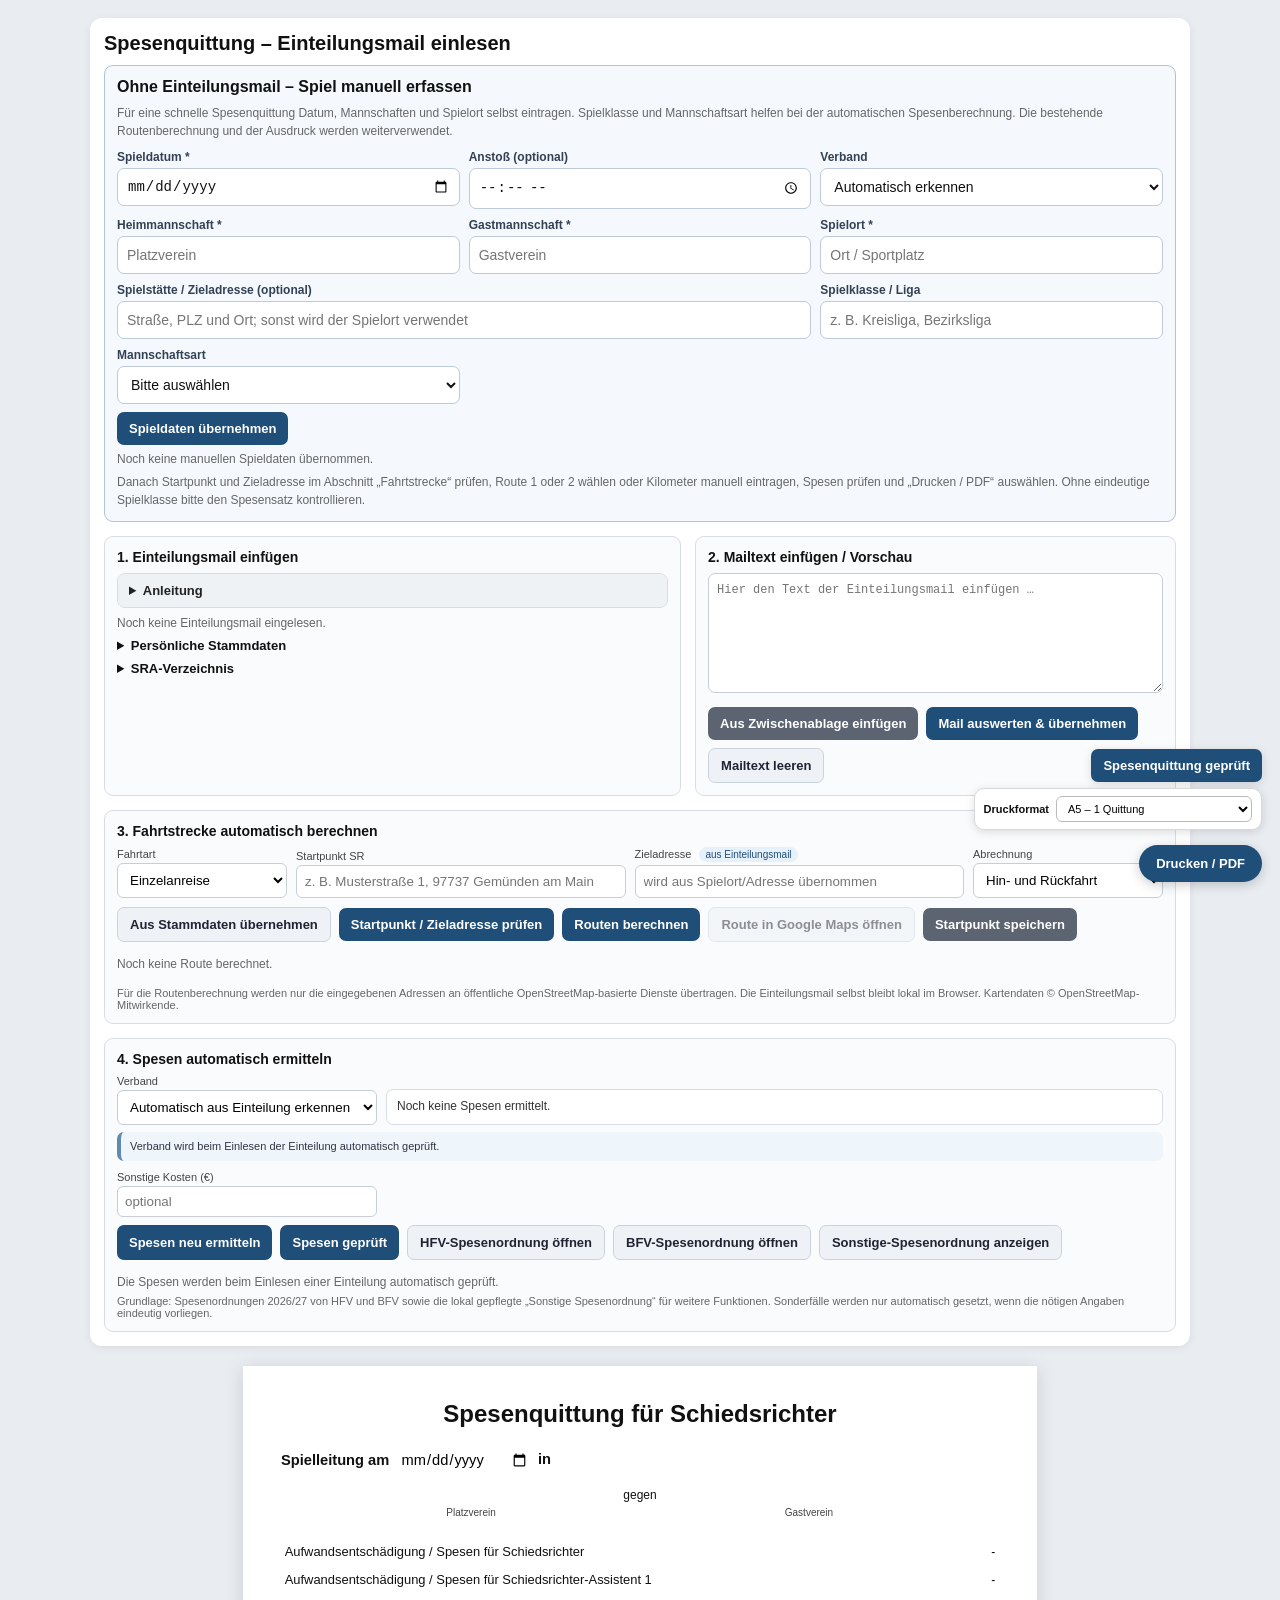
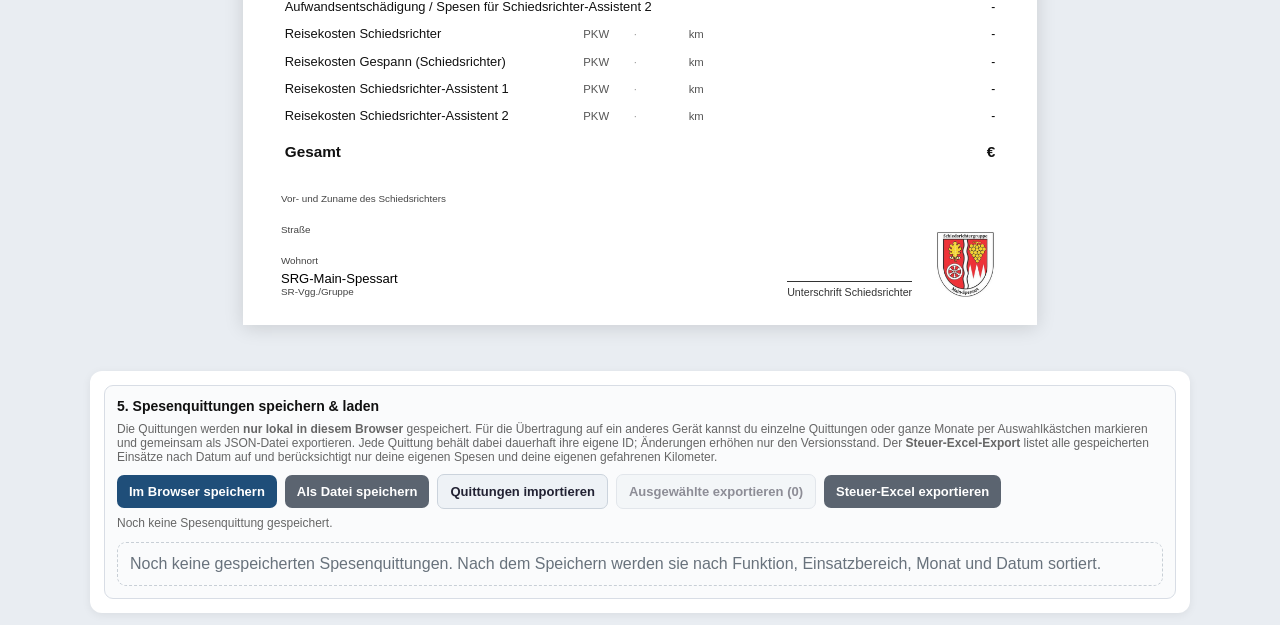
==== commit 7df82198: "feat: schnelle manuelle Spieleingabe ohne Einteilungsmail" ====
--- a/index.html
+++ b/index.html
@@ -8,9 +8,9 @@
 <meta name="apple-mobile-web-app-capable" content="yes">
 <meta name="apple-mobile-web-app-status-bar-style" content="default">
 <meta name="apple-mobile-web-app-title" content="Spesenabrechnung SRG MSP">
-<link rel="manifest" href="./manifest.webmanifest?v=83">
-<link rel="icon" href="./logo-spesen.png?v=83" type="image/png">
-<link rel="apple-touch-icon" href="./logo-spesen.png?v=83">
+<link rel="manifest" href="./manifest.webmanifest?v=86">
+<link rel="icon" href="./logo-spesen.png?v=86" type="image/png">
+<link rel="apple-touch-icon" href="./logo-spesen.png?v=86">
 <title>Spesenabrechnung SRG MSP</title>
 <style>
   :root{--ink:#111;--muted:#666;--line:#222;--soft:#f3f4f6;--accent:#1f4e79;--ok:#176b3a;--warn:#9a6700}
@@ -346,29 +346,52 @@
     body.print-a5 #a4PrintContainer{display:none!important}
 
     body.print-a4 .sheet-wrap{display:none!important}
+    html:has(body.print-a4),
+    body.print-a4{
+      width:210mm!important;
+      height:297mm!important;
+      min-height:297mm!important;
+      max-height:297mm!important;
+      margin:0!important;
+      padding:0!important;
+      overflow:hidden!important
+    }
     body.print-a4 #a4PrintContainer{
       display:block!important;
-      width:210mm;
-      height:297mm;
-      margin:0;
-      padding:0;
-      overflow:hidden
+      position:fixed!important;
+      top:0!important;
+      left:0!important;
+      width:210mm!important;
+      height:296mm!important;
+      min-height:296mm!important;
+      max-height:296mm!important;
+      margin:0!important;
+      padding:0!important;
+      overflow:hidden!important;
+      break-inside:avoid!important;
+      page-break-inside:avoid!important;
+      page-break-after:avoid!important
     }
     body.print-a4 #a4PrintContainer .sheet{
       display:flex!important;
       flex-direction:column!important;
-      position:relative!important;
+      position:absolute!important;
+      left:0!important;
       width:210mm!important;
       height:148mm!important;
+      min-height:148mm!important;
+      max-height:148mm!important;
       margin:0!important;
       padding:9mm 10mm 8mm!important;
       box-shadow:none!important;
       overflow:hidden!important;
       box-sizing:border-box!important;
-      break-inside:avoid;
-      page-break-inside:avoid
-    }
-    body.print-a4 #a4PrintContainer .sheet:first-child{margin-bottom:1mm!important}
+      transform:none!important;
+      break-inside:auto!important;
+      page-break-inside:auto!important
+    }
+    body.print-a4 #a4PrintContainer .sheet:nth-child(1){top:0!important}
+    body.print-a4 #a4PrintContainer .sheet:nth-child(2){top:148mm!important}
   }
 
   /* v68: Lokales Spesenquittungs-Archiv */
@@ -543,6 +566,17 @@
     .sheet{transform:none!important}
   }
 
+  /* Schnelleingabe ohne Einteilungsmail – 2026-11-06 */
+  .manual-entry-panel{grid-column:1/-1;border-color:#aec4da;background:#f5f9fe}
+  .manual-entry-panel h2{font-size:16px}
+  .manual-entry-grid{display:grid;grid-template-columns:repeat(3,minmax(0,1fr));gap:9px;margin-top:10px}
+  .manual-entry-grid label{display:block;color:#334155;font-size:12px;font-weight:600}
+  .manual-entry-grid input,.manual-entry-grid select{display:block;width:100%;margin-top:4px;padding:9px;min-height:38px;border:1px solid #bdcad9;border-radius:7px;background:#fff;color:#111;font-size:14px}
+  .manual-entry-grid .wide{grid-column:span 2}
+  .manual-entry-panel .hint{line-height:1.5}
+  @media(max-width:800px){.manual-entry-grid{grid-template-columns:1fr 1fr}.manual-entry-grid .wide{grid-column:span 2}}
+  @media(max-width:480px){.manual-entry-grid{grid-template-columns:1fr}.manual-entry-grid .wide{grid-column:auto}}
+
 </style>
 <script src="https://cdn.sheetjs.com/xlsx-0.20.3/package/dist/xlsx.full.min.js"></script>
 </head>
@@ -550,9 +584,52 @@
 <section class="toolbar">
   <h1>Spesenquittung – Einteilungsmail einlesen</h1>
   <div class="toolbar-grid">
+    <div class="panel manual-entry-panel" id="manualEntryPanel">
+      <h2>Ohne Einteilungsmail – Spiel manuell erfassen</h2>
+      <div class="hint">Für eine schnelle Spesenquittung Datum, Mannschaften und Spielort selbst eintragen. Spielklasse und Mannschaftsart helfen bei der automatischen Spesenberechnung. Die bestehende Routenberechnung und der Ausdruck werden weiterverwendet.</div>
+      <div class="manual-entry-grid">
+        <label>Spieldatum *<input id="manualDate" type="date"></label>
+        <label>Anstoß (optional)<input id="manualKickoff" type="time"></label>
+        <label>Verband
+          <select id="manualAssociation">
+            <option value="auto" selected>Automatisch erkennen</option>
+            <option value="BFV">BFV – Bayern</option>
+            <option value="HFV">HFV – Hessen</option>
+            <option value="SONSTIGE">Sonstige Funktion</option>
+          </select>
+        </label>
+        <label>Heimmannschaft *<input id="manualHome" type="text" placeholder="Platzverein"></label>
+        <label>Gastmannschaft *<input id="manualAway" type="text" placeholder="Gastverein"></label>
+        <label>Spielort *<input id="manualPlace" type="text" placeholder="Ort / Sportplatz"></label>
+        <label class="wide">Spielstätte / Zieladresse (optional)<input id="manualDestination" type="text" placeholder="Straße, PLZ und Ort; sonst wird der Spielort verwendet"></label>
+        <label>Spielklasse / Liga<input id="manualCompetition" type="text" placeholder="z. B. Kreisliga, Bezirksliga"></label>
+        <label>Mannschaftsart
+          <select id="manualTeamType">
+            <option value="">Bitte auswählen</option>
+            <option value="Herren">Herren</option>
+            <option value="Frauen">Frauen</option>
+            <option value="Ü-Mannschaften">Ü-Mannschaften</option>
+            <option value="U19 Junioren">U19 Junioren</option>
+            <option value="U17 Junioren">U17 Junioren</option>
+            <option value="U15 Junioren">U15 Junioren</option>
+            <option value="U13 Junioren">U13 Junioren</option>
+            <option value="U11 Junioren">U11 Junioren</option>
+            <option value="U17 Juniorinnen">U17 Juniorinnen</option>
+            <option value="U15 Juniorinnen">U15 Juniorinnen</option>
+            <option value="U13 Juniorinnen">U13 Juniorinnen</option>
+            <option value="U11 Juniorinnen">U11 Juniorinnen</option>
+          </select>
+        </label>
+      </div>
+      <div class="actions">
+        <button id="applyManualBtn" type="button">Spieldaten übernehmen</button>
+      </div>
+      <div id="manualEntryStatus" class="status" role="status">Noch keine manuellen Spieldaten übernommen.</div>
+      <div class="hint">Danach Startpunkt und Zieladresse im Abschnitt „Fahrtstrecke“ prüfen, Route 1 oder 2 wählen oder Kilometer manuell eintragen, Spesen prüfen und „Drucken / PDF“ auswählen. Ohne eindeutige Spielklasse bitte den Spesensatz kontrollieren.</div>
+    </div>
     <div class="panel">
       <h2>1. Einteilungsmail einfügen</h2>
-      <details class="guide-details">
+      <details class="guide-details" id="mailGuideDetails">
         <summary>Anleitung</summary>
         <div class="hint guide-box" id="guideBox">
           <span id="guideStep1" class="guide-step">1. Einteilungsmail öffnen</span>
@@ -978,6 +1055,7 @@
     stage.style.height='';
   }
 
+  let manualActive=false;
   const guideState={
     parsed:false,
     addressesChecked:false,
@@ -993,13 +1071,13 @@
 
   function guideHasMailText(){
     const el=$('mailText');
-    return !!el && !!String(el.value||'').trim();
+    return manualActive || (!!el && !!String(el.value||'').trim());
   }
 
   function updateNextActionButtons(next){
     document.querySelectorAll('button.next-action,select.next-action').forEach(el=>el.classList.remove('next-action'));
 
-    if(next===4 && $('parseBtn')) $('parseBtn').classList.add('next-action');
+    if(next===4 && $('parseBtn') && !manualActive) $('parseBtn').classList.add('next-action');
     if(next===5 && $('checkRouteAddressesBtn')) $('checkRouteAddressesBtn').classList.add('next-action');
     if(next===6 && $('calcRoutesBtn')) $('calcRoutesBtn').classList.add('next-action');
 
@@ -1097,7 +1175,9 @@
       pageStyle.textContent='@page{size:A5 landscape;margin:0}';
     }
 
-    requestAnimationFrame(()=>window.print());
+    requestAnimationFrame(()=>requestAnimationFrame(()=>{
+      setTimeout(()=>window.print(),80);
+    }));
   }
 
   if($('printBtn')) $('printBtn').addEventListener('click',preparePrint);
@@ -2856,7 +2936,7 @@
     const actualKm=roundUpKm(simpleKm*multiplier);
 
     setMileageActual(
-      {srKm:actualKm,teamKm:0,team1Km:0,team2Km:0,sra1Km:null,sra2Km:null},
+      {srKm:actualKm,teamKm:0,team1Km:0,team2Km:0,sra1Km:null,sra2Km:null,manualSimpleKm:simpleKm},
       'manual-route'
     );
 
@@ -2908,8 +2988,10 @@
 
     const manualSelected=mileageActualState&&mileageActualState.source==='manual-route';
     const multiplier=num($('tripMode').value)||2;
-    const rememberedSimple=manualSelected&&mileageActualState.srKm!=null
-      ? (Number(mileageActualState.srKm)/multiplier)
+    const rememberedSimple=manualSelected
+      ? (mileageActualState.manualSimpleKm!=null
+          ? Number(mileageActualState.manualSimpleKm)
+          : (mileageActualState.srKm!=null?Number(mileageActualState.srKm)/multiplier:''))
       : '';
 
     const manual=document.createElement('div');
@@ -3341,8 +3423,101 @@
     $('routeStatus').textContent='Startpunkt wurde lokal in diesem Browser gespeichert.';
     $('routeStatus').className='status ok';
   }
+
+  function applyManualEntry(){
+    const date=norm($('manualDate').value);
+    const home=norm($('manualHome').value);
+    const away=norm($('manualAway').value);
+    const place=norm($('manualPlace').value);
+    const destination=norm($('manualDestination').value)||place;
+    const competition=norm($('manualCompetition').value);
+    const teamType=norm($('manualTeamType').value);
+    const kickoff=norm($('manualKickoff').value);
+    const status=$('manualEntryStatus');
+    if(!date||!home||!away||!place){
+      status.textContent='Bitte Spieldatum, Heim- und Gastmannschaft sowie Spielort ausfüllen.';
+      status.className='status warn';
+      return;
+    }
+    const association=$('manualAssociation').value;
+    const rawText=[
+      'Manuelle Spieleingabe',
+      'Datum: '+date,
+      'Spielort: '+place,
+      'Heimmannschaft: '+home,
+      'Gastmannschaft: '+away,
+      'Spielklasse: '+competition,
+      'Mannschaftsart: '+teamType
+    ].join('\n');
+    const p={
+      _entryMode:'manual',
+      date,dateTime:date,time:kickoff,
+      place,placeAddress:destination,destinationAddress:destination,
+      home,away,
+      name:norm($('defName').value),
+      refereeName:norm($('defName').value),
+      group:norm($('defGroup').value)||'SRG-Main-Spessart',
+      league:competition,competition,teamType,
+      sra1:'',sra2:'',sra1Contact:null,sra2Contact:null,
+      otherAssignments:[],assignmentFunction:'',srFee:'',
+      rawText,specialMatch:detectSpecialMatch(rawText)
+    };
+    manualActive=true;
+    if($('mailGuideDetails')) $('mailGuideDetails').hidden=true;
+    lastParsedAssignment=p;
+    activeReceiptId=null;
+    clearMileageActualState();
+    currentRoutes=[];
+    selectedRouteIndex=-1;
+    ['srKm','srTravel','teamKm','teamTravel','team2Km','team2Travel',
+     'sra1Km','sra1Travel','sra2Km','sra2Travel',
+     'srFee','sra1Fee','sra2Fee','other','otherCostControl'].forEach(id=>{
+      if($(id)) $(id).value='';
+    });
+    if($('otherFunctionSelect')) $('otherFunctionSelect').value='';
+    if($('otherScopeSelect')) $('otherScopeSelect').value='';
+    $('travelMode').value='single';
+    setTravelMode();
+    Object.keys(guideState).forEach(k=>guideState[k]=false);
+    guideState.parsed=true;
+
+    // Spiel- und Quittungsdaten übernehmen; persönliche Stammdaten bleiben erhalten.
+    $('date').value=date;
+    $('place').value=place;
+    $('home').value=home;
+    $('away').value=away;
+    if(p.name) $('name').value=p.name;
+    $('group').value=p.group;
+    $('routeDestination').value=destination;
+    $('associationSelect').value=association;
+    $('teamSra1Name').textContent='';
+    $('teamSra2Name').textContent='';
+    $('mailMeta').textContent=['Manuelle Eingabe',
+      competition&&('Spielklasse: '+competition),
+      teamType&&('Mannschaftsart: '+teamType),
+      kickoff&&('Anstoß: '+kickoff)
+    ].filter(Boolean).join(' · ');
+    const startFromDefaults=autoUseSrStartFromDefaults(p);
+    updateAssociationAutoInfo(p);
+    updateSpecialFeeQuestion(p,true);
+    updateKmLimitHint(p);
+    applyAutomaticFees(p);
+    calc();
+    updateGuide();
+    status.textContent='Spieldaten in die Quittung übernommen. '+
+      (startFromDefaults?'Startadresse aus Stammdaten übernommen. ':'')+
+      'Bitte Route und Spesen prüfen; anschließend wie gewohnt drucken oder als PDF speichern.';
+    status.className='status ok';
+    $('status').textContent='Manuelle Spieleingabe aktiv – keine Einteilungsmail erforderlich.';
+    $('status').className='status ok';
+    if(association==='auto') resolveAssociationByDestination(p);
+    $('routeStart').scrollIntoView({behavior:'smooth',block:'center'});
+  }
+
   function applyParsed(){
     const text=$('mailText').value; if(!norm(text)){ $('status').textContent='Bitte zuerst eine Einteilungsmail laden oder Text einfügen.'; $('status').className='status warn'; return }
+    manualActive=false;
+    if($('mailGuideDetails')) $('mailGuideDetails').hidden=false;
     const p=parseAssignment(text);
     const otherRoleIdentity=assignOtherRoleToCurrentUser(p);
     lastParsedAssignment=p; activeReceiptId=null; clearMileageActualState(); let count=0;
@@ -4015,6 +4190,8 @@
 
     const st=record.state||{};
     lastParsedAssignment=st.lastParsedAssignment||null;
+    manualActive=!!(lastParsedAssignment && lastParsedAssignment._entryMode==='manual');
+    if($('mailGuideDetails')) $('mailGuideDetails').hidden=manualActive;
     mileageActualState=Object.assign({srKm:null,teamKm:null,team1Km:null,team2Km:null,sra1Km:null,sra2Km:null,source:''},st.mileageActualState||{});
     mileageCapNotices=Array.isArray(st.mileageCapNotices)?st.mileageCapNotices:[];
     currentRoutes=Array.isArray(st.currentRoutes)?st.currentRoutes:[];
@@ -4354,6 +4531,7 @@
     updateGuide();
   });
   $('parseBtn').addEventListener('click',applyParsed);
+  $('applyManualBtn').addEventListener('click',applyManualEntry);
   $('clearMailBtn').addEventListener('click',()=>{
     $('mailText').value='';
     $('status').textContent='Mailtext geleert.';
@@ -4568,7 +4746,7 @@
   // Web-App-Unterstützung (GitHub Pages / PWA)
   if ('serviceWorker' in navigator) {
     window.addEventListener('load', () => {
-      navigator.serviceWorker.register('./service-worker.js?v=83', {scope:'./'}).catch(() => {});
+      navigator.serviceWorker.register('./service-worker.js?v=86', {scope:'./'}).catch(() => {});
     });
   }
 </script>
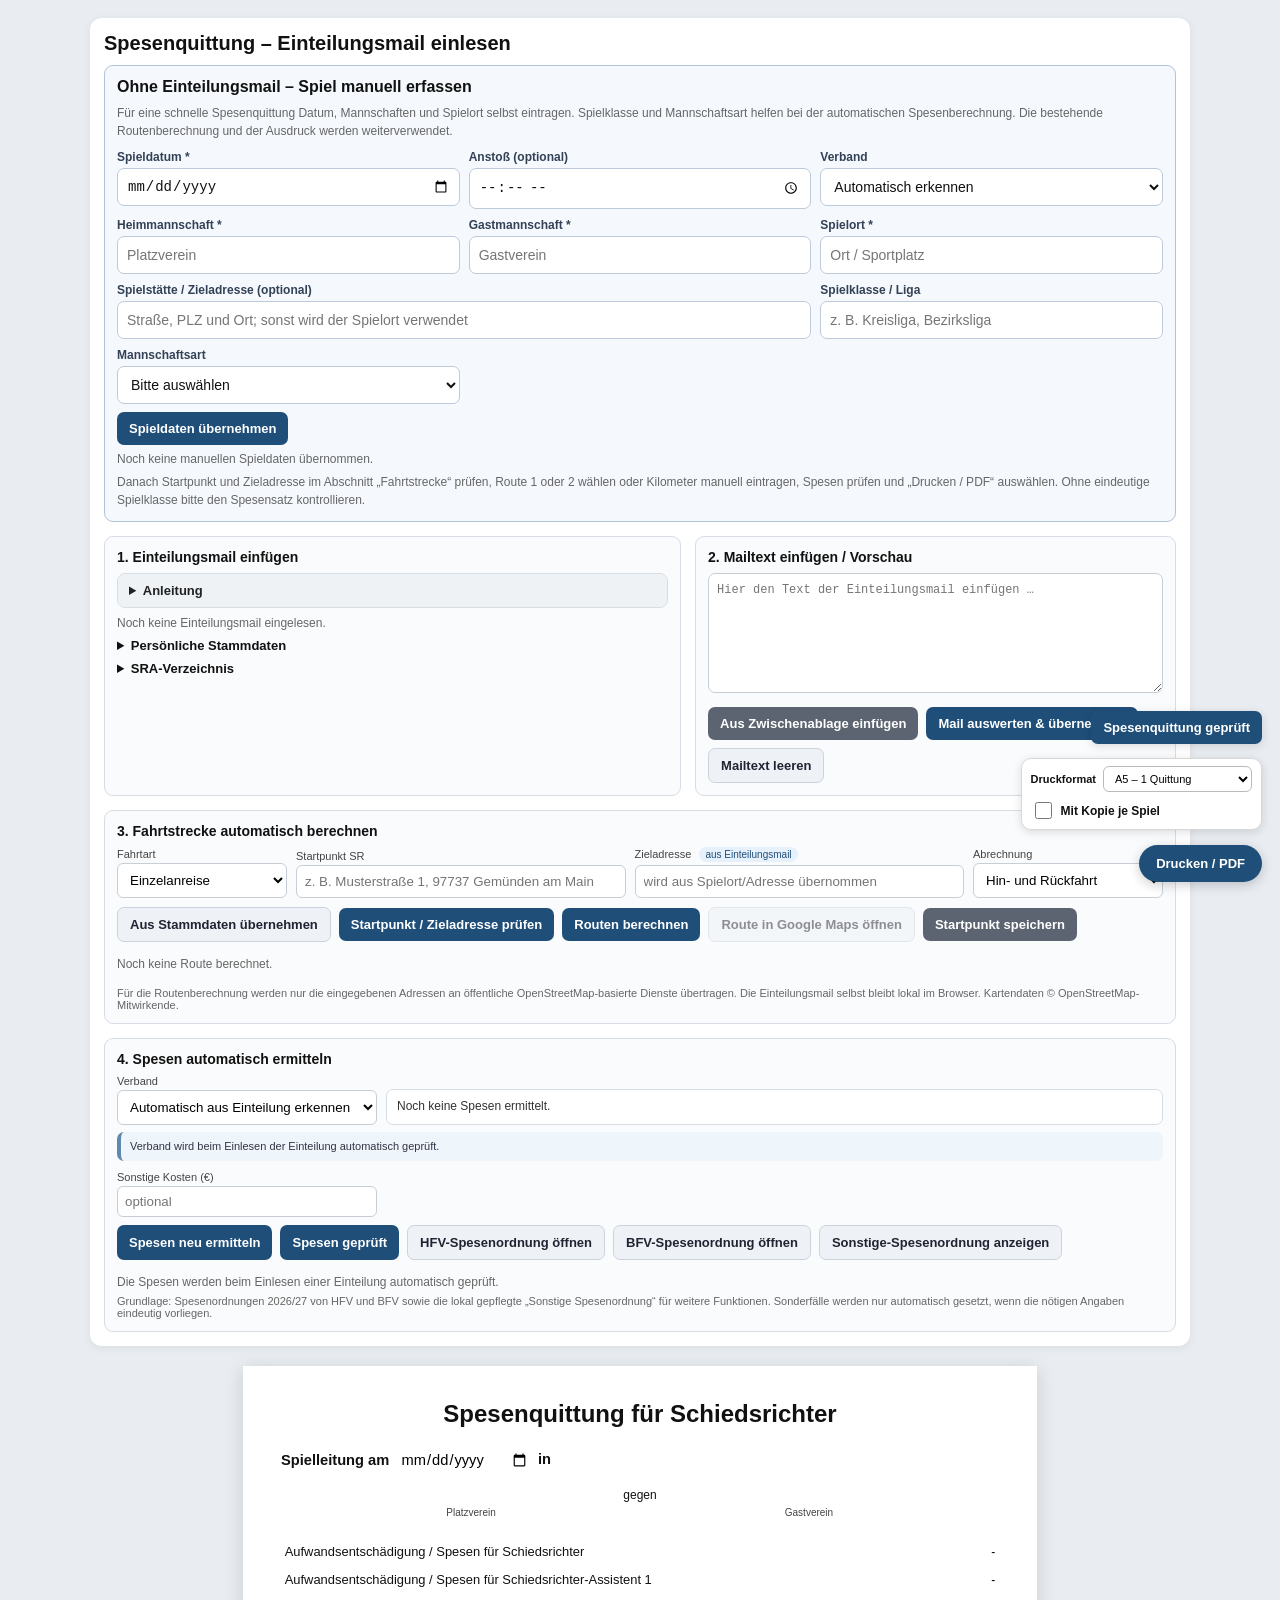
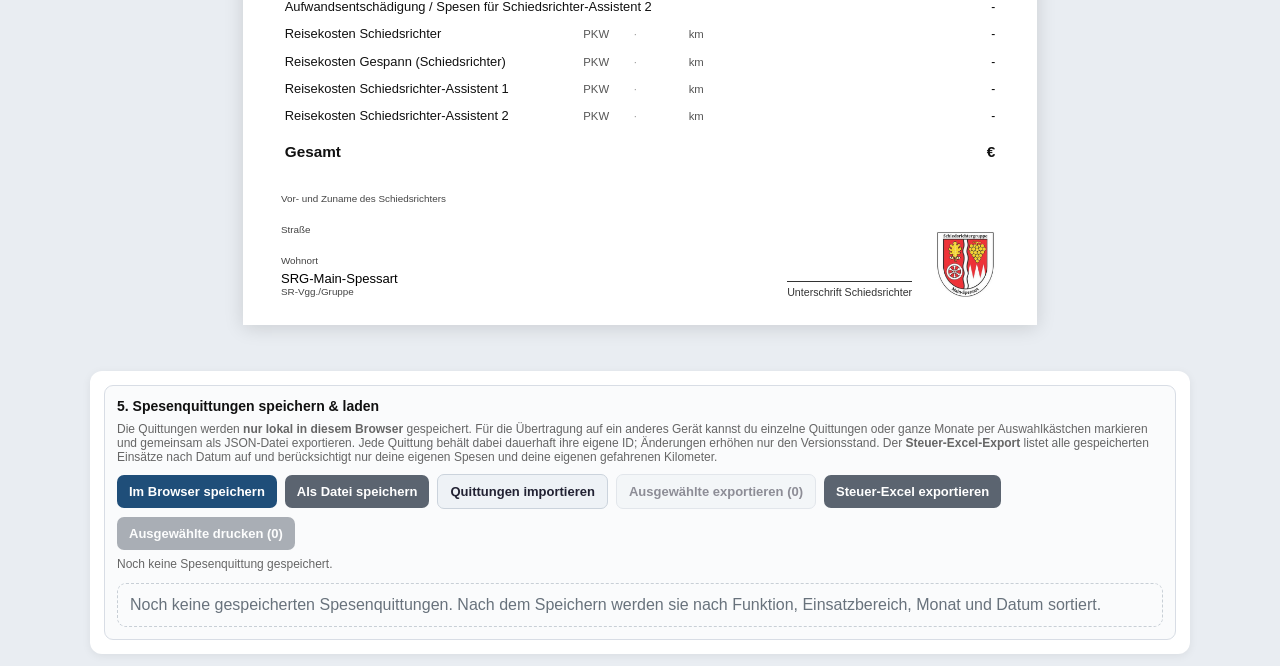
==== commit 1c767df6: "feat: activate multi-game A4/A5/A6 print UI and keep existing receipts" ====
--- a/index.html
+++ b/index.html
@@ -579,6 +579,7 @@
 
 </style>
 <script src="https://cdn.sheetjs.com/xlsx-0.20.3/package/dist/xlsx.full.min.js"></script>
+<link rel="stylesheet" href="./batch-print.css?v=20261107">
 </head>
 <body>
 <section class="toolbar">
@@ -4746,10 +4747,11 @@
   // Web-App-Unterstützung (GitHub Pages / PWA)
   if ('serviceWorker' in navigator) {
     window.addEventListener('load', () => {
-      navigator.serviceWorker.register('./service-worker.js?v=86', {scope:'./'}).catch(() => {});
+      navigator.serviceWorker.register('./service-worker.js?v=87', {scope:'./'}).catch(() => {});
     });
   }
 </script>
 
+<script src="./batch-print.js?v=20261107"></script>
 </body>
 </html>
--- a/batch-print.css
+++ b/batch-print.css
@@ -0,0 +1,122 @@
+/* Mehrfachdruck 2026-11-07: bestehende A5-Vorlage wird nur zum Drucken skaliert. */
+.printformat .batch-copy-option{
+  display:flex;align-items:center;justify-content:flex-start;
+  gap:6px;margin-top:7px;font-size:12px;font-weight:600;white-space:nowrap
+}
+.printformat .batch-copy-option input{width:17px;height:17px;accent-color:#1f4e79}
+.printformat{max-width:calc(100vw - 30px)}
+.receipt-check-control{bottom:156px}
+#batchPrintPages{display:none}
+#archivePanel #printSelectedArchiveBtn{font-weight:800}
+@media(max-width:800px){
+  .printformat{right:10px;bottom:68px;padding:7px}
+  .printformat select{max-width:210px;font-size:11px}
+  .printbtn{right:10px;bottom:12px}
+  .receipt-check-control{right:10px;bottom:154px}
+}
+@media print{
+  html:has(body.batch-print),
+  body.batch-print{
+    display:block!important;
+    position:static!important;
+    width:auto!important;height:auto!important;
+    min-height:0!important;max-height:none!important;
+    margin:0!important;padding:0!important;
+    overflow:visible!important;
+    background:#fff!important
+  }
+  body.batch-print .toolbar,
+  body.batch-print .archive-toolbar,
+  body.batch-print .sheet-wrap,
+  body.batch-print #a4PrintContainer,
+  body.batch-print .printformat,
+  body.batch-print .printbtn,
+  body.batch-print .receipt-check-control{
+    display:none!important
+  }
+  body.batch-print #batchPrintPages{
+    display:block!important;
+    position:static!important;
+    margin:0!important;padding:0!important;
+    width:100%!important;
+    background:#fff!important
+  }
+  body.batch-print #batchPrintPages .batch-print-page{
+    display:grid!important;
+    position:relative!important;
+    box-sizing:border-box!important;
+    margin:0!important;padding:0!important;
+    overflow:hidden!important;
+    gap:0!important;
+    break-inside:avoid!important;
+    page-break-inside:avoid!important;
+    break-after:page!important;
+    page-break-after:always!important
+  }
+  body.batch-print #batchPrintPages .batch-print-page:last-child{
+    break-after:auto!important;page-break-after:auto!important
+  }
+  body.batch-print .batch-print-slot{
+    display:block!important;
+    position:relative!important;
+    min-width:0!important;min-height:0!important;
+    padding:0!important;margin:0!important;
+    overflow:hidden!important
+  }
+  body.batch-print .batch-print-slot>.sheet{
+    display:flex!important;
+    position:absolute!important;
+    box-sizing:border-box!important;
+    top:0!important;left:0!important;
+    width:210mm!important;height:148mm!important;
+    min-width:210mm!important;min-height:148mm!important;
+    max-width:210mm!important;max-height:148mm!important;
+    padding:9mm 10mm 8mm!important;
+    margin:0!important;
+    transform-origin:0 0!important;
+    box-shadow:none!important;
+    overflow:hidden!important;
+    break-inside:avoid!important;
+    page-break-inside:avoid!important
+  }
+  body.batch-print .batch-print-slot>.sheet .batch-copy-stamp{
+    position:absolute;right:10mm;top:2mm;
+    font-size:8pt;font-weight:800;letter-spacing:1.2px;
+    color:#555;opacity:.85
+  }
+  /* A4 quer: eine Quittung, in proportionaler Vollformatgröße. */
+  body.batch-print .batch-layout-a4-one{
+    width:297mm!important;height:209.8mm!important;
+    grid-template-columns:297mm;grid-template-rows:209.8mm
+  }
+  body.batch-print .batch-layout-a4-one .sheet{
+    transform:translateY(.5mm) scale(1.41)!important
+  }
+  /* A4 hoch: zwei A5-Quittungen, wie bisher. */
+  body.batch-print .batch-layout-a4-2{
+    width:210mm!important;height:296mm!important;
+    grid-template-columns:210mm;grid-template-rows:148mm 148mm
+  }
+  body.batch-print .batch-layout-a4-2 .sheet{transform:none!important}
+  /* A4 hoch: vier A6-Viertel. Querformatige Vorlage wird passend gedreht. */
+  body.batch-print .batch-layout-a4-4{
+    width:210mm!important;height:296mm!important;
+    grid-template-columns:105mm 105mm;grid-template-rows:148mm 148mm
+  }
+  body.batch-print .batch-layout-a4-4 .sheet{
+    transform:translateX(104.2mm) rotate(90deg) scale(.704)!important
+  }
+  /* Einzelne A5- bzw. A6-Ausgabe. */
+  body.batch-print .batch-layout-a5{
+    width:210mm!important;height:147.8mm!important;
+    grid-template-columns:210mm;grid-template-rows:147.8mm
+  }
+  body.batch-print .batch-layout-a5 .sheet{transform:none!important}
+  body.batch-print .batch-layout-a6{
+    width:148mm!important;height:104.8mm!important;
+    grid-template-columns:148mm;grid-template-rows:104.8mm
+  }
+  body.batch-print .batch-layout-a6 .sheet{
+    transform:translateY(.2mm) scale(.704)!important
+  }
+}
